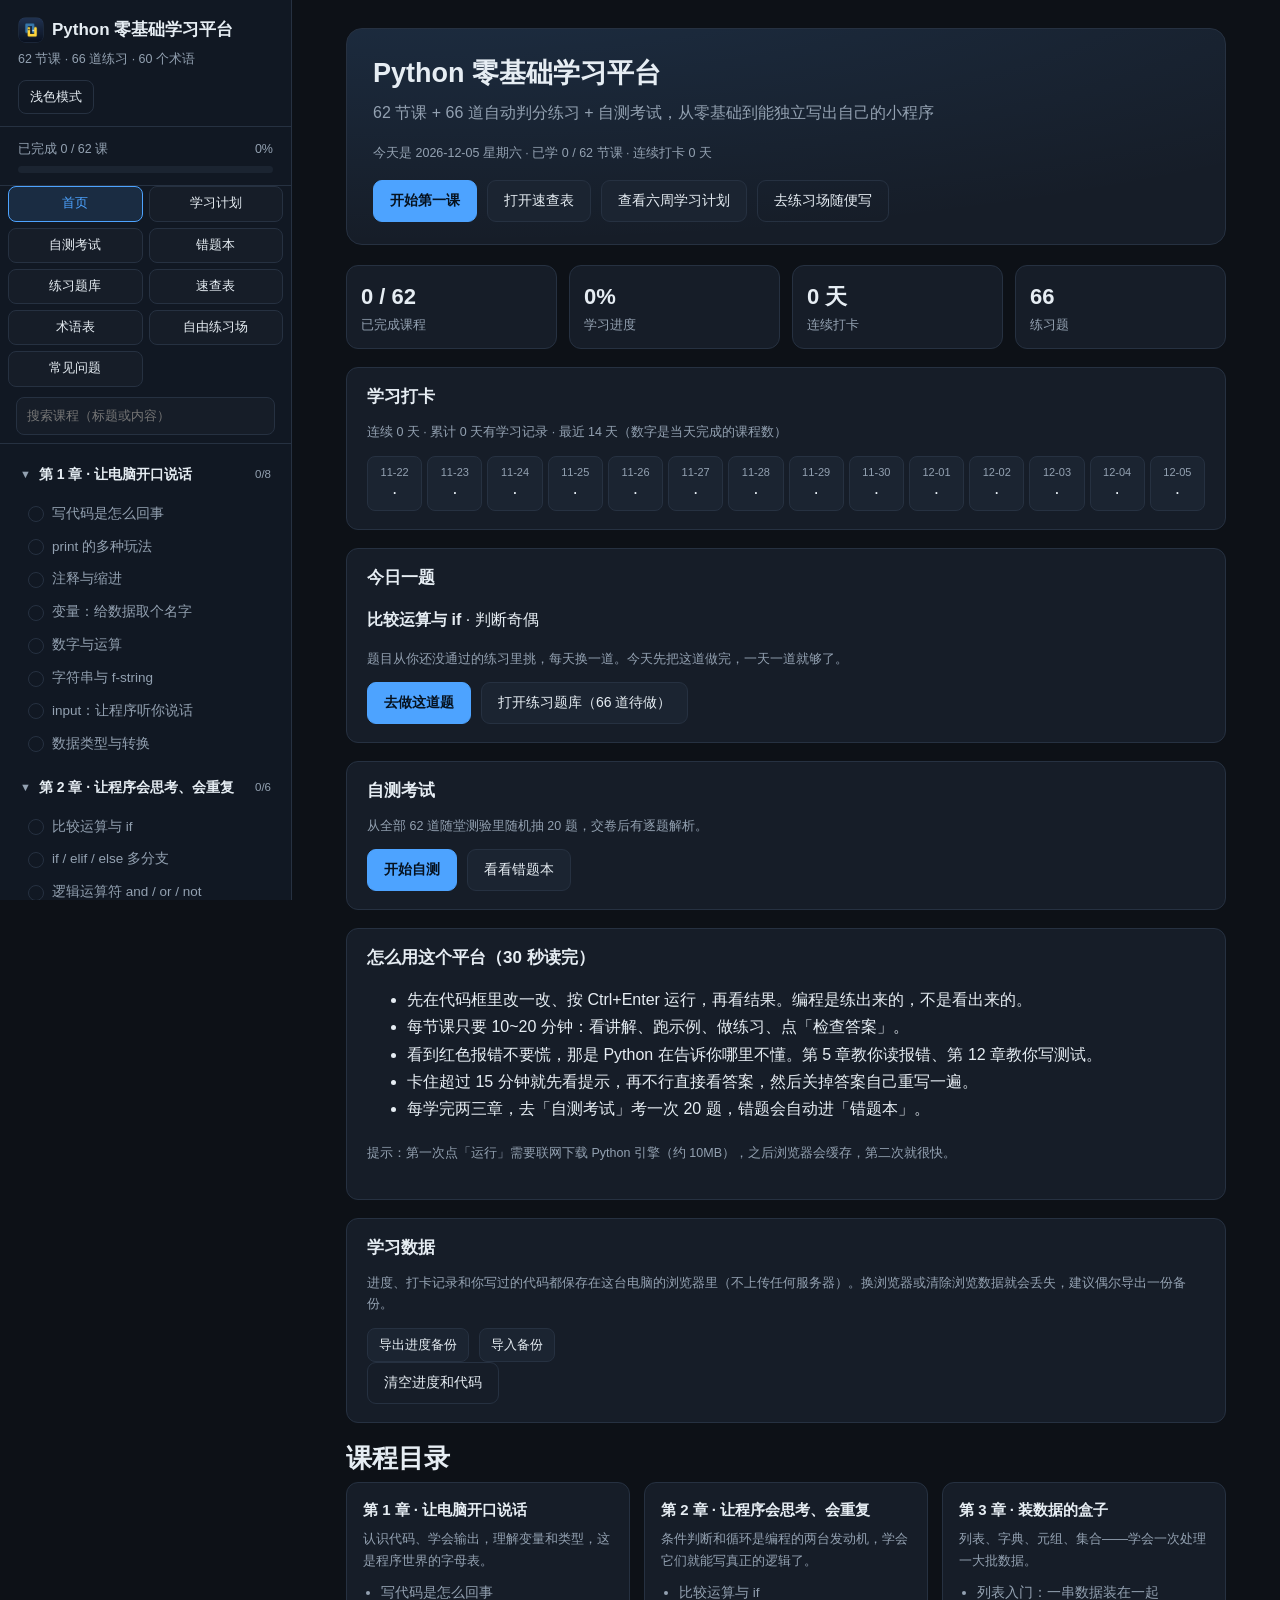
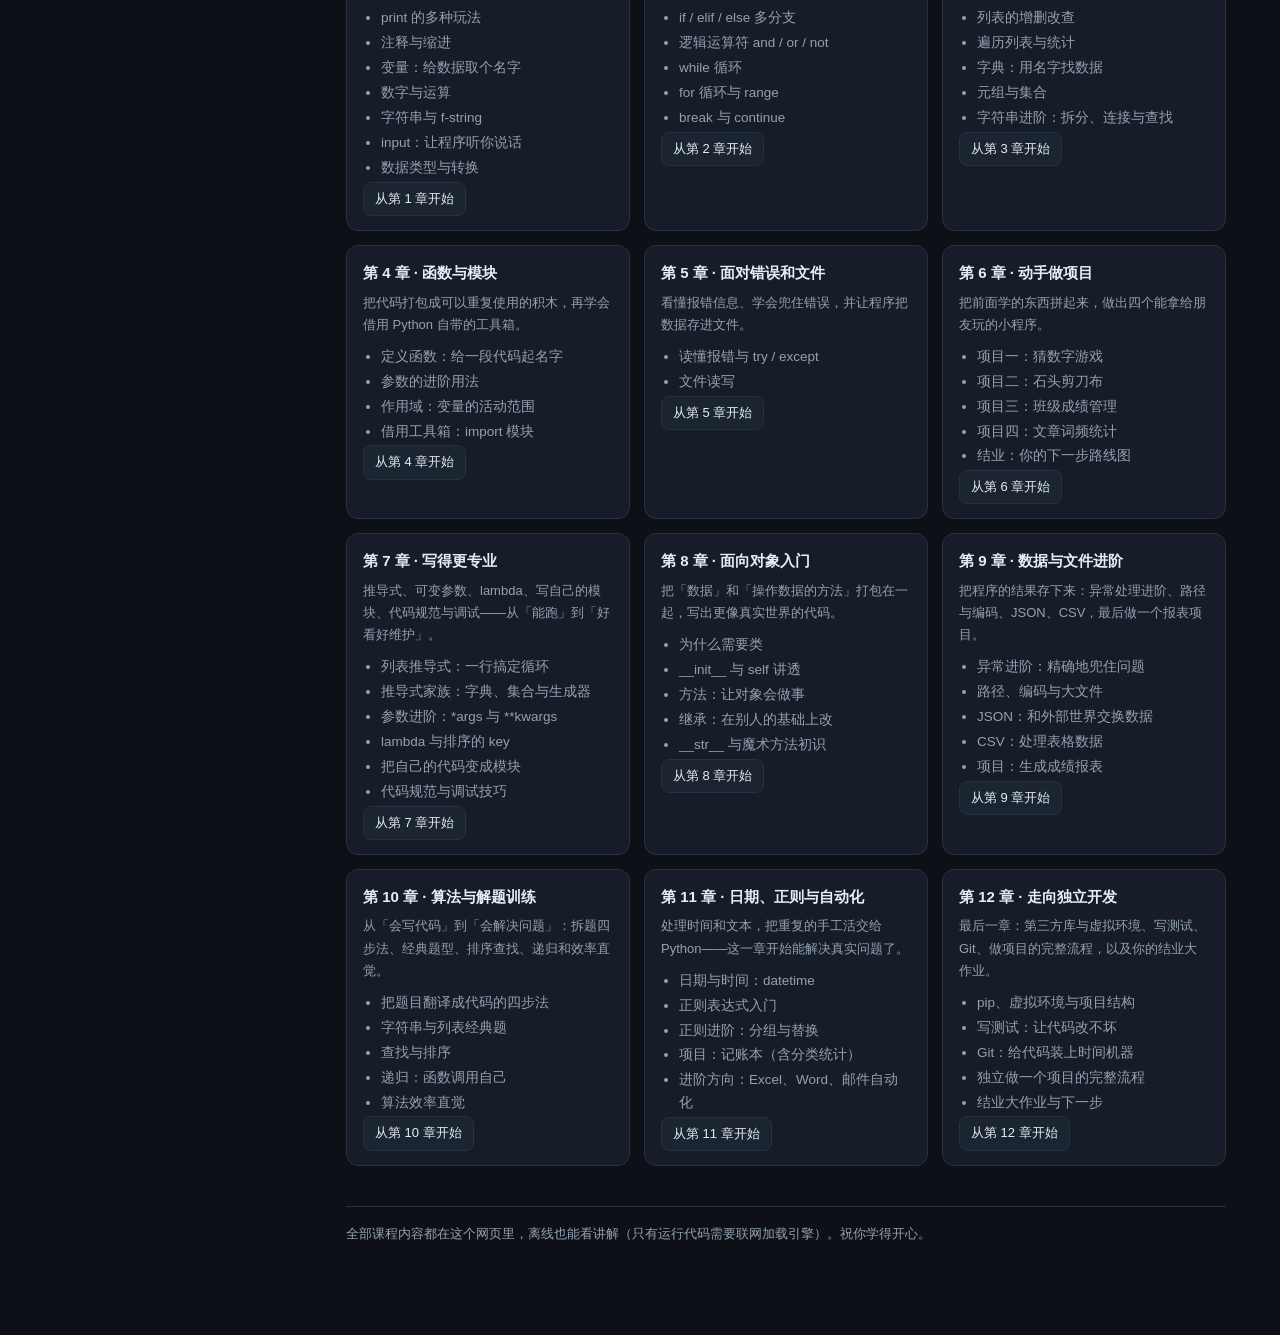
==== platform/python-learning-platform.html @ 4814b4cf "Initial Py启航 PyPath learning site" ====
<!DOCTYPE html>
<html lang="zh-CN" data-theme="dark">
<head>
<meta charset="utf-8">
<meta name="viewport" content="width=device-width, initial-scale=1">
<title>Python 零基础学习平台</title>
<meta name="description" content="从零开始学 Python：62 节课、66 道自动判分练习、自测考试与错题本，浏览器里就能边学边跑。">
<link rel="icon" type="image/png" href="[data-uri]">
<link rel="apple-touch-icon" href="[data-uri]">
<style>
:root {
    --bg: #0d1117;
    --bg-soft: #111823;
    --panel: #161d28;
    --panel-2: #1b2431;
    --text: #e6edf3;
    --muted: #93a1b1;
    --border: #263141;
    --accent: #4da3ff;
    --accent-soft: rgba(77, 163, 255, 0.14);
    --green: #3ddc97;
    --green-soft: rgba(61, 220, 151, 0.14);
    --red: #ff6b6b;
    --yellow: #f0c674;
    --code-bg: #0a0f16;
    --shadow: 0 8px 24px rgba(0, 0, 0, 0.35);
    --radius: 12px;
}

html[data-theme="light"] {
    --bg: #f4f6fa;
    --bg-soft: #ffffff;
    --panel: #ffffff;
    --panel-2: #f0f3f8;
    --text: #1b2330;
    --muted: #5b6878;
    --border: #dde3ec;
    --accent: #1f6feb;
    --accent-soft: rgba(31, 111, 235, 0.1);
    --green: #1a7f4b;
    --green-soft: rgba(26, 127, 75, 0.1);
    --red: #c92a2a;
    --yellow: #9a6700;
    --code-bg: #f6f8fa;
    --shadow: 0 6px 18px rgba(20, 30, 50, 0.08);
}

* {
    box-sizing: border-box;
}

html,
body {
    margin: 0;
    padding: 0;
}

body {
    background: var(--bg);
    color: var(--text);
    font-family: -apple-system, BlinkMacSystemFont, "Segoe UI", "Microsoft YaHei", "PingFang SC", sans-serif;
    font-size: 16px;
    line-height: 1.7;
    -webkit-font-smoothing: antialiased;
}

a {
    color: var(--accent);
    text-decoration: none;
}

a:hover {
    text-decoration: underline;
}

code {
    font-family: "Cascadia Code", Consolas, "Courier New", monospace;
    font-size: 0.92em;
    background: var(--panel-2);
    border: 1px solid var(--border);
    border-radius: 6px;
    padding: 1px 5px;
    white-space: nowrap;
}

pre.snippet {
    background: var(--code-bg);
    border: 1px solid var(--border);
    border-radius: var(--radius);
    padding: 14px 16px;
    overflow-x: auto;
    line-height: 1.65;
}

pre.snippet code {
    background: none;
    border: none;
    padding: 0;
    white-space: pre;
    font-size: 14px;
}

.app {
    display: flex;
    min-height: 100vh;
}

/* ---------- 侧边栏 ---------- */
.sidebar {
    width: 292px;
    flex: 0 0 292px;
    background: var(--bg-soft);
    border-right: 1px solid var(--border);
    height: 100vh;
    position: sticky;
    top: 0;
    display: flex;
    flex-direction: column;
}

.brand {
    padding: 16px 18px 12px;
    border-bottom: 1px solid var(--border);
}

.brand-title {
    font-size: 17px;
    font-weight: 700;
    display: flex;
    align-items: center;
    gap: 8px;
}

.brand-title .logo {
    width: 26px;
    height: 26px;
    border-radius: 8px;
    background: linear-gradient(135deg, var(--accent), var(--green));
    display: inline-flex;
    align-items: center;
    justify-content: center;
    font-size: 15px;
    color: #06121f;
    font-weight: 800;
}

.brand-title .logo-img {
    width: 26px;
    height: 26px;
    border-radius: 8px;
    display: block;
    flex: 0 0 26px;
}

.brand-sub {
    color: var(--muted);
    font-size: 12.5px;
    margin-top: 4px;
}

.side-progress {
    padding: 12px 18px;
    border-bottom: 1px solid var(--border);
}

.progress-line {
    display: flex;
    justify-content: space-between;
    font-size: 12.5px;
    color: var(--muted);
    margin-bottom: 6px;
}

.bar {
    height: 7px;
    border-radius: 99px;
    background: var(--panel-2);
    overflow: hidden;
}

.bar > i {
    display: block;
    height: 100%;
    background: linear-gradient(90deg, var(--accent), var(--green));
    width: 0;
    transition: width 0.3s ease;
}

.side-nav {
    padding: 10px 10px 24px;
    overflow-y: auto;
    flex: 1;
}

.side-tabs {
    display: grid;
    grid-template-columns: 1fr 1fr;
    gap: 6px;
    padding: 0 8px 10px;
}

.side-tab {
    text-align: center;
    font-size: 12.5px;
    padding: 6px 8px;
    border-radius: 8px;
    border: 1px solid var(--border);
    background: var(--panel);
    color: var(--text);
    cursor: pointer;
    white-space: nowrap;
}

.side-tab.active {
    background: var(--accent-soft);
    border-color: var(--accent);
    color: var(--accent);
}

.side-search-wrap {
    padding: 0 16px 8px;
    border-bottom: 1px solid var(--border);
}

.side-search {
    width: 100%;
    padding: 7px 10px;
    border-radius: 8px;
    border: 1px solid var(--border);
    background: var(--panel);
    color: var(--text);
    font: inherit;
    font-size: 13px;
}

.side-search:focus {
    outline: 2px solid var(--accent-soft);
    border-color: var(--accent);
}

.side-result-info {
    font-size: 12.5px;
    color: var(--muted);
    padding: 8px 10px;
}

/* ---------- 打卡日历 ---------- */
.calendar {
    display: grid;
    grid-template-columns: repeat(14, 1fr);
    gap: 5px;
    margin-top: 6px;
}

.cal-cell {
    display: flex;
    flex-direction: column;
    align-items: center;
    gap: 2px;
    padding: 6px 2px;
    border-radius: 8px;
    background: var(--panel-2);
    border: 1px solid var(--border);
    font-size: 11px;
    color: var(--muted);
}

.cal-cell b {
    font-size: 12px;
    color: var(--text);
}

.cal-cell.on {
    background: var(--accent-soft);
    border-color: var(--accent);
    color: var(--accent);
}

.cal-cell.hot {
    background: var(--green-soft);
    border-color: var(--green);
    color: var(--green);
}

.task-row {
    display: flex;
    align-items: center;
    gap: 10px;
    justify-content: space-between;
    padding: 8px 12px;
    border: 1px solid var(--border);
    border-radius: 9px;
    background: var(--panel);
    margin-bottom: 6px;
    font-size: 14px;
}

.quiz-option.selected {
    border-color: var(--accent);
    background: var(--accent-soft);
    color: var(--accent);
}

.card.current-week {
    border-color: var(--accent);
    box-shadow: 0 0 0 1px var(--accent-soft);
}

@media (max-width: 700px) {
    .calendar {
        grid-template-columns: repeat(7, 1fr);
    }
}

@media print {
    .sidebar,
    .topbar,
    .drawer-mask,
    .editor-head,
    .stdin-row,
    .console,
    .hero-actions,
    .lesson-nav,
    .toast,
    .result,
    .answer-box,
    .side-search-wrap {
        display: none !important;
    }

    .content {
        max-width: none;
        padding: 0;
    }

    .editor-block,
    .card {
        border-color: #ccc;
        box-shadow: none;
    }

    .code-area textarea {
        position: static;
        height: auto;
        color: #000;
        -webkit-text-fill-color: #000;
    }

    .editor-wrap {
        height: auto !important;
    }
}

.chapter {
    margin-bottom: 6px;
}

.chapter-head {
    display: flex;
    align-items: center;
    gap: 8px;
    padding: 9px 10px;
    border-radius: 8px;
    cursor: pointer;
    font-weight: 600;
    font-size: 14px;
    color: var(--text);
}

.chapter-head:hover {
    background: var(--panel);
}

.chapter-head .caret {
    color: var(--muted);
    font-size: 11px;
    transition: transform 0.2s ease;
}

.chapter.collapsed .caret {
    transform: rotate(-90deg);
}

.chapter.collapsed .lesson-list {
    display: none;
}

.chapter-head .count {
    margin-left: auto;
    font-size: 11.5px;
    color: var(--muted);
    font-weight: 400;
}

.lesson-list {
    list-style: none;
    margin: 2px 0 6px;
    padding: 0 0 0 8px;
}

.lesson-link {
    display: flex;
    align-items: center;
    gap: 8px;
    padding: 7px 10px;
    border-radius: 8px;
    font-size: 13.5px;
    color: var(--muted);
    cursor: pointer;
    line-height: 1.4;
}

.lesson-link:hover {
    background: var(--panel);
    color: var(--text);
}

.lesson-link.active {
    background: var(--accent-soft);
    color: var(--accent);
    font-weight: 600;
}

.lesson-link .tick {
    width: 16px;
    height: 16px;
    flex: 0 0 16px;
    border-radius: 50%;
    border: 1px solid var(--border);
    display: inline-flex;
    align-items: center;
    justify-content: center;
    font-size: 10px;
    color: transparent;
}

.lesson-link.done .tick {
    background: var(--green);
    border-color: var(--green);
    color: #06121f;
}

/* ---------- 主区域 ---------- */
.main {
    flex: 1;
    min-width: 0;
}

.topbar {
    display: none;
    align-items: center;
    gap: 10px;
    padding: 10px 14px;
    border-bottom: 1px solid var(--border);
    background: var(--bg-soft);
    position: sticky;
    top: 0;
    z-index: 30;
}

.content {
    max-width: 940px;
    margin: 0 auto;
    padding: 28px 30px 90px;
}

h1,
h2,
h3 {
    line-height: 1.35;
}

.page-title {
    font-size: 26px;
    margin: 0 0 6px;
}

.crumbs {
    font-size: 13px;
    color: var(--muted);
    margin-bottom: 12px;
}

.meta-row {
    display: flex;
    gap: 10px;
    flex-wrap: wrap;
    margin: 10px 0 4px;
}

.pill {
    font-size: 12px;
    padding: 2px 10px;
    border-radius: 99px;
    border: 1px solid var(--border);
    color: var(--muted);
}

.pill.accent {
    color: var(--accent);
    border-color: var(--accent);
    background: var(--accent-soft);
}

.card {
    background: var(--panel);
    border: 1px solid var(--border);
    border-radius: var(--radius);
    padding: 18px 20px;
    margin: 18px 0;
}

.card h3 {
    margin: 0 0 10px;
    font-size: 17px;
}

.card .goal {
    margin: 0;
    color: var(--text);
}

.card .goal b {
    color: var(--accent);
}

.hero {
    background: radial-gradient(1200px 300px at 10% -40%, var(--accent-soft), transparent),
        var(--panel);
    border: 1px solid var(--border);
    border-radius: 16px;
    padding: 26px 26px 22px;
    margin-bottom: 20px;
}

.hero h1 {
    margin: 0 0 8px;
    font-size: 27px;
}

.hero p {
    color: var(--muted);
    margin: 0 0 16px;
}

.hero-actions {
    display: flex;
    gap: 10px;
    flex-wrap: wrap;
}

.btn {
    font: inherit;
    font-size: 14px;
    padding: 8px 16px;
    border-radius: 9px;
    border: 1px solid var(--border);
    background: var(--panel-2);
    color: var(--text);
    cursor: pointer;
    transition: transform 0.06s ease, background 0.15s ease;
}

.btn:hover {
    background: var(--border);
}

.btn:active {
    transform: translateY(1px);
}

.btn:disabled {
    opacity: 0.55;
    cursor: not-allowed;
}

.btn.primary {
    background: var(--accent);
    border-color: var(--accent);
    color: #06121f;
    font-weight: 600;
}

.btn.primary:hover {
    filter: brightness(1.08);
}

.btn.green {
    background: var(--green);
    border-color: var(--green);
    color: #06121f;
    font-weight: 600;
}

.btn.ghost {
    background: transparent;
}

.btn.small {
    font-size: 13px;
    padding: 5px 11px;
    border-radius: 8px;
}

.stats {
    display: flex;
    gap: 12px;
    flex-wrap: wrap;
    margin: 16px 0;
}

.stat {
    flex: 1 1 150px;
    background: var(--panel);
    border: 1px solid var(--border);
    border-radius: var(--radius);
    padding: 12px 14px;
}

.stat .num {
    font-size: 22px;
    font-weight: 700;
    font-variant-numeric: tabular-nums;
}

.stat .label {
    font-size: 12.5px;
    color: var(--muted);
}

.grid-chapters {
    display: grid;
    grid-template-columns: repeat(auto-fill, minmax(260px, 1fr));
    gap: 14px;
}

.chapter-card {
    background: var(--panel);
    border: 1px solid var(--border);
    border-radius: var(--radius);
    padding: 14px 16px;
}

.chapter-card h4 {
    margin: 0 0 6px;
    font-size: 15px;
}

.chapter-card p {
    margin: 0 0 10px;
    font-size: 13px;
    color: var(--muted);
}

.chapter-card ul {
    margin: 0;
    padding-left: 18px;
    font-size: 13.5px;
    color: var(--muted);
}

.chapter-card li {
    margin: 2px 0;
    cursor: pointer;
}

.chapter-card li:hover {
    color: var(--accent);
}

.theory h2,
.theory h3 {
    font-size: 18px;
    margin: 26px 0 8px;
}

.theory p {
    margin: 10px 0;
}

.theory ul,
.theory ol {
    margin: 10px 0;
    padding-left: 22px;
}

.theory li {
    margin: 4px 0;
}

.theory table,
.ref-table {
    width: 100%;
    border-collapse: collapse;
    margin: 12px 0;
    font-size: 14px;
}

.theory th,
.theory td,
.ref-table th,
.ref-table td {
    border-bottom: 1px solid var(--border);
    padding: 7px 10px;
    text-align: left;
    vertical-align: top;
}

.theory th,
.ref-table th {
    color: var(--muted);
    font-weight: 600;
    font-size: 13px;
}

.theory tr:last-child td {
    border-bottom: none;
}

.callout {
    border-left: 3px solid var(--accent);
    background: var(--accent-soft);
    padding: 10px 14px;
    border-radius: 0 8px 8px 0;
    margin: 14px 0;
    font-size: 14.5px;
}

.callout.warn {
    border-color: var(--yellow);
    background: rgba(240, 198, 116, 0.12);
}

.callout p {
    margin: 0;
}

/* ---------- 代码编辑器 ---------- */
.editor-block {
    border: 1px solid var(--border);
    border-radius: var(--radius);
    background: var(--code-bg);
    margin: 14px 0;
    overflow: hidden;
}

.editor-head {
    display: flex;
    align-items: center;
    gap: 10px;
    padding: 8px 12px;
    background: var(--panel-2);
    border-bottom: 1px solid var(--border);
    flex-wrap: wrap;
}

.editor-head .title {
    font-size: 13px;
    color: var(--muted);
    margin-right: auto;
}

.editor-wrap {
    display: flex;
    font-family: "Cascadia Code", Consolas, "Courier New", monospace;
    font-size: 14px;
    line-height: 22.4px;
    position: relative;
}

.gutter {
    flex: 0 0 42px;
    padding: 12px 8px 12px 0;
    text-align: right;
    color: var(--muted);
    opacity: 0.55;
    user-select: none;
    background: var(--code-bg);
    border-right: 1px solid var(--border);
    font-size: 13px;
    white-space: pre;
    overflow: hidden;
}

.code-area {
    position: relative;
    flex: 1;
    min-width: 0;
    height: 100%;
}

.code-area pre.hl {
    margin: 0;
    padding: 12px 14px;
    height: 100%;
    overflow: auto;
    pointer-events: none;
    white-space: pre;
    tab-size: 4;
    color: var(--text);
}

.code-area textarea {
    position: absolute;
    inset: 0;
    width: 100%;
    height: 100%;
    margin: 0;
    padding: 12px 14px;
    border: 0;
    outline: none;
    resize: none;
    background: transparent;
    color: transparent;
    caret-color: var(--accent);
    font: inherit;
    white-space: pre;
    overflow: auto;
    tab-size: 4;
}

.code-area textarea::selection {
    background: rgba(77, 163, 255, 0.35);
}

.tok-key {
    color: #ff7b72;
}

.tok-str {
    color: #a5d6ff;
}

.tok-com {
    color: #8b949e;
    font-style: italic;
}

.tok-num {
    color: #79c0ff;
}

.tok-fn {
    color: #d2a8ff;
}

html[data-theme="light"] .tok-key {
    color: #cf222e;
}

html[data-theme="light"] .tok-str {
    color: #0a3069;
}

html[data-theme="light"] .tok-com {
    color: #6e7781;
}

html[data-theme="light"] .tok-num {
    color: #0550ae;
}

html[data-theme="light"] .tok-fn {
    color: #8250df;
}

.stdin-row {
    display: flex;
    gap: 10px;
    align-items: flex-start;
    padding: 10px 12px;
    border-top: 1px solid var(--border);
    background: var(--panel);
    flex-wrap: wrap;
}

.stdin-row label {
    font-size: 12.5px;
    color: var(--muted);
    padding-top: 5px;
    flex: 0 0 auto;
}

.stdin-label {
    display: flex;
    align-items: center;
    gap: 6px;
    flex-wrap: wrap;
}

.input-badge {
    font-size: 11.5px;
    line-height: 1.5;
    padding: 1px 8px;
    border-radius: 99px;
    border: 1px solid currentColor;
}

.input-badge.muted {
    color: var(--muted);
    opacity: 0.75;
}

.input-badge.ok {
    color: var(--green);
    background: var(--green-soft);
}

.input-badge.warn {
    color: var(--yellow);
}

.input-badge.bad {
    color: var(--red);
}

.stdin-row textarea {
    flex: 1 1 220px;
    min-height: 42px;
    background: var(--code-bg);
    color: var(--text);
    border: 1px solid var(--border);
    border-radius: 8px;
    padding: 6px 10px;
    font-family: inherit;
    font-size: 13.5px;
    resize: vertical;
}

.stdin-row textarea:focus {
    outline: 2px solid var(--accent-soft);
    border-color: var(--accent);
}

.input-hint {
    flex: 1 1 100%;
    font-size: 12.5px;
    line-height: 1.6;
    color: var(--muted);
}

.input-hint.warn {
    color: var(--yellow);
}

.input-hint.bad {
    color: var(--red);
}

.console {
    border-top: 1px solid var(--border);
    background: var(--code-bg);
}

.console-head {
    display: flex;
    align-items: center;
    gap: 8px;
    padding: 6px 12px;
    font-size: 12px;
    color: var(--muted);
    background: var(--panel-2);
    border-bottom: 1px solid var(--border);
}

.console-body {
    padding: 10px 14px;
    font-family: "Cascadia Code", Consolas, "Courier New", monospace;
    font-size: 13.5px;
    white-space: pre-wrap;
    word-break: break-word;
    max-height: 320px;
    overflow: auto;
    min-height: 48px;
    margin: 0;
}

.console-body.err {
    color: var(--red);
}

.console-body.ok {
    color: var(--green);
}

.console-body .hint {
    color: var(--muted);
    font-family: inherit;
}

.status {
    font-size: 12.5px;
    color: var(--muted);
}

.status.ok {
    color: var(--green);
}

.status.err {
    color: var(--red);
}

.status.busy {
    color: var(--accent);
}

.result {
    margin: 10px 0 0;
    padding: 10px 14px;
    border-radius: 10px;
    font-size: 14px;
    border: 1px solid var(--border);
    background: var(--panel);
}

.result.ok {
    border-color: var(--green);
    background: var(--green-soft);
}

.result.bad {
    border-color: var(--red);
    background: rgba(255, 107, 107, 0.12);
}

.result .detail {
    margin-top: 6px;
    font-size: 13px;
    color: var(--muted);
    white-space: pre-wrap;
    font-family: "Cascadia Code", Consolas, monospace;
}

.answer-box {
    margin-top: 10px;
    border: 1px dashed var(--border);
    border-radius: 10px;
    padding: 10px 12px;
    background: var(--panel);
}

.answer-box .label {
    font-size: 12.5px;
    color: var(--muted);
    margin-bottom: 6px;
}

ol.steps {
    margin: 0;
    padding-left: 22px;
    font-size: 14.5px;
}

ol.steps li {
    margin: 5px 0;
}

.quiz-options {
    display: flex;
    flex-direction: column;
    gap: 8px;
    margin-top: 10px;
}

.quiz-option {
    text-align: left;
    padding: 9px 13px;
    border-radius: 9px;
    border: 1px solid var(--border);
    background: var(--panel-2);
    color: var(--text);
    cursor: pointer;
    font: inherit;
    font-size: 14px;
}

.quiz-option:hover {
    border-color: var(--accent);
}

.quiz-option.right {
    border-color: var(--green);
    background: var(--green-soft);
}

.quiz-option.wrong {
    border-color: var(--red);
    background: rgba(255, 107, 107, 0.12);
}

.lesson-nav {
    display: flex;
    justify-content: space-between;
    gap: 10px;
    margin-top: 34px;
    padding-top: 18px;
    border-top: 1px solid var(--border);
    flex-wrap: wrap;
}

.search {
    width: 100%;
    padding: 10px 14px;
    border-radius: 10px;
    border: 1px solid var(--border);
    background: var(--panel);
    color: var(--text);
    font: inherit;
    font-size: 15px;
    margin: 14px 0 18px;
}

.search:focus {
    outline: 2px solid var(--accent-soft);
    border-color: var(--accent);
}

.ref-group {
    margin-bottom: 22px;
}

.ref-group h3 {
    font-size: 16px;
    margin: 0 0 8px;
    color: var(--accent);
}

.presets {
    display: flex;
    gap: 8px;
    flex-wrap: wrap;
    margin-bottom: 12px;
}

details.faq {
    border: 1px solid var(--border);
    border-radius: 10px;
    padding: 10px 14px;
    background: var(--panel);
    margin-bottom: 10px;
}

details.faq summary {
    cursor: pointer;
    font-weight: 600;
    font-size: 15px;
}

details.faq p {
    color: var(--muted);
    font-size: 14.5px;
    margin: 8px 0 2px;
}

.footer-note {
    margin-top: 40px;
    padding-top: 16px;
    border-top: 1px solid var(--border);
    color: var(--muted);
    font-size: 13px;
}

.toast {
    position: fixed;
    right: 20px;
    bottom: 22px;
    background: var(--panel-2);
    border: 1px solid var(--accent);
    color: var(--text);
    padding: 10px 16px;
    border-radius: 10px;
    box-shadow: var(--shadow);
    font-size: 14px;
    z-index: 60;
    opacity: 0;
    transform: translateY(10px);
    transition: all 0.25s ease;
    pointer-events: none;
}

.toast.show {
    opacity: 1;
    transform: translateY(0);
}

.drawer-mask {
    display: none;
    position: fixed;
    inset: 0;
    background: rgba(0, 0, 0, 0.55);
    z-index: 40;
}

@media (max-width: 900px) {
    .topbar {
        display: flex;
    }

    .sidebar {
        position: fixed;
        left: 0;
        top: 0;
        z-index: 50;
        transform: translateX(-100%);
        transition: transform 0.25s ease;
        box-shadow: var(--shadow);
    }

    .sidebar.open {
        transform: translateX(0);
    }

    .drawer-mask.show {
        display: block;
    }

    .content {
        padding: 20px 16px 80px;
    }

    .page-title {
        font-size: 22px;
    }
}

</style>
</head>
<body>
<div class="app">
  <aside class="sidebar" id="sidebar">
    <div class="brand">
      <div class="brand-title"><img class="logo-img" src="[data-uri]" alt=""><span>Python 零基础学习平台</span></div>
      <div class="brand-sub">62 节课 · 66 道练习 · 60 个术语</div>
      <div style="margin-top:10px"><button class="btn small ghost" id="theme-btn" type="button">浅色模式</button></div>
    </div>
    <div class="side-progress">
      <div class="progress-line"><span id="pg-text">已完成 0 / 0 课</span><span id="pg-percent">0%</span></div>
      <div class="bar"><i id="pg-bar"></i></div>
    </div>
    <div class="side-tabs" id="side-tabs"></div>
    <div class="side-search-wrap">
      <input class="side-search" id="side-search" type="search" placeholder="搜索课程（标题或内容）" aria-label="搜索课程">
    </div>
    <nav class="side-nav" id="side-nav"></nav>
  </aside>
  <div class="drawer-mask" id="drawer-mask"></div>
  <div class="main">
    <div class="topbar">
      <button class="btn small" id="menu-btn" type="button">目录</button>
      <span class="brand-title">Python 学习平台</span>
    </div>
    <main class="content" id="content"></main>
  </div>
</div>
<div class="toast" id="toast"></div>
<script type="application/json" id="curriculum-data">{"meta":{"title":"Python 零基础学习平台","subtitle":"62 节课 + 66 道自动判分练习 + 自测考试，从零基础到能独立写出自己的小程序","tips":["先在代码框里改一改、按 Ctrl+Enter 运行，再看结果。编程是练出来的，不是看出来的。","每节课只要 10~20 分钟：看讲解、跑示例、做练习、点「检查答案」。","看到红色报错不要慌，那是 Python 在告诉你哪里不懂。第 5 章教你读报错、第 12 章教你写测试。","卡住超过 15 分钟就先看提示，再不行直接看答案，然后关掉答案自己重写一遍。","每学完两三章，去「自测考试」考一次 20 题，错题会自动进「错题本」。"]},"chapters":[{"id":"c1","title":"第 1 章 · 让电脑开口说话","summary":"认识代码、学会输出，理解变量和类型，这是程序世界的字母表。","lessons":[{"id":"c1l1","title":"写代码是怎么回事","chapter_title":"第 1 章 · 让电脑开口说话","chapter_id":"c1","minutes":10,"level":"入门","goal":"搞懂代码是什么，并亲手让电脑打印一句话。","theory":"\u003ch3>程序就是给电脑的指令清单\u003c/h3>\n\u003cp>我们用中文说「去倒杯水」，电脑看不懂。要让电脑做事，就得用它认识的写法写出每一步：\u003c/p>\n\u003cpre class=\"snippet\">\u003ccode>print(\"你好\")\u003c/code>\u003c/pre>\n\u003cp>这一行叫一条\u003cstrong>语句\u003c/strong>。\u003ccode>print\u003c/code> 的意思是打印出来，括号里引号包住的内容就是你要它说的话。\u003c/p>\n\u003ch3>三条新手规则\u003c/h3>\n\u003cul>\u003cli>代码从上往下、一行一行执行。\u003c/li>\u003cli>括号和引号都要\u003cstrong>成对\u003c/strong>出现，而且必须是英文半角符号，中文的 \u003ccode>（ ）\u003c/code> 会报错。\u003c/li>\u003cli>行首的空格（缩进）在 Python 里不是排版，是语法。刚开始先记住：不要随便加空格。\u003c/li>\u003c/ul>\n\u003ch3>怎么在这个平台练习\u003c/h3>\n\u003cul>\u003cli>每个代码框都能直接编辑，按 \u003ccode>Ctrl + Enter\u003c/code> 或点「运行」看结果。\u003c/li>\u003cli>需要 \u003ccode>input()\u003c/code> 输入的程序，把要输入的内容填在代码框上方的「输入」框里，一行一个。\u003c/li>\u003cli>做完练习点「检查答案」，会立刻告诉你是对是错。\u003c/li>\u003c/ul>\n\u003cdiv class=\"callout warn\">\u003cp>注意：第一次打开页面需要联网下载 Python 引擎（约 10MB），稍等几秒，之后浏览器会缓存它。\u003c/p>\u003c/div>","example":{"title":"你的第一个程序","code":"print(\"Hello, Python!\")\nprint(\"我可以让电脑替我说话了\")\nprint(1 + 1)","stdin":[],"explain":"第三行没有引号，所以 Python 不把它当文字，而是真的去算 1 加 1。","runnable":true,"notes":["第一行 print(\"Hello, Python!\")：括号里的英文引号表示「这是一段文字」，屏幕会原样输出 Hello, Python!","第二行还是一条 print，只是把文字换成了中文——中文当然也可以写在引号里。","第三行 print(1 + 1) 没有引号：没有引号，Python 就把它当算式算出来，输出 2 而不是 1 + 1。","三行代码从上往下依次执行，所以输出也是三行。","记住这条：有引号 = 文字，没引号 = 算式（代码）。这是这一课最重要的一句话。"]},"exercises":[{"title":"练习：让电脑说出你的目标","task":"\u003cp>让程序输出一行字：\u003ccode>我要学会 Python\u003c/code>\u003c/p>\n\u003cp>把代码框里的文字改掉就可以。\u003c/p>","starter":"# 把引号里的内容改成：我要学会 Python\nprint(\"我要学习\")","stdin":[],"check":{"type":"output","expect":"我要学会 Python"},"hint":"只需要改引号里面的文字，print、括号、引号都保留。","walkthrough":["读题：屏幕上要出现一行字「我要学会 Python」。","决定用哪个函数：要显示文字，就用 print。","括号里的文字必须用英文引号包起来，所以这一行的形状是 print(\"...\")。","把原来那行里的「我要学习」替换成「我要学会 Python」，print、括号、引号都别动。","按 Ctrl+Enter 运行，输出面板出现那一行字就算对了；再点「检查答案」确认。"],"solution":"print(\"我要学会 Python\")"}],"quiz":{"q":"下面哪一行写法是正确的？","options":["print(\"你好\")","print（你好）","print\"你好\"","Print('你好')"],"answer":0,"explain":"要用英文括号和英文引号，函数名必须是小写的 print。"},"localOnly":false},{"id":"c1l2","title":"print 的多种玩法","chapter_title":"第 1 章 · 让电脑开口说话","chapter_id":"c1","minutes":12,"level":"入门","goal":"学会一次输出多个内容，控制分隔符号和换行。","theory":"\u003ch3>一次输出多个内容\u003c/h3>\n\u003cpre class=\"snippet\">\u003ccode>print(\"姓名\", \"小明\", \"年龄\", 18)\u003c/code>\u003c/pre>\n\u003cp>用逗号分隔，Python 会自动在它们之间补一个\u003cstrong>空格\u003c/strong>。\u003c/p>\n\u003ch3>sep 和 end：控制细节\u003c/h3>\n\u003cpre class=\"snippet\">\u003ccode>print(\"2026\", \"01\", \"01\", sep=\"-\")   # 2026-01-01\nprint(\"正在加载\", end=\"...\")\nprint(\"完成\")\u003c/code>\u003c/pre>\n\u003cul>\u003cli>\u003ccode>sep=\"-\"\u003c/code>：把逗号之间的空格换成短横线。\u003c/li>\u003cli>\u003ccode>end=\"...\"\u003c/code>：把结尾默认的换行换成别的字符，所以下一句会接在同一行。\u003c/li>\u003c/ul>\n\u003ctable>\u003cthead>\u003ctr>\u003cth>写法\u003c/th>\u003cth>输出\u003c/th>\u003c/tr>\u003c/thead>\u003ctbody>\u003ctr>\u003ctd>\u003ccode>print(\"a\", \"b\")\u003c/code>\u003c/td>\u003ctd>a b\u003c/td>\u003c/tr>\u003ctr>\u003ctd>\u003ccode>print(\"a\", \"b\", sep=\"\")\u003c/code>\u003c/td>\u003ctd>ab\u003c/td>\u003c/tr>\u003ctr>\u003ctd>\u003ccode>print(\"a\", end=\"!\")\u003c/code>\u003c/td>\u003ctd>a!\u003c/td>\u003c/tr>\u003c/tbody>\u003c/table>\n\u003ch3>引号可以嵌套，但不能打架\u003c/h3>\n\u003cpre class=\"snippet\">\u003ccode>print(\"他说：'你好'\")    # 外面双引号，里面单引号，没问题\u003c/code>\u003c/pre>\n\u003cdiv class=\"callout\">\u003cp>提示：想省心就统一用双引号写字符串，需要引号时里面用单引号。\u003c/p>\u003c/div>","example":{"title":"做一个简单的成绩单","code":"print(\"== 期末成绩单 ==\")\nprint(\"语文\", 92)\nprint(\"数学\", 88)\nprint(\"单号\", \"2026\", \"A\", \"001\", sep=\"-\")\nprint(\"总分\", 92 + 88, \"分\")","stdin":[],"explain":"最后一行同时用了 sep 和 end，两个参数都在引号里写。","runnable":true,"notes":["第一行 print(\"== 期末成绩单 ==\")：输出一行标题，等号只是普通文字，用来做装饰。","print(\"语文\", 92)：一个文字、一个数字，用逗号隔开，输出时中间自动补一个空格 → 语文 92。","print(\"单号\", \"2026\", \"A\", \"001\", sep=\"-\")：sep=\"-\" 把逗号之间的空格换成短横线 → 单号-2026-A-001。","最后一行里的 92 + 88 没有引号，所以会先算成 180 再输出 → 总分 180 分。","逗号适合快速拼一句话；想像写句子一样插入变量，用第 6 课的 f-string 更顺手。"]},"exercises":[{"title":"练习：三行自我介绍","task":"\u003cp>用三行 \u003ccode>print\u003c/code> 输出下面三行，内容要完全一致：\u003c/p>\n\u003cpre class=\"snippet\">\u003ccode>我叫 小明\n我在学 Python\n第一天\u003c/code>\u003c/pre>","starter":"# 第一行：用逗号让「我叫」和名字之间自动出现空格\n\n# 第二行\n\n# 第三行","stdin":[],"check":{"type":"output","expect":"我叫 小明\n我在学 Python\n第一天"},"hint":"第二行直接 print(\"我在学 Python\") 就行，第三行别多输出空格。","walkthrough":["题目要三行，所以要写三条 print，每条单独占一行。","第一行用逗号让空格自动出现：print(\"我叫\", \"小明\")。","第二行整句都在引号里：print(\"我在学 Python\")。","第三行 print(\"第一天\")，引号里不要多打空格。","运行看看输出是不是正好三行，然后点「检查答案」。"],"solution":"print(\"我叫\", \"小明\")\nprint(\"我在学 Python\")\nprint(\"第一天\")"}],"quiz":{"q":"print(\"A\", \"B\", sep=\"+\") 的输出是什么？","options":["A B","A+B","A\"+\"B","报错"],"answer":1,"explain":"sep 会把多个内容之间的分隔符换成加号。"},"localOnly":false},{"id":"c1l3","title":"注释与缩进","chapter_title":"第 1 章 · 让电脑开口说话","chapter_id":"c1","minutes":10,"level":"入门","goal":"学会给代码写备注，理解 Python 为什么对缩进这么严格。","theory":"\u003ch3>注释：写给人看的话\u003c/h3>\n\u003cp>\u003ccode>#\u003c/code> 后面的内容会被 Python 完全忽略，用来解释你的思路：\u003c/p>\n\u003cpre class=\"snippet\">\u003ccode># 计算圆的面积\nradius = 3            # 半径\narea = 3.14 * radius ** 2\nprint(area)           # 打印结果\u003c/code>\u003c/pre>\n\u003cp>注释的三个用处：说明\u003cstrong>为什么\u003c/strong>这么写、临时关掉某行代码来排查问题、记录你还没搞懂的地方。\u003c/p>\n\u003ch3>缩进：Python 的门牌号\u003c/h3>\n\u003cp>很多语言用花括号表示「这些代码属于一起」，Python 用缩进：\u003c/p>\n\u003cpre class=\"snippet\">\u003ccode>if 3 &gt; 2:\n    print(\"3 比 2 大\")\n    print(\"这两行都属于 if\")\nprint(\"这一行不属于 if，一定会执行\")\u003c/code>\u003c/pre>\n\u003cp>规则很简单：\u003cstrong>冒号后面要缩进\u003c/strong>，同一组的缩进必须一样多。业界标准是 4 个空格，不要用 Tab。\u003c/p>\n\u003cdiv class=\"callout warn\">\u003cp>注意：\u003ccode>IndentationError: expected an indented block\u003c/code> 意思是「这里该缩进却没缩进」；\u003ccode>unexpected indent\u003c/code> 意思是「这里不该缩进」。\u003c/p>\u003c/div>","example":{"title":"注释和缩进一起用","code":"# 这个小程序判断今天要不要带伞\nrain = True          # 假设今天下雨\n\nif rain:\n    print(\"出门记得带伞\")\n    print(\"顺便穿双防水的鞋\")\nprint(\"祝你今天愉快\")","stdin":[],"explain":"前两行 print 缩进了 4 个空格，属于 if；最后一行没有缩进，所以无论如何都会执行。","runnable":true,"notes":["以 # 开头的两处是注释：Python 完全忽略它们，那是写给人看的笔记。","rain = True 是赋值，把「真」这个值存进变量 rain；注意 True 的首字母要大写。","if rain: 末尾的冒号表示「下面缩进的代码属于这个条件」。","缩进 4 个空格的两行属于 if：只有 rain 是 True 的时候才会执行。","最后一行 print(\"祝你今天愉快\") 顶格写，不属于 if，所以不管条件真假都会执行。","动手试一下：把第一行的 True 改成 False 再运行，缩进的两行会消失，最后一行还在。"]},"exercises":[{"title":"练习：修好这段缩进","task":"\u003cp>下面这段代码运行会报错，请修好它，让它输出：\u003c/p>\n\u003cpre class=\"snippet\">\u003ccode>开始学习\n正在学缩进\n结束\u003c/code>\u003c/pre>","starter":"print(\"开始学习\")\nif True:\nprint(\"正在学缩进\")\nprint(\"结束\")","stdin":[],"check":{"type":"output","expect":"开始学习\n正在学缩进\n结束"},"hint":"if 冒号下面的那一行需要缩进 4 个空格。","walkthrough":["先运行一次，看到 IndentationError 就说明确实是缩进的问题。","找到 if True: 这一行：冒号下面的代码必须缩进，才算 if 的内容。","给 print(\"正在学缩进\") 这一行加 4 个空格（在编辑器里按 Tab 会自动补 4 个空格）。","另外两行保持顶格、不缩进。","再运行，输出三行就对了，然后点「检查答案」。"],"solution":"print(\"开始学习\")\nif True:\n    print(\"正在学缩进\")\nprint(\"结束\")"}],"quiz":{"q":"Python 里缩进的作用是什么？","options":["让代码好看","表示哪些代码属于同一组","没有作用，可有可无","加快运行速度"],"answer":1,"explain":"缩进是语法的一部分，它决定代码的层级关系。"},"localOnly":false},{"id":"c1l4","title":"变量：给数据取个名字","chapter_title":"第 1 章 · 让电脑开口说话","chapter_id":"c1","minutes":12,"level":"入门","goal":"会用变量保存数据、修改变量，掌握变量命名规则。","theory":"\u003ch3>变量就是一个贴了标签的盒子\u003c/h3>\n\u003cpre class=\"snippet\">\u003ccode>name = \"小明\"\nage = 18\u003c/code>\u003c/pre>\n\u003cp>这里的 \u003ccode>=\u003c/code> 不是数学里的相等，而是\u003cstrong>赋值\u003c/strong>：把右边的值放进左边的名字里。之后提到 \u003ccode>name\u003c/code>，Python 就会取出里面的内容。\u003c/p>\n\u003cpre class=\"snippet\">\u003ccode>print(name)\nname = \"小红\"      # 同一个名字可以装新值，旧值被覆盖\nprint(name)\u003c/code>\u003c/pre>\n\u003ch3>变量名怎么起\u003c/h3>\n\u003cul>\u003cli>只能用字母、数字、下划线组成，而且\u003cstrong>不能以数字开头\u003c/strong>。\u003c/li>\u003cli>区分大小写：\u003ccode>age\u003c/code> 和 \u003ccode>Age\u003c/code> 是两个不同的变量。\u003c/li>\u003cli>不能用 Python 的保留字，比如 \u003ccode>if\u003c/code>、\u003ccode>for\u003c/code>、\u003ccode>class\u003c/code>、\u003ccode>True\u003c/code>。\u003c/li>\u003cli>用有意义的名字：\u003ccode>total_price\u003c/code> 比 \u003ccode>a1\u003c/code> 好得多。\u003c/li>\u003c/ul>\n\u003ch3>常用写法\u003c/h3>\n\u003cpre class=\"snippet\">\u003ccode>x, y = 1, 2          # 一次给多个变量赋值\ncount = count + 1    # 在原来的基础上加 1\u003c/code>\u003c/pre>\n\u003cdiv class=\"callout\">\u003cp>提示：报 \u003ccode>NameError: name 'xxx' is not defined\u003c/code>，几乎总是变量名拼错，或者还没赋值就拿来用了。变量必须先赋值才能使用。\u003c/p>\u003c/div>","example":{"title":"用变量讲一个会变化的故事","code":"name = \"小明\"\nage = 8\nprint(name, \"今年\", age, \"岁\")\n\nage = age + 1      # 长大一岁\nprint(name, \"明年\", age, \"岁\")","stdin":[],"explain":"age + 1 先算出 9，再放回 age 这个盒子里，所以第二句打印的是 9。","runnable":true,"notes":["name = \"小明\"：把文字存进变量 name（右边有引号）。","age = 8：把数字存进变量 age（右边没有引号）。","print(name, \"今年\", age, \"岁\")：变量和文字混着用逗号拼起来 → 小明 今年 8 岁。","age = age + 1：先算右边 8 + 1 得 9，再把 9 存回 age 这个盒子。","第二句打印 age 时，用的是更新后的 9，所以看起来像「长大了一岁」。"]},"exercises":[{"title":"练习：把信息装进变量","task":"\u003cp>创建两个变量并输出一行：\u003c/p>\n\u003cul>\u003cli>\u003ccode>city\u003c/code> 里装 \u003ccode>杭州\u003c/code>\u003c/li>\u003cli>\u003ccode>weather\u003c/code> 里装 \u003ccode>晴\u003c/code>\u003c/li>\u003c/ul>\n\u003cp>输出：\u003ccode>杭州 今天 晴\u003c/code>\u003c/p>","starter":"# 在这里创建 city 和 weather 两个变量\n\n\n# 然后用 print 输出一行","stdin":[],"check":{"type":"output","expect":"杭州 今天 晴"},"hint":"city = \"杭州\"，注意引号是英文的。","walkthrough":["两个数据要存起来，所以先写两行赋值：city = \"杭州\"，weather = \"晴\"。","文字要加英文引号；变量名 city、weather 本身不加引号。","打印时用逗号分隔：print(city, \"今天\", weather)。","逗号会自动补一个空格，所以结果正好是「杭州 今天 晴」。","运行确认，再点「检查答案」。"],"solution":"city = \"杭州\"\nweather = \"晴\"\nprint(city, \"今天\", weather)"}],"quiz":{"q":"执行 x = 5 之后再执行 x = x + 3，x 的值是多少？","options":["5","3","8","报错"],"answer":2,"explain":"先算右边 5 + 3 = 8，再把 8 存回 x。"},"localOnly":false},{"id":"c1l5","title":"数字与运算","chapter_title":"第 1 章 · 让电脑开口说话","chapter_id":"c1","minutes":14,"level":"入门","goal":"掌握四则运算、整除、取余、幂运算，分清整数和小数。","theory":"\u003ch3>Python 是一台听话的计算器\u003c/h3>\n\u003cpre class=\"snippet\">\u003ccode>print(7 + 2)      # 9\nprint(7 - 2)      # 5\nprint(7 * 2)      # 14\nprint(7 / 2)      # 3.5   除法一定得到小数\nprint(7 // 2)     # 3     整除：只要整数部分\nprint(7 % 2)      # 1     取余：只要剩下的零头\nprint(7 ** 2)     # 49    幂：7 的 2 次方\u003c/code>\u003c/pre>\n\u003ch3>整数和小数\u003c/h3>\n\u003cul>\u003cli>\u003ccode>int\u003c/code> 整数：\u003ccode>3\u003c/code>、\u003ccode>-10\u003c/code>、\u003ccode>0\u003c/code>\u003c/li>\u003cli>\u003ccode>float\u003c/code> 小数：\u003ccode>3.14\u003c/code>、\u003ccode>0.5\u003c/code>\u003c/li>\u003cli>整数之间做 \u003ccode>+ - *\u003c/code> 还是整数；只要出现 \u003ccode>/\u003c/code> 或小数，结果就是小数。\u003c/li>\u003c/ul>\n\u003ch3>运算顺序\u003c/h3>\n\u003cp>先乘除后加减，有括号先算括号，\u003ccode>**\u003c/code> 优先级最高。\u003c/p>\n\u003cpre class=\"snippet\">\u003ccode>print((1 + 2) * 3)     # 9，不是 7\nprint(10 % 2)          # 0 → 偶数\nprint(125 % 60)        # 5 → 125 分钟是 2 小时 5 分钟\u003c/code>\u003c/pre>\n\u003cdiv class=\"callout\">\u003cp>提示：\u003ccode>1 / 0\u003c/code> 会报 \u003ccode>ZeroDivisionError\u003c/code>，除以 0 在数学上没有意义，Python 直接拒绝执行。\u003c/p>\u003c/div>","example":{"title":"把秒数换算成时分秒","code":"total = 3725\nhour = total // 3600\nminute = total % 3600 // 60\nsecond = total % 60\nprint(total, \"秒 =\", hour, \"小时\", minute, \"分\", second, \"秒\")","stdin":[],"explain":"先用整除算出有几个整小时，再用取余把剩下的部分继续往下分。","runnable":true,"notes":["total = 3725：要换算的总秒数。","hour = total // 3600：一小时 3600 秒，整除拿到整小时数 → 1。","minute = total % 3600 // 60：先用 % 拿到不足一小时的秒数，再整除 60 换成分钟 → 2。","second = total % 60：最后剩下的秒数 → 5。","最后把四个变量拼进一句话输出 → 3725 秒 = 1 小时 2 分 5 秒。"]},"exercises":[{"title":"练习：算水果账单","task":"\u003cp>苹果 5.5 元一个买 3 个，香蕉 2 元一个买 4 个。\u003c/p>\n\u003cp>算出总价，输出一行：\u003ccode>总价 24.5 元\u003c/code>\u003c/p>","starter":"apple_price = 5.5\napple_count = 3\n# 接着写香蕉的数量、单价，以及总价的计算","stdin":[],"check":{"type":"output","expect":"总价 24.5 元"},"hint":"总价 = 苹果单价 * 数量 + 香蕉单价 * 数量，然后 print(\"总价\", total, \"元\")。","walkthrough":["先补上香蕉的价格和数量：banana_price = 2、banana_count = 4。","苹果的钱 = apple_price * apple_count。","香蕉的钱 = banana_price * banana_count。","两部分相加存进 total，再按题目格式打印：print(\"总价\", total, \"元\")。","运行看到「总价 24.5 元」就对了，再点「检查答案」。"],"solution":"apple_price = 5.5\napple_count = 3\nbanana_price = 2\nbanana_count = 4\ntotal = apple_price * apple_count + banana_price * banana_count\nprint(\"总价\", total, \"元\")"}],"quiz":{"q":"17 // 5 和 17 % 5 分别是多少？","options":["3.4 和 2","3 和 2","3 和 3","2 和 3"],"answer":1,"explain":"17 = 5 × 3 + 2，所以整除得 3，取余得 2。"},"localOnly":false},{"id":"c1l6","title":"字符串与 f-string","chapter_title":"第 1 章 · 让电脑开口说话","chapter_id":"c1","minutes":14,"level":"入门","goal":"会拼接字符串、量长度，并用 f-string 优雅地把变量塞进句子里。","theory":"\u003ch3>字符串就是一段文字\u003c/h3>\n\u003cp>引号包起来的都是字符串（str），单双引号都行，只要成对。\u003c/p>\n\u003cpre class=\"snippet\">\u003ccode>name = \"小明\"\ngreeting = \"你好，\" + name + \"！\"    # 加号可以拼接两段文字\nprint(greeting)                      # 你好，小明！\nprint(len(greeting))                 # 7，len 数的是字符个数\u003c/code>\u003c/pre>\n\u003ch3>f-string：最推荐的写法\u003c/h3>\n\u003cp>在引号前加一个 \u003ccode>f\u003c/code>，就能把变量直接放进花括号里：\u003c/p>\n\u003cpre class=\"snippet\">\u003ccode>name = \"小明\"\nage = 8\nprint(f\"{name}今年{age}岁，明年{age + 1}岁\")\u003c/code>\u003c/pre>\n\u003ctable>\u003cthead>\u003ctr>\u003cth>写法\u003c/th>\u003cth>代码\u003c/th>\u003cth>说明\u003c/th>\u003c/tr>\u003c/thead>\u003ctbody>\u003ctr>\u003ctd>加号拼接\u003c/td>\u003ctd>\u003ccode>\"你好\" + name\u003c/code>\u003c/td>\u003ctd>只能拼字符串\u003c/td>\u003c/tr>\u003ctr>\u003ctd>逗号分隔\u003c/td>\u003ctd>\u003ccode>print(\"你好\", name)\u003c/code>\u003c/td>\u003ctd>自动加空格\u003c/td>\u003c/tr>\u003ctr>\u003ctd>f-string\u003c/td>\u003ctd>\u003ccode>f\"你好{name}\"\u003c/code>\u003c/td>\u003ctd>最灵活，推荐\u003c/td>\u003c/tr>\u003c/tbody>\u003c/table>\n\u003ch3>字符串常用小操作\u003c/h3>\n\u003cpre class=\"snippet\">\u003ccode>s = \"Python\"\nprint(s.upper())        # PYTHON\nprint(s[0])             # P      下标从 0 开始数\nprint(s[0:3])           # Pyt    取第 0、1、2 个字符\nprint(\"Py\" in s)        # True   判断是否包含\nprint(\"  hi  \".strip()) # hi     去掉两头的空格\u003c/code>\u003c/pre>\n\u003cdiv class=\"callout\">\u003cp>提示：数字和字符串不能直接相加，\u003ccode>\"我\" + 18\u003c/code> 会报 \u003ccode>TypeError\u003c/code>。请用 f-string 或 \u003ccode>str(18)\u003c/code>。\u003c/p>\u003c/div>","example":{"title":"用 f-string 生成一句话","code":"name = \"小红\"\nscore = 92.5\nprint(f\"{name}的期末成绩是{score}分\")\nprint(f\"比及格线高出 {score - 60} 分\")\nprint(f\"名字长度 {len(name)}，第一个字是 {name[0]}\")","stdin":[],"explain":"花括号里不只能放变量，还能直接写算式、调用 len()。","runnable":true,"notes":["name = \"小红\" 和 score = 92.5：先准备两个变量。","f\"...\" 前面那个 f 表示「这是格式化字符串」：花括号 {} 里会换成变量的值。","{score - 60}：花括号里可以直接写算式，Python 先算出 32.5 再放进去。","{len(name)}：会先算出名字长度 2 再放进去。","{name[0]}：取第一个字符 → 小。下标 0 就是第一个，第 3 章会讲。"]},"exercises":[{"title":"练习：制作一行名片","task":"\u003cp>已有变量 \u003ccode>name\u003c/code> 和 \u003ccode>job\u003c/code>。\u003c/p>\n\u003cp>用一行 f-string 输出：\u003ccode>我是小明，我的职业是程序员\u003c/code>\u003c/p>","starter":"name = \"小明\"\njob = \"程序员\"\n# 用 f-string 打印一句话","stdin":[],"check":{"type":"output","expect":"我是小明，我的职业是程序员"},"hint":"print(f\"我是{name}，我的职业是{job}\")，注意逗号是中文逗号。","walkthrough":["要输出的句子里嵌了变量的值，所以用 f-string 最省事。","f-string 的写法：引号前面加一个 f，变量放进花括号 {} 里。","照题目格式写：print(f\"我是{name}，我的职业是{job}\")。","注意逗号是中文的「，」，前后不要加空格。","运行看到「我是小明，我的职业是程序员」，再点「检查答案」。"],"solution":"name = \"小明\"\njob = \"程序员\"\nprint(f\"我是{name}，我的职业是{job}\")"}],"quiz":{"q":"name = \"Amy\"，那么 f\"你好{name}\" 的结果是？","options":["你好{name}","你好Amy","你好 name","报错"],"answer":1,"explain":"f-string 会把花括号里的变量替换成它的值。"},"localOnly":false},{"id":"c1l7","title":"input：让程序听你说话","chapter_title":"第 1 章 · 让电脑开口说话","chapter_id":"c1","minutes":14,"level":"入门","goal":"会用 input 接收输入，并记住它拿到的永远是字符串。","theory":"\u003ch3>input 会暂停程序，等用户打字\u003c/h3>\n\u003cpre class=\"snippet\">\u003ccode>name = input(\"你叫什么名字？\")\nprint(f\"你好，{name}！\")\u003c/code>\u003c/pre>\n\u003cp>括号里的内容会先显示给用户看，用户按下回车后，输入的内容就装进了左边的变量。\u003c/p>\n\u003ch3>在这个平台怎么测试 input 程序\u003c/h3>\n\u003cp>代码框上方有一个「输入」框，把要输入的内容\u003cstrong>一行一个\u003c/strong>写进去，例如：\u003c/p>\n\u003cpre class=\"snippet\">\u003ccode>小明\n18\u003c/code>\u003c/pre>\n\u003cp>程序第一次 \u003ccode>input()\u003c/code> 拿到 \u003ccode>小明\u003c/code>，第二次拿到 \u003ccode>18\u003c/code>。如果程序还要输入但你给的不够，就会报 \u003ccode>EOFError\u003c/code>。\u003c/p>\n\u003cdiv class=\"callout warn\">\u003cp>注意：\u003ccode>input()\u003c/code> 拿到的\u003cstrong>永远是字符串\u003c/strong>。所以输入 18 得到的是文字 \"18\"，不能直接做数学运算。下一课专门讲怎么转换。\u003c/p>\u003c/div>","example":{"title":"会打招呼的程序","code":"name = input(\"请输入你的名字：\")\nhobby = input(\"你的爱好是什么？\")\nprint(f\"{name}，原来你喜欢{hobby}，很棒！\")","stdin":["小明","打篮球"],"explain":"点「运行」，程序会依次从输入框读两行。试试把输入框的内容改成你自己的。","runnable":true,"notes":["name = input(\"请输入你的名字：\")：先显示提示语，再读一行输入，把结果存进 name。","在这个平台上，输入不是当场打字，而是从代码框上方的「输入」框里按顺序读——示例已经帮你填了两行。","hobby = input(\"你的爱好是什么？\")：第二次 input，读走第二行。","最后用 f-string 把两个变量拼进一句话输出 → 小明，原来你喜欢打篮球，很棒！","把输入框里的两行换成你自己的内容，再运行一次试试。"]},"exercises":[{"title":"练习：点餐机","task":"\u003cp>依次问「要点什么菜？」和「要几份？」，然后输出一行：\u003c/p>\n\u003cp>\u003ccode>已下单 3 份 饺子\u003c/code>\u003c/p>\n\u003cp>（输入框里给的是 \u003ccode>饺子\u003c/code> 和 \u003ccode>3\u003c/code> 两行）\u003c/p>","starter":"# 第一步：用两个 input 拿到菜名和份数\n\n\n# 第二步：打印 已下单 x 份 y","stdin":["饺子","3"],"check":{"type":"output","expect":"已下单 3 份 饺子"},"hint":"dish = input(\"要点什么菜？\")，然后 print(f\"已下单 {count} 份 {dish}\")。","walkthrough":["要读两次输入，所以写两个 input()：dish = input(\"要点什么菜？\")。","第二个是 count = input(\"要几份？\")。","这里只是把内容打印出来，不需要转换类型。","按题目的顺序打印：print(f\"已下单 {count} 份 {dish}\")。","输入框里已经填了「饺子」和「3」两行，分别对应两次 input；运行确认后点「检查答案」。"],"solution":"dish = input(\"要点什么菜？\")\ncount = input(\"要几份？\")\nprint(f\"已下单 {count} 份 {dish}\")"}],"quiz":{"q":"程序里有两次 input()，但输入框只填了一行，会发生什么？","options":["第二行自动用第一行的内容","得到空字符串","报 EOFError","程序卡住不动"],"answer":2,"explain":"输入内容用完了就没有东西可读，Python 会抛出 EOFError。"},"localOnly":false},{"id":"c1l8","title":"数据类型与转换","chapter_title":"第 1 章 · 让电脑开口说话","chapter_id":"c1","minutes":16,"level":"入门","goal":"认识 int、float、str、bool，学会处理输入进来的数字。","theory":"\u003ch3>四种最常见的数据类型\u003c/h3>\n\u003ctable>\u003cthead>\u003ctr>\u003cth>类型\u003c/th>\u003cth>名字\u003c/th>\u003cth>例子\u003c/th>\u003c/tr>\u003c/thead>\u003ctbody>\u003ctr>\u003ctd>\u003ccode>int\u003c/code>\u003c/td>\u003ctd>整数\u003c/td>\u003ctd>\u003ccode>3\u003c/code>、\u003ccode>-7\u003c/code>\u003c/td>\u003c/tr>\u003ctr>\u003ctd>\u003ccode>float\u003c/code>\u003c/td>\u003ctd>小数\u003c/td>\u003ctd>\u003ccode>3.14\u003c/code>、\u003ccode>0.5\u003c/code>\u003c/td>\u003c/tr>\u003ctr>\u003ctd>\u003ccode>str\u003c/code>\u003c/td>\u003ctd>字符串\u003c/td>\u003ctd>\u003ccode>\"你好\"\u003c/code>、\u003ccode>\"3\"\u003c/code>\u003c/td>\u003c/tr>\u003ctr>\u003ctd>\u003ccode>bool\u003c/code>\u003c/td>\u003ctd>真假值\u003c/td>\u003ctd>\u003ccode>True\u003c/code>、\u003ccode>False\u003c/code>\u003c/td>\u003c/tr>\u003c/tbody>\u003c/table>\n\u003cp>用 \u003ccode>type()\u003c/code> 可以查看类型：\u003c/p>\n\u003cpre class=\"snippet\">\u003ccode>print(type(3), type(\"3\"), type(3.0), type(True))\u003c/code>\u003c/pre>\n\u003ch3>转换函数\u003c/h3>\n\u003cpre class=\"snippet\">\u003ccode>age = int(\"18\")         # 字符串 → 整数\nprice = float(\"3.5\")    # 字符串 → 小数\ntext = str(99)          # 数字 → 字符串\u003c/code>\u003c/pre>\n\u003ch3>新手最容易踩的坑\u003c/h3>\n\u003cpre class=\"snippet\">\u003ccode>a = input(\"第一个数：\")   # a 是字符串 \"7\"\nprint(a + 1)              # 报错 TypeError\u003c/code>\u003c/pre>\n\u003cp>正确写法是把输入立刻转成数字：\u003c/p>\n\u003cpre class=\"snippet\">\u003ccode>a = int(input(\"第一个数：\"))\nprint(a + 1)\u003c/code>\u003c/pre>\n\u003cdiv class=\"callout\">\u003cp>提示：\u003ccode>True\u003c/code> 和 \u003ccode>False\u003c/code> 本质上就是 1 和 0，\u003ccode>print(True + 1)\u003c/code> 会输出 2。\u003c/p>\u003c/div>\n\u003cdiv class=\"callout warn\">\u003cp>注意：\u003ccode>int(\"abc\")\u003c/code> 会报 \u003ccode>ValueError\u003c/code>，因为 int 只能转换长得像整数的字符串。\u003c/p>\u003c/div>","example":{"title":"能算数的计算器","code":"a = int(input(\"第一个数：\"))\nb = int(input(\"第二个数：\"))\nprint(f\"{a} + {b} = {a + b}\")\nprint(f\"{a} / {b} = {a / b:.2f}\")   # :.2f 表示保留两位小数","stdin":["7","3"],"explain":"把输入框的两个数改一改再运行。试试输入小数会怎样？会报错，因为这里用的是 int。","runnable":true,"notes":["a = int(input(\"第一个数：\"))：input 读到的永远是文字，int() 把它变成整数，才能参与数学运算。","b 同理，这样 a 和 b 都是数字而不是文字。","print(f\"{a} + {b} = {a + b}\")：花括号里直接写算式，Python 算出 10 再显示。","{a / b:.2f}：:.2f 的意思是「保留两位小数」，所以 7 / 3 显示成 2.33。","把输入框改成 1.5 这种小数再运行，会报 ValueError——因为 int 只认整数，这时要改用 float。"]},"exercises":[{"title":"练习：BMI 计算器","task":"\u003cp>读取身高（米）和体重（公斤），计算 BMI，保留 1 位小数。\u003c/p>\n\u003cp>公式：\u003ccode>BMI = 体重 / 身高²\u003c/code>\u003c/p>\n\u003cp>输出：\u003ccode>BMI 21.6\u003c/code>\u003c/p>\n\u003cp>输入框给的是 \u003ccode>1.75\u003c/code> 和 \u003ccode>66\u003c/code>\u003c/p>","starter":"# 提示：可能要用到 float() 和 ** 运算符\n\n","stdin":["1.75","66"],"check":{"type":"output","expect":"BMI 21.6"},"hint":"height = float(input(\"身高(米)：\"))，输出时用 f\"BMI {bmi:.1f}\" 保留一位小数。","walkthrough":["身高、体重可能是小数，所以用 float() 转换：height = float(input(\"身高(米)：\"))。","体重同理：weight = float(input(\"体重(公斤)：\"))。","套公式算 BMI：bmi = weight / height ** 2（** 表示平方）。","要保留 1 位小数，用 f\"{bmi:.1f}\" 这种写法。","最后 print(f\"BMI {bmi:.1f}\")；输入框给的是 1.75 和 66，运行应该得到「BMI 21.6」。"],"solution":"height = float(input(\"身高(米)：\"))\nweight = float(input(\"体重(公斤)：\"))\nbmi = weight / height ** 2\nprint(f\"BMI {bmi:.1f}\")"},{"title":"挑战：两位数拆开","task":"\u003cp>读入一个两位数（比如 58），用整除和取余把十位、个位分开，输出：\u003c/p>\n\u003cp>\u003ccode>十位是 5，个位是 8\u003c/code>\u003c/p>","starter":"n = int(input(\"请输入一个两位数：\"))\n# 用 // 和 % 取出十位和个位","stdin":["58"],"check":{"type":"output","expect":"十位是 5，个位是 8"},"hint":"十位 = n // 10，个位 = n % 10。","walkthrough":["先读入一个整数：n = int(input(\"请输入一个两位数：\"))。","十位用整除拿到：ten = n // 10。","个位用取余拿到：one = n % 10。","按格式打印：print(f\"十位是 {ten}，个位是 {one}\")。","输入框里给的是 58，运行应该得到「十位是 5，个位是 8」，再点「检查答案」。"],"solution":"n = int(input(\"请输入一个两位数：\"))\nten = n // 10\none = n % 10\nprint(f\"十位是 {ten}，个位是 {one}\")"}],"quiz":{"q":"a = input()，输入 5 之后 type(a) 是什么？","options":["int","str","float","bool"],"answer":1,"explain":"input 永远返回字符串，要做数学运算必须先转换。"},"localOnly":false}]},{"id":"c2","title":"第 2 章 · 让程序会思考、会重复","summary":"条件判断和循环是编程的两台发动机，学会它们就能写真正的逻辑了。","lessons":[{"id":"c2l1","title":"比较运算与 if","chapter_title":"第 2 章 · 让程序会思考、会重复","chapter_id":"c2","minutes":12,"level":"基础","goal":"会用比较运算符得到 True/False，并用 if 让程序做选择。","theory":"\u003ch3>比较运算的结果是 True 或 False\u003c/h3>\n\u003cpre class=\"snippet\">\u003ccode>print(3 &gt; 2)     # True\nprint(3 &lt; 2)     # False\nprint(3 == 3)    # True    判断相等要用两个等号\nprint(3 != 2)    # True    不等于\nprint(3 &gt;= 3)    # True    大于等于\u003c/code>\u003c/pre>\n\u003cdiv class=\"callout warn\">\u003cp>注意：一个 \u003ccode>=\u003c/code> 是赋值，两个 \u003ccode>==\u003c/code> 才是比较。写成 \u003ccode>if a = 3:\u003c/code> 一定报 SyntaxError。\u003c/p>\u003c/div>\n\u003ch3>if 让程序做选择\u003c/h3>\n\u003cpre class=\"snippet\">\u003ccode>age = 20\nif age &gt;= 18:\n    print(\"你成年了\")\nprint(\"这句话一定执行\")\u003c/code>\u003c/pre>\n\u003cp>读法：如果 \u003ccode>age &gt;= 18\u003c/code> 成立（结果是 True），就执行缩进的那一行；不成立就跳过。\u003c/p>\n\u003ch3>字符串和文字也能比较\u003c/h3>\n\u003cpre class=\"snippet\">\u003ccode>password = \"123456\"\nif password == \"123456\":\n    print(\"密码正确\")\u003c/code>\u003c/pre>\n\u003cdiv class=\"callout\">\u003cp>提示：条件不成立时程序什么都不做，直接往下走，这是完全正常的。\u003c/p>\u003c/div>","example":{"title":"游乐园的身高检查","code":"height = int(input(\"你的身高(cm)？\"))\nif height >= 140:\n    print(\"可以玩过山车，祝你玩得开心！\")\nprint(\"排队请拿好号码牌\")","stdin":["152"],"explain":"把输入框改成 130 再运行一次，看看哪一行不再出现。","runnable":true,"notes":[]},"exercises":[{"title":"练习：判断奇偶","task":"\u003cp>读入一个整数，偶数就输出 \u003ccode>偶数\u003c/code>，否则输出 \u003ccode>奇数\u003c/code>。\u003c/p>\n\u003cp>输入框给的是 \u003ccode>8\u003c/code>。\u003c/p>","starter":"n = int(input(\"请输入一个整数：\"))\n# 用 n % 2 == 0 判断是不是偶数","stdin":["8"],"check":{"type":"output","expect":"偶数"},"hint":"需要 if 和 else 两部分，照着示例里的写法套进去就行。","walkthrough":[],"solution":"n = int(input(\"请输入一个整数：\"))\nif n % 2 == 0:\n    print(\"偶数\")\nelse:\n    print(\"奇数\")"}],"quiz":{"q":"下面哪个表达式的结果是 True？","options":["5 != 5","5 = 5","5 >= 5","5 \u003c 5"],"answer":2,"explain":"5 >= 5 表示大于或等于，成立；5 = 5 是语法错误。"},"localOnly":false},{"id":"c2l2","title":"if / elif / else 多分支","chapter_title":"第 2 章 · 让程序会思考、会重复","chapter_id":"c2","minutes":12,"level":"基础","goal":"处理三种以上的情况，理解分支只会执行其中一个。","theory":"\u003ch3>三条以上的路\u003c/h3>\n\u003cpre class=\"snippet\">\u003ccode>score = 85\nif score &gt;= 90:\n    print(\"优秀\")\nelif score &gt;= 60:\n    print(\"及格\")\nelse:\n    print(\"需要努力\")\u003c/code>\u003c/pre>\n\u003cp>\u003ccode>elif\u003c/code> 是 else if 的缩写。Python 会\u003cstrong>从上往下\u003c/strong>检查，遇到第一个成立的就把它的代码执行掉，剩下的\u003cstrong>全部跳过\u003c/strong>。\u003c/p>\n\u003ch3>顺序很重要\u003c/h3>\n\u003cpre class=\"snippet\">\u003ccode># 错误示范：95 分会先撞上 &gt;= 60，永远轮不到「优秀」\nif score &gt;= 60:\n    print(\"及格\")\nelif score &gt;= 90:\n    print(\"优秀\")\u003c/code>\u003c/pre>\n\u003cp>所以写多分支时，把条件最严格的放最前面。\u003c/p>\n\u003ch3>可以嵌套\u003c/h3>\n\u003cp>分支里面还能再写 if，每一层都要缩进：\u003c/p>\n\u003cpre class=\"snippet\">\u003ccode>if age &gt;= 18:\n    if has_ticket:\n        print(\"请入场\")\n    else:\n        print(\"请先买票\")\nelse:\n    print(\"未成年人在家长陪同下入场\")\u003c/code>\u003c/pre>\n\u003cdiv class=\"callout\">\u003cp>提示：嵌套超过两层就该换个写法了，后面学完函数和逻辑运算符会发现更漂亮的写法。\u003c/p>\u003c/div>","example":{"title":"成绩等级评定","code":"score = int(input(\"请输入成绩(0-100)：\"))\nif score >= 90:\n    level = \"优秀\"\nelif score >= 80:\n    level = \"良好\"\nelif score >= 60:\n    level = \"及格\"\nelse:\n    level = \"不及格\"\nprint(f\"你的等级：{level}\")","stdin":["85"],"explain":"先把结果存进 level，最后只打印一次，代码更整洁也更容易改。","runnable":true,"notes":[]},"exercises":[{"title":"练习：买票价格","task":"\u003cp>按年龄决定票价：\u003c/p>\n\u003cul>\u003cli>6 岁以下：输出 \u003ccode>免费\u003c/code>\u003c/li>\u003cli>6 到 17 岁：输出 \u003ccode>半价\u003c/code>\u003c/li>\u003cli>18 岁及以上：输出 \u003ccode>全价\u003c/code>\u003c/li>\u003c/ul>\n\u003cp>输入框给的是 \u003ccode>15\u003c/code>。\u003c/p>","starter":"age = int(input(\"请输入年龄：\"))\n# 用 if / elif / else 判断","stdin":["15"],"check":{"type":"output","expect":"半价"},"hint":"第一个条件写 age \u003c 6，第二个写 age \u003c 18，剩下的交给 else。","walkthrough":[],"solution":"age = int(input(\"请输入年龄：\"))\nif age \u003c 6:\n    print(\"免费\")\nelif age \u003c 18:\n    print(\"半价\")\nelse:\n    print(\"全价\")"}],"quiz":{"q":"score = 95，如果把 `if score >= 60` 写在前面，`elif score >= 90` 写在后面，会输出什么？","options":["优秀","及格","两个都输出","什么都不输出"],"answer":1,"explain":"95 满足第一个条件就执行并跳过后面了。分支顺序必须由严到宽。"},"localOnly":false},{"id":"c2l3","title":"逻辑运算符 and / or / not","chapter_title":"第 2 章 · 让程序会思考、会重复","chapter_id":"c2","minutes":12,"level":"基础","goal":"会组合多个条件，写出「同时满足」和「满足其一」的判断。","theory":"\u003ch3>三个小词，让条件变强大\u003c/h3>\n\u003cpre class=\"snippet\">\u003ccode>age = 20\nhas_id = True\n\nprint(age &gt;= 18 and has_id)   # 两个都真 → True\nprint(age &gt;= 18 or has_id)    # 有一个真 → True\nprint(not has_id)             # 取反 → False\u003c/code>\u003c/pre>\n\u003ctable>\u003cthead>\u003ctr>\u003cth>运算符\u003c/th>\u003cth>含义\u003c/th>\u003cth>什么时候成立\u003c/th>\u003c/tr>\u003c/thead>\u003ctbody>\u003ctr>\u003ctd>\u003ccode>and\u003c/code>\u003c/td>\u003ctd>并且\u003c/td>\u003ctd>两边都成立\u003c/td>\u003c/tr>\u003ctr>\u003ctd>\u003ccode>or\u003c/code>\u003c/td>\u003ctd>或者\u003c/td>\u003ctd>至少一边成立\u003c/td>\u003c/tr>\u003ctr>\u003ctd>\u003ccode>not\u003c/code>\u003c/td>\u003ctd>不是\u003c/td>\u003ctd>后面的不成立\u003c/td>\u003c/tr>\u003c/tbody>\u003c/table>\n\u003ch3>区间判断要写完整\u003c/h3>\n\u003cpre class=\"snippet\">\u003ccode># 正确：两个比较都要写出来\nif 18 &lt;= age and age &lt;= 60:\n    print(\"劳动年龄人口\")\n\n# 更短的等价写法\nif 18 &lt;= age &lt;= 60:\n    print(\"劳动年龄人口\")\u003c/code>\u003c/pre>\n\u003ch3>短路：聪明但不总是好事\u003c/h3>\n\u003cp>\u003ccode>and\u003c/code> 左边已经是 False，右边就不会再算；\u003ccode>or\u003c/code> 左边已经是 True，右边也不会再算。利用这一点可以做保护：\u003c/p>\n\u003cpre class=\"snippet\">\u003ccode>if count != 0 and total / count &gt; 10:\n    print(\"平均值偏大\")\u003c/code>\u003c/pre>\n\u003cdiv class=\"callout\">\u003cp>提示：\u003ccode>not in\u003c/code> 常用来判断「不在里面」：\u003ccode>if name not in banned:\u003c/code> 表示这个名字不在黑名单中。\u003c/p>\u003c/div>","example":{"title":"能不能进网吧","code":"age = int(input(\"年龄：\"))\nhas_id = input(\"带身份证了吗(y/n)：\") == \"y\"\n\nif age >= 18 and has_id:\n    print(\"可以进入\")\nelif age >= 18 and not has_id:\n    print(\"年龄够了，但需要身份证\")\nelse:\n    print(\"未成年人禁止进入\")","stdin":["20","y"],"explain":"第二行把输入和 y 做比较，得到 True 或 False，直接存进 has_id。","runnable":true,"notes":[]},"exercises":[{"title":"练习：闰年判断（简化版）","task":"\u003cp>读入年份，是闰年输出 \u003ccode>闰年\u003c/code>，否则输出 \u003ccode>平年\u003c/code>。\u003c/p>\n\u003cp>规则（简化版）：能被 4 整除\u003cstrong>并且\u003c/strong>不能被 100 整除。\u003c/p>\n\u003cp>输入框给的是 \u003ccode>2024\u003c/code>。\u003c/p>","starter":"year = int(input(\"请输入年份：\"))\n# 条件里同时用到 % 和 and","stdin":["2024"],"check":{"type":"output","expect":"闰年"},"hint":"if year % 4 == 0 and year % 100 != 0:","walkthrough":[],"solution":"year = int(input(\"请输入年份：\"))\nif year % 4 == 0 and year % 100 != 0:\n    print(\"闰年\")\nelse:\n    print(\"平年\")"}],"quiz":{"q":"a = 5，b = 10，(a > 3 and b \u003c 5) or a == 5 的结果是？","options":["True","False","报错","None"],"answer":0,"explain":"括号里是 False，但 or 右边的 a == 5 成立，所以整体是 True。"},"localOnly":false},{"id":"c2l4","title":"while 循环","chapter_title":"第 2 章 · 让程序会思考、会重复","chapter_id":"c2","minutes":15,"level":"基础","goal":"会用 while 让代码重复执行，并且不会写出死循环。","theory":"\u003ch3>要重复一百遍？交给循环\u003c/h3>\n\u003cpre class=\"snippet\">\u003ccode>count = 1\nwhile count &lt;= 5:\n    print(count)\n    count = count + 1\nprint(\"循环结束\")\u003c/code>\u003c/pre>\n\u003cp>执行顺序：判断条件 → 成立就执行循环体 → 回到条件再判断，直到条件不成立。\u003c/p>\n\u003ch3>循环的三个零件\u003c/h3>\n\u003col>\u003cli>\u003cstrong>起点\u003c/strong>：循环之前给 count 一个初值。\u003c/li>\u003cli>\u003cstrong>条件\u003c/strong>：\u003ccode>while count &lt;= 5\u003c/code>。\u003c/li>\u003cli>\u003cstrong>变化\u003c/strong>：循环体里必须有让条件最终不成立的操作。\u003c/li>\u003c/ol>\n\u003cp>少了第 3 步就是\u003cstrong>死循环\u003c/strong>，程序永远停不下来。\u003c/p>\n\u003cdiv class=\"callout\">\u003cp>提示：写死循环时一定要搭配 break 才能出来：\u003ccode>while True:\u003c/code> 一定要在某处跳出。\u003c/p>\u003c/div>\n\u003ch3>复合赋值：写得更短\u003c/h3>\n\u003ctable>\u003cthead>\u003ctr>\u003cth>短写法\u003c/th>\u003cth>等于\u003c/th>\u003c/tr>\u003c/thead>\u003ctbody>\u003ctr>\u003ctd>\u003ccode>count += 1\u003c/code>\u003c/td>\u003ctd>\u003ccode>count = count + 1\u003c/code>\u003c/td>\u003c/tr>\u003ctr>\u003ctd>\u003ccode>total -= 5\u003c/code>\u003c/td>\u003ctd>\u003ccode>total = total - 5\u003c/code>\u003c/td>\u003c/tr>\u003ctr>\u003ctd>\u003ccode>n *= 2\u003c/code>\u003c/td>\u003ctd>\u003ccode>n = n * 2\u003c/code>\u003c/td>\u003c/tr>\u003c/tbody>\u003c/table>\n\u003cdiv class=\"callout warn\">\u003cp>注意：这个平台的代码在浏览器里跑。万一写出死循环页面会卡住，你的代码会自动保存，刷新页面就能恢复。\u003c/p>\u003c/div>","example":{"title":"倒计时和求和","code":"n = 5\nwhile n > 0:\n    print(f\"倒计时 {n}\")\n    n -= 1\nprint(\"发射！\")\n\ntotal = 0\ni = 1\nwhile i \u003c= 10:\n    total += i\n    i += 1\nprint(f\"1 到 10 的和是 {total}\")","stdin":[],"explain":"两个 while 之间用空行分开，注意每个循环都有自己的变量。","runnable":true,"notes":[]},"exercises":[{"title":"练习：累加到 n","task":"\u003cp>读入一个正整数 n，用 while 算出 1 + 2 + ... + n，输出：\u003c/p>\n\u003cp>\u003ccode>和是 55\u003c/code>\u003c/p>\n\u003cp>输入框给的是 \u003ccode>10\u003c/code>。\u003c/p>","starter":"n = int(input(\"请输入 n：\"))\ntotal = 0\ni = 1\n# 用 while 累加","stdin":["10"],"check":{"type":"output","expect":"和是 55"},"hint":"循环条件写 i \u003c= n，循环体里 total += i 和 i += 1 两个都要写。","walkthrough":[],"solution":"n = int(input(\"请输入 n：\"))\ntotal = 0\ni = 1\nwhile i \u003c= n:\n    total += i\n    i += 1\nprint(f\"和是 {total}\")"}],"quiz":{"q":"下面哪段代码会变成死循环？","options":["i = 0; while i \u003c 3: i += 1","i = 0; while i \u003c 3: print(i)","i = 5; while i > 0: i -= 1","i = 0; while i \u003c 3: i += 1; print(i)"],"answer":1,"explain":"循环体里 i 一直没变，条件永远成立，于是永远循环。"},"localOnly":false},{"id":"c2l5","title":"for 循环与 range","chapter_title":"第 2 章 · 让程序会思考、会重复","chapter_id":"c2","minutes":14,"level":"基础","goal":"掌握最常用的循环：遍历一串数字或一组数据。","theory":"\u003ch3>for + range：重复固定次数\u003c/h3>\n\u003cpre class=\"snippet\">\u003ccode>for i in range(5):\n    print(i)          # 0 1 2 3 4，从 0 开始，不含 5\u003c/code>\u003c/pre>\n\u003ctable>\u003cthead>\u003ctr>\u003cth>写法\u003c/th>\u003cth>产生的数字\u003c/th>\u003c/tr>\u003c/thead>\u003ctbody>\u003ctr>\u003ctd>\u003ccode>range(5)\u003c/code>\u003c/td>\u003ctd>0, 1, 2, 3, 4\u003c/td>\u003c/tr>\u003ctr>\u003ctd>\u003ccode>range(1, 6)\u003c/code>\u003c/td>\u003ctd>1, 2, 3, 4, 5\u003c/td>\u003c/tr>\u003ctr>\u003ctd>\u003ccode>range(1, 10, 2)\u003c/code>\u003c/td>\u003ctd>1, 3, 5, 7, 9\u003c/td>\u003c/tr>\u003ctr>\u003ctd>\u003ccode>range(5, 0, -1)\u003c/code>\u003c/td>\u003ctd>5, 4, 3, 2, 1\u003c/td>\u003c/tr>\u003c/tbody>\u003c/table>\n\u003cp>口诀：\u003cstrong>含头不含尾\u003c/strong>。\u003ccode>range(1, 6)\u003c/code> 里面没有 6。\u003c/p>\n\u003ch3>for 和 while 怎么选\u003c/h3>\n\u003cul>\u003cli>知道要重复几次，或者要挨个处理一串东西，用 \u003ccode>for\u003c/code>。\u003c/li>\u003cli>不知道要循环多久，要等条件变化，用 \u003ccode>while\u003c/code>。\u003c/li>\u003c/ul>\n\u003ch3>循环里也能写 if\u003c/h3>\n\u003cpre class=\"snippet\">\u003ccode>for i in range(1, 11):\n    if i % 2 == 0:\n        print(f\"{i} 是偶数\")\u003c/code>\u003c/pre>\n\u003cdiv class=\"callout\">\u003cp>提示：第 3 章会学到 \u003ccode>for 名字 in 列表:\u003c/code>，那才是 for 最强大的用法。\u003c/p>\u003c/div>","example":{"title":"乘法口诀和求和","code":"for i in range(1, 10):\n    print(f\"7 x {i} = {7 * i}\")\n\ntotal = 0\nfor i in range(1, 101):\n    total += i\nprint(f\"1 到 100 的和是 {total}\")","stdin":[],"explain":"第二个循环是 for 最经典的用法：求和。","runnable":true,"notes":[]},"exercises":[{"title":"练习：数出偶数的个数","task":"\u003cp>用 for 循环统计 1 到 50 之间有多少个偶数，输出：\u003c/p>\n\u003cp>\u003ccode>1 到 50 之间有 25 个偶数\u003c/code>\u003c/p>","starter":"count = 0\nfor i in range(1, 51):\n    # 是偶数就让 count 加 1\n","stdin":[],"check":{"type":"output","expect":"1 到 50 之间有 25 个偶数"},"hint":"循环里写 if i % 2 == 0: count += 1，最后再打印。","walkthrough":[],"solution":"count = 0\nfor i in range(1, 51):\n    if i % 2 == 0:\n        count += 1\nprint(f\"1 到 50 之间有 {count} 个偶数\")"}],"quiz":{"q":"range(2, 8) 会产生哪些数字？","options":["2 到 8（含 8）","2 到 7","3 到 8","0 到 7"],"answer":1,"explain":"含头不含尾，从 2 开始，到 8 之前停止。"},"localOnly":false},{"id":"c2l6","title":"break 与 continue","chapter_title":"第 2 章 · 让程序会思考、会重复","chapter_id":"c2","minutes":12,"level":"基础","goal":"会用 break 提前结束循环，用 continue 跳过某一次。","theory":"\u003ch3>break：立刻跳出整个循环\u003c/h3>\n\u003cpre class=\"snippet\">\u003ccode>for i in range(1, 100):\n    if i * i &gt; 50:\n        print(i)      # 8\n        break         # 找到就停，后面的数字不再检查\u003c/code>\u003c/pre>\n\u003ch3>continue：跳过这一次，继续下一次\u003c/h3>\n\u003cpre class=\"snippet\">\u003ccode>for i in range(1, 6):\n    if i == 3:\n        continue      # 3 被跳过，不打印\n    print(i)\u003c/code>\u003c/pre>\n\u003ctable>\u003cthead>\u003ctr>\u003cth>语句\u003c/th>\u003cth>作用\u003c/th>\u003c/tr>\u003c/thead>\u003ctbody>\u003ctr>\u003ctd>\u003ccode>break\u003c/code>\u003c/td>\u003ctd>整个循环结束，直接执行循环后面的代码\u003c/td>\u003c/tr>\u003ctr>\u003ctd>\u003ccode>continue\u003c/code>\u003c/td>\u003ctd>只结束这一轮，马上开始下一轮\u003c/td>\u003c/tr>\u003c/tbody>\u003c/table>\n\u003ch3>经典组合\u003c/h3>\n\u003cpre class=\"snippet\">\u003ccode>while True:\n    answer = input(\"输入 quit 退出：\")\n    if answer == \"quit\":\n        break\n    print(f\"你输入了 {answer}\")\u003c/code>\u003c/pre>\n\u003cdiv class=\"callout\">\u003cp>提示：break 和 continue 只对\u003cstrong>它们所在的那一层\u003c/strong>循环有效，多层嵌套时要特别小心。\u003c/p>\u003c/div>","example":{"title":"找第一个能被 7 整除的数","code":"for i in range(20, 100):\n    if i % 7 != 0:\n        continue          # 不是 7 的倍数就跳过\n    print(f\"第一个能被 7 整除的数是 {i}\")\n    break","stdin":[],"explain":"continue 让不满足条件的数字快速跳过，break 让找到之后马上停下。","runnable":true,"notes":[]},"exercises":[{"title":"练习：累加到超过 100","task":"\u003cp>从 1 开始一直累加，总和\u003cstrong>超过\u003c/strong> 100 就停止，输出：\u003c/p>\n\u003cp>\u003ccode>加到 14 时总和是 105\u003c/code>\u003c/p>","starter":"total = 0\ni = 0\nwhile True:\n    # 每次加一个数，超过 100 就 break\n","stdin":[],"check":{"type":"output","expect":"加到 14 时总和是 105"},"hint":"先 i += 1，再 total += i，然后 if total > 100: break，最后打印。","walkthrough":[],"solution":"total = 0\ni = 0\nwhile True:\n    i += 1\n    total += i\n    if total > 100:\n        break\nprint(f\"加到 {i} 时总和是 {total}\")"}],"quiz":{"q":"循环里遇到 continue 会发生什么？","options":["退出整个循环","跳过本轮剩下的代码，进入下一轮","结束程序","重新开始程序"],"answer":1,"explain":"continue 只是跳过当前这一轮的剩余部分，循环本身还会继续。"},"localOnly":false}]},{"id":"c3","title":"第 3 章 · 装数据的盒子","summary":"列表、字典、元组、集合——学会一次处理一大批数据。","lessons":[{"id":"c3l1","title":"列表入门：一串数据装在一起","chapter_title":"第 3 章 · 装数据的盒子","chapter_id":"c3","minutes":14,"level":"基础","goal":"会创建列表、用下标取值、切片，并知道下标从 0 开始。","theory":"\u003ch3>列表就是一排编了号的格子\u003c/h3>\n\u003cpre class=\"snippet\">\u003ccode>fruits = [\"苹果\", \"香蕉\", \"橘子\"]\nprint(fruits)        # ['苹果', '香蕉', '橘子']\nprint(len(fruits))   # 3，一共几个\nprint(fruits[0])     # 苹果   第 0 个（第一个）\nprint(fruits[2])     # 橘子   第 2 个（第三个）\nprint(fruits[-1])    # 橘子   负数表示从后往前数\u003c/code>\u003c/pre>\n\u003ch3>切片：一次取一段\u003c/h3>\n\u003cpre class=\"snippet\">\u003ccode>nums = [10, 20, 30, 40, 50]\nprint(nums[1:3])     # [20, 30]   含头不含尾\nprint(nums[:2])      # [10, 20]   从头开始\nprint(nums[2:])      # [30, 40, 50]  一直取到最后\u003c/code>\u003c/pre>\n\u003ch3>列表里可以放任何东西\u003c/h3>\n\u003cpre class=\"snippet\">\u003ccode>mixed = [\"小明\", 18, True, 92.5]\nscores = [88, 92, 79]\nprint(scores[1] + 1)     # 93\u003c/code>\u003c/pre>\n\u003cdiv class=\"callout warn\">\u003cp>注意：\u003ccode>IndexError: list index out of range\u003c/code> 意思是下标超出范围了。三个元素的列表，最大下标是 2，写 \u003ccode>fruits[3]\u003c/code> 就会报这个错。\u003c/p>\u003c/div>","example":{"title":"我的播放列表","code":"songs = [\"稻香\", \"晴天\", \"夜曲\", \"告五人\"]\nprint(len(songs))\nprint(songs[0])\nprint(songs[-1])\nprint(songs[:2])\nprint(f\"最后一首是 {songs[-1]}\")","stdin":[],"explain":"试试把 songs 换成你自己的歌单，再运行看看。","runnable":true,"notes":[]},"exercises":[{"title":"练习：取出想要的内容","task":"\u003cp>已有列表 \u003ccode>nums = [10, 20, 30, 40, 50]\u003c/code>，输出三行：\u003c/p>\n\u003cpre class=\"snippet\">\u003ccode>第一个是 10\n最后一个是 50\n中间两个是 [20, 30]\u003c/code>\u003c/pre>","starter":"nums = [10, 20, 30, 40, 50]\n# 用下标和切片取出来打印","stdin":[],"check":{"type":"output","expect":"第一个是 10\n最后一个是 50\n中间两个是 [20, 30]"},"hint":"用 nums[0]、nums[-1]、nums[1:3]，放进 f-string 里打印。","walkthrough":[],"solution":"nums = [10, 20, 30, 40, 50]\nprint(f\"第一个是 {nums[0]}\")\nprint(f\"最后一个是 {nums[-1]}\")\nprint(f\"中间两个是 {nums[1:3]}\")"}],"quiz":{"q":"列表 a = [1, 2, 3]，a[-1] 是多少？","options":["1","2","3","报错"],"answer":2,"explain":"-1 表示倒数第一个元素，也就是 3。"},"localOnly":false},{"id":"c3l2","title":"列表的增删改查","chapter_title":"第 3 章 · 装数据的盒子","chapter_id":"c3","minutes":14,"level":"基础","goal":"会用 append、insert、remove、pop、sort，以及判断元素是否存在。","theory":"\u003ch3>常用操作一览\u003c/h3>\n\u003cpre class=\"snippet\">\u003ccode>todo = [\"买菜\", \"写作业\"]\n\ntodo.append(\"运动\")        # 末尾加一个\ntodo.insert(0, \"起床\")     # 插到第 0 位\ntodo.remove(\"买菜\")        # 删掉指定的内容\nlast = todo.pop()          # 取出并删掉最后一个\ntodo[0] = \"早睡\"           # 改第 0 个\n\nprint(todo)\nprint(last)\u003c/code>\u003c/pre>\n\u003ctable>\u003cthead>\u003ctr>\u003cth>操作\u003c/th>\u003cth>作用\u003c/th>\u003c/tr>\u003c/thead>\u003ctbody>\u003ctr>\u003ctd>\u003ccode>列表.append(x)\u003c/code>\u003c/td>\u003ctd>末尾添加 x\u003c/td>\u003c/tr>\u003ctr>\u003ctd>\u003ccode>列表.insert(i, x)\u003c/code>\u003c/td>\u003ctd>插入到下标 i\u003c/td>\u003c/tr>\u003ctr>\u003ctd>\u003ccode>列表.remove(x)\u003c/code>\u003c/td>\u003ctd>删除第一个等于 x 的元素\u003c/td>\u003c/tr>\u003ctr>\u003ctd>\u003ccode>列表.pop()\u003c/code>\u003c/td>\u003ctd>取出并删除最后一个（可指定下标）\u003c/td>\u003c/tr>\u003ctr>\u003ctd>\u003ccode>列表.sort()\u003c/code>\u003c/td>\u003ctd>从小到大排序\u003c/td>\u003c/tr>\u003ctr>\u003ctd>\u003ccode>x in 列表\u003c/code>\u003c/td>\u003ctd>判断 x 在不在列表里\u003c/td>\u003c/tr>\u003c/tbody>\u003c/table>\n\u003ch3>排序和反转\u003c/h3>\n\u003cpre class=\"snippet\">\u003ccode>scores = [88, 92, 79]\nscores.sort()                # 原地从小到大\nprint(scores)                # [79, 88, 92]\nprint(max(scores), min(scores), sum(scores))\nscores.sort(reverse=True)    # 从大到小\u003c/code>\u003c/pre>\n\u003cdiv class=\"callout\">\u003cp>提示：\u003ccode>remove\u003c/code> 删除的是\u003cstrong>内容\u003c/strong>，\u003ccode>pop\u003c/code> 删除的是\u003cstrong>位置\u003c/strong>。删不存在的元素会报错，所以删除前常先判断 \u003ccode>if x in 列表:\u003c/code>。\u003c/p>\u003c/div>","example":{"title":"管理一张待办清单","code":"todo = [\"买菜\", \"写作业\"]\ntodo.append(\"运动\")\ntodo.insert(0, \"起床\")\nprint(\"现在有：\", todo)\n\nif \"写作业\" in todo:\n    todo.remove(\"写作业\")\n    print(\"作业做完了，删掉它\")\n\ntodo.sort()\nprint(\"整理后：\", todo)\nprint(f\"还剩 {len(todo)} 件事\")","stdin":[],"explain":"注意 if 里面既能写 print 也能写 remove，缩进保持一致就可以。","runnable":true,"notes":[]},"exercises":[{"title":"练习：整理购物清单","task":"\u003cp>已有 \u003ccode>cart = [\"牛奶\", \"面包\"]\u003c/code>，请：\u003c/p>\n\u003col>\u003cli>在末尾加入 \u003ccode>\"鸡蛋\"\u003c/code>\u003c/li>\u003cli>把第一项改成 \u003ccode>\"酸奶\"\u003c/code>\u003c/li>\u003cli>排序后打印整个列表，再打印一行个数\u003c/li>\u003c/ol>\n\u003cp>输出：\u003c/p>\n\u003cpre class=\"snippet\">\u003ccode>['酸奶', '面包', '鸡蛋']\n一共 3 件\u003c/code>\u003c/pre>","starter":"cart = [\"牛奶\", \"面包\"]\n# 依次执行三个操作","stdin":[],"check":{"type":"output","expect":"['酸奶', '面包', '鸡蛋']\n一共 3 件"},"hint":"append、cart[0] = \"酸奶\"、sort()，打印用 print(cart) 和 f-string。","walkthrough":[],"solution":"cart = [\"牛奶\", \"面包\"]\ncart.append(\"鸡蛋\")\ncart[0] = \"酸奶\"\ncart.sort()\nprint(cart)\nprint(f\"一共 {len(cart)} 件\")"}],"quiz":{"q":"scores = [70, 80, 90]，执行 scores.pop() 之后 scores 是什么？","options":["[70, 80, 90]","[70, 80]","[80, 90]","[90]"],"answer":1,"explain":"pop() 会把最后一个元素取出来并删掉，所以剩下 [70, 80]。"},"localOnly":false},{"id":"c3l3","title":"遍历列表与统计","chapter_title":"第 3 章 · 装数据的盒子","chapter_id":"c3","minutes":14,"level":"基础","goal":"会用 for 遍历列表，算出总和、平均值、最大值，并学会筛选。","theory":"\u003ch3>for 直接遍历列表\u003c/h3>\n\u003cpre class=\"snippet\">\u003ccode>scores = [88, 92, 79]\nfor s in scores:\n    print(s)\u003c/code>\u003c/pre>\n\u003cp>读作：「对 scores 里的每一个元素，把它叫做 s，然后执行下面的代码。」\u003c/p>\n\u003ch3>累加和平均\u003c/h3>\n\u003cpre class=\"snippet\">\u003ccode>scores = [88, 92, 79]\ntotal = 0\nfor s in scores:\n    total += s\nprint(f\"总分 {total}，平均 {total / len(scores)}\")\u003c/code>\u003c/pre>\n\u003ch3>同时拿到下标和内容：enumerate\u003c/h3>\n\u003cpre class=\"snippet\">\u003ccode>for i, s in enumerate(scores):\n    print(f\"第 {i + 1} 位同学：{s} 分\")\u003c/code>\u003c/pre>\n\u003ch3>筛选\u003c/h3>\n\u003cpre class=\"snippet\">\u003ccode>passed = []\nfor s in scores:\n    if s &gt;= 80:\n        passed.append(s)\nprint(passed)\u003c/code>\u003c/pre>\n\u003cdiv class=\"callout\">\u003cp>提示：如果只想知道总和、最大、最小，Python 已经准备好了：\u003ccode>sum(scores)\u003c/code>、\u003ccode>max(scores)\u003c/code>、\u003ccode>min(scores)\u003c/code>。自己写循环是为了理解原理。\u003c/p>\u003c/div>","example":{"title":"班级成绩小统计","code":"scores = [88, 92, 79, 95, 60]\ntotal = 0\nfor s in scores:\n    total += s\naverage = total / len(scores)\nprint(f\"平均分 {average:.1f}\")\nprint(f\"最高 {max(scores)}，最低 {min(scores)}\")\n\nfor i, s in enumerate(scores):\n    mark = \"及格\" if s >= 60 else \"不及格\"\n    print(f\"第 {i + 1} 位：{s} 分 {mark}\")","stdin":[],"explain":"倒数第二行是一种简写：把 if 和 else 写在一行里给变量赋值。","runnable":true,"notes":[]},"exercises":[{"title":"练习：统计及格人数","task":"\u003cp>已有列表 \u003ccode>scores = [45, 88, 72, 90, 55, 99]\u003c/code>。\u003c/p>\n\u003cp>统计及格（大于等于 60）的人数，并输出：\u003c/p>\n\u003cpre class=\"snippet\">\u003ccode>及格 4 人\n平均分 74.8\u003c/code>\u003c/pre>","starter":"scores = [45, 88, 72, 90, 55, 99]\ncount = 0\n# 用 for 循环统计及格人数\n# 再算平均分（可以复用内置函数 sum）","stdin":[],"check":{"type":"output","expect":"及格 4 人\n平均分 74.8"},"hint":"循环里 if s >= 60: count += 1；平均分用 sum(scores) / len(scores) 并按 :.1f 输出。","walkthrough":[],"solution":"scores = [45, 88, 72, 90, 55, 99]\ncount = 0\nfor s in scores:\n    if s >= 60:\n        count += 1\nprint(f\"及格 {count} 人\")\nprint(f\"平均分 {sum(scores) / len(scores):.1f}\")"}],"quiz":{"q":"想同时拿到下标和元素，应该用哪个函数？","options":["range","enumerate","len","index"],"answer":1,"explain":"enumerate(列表) 每次给出 (下标, 元素)。"},"localOnly":false},{"id":"c3l4","title":"字典：用名字找数据","chapter_title":"第 3 章 · 装数据的盒子","chapter_id":"c3","minutes":15,"level":"基础","goal":"会用字典存成对的「键和值」，并做增删改查。","theory":"\u003ch3>字典是带标签的储物柜\u003c/h3>\n\u003cp>列表用 0、1、2 找东西，字典用\u003cstrong>名字（键）\u003c/strong>找东西：\u003c/p>\n\u003cpre class=\"snippet\">\u003ccode>student = {\"name\": \"小明\", \"age\": 18, \"score\": 92}\nprint(student[\"name\"])       # 小明\nprint(student.get(\"score\"))  # 92\nprint(\"age\" in student)      # True\u003c/code>\u003c/pre>\n\u003ch3>增、改、删\u003c/h3>\n\u003cpre class=\"snippet\">\u003ccode>student[\"city\"] = \"杭州\"     # 新增\nstudent[\"age\"] = 19          # 修改\ndel student[\"city\"]          # 删除\u003c/code>\u003c/pre>\n\u003ch3>遍历字典\u003c/h3>\n\u003cpre class=\"snippet\">\u003ccode>for k in student:                 # 默认遍历键\n    print(k, student[k])\n\nfor k, v in student.items():      # 同时拿到键和值\n    print(f\"{k} → {v}\")\u003c/code>\u003c/pre>\n\u003ctable>\u003cthead>\u003ctr>\u003cth>写法\u003c/th>\u003cth>说明\u003c/th>\u003c/tr>\u003c/thead>\u003ctbody>\u003ctr>\u003ctd>\u003ccode>d[\"key\"]\u003c/code>\u003c/td>\u003ctd>取值，键不存在会报 KeyError\u003c/td>\u003c/tr>\u003ctr>\u003ctd>\u003ccode>d.get(\"key\")\u003c/code>\u003c/td>\u003ctd>取值，键不存在返回 None（更安全）\u003c/td>\u003c/tr>\u003ctr>\u003ctd>\u003ccode>d.keys()\u003c/code> / \u003ccode>d.values()\u003c/code> / \u003ccode>d.items()\u003c/code>\u003c/td>\u003ctd>所有键 / 所有值 / 所有键值对\u003c/td>\u003c/tr>\u003c/tbody>\u003c/table>\n\u003cdiv class=\"callout\">\u003cp>提示：字典的键必须是不可变的，一般用字符串或数字。列表不能当键。\u003c/p>\u003c/div>","example":{"title":"一本小通讯录","code":"contacts = {\"小明\": \"13800000001\", \"小红\": \"13900000002\"}\nprint(contacts[\"小明\"])\n\ncontacts[\"小刚\"] = \"13700000003\"     # 新增\ncontacts[\"小明\"] = \"13800000009\"     # 修改\n\nname = \"小红\"\nif name in contacts:\n    print(f\"{name}的电话是 {contacts[name]}\")\nelse:\n    print(\"通讯录里没有这个人\")\n\nfor k, v in contacts.items():\n    print(f\"{k}: {v}\")","stdin":[],"explain":"字典最常用的场景就是这种「名字 → 信息」的查表操作。","runnable":true,"notes":[]},"exercises":[{"title":"练习：学生档案","task":"\u003cp>创建字典 \u003ccode>student\u003c/code>，包含：\u003c/p>\n\u003cul>\u003cli>\u003ccode>name\u003c/code> 是 \u003ccode>小明\u003c/code>\u003c/li>\u003cli>\u003ccode>age\u003c/code> 是 \u003ccode>18\u003c/code>\u003c/li>\u003c/ul>\n\u003cp>然后新增 \u003ccode>score\u003c/code> 为 \u003ccode>92\u003c/code>，并把 age 改成 \u003ccode>19\u003c/code>，最后按下面的格式打印：\u003c/p>\n\u003cpre class=\"snippet\">\u003ccode>小明 19 岁，成绩 92\u003c/code>\u003c/pre>","starter":"# 创建字典，然后新增和修改，最后打印","stdin":[],"check":{"type":"output","expect":"小明 19 岁，成绩 92"},"hint":"student = {\"name\": \"小明\", \"age\": 18}，再用 student[\"score\"] = 92 新增。","walkthrough":[],"solution":"student = {\"name\": \"小明\", \"age\": 18}\nstudent[\"score\"] = 92\nstudent[\"age\"] = 19\nname = student[\"name\"]\nprint(f\"{name} {student['age']} 岁，成绩 {student['score']}\")"}],"quiz":{"q":"访问字典里不存在的键，想避免程序报错，应该用？","options":["d[key]","d.get(key)","d.find(key)","d.index(key)"],"answer":1,"explain":"get 在键不存在时返回 None，不会抛出 KeyError。"},"localOnly":false},{"id":"c3l5","title":"元组与集合","chapter_title":"第 3 章 · 装数据的盒子","chapter_id":"c3","minutes":12,"level":"基础","goal":"知道什么时候用不可变的元组，以及怎么用集合去重。","theory":"\u003ch3>元组：不能改的列表\u003c/h3>\n\u003cpre class=\"snippet\">\u003ccode>point = (3, 5)\nprint(point[0])       # 3\npoint[0] = 9          # 报错！元组不能修改\u003c/code>\u003c/pre>\n\u003cp>元组用圆括号，适合表示\u003cstrong>天生一组、不该被改\u003c/strong>的数据，比如坐标、日期、一条数据库记录：\u003c/p>\n\u003cpre class=\"snippet\">\u003ccode>birthday = (2008, 5, 12)\nyear, month, day = birthday      # 拆包：一次分给三个变量\nprint(f\"生日是 {year} 年 {month} 月 {day} 日\")\u003c/code>\u003c/pre>\n\u003ch3>集合：自动去重、能快速查\u003c/h3>\n\u003cpre class=\"snippet\">\u003ccode>nums = {1, 2, 2, 3, 3, 3}\nprint(nums)              # {1, 2, 3}  自动去掉重复\nprint(2 in nums)         # True\n\na = {1, 2, 3}\nb = {3, 4}\nprint(a &amp; b)             # {3}      交集\nprint(a | b)             # {1,2,3,4} 并集\nprint(a - b)             # {1, 2}   差集\u003c/code>\u003c/pre>\n\u003ch3>列表去重的常用技巧\u003c/h3>\n\u003cpre class=\"snippet\">\u003ccode>names = [\"小明\", \"小红\", \"小明\"]\nunique = list(set(names))\u003c/code>\u003c/pre>\n\u003ctable>\u003cthead>\u003ctr>\u003cth>类型\u003c/th>\u003cth>括号\u003c/th>\u003cth>能改吗\u003c/th>\u003cth>有序吗\u003c/th>\u003cth>用途\u003c/th>\u003c/tr>\u003c/thead>\u003ctbody>\u003ctr>\u003ctd>列表 list\u003c/td>\u003ctd>\u003ccode>[ ]\u003c/code>\u003c/td>\u003ctd>能\u003c/td>\u003ctd>有顺序\u003c/td>\u003ctd>通用容器\u003c/td>\u003c/tr>\u003ctr>\u003ctd>元组 tuple\u003c/td>\u003ctd>\u003ccode>( )\u003c/code>\u003c/td>\u003ctd>不能\u003c/td>\u003ctd>有顺序\u003c/td>\u003ctd>固定的一组数据\u003c/td>\u003c/tr>\u003ctr>\u003ctd>集合 set\u003c/td>\u003ctd>\u003ccode>{ }\u003c/code>\u003c/td>\u003ctd>能\u003c/td>\u003ctd>无顺序\u003c/td>\u003ctd>去重、集合运算\u003c/td>\u003c/tr>\u003ctr>\u003ctd>字典 dict\u003c/td>\u003ctd>\u003ccode>{k: v}\u003c/code>\u003c/td>\u003ctd>能\u003c/td>\u003ctd>有顺序\u003c/td>\u003ctd>按键查值\u003c/td>\u003c/tr>\u003c/tbody>\u003c/table>\n\u003cdiv class=\"callout\">\u003cp>提示：\u003ccode>list(set(...))\u003c/code> 之后顺序是随机的；如果要求排序，再补一句 \u003ccode>sort()\u003c/code>。\u003c/p>\u003c/div>","example":{"title":"点名去重","code":"names = [\"小明\", \"小红\", \"小明\", \"小刚\", \"小红\"]\nunique = list(set(names))\nunique.sort()\nprint(f\"一共有 {len(unique)} 个人：{unique}\")\n\npoint = (3, 5)\nx, y = point\nprint(f\"x 坐标 {x}，y 坐标 {y}\")","stdin":[],"explain":"集合负责去重，list() 负责变回列表，sort() 负责排序，三步走。","runnable":true,"notes":[]},"exercises":[{"title":"练习：两个班的共同成员","task":"\u003cp>班级 A 和班级 B 的名单如下，找出\u003cstrong>同时参加\u003c/strong>两个班的人（交集），排序后输出：\u003c/p>\n\u003cpre class=\"snippet\">\u003ccode>共同成员 2 人：小明, 小红\u003c/code>\u003c/pre>","starter":"class_a = {\"小明\", \"小红\", \"小刚\"}\nclass_b = {\"小红\", \"小明\", \"小李\"}\n# 用交集找出共同成员","stdin":[],"check":{"type":"output","expect":"共同成员 2 人：小明, 小红"},"hint":"both = class_a & class_b，再 list() 转成列表、sort() 排序，用 \", \".join(both) 拼成字符串。","walkthrough":[],"solution":"class_a = {\"小明\", \"小红\", \"小刚\"}\nclass_b = {\"小红\", \"小明\", \"小李\"}\nboth = list(class_a & class_b)\nboth.sort()\nsep = \", \"\nprint(f\"共同成员 {len(both)} 人：{sep.join(both)}\")"}],"quiz":{"q":"想快速去掉一列数据里的重复项，最方便的是？","options":["list","tuple","set","int"],"answer":2,"explain":"集合自动去重，所以 list(set(数据)) 是最常见的写法。"},"localOnly":false},{"id":"c3l6","title":"字符串进阶：拆分、连接与查找","chapter_title":"第 3 章 · 装数据的盒子","chapter_id":"c3","minutes":14,"level":"基础","goal":"会用 split、join、replace 处理文本，为后面的项目打基础。","theory":"\u003ch3>split：把一句话拆成列表\u003c/h3>\n\u003cpre class=\"snippet\">\u003ccode>line = \"小明,18,92\"\nparts = line.split(\",\")\nprint(parts)         # ['小明', '18', '92']\nprint(parts[0])      # 小明\u003c/code>\u003c/pre>\n\u003cp>不写参数时会按空白（空格、换行）拆分：\u003c/p>\n\u003cpre class=\"snippet\">\u003ccode>print(\"我爱 学 Python\".split())    # ['我爱', '学', 'Python']\u003c/code>\u003c/pre>\n\u003ch3>join：把列表拼回字符串\u003c/h3>\n\u003cpre class=\"snippet\">\u003ccode>words = [\"我\", \"爱\", \"Python\"]\nprint(\"-\".join(words))    # 我-爱-Python\nprint(\" \".join(words))    # 我 爱 Python\u003c/code>\u003c/pre>\n\u003cdiv class=\"callout warn\">\u003cp>注意：join 的括号里必须是\u003cstrong>字符串列表\u003c/strong>。如果列表里是数字，要先用 str() 转换，否则报 TypeError。\u003c/p>\u003c/div>\n\u003ch3>查找与替换\u003c/h3>\n\u003cpre class=\"snippet\">\u003ccode>s = \"今天天气不错，心情也不错\"\nprint(s.replace(\"不错\", \"很好\"))   # 今天天气很好，心情也很好\nprint(s.count(\"不错\"))             # 2\nprint(s.find(\"心情\"))              # 8（下标）\nprint(\"天气\" in s)                 # True\nprint(s.startswith(\"今天\"))        # True\u003c/code>\u003c/pre>\n\u003ch3>去掉多余空白\u003c/h3>\n\u003cpre class=\"snippet\">\u003ccode>print(\"   hello   \".strip())    # hello      两头\nprint(\"   hello   \".lstrip())   # 只去左边\nprint(\"   hello   \".rstrip())   # 只去右边\u003c/code>\u003c/pre>\n\u003cdiv class=\"callout\">\u003cp>提示：处理用户输入时先 \u003ccode>.strip()\u003c/code> 是好习惯，能避开「多了个空格就判断失败」的问题。\u003c/p>\u003c/div>","example":{"title":"解析一行数据","code":"line = \"小明,18,92\"\nparts = line.split(\",\")\nprint(parts)\n\nname = parts[0]\nage = int(parts[1])\nscore = int(parts[2])\nprint(f\"{name} 今年 {age} 岁，成绩 {score} 分\")\n\nprint(\" / \".join(parts))","stdin":[],"explain":"split 出来的都是字符串，所以数字要用 int() 转换才能计算。","runnable":true,"notes":[]},"exercises":[{"title":"练习：统计单词","task":"\u003cp>给出句子 \u003ccode>text = \"python is fun and python is easy\"\u003c/code>。\u003c/p>\n\u003cp>用 split 把它变成单词列表，输出：\u003c/p>\n\u003cpre class=\"snippet\">\u003ccode>一共 7 个单词\n单词里有 python 吗？True\u003c/code>\u003c/pre>\n\u003cp>（第二行要用 \u003ccode>in\u003c/code> 判断）\u003c/p>","starter":"text = \"python is fun and python is easy\"\nwords = text.split()\n# 打印单词个数，以及 python 是否在列表里","stdin":[],"check":{"type":"output","expect":"一共 7 个单词\n单词里有 python 吗？True"},"hint":"用 f\"一共 {len(words)} 个单词\"，再用 \"python\" in words 判断。","walkthrough":[],"solution":"text = \"python is fun and python is easy\"\nwords = text.split()\nprint(f\"一共 {len(words)} 个单词\")\nfound = \"python\" in words\nprint(f\"单词里有 python 吗？{found}\")"}],"quiz":{"q":"\"a,b,c\".split(\",\") 的结果是？","options":["'a,b,c'","['a', 'b', 'c']","'abc'","报错"],"answer":1,"explain":"split 会按指定字符切开，返回一个列表。"},"localOnly":false}]},{"id":"c4","title":"第 4 章 · 函数与模块","summary":"把代码打包成可以重复使用的积木，再学会借用 Python 自带的工具箱。","lessons":[{"id":"c4l1","title":"定义函数：给一段代码起名字","chapter_title":"第 4 章 · 函数与模块","chapter_id":"c4","minutes":14,"level":"基础","goal":"会用 def 定义函数、用 return 返回结果，理解参数的作用。","theory":"\u003ch3>为什么要写函数\u003c/h3>\n\u003cp>同一段计算写三遍，日后改就要改三处。函数把一段逻辑打包起来，起个名字，之后随时调用：\u003c/p>\n\u003cpre class=\"snippet\">\u003ccode>def area(width, height):\n    return width * height\n\nprint(area(3, 4))     # 12\nprint(area(5, 2))     # 10\u003c/code>\u003c/pre>\n\u003ch3>读懂这几行\u003c/h3>\n\u003cul>\u003cli>\u003ccode>def\u003c/code> 表示「定义函数」。\u003c/li>\u003cli>\u003ccode>area\u003c/code> 是函数名，\u003ccode>width\u003c/code>、\u003ccode>height\u003c/code> 是\u003cstrong>参数\u003c/strong>（占位用的名字）。\u003c/li>\u003cli>\u003ccode>return\u003c/code> 把结果交回给调用它的地方。\u003c/li>\u003cli>调用时把真正的值传进去，这叫\u003cstrong>实参\u003c/strong>。\u003c/li>\u003c/ul>\n\u003ch3>print 和 return 的区别（新手最容易混）\u003c/h3>\n\u003cpre class=\"snippet\">\u003ccode>def add_print(a, b):\n    print(a + b)          # 只是显示出来，外面拿不到结果\n\ndef add_return(a, b):\n    return a + b          # 把结果交出去\n\nx = add_print(1, 2)       # 屏幕上显示 3，但 x 是 None\ny = add_return(1, 2)      # y 是 3\nprint(y + 10)             # 13\u003c/code>\u003c/pre>\n\u003cdiv class=\"callout\">\u003cp>提示：一个函数没有写 return 时，它的返回值是 \u003ccode>None\u003c/code>（表示「什么都没有」）。\u003c/p>\u003c/div>\n\u003cdiv class=\"callout warn\">\u003cp>注意：小数计算会出现长尾巴，比如 \u003ccode>100 * 1.1\u003c/code> 得到的是 \u003ccode>110.00000000000001\u003c/code>（这是所有编程语言的通病）。显示时用 \u003ccode>round(值, 2)\u003c/code> 或 f-string 的 \u003ccode>:.2f\u003c/code> 处理一下就好。\u003c/p>\u003c/div>\n\u003ch3>函数里也可以有 if 和循环\u003c/h3>\n\u003cpre class=\"snippet\">\u003ccode>def grade(score):\n    if score &gt;= 90:\n        return \"优秀\"\n    elif score &gt;= 60:\n        return \"及格\"\n    return \"不及格\"        # 前面的条件都不满足时才会走到这里\u003c/code>\u003c/pre>","example":{"title":"把计算打包成函数","code":"def area(width, height):\n    return width * height\n\ndef greeting(name):\n    return f\"你好，{name}！\"\n\nprint(area(3, 4))\nprint(area(5, 2))\nprint(greeting(\"小明\"))","stdin":[],"explain":"定义函数时缩进的两行属于函数体；不缩进的代码才是「主程序」。","runnable":true,"notes":[]},"exercises":[{"title":"练习：写一个加税函数","task":"\u003cp>定义函数 \u003ccode>with_tax(price)\u003c/code>，返回价格加上 10% 税之后的金额。\u003c/p>\n\u003cp>然后打印 \u003ccode>with_tax(100)\u003c/code>，输出：\u003ccode>含税价 110.0 元\u003c/code>\u003c/p>","starter":"def with_tax(price):\n    # 在这里 return 结果\n\n# 打印结果","stdin":[],"check":{"type":"output","expect":"含税价 110.0 元"},"hint":"return round(price * 1.1, 2)，打印时用 print(f\"含税价 {with_tax(100)} 元\")。round 是为了去掉小数尾巴。","walkthrough":[],"solution":"def with_tax(price):\n    return round(price * 1.1, 2)\n\nprint(f\"含税价 {with_tax(100)} 元\")"}],"quiz":{"q":"函数里只写了 print 没有写 return，调用它的结果是？","options":["报错","None","空字符串","上一次的结果"],"answer":1,"explain":"没有 return 的函数返回 None，表示没有结果。"},"localOnly":false},{"id":"c4l2","title":"参数的进阶用法","chapter_title":"第 4 章 · 函数与模块","chapter_id":"c4","minutes":14,"level":"基础","goal":"会用默认参数、关键字参数，返回多个值。","theory":"\u003ch3>默认参数：不传也能用\u003c/h3>\n\u003cpre class=\"snippet\">\u003ccode>def greet(name, greeting=\"你好\"):\n    return f\"{greeting}，{name}\"\n\nprint(greet(\"小明\"))                  # 你好，小明\nprint(greet(\"Tom\", \"Hello\"))          # Hello，Tom\u003c/code>\u003c/pre>\n\u003cdiv class=\"callout warn\">\u003cp>注意：有默认值的参数必须放在没有默认值的参数\u003cstrong>后面\u003c/strong>，否则报语法错误。\u003c/p>\u003c/div>\n\u003ch3>关键字参数：顺序随便，看得更清楚\u003c/h3>\n\u003cpre class=\"snippet\">\u003ccode>def order(item, count=1, size=\"中杯\"):\n    return f\"{size} {item} x {count}\"\n\nprint(order(\"奶茶\", count=3, size=\"大杯\"))\u003c/code>\u003c/pre>\n\u003ch3>返回多个值\u003c/h3>\n\u003cpre class=\"snippet\">\u003ccode>def min_max(nums):\n    return min(nums), max(nums)\n\nlow, high = min_max([3, 9, 1])\nprint(low, high)    # 1 9\u003c/code>\u003c/pre>\n\u003cp>其实返回的是元组 \u003ccode>(1, 9)\u003c/code>，拆包写法一次分给两个变量。\u003c/p>\n\u003ch3>参数也可以是列表和字典\u003c/h3>\n\u003cpre class=\"snippet\">\u003ccode>def total_price(prices):\n    return sum(prices)\n\nprint(total_price([10, 20, 30]))    # 60\u003c/code>\u003c/pre>\n\u003cdiv class=\"callout\">\u003cp>提示：参数名起得清楚，函数就好用。\u003ccode>def f(a, b)\u003c/code> 谁也看不懂，\u003ccode>def f(price, count)\u003c/code> 一眼就明白。\u003c/p>\u003c/div>","example":{"title":"带默认值的小工具","code":"def line(text, repeat=1, end=\"\\n\"):\n    return text * repeat + end\n\nprint(line(\"=\", 20))\nprint(line(\"好\", 3, end=\"！\\n\"))\n\ndef stats(nums):\n    return min(nums), max(nums), sum(nums) / len(nums)\n\nlow, high, avg = stats([88, 92, 79])\nprint(f\"最低 {low}，最高 {high}，平均 {avg:.1f}\")","stdin":[],"explain":"函数一次返回三个值，用三个变量接住，这就是拆包。","runnable":true,"notes":[]},"exercises":[{"title":"练习：写一个评分函数","task":"\u003cp>定义 \u003ccode>describe(score, full=100)\u003c/code>：返回一段文字 \u003ccode>92 / 100\u003c/code>。\u003c/p>\n\u003cp>然后输出两行：\u003c/p>\n\u003cpre class=\"snippet\">\u003ccode>92 / 100\n45 / 50\u003c/code>\u003c/pre>","starter":"def describe(score, full=100):\n    # 返回 f-string\n\n# 调用两次并打印","stdin":[],"check":{"type":"output","expect":"92 / 100\n45 / 50"},"hint":"return f\"{score} / {full}\"，第二次调用写 describe(45, 50)。","walkthrough":[],"solution":"def describe(score, full=100):\n    return f\"{score} / {full}\"\n\nprint(describe(92))\nprint(describe(45, 50))"}],"quiz":{"q":"def f(a, b=2) 这样定义，调用 f(1) 时 b 是多少？","options":["报错","None","2","1"],"answer":2,"explain":"没有传值时就使用默认值 2。"},"localOnly":false},{"id":"c4l3","title":"作用域：变量的活动范围","chapter_title":"第 4 章 · 函数与模块","chapter_id":"c4","minutes":12,"level":"基础","goal":"理解局部变量和全局变量，能解释 UnboundLocalError 的原因。","theory":"\u003ch3>函数里面的变量，外面看不到\u003c/h3>\n\u003cpre class=\"snippet\">\u003ccode>def f():\n    secret = 42        # 局部变量，出了函数就消失\n\nf()\nprint(secret)          # 报 NameError\u003c/code>\u003c/pre>\n\u003ch3>外面定义的变量，函数里可以读\u003c/h3>\n\u003cpre class=\"snippet\">\u003ccode>rate = 1.1\n\ndef with_tax(price):\n    return price * rate    # 能读到外面的 rate\u003c/code>\u003c/pre>\n\u003ch3>但函数里直接改外面的变量会出问题\u003c/h3>\n\u003cpre class=\"snippet\">\u003ccode>total = 0\n\ndef add(x):\n    total = total + x    # 报 UnboundLocalError\u003c/code>\u003c/pre>\n\u003cp>只要函数里出现了对 \u003ccode>total\u003c/code> 的\u003cstrong>赋值\u003c/strong>，Python 就认为它是局部变量，而局部变量在赋值前不能读，于是报错。\u003c/p>\n\u003cp>正确做法有两种：\u003c/p>\n\u003cpre class=\"snippet\">\u003ccode># 方法一（推荐）：用 return 把结果交出来\ndef add(total, x):\n    return total + x\n\ntotal = add(total, 5)\u003c/code>\u003c/pre>\n\u003cpre class=\"snippet\">\u003ccode># 方法二：声明成全局变量（少用，容易把代码搞乱）\ndef add(x):\n    global total\n    total = total + x\u003c/code>\u003c/pre>\n\u003cdiv class=\"callout\">\u003cp>提示：函数的理想状态是「给什么算出来什么，不偷偷改外面的东西」，这样的函数最好测试和维护。\u003c/p>\u003c/div>","example":{"title":"两种做法的对比","code":"hits = 0\n\ndef hit_bad():\n    global hits        # 直接改外面的变量\n    hits += 1\n\ndef hit_good(hits):\n    return hits + 1    # 把新值交出来\n\nhit_bad()\nhit_bad()\nprint(\"坏写法的结果：\", hits)\n\nhits = hit_good(hits)\nprint(\"好写法的结果：\", hits)","stdin":[],"explain":"两种写法结果一样，但第二种更容易看懂、也更好复用到别的地方。","runnable":true,"notes":[]},"exercises":[{"title":"练习：修好这个计分函数","task":"\u003cp>下面这段代码会报 \u003ccode>UnboundLocalError\u003c/code>，请用 \u003ccode>return\u003c/code> 的方式修好它，让它输出：\u003c/p>\n\u003cpre class=\"snippet\">\u003ccode>得分 15\u003c/code>\u003c/pre>","starter":"score = 0\n\ndef add_points(points):\n    score = score + points   # 这里会报错\n    return score\n\nscore = add_points(10)\nscore = add_points(5)\nprint(f\"得分 {score}\")","stdin":[],"check":{"type":"output","expect":"得分 15"},"hint":"把函数改成 def add_points(score, points): return score + points，调用时写成 add_points(score, 10)。","walkthrough":[],"solution":"score = 0\n\ndef add_points(score, points):\n    return score + points\n\nscore = add_points(score, 10)\nscore = add_points(score, 5)\nprint(f\"得分 {score}\")"}],"quiz":{"q":"函数内部的变量，函数执行完之后还能访问吗？","options":["能，一直存在","不能，作用域已经结束","只有数字能","要看变量名长短"],"answer":1,"explain":"局部变量的生命只到函数结束，外面访问会报 NameError。"},"localOnly":false},{"id":"c4l4","title":"借用工具箱：import 模块","chapter_title":"第 4 章 · 函数与模块","chapter_id":"c4","minutes":14,"level":"基础","goal":"会 import 模块，使用 math 和 random 里的功能。","theory":"\u003ch3>用别人写好的代码\u003c/h3>\n\u003cp>Python 自带大量模块，导入就能用：\u003c/p>\n\u003cpre class=\"snippet\">\u003ccode>import math\n\nprint(math.sqrt(16))     # 4.0  平方根\nprint(math.pi)           # 3.141592653589793\nprint(math.floor(3.7))   # 3    向下取整\nprint(math.ceil(3.2))    # 4    向上取整\u003c/code>\u003c/pre>\n\u003ch3>随机数：random\u003c/h3>\n\u003cpre class=\"snippet\">\u003ccode>import random\n\nprint(random.randint(1, 6))       # 1~6 之间的整数，含两端\nprint(random.choice([\"石头\", \"剪刀\", \"布\"]))   # 随机挑一个\nnums = [1, 2, 3, 4]\nrandom.shuffle(nums)              # 打乱顺序（原地修改）\nprint(nums)\u003c/code>\u003c/pre>\n\u003ch3>只导入需要的部分\u003c/h3>\n\u003cpre class=\"snippet\">\u003ccode>from math import sqrt, pi\nprint(sqrt(9), pi)\u003c/code>\u003c/pre>\n\u003ch3>给模块起个短名字\u003c/h3>\n\u003cpre class=\"snippet\">\u003ccode>import random as rd\nprint(rd.randint(1, 10))\u003c/code>\u003c/pre>\n\u003ctable>\u003cthead>\u003ctr>\u003cth>常用模块\u003c/th>\u003cth>能干什么\u003c/th>\u003c/tr>\u003c/thead>\u003ctbody>\u003ctr>\u003ctd>\u003ccode>math\u003c/code>\u003c/td>\u003ctd>平方根、三角函数、取整\u003c/td>\u003c/tr>\u003ctr>\u003ctd>\u003ccode>random\u003c/code>\u003c/td>\u003ctd>随机数、随机选择、洗牌\u003c/td>\u003c/tr>\u003ctr>\u003ctd>\u003ccode>datetime\u003c/code>\u003c/td>\u003ctd>日期和时间\u003c/td>\u003c/tr>\u003ctr>\u003ctd>\u003ccode>json\u003c/code>\u003c/td>\u003ctd>读写 JSON 数据\u003c/td>\u003c/tr>\u003ctr>\u003ctd>\u003ccode>collections\u003c/code>\u003c/td>\u003ctd>Counter 计数、defaultdict 等好用的容器\u003c/td>\u003c/tr>\u003c/tbody>\u003c/table>\n\u003cdiv class=\"callout\">\u003cp>提示：函数名前面要带上模块名，写 \u003ccode>math.sqrt(16)\u003c/code> 而不是 \u003ccode>sqrt(16)\u003c/code>（除非用了 from 导入）。\u003c/p>\u003c/div>\n\u003cdiv class=\"callout warn\">\u003cp>注意：\u003ccode>random\u003c/code> 每次结果都不一样，所以测试程序时别把随机结果写死在判断里。\u003c/p>\u003c/div>","example":{"title":"掷骰子小程序","code":"import math\nimport random\n\nprint(f\"16 的平方根是 {math.sqrt(16)}\")\n\ndice = random.randint(1, 6)\nprint(f\"你掷出了 {dice} 点\")\n\ncolors = [\"红\", \"黄\", \"蓝\"]\nprint(random.choice(colors))","stdin":[],"explain":"多运行几次，random 的结果每次都不一样；math 的结果永远是确定的。","runnable":true,"notes":[]},"exercises":[{"title":"练习：四舍五入小助手","task":"\u003cp>导入 \u003ccode>math\u003c/code>，用 \u003ccode>math.ceil\u003c/code> 和 \u003ccode>math.floor\u003c/code> 处理数字 \u003ccode>3.7\u003c/code>，输出两行：\u003c/p>\n\u003cpre class=\"snippet\">\u003ccode>向上取整 4\n向下取整 3\u003c/code>\u003c/pre>","starter":"# 第 1 步：导入 math\n\nn = 3.7\n# 用 math.ceil / math.floor 打印两行","stdin":[],"check":{"type":"output","expect":"向上取整 4\n向下取整 3"},"hint":"import math 之后调用 math.ceil(n) 和 math.floor(n)，结果放进 f-string 里打印。","walkthrough":[],"solution":"import math\n\nn = 3.7\nprint(f\"向上取整 {math.ceil(n)}\")\nprint(f\"向下取整 {math.floor(n)}\")"}],"quiz":{"q":"导入 math 后，求 9 的平方根应该写？","options":["sqrt(9)","math.sqrt(9)","math(sqrt, 9)","import.sqrt(9)"],"answer":1,"explain":"用 import math 时，要带上模块名 math. 才能调用。"},"localOnly":false}]},{"id":"c5","title":"第 5 章 · 面对错误和文件","summary":"看懂报错信息、学会兜住错误，并让程序把数据存进文件。","lessons":[{"id":"c5l1","title":"读懂报错与 try / except","chapter_title":"第 5 章 · 面对错误和文件","chapter_id":"c5","minutes":15,"level":"基础","goal":"会读 Python 的错误信息，并用 try/except 让程序不崩溃。","theory":"\u003ch3>报错信息要从下往上看\u003c/h3>\n\u003cpre class=\"snippet\">\u003ccode>Traceback (most recent call last):\n  File \"main.py\", line 3, in &lt;module&gt;\n    print(10 / 0)\nZeroDivisionError: division by zero\u003c/code>\u003c/pre>\n\u003cul>\u003cli>最后一行：\u003cstrong>错误类型 + 原因\u003c/strong>，这是最重要的信息。\u003c/li>\u003cli>上面几行：出错的位置（文件和行号）。\u003c/li>\u003c/ul>\n\u003ctable>\u003cthead>\u003ctr>\u003cth>报错\u003c/th>\u003cth>中文含义\u003c/th>\u003cth>常见原因\u003c/th>\u003c/tr>\u003c/thead>\u003ctbody>\u003ctr>\u003ctd>\u003ccode>SyntaxError\u003c/code>\u003c/td>\u003ctd>语法错误\u003c/td>\u003ctd>括号/引号没配对、漏了冒号\u003c/td>\u003c/tr>\u003ctr>\u003ctd>\u003ccode>IndentationError\u003c/code>\u003c/td>\u003ctd>缩进错误\u003c/td>\u003ctd>该缩进没缩，或缩进不一致\u003c/td>\u003c/tr>\u003ctr>\u003ctd>\u003ccode>NameError\u003c/code>\u003c/td>\u003ctd>名字不存在\u003c/td>\u003ctd>变量名拼错、还没赋值\u003c/td>\u003c/tr>\u003ctr>\u003ctd>\u003ccode>TypeError\u003c/code>\u003c/td>\u003ctd>类型不对\u003c/td>\u003ctd>字符串和数字相加、参数个数不对\u003c/td>\u003c/tr>\u003ctr>\u003ctd>\u003ccode>ValueError\u003c/code>\u003c/td>\u003ctd>值不对\u003c/td>\u003ctd>\u003ccode>int(\"abc\")\u003c/code>\u003c/td>\u003c/tr>\u003ctr>\u003ctd>\u003ccode>IndexError\u003c/code>\u003c/td>\u003ctd>下标越界\u003c/td>\u003ctd>列表只有 3 个元素却取第 5 个\u003c/td>\u003c/tr>\u003ctr>\u003ctd>\u003ccode>KeyError\u003c/code>\u003c/td>\u003ctd>键不存在\u003c/td>\u003ctd>字典里没有这个键\u003c/td>\u003c/tr>\u003ctr>\u003ctd>\u003ccode>ZeroDivisionError\u003c/code>\u003c/td>\u003ctd>除以零\u003c/td>\u003ctd>除数是 0\u003c/td>\u003c/tr>\u003c/tbody>\u003c/table>\n\u003ch3>try / except：把错误兜住\u003c/h3>\n\u003cpre class=\"snippet\">\u003ccode>try:\n    n = int(input(\"请输入一个数字：\"))\n    print(f\"两倍是 {n * 2}\")\nexcept ValueError:\n    print(\"这不是一个数字，请输入数字\")\u003c/code>\u003c/pre>\n\u003cp>程序先尝试执行 try 里的代码；一旦出错，就跳到 except 里，而不是直接崩溃。\u003c/p>\n\u003ch3>常用配套：else 和 finally\u003c/h3>\n\u003cpre class=\"snippet\">\u003ccode>try:\n    n = int(\"12\")\nexcept ValueError:\n    print(\"转换失败\")\nelse:\n    print(\"转换成功\", n)     # 没出错才执行\nfinally:\n    print(\"无论如何都会执行\")\u003c/code>\u003c/pre>\n\u003cdiv class=\"callout\">\u003cp>提示：不要用 try 包住一大片代码。只包住\u003cstrong>你预想到会出错的那一句\u003c/strong>，出问题才容易定位。\u003c/p>\u003c/div>","example":{"title":"安全地读数字","code":"text = input(\"请输入一个整数：\")\n\ntry:\n    n = int(text)\n    print(f\"你输入的是 {n}，两倍是 {n * 2}\")\nexcept ValueError:\n    print(f\"'{text}' 不是整数，请重新运行并输入数字\")","stdin":["42"],"explain":"把输入框改成 abc 再运行，看看程序怎样优雅地应对错误。","runnable":true,"notes":[]},"exercises":[{"title":"练习：不崩的除法","task":"\u003cp>读入两个数（可能是 0），用 try/except 处理除以 0 的情况。\u003c/p>\n\u003cp>输入框是 \u003ccode>10\u003c/code> 和 \u003ccode>0\u003c/code>，要求输出：\u003c/p>\n\u003cpre class=\"snippet\">\u003ccode>不能除以 0\u003c/code>\u003c/pre>","starter":"a = int(input(\"被除数：\"))\nb = int(input(\"除数：\"))\ntry:\n    # 尝试计算并打印\nexcept ZeroDivisionError:\n    # 兜住错误","stdin":["10","0"],"check":{"type":"output","expect":"不能除以 0"},"hint":"try 里写 print(a / b)，except 里写 print(\"不能除以 0\")。","walkthrough":[],"solution":"a = int(input(\"被除数：\"))\nb = int(input(\"除数：\"))\ntry:\n    print(a / b)\nexcept ZeroDivisionError:\n    print(\"不能除以 0\")"}],"quiz":{"q":"报错信息里最该先看的是哪一行？","options":["第一行","中间的行号","最后一行","文件路径"],"answer":2,"explain":"最后一行同时包含错误类型和原因，是解决问题的关键线索。"},"localOnly":false},{"id":"c5l2","title":"文件读写","chapter_title":"第 5 章 · 面对错误和文件","chapter_id":"c5","minutes":15,"level":"基础","goal":"会用 with open 读写文本文件，知道几种打开模式的区别。","theory":"\u003ch3>写文件\u003c/h3>\n\u003cpre class=\"snippet\">\u003ccode>with open(\"note.txt\", \"w\", encoding=\"utf-8\") as f:\n    f.write(\"第一行\\n\")\n    f.write(\"第二行\\n\")\u003c/code>\u003c/pre>\n\u003cul>\u003cli>\u003ccode>\"w\"\u003c/code> 表示写入，会\u003cstrong>清空\u003c/strong>原文件再写。\u003c/li>\u003cli>\u003ccode>\"a\"\u003c/code> 表示追加，在原内容后面接着写。\u003c/li>\u003cli>\u003ccode>encoding=\"utf-8\"\u003c/code> 让中文正常保存，强烈建议每次都写。\u003c/li>\u003cli>\u003ccode>with\u003c/code> 会在代码块结束时自动关闭文件，不用手动 close。\u003c/li>\u003c/ul>\n\u003ch3>读文件\u003c/h3>\n\u003cpre class=\"snippet\">\u003ccode>with open(\"note.txt\", \"r\", encoding=\"utf-8\") as f:\n    text = f.read()          # 一次性读全部\nprint(text)\n\nwith open(\"note.txt\", encoding=\"utf-8\") as f:\n    for line in f:           # 一行一行读（大文件推荐）\n        print(line.strip())\u003c/code>\u003c/pre>\n\u003ctable>\u003cthead>\u003ctr>\u003cth>模式\u003c/th>\u003cth>含义\u003c/th>\u003c/tr>\u003c/thead>\u003ctbody>\u003ctr>\u003ctd>\u003ccode>\"r\"\u003c/code>\u003c/td>\u003ctd>只读（默认），文件不存在会报错\u003c/td>\u003c/tr>\u003ctr>\u003ctd>\u003ccode>\"w\"\u003c/code>\u003c/td>\u003ctd>写入，清空原有内容\u003c/td>\u003c/tr>\u003ctr>\u003ctd>\u003ccode>\"a\"\u003c/code>\u003c/td>\u003ctd>追加到末尾\u003c/td>\u003c/tr>\u003ctr>\u003ctd>\u003ccode>\"r+\"\u003c/code>\u003c/td>\u003ctd>可读可写\u003c/td>\u003c/tr>\u003c/tbody>\u003c/table>\n\u003ch3>文件不存在怎么办\u003c/h3>\n\u003cpre class=\"snippet\">\u003ccode>try:\n    with open(\"missing.txt\", encoding=\"utf-8\") as f:\n        print(f.read())\nexcept FileNotFoundError:\n    print(\"文件还没创建\")\u003c/code>\u003c/pre>\n\u003cdiv class=\"callout\">\u003cp>提示：在这个网页平台里，文件保存在浏览器的虚拟文件系统里，刷新页面就会消失。要在自己电脑上长期保存，请用本地安装的 Python 运行。\u003c/p>\u003c/div>","example":{"title":"写进去再读出来","code":"with open(\"note.txt\", \"w\", encoding=\"utf-8\") as f:\n    f.write(\"今天学了文件读写\\n\")\n    f.write(\"这是我写进文件的第一句话\\n\")\n\nwith open(\"note.txt\", encoding=\"utf-8\") as f:\n    for line in f:\n        print(\"读到：\", line.strip())\n\nwith open(\"note.txt\", \"a\", encoding=\"utf-8\") as f:\n    f.write(\"这行是追加的\\n\")\n\nwith open(\"note.txt\", encoding=\"utf-8\") as f:\n    print(f.read())","stdin":[],"explain":"先写入、再按行读、再追加，最后一次性读出全部内容对比。","runnable":true,"notes":[]},"exercises":[{"title":"练习：写一个待办文件","task":"\u003cp>把两件事写进 \u003ccode>todo.txt\u003c/code>，再读出来打印：\u003c/p>\n\u003cpre class=\"snippet\">\u003ccode>1. 学 Python\n2. 写代码\u003c/code>\u003c/pre>","starter":"# 用 with open(..., \"w\", encoding=\"utf-8\") 写入两行\n\n# 再用 with open(..., encoding=\"utf-8\") 读出来打印","stdin":[],"check":{"type":"output","expect":"1. 学 Python\n2. 写代码"},"hint":"写入时每行末尾加 \\n；读取时用 f.read() 直接打印整个内容。","walkthrough":[],"solution":"with open(\"todo.txt\", \"w\", encoding=\"utf-8\") as f:\n    f.write(\"1. 学 Python\\n\")\n    f.write(\"2. 写代码\\n\")\n\nwith open(\"todo.txt\", encoding=\"utf-8\") as f:\n    print(f.read(), end=\"\")"}],"quiz":{"q":"用 \"w\" 模式打开一个已有内容的文件会怎样？","options":["原内容保留，新内容加在后面","原内容被清空","报错","变成只读"],"answer":1,"explain":"w 模式会先清空文件。想保留原内容请用 a 模式追加。"},"localOnly":false}]},{"id":"c6","title":"第 6 章 · 动手做项目","summary":"把前面学的东西拼起来，做出四个能拿给朋友玩的小程序。","lessons":[{"id":"c6l1","title":"项目一：猜数字游戏","chapter_title":"第 6 章 · 动手做项目","chapter_id":"c6","minutes":20,"level":"综合","goal":"用 input、while、if、random 写一个完整的互动小程序。","theory":"\u003ch3>第一步：先想清楚要做什么\u003c/h3>\n\u003col>\u003cli>电脑随机想一个 1~100 的数。\u003c/li>\u003cli>玩家猜一个数，电脑告诉他是大了还是小了。\u003c/li>\u003cli>猜对就结束，并告诉他一共猜了几次。\u003c/li>\u003c/ol>\n\u003ch3>第二步：把它写成中文步骤（伪代码）\u003c/h3>\n\u003cpre class=\"snippet\">\u003ccode>生成随机答案\n次数 = 0\n只要还没猜对:\n    读入一个猜测\n    次数加一\n    如果猜大了 → 提示小了\n    如果猜小了 → 提示大了\n    否则 → 恭喜，报出次数，结束\u003c/code>\u003c/pre>\n\u003ch3>第三步：翻成 Python\u003c/h3>\n\u003cpre class=\"snippet\">\u003ccode>import random\n\nsecret = random.randint(1, 100)\ncount = 0\n\nwhile True:\n    guess = int(input(\"猜一个 1~100 的数字：\"))\n    count += 1\n    if guess &gt; secret:\n        print(\"大了，再试试\")\n    elif guess &lt; secret:\n        print(\"小了，再试试\")\n    else:\n        print(f\"猜对啦！你一共猜了 {count} 次\")\n        break\u003c/code>\u003c/pre>\n\u003ch3>想法升级（做完练习后可以试试）\u003c/h3>\n\u003cul>\u003cli>限制最多猜 7 次，超过就公布答案。\u003c/li>\u003cli>猜的期间如果输入的不是数字，用 try/except 提示重来。\u003c/li>\u003cli>玩完问一句「再来一局吗？」，再套一层 while。\u003c/li>\u003c/ul>\n\u003cdiv class=\"callout\">\u003cp>提示：把大问题拆成小步骤，再一步步翻译成代码，这就是程序员解决问题的方式。这个思路比记住语法更重要。\u003c/p>\u003c/div>","example":{"title":"完整的猜数字游戏","code":"# 真正玩游戏时用这一行：secret = random.randint(1, 100)\nsecret = 42        # 为了让你能复现结果，这里先把答案固定住\ncount = 0\n\nwhile True:\n    guess = int(input(\"猜一个 1~100 的数字：\"))\n    count += 1\n    if guess > secret:\n        print(\"大了，再试试\")\n    elif guess \u003c secret:\n        print(\"小了，再试试\")\n    else:\n        print(f\"猜对啦！答案是 {secret}，你一共猜了 {count} 次\")\n        break","stdin":["50","30","40","45","42"],"explain":"答案每次都不一样，所以输入框里的数字只是用来试玩。多运行几次体会一下。","runnable":true,"notes":[]},"exercises":[{"title":"练习：把判断逻辑抽成函数","task":"\u003cp>定义 \u003ccode>check_guess(secret, guess)\u003c/code>，返回：\u003c/p>\n\u003cul>\u003cli>猜大了 → \u003ccode>\"太大了\"\u003c/code>\u003c/li>\u003cli>猜小了 → \u003ccode>\"太小了\"\u003c/code>\u003c/li>\u003cli>猜对了 → \u003ccode>\"猜对了\"\u003c/code>\u003c/li>\u003c/ul>\n\u003cp>这个函数会让游戏主体更清晰，也方便自动测试。\u003c/p>","starter":"def check_guess(secret, guess):\n    # 用 if / elif / else 返回三个字符串之一\n","stdin":[],"check":{"type":"test","code":"assert \"check_guess\" in globals(), \"没有找到 check_guess 函数，检查 def 的拼写\"\nassert check_guess(50, 80) == \"太大了\", \"猜 80 面对答案 50，应该返回 太大了\"\nassert check_guess(50, 30) == \"太小了\", \"猜 30 面对答案 50，应该返回 太小了\"\nassert check_guess(50, 50) == \"猜对了\", \"猜对时应该返回 猜对了\""},"hint":"if guess > secret 返回 太大了，elif guess \u003c secret 返回 太小了，else 返回 猜对了。","walkthrough":[],"solution":"def check_guess(secret, guess):\n    if guess > secret:\n        return \"太大了\"\n    elif guess \u003c secret:\n        return \"太小了\"\n    else:\n        return \"猜对了\""}],"quiz":{"q":"游戏循环写成 `while True:` 却忘了 break，会发生什么？","options":["正常结束","无限循环","报语法错误","自动跳出"],"answer":1,"explain":"while True 永远成立，必须有 break 或 return 才能结束循环。"},"localOnly":false},{"id":"c6l2","title":"项目二：石头剪刀布","chapter_title":"第 6 章 · 动手做项目","chapter_id":"c6","minutes":18,"level":"综合","goal":"用 random.choice、字典和函数写一个对战小游戏。","theory":"\u003ch3>游戏规则怎么变成代码\u003c/h3>\n\u003cp>三种手势之间的关系，用文字描述最容易错，所以先列成表：\u003c/p>\n\u003ctable>\u003cthead>\u003ctr>\u003cth>玩家\u003c/th>\u003cth>电脑\u003c/th>\u003cth>结果\u003c/th>\u003c/tr>\u003c/thead>\u003ctbody>\u003ctr>\u003ctd>石头\u003c/td>\u003ctd>剪刀\u003c/td>\u003ctd>玩家赢\u003c/td>\u003c/tr>\u003ctr>\u003ctd>剪刀\u003c/td>\u003ctd>布\u003c/td>\u003ctd>玩家赢\u003c/td>\u003c/tr>\u003ctr>\u003ctd>布\u003c/td>\u003ctd>石头\u003c/td>\u003ctd>玩家赢\u003c/td>\u003c/tr>\u003ctr>\u003ctd>两个一样\u003c/td>\u003ctd>两个一样\u003c/td>\u003ctd>平局\u003c/td>\u003c/tr>\u003ctr>\u003ctd>其他\u003c/td>\u003ctd>其他\u003c/td>\u003ctd>玩家输\u003c/td>\u003c/tr>\u003c/tbody>\u003c/table>\n\u003ch3>用字典描述「谁赢谁」更聪明\u003c/h3>\n\u003cpre class=\"snippet\">\u003ccode>beats = {\"石头\": \"剪刀\", \"剪刀\": \"布\", \"布\": \"石头\"}\n\ndef judge(player, computer):\n    if player == computer:\n        return \"平局\"\n    if beats[player] == computer:\n        return \"你赢了\"\n    return \"你输了\"\u003c/code>\u003c/pre>\n\u003cp>这样的好处是：新增一种手势只需要改字典，不用改一堆 if。\u003c/p>\n\u003ch3>主程序\u003c/h3>\n\u003cpre class=\"snippet\">\u003ccode>import random\n\nchoices = [\"石头\", \"剪刀\", \"布\"]\nplayer = input(\"请出拳（石头/剪刀/布）：\")\ncomputer = random.choice(choices)\nprint(f\"电脑出的是 {computer}\")\nprint(judge(player, computer))\u003c/code>\u003c/pre>\n\u003cdiv class=\"callout\">\u003cp>提示：判断输入是否合法也很重要：\u003ccode>if player not in choices:\u003c/code> 就提示用户重新输入。\u003c/p>\u003c/div>","example":{"title":"一局定胜负","code":"import random\n\nbeats = {\"石头\": \"剪刀\", \"剪刀\": \"布\", \"布\": \"石头\"}\n\ndef judge(player, computer):\n    if player == computer:\n        return \"平局\"\n    if beats[player] == computer:\n        return \"你赢了\"\n    return \"你输了\"\n\nchoices = [\"石头\", \"剪刀\", \"布\"]\nplayer = input(\"请出拳（石头/剪刀/布）：\")\ncomputer = random.choice(choices)\nprint(f\"你出 {player}，电脑出 {computer}\")\nprint(judge(player, computer))","stdin":["石头"],"explain":"把输入框改成「剪刀」再运行，看看结果怎么变化。","runnable":true,"notes":[]},"exercises":[{"title":"练习：写对战裁判函数","task":"\u003cp>实现 \u003ccode>judge(player, computer)\u003c/code>，返回 \u003ccode>\"你赢了\"\u003c/code>、\u003ccode>\"你输了\"\u003c/code> 或 \u003ccode>\"平局\"\u003c/code>。\u003c/p>\n\u003cp>可以自己写多个 if，也可以用字典描述胜负关系（推荐）。\u003c/p>","starter":"# 推荐：先把三种手势的胜负关系写进字典\nbeats = {}\n\ndef judge(player, computer):\n    # 返回比赛结果\n","stdin":[],"check":{"type":"test","code":"assert \"judge\" in globals(), \"没有找到 judge 函数\"\nassert judge(\"石头\", \"石头\") == \"平局\", \"手势相同应该是平局\"\nassert judge(\"石头\", \"剪刀\") == \"你赢了\", \"石头赢剪刀\"\nassert judge(\"剪刀\", \"布\") == \"你赢了\", \"剪刀赢布\"\nassert judge(\"布\", \"石头\") == \"你赢了\", \"布赢石头\"\nassert judge(\"石头\", \"布\") == \"你输了\", \"石头输给布\"\nassert judge(\"剪刀\", \"石头\") == \"你输了\", \"剪刀输给石头\""},"hint":"beats = {\"石头\": \"剪刀\", \"剪刀\": \"布\", \"布\": \"石头\"}，然后先判断平局，再判断 beats[player] == computer。","walkthrough":[],"solution":"beats = {\"石头\": \"剪刀\", \"剪刀\": \"布\", \"布\": \"石头\"}\n\ndef judge(player, computer):\n    if player == computer:\n        return \"平局\"\n    if beats[player] == computer:\n        return \"你赢了\"\n    return \"你输了\""}],"quiz":{"q":"beats = {\"石头\": \"剪刀\"}，那么 beats[\"石头\"] 是什么？","options":["石头","剪刀","布","报错"],"answer":1,"explain":"字典里键是石头，对应的值是剪刀，表示石头能赢剪刀。"},"localOnly":false},{"id":"c6l3","title":"项目三：班级成绩管理","chapter_title":"第 6 章 · 动手做项目","chapter_id":"c6","minutes":20,"level":"综合","goal":"用列表套字典的组合，练习函数化的数据处理。","theory":"\u003ch3>真实的数据长什么样\u003c/h3>\n\u003cp>一个班里很多学生，每个学生有名字和分数，最自然的表示方式是\u003cstrong>列表里装字典\u003c/strong>：\u003c/p>\n\u003cpre class=\"snippet\">\u003ccode>students = [\n    {\"name\": \"小明\", \"score\": 88},\n    {\"name\": \"小红\", \"score\": 95},\n    {\"name\": \"小刚\", \"score\": 72},\n]\u003c/code>\u003c/pre>\n\u003ch3>遍历这种结构\u003c/h3>\n\u003cpre class=\"snippet\">\u003ccode>for s in students:\n    print(f\"{s['name']}：{s['score']} 分\")\u003c/code>\u003c/pre>\n\u003cp>\u003ccode>s\u003c/code> 是其中一本字典，\u003ccode>s[\"name\"]\u003c/code> 取名字，\u003ccode>s[\"score\"]\u003c/code> 取分数。\u003c/p>\n\u003ch3>拆成小函数更好维护\u003c/h3>\n\u003cpre class=\"snippet\">\u003ccode>def average(students):\n    total = 0\n    for s in students:\n        total += s[\"score\"]\n    return total / len(students)\n\ndef top_student(students):\n    best = students[0]\n    for s in students:\n        if s[\"score\"] &gt; best[\"score\"]:\n            best = s\n    return best[\"name\"]\u003c/code>\u003c/pre>\n\u003ch3>打印一张成绩单\u003c/h3>\n\u003cpre class=\"snippet\">\u003ccode>print(f\"平均分 {average(students):.1f}\")\nprint(f\"第一名 {top_student(students)}\")\nfor s in students:\n    print(f\"{s['name']}: {s['score']}\")\u003c/code>\u003c/pre>\n\u003cdiv class=\"callout\">\u003cp>提示：\u003ccode>list.sort(key=...)\u003c/code> 可以实现按分数排序，等你想升级时再研究：\u003c/p>\u003c/div>\n\u003cpre class=\"snippet\">\u003ccode>students.sort(key=lambda s: s[\"score\"], reverse=True)\u003c/code>\u003c/pre>","example":{"title":"一份完整的成绩单","code":"students = [\n    {\"name\": \"小明\", \"score\": 88},\n    {\"name\": \"小红\", \"score\": 95},\n    {\"name\": \"小刚\", \"score\": 72},\n]\n\ndef average(students):\n    total = 0\n    for s in students:\n        total += s[\"score\"]\n    return total / len(students)\n\ndef top_student(students):\n    best = students[0]\n    for s in students:\n        if s[\"score\"] > best[\"score\"]:\n            best = s\n    return best[\"name\"]\n\nprint(f\"平均分 {average(students):.1f}\")\nprint(f\"第一名 {top_student(students)}\")\nfor s in students:\n    print(f\"{s['name']}: {s['score']}\")","stdin":[],"explain":"注意函数只负责计算，打印交给主程序，这样每个函数都很短、很好测试。","runnable":true,"notes":[]},"exercises":[{"title":"练习：写两个统计函数","task":"\u003cp>实现两个函数，对 \u003ccode>students\u003c/code> 这种数据（列表里装字典）工作：\u003c/p>\n\u003col>\u003cli>\u003ccode>average(students)\u003c/code> 返回平均分（一个数字）\u003c/li>\u003cli>\u003ccode>top_student(students)\u003c/code> 返回分数最高的学生名字\u003c/li>\u003c/ol>\n\u003cp>如果分数相同，返回先出现的那一个。\u003c/p>","starter":"students = [\n    {\"name\": \"小明\", \"score\": 88},\n    {\"name\": \"小红\", \"score\": 95},\n    {\"name\": \"小刚\", \"score\": 72},\n]\n\ndef average(students):\n    # 求和再除以人数\n\ndef top_student(students):\n    # 逐个比较，记录分数最高的那一位\n","stdin":[],"check":{"type":"test","code":"assert \"average\" in globals(), \"没有找到 average 函数\"\nassert \"top_student\" in globals(), \"没有找到 top_student 函数\"\ndata = [{\"name\": \"A\", \"score\": 80}, {\"name\": \"B\", \"score\": 90}]\nassert average(data) == 85, \"平均分应该是 85\"\nassert top_student(data) == \"B\", \"分数最高的是 B\"\ndata2 = [{\"name\": \"甲\", \"score\": 70}, {\"name\": \"乙\", \"score\": 70}]\nassert top_student(data2) == \"甲\", \"分数相同时应该返回先出现的那一个\""},"hint":"average 里用 s[\"score\"] 累加；top_student 里先假设 students[0] 是最高的，再逐个比较。","walkthrough":[],"solution":"students = [\n    {\"name\": \"小明\", \"score\": 88},\n    {\"name\": \"小红\", \"score\": 95},\n    {\"name\": \"小刚\", \"score\": 72},\n]\n\ndef average(students):\n    total = 0\n    for s in students:\n        total += s[\"score\"]\n    return total / len(students)\n\ndef top_student(students):\n    best = students[0]\n    for s in students:\n        if s[\"score\"] > best[\"score\"]:\n            best = s\n    return best[\"name\"]"}],"quiz":{"q":"students = [{\"name\": \"小明\", \"score\": 88}]，students[0][\"score\"] 是多少？","options":["88","小明","报错","[]"],"answer":0,"explain":"先取列表的第 0 个（一本字典），再从字典里取 score。"},"localOnly":false},{"id":"c6l4","title":"项目四：文章词频统计","chapter_title":"第 6 章 · 动手做项目","chapter_id":"c6","minutes":20,"level":"综合","goal":"用 split、字典和排序做一次真实的数据分析。","theory":"\u003ch3>要解决的问题\u003c/h3>\n\u003cp>给一段英文，数一数每个单词出现了几次，找出出现最多的词。这就是最基础的文本分析。\u003c/p>\n\u003ch3>核心思路：用字典当计数器\u003c/h3>\n\u003cpre class=\"snippet\">\u003ccode>text = \"python is fun python is easy\"\ncounts = {}\nfor word in text.split():\n    if word in counts:\n        counts[word] += 1        # 见过，加一\n    else:\n        counts[word] = 1         # 第一次见，记为 1\nprint(counts)                    # {'python': 2, 'is': 2, 'fun': 1, 'easy': 1}\u003c/code>\u003c/pre>\n\u003cp>这个模式叫「计数」，以后做统计、投票、日志分析都会用到。\u003c/p>\n\u003ch3>按次数排序\u003c/h3>\n\u003cpre class=\"snippet\">\u003ccode>items = sorted(counts.items(), key=lambda kv: kv[1], reverse=True)\nprint(items[0])      # ('python', 2) 出现最多的词\u003c/code>\u003c/pre>\n\u003ch3>让统计更干净\u003c/h3>\n\u003cpre class=\"snippet\">\u003ccode>import string\n\nword = word.strip(string.punctuation).lower()\u003c/code>\u003c/pre>\n\u003cp>这样 \u003ccode>Python,\u003c/code> 和 \u003ccode>python\u003c/code> 就会被算成同一个词。\u003c/p>\n\u003cdiv class=\"callout\">\u003cp>提示：标准库里的 \u003ccode>collections.Counter\u003c/code> 三行就能搞定计数，等你把这版手写代码写熟之后再用它：\u003c/p>\u003c/div>\n\u003cpre class=\"snippet\">\u003ccode>from collections import Counter\nprint(Counter(text.split()).most_common(3))\u003c/code>\u003c/pre>","example":{"title":"统计并排出前几名","code":"text = \"python is fun and python is powerful\"\n\ncounts = {}\nfor word in text.split():\n    if word in counts:\n        counts[word] += 1\n    else:\n        counts[word] = 1\n\nitems = sorted(counts.items(), key=lambda kv: kv[1], reverse=True)\nprint(f\"一共 {len(counts)} 个不同的单词\")\nfor word, n in items:\n    print(f\"{word}: {n}\")","stdin":[],"explain":"sorted 加上 key 和 reverse，就能按出现次数从多到少排列。","runnable":true,"notes":[]},"exercises":[{"title":"练习：词频统计函数","task":"\u003cp>实现两个函数：\u003c/p>\n\u003col>\u003cli>\u003ccode>word_count(text)\u003c/code>：返回一个字典，记录每个单词出现的次数\u003c/li>\u003cli>\u003ccode>most_common(counts)\u003c/code>：返回出现次数最多的单词\u003c/li>\u003c/ol>\n\u003cp>（把单词先 \u003ccode>lower()\u003c/code> 转成小写，这样 Python 和 python 算同一个）\u003c/p>","starter":"def word_count(text):\n    counts = {}\n    # 用 split 拆分，用 lower 转小写，再计数\n    return counts\n\ndef most_common(counts):\n    # 找出次数最多的键\n","stdin":[],"check":{"type":"test","code":"assert \"word_count\" in globals(), \"没有找到 word_count 函数\"\nassert \"most_common\" in globals(), \"没有找到 most_common 函数\"\nc1 = word_count(\"Python is fun python\")\nassert isinstance(c1, dict), \"word_count 应该返回字典\"\nassert c1.get(\"python\") == 2, \"python 出现了 2 次（大小写要合并）\"\nassert c1.get(\"is\") == 1, \"is 出现了 1 次\"\nc2 = word_count(\"a b b c c c\")\nassert most_common(c2) == \"c\", \"出现最多的应该是 c\""},"hint":"word_count 里 for word in text.lower().split(): 然后判断 word in counts；most_common 里用 max(counts, key=counts.get)。","walkthrough":[],"solution":"def word_count(text):\n    counts = {}\n    for word in text.lower().split():\n        if word in counts:\n            counts[word] += 1\n        else:\n            counts[word] = 1\n    return counts\n\ndef most_common(counts):\n    return max(counts, key=counts.get)"}],"quiz":{"q":"counts = {}，执行 counts[\"a\"] = counts.get(\"a\", 0) + 1 两次后 counts 是什么？","options":["{\"a\": 1}","{\"a\": 2}","{}","报错"],"answer":1,"explain":"get 在键不存在时返回默认值 0，所以第一次得到 1，第二次得到 2。"},"localOnly":false},{"id":"c6l5","title":"结业：你的下一步路线图","chapter_title":"第 6 章 · 动手做项目","chapter_id":"c6","minutes":18,"level":"综合","goal":"完成毕业小测，知道接下来该学什么、去哪儿练。","theory":"\u003ch3>你已经掌握的东西\u003c/h3>\n\u003cul>\u003cli>输出、输入、变量、四种数据类型和它们之间的转换\u003c/li>\u003cli>条件判断、逻辑运算、while 和 for 循环\u003c/li>\u003cli>列表、字典、元组、集合，以及遍历和统计\u003c/li>\u003cli>自己定义函数、参数、返回值、作用域\u003c/li>\u003cli>导入模块、看懂报错、处理异常、读写文件\u003c/li>\u003cli>用上面这些写完了四个完整小程序\u003c/li>\u003c/ul>\n\u003cp>这已经是一个能真正干活的 Python 入门水平了。\u003c/p>\n\u003ch3>接下来学什么的建议顺序\u003c/h3>\n\u003col>\u003cli>\u003cstrong>面向对象（class）\u003c/strong>：把「数据 + 操作」打包在一起，适合写大一点的项目。\u003c/li>\u003cli>\u003cstrong>标准库进阶\u003c/strong>：\u003ccode>collections\u003c/code>、\u003ccode>datetime\u003c/code>、\u003ccode>pathlib\u003c/code>、\u003ccode>re\u003c/code>（正则表达式）。\u003c/li>\u003cli>\u003cstrong>第三方库\u003c/strong>：用 \u003ccode>pip install\u003c/code> 安装别人的库，比如 \u003ccode>requests\u003c/code> 抓网页、\u003ccode>pandas\u003c/code> 处理表格。\u003c/li>\u003cli>\u003cstrong>做项目\u003c/strong>：命令行记账本、爬取天气、自动整理文件、简单的网页（Flask / FastAPI）。\u003c/li>\u003cli>\u003cstrong>算法练习\u003c/strong>：从简单题开始，每天 1 题，重点是把题目翻译成代码的过程。\u003c/li>\u003c/ol>\n\u003ch3>三条长期有效的建议\u003c/h3>\n\u003cul>\u003cli>\u003cstrong>每天写一点\u003c/strong>，20 分钟胜过周末突击 5 小时。\u003c/li>\u003cli>\u003cstrong>不要抄完就跑\u003c/strong>：看懂答案之后，关掉答案自己重写一遍。\u003c/li>\u003cli>\u003cstrong>报错先自己读三遍\u003c/strong>，再用搜索引擎搜「报错信息 + Python」，你会看到很多和你一样的人。\u003c/li>\u003c/ul>\n\u003ch3>常用调试三步法\u003c/h3>\n\u003col>\u003cli>把变量 \u003ccode>print\u003c/code> 出来，看它到底是多少。\u003c/li>\u003cli>缩小范围：把一半代码注释掉，看错误是否还在。\u003c/li>\u003cli>一次只改一个地方，改完马上运行。\u003c/li>\u003c/ol>\n\u003cdiv class=\"callout\">\u003cp>提示：学完不代表记住。回头把每节课的练习再做一遍，速度会快很多，收获也会更大。\u003c/p>\u003c/div>","example":{"title":"毕业作品：打印 20 以内的质数","code":"def is_prime(n):\n    if n \u003c 2:\n        return False\n    for i in range(2, n):\n        if n % i == 0:\n            return False\n    return True\n\nprimes = []\nfor n in range(1, 21):\n    if is_prime(n):\n        primes.append(n)\n\nprint(f\"20 以内的质数：{primes}\")","stdin":[],"explain":"这个程序把循环、条件、列表、函数全用上了，是很好的总结练习。","runnable":true,"notes":[]},"exercises":[{"title":"毕业小测：给质数判断加个上限参数","task":"\u003cp>实现 \u003ccode>primes_upto(limit)\u003c/code>，返回不超过 limit 的所有质数列表。\u003c/p>\n\u003cp>然后打印 \u003ccode>primes_upto(20)\u003c/code>，输出：\u003c/p>\n\u003cpre class=\"snippet\">\u003ccode>20 以内的质数：[2, 3, 5, 7, 11, 13, 17, 19]\u003c/code>\u003c/pre>","starter":"def is_prime(n):\n    if n \u003c 2:\n        return False\n    for i in range(2, n):\n        if n % i == 0:\n            return False\n    return True\n\ndef primes_upto(limit):\n    # 返回所有不超过 limit 的质数\n","stdin":[],"check":{"type":"test","code":"assert \"is_prime\" in globals(), \"没有找到 is_prime 函数（它在上面的起始代码里）\"\nassert \"primes_upto\" in globals(), \"没有找到 primes_upto 函数\"\nassert primes_upto(20) == [2, 3, 5, 7, 11, 13, 17, 19], \"20 以内的质数列表不对\"\nassert primes_upto(2) == [2], \"2 是质数\"\nassert primes_upto(1) == [], \"1 不是质数\""},"hint":"把 is_prime 的结果筛选出来：先 result = []，循环 range(2, limit + 1)，满足就 append。","walkthrough":[],"solution":"def is_prime(n):\n    if n \u003c 2:\n        return False\n    for i in range(2, n):\n        if n % i == 0:\n            return False\n    return True\n\ndef primes_upto(limit):\n    result = []\n    for n in range(2, limit + 1):\n        if is_prime(n):\n            result.append(n)\n    return result\n\nprint(f\"20 以内的质数：{primes_upto(20)}\")"}],"quiz":{"q":"想让 Python 更上一层楼，下面哪种做法最有效？","options":["每天写 20 分钟，并动手做小项目","把语法书从头背到尾","只看视频不动手","等全部学完再开始写代码"],"answer":0,"explain":"编程是手上功夫，持续练习加上做真实的小项目，进步最快。"},"localOnly":false}]},{"id":"c7","title":"第 7 章 · 写得更专业","summary":"推导式、可变参数、lambda、写自己的模块、代码规范与调试——从「能跑」到「好看好维护」。","lessons":[{"id":"c7l1","title":"列表推导式：一行搞定循环","chapter_title":"第 7 章 · 写得更专业","chapter_id":"c7","minutes":14,"level":"进阶","goal":"会用列表推导式生成、筛选列表，并知道什么时候该换回普通循环。","theory":"\u003ch3>从三行变成一行\u003c/h3>\n\u003cpre class=\"snippet\">\u003ccode>squares = []\nfor x in range(1, 6):\n    squares.append(x * x)\nprint(squares)          # [1, 4, 9, 16, 25]\u003c/code>\u003c/pre>\n\u003cp>同样的事情，一行就能写完：\u003c/p>\n\u003cpre class=\"snippet\">\u003ccode>squares = [x * x for x in range(1, 6)]\nprint(squares)\u003c/code>\u003c/pre>\n\u003cp>读法：先把「要放进去的东西」写在最前面，再把 \u003ccode>for\u003c/code> 写在后面。\u003c/p>\n\u003ch3>加条件筛选\u003c/h3>\n\u003cpre class=\"snippet\">\u003ccode>evens = [x for x in range(1, 11) if x % 2 == 0]      # [2, 4, 6, 8, 10]\nwords = [\"hi\", \"hello\", \"ok\"]\nlong_words = [w for w in words if len(w) &gt; 2]        # ['hello']\u003c/code>\u003c/pre>\n\u003ch3>什么时候不要用\u003c/h3>\n\u003cp>出现两层循环、或者条件特别绕的时候，请换回普通循环。代码是给人看的，一行写太满反而是负担。\u003c/p>\n\u003cdiv class=\"callout warn\">\u003cp>注意：方括号最前面写的是「表达式」，不是「动作」。\u003ccode>[print(x) for x in range(3)]\u003c/code> 会生成一串 \u003ccode>None\u003c/code>，想输出就老老实实写 for 循环。\u003c/p>\u003c/div>","example":{"title":"筛选、加工、拼接一次完成","code":"scores = [55, 88, 92, 60, 73]\n\npassed = [s for s in scores if s >= 60]\nprint(\"及格分数：\", passed)\n\ndoubled = [s * 2 for s in scores]\nprint(\"全部翻倍：\", doubled)\n\nnames = [\"小明\", \"小红\", \"小刚\"]\ngreetings = [f\"你好，{n}\" for n in names]\nprint(greetings)","stdin":[],"explain":"第三段把 f-string 放进推导式，一次生成整份问候语。","runnable":true,"notes":[]},"exercises":[{"title":"练习：生成平方数列表","task":"\u003cp>用\u003cstrong>一行\u003c/strong>列表推导式生成 1 到 10 的平方数，然后打印出来，输出：\u003c/p>\n\u003cpre class=\"snippet\">\u003ccode>[1, 4, 9, 16, 25, 36, 49, 64, 81, 100]\u003c/code>\u003c/pre>","starter":"# 用列表推导式生成 1~10 的平方\n\n# 打印结果","stdin":[],"check":{"type":"output","expect":"[1, 4, 9, 16, 25, 36, 49, 64, 81, 100]"},"hint":"squares = [x * x for x in range(1, 11)]，然后 print(squares)。","walkthrough":[],"solution":"squares = [x * x for x in range(1, 11)]\nprint(squares)"},{"title":"挑战：筛选并转大写","task":"\u003cp>已有 \u003ccode>words = [\"python\", \"is\", \"hello\", \"ok\"]\u003c/code>。\u003c/p>\n\u003cp>用一行列表推导式，挑出长度大于 3 的单词并转成大写，输出：\u003c/p>\n\u003cpre class=\"snippet\">\u003ccode>['PYTHON', 'HELLO']\u003c/code>\u003c/pre>","starter":"words = [\"python\", \"is\", \"hello\", \"ok\"]\n# 一行搞定：筛选 + 转大写","stdin":[],"check":{"type":"output","expect":"['PYTHON', 'HELLO']"},"hint":"[w.upper() for w in words if len(w) > 3]","walkthrough":[],"solution":"words = [\"python\", \"is\", \"hello\", \"ok\"]\nresult = [w.upper() for w in words if len(w) > 3]\nprint(result)"}],"quiz":{"q":"[x for x in range(4)] 的结果是？","options":["[1, 2, 3, 4]","[0, 1, 2, 3]","[0, 1, 2, 3, 4]","报错"],"answer":1,"explain":"range(4) 从 0 开始，含头不含尾，所以是 0 到 3。"},"localOnly":false},{"id":"c7l2","title":"推导式家族：字典、集合与生成器","chapter_title":"第 7 章 · 写得更专业","chapter_id":"c7","minutes":14,"level":"进阶","goal":"会用字典推导、集合推导和生成器表达式处理数据。","theory":"\u003ch3>字典推导式：一边遍历一边造字典\u003c/h3>\n\u003cpre class=\"snippet\">\u003ccode>prices = {\"苹果\": 5, \"香蕉\": 2}\nwith_tax = {name: round(p * 1.1, 2) for name, p in prices.items()}\nprint(with_tax)          # {'苹果': 5.5, '香蕉': 2.2}\u003c/code>\u003c/pre>\n\u003ch3>集合推导式：自动去重\u003c/h3>\n\u003cpre class=\"snippet\">\u003ccode>students = [{\"name\": \"小明\"}, {\"name\": \"小红\"}, {\"name\": \"小明\"}]\nnames = {s[\"name\"] for s in students}\nprint(names)             # {'小明', '小红'}\u003c/code>\u003c/pre>\n\u003cp>注意用的是花括号，而且没有冒号，这就是集合。\u003c/p>\n\u003ch3>生成器表达式：省内存的懒加载\u003c/h3>\n\u003cpre class=\"snippet\">\u003ccode>total = sum(x * x for x in range(1, 101))\nprint(total)             # 338350\u003c/code>\u003c/pre>\n\u003cp>把方括号换成圆括号就是生成器表达式：它不一次性把所有结果算出来，而是边用边算。数据量大时非常有用。\u003c/p>\n\u003ctable>\u003cthead>\u003ctr>\u003cth>写法\u003c/th>\u003cth>结果类型\u003c/th>\u003cth>说明\u003c/th>\u003c/tr>\u003c/thead>\u003ctbody>\u003ctr>\u003ctd>\u003ccode>[x for x in ...]\u003c/code>\u003c/td>\u003ctd>列表\u003c/td>\u003ctd>全部算出来存起来\u003c/td>\u003c/tr>\u003ctr>\u003ctd>\u003ccode>{x for x in ...}\u003c/code>\u003c/td>\u003ctd>集合\u003c/td>\u003ctd>自动去重\u003c/td>\u003c/tr>\u003ctr>\u003ctd>\u003ccode>{k: v for ...}\u003c/code>\u003c/td>\u003ctd>字典\u003c/td>\u003ctd>键值对\u003c/td>\u003c/tr>\u003ctr>\u003ctd>\u003ccode>(x for x in ...)\u003c/code>\u003c/td>\u003ctd>生成器\u003c/td>\u003ctd>惰性求值，只能遍历一次\u003c/td>\u003c/tr>\u003c/tbody>\u003c/table>\n\u003cdiv class=\"callout warn\">\u003cp>注意：生成器只能遍历一次。第二次再遍历就是空的，需要重新生成。\u003c/p>\u003c/div>","example":{"title":"三种推导式对比","code":"prices = {\"苹果\": 5, \"香蕉\": 2, \"橘子\": 4}\nwith_tax = {k: round(v * 1.1, 2) for k, v in prices.items()}\nprint(with_tax)\n\nnums = [1, 2, 2, 3, 3, 3]\nunique = {n for n in nums}\nprint(unique)\n\ntotal = sum(n * n for n in range(1, 11))\nprint(f\"1 到 10 的平方和是 {total}\")","stdin":[],"explain":"集合的打印顺序在 Python 里是插入顺序去重后的结果，不用纠结顺序。","runnable":true,"notes":[]},"exercises":[{"title":"练习：造一个平方字典","task":"\u003cp>用字典推导式把 \u003ccode>nums = [1, 2, 3, 4]\u003c/code> 变成「数字 → 它的平方」的字典，打印结果：\u003c/p>\n\u003cpre class=\"snippet\">\u003ccode>{1: 1, 2: 4, 3: 9, 4: 16}\u003c/code>\u003c/pre>","starter":"nums = [1, 2, 3, 4]\n# 字典推导式：{键: 值 for 变量 in 列表}","stdin":[],"check":{"type":"output","expect":"{1: 1, 2: 4, 3: 9, 4: 16}"},"hint":"squares = {n: n * n for n in nums}","walkthrough":[],"solution":"nums = [1, 2, 3, 4]\nsquares = {n: n * n for n in nums}\nprint(squares)"}],"quiz":{"q":"{x for x in [1, 1, 2]} 的结果是？","options":["[1, 1, 2]","{1, 2}","{1: 2}","报错"],"answer":1,"explain":"花括号且没有冒号就是集合，集合会自动去重。"},"localOnly":false},{"id":"c7l3","title":"参数进阶：*args 与 **kwargs","chapter_title":"第 7 章 · 写得更专业","chapter_id":"c7","minutes":15,"level":"进阶","goal":"会写能接收任意个参数的函数，并会解包列表和字典来调用函数。","theory":"\u003ch3>*args：接收任意多个位置参数\u003c/h3>\n\u003cpre class=\"snippet\">\u003ccode>def total(*nums):\n    return sum(nums)\n\nprint(total())            # 0\nprint(total(1, 2, 3))     # 6\u003c/code>\u003c/pre>\n\u003cp>函数里的 \u003ccode>nums\u003c/code> 是一个\u003cstrong>元组\u003c/strong>，装着你传进来的所有值。\u003c/p>\n\u003ch3>**kwargs：接收任意多个关键字参数\u003c/h3>\n\u003cpre class=\"snippet\">\u003ccode>def describe(**info):\n    for k, v in info.items():\n        print(f\"{k}: {v}\")\n\ndescribe(name=\"小明\", age=18)\u003c/code>\u003c/pre>\n\u003cp>\u003ccode>info\u003c/code> 是一个\u003cstrong>字典\u003c/strong>。名字 \u003ccode>args\u003c/code>、\u003ccode>kwargs\u003c/code> 只是习惯用法，重点在 \u003ccode>*\u003c/code> 和 \u003ccode>**\u003c/code>。\u003c/p>\n\u003ch3>参数的排列顺序\u003c/h3>\n\u003cpre class=\"snippet\">\u003ccode>def f(a, b=1, *args, key=None, **kwargs):\n    ...\u003c/code>\u003c/pre>\n\u003cp>顺序固定为：普通参数 → 默认参数 → \u003ccode>*args\u003c/code> → 关键字专用参数 → \u003ccode>**kwargs\u003c/code>。\u003c/p>\n\u003ch3>解包：把列表和字典摊开传进去\u003c/h3>\n\u003cpre class=\"snippet\">\u003ccode>nums = [3, 1, 2]\nprint(total(*nums))        # 6，等于 total(3, 1, 2)\n\nconfig = {\"name\": \"小红\", \"age\": 20}\ndescribe(**config)         # 等于 describe(name=\"小红\", age=20)\u003c/code>\u003c/pre>\n\u003cdiv class=\"callout\">\u003cp>提示：写工具函数时常用这个技巧，比如日志函数的 \u003ccode>log(msg, *tags)\u003c/code>。\u003c/p>\u003c/div>","example":{"title":"万能汇总函数","code":"def total(*nums):\n    return sum(nums)\n\ndef report(title, *items, sep=\" | \"):\n    return f\"{title}: \" + sep.join(items)\n\ndef config(**info):\n    for k, v in info.items():\n        print(f\"  {k} = {v}\")\n\nprint(total(1, 2, 3, 4))\nprint(report(\"本周任务\", \"学函数\", \"做练习\", \"写笔记\"))\nprint(report(\"本周任务\", \"学函数\", \"做练习\", sep=\" -> \"))\nconfig(语言=\"Python\", 等级=\"入门\")","stdin":[],"explain":"sep 是关键字专用参数（写在 *items 后面），调用时只能用 sep= 传值。","runnable":true,"notes":[]},"exercises":[{"title":"练习：写两个可变参数函数","task":"\u003cp>实现两个函数：\u003c/p>\n\u003col>\u003cli>\u003ccode>total(*nums)\u003c/code>：返回所有数字的和，一个都不传时返回 0\u003c/li>\u003cli>\u003ccode>join_words(*words, sep=\"-\")\u003c/code>：用 sep 把单词拼起来，默认用短横线\u003c/li>\u003c/ol>","starter":"def total(*nums):\n    # 返回和\n\ndef join_words(*words, sep=\"-\"):\n    # 用 sep 拼接\n","stdin":[],"check":{"type":"test","code":"assert \"total\" in globals(), \"没有找到 total 函数\"\nassert \"join_words\" in globals(), \"没有找到 join_words 函数\"\nassert total() == 0, \"没有参数时应该返回 0\"\nassert total(1, 2, 3) == 6, \"total(1, 2, 3) 应该是 6\"\nassert total(10) == 10, \"total(10) 应该是 10\"\nassert join_words(\"a\", \"b\") == \"a-b\", \"默认应该用短横线连接\"\nassert join_words(\"a\", \"b\", sep=\"+\") == \"a+b\", \"sep 参数应该生效\""},"hint":"用内置的 sum(nums) 最省事；拼接用 sep.join(words)。","walkthrough":[],"solution":"def total(*nums):\n    return sum(nums)\n\ndef join_words(*words, sep=\"-\"):\n    return sep.join(words)"}],"quiz":{"q":"函数里 def f(*args) 的 args 是什么类型？","options":["列表","元组","字典","集合"],"answer":1,"explain":"*args 收集成元组，**kwargs 收集成字典。"},"localOnly":false},{"id":"c7l4","title":"lambda 与排序的 key","chapter_title":"第 7 章 · 写得更专业","chapter_id":"c7","minutes":14,"level":"进阶","goal":"会用 key 函数按规则排序，会写简单的 lambda。","theory":"\u003ch3>sorted 的 key 参数\u003c/h3>\n\u003cpre class=\"snippet\">\u003ccode>nums = [3, 1, 2]\nprint(sorted(nums))                          # [1, 2, 3]\n\nwords = [\"pear\", \"fig\", \"apple\"]\nprint(sorted(words, key=len))                # ['fig', 'pear', 'apple']\u003c/code>\u003c/pre>\n\u003cp>\u003ccode>key\u003c/code> 接收一个函数，\u003ccode>sorted\u003c/code> 会先把每个元素交给它算出一个「排序依据」，再按依据排序。\u003c/p>\n\u003ch3>lambda：用完就扔的小函数\u003c/h3>\n\u003cpre class=\"snippet\">\u003ccode>double = lambda x: x * 2        # 等价于 def double(x): return x * 2\nprint(double(5))\u003c/code>\u003c/pre>\n\u003cp>lambda 只能写一个表达式，适合当场用一次的场景，最典型就是排序：\u003c/p>\n\u003cpre class=\"snippet\">\u003ccode>students = [{\"name\": \"小明\", \"score\": 88}, {\"name\": \"小红\", \"score\": 95}]\nstudents.sort(key=lambda s: s[\"score\"], reverse=True)\nprint(students[0][\"name\"])      # 小红\u003c/code>\u003c/pre>\n\u003ch3>多级排序：key 返回元组\u003c/h3>\n\u003cpre class=\"snippet\">\u003ccode># 先按分数从高到低，分数一样就按名字升序\nstudents.sort(key=lambda s: (-s[\"score\"], s[\"name\"]))\u003c/code>\u003c/pre>\n\u003cp>加负号就是把「升序」变成「降序」。\u003c/p>\n\u003ch3>其他常用组合\u003c/h3>\n\u003cpre class=\"snippet\">\u003ccode>data = {\"a\": 3, \"b\": 9, \"c\": 5}\nprint(sorted(data.items(), key=lambda kv: kv[1], reverse=True))\nprint(max(data, key=data.get))      # 值最大的键：b\u003c/code>\u003c/pre>\n\u003cdiv class=\"callout\">\u003cp>提示：\u003ccode>key=len\u003c/code>、\u003ccode>key=str.lower\u003c/code>、\u003ccode>key=abs\u003c/code> 这类现成函数直接用就好，不用非套 lambda。\u003c/p>\u003c/div>","example":{"title":"做一张排行榜","code":"students = [\n    {\"name\": \"小明\", \"score\": 88},\n    {\"name\": \"小红\", \"score\": 95},\n    {\"name\": \"小刚\", \"score\": 88},\n]\n\nstudents.sort(key=lambda s: (-s[\"score\"], s[\"name\"]))\n\nfor i, s in enumerate(students, start=1):\n    print(f\"{i}. {s['name']} {s['score']} 分\")","stdin":[],"explain":"enumerate(列表, start=1) 让编号从 1 开始，比手写 i + 1 更清楚。","runnable":true,"notes":[]},"exercises":[{"title":"练习：按长度和字母排序","task":"\u003cp>已有 \u003ccode>words = [\"pear\", \"fig\", \"apple\", \"kiwi\", \"date\"]\u003c/code>。\u003c/p>\n\u003cp>按\u003cstrong>长度从长到短\u003c/strong>排序，长度相同时按\u003cstrong>字母从小到大的顺序\u003c/strong>，输出：\u003c/p>\n\u003cpre class=\"snippet\">\u003ccode>['apple', 'date', 'kiwi', 'pear', 'fig']\u003c/code>\u003c/pre>","starter":"words = [\"pear\", \"fig\", \"apple\", \"kiwi\", \"date\"]\n# 提示：key 返回元组 (-长度, 单词)","stdin":[],"check":{"type":"output","expect":"['apple', 'date', 'kiwi', 'pear', 'fig']"},"hint":"sorted(words, key=lambda w: (-len(w), w))","walkthrough":[],"solution":"words = [\"pear\", \"fig\", \"apple\", \"kiwi\", \"date\"]\nresult = sorted(words, key=lambda w: (-len(w), w))\nprint(result)"}],"quiz":{"q":"sorted(words, key=len) 表示什么？","options":["按单词内容排序","按单词长度排序","反转顺序","报错"],"answer":1,"explain":"key 指定排序依据，len 表示用每个元素的长度作为依据。"},"localOnly":false},{"id":"c7l5","title":"把自己的代码变成模块","chapter_title":"第 7 章 · 写得更专业","chapter_id":"c7","minutes":15,"level":"进阶","goal":"理解模块和包，会用 if __name__ == \"__main__\" 让文件既能运行又能被导入。","theory":"\u003ch3>一个 .py 文件就是一个模块\u003c/h3>\n\u003cp>假设你写了 \u003ccode>mytool.py\u003c/code>：\u003c/p>\n\u003cpre class=\"snippet\">\u003ccode>def double(x):\n    return x * 2\n\ndef shout(text):\n    return text.upper() + \"!\"\u003c/code>\u003c/pre>\n\u003cp>在同一个文件夹的 \u003ccode>main.py\u003c/code> 里就能这样用：\u003c/p>\n\u003cpre class=\"snippet\">\u003ccode>import mytool\nprint(mytool.double(21))\n\nfrom mytool import shout\nprint(shout(\"hello\"))\u003c/code>\u003c/pre>\n\u003cp>三种导入方式：\u003c/p>\n\u003ctable>\u003cthead>\u003ctr>\u003cth>写法\u003c/th>\u003cth>用法\u003c/th>\u003cth>适合\u003c/th>\u003c/tr>\u003c/thead>\u003ctbody>\u003ctr>\u003ctd>\u003ccode>import mytool\u003c/code>\u003c/td>\u003ctd>\u003ccode>mytool.double(3)\u003c/code>\u003c/td>\u003ctd>想看清来源\u003c/td>\u003c/tr>\u003ctr>\u003ctd>\u003ccode>from mytool import double\u003c/code>\u003c/td>\u003ctd>\u003ccode>double(3)\u003c/code>\u003c/td>\u003ctd>用得最多的函数\u003c/td>\u003c/tr>\u003ctr>\u003ctd>\u003ccode>import mytool as t\u003c/code>\u003c/td>\u003ctd>\u003ccode>t.double(3)\u003c/code>\u003c/td>\u003ctd>名字太长时\u003c/td>\u003c/tr>\u003c/tbody>\u003c/table>\n\u003ch3>if __name__ == \"__main__\"：这段只在直接运行时执行\u003c/h3>\n\u003cpre class=\"snippet\">\u003ccode>def double(x):\n    return x * 2\n\nif __name__ == \"__main__\":\n    print(double(21))      # 直接运行本文件时才打印\u003c/code>\u003c/pre>\n\u003cp>当这个文件\u003cstrong>被别人导入\u003c/strong>时，\u003ccode>__name__\u003c/code> 不是 \u003ccode>\"__main__\"\u003c/code>，这段就不会执行——这样就不会在你导入模块时莫名其妙地打印一堆东西。\u003c/p>\n\u003ch3>包：文件夹装的模块\u003c/h3>\n\u003cpre class=\"snippet\">\u003ccode>myproject/\n    main.py\n    utils/\n        __init__.py\n        text.py\n        numbers.py\u003c/code>\u003c/pre>\n\u003cpre class=\"snippet\">\u003ccode>from utils import text          # 导入包里的模块\nprint(text.clean(\"  hi  \"))\u003c/code>\u003c/pre>\n\u003cdiv class=\"callout\">\u003cp>提示：标准库、第三方库、自己写的模块，导入方式完全一样。你现在已经会读别人的库文档了。\u003c/p>\u003c/div>","example":{"title":"既能当脚本又能当模块","code":"import statistics\n\ndef average(nums):\n    return sum(nums) / len(nums)\n\ndef middle(nums):\n    return statistics.median(nums)\n\nif __name__ == \"__main__\":\n    data = [88, 92, 79, 95, 70]\n    print(f\"平均分 {average(data):.1f}\")\n    print(f\"中位数 {middle(data)}\")","stdin":[],"explain":"在这个网页里，你的代码是被当作主程序执行的，所以 __name__ 正好等于 __main__，会打印出来。","runnable":true,"notes":[]},"exercises":[{"title":"练习：借用 statistics 模块","task":"\u003cp>导入 \u003ccode>statistics\u003c/code> 模块，用它的 \u003ccode>median\u003c/code> 函数求下面数据的中位数并打印：\u003c/p>\n\u003cpre class=\"snippet\">\u003ccode>中位数 88\u003c/code>\u003c/pre>","starter":"# 第 1 步：导入 statistics\n\ndata = [88, 92, 79, 95, 70]\n# 打印中位数","stdin":[],"check":{"type":"output","expect":"中位数 88"},"hint":"import statistics 之后调用 statistics.median(data)。","walkthrough":[],"solution":"import statistics\n\ndata = [88, 92, 79, 95, 70]\nprint(f\"中位数 {statistics.median(data)}\")"}],"quiz":{"q":"if __name__ == \"__main__\": 里的代码什么时候会执行？","options":["任何时候","只有直接运行这个文件时","只有被导入时","永远不执行"],"answer":1,"explain":"被导入时 __name__ 是模块名，只有直接运行时才是 __main__。"},"localOnly":false},{"id":"c7l6","title":"代码规范与调试技巧","chapter_title":"第 7 章 · 写得更专业","chapter_id":"c7","minutes":14,"level":"进阶","goal":"写出别人看得懂的代码，并掌握三种实用的调试方法。","theory":"\u003ch3>命名规范（PEP 8）\u003c/h3>\n\u003ctable>\u003cthead>\u003ctr>\u003cth>对象\u003c/th>\u003cth>写法\u003c/th>\u003cth>例子\u003c/th>\u003c/tr>\u003c/thead>\u003ctbody>\u003ctr>\u003ctd>变量、函数\u003c/td>\u003ctd>小写加下划线\u003c/td>\u003ctd>\u003ccode>total_price\u003c/code>、\u003ccode>find_user\u003c/code>\u003c/td>\u003c/tr>\u003ctr>\u003ctd>常量\u003c/td>\u003ctd>全大写\u003c/td>\u003ctd>\u003ccode>TAX_RATE = 0.1\u003c/code>\u003c/td>\u003c/tr>\u003ctr>\u003ctd>类\u003c/td>\u003ctd>首字母大写\u003c/td>\u003ctd>\u003ccode>class Student\u003c/code>\u003c/td>\u003c/tr>\u003ctr>\u003ctd>「内部使用」\u003c/td>\u003ctd>前面加下划线\u003c/td>\u003ctd>\u003ccode>_helper()\u003c/code>\u003c/td>\u003c/tr>\u003c/tbody>\u003c/table>\n\u003ch3>让代码清爽的几条\u003c/h3>\n\u003cul>\u003cli>缩进统一 4 个空格，不要混用 Tab。\u003c/li>\u003cli>每行别太长，一行超过 100 个字符就该换行。\u003c/li>\u003cli>函数之间空一行，逻辑分组之间空一行。\u003c/li>\u003cli>import 放文件最上面，顺序：标准库 → 第三方库 → 自己写的模块。\u003c/li>\u003cli>别写魔法数字：\u003ccode>0.1\u003c/code> 直接写在代码里，三个月后没人知道它是什么。提成常量 \u003ccode>TAX_RATE = 0.1\u003c/code>。\u003c/li>\u003c/ul>\n\u003ch3>三种调试方法\u003c/h3>\n\u003cp>\u003cstrong>方法一：把变量打印出来\u003c/strong>\u003c/p>\n\u003cpre class=\"snippet\">\u003ccode>print(f\"调试：total = {total}, count = {count}\")\u003c/code>\u003c/pre>\n\u003cp>\u003cstrong>方法二：缩小范围\u003c/strong>\u003c/p>\n\u003cp>把怀疑的一半代码注释掉（前面加 \u003ccode>#\u003c/code>），如果错误消失，问题就在被注释的那一半里。\u003c/p>\n\u003cp>\u003cstrong>方法三：用 assert 写死你的期待\u003c/strong>\u003c/p>\n\u003cpre class=\"snippet\">\u003ccode>def average(nums):\n    result = sum(nums) / len(nums)\n    assert 0 &lt;= result &lt;= 100, f\"平均分不合理：{result}\"\n    return result\u003c/code>\u003c/pre>\n\u003cp>断言失败会立刻报错并告诉你是哪个值不对，比后面出错再回头找要快得多。\u003c/p>\n\u003ch3>坏味道清单\u003c/h3>\n\u003cul>\u003cli>同名变量在不同地方代表不同的东西。\u003c/li>\u003cli>一个函数干三件事，长度超过 50 行。\u003c/li>\u003cli>复制粘贴三遍的代码——那就该抽成函数了。\u003c/li>\u003cli>变量名叫 \u003ccode>a\u003c/code>、\u003ccode>x1\u003c/code>、\u003ccode>temp2\u003c/code>。\u003c/li>\u003c/ul>\n\u003cdiv class=\"callout\">\u003cp>提示：命名想不出来，往往说明这段代码的职责还不清楚。先把名字想清楚再写。参数名也一样重要。\u003c/p>\u003c/div>","example":{"title":"从坏代码到好代码","code":"# 坏味道版本：魔法数字 + 名字不清楚\ndef f(x):\n    return x * 1.1\n\n# 清爽版本：常量 + 清楚的名字 + 处理小数尾巴\nTAX_RATE = 0.1\n\ndef with_tax(price):\n    return round(price * (1 + TAX_RATE), 2)\n\nprint(f(100))\nprint(with_tax(100))","stdin":[],"explain":"两个函数的数学结果一样，但第二个版本三个月后你自己也看得懂。","runnable":true,"notes":[]},"exercises":[{"title":"练习：消灭魔法数字","task":"\u003cp>下面这段代码里税率 0.1 是魔法数字，请把它提成常量 \u003ccode>TAX_RATE\u003c/code>，\u003c/p>\n\u003cp>让 \u003ccode>with_tax(80)\u003c/code> 返回 \u003ccode>88.0\u003c/code>。\u003c/p>\n\u003cp>（检查时会同时验证常量存在和函数结果）\u003c/p>","starter":"def with_tax(price):\n    return price * 1.1      # 0.1 是魔法数字\n\nprint(with_tax(80))","stdin":[],"check":{"type":"test","code":"assert \"TAX_RATE\" in globals(), \"请把税率提成一个常量 TAX_RATE\"\nassert TAX_RATE == 0.1, \"TAX_RATE 应该等于 0.1\"\nassert \"with_tax\" in globals(), \"没有找到 with_tax 函数\"\nassert with_tax(80) == 88.0, \"with_tax(80) 应该返回 88.0（注意小数尾巴，用 round）\""},"hint":"在函数外面写 TAX_RATE = 0.1，函数里用 round(price * (1 + TAX_RATE), 2)。","walkthrough":[],"solution":"TAX_RATE = 0.1\n\ndef with_tax(price):\n    return round(price * (1 + TAX_RATE), 2)\n\nprint(with_tax(80))"}],"quiz":{"q":"按 PEP 8，变量名应该怎么写？","options":["totalPrice","total_price","TotalPrice","TOTALPRICE"],"answer":1,"explain":"变量和函数用小写加下划线；类的名字才用大驼峰。"},"localOnly":false}]},{"id":"c8","title":"第 8 章 · 面向对象入门","summary":"把「数据」和「操作数据的方法」打包在一起，写出更像真实世界的代码。","lessons":[{"id":"c8l1","title":"为什么需要类","chapter_title":"第 8 章 · 面向对象入门","chapter_id":"c8","minutes":14,"level":"进阶","goal":"理解类与对象的关系，会写最简单的类和实例。","theory":"\u003ch3>用字典表示学生，问题在哪\u003c/h3>\n\u003cpre class=\"snippet\">\u003ccode>student = {\"name\": \"小明\", \"score\": 88}\nprint(student[\"name\"])\u003c/code>\u003c/pre>\n\u003cp>字典能存数据，但它\u003cstrong>没有行为\u003c/strong>：想算这学生的等级，还得写一个额外的函数把字典传进去。而且字段名打错（\u003ccode>student[\"nane\"]\u003c/code>）要到运行时才发现。\u003c/p>\n\u003ch3>类：自己定义一种「数据类型」\u003c/h3>\n\u003cpre class=\"snippet\">\u003ccode>class Student:\n    def __init__(self, name, score):\n        self.name = name\n        self.score = score\n\nming = Student(\"小明\", 88)\nprint(ming.name, ming.score)      # 小明 88\u003c/code>\u003c/pre>\n\u003cp>两个新词：\u003c/p>\n\u003cul>\u003cli>\u003cstrong>类（class）\u003c/strong>：模板，比如「学生」这个概念。\u003ccode>Student\u003c/code> 本身就是类。\u003c/li>\u003cli>\u003cstrong>对象（实例）\u003c/strong>：按模板做出来的具体东西。\u003ccode>ming\u003c/code> 是一个对象。\u003c/li>\u003c/ul>\n\u003cp>\u003ccode>self\u003c/code> 表示「这个对象自己」。\u003ccode>__init__\u003c/code> 是初始化方法，创建对象时自动调用。\u003c/p>\n\u003ch3>类能做的事，字典做不到\u003c/h3>\n\u003cpre class=\"snippet\">\u003ccode>class Student:\n    def __init__(self, name, score):\n        self.name = name\n        self.score = score\n\n    def level(self):\n        if self.score &gt;= 90:\n            return \"优秀\"\n        elif self.score &gt;= 60:\n            return \"及格\"\n        return \"不及格\"\n\nprint(ming.level())      # 数据和操作在一起了\u003c/code>\u003c/pre>\n\u003cdiv class=\"callout\">\u003cp>提示：不要为了用类而用类。数据简单、操作少的时候字典就够了；当「一堆数据总是搭配同样几个操作」时，类会更合适。\u003c/p>\u003c/div>","example":{"title":"第一个类","code":"class Student:\n    def __init__(self, name, score):\n        self.name = name\n        self.score = score\n\nming = Student(\"小明\", 88)\nhong = Student(\"小红\", 95)\n\nprint(ming.name, ming.score)\nprint(hong.name, hong.score)","stdin":[],"explain":"同一个类可以造出很多对象，各自的数据互不影响。","runnable":true,"notes":[]},"exercises":[{"title":"练习：定义 Dog 类","task":"\u003cp>定义 \u003ccode>Dog\u003c/code> 类，初始化时接收 \u003ccode>name\u003c/code> 和 \u003ccode>age\u003c/code> 两个参数，分别存到 \u003ccode>self.name\u003c/code>、\u003ccode>self.age\u003c/code>。\u003c/p>\n\u003cp>然后创建对象 \u003ccode>dog = Dog(\"旺财\", 3)\u003c/code> 并打印：\u003c/p>\n\u003cpre class=\"snippet\">\u003ccode>旺财 3\u003c/code>\u003c/pre>","starter":"class Dog:\n    def __init__(self, name, age):\n        # 把参数存到 self 上\n\n# 创建对象并打印","stdin":[],"check":{"type":"output","expect":"旺财 3"},"hint":"self.name = name，然后 print(dog.name, dog.age)。","walkthrough":[],"solution":"class Dog:\n    def __init__(self, name, age):\n        self.name = name\n        self.age = age\n\ndog = Dog(\"旺财\", 3)\nprint(dog.name, dog.age)"}],"quiz":{"q":"创建对象时自动调用的方法是？","options":["__main__","__init__","__call__","__new__wind"],"answer":1,"explain":"创建对象时 Python 会自动调用 __init__ 做初始化。"},"localOnly":false},{"id":"c8l2","title":"__init__ 与 self 讲透","chapter_title":"第 8 章 · 面向对象入门","chapter_id":"c8","minutes":14,"level":"进阶","goal":"彻底搞清 self 的含义，会给对象加属性和默认值。","theory":"\u003ch3>self 就是「这个对象自己」\u003c/h3>\n\u003cpre class=\"snippet\">\u003ccode>class Counter:\n    def __init__(self, start=0):\n        self.count = start          # 给这个对象挂一个属性\n\nc1 = Counter()\nc2 = Counter(10)\nprint(c1.count, c2.count)          # 0 10\u003c/code>\u003c/pre>\n\u003cp>调用 \u003ccode>c1.__init__()\u003c/code> 时，Python 偷偷把 \u003ccode>c1\u003c/code> 作为第一个参数传进去，所以在方法里 \u003ccode>self\u003c/code> 就是 \u003ccode>c1\u003c/code>。\u003c/p>\n\u003ch3>属性可以随时加、随时改\u003c/h3>\n\u003cpre class=\"snippet\">\u003ccode>class Student:\n    def __init__(self, name, score=0):\n        self.name = name\n        self.score = score\n\ns = Student(\"小明\")\ns.score = 88          # 改属性\ns.city = \"杭州\"        # 加新属性（可行，但不推荐，容易乱）\nprint(s.score, s.city)\u003c/code>\u003c/pre>\n\u003ch3>常见的三个错\u003c/h3>\n\u003cpre class=\"snippet\">\u003ccode>class A:\n    def __init__(self, x):\n        x = x                  # 错：只改了局部变量，对象身上什么都没有\n\n    def show(self):\n        print(self.x)          # 报 AttributeError\u003c/code>\u003c/pre>\n\u003cul>\u003cli>忘了写 \u003ccode>self.\u003c/code>：数据只活在函数里，对象拿不到。\u003c/li>\u003cli>忘了在方法定义里写 \u003ccode>self\u003c/code> 参数：调用时报「参数个数不对」。\u003c/li>\u003cli>在类里直接写 \u003ccode>name = \"小明\"\u003c/code>：那是\u003cstrong>所有对象共享\u003c/strong>的类属性，不是每个对象自己的。想独立就用 \u003ccode>self.name\u003c/code>。\u003c/li>\u003c/ul>\n\u003cdiv class=\"callout\">\u003cp>提示：\u003ccode>self\u003c/code> 这个名字是习惯，不是关键字，但请别改名，全世界都这么写。\u003c/p>\u003c/div>","example":{"title":"两个对象互不干扰","code":"class BankAccount:\n    def __init__(self, owner, balance=0):\n        self.owner = owner\n        self.balance = balance\n\na = BankAccount(\"小明\", 100)\nb = BankAccount(\"小红\")\n\na.balance += 50\nprint(a.owner, a.balance)\nprint(b.owner, b.balance)","stdin":[],"explain":"给 a 加钱完全不影响 b，因为余额挂在各自的对象上。","runnable":true,"notes":[]},"exercises":[{"title":"练习：Rectangle 类","task":"\u003cp>定义 \u003ccode>Rectangle\u003c/code> 类，接收 \u003ccode>width\u003c/code> 和 \u003ccode>height\u003c/code>，存成同名属性。\u003c/p>\n\u003cp>然后打印 \u003ccode>r.width * r.height\u003c/code>（面积），输出：\u003ccode>12\u003c/code>\u003c/p>","starter":"class Rectangle:\n    def __init__(self, width, height):\n        # 存两个属性\n\nr = Rectangle(3, 4)\n# 打印面积","stdin":[],"check":{"type":"test","code":"assert \"Rectangle\" in globals(), \"没有找到 Rectangle 类\"\nr = Rectangle(3, 4)\nassert r.width == 3, \"width 属性没存对\"\nassert r.height == 4, \"height 属性没存对\"\nr2 = Rectangle(5, 2)\nassert r2.width == 5 and r2.height == 2, \"换一组参数也应该正确\""},"hint":"self.width = width，self.height = height。","walkthrough":[],"solution":"class Rectangle:\n    def __init__(self, width, height):\n        self.width = width\n        self.height = height\n\nr = Rectangle(3, 4)\nprint(r.width * r.height)"}],"quiz":{"q":"方法定义里的 self 代表什么？","options":["类本身","调用这个方法的对象","一个固定的全局变量","参数名，随便写"],"answer":1,"explain":"self 指向调用该方法的那个对象，Python 会自动传入。"},"localOnly":false},{"id":"c8l3","title":"方法：让对象会做事","chapter_title":"第 8 章 · 面向对象入门","chapter_id":"c8","minutes":15,"level":"进阶","goal":"会写带参数和返回值的方法，能用方法修改对象自己的状态。","theory":"\u003ch3>方法就是「写在类里的函数」\u003c/h3>\n\u003cpre class=\"snippet\">\u003ccode>class Counter:\n    def __init__(self, start=0):\n        self.count = start\n\n    def add(self, n=1):\n        self.count += n\n        return self.count\n\nc = Counter()\nc.add()\nc.add(5)\nprint(c.count)      # 6\u003c/code>\u003c/pre>\n\u003cp>方法的第一个参数永远是 \u003ccode>self\u003c/code>，调用时\u003cstrong>不用自己传\u003c/strong>。\u003c/p>\n\u003ch3>修改对象状态的两种风格\u003c/h3>\n\u003cpre class=\"snippet\">\u003ccode># 风格一：直接改自己（原地修改）\ndef deposit(self, amount):\n    self.balance += amount\n\n# 风格二：不改自己，返回新值（更安全）\ndef with_interest(self, rate):\n    return self.balance * (1 + rate)\u003c/code>\u003c/pre>\n\u003cp>两种都能用，一个类里最好保持一致。\u003c/p>\n\u003ch3>方法里可以调用别的方法\u003c/h3>\n\u003cpre class=\"snippet\">\u003ccode>class BankAccount:\n    def __init__(self, owner, balance=0):\n        self.owner = owner\n        self.balance = balance\n\n    def can_afford(self, amount):\n        return amount &lt;= self.balance\n\n    def withdraw(self, amount):\n        if not self.can_afford(amount):\n            return \"余额不足\"\n        self.balance -= amount\n        return f\"取款成功，余额 {self.balance}\"\u003c/code>\u003c/pre>\n\u003cdiv class=\"callout\">\u003cp>提示：方法名用动词或「动词 + 名词」：\u003ccode>add\u003c/code>、\u003ccode>withdraw\u003c/code>、\u003ccode>can_afford\u003c/code>。读起来就像一句话。\u003c/p>\u003c/div>","example":{"title":"一个能取钱的账户","code":"class BankAccount:\n    def __init__(self, owner, balance=0):\n        self.owner = owner\n        self.balance = balance\n\n    def deposit(self, amount):\n        self.balance += amount\n        return self.balance\n\n    def withdraw(self, amount):\n        if amount > self.balance:\n            return \"余额不足\"\n        self.balance -= amount\n        return f\"取款成功，余额 {self.balance}\"\n\nacc = BankAccount(\"小明\", 100)\nprint(acc.deposit(50))\nprint(acc.withdraw(30))\nprint(acc.withdraw(1000))","stdin":[],"explain":"the withdraw 里用 self.balance 判断和修改，这就是「对象自己管好自己的数据」。","runnable":true,"notes":[]},"exercises":[{"title":"练习：Counter 计数器","task":"\u003cp>定义 \u003ccode>Counter\u003c/code> 类：\u003c/p>\n\u003cul>\u003cli>初始化时可传 \u003ccode>start\u003c/code>，默认 0，存到 \u003ccode>self.count\u003c/code>\u003c/li>\u003cli>方法 \u003ccode>add(n=1)\u003c/code>：把 count 加上 n\u003c/li>\u003cli>方法 \u003ccode>reset()\u003c/code>：把 count 归零\u003c/li>\u003c/ul>","starter":"class Counter:\n    def __init__(self, start=0):\n        # 保存初始值\n\n    def add(self, n=1):\n        # 加上 n\n\n    def reset(self):\n        # 归零\n","stdin":[],"check":{"type":"test","code":"assert \"Counter\" in globals(), \"没有找到 Counter 类\"\nc = Counter()\nassert c.count == 0, \"默认应该是 0\"\nc.add()\nassert c.count == 1, \"add() 默认加 1\"\nc.add(5)\nassert c.count == 6, \"add(5) 应该加 5\"\nc.reset()\nassert c.count == 0, \"reset() 应该归零\"\nc2 = Counter(10)\nassert c2.count == 10, \"初始化参数没生效\""},"hint":"self.count += n；reset 里写 self.count = 0。","walkthrough":[],"solution":"class Counter:\n    def __init__(self, start=0):\n        self.count = start\n\n    def add(self, n=1):\n        self.count += n\n\n    def reset(self):\n        self.count = 0"}],"quiz":{"q":"调用对象的方法时，需要手动传 self 吗？","options":["需要","不需要，Python 自动传入","只有类方法才需要","看参数数量"],"answer":1,"explain":"Python 会把这个对象自动作为第一个参数传进去。"},"localOnly":false},{"id":"c8l4","title":"继承：在别人的基础上改","chapter_title":"第 8 章 · 面向对象入门","chapter_id":"c8","minutes":15,"level":"进阶","goal":"会用继承复用代码，会重写父类方法，会用 super()。","theory":"\u003ch3>继承的基本写法\u003c/h3>\n\u003cpre class=\"snippet\">\u003ccode>class Animal:\n    def __init__(self, name):\n        self.name = name\n\n    def speak(self):\n        return \"...\"\n\nclass Dog(Animal):          # 括号里写父类\n    def speak(self):        # 重写父类的方法\n        return \"汪\"\n\nprint(Dog(\"旺财\").speak())    # 汪\u003c/code>\u003c/pre>\n\u003cp>\u003ccode>Dog\u003c/code> 自动拥有了 \u003ccode>Animal\u003c/code> 的一切，只需要写出\u003cstrong>不一样\u003c/strong>的地方。\u003c/p>\n\u003ch3>super()：调用父类的版本\u003c/h3>\n\u003cpre class=\"snippet\">\u003ccode>class Student(Animal):\n    def __init__(self, name, school):\n        super().__init__(name)     # 先把父类该做的事做了\n        self.school = school\u003c/code>\u003c/pre>\n\u003cp>忘了写 \u003ccode>super().__init__(...)\u003c/code>，父类里设置的属性就会丢失，后面一用就 \u003ccode>AttributeError\u003c/code>。\u003c/p>\n\u003ch3>判断类型\u003c/h3>\n\u003cpre class=\"snippet\">\u003ccode>d = Dog(\"旺财\")\nprint(isinstance(d, Dog))       # True\nprint(isinstance(d, Animal))    # True，子类也是父类的一种\u003c/code>\u003c/pre>\n\u003ch3>什么时候用继承\u003c/h3>\n\u003cul>\u003cli>用：几个类确实是「同一类东西，只有细节不同」——猫狗都是动物。\u003c/li>\u003cli>别用：只是碰巧有几个方法一样——那就把公共部分抽成一个函数或模块，而不是硬套继承。\u003c/li>\u003c/ul>\n\u003cdiv class=\"callout warn\">\u003cp>注意：继承层级不要超过两三层，超过之后读代码会非常累。组合（把对象放进属性里）往往比深层继承更好。\u003c/p>\u003c/div>","example":{"title":"动物叫声大会","code":"class Animal:\n    def __init__(self, name):\n        self.name = name\n\n    def speak(self):\n        return \"...\"\n\n    def intro(self):\n        return f\"我是 {self.name}，{self.speak()}\"\n\nclass Dog(Animal):\n    def speak(self):\n        return \"汪\"\n\nclass Cat(Animal):\n    def speak(self):\n        return \"喵\"\n\nfor a in [Dog(\"旺财\"), Cat(\"咪咪\"), Animal(\"神秘动物\")]:\n    print(a.intro())","stdin":[],"explain":"intro 只在父类写了一次，三个子类都能用，这就是继承省下的代码。","runnable":true,"notes":[]},"exercises":[{"title":"练习：写两个会叫的子类","task":"\u003cp>已有父类 \u003ccode>Animal\u003c/code>（有 \u003ccode>name\u003c/code> 属性和 \u003ccode>speak()\u003c/code> 方法）。\u003c/p>\n\u003cp>请写两个子类：\u003c/p>\n\u003cul>\u003cli>\u003ccode>Cat\u003c/code>：\u003ccode>speak()\u003c/code> 返回 \u003ccode>\"喵\"\u003c/code>\u003c/li>\u003cli>\u003ccode>Dog\u003c/code>：\u003ccode>speak()\u003c/code> 返回 \u003ccode>\"汪\"\u003c/code>，并且构造函数多接收一个 \u003ccode>breed\u003c/code> 存成属性\u003c/li>\u003c/ul>","starter":"class Animal:\n    def __init__(self, name):\n        self.name = name\n\n    def speak(self):\n        return \"...\"\n\n# 在这里写 Cat 和 Dog","stdin":[],"check":{"type":"test","code":"assert \"Cat\" in globals() and \"Dog\" in globals(), \"Cat 和 Dog 都要定义\"\nassert issubclass(Cat, Animal), \"Cat 应该继承 Animal\"\nassert issubclass(Dog, Animal), \"Dog 应该继承 Animal\"\nassert Cat(\"咪咪\").speak() == \"喵\", \"猫要喵\"\nassert Dog(\"旺财\", \"柴犬\").speak() == \"汪\", \"狗要汪\"\nassert Dog(\"旺财\", \"柴犬\").breed == \"柴犬\", \"Dog 要保存 breed\"\nassert Cat(\"咪咪\").name == \"咪咪\", \"别忘了调用父类的 __init__\"\nassert Animal(\"神秘\").speak() == \"...\", \"不要改动父类行为\""},"hint":"Cat 里写 def speak(self): return \"喵\"；Dog 的 __init__ 先 super().__init__(name)，再 self.breed = breed。","walkthrough":[],"solution":"class Animal:\n    def __init__(self, name):\n        self.name = name\n\n    def speak(self):\n        return \"...\"\n\nclass Cat(Animal):\n    def speak(self):\n        return \"喵\"\n\nclass Dog(Animal):\n    def __init__(self, name, breed):\n        super().__init__(name)\n        self.breed = breed\n\n    def speak(self):\n        return \"汪\""}],"quiz":{"q":"子类构造函数里忘记调用 super().__init__() 会怎样？","options":["没事，照样能跑","父类设置的属性不存在，用到就报错","父类会被删除","会自动调用"],"answer":1,"explain":"父类的初始化不会自动执行，父类属性就缺失了。"},"localOnly":false},{"id":"c8l5","title":"__str__ 与魔术方法初识","chapter_title":"第 8 章 · 面向对象入门","chapter_id":"c8","minutes":14,"level":"进阶","goal":"让对象打印出来是人话，了解魔术方法的作用。","theory":"\u003ch3>默认打印很难看\u003c/h3>\n\u003cpre class=\"snippet\">\u003ccode>class Student:\n    def __init__(self, name, score):\n        self.name = name\n        self.score = score\n\nprint(Student(\"小明\", 88))\n# &lt;__main__.Student object at 0x7f8b1c0d4a60&gt;   ← 看不懂\u003c/code>\u003c/pre>\n\u003ch3>__str__ 定义「打印出来长什么样」\u003c/h3>\n\u003cpre class=\"snippet\">\u003ccode>class Student:\n    def __init__(self, name, score):\n        self.name = name\n        self.score = score\n\n    def __str__(self):\n        return f\"{self.name}（{self.score} 分）\"\n\nprint(Student(\"小明\", 88))       # 小明（88 分）\nprint(f\"学生：{Student('小红', 95)}\")\u003c/code>\u003c/pre>\n\u003ch3>其他常用魔术方法\u003c/h3>\n\u003ctable>\u003cthead>\u003ctr>\u003cth>方法\u003c/th>\u003cth>触发时机\u003c/th>\u003cth>例子\u003c/th>\u003c/tr>\u003c/thead>\u003ctbody>\u003ctr>\u003ctd>\u003ccode>__str__\u003c/code>\u003c/td>\u003ctd>\u003ccode>print(对象)\u003c/code>、\u003ccode>str(对象)\u003c/code>\u003c/td>\u003ctd>给人看的描述\u003c/td>\u003c/tr>\u003ctr>\u003ctd>\u003ccode>__repr__\u003c/code>\u003c/td>\u003ctd>在列表里打印、调试\u003c/td>\u003ctd>给程序员看的描述\u003c/td>\u003c/tr>\u003ctr>\u003ctd>\u003ccode>__len__\u003c/code>\u003c/td>\u003ctd>\u003ccode>len(对象)\u003c/code>\u003c/td>\u003ctd>返回「长度」\u003c/td>\u003c/tr>\u003ctr>\u003ctd>\u003ccode>__eq__\u003c/code>\u003c/td>\u003ctd>\u003ccode>对象1 == 对象2\u003c/code>\u003c/td>\u003ctd>自己定义相等规则\u003c/td>\u003c/tr>\u003ctr>\u003ctd>\u003ccode>__lt__\u003c/code>\u003c/td>\u003ctd>\u003ccode>对象1 &lt; 对象2\u003c/code>\u003c/td>\u003ctd>支持排序\u003c/td>\u003c/tr>\u003c/tbody>\u003c/table>\n\u003cpre class=\"snippet\">\u003ccode>class Playlist:\n    def __init__(self, songs):\n        self.songs = songs\n\n    def __len__(self):\n        return len(self.songs)\n\n    def __str__(self):\n        return f\"歌单（{len(self.songs)} 首）\"\n\nprint(Playlist([\"稻香\", \"晴天\"]))\nprint(len(Playlist([\"稻香\", \"晴天\"])))\u003c/code>\u003c/pre>\n\u003cdiv class=\"callout\">\u003cp>提示：日常写代码最常用的就是 \u003ccode>__str__\u003c/code>。加它三行，调试时能省很多时间。\u003c/p>\u003c/div>","example":{"title":"让打印变好看","code":"class Student:\n    def __init__(self, name, score):\n        self.name = name\n        self.score = score\n\n    def __str__(self):\n        return f\"{self.name}（{self.score} 分）\"\n\nstudents = [Student(\"小明\", 88), Student(\"小红\", 95)]\nfor s in students:\n    print(s)\nprint(f\"第一名：{students[1]}\")","stdin":[],"explain":"有了 __str__，对象就能自然地放进 f-string 和 print 里。","runnable":true,"notes":[]},"exercises":[{"title":"练习：给 Money 加 __str__","task":"\u003cp>定义 \u003ccode>Money\u003c/code> 类，接收 \u003ccode>amount\u003c/code> 存成属性，并实现 \u003ccode>__str__\u003c/code> 返回 \u003ccode>\"50 元\"\u003c/code> 这种格式。\u003c/p>\n\u003cp>最后打印 \u003ccode>m\u003c/code>，输出 \u003ccode>50 元\u003c/code>。\u003c/p>","starter":"class Money:\n    def __init__(self, amount):\n        self.amount = amount\n\n    def __str__(self):\n        # 返回 f\"{self.amount} 元\"\n\nm = Money(50)\n# 打印 m","stdin":[],"check":{"type":"test","code":"assert \"Money\" in globals(), \"没有找到 Money 类\"\nm = Money(50)\nassert m.amount == 50, \"amount 属性没存对\"\nassert str(m) == \"50 元\", \"str(m) 应该返回 50 元\"\nassert str(Money(7)) == \"7 元\", \"换一个数字也应该正确\""},"hint":"def __str__(self): return f\"{self.amount} 元\"","walkthrough":[],"solution":"class Money:\n    def __init__(self, amount):\n        self.amount = amount\n\n    def __str__(self):\n        return f\"{self.amount} 元\"\n\nm = Money(50)\nprint(m)"}],"quiz":{"q":"print(对象) 时会调用哪个方法？","options":["__init__","__print__","__str__","__main__"],"answer":2,"explain":"print 会用 __str__ 把对象转成字符串，没有定义时就用默认的地址写法。"},"localOnly":false}]},{"id":"c9","title":"第 9 章 · 数据与文件进阶","summary":"把程序的结果存下来：异常处理进阶、路径与编码、JSON、CSV，最后做一个报表项目。","lessons":[{"id":"c9l1","title":"异常进阶：精确地兜住问题","chapter_title":"第 9 章 · 数据与文件进阶","chapter_id":"c9","minutes":15,"level":"进阶","goal":"会捕获多种异常、写 else/finally、用 raise 主动报错。","theory":"\u003ch3>一个 try 配多个 except\u003c/h3>\n\u003cpre class=\"snippet\">\u003ccode>try:\n    age = int(input(\"年龄：\"))\n    print(10 / age)\nexcept ValueError:\n    print(\"请输入数字\")\nexcept ZeroDivisionError:\n    print(\"年龄不可能是 0\")\u003c/code>\u003c/pre>\n\u003cp>Python 会从上往下匹配异常类型，只执行第一个匹配的。\u003c/p>\n\u003ch3>一次捕获几种\u003c/h3>\n\u003cpre class=\"snippet\">\u003ccode>try:\n    do_something()\nexcept (ValueError, TypeError) as e:\n    print(f\"出错了：{e}\")\u003c/code>\u003c/pre>\n\u003cp>\u003ccode>as e\u003c/code> 把异常对象接出来，\u003ccode>e\u003c/code> 里带着原始的错误信息。\u003c/p>\n\u003ch3>else 和 finally\u003c/h3>\n\u003cpre class=\"snippet\">\u003ccode>try:\n    n = int(\"12\")\nexcept ValueError:\n    print(\"转换失败\")\nelse:\n    print(\"转换成功\", n)      # 没出错才执行\nfinally:\n    print(\"无论如何都执行\")    # 收尾、关文件、解锁\u003c/code>\u003c/pre>\n\u003ch3>raise：主动抛错\u003c/h3>\n\u003cpre class=\"snippet\">\u003ccode>def set_age(age):\n    if age &lt; 0:\n        raise ValueError(f\"年龄不能是负数：{age}\")\n    return age\u003c/code>\u003c/pre>\n\u003cp>自己写函数时，遇到不该出现的输入就 \u003ccode>raise\u003c/code>，让错误\u003cstrong>尽早\u003c/strong>暴露，而不是让它在别的地方变成莫名其妙的 bug。\u003c/p>\n\u003ch3>自定义异常\u003c/h3>\n\u003cpre class=\"snippet\">\u003ccode>class NotEnoughMoneyError(Exception):\n    pass\n\ndef withdraw(balance, amount):\n    if amount &gt; balance:\n        raise NotEnoughMoneyError(f\"余额 {balance} 不足，要取 {amount}\")\n    return balance - amount\u003c/code>\u003c/pre>\n\u003cdiv class=\"callout warn\">\u003cp>注意：别写光秃秃的 \u003ccode>except:\u003c/code>。它会连键盘中断、程序退出信号一起吞掉，出问题极难排查。至少要写 \u003ccode>except Exception:\u003c/code>，最好写清楚具体类型。\u003c/p>\u003c/div>","example":{"title":"安全转换 + 收尾","code":"def safe_int(text, default=0):\n    try:\n        return int(text)\n    except ValueError:\n        return default\n    finally:\n        print(f\"（处理完 {text!r}）\")\n\nprint(safe_int(\"42\"))\nprint(safe_int(\"abc\", -1))","stdin":[],"explain":"finally 里的语句不管成功失败都会执行，所以打印了两行。","runnable":true,"notes":[]},"exercises":[{"title":"练习：安全转换与主动报错","task":"\u003cp>实现两个函数：\u003c/p>\n\u003col>\u003cli>\u003ccode>safe_int(text, default=0)\u003c/code>：能转就返回整数，转不了返回 default\u003c/li>\u003cli>\u003ccode>check_age(age)\u003c/code>：年龄小于 0 或大于 150 时 \u003ccode>raise ValueError\u003c/code>，正常时返回 age\u003c/li>\u003c/ol>","starter":"def safe_int(text, default=0):\n    # 用 try / except ValueError\n\ndef check_age(age):\n    # 不合理就 raise ValueError\n","stdin":[],"check":{"type":"test","code":"assert safe_int(\"42\") == 42, \"能转换时要返回整数\"\nassert safe_int(\"abc\") == 0, \"转不了时返回默认值 0\"\nassert safe_int(\"abc\", -1) == -1, \"默认值要能自定义\"\nassert check_age(18) == 18, \"正常年龄应该原样返回\"\ntry:\n    check_age(-1)\n    raise AssertionError(\"负数年龄应该抛出 ValueError\")\nexcept ValueError:\n    pass\ntry:\n    check_age(200)\n    raise AssertionError(\"200 岁应该抛出 ValueError\")\nexcept ValueError:\n    pass"},"hint":"safe_int 用 try: return int(text) / except ValueError: return default；check_age 里 if age \u003c 0 or age > 150: raise ValueError(...)。","walkthrough":[],"solution":"def safe_int(text, default=0):\n    try:\n        return int(text)\n    except ValueError:\n        return default\n\ndef check_age(age):\n    if age \u003c 0 or age > 150:\n        raise ValueError(f\"不合理的年龄：{age}\")\n    return age"}],"quiz":{"q":"下面哪种 except 写法最好？","options":["except:","except Exception:","except ValueError:","except ():"],"answer":2,"explain":"写清楚具体的异常类型，问题才容易被定位，也不会吞掉不该吞的错误。"},"localOnly":false},{"id":"c9l2","title":"路径、编码与大文件","chapter_title":"第 9 章 · 数据与文件进阶","chapter_id":"c9","minutes":15,"level":"进阶","goal":"会用 pathlib 处理路径，用正确编码读写文件，安全地逐行处理大文件。","theory":"\u003ch3>路径：用 pathlib 代替手工拼字符串\u003c/h3>\n\u003cpre class=\"snippet\">\u003ccode>from pathlib import Path\n\npath = Path(\"data\") / \"scores.txt\"      # 自动用对分隔符\nprint(path)                              # data/scores.txt（Windows 上是 data\\scores.txt）\nprint(path.exists())\nprint(path.suffix)                       # .txt\nprint(path.parent)\u003c/code>\u003c/pre>\n\u003cp>用 \u003ccode>Path(\"a\") / \"b.txt\"\u003c/code> 拼路径，比 \u003ccode>\"a\" + \"/\" + \"b.txt\"\u003c/code> 靠谱得多。\u003c/p>\n\u003ch3>相对路径 vs 绝对路径\u003c/h3>\n\u003cul>\u003cli>相对路径 \u003ccode>data/scores.txt\u003c/code>：相对于程序当前所在目录。\u003c/li>\u003cli>绝对路径 \u003ccode>C:/work/data/scores.txt\u003c/code>：从盘符开始，换目录也能找到。\u003c/li>\u003c/ul>\n\u003cp>程序里尽量用相对路径（把文件放在项目里），换电脑才不会失效。\u003c/p>\n\u003ch3>编码：中文必须写 utf-8\u003c/h3>\n\u003cpre class=\"snippet\">\u003ccode>with open(\"note.txt\", \"w\", encoding=\"utf-8\") as f:\n    f.write(\"中文内容\\n\")\u003c/code>\u003c/pre>\n\u003cp>不加 \u003ccode>encoding=\"utf-8\"\u003c/code>，在 Windows 上读写中文可能报 \u003ccode>UnicodeDecodeError\u003c/code>。养成习惯：\u003cstrong>每次打开文件都写 encoding\u003c/strong>。\u003c/p>\n\u003ch3>大文件要一行一行读\u003c/h3>\n\u003cpre class=\"snippet\">\u003ccode># 不太好：一次全读进内存\ntext = f.read()\n\n# 更好：逐行处理，内存占用恒定\nfor line in f:\n    if \"错误\" in line:\n        print(line.strip())\u003c/code>\u003c/pre>\n\u003ch3>常用操作速查\u003c/h3>\n\u003ctable>\u003cthead>\u003ctr>\u003cth>需求\u003c/th>\u003cth>写法\u003c/th>\u003c/tr>\u003c/thead>\u003ctbody>\u003ctr>\u003ctd>判断存在\u003c/td>\u003ctd>\u003ccode>Path(\"a.txt\").exists()\u003c/code>\u003c/td>\u003c/tr>\u003ctr>\u003ctd>新建目录\u003c/td>\u003ctd>\u003ccode>Path(\"logs\").mkdir(exist_ok=True)\u003c/code>\u003c/td>\u003c/tr>\u003ctr>\u003ctd>删除文件\u003c/td>\u003ctd>\u003ccode>Path(\"a.txt\").unlink()\u003c/code>\u003c/td>\u003c/tr>\u003ctr>\u003ctd>目录列表\u003c/td>\u003ctd>\u003ccode>for p in Path(\".\").iterdir(): print(p)\u003c/code>\u003c/td>\u003c/tr>\u003ctr>\u003ctd>追加内容\u003c/td>\u003ctd>\u003ccode>open(\"a.txt\", \"a\", encoding=\"utf-8\")\u003c/code>\u003c/td>\u003c/tr>\u003c/tbody>\u003c/table>\n\u003cdiv class=\"callout\">\u003cp>提示：这个网页平台里的文件保存在浏览器的虚拟文件系统里，刷新页面就没了。要在硬盘上长期保存，请用本机 Python 运行。\u003c/p>\u003c/div>","example":{"title":"写日志、查存在、逐行读","code":"from pathlib import Path\n\nlog = Path(\"app.log\")\n\nwith open(log, \"a\", encoding=\"utf-8\") as f:\n    f.write(\"INFO 程序启动\\n\")\n    f.write(\"ERROR 找不到配置文件\\n\")\n\nprint(f\"文件存在吗？{log.exists()}\")\nprint(f\"后缀：{log.suffix}\")\n\nwith open(log, encoding=\"utf-8\") as f:\n    for line in f:\n        if line.startswith(\"ERROR\"):\n            print(\"发现问题行：\", line.strip())","stdin":[],"explain":"用 a 模式追加，所以多次运行会不断往同一个文件里加内容；用 startswith 只挑出错误行。","runnable":true,"notes":[]},"exercises":[{"title":"练习：追加并读回","task":"\u003cp>向 \u003ccode>todo.txt\u003c/code> \u003cstrong>追加\u003c/strong>两行内容：\u003c/p>\n\u003cpre class=\"snippet\">\u003ccode>1. 学文件读写\n2. 写练习\u003c/code>\u003c/pre>\n\u003cp>然后用逐行读取的方式打印出来（不要多打印空行）。\u003c/p>","starter":"# 用 open(..., \"w\", encoding=\"utf-8\") 写入两行\n# 再用 for line in f 逐行打印","stdin":[],"check":{"type":"output","expect":"1. 学文件读写\n2. 写练习"},"hint":"写入时每行结尾加换行符；打印时用 print(line.strip())，否则每行会多一个空行。","walkthrough":[],"solution":"with open(\"todo.txt\", \"w\", encoding=\"utf-8\") as f:\n    f.write(\"1. 学文件读写\\n\")\n    f.write(\"2. 写练习\\n\")\n\nwith open(\"todo.txt\", encoding=\"utf-8\") as f:\n    for line in f:\n        print(line.strip())"}],"quiz":{"q":"打开文件时为什么要写 encoding=\"utf-8\"？","options":["速度快","避免中文乱码或报错","必须写，否则语法错误","让文件变小"],"answer":1,"explain":"不指定编码时会用系统默认编码，跨平台读写中文很容易出错。"},"localOnly":false},{"id":"c9l3","title":"JSON：和外部世界交换数据","chapter_title":"第 9 章 · 数据与文件进阶","chapter_id":"c9","minutes":15,"level":"进阶","goal":"会用 json 模块读写 JSON，理解序列化和反序列化。","theory":"\u003ch3>JSON 长什么样\u003c/h3>\n\u003cpre class=\"snippet\">\u003ccode>{\n  \"name\": \"小明\",\n  \"age\": 18,\n  \"hobbies\": [\"编程\", \"篮球\"],\n  \"address\": {\"city\": \"杭州\"}\n}\u003c/code>\u003c/pre>\n\u003cp>它和 Python 的字典、列表长得几乎一样，是互联网上最通用的数据格式（网页接口、配置文件都用它）。\u003c/p>\n\u003ch3>字符串 ↔ Python 对象\u003c/h3>\n\u003cpre class=\"snippet\">\u003ccode>import json\n\nstudent = {\"name\": \"小明\", \"age\": 18}\n\n# Python 对象 → JSON 字符串（序列化）\ntext = json.dumps(student, ensure_ascii=False, indent=2)\nprint(text)\n\n# JSON 字符串 → Python 对象（反序列化）\ndata = json.loads(text)\nprint(data[\"name\"])\u003c/code>\u003c/pre>\n\u003cul>\u003cli>\u003ccode>ensure_ascii=False\u003c/code>：让中文原样显示，而不是变成 \u003ccode>\\u5c0f\\u660e\u003c/code>。\u003c/li>\u003cli>\u003ccode>indent=2\u003c/code>：格式化成好看的缩进版本。\u003c/li>\u003c/ul>\n\u003ch3>读写 JSON 文件\u003c/h3>\n\u003cpre class=\"snippet\">\u003ccode># 写\nwith open(\"data.json\", \"w\", encoding=\"utf-8\") as f:\n    json.dump(student, f, ensure_ascii=False, indent=2)\n\n# 读\nwith open(\"data.json\", encoding=\"utf-8\") as f:\n    data = json.load(f)\nprint(data)\u003c/code>\u003c/pre>\n\u003cp>记忆窍门：带 \u003ccode>s\u003c/code> 的是处理\u003cstrong>字符串\u003c/strong>（dumps / loads），不带 \u003ccode>s\u003c/code> 的是处理\u003cstrong>文件\u003c/strong>（dump / load）。\u003c/p>\n\u003ctable>\u003cthead>\u003ctr>\u003cth>Python 类型\u003c/th>\u003cth>JSON 类型\u003c/th>\u003c/tr>\u003c/thead>\u003ctbody>\u003ctr>\u003ctd>dict\u003c/td>\u003ctd>object\u003c/td>\u003c/tr>\u003ctr>\u003ctd>list / tuple\u003c/td>\u003ctd>array\u003c/td>\u003c/tr>\u003ctr>\u003ctd>str\u003c/td>\u003ctd>string\u003c/td>\u003c/tr>\u003ctr>\u003ctd>int / float\u003c/td>\u003ctd>number\u003c/td>\u003c/tr>\u003ctr>\u003ctd>True / False\u003c/td>\u003ctd>true / false\u003c/td>\u003c/tr>\u003ctr>\u003ctd>None\u003c/td>\u003ctd>null\u003c/td>\u003c/tr>\u003c/tbody>\u003c/table>\n\u003cdiv class=\"callout warn\">\u003cp>注意：JSON 的键只能是字符串。字典里用数字当键，\u003ccode>json.dumps\u003c/code> 会自动转成字符串。\u003c/p>\u003c/div>","example":{"title":"把成绩存成 JSON 再读回来","code":"import json\n\nstudents = [\n    {\"name\": \"小明\", \"score\": 88},\n    {\"name\": \"小红\", \"score\": 95},\n]\n\nwith open(\"students.json\", \"w\", encoding=\"utf-8\") as f:\n    json.dump(students, f, ensure_ascii=False, indent=2)\n\nwith open(\"students.json\", encoding=\"utf-8\") as f:\n    loaded = json.load(f)\n\nprint(type(loaded))\nfor s in loaded:\n    print(f\"{s['name']}：{s['score']}\")","stdin":[],"explain":"读回来依然是列表里装字典，可以像普通数据一样遍历。","runnable":true,"notes":[]},"exercises":[{"title":"练习：序列化与反序列化","task":"\u003cp>已有字典 \u003ccode>student = {\"name\": \"小明\", \"age\": 18, \"hobbies\": [\"编程\", \"篮球\"]}\u003c/code>。\u003c/p>\n\u003cp>用 \u003ccode>json.dumps\u003c/code> 把它转成字符串存进变量 \u003ccode>text\u003c/code>（中文要原样显示，用 ensure_ascii=False），然后 \u003ccode>print(json.loads(text)[\"name\"])\u003c/code>。\u003c/p>","starter":"import json\n\nstudent = {\"name\": \"小明\", \"age\": 18, \"hobbies\": [\"编程\", \"篮球\"]}\n# 转成字符串存进 text\n\n# 再转回字典，打印 name","stdin":[],"check":{"type":"test","code":"assert \"text\" in globals(), \"请把 dumps 的结果存进变量 text\"\nassert isinstance(text, str), \"text 应该是字符串\"\nassert \"小明\" in text, \"中文要原样显示，记得 ensure_ascii=False\"\ndata = json.loads(text)\nassert data[\"age\"] == 18, \"转回来的字典里 age 应该是 18\"\nassert data[\"hobbies\"] == [\"编程\", \"篮球\"], \"列表也应该被正确还原\""},"hint":"text = json.dumps(student, ensure_ascii=False)，然后 print(json.loads(text)[\"name\"])。","walkthrough":[],"solution":"import json\n\nstudent = {\"name\": \"小明\", \"age\": 18, \"hobbies\": [\"编程\", \"篮球\"]}\ntext = json.dumps(student, ensure_ascii=False)\nprint(json.loads(text)[\"name\"])"}],"quiz":{"q":"json.dumps 和 json.dump 的区别是？","options":["没区别","dumps 返回字符串，dump 写进文件","dumps 只能处理列表","dump 只能处理字典"],"answer":1,"explain":"带 s 的（dumps/loads）处理字符串，不带 s 的（dump/load）处理文件对象。"},"localOnly":false},{"id":"c9l4","title":"CSV：处理表格数据","chapter_title":"第 9 章 · 数据与文件进阶","chapter_id":"c9","minutes":14,"level":"进阶","goal":"会用 csv 模块读写表格数据，并做简单统计。","theory":"\u003ch3>CSV 就是「逗号分隔的表格」\u003c/h3>\n\u003cpre class=\"snippet\">\u003ccode>name,score\n小明,88\n小红,92\u003c/code>\u003c/pre>\n\u003cp>Excel 能直接打开它，Python 也能直接处理它，是交换表格数据最省事的格式。\u003c/p>\n\u003ch3>读 CSV\u003c/h3>\n\u003cpre class=\"snippet\">\u003ccode>import csv\n\nwith open(\"scores.csv\", encoding=\"utf-8\") as f:\n    reader = csv.reader(f)\n    for row in reader:\n        print(row)          # ['name', 'score'] / ['小明', '88']\u003c/code>\u003c/pre>\n\u003cp>也可以从字符串列表读，方便测试：\u003c/p>\n\u003cpre class=\"snippet\">\u003ccode>lines = [\"name,score\", \"小明,88\"]\nfor row in csv.reader(lines):\n    print(row)\u003c/code>\u003c/pre>\n\u003ch3>用字典方式读：DictReader\u003c/h3>\n\u003cpre class=\"snippet\">\u003ccode>with open(\"scores.csv\", encoding=\"utf-8\") as f:\n    for row in csv.DictReader(f):\n        print(row[\"name\"], row[\"score\"])     # 用列名取值，比记下标舒服\u003c/code>\u003c/pre>\n\u003ch3>写 CSV\u003c/h3>\n\u003cpre class=\"snippet\">\u003ccode>import csv\n\nwith open(\"out.csv\", \"w\", encoding=\"utf-8\", newline=\"\") as f:\n    writer = csv.writer(f)\n    writer.writerow([\"name\", \"score\"])\n    writer.writerows([[\"小明\", 88], [\"小红\", 92]])\u003c/code>\u003c/pre>\n\u003cp>写文件时加 \u003ccode>newline=\"\"\u003c/code>，否则 Windows 上会出现多余的空行。\u003c/p>\n\u003cdiv class=\"callout warn\">\u003cp>注意：CSV 读出来\u003cstrong>全是字符串\u003c/strong>，要计算必须自己用 \u003ccode>int()\u003c/code> 转换。\u003c/p>\u003c/div>","example":{"title":"从 CSV 字符串算出平均分","code":"import csv\n\nlines = [\"name,score\", \"小明,88\", \"小红,92\", \"小刚,75\"]\n\ntotal = 0\ncount = 0\nfor row in csv.reader(lines):\n    if row[0] == \"name\":       # 跳过表头\n        continue\n    total += int(row[1])\n    count += 1\n\nprint(f\"平均分 {total / count:.1f}\")","stdin":[],"explain":"csv.reader 会帮我们处理引号、逗号等细节，比自己写 split(\",\") 更可靠。","runnable":true,"notes":[]},"exercises":[{"title":"练习：统计最高分","task":"\u003cp>用 \u003ccode>csv.reader\u003c/code> 处理下面的数据，找出最高分并打印：\u003c/p>\n\u003cpre class=\"snippet\">\u003ccode>最高分 92 小红\u003c/code>\u003c/pre>","starter":"import csv\n\nlines = [\"name,score\", \"小明,88\", \"小红,92\", \"小刚,75\"]\n# 遍历每一行，记录最高分","stdin":[],"check":{"type":"output","expect":"最高分 92 小红"},"hint":"先设 best_score = -1、best_name = \"\"，遇到更大的就更新这两个变量。","walkthrough":[],"solution":"import csv\n\nlines = [\"name,score\", \"小明,88\", \"小红,92\", \"小刚,75\"]\n\nbest_score = -1\nbest_name = \"\"\nfor row in csv.reader(lines):\n    if row[0] == \"name\":\n        continue\n    score = int(row[1])\n    if score > best_score:\n        best_score = score\n        best_name = row[0]\n\nprint(f\"最高分 {best_score} {best_name}\")"}],"quiz":{"q":"用 csv.reader 读出来的数字是什么类型？","options":["int","float","str","自动判断"],"answer":2,"explain":"CSV 里所有内容都是文本，读出来都是字符串，要参与计算必须自己转换。"},"localOnly":false},{"id":"c9l5","title":"项目：生成成绩报表","chapter_title":"第 9 章 · 数据与文件进阶","chapter_id":"c9","minutes":20,"level":"综合","goal":"把前面学的文件、JSON、CSV、函数组合起来，做一个真正有用的小工具。","theory":"\u003ch3>需求\u003c/h3>\n\u003cp>手里有一份成绩数据（程序里写死），要生成两个文件：\u003c/p>\n\u003cul>\u003cli>\u003ccode>report.csv\u003c/code>：每行一位学生，「姓名,分数,等级」\u003c/li>\u003cli>\u003ccode>summary.json\u003c/code>：平均分、最高分、及格人数\u003c/li>\u003c/ul>\n\u003ch3>拆解成函数\u003c/h3>\n\u003cpre class=\"snippet\">\u003ccode>def level_of(score):\n    if score &gt;= 90:\n        return \"优秀\"\n    if score &gt;= 60:\n        return \"及格\"\n    return \"不及格\"\n\ndef build_rows(students):\n    return [[s[\"name\"], s[\"score\"], level_of(s[\"score\"])] for s in students]\n\ndef build_summary(students):\n    scores = [s[\"score\"] for s in students]\n    return {\n        \"平均分\": round(sum(scores) / len(scores), 1),\n        \"最高分\": max(scores),\n        \"及格人数\": sum(1 for s in students if s[\"score\"] &gt;= 60),\n    }\u003c/code>\u003c/pre>\n\u003ch3>写文件\u003c/h3>\n\u003cpre class=\"snippet\">\u003ccode>import csv, json\n\nwith open(\"report.csv\", \"w\", encoding=\"utf-8\", newline=\"\") as f:\n    writer = csv.writer(f)\n    writer.writerow([\"姓名\", \"分数\", \"等级\"])\n    writer.writerows(build_rows(students))\n\nwith open(\"summary.json\", \"w\", encoding=\"utf-8\") as f:\n    json.dump(build_summary(students), f, ensure_ascii=False, indent=2)\u003c/code>\u003c/pre>\n\u003ch3>为什么要拆成小函数\u003c/h3>\n\u003cul>\u003cli>\u003ccode>level_of\u003c/code> 只做一件事，好测试、好复用。\u003c/li>\u003cli>\u003ccode>build_rows\u003c/code> 和 \u003ccode>build_summary\u003c/code> 只负责把数据变形状，不碰文件。\u003c/li>\u003cli>写文件的部分集中在最后几行，改格式时只需要动一处。\u003c/li>\u003c/ul>\n\u003cdiv class=\"callout\">\u003cp>提示：这就是真实项目里的写法——\u003cstrong>数据加工\u003c/strong>和\u003cstrong>输入输出\u003c/strong>分开，中间用普通的数据结构（列表、字典）连接。\u003c/p>\u003c/div>","example":{"title":"完整报表生成器","code":"import csv, json\n\nstudents = [\n    {\"name\": \"小明\", \"score\": 88},\n    {\"name\": \"小红\", \"score\": 95},\n    {\"name\": \"小刚\", \"score\": 55},\n]\n\ndef level_of(score):\n    if score >= 90:\n        return \"优秀\"\n    if score >= 60:\n        return \"及格\"\n    return \"不及格\"\n\nwith open(\"report.csv\", \"w\", encoding=\"utf-8\", newline=\"\") as f:\n    writer = csv.writer(f)\n    writer.writerow([\"姓名\", \"分数\", \"等级\"])\n    for s in students:\n        writer.writerow([s[\"name\"], s[\"score\"], level_of(s[\"score\"])])\n\nwith open(\"report.csv\", encoding=\"utf-8\") as f:\n    for row in csv.reader(f):\n        print(row)","stdin":[],"explain":"写完文件马上读回来打印一遍，是检查格式是否正确的好习惯。","runnable":true,"notes":[]},"exercises":[{"title":"练习：写出汇总文件","task":"\u003cp>把 \u003ccode>students\u003c/code> 的平均分和最高分写进 \u003ccode>summary.json\u003c/code>，然后把文件读回来打印：\u003c/p>\n\u003cpre class=\"snippet\">\u003ccode>平均分 79.3 最高分 95\u003c/code>\u003c/pre>\n\u003cp>（平均分保留 1 位小数）\u003c/p>","starter":"import json\n\nstudents = [\n    {\"name\": \"小明\", \"score\": 88},\n    {\"name\": \"小红\", \"score\": 95},\n    {\"name\": \"小刚\", \"score\": 55},\n]\n\n# 算出平均分和最高分，写进 summary.json，再读回来打印","stdin":[],"check":{"type":"output","expect":"平均分 79.3 最高分 95"},"hint":"scores = [s[\"score\"] for s in students]；平均分用 round(sum(scores) / len(scores), 1)，输出时按顺序打印两个数字即可。","walkthrough":[],"solution":"import json\n\nstudents = [\n    {\"name\": \"小明\", \"score\": 88},\n    {\"name\": \"小红\", \"score\": 95},\n    {\"name\": \"小刚\", \"score\": 55},\n]\n\nscores = [s[\"score\"] for s in students]\nsummary = {\n    \"平均分\": round(sum(scores) / len(scores), 1),\n    \"最高分\": max(scores),\n}\n\nwith open(\"summary.json\", \"w\", encoding=\"utf-8\") as f:\n    json.dump(summary, f, ensure_ascii=False)\n\nwith open(\"summary.json\", encoding=\"utf-8\") as f:\n    data = json.load(f)\n\nprint(f\"平均分 {data['平均分']} 最高分 {data['最高分']}\")"}],"quiz":{"q":"CSV 和 JSON 该怎么选？","options":["表格、行列数据用 CSV，层级复杂的数据用 JSON","永远用 JSON","永远用 CSV","随便，都一样"],"answer":0,"explain":"整齐的表格用 CSV（Excel 友好），嵌套结构用 JSON（表达力强）。"},"localOnly":false}]},{"id":"c10","title":"第 10 章 · 算法与解题训练","summary":"从「会写代码」到「会解决问题」：拆题四步法、经典题型、排序查找、递归和效率直觉。","lessons":[{"id":"c10l1","title":"把题目翻译成代码的四步法","chapter_title":"第 10 章 · 算法与解题训练","chapter_id":"c10","minutes":15,"level":"进阶","goal":"掌握拆解陌生问题的固定流程，遇到难题不再发慌。","theory":"\u003ch3>四步法\u003c/h3>\n\u003col>\u003cli>\u003cstrong>找输入输出\u003c/strong>：给什么？要什么？先把类型写出来。\u003c/li>\u003cli>\u003cstrong>手算一个例子\u003c/strong>：用纸笔写出中间步骤，这步最容易被跳过，也最关键。\u003c/li>\u003cli>\u003cstrong>写伪代码\u003c/strong>：用中文或半成品代码把步骤写清楚。\u003c/li>\u003cli>\u003cstrong>翻译成代码并测试\u003c/strong>：先跑最简单的例子，再试边界情况。\u003c/li>\u003c/ol>\n\u003ch3>例题：找出列表中第二大的数\u003c/h3>\n\u003cp>\u003cstrong>第一步\u003c/strong>：输入是数字列表，输出是一个数字。\u003c/p>\n\u003cp>\u003cstrong>第二步\u003c/strong>：手算 \u003ccode>[3, 1, 4, 4, 2]\u003c/code>。\u003c/p>\n\u003cul>\u003cli>去重后是 \u003ccode>[3, 1, 4, 2]\u003c/code>\u003c/li>\u003cli>排序后是 \u003ccode>[1, 2, 3, 4]\u003c/code>\u003c/li>\u003cli>倒数第二个是 \u003ccode>3\u003c/code>。\u003c/li>\u003c/ul>\n\u003cp>\u003cstrong>第三步伪代码\u003c/strong>：\u003c/p>\n\u003cpre class=\"snippet\">\u003ccode>去掉重复\n从小到大排序\n如果只剩一个元素 → 说明没有第二大\n返回倒数第二个\u003c/code>\u003c/pre>\n\u003cp>\u003cstrong>第四步代码\u003c/strong>：\u003c/p>\n\u003cpre class=\"snippet\">\u003ccode>def second_largest(nums):\n    unique = sorted(set(nums))\n    if len(unique) &lt; 2:\n        return None\n    return unique[-2]\u003c/code>\u003c/pre>\n\u003ch3>边界情况：高手和新手的差距在这\u003c/h3>\n\u003cul>\u003cli>空列表怎么办？\u003c/li>\u003cli>只有一个元素怎么办？\u003c/li>\u003cli>全都是同一个数字怎么办？\u003c/li>\u003cli>有重复的最大值怎么办？\u003c/li>\u003c/ul>\n\u003cp>写完代码前先问自己这四个问题，能挡掉大部分 bug。\u003c/p>\n\u003cdiv class=\"callout\">\u003cp>提示：先写「能跑通最简单例子」的版本，再补边界处理。不要一开始就想着写最优解。\u003c/p>\u003c/div>","example":{"title":"同一个问题，三种写法","code":"def second_largest_v1(nums):\n    unique = sorted(set(nums))\n    if len(unique) \u003c 2:\n        return None\n    return unique[-2]\n\ndef second_largest_v2(nums):\n    \"\"\"不排序，用一次遍历记录最大和次大\"\"\"\n    first = second = None\n    for n in nums:\n        if first is None or n > first:\n            first, second = n, first\n        elif n != first and (second is None or n > second):\n            second = n\n    return second\n\nfor data in ([3, 1, 4, 4, 2], [5], [], [7, 7]):\n    print(data, second_largest_v1(data), second_largest_v2(data))","stdin":[],"explain":"v1 好懂，v2 快一些但更容易写错。先写 v1，性能不够再优化——这是正确的顺序。","runnable":true,"notes":[]},"exercises":[{"title":"练习：第二大（去重后）","task":"\u003cp>实现 \u003ccode>second_largest(nums)\u003c/code>：\u003c/p>\n\u003cul>\u003cli>返回\u003cstrong>去重之后\u003c/strong>第二大的数\u003c/li>\u003cli>不足两个不同的数时返回 \u003ccode>None\u003c/code>\u003c/li>\u003c/ul>","starter":"def second_largest(nums):\n    # 去掉重复 → 排序 → 取倒数第二个\n","stdin":[],"check":{"type":"test","code":"assert \"second_largest\" in globals(), \"没有找到 second_largest 函数\"\nassert second_largest([3, 1, 4, 4, 2]) == 3, \"[3, 1, 4, 4, 2] 的答案是 3\"\nassert second_largest([1, 2]) == 1, \"[1, 2] 的答案是 1\"\nassert second_largest([1, 1, 1]) is None, \"只有一个不同的数时应该返回 None\"\nassert second_largest([]) is None, \"空列表应该返回 None\"\nassert second_largest([-1, -5, -3]) == -3, \"负数也要正确\""},"hint":"unique = sorted(set(nums))，然后判断 len(unique) \u003c 2 时 return None。","walkthrough":[],"solution":"def second_largest(nums):\n    unique = sorted(set(nums))\n    if len(unique) \u003c 2:\n        return None\n    return unique[-2]"}],"quiz":{"q":"四步法里最容易被跳过、却最关键的是哪一步？","options":["找输入输出","手算一个例子","写伪代码","翻译成代码"],"answer":1,"explain":"手算能暴露你对问题的理解漏洞，比盯着屏幕空想有效得多。"},"localOnly":false},{"id":"c10l2","title":"字符串与列表经典题","chapter_title":"第 10 章 · 算法与解题训练","chapter_id":"c10","minutes":16,"level":"进阶","goal":"掌握反转、回文、去重、计数这些高频小题的套路。","theory":"\u003ch3>反转\u003c/h3>\n\u003cpre class=\"snippet\">\u003ccode>s = \"python\"\nprint(s[::-1])              # nohtyp     切片翻转\nnums = [1, 2, 3]\nprint(nums[::-1])           # [3, 2, 1]\nnums.reverse()              # 原地翻转\u003c/code>\u003c/pre>\n\u003cp>\u003ccode>[::-1]\u003c/code> 的意思是「从头到尾、步长为 -1」，也就是倒着取。\u003c/p>\n\u003ch3>回文：正着读反着读一样\u003c/h3>\n\u003cpre class=\"snippet\">\u003ccode>def is_palindrome(text):\n    cleaned = text.lower().replace(\" \", \"\")\n    return cleaned == cleaned[::-1]\n\nprint(is_palindrome(\"上海自来水来自海上\"))    # True\u003c/code>\u003c/pre>\n\u003ch3>去重但保持原顺序\u003c/h3>\n\u003cpre class=\"snippet\">\u003ccode>def unique_in_order(items):\n    seen = set()\n    result = []\n    for x in items:\n        if x not in seen:\n            seen.add(x)\n            result.append(x)\n    return result\u003c/code>\u003c/pre>\n\u003cp>这里用集合 \u003ccode>seen\u003c/code> 记录见过的元素：集合查找是\"瞬间\"完成的，比用列表查找快得多。这个「用集合记住见过的」套路在算法题里非常常见。\u003c/p>\n\u003ch3>计数\u003c/h3>\n\u003cpre class=\"snippet\">\u003ccode>text = \"banana\"\ncounts = {}\nfor ch in text:\n    counts[ch] = counts.get(ch, 0) + 1\nprint(counts)              # {'b': 1, 'a': 3, 'n': 2}\u003c/code>\u003c/pre>\n\u003ctable>\u003cthead>\u003ctr>\u003cth>需求\u003c/th>\u003cth>套路\u003c/th>\u003c/tr>\u003c/thead>\u003ctbody>\u003ctr>\u003ctd>反转\u003c/td>\u003ctd>\u003ccode>s[::-1]\u003c/code>\u003c/td>\u003c/tr>\u003ctr>\u003ctd>回文\u003c/td>\u003ctd>洗干净后和反转比较\u003c/td>\u003c/tr>\u003ctr>\u003ctd>去重保序\u003c/td>\u003ctd>集合记录 + 列表收集\u003c/td>\u003c/tr>\u003ctr>\u003ctd>计数\u003c/td>\u003ctd>字典 + \u003ccode>get(x, 0) + 1\u003c/code>\u003c/td>\u003c/tr>\u003ctr>\u003ctd>找最大\u003c/td>\u003ctd>\u003ccode>max(数据, key=...)\u003c/code>\u003c/td>\u003c/tr>\u003c/tbody>\u003c/table>\n\u003cdiv class=\"callout\">\u003cp>提示：切片、字典、集合是这类题的三板斧。想不出来的时候，先问自己「能不能用字典记点什么」。\u003c/p>\u003c/div>","example":{"title":"三个套路一次看完","code":"def is_palindrome(text):\n    cleaned = text.lower().replace(\" \", \"\")\n    return cleaned == cleaned[::-1]\n\ndef unique_in_order(items):\n    seen = set()\n    result = []\n    for x in items:\n        if x not in seen:\n            seen.add(x)\n            result.append(x)\n    return result\n\nprint(is_palindrome(\"上海自来水来自海上\"))\nprint(is_palindrome(\"Python\"))\nprint(unique_in_order([3, 1, 3, 2, 1]))","stdin":[],"explain":"注意 unique_in_order 返回的顺序是 3, 1, 2——保留了第一次出现的顺序，而不是排序。","runnable":true,"notes":[]},"exercises":[{"title":"练习：写两个工具函数","task":"\u003cp>实现两个函数：\u003c/p>\n\u003col>\u003cli>\u003ccode>is_palindrome(text)\u003c/code>：忽略大小写和空格后判断回文\u003c/li>\u003cli>\u003ccode>count_chars(text)\u003c/code>：返回一个字典，统计每个字符出现的次数\u003c/li>\u003c/ol>","starter":"def is_palindrome(text):\n    # 忽略大小写和空格\n\ndef count_chars(text):\n    # 返回 {字符: 次数}\n","stdin":[],"check":{"type":"test","code":"assert is_palindrome(\"level\") is True, \"level 是回文\"\nassert is_palindrome(\"Hello\") is False, \"Hello 不是回文\"\nassert is_palindrome(\"A man a plan\") is False, \"空格要忽略，但内容本身不是回文\"\nassert is_palindrome(\"Was it a car or a cat I saw\") is True, \"句子回文应该返回 True\"\nassert count_chars(\"aba\") == {\"a\": 2, \"b\": 1}, \"统计结果不对\"\nassert count_chars(\"\") == {}, \"空字符串应该返回空字典\""},"hint":"is_palindrome 里先 text.lower().replace(\" \", \"\")，再和 [::-1] 比较；count_chars 用字典 + get(ch, 0) + 1。","walkthrough":[],"solution":"def is_palindrome(text):\n    cleaned = text.lower().replace(\" \", \"\")\n    return cleaned == cleaned[::-1]\n\ndef count_chars(text):\n    counts = {}\n    for ch in text:\n        counts[ch] = counts.get(ch, 0) + 1\n    return counts"}],"quiz":{"q":"s[::-1] 的作用是？","options":["复制字符串","反转字符串","排序","删除第一个字符"],"answer":1,"explain":"步长 -1 表示倒着取，所以得到反转后的序列。"},"localOnly":false},{"id":"c10l3","title":"查找与排序","chapter_title":"第 10 章 · 算法与解题训练","chapter_id":"c10","minutes":16,"level":"进阶","goal":"会写线性查找、二分查找和冒泡排序，知道它们各自的适用场景。","theory":"\u003ch3>线性查找：一个一个看\u003c/h3>\n\u003cpre class=\"snippet\">\u003ccode>def linear_search(nums, target):\n    for i, n in enumerate(nums):\n        if n == target:\n            return i\n    return -1\u003c/code>\u003c/pre>\n\u003cp>简单，但数据多的时候慢。\u003c/p>\n\u003ch3>二分查找：必须是有序的\u003c/h3>\n\u003cp>每次砍掉一半：\u003c/p>\n\u003cpre class=\"snippet\">\u003ccode>def binary_search(nums, target):\n    low, high = 0, len(nums) - 1\n    while low &lt;= high:\n        mid = (low + high) // 2\n        if nums[mid] == target:\n            return mid\n        if nums[mid] &lt; target:\n            low = mid + 1\n        else:\n            high = mid - 1\n    return -1\u003c/code>\u003c/pre>\n\u003cp>10 亿个数据，二分查找最多比较 30 次。前提是数据\u003cstrong>已经排好序\u003c/strong>。\u003c/p>\n\u003ch3>冒泡排序：理解排序是怎么发生的\u003c/h3>\n\u003cpre class=\"snippet\">\u003ccode>def bubble_sort(nums):\n    arr = nums[:]                      # 复制一份，不改动原列表\n    for i in range(len(arr)):\n        for j in range(len(arr) - 1 - i):\n            if arr[j] &gt; arr[j + 1]:\n                arr[j], arr[j + 1] = arr[j + 1], arr[j]\n    return arr\u003c/code>\u003c/pre>\n\u003cp>相邻两个比较，大的往后挪，一轮下来最大的就沉到末尾了。\u003c/p>\n\u003ch3>实际写代码时\u003c/h3>\n\u003cpre class=\"snippet\">\u003ccode>nums.sort()                 # 原地排序，最快\nsorted(nums)                # 返回新列表\u003c/code>\u003c/pre>\n\u003cp>Python 内置排序是高度优化的，日常写代码直接用它们；自己写排序是为了\u003cstrong>理解原理\u003c/strong>和应付面试。\u003c/p>\n\u003ctable>\u003cthead>\u003ctr>\u003cth>算法\u003c/th>\u003cth>前提\u003c/th>\u003cth>效率\u003c/th>\u003c/tr>\u003c/thead>\u003ctbody>\u003ctr>\u003ctd>线性查找\u003c/td>\u003ctd>无\u003c/td>\u003ctd>慢，O(n)\u003c/td>\u003c/tr>\u003ctr>\u003ctd>二分查找\u003c/td>\u003ctd>已排序\u003c/td>\u003ctd>快，O(log n)\u003c/td>\u003c/tr>\u003ctr>\u003ctd>冒泡排序\u003c/td>\u003ctd>无\u003c/td>\u003ctd>慢，O(n²)\u003c/td>\u003c/tr>\u003ctr>\u003ctd>内置 sort\u003c/td>\u003ctd>无\u003c/td>\u003ctd>快，O(n log n)\u003c/td>\u003c/tr>\u003c/tbody>\u003c/table>\n\u003cdiv class=\"callout\">\u003cp>提示：\u003ccode>a, b = b, a\u003c/code> 是 Python 交换两个变量的写法，不需要中间变量。\u003c/p>\u003c/div>","example":{"title":"三种算法同台","code":"def linear_search(nums, target):\n    for i, n in enumerate(nums):\n        if n == target:\n            return i\n    return -1\n\ndef binary_search(nums, target):\n    low, high = 0, len(nums) - 1\n    while low \u003c= high:\n        mid = (low + high) // 2\n        if nums[mid] == target:\n            return mid\n        if nums[mid] \u003c target:\n            low = mid + 1\n        else:\n            high = mid - 1\n    return -1\n\ndata = [11, 23, 35, 47, 59, 62]\nprint(linear_search(data, 47))\nprint(binary_search(data, 47))\nprint(binary_search(data, 100))","stdin":[],"explain":"两个函数返回的下标都是 3；找不到时返回 -1。","runnable":true,"notes":[]},"exercises":[{"title":"练习：实现二分查找","task":"\u003cp>实现 \u003ccode>binary_search(nums, target)\u003c/code>：\u003c/p>\n\u003cul>\u003cli>\u003ccode>nums\u003c/code> 已经从小到大排好序\u003c/li>\u003cli>找到就返回下标，找不到返回 \u003ccode>-1\u003c/code>\u003c/li>\u003c/ul>","starter":"def binary_search(nums, target):\n    low, high = 0, len(nums) - 1\n    # 每次砍掉一半\n","stdin":[],"check":{"type":"test","code":"assert \"binary_search\" in globals(), \"没有找到 binary_search 函数\"\ndata = [1, 3, 5, 7, 9, 11]\nassert binary_search(data, 1) == 0, \"找第一个元素\"\nassert binary_search(data, 11) == 5, \"找最后一个元素\"\nassert binary_search(data, 7) == 3, \"找中间的元素\"\nassert binary_search(data, 4) == -1, \"找不到要返回 -1\"\nassert binary_search([], 1) == -1, \"空列表要返回 -1\""},"hint":"循环里 mid = (low + high) // 2；相等就 return mid；目标更大就 low = mid + 1，否则 high = mid - 1；循环结束 return -1。","walkthrough":[],"solution":"def binary_search(nums, target):\n    low, high = 0, len(nums) - 1\n    while low \u003c= high:\n        mid = (low + high) // 2\n        if nums[mid] == target:\n            return mid\n        if nums[mid] \u003c target:\n            low = mid + 1\n        else:\n            high = mid - 1\n    return -1"}],"quiz":{"q":"二分查找的前提是？","options":["数据都是整数","数据已经排好序","数据不能重复","列表长度是偶数"],"answer":1,"explain":"二分靠「中间值比目标大还是小」来砍一半，没排序就无法判断方向。"},"localOnly":false},{"id":"c10l4","title":"递归：函数调用自己","chapter_title":"第 10 章 · 算法与解题训练","chapter_id":"c10","minutes":16,"level":"进阶","goal":"会写递归函数，理解终止条件的重要性。","theory":"\u003ch3>递归的两个必备部分\u003c/h3>\n\u003cpre class=\"snippet\">\u003ccode>def factorial(n):\n    if n &lt;= 1:              # 1. 终止条件\n        return 1\n    return n * factorial(n - 1)   # 2. 规模变小地调用自己\n\nprint(factorial(5))         # 120\u003c/code>\u003c/pre>\n\u003cp>展开看：\u003c/p>\n\u003cpre class=\"snippet\">\u003ccode>factorial(5)\n= 5 * factorial(4)\n= 5 * 4 * factorial(3)\n= 5 * 4 * 3 * 2 * 1\u003c/code>\u003c/pre>\n\u003cp>少了终止条件就会「无限递归」，Python 会报 \u003ccode>RecursionError: maximum recursion depth exceeded\u003c/code>。\u003c/p>\n\u003ch3>斐波那契：注意重复计算\u003c/h3>\n\u003cpre class=\"snippet\">\u003ccode>def fib(n):\n    if n &lt;= 1:\n        return n\n    return fib(n - 1) + fib(n - 2)\u003c/code>\u003c/pre>\n\u003cp>这个写法好懂，但 \u003ccode>fib(35)\u003c/code> 会非常慢——同一个值被反复计算。改进办法是用循环，或者把算过的结果记下来（这叫记忆化）。\u003c/p>\n\u003cpre class=\"snippet\">\u003ccode>def fib_fast(n):\n    a, b = 0, 1\n    for _ in range(n):\n        a, b = b, a + b\n    return a\u003c/code>\u003c/pre>\n\u003ch3>递归 vs 循环\u003c/h3>\n\u003ctable>\u003cthead>\u003ctr>\u003cth>\u003c/th>\u003cth>递归\u003c/th>\u003cth>循环\u003c/th>\u003c/tr>\u003c/thead>\u003ctbody>\u003ctr>\u003ctd>可读性\u003c/td>\u003ctd>处理树、分治问题时更自然\u003c/td>\u003ctd>一般更直观\u003c/td>\u003c/tr>\u003ctr>\u003ctd>效率\u003c/td>\u003ctd>有函数调用开销，可能重复计算\u003c/td>\u003ctd>通常更快\u003c/td>\u003c/tr>\u003ctr>\u003ctd>风险\u003c/td>\u003ctd>层级太深会报错\u003c/td>\u003ctd>容易写出死循环\u003c/td>\u003c/tr>\u003c/tbody>\u003c/table>\n\u003cdiv class=\"callout\">\u003cp>提示：能一眼看懂用循环实现的，就用循环。递归留给「问题本身就是嵌套的」场景，比如目录树、JSON 嵌套结构、汉诺塔。\u003c/p>\u003c/div>","example":{"title":"阶乘、斐波那契、汉诺塔","code":"def factorial(n):\n    if n \u003c= 1:\n        return 1\n    return n * factorial(n - 1)\n\ndef fib(n):\n    if n \u003c= 1:\n        return n\n    return fib(n - 1) + fib(n - 2)\n\ndef hanoi(n, start, middle, end, moves):\n    if n == 1:\n        moves.append(f\"{start} -> {end}\")\n        return\n    hanoi(n - 1, start, end, middle, moves)\n    moves.append(f\"{start} -> {end}\")\n    hanoi(n - 1, middle, start, end, moves)\n\nprint(factorial(5))\nprint([fib(i) for i in range(8)])\nmoves = []\nhanoi(3, \"A\", \"B\", \"C\", moves)\nprint(f\"3 层汉诺塔需要 {len(moves)} 步\")\nprint(moves[0], \"...\", moves[-1])","stdin":[],"explain":"汉诺塔是递归最经典的例子：n 层的解法里，正好包含两个 n-1 层的子问题。","runnable":true,"notes":[]},"exercises":[{"title":"练习：阶乘与斐波那契","task":"\u003cp>用递归实现两个函数：\u003c/p>\n\u003col>\u003cli>\u003ccode>factorial(n)\u003c/code>：n 的阶乘（\u003ccode>factorial(0)\u003c/code> 是 1）\u003c/li>\u003cli>\u003ccode>fib(n)\u003c/code>：斐波那契数列的第 n 项（\u003ccode>fib(0) = 0\u003c/code>、\u003ccode>fib(1) = 1\u003c/code>）\u003c/li>\u003c/ol>","starter":"def factorial(n):\n    # 终止条件 + 调用自己\n\ndef fib(n):\n    # 终止条件 + 调用自己\n","stdin":[],"check":{"type":"test","code":"assert factorial(0) == 1, \"0 的阶乘是 1\"\nassert factorial(1) == 1, \"1 的阶乘是 1\"\nassert factorial(5) == 120, \"5 的阶乘是 120\"\nassert fib(0) == 0, \"fib(0) 是 0\"\nassert fib(1) == 1, \"fib(1) 是 1\"\nassert fib(10) == 55, \"fib(10) 是 55\""},"hint":"factorial：if n \u003c= 1: return 1，否则 return n * factorial(n - 1)。fib：if n \u003c= 1: return n，否则 return fib(n - 1) + fib(n - 2)。","walkthrough":[],"solution":"def factorial(n):\n    if n \u003c= 1:\n        return 1\n    return n * factorial(n - 1)\n\ndef fib(n):\n    if n \u003c= 1:\n        return n\n    return fib(n - 1) + fib(n - 2)"}],"quiz":{"q":"递归函数缺少终止条件会怎样？","options":["返回 None","自动停止","报 RecursionError","变成循环"],"answer":2,"explain":"递归层数超过限制会抛 RecursionError，程序必须有一个不再调用自己的出口。"},"localOnly":false},{"id":"c10l5","title":"算法效率直觉","chapter_title":"第 10 章 · 算法与解题训练","chapter_id":"c10","minutes":15,"level":"进阶","goal":"会看代码估算快慢，知道嵌套循环为什么危险。","theory":"\u003ch3>三种最常见的复杂度\u003c/h3>\n\u003ctable>\u003cthead>\u003ctr>\u003cth>复杂度\u003c/th>\u003cth>名字\u003c/th>\u003cth>典型代码\u003c/th>\u003cth>数据量 1 万时\u003c/th>\u003c/tr>\u003c/thead>\u003ctbody>\u003ctr>\u003ctd>O(1)\u003c/td>\u003ctd>常数\u003c/td>\u003ctd>字典取值 \u003ccode>d[key]\u003c/code>、\u003ccode>list[-1]\u003c/code>\u003c/td>\u003ctd>1 步\u003c/td>\u003c/tr>\u003ctr>\u003ctd>O(n)\u003c/td>\u003ctd>线性\u003c/td>\u003ctd>一次 for 循环\u003c/td>\u003ctd>1 万步\u003c/td>\u003c/tr>\u003ctr>\u003ctd>O(n²)\u003c/td>\u003ctd>平方\u003c/td>\u003ctd>两层嵌套循环\u003c/td>\u003ctd>1 亿步\u003c/td>\u003c/tr>\u003c/tbody>\u003c/table>\n\u003ch3>怎么看代码属于哪一种\u003c/h3>\n\u003cpre class=\"snippet\">\u003ccode>total = sum(nums)                 # O(n)：内部走一遍\nfound_in_list = target in nums    # O(n)：从头找到尾\nfound_in_set = target in seen     # O(1)：集合查找是瞬间的\u003c/code>\u003c/pre>\n\u003cp>两层循环要小心：\u003c/p>\n\u003cpre class=\"snippet\">\u003ccode># O(n²)：1 万个元素要做 1 亿次比较，慢到卡住\nfor x in nums:\n    for y in nums:\n        ...\n\n# O(n)：用集合换速度\nseen = set(nums)\nfor x in nums:\n    if (target - x) in seen:\n        ...\u003c/code>\u003c/pre>\n\u003cp>\u003cstrong>经验法则\u003c/strong>：嵌套循环的层数相乘。一层 O(n)，两层 O(n²)，三层 O(n³)。数据量一大就立刻爆炸。\u003c/p>\n\u003ch3>常见优化手段\u003c/h3>\n\u003cul>\u003cli>把列表换成集合或字典来查找：O(n) → O(1)。\u003c/li>\u003cli>提前退出：找到就 \u003ccode>break\u003c/code>。\u003c/li>\u003cli>少重复计算：把结果存进变量。\u003c/li>\u003cli>需要多次查找的数据先排序，再用二分。\u003c/li>\u003c/ul>\n\u003ch3>用时间实测一下\u003c/h3>\n\u003cpre class=\"snippet\">\u003ccode>import time\n\nstart = time.perf_counter()\ntotal = sum(range(1_000_000))\nprint(f\"耗时 {time.perf_counter() - start:.4f} 秒\")\u003c/code>\u003c/pre>\n\u003cp>\u003ccode>perf_counter()\u003c/code> 是最精确的计时方式，写性能测试时用它。\u003c/p>\n\u003cdiv class=\"callout\">\u003cp>提示：不要过早优化。先保证正确，再测量、再优化最慢的那一段。\u003c/p>\u003c/div>","example":{"title":"两种写法的速度差距","code":"import time\n\nnums = list(range(0, 20000, 2))\n\nstart = time.perf_counter()\ncount = 0\nfor n in nums:\n    if n % 3 == 0:\n        count += 1\nprint(f\"一次遍历：{time.perf_counter() - start:.4f} 秒，找到 {count} 个\")\n\nstart = time.perf_counter()\npairs = 0\nfor a in nums[:200]:\n    for b in nums[:200]:\n        if a + b == 1000:\n            pairs += 1\nprint(f\"两层循环（只取 200 个元素）：{time.perf_counter() - start:.4f} 秒，共 {pairs} 对\")","stdin":[],"explain":"第二个循环只用了 200 个元素就已经慢了这么多，如果把 20000 个全放进去会慢上千倍。","runnable":true,"notes":[]},"exercises":[{"title":"练习：用集合把 O(n²) 变成 O(n)","task":"\u003cp>实现 \u003ccode>has_pair_sum(nums, target)\u003c/code>：判断列表里是否存在两个数相加等于 target。\u003c/p>\n\u003cp>要求用集合（seen）一次遍历完成，\u003cstrong>不要\u003c/strong>用两层嵌套循环。\u003c/p>","starter":"def has_pair_sum(nums, target):\n    seen = set()\n    # 一次遍历：对每个数，检查它的“搭档”是否出现过\n","stdin":[],"check":{"type":"test","code":"assert \"has_pair_sum\" in globals(), \"没有找到 has_pair_sum 函数\"\nassert has_pair_sum([2, 7, 11, 15], 9) is True, \"2 + 7 = 9\"\nassert has_pair_sum([2, 7, 11, 15], 100) is False, \"没有这样的两个数\"\nassert has_pair_sum([1, 1], 2) is True, \"两个 1 相加等于 2\"\nassert has_pair_sum([5], 10) is False, \"只有一个数不够\"\nassert has_pair_sum([0, 4, -4], 0) is True, \"4 和 -4 相加等于 0\""},"hint":"for n in nums: 如果 (target - n) in seen 就 return True，否则 seen.add(n)。循环结束 return False。","walkthrough":[],"solution":"def has_pair_sum(nums, target):\n    seen = set()\n    for n in nums:\n        if (target - n) in seen:\n            return True\n        seen.add(n)\n    return False"}],"quiz":{"q":"两层嵌套循环遍历 n 个元素，复杂度大约是多少？","options":["O(1)","O(n)","O(n log n)","O(n²)"],"answer":3,"explain":"外层 n 次、内层 n 次，相乘就是 n²。"},"localOnly":false}]},{"id":"c11","title":"第 11 章 · 日期、正则与自动化","summary":"处理时间和文本，把重复的手工活交给 Python——这一章开始能解决真实问题了。","lessons":[{"id":"c11l1","title":"日期与时间：datetime","chapter_title":"第 11 章 · 日期、正则与自动化","chapter_id":"c11","minutes":15,"level":"进阶","goal":"会取当前时间、格式化输出、计算日期间隔。","theory":"\u003ch3>取时间和日期\u003c/h3>\n\u003cpre class=\"snippet\">\u003ccode>from datetime import datetime, date\n\nnow = datetime.now()\nprint(now)                       # 运行时真实时间，例如 2026-01-01 21:30:15.123456\nprint(now.year, now.month, now.day)\nprint(now.hour, now.minute, now.second)\nprint(date.today())              # 运行时真实日期\u003c/code>\u003c/pre>\n\u003ch3>铁律：要「今天」就用 date.today()\u003c/h3>\n\u003cpre class=\"snippet\">\u003ccode>from datetime import date\n\ntoday = date.today()\nprint(today)                                    # 你运行的那一天\nprint(today.strftime(\"%Y年%m月%d日\"))            # 格式化成中文写法\nweekdays = [\"一\", \"二\", \"三\", \"四\", \"五\", \"六\", \"日\"]\nprint(f\"今天是星期{weekdays[today.weekday()]}\")   # weekday()：周一为 0\u003c/code>\u003c/pre>\n\u003cdiv class=\"callout warn\">\u003cp>注意：\u003cstrong>不要把日期写死在代码里\u003c/strong>。写了固定日期的程序，第二天就不对了；用 \u003ccode>date.today()\u003c/code> 取当天，程序永远是对的。本课后面出现的固定日期（比如 \u003ccode>2026-01-01\u003c/code>），只是为了让你能算出确定的结果。\u003c/p>\u003c/div>\n\u003ch3>格式化：把时间变成想要的文字\u003c/h3>\n\u003cpre class=\"snippet\">\u003ccode>now = datetime(2026, 1, 1, 21, 30)          # 一个固定的示例时间\nprint(now.strftime(\"%Y-%m-%d\"))             # 2026-01-01\nprint(now.strftime(\"%Y年%m月%d日 %H:%M\"))    # 2026年01月01日 21:30\nprint(now.strftime(\"%A\"))                  # 星期几（英文）\u003c/code>\u003c/pre>\n\u003ctable>\u003cthead>\u003ctr>\u003cth>符号\u003c/th>\u003cth>含义\u003c/th>\u003cth>例子\u003c/th>\u003c/tr>\u003c/thead>\u003ctbody>\u003ctr>\u003ctd>\u003ccode>%Y\u003c/code>\u003c/td>\u003ctd>四位年份\u003c/td>\u003ctd>2026\u003c/td>\u003c/tr>\u003ctr>\u003ctd>\u003ccode>%m\u003c/code>\u003c/td>\u003ctd>月份\u003c/td>\u003ctd>01\u003c/td>\u003c/tr>\u003ctr>\u003ctd>\u003ccode>%d\u003c/code>\u003c/td>\u003ctd>日期\u003c/td>\u003ctd>01\u003c/td>\u003c/tr>\u003ctr>\u003ctd>\u003ccode>%H:%M:%S\u003c/code>\u003c/td>\u003ctd>时分秒\u003c/td>\u003ctd>21:30:15\u003c/td>\u003c/tr>\u003ctr>\u003ctd>\u003ccode>%Y-%m-%d\u003c/code>\u003c/td>\u003ctd>最常用的日期格式\u003c/td>\u003ctd>\u003ccode>2026-01-01\u003c/code>\u003c/td>\u003c/tr>\u003c/tbody>\u003c/table>\n\u003ch3>解析字符串成日期\u003c/h3>\n\u003cpre class=\"snippet\">\u003ccode>text = \"2026-01-01\"\nd = datetime.strptime(text, \"%Y-%m-%d\")\nprint(d.year)         # 2026\u003c/code>\u003c/pre>\n\u003ch3>计算日期差\u003c/h3>\n\u003cpre class=\"snippet\">\u003ccode>from datetime import date\n\nd1 = date(2026, 1, 1)\nd2 = date(2026, 12, 31)\nprint((d2 - d1).days)              # 364\nprint(d1 + timedelta(days=30))     # 2026-01-31\u003c/code>\u003c/pre>\n\u003cp>把 \u003ccode>d2\u003c/code> 换成 \u003ccode>date.today()\u003c/code>，就是「今年已经过去多少天」：\u003c/p>\n\u003cpre class=\"snippet\">\u003ccode>days = (date.today() - date(date.today().year, 1, 1)).days + 1\nprint(f\"今天是今年的第 {days} 天\")\u003c/code>\u003c/pre>\n\u003cdiv class=\"callout warn\">\u003cp>注意：\u003ccode>strftime\u003c/code> 是「时间 → 字符串」，\u003ccode>strptime\u003c/code> 是「字符串 → 时间」，拼写只差一个 r，方向正好相反。\u003c/p>\u003c/div>","example":{"title":"用真实的今天算一算","code":"from datetime import date, datetime, timedelta\n\ntoday = date.today()          # 取真实的今天\nweekdays = [\"一\", \"二\", \"三\", \"四\", \"五\", \"六\", \"日\"]\n\nprint(f\"今天是 {today}，星期{weekdays[today.weekday()]}\")\n\nfirst_day = date(today.year, 1, 1)\nprint(f\"今年已经过了 {(today - first_day).days + 1} 天\")\n\nnext_year = date(today.year + 1, 1, 1)\nprint(f\"距离下一个元旦还有 {(next_year - today).days} 天\")\nprint(\"100 天后是\", today + timedelta(days=100))","stdin":[],"explain":"这段代码不管哪天运行，结果都是对的——因为它用的是 date.today()，而不是写死的日期。","runnable":true,"notes":[]},"exercises":[{"title":"练习：格式化与日期差（固定日期）","task":"\u003cp>给定两个固定日期 \u003ccode>d1 = date(2026, 1, 1)\u003c/code>、\u003ccode>d2 = date(2026, 12, 31)\u003c/code>，输出两行：\u003c/p>\n\u003cpre class=\"snippet\">\u003ccode>2026-12-31\n相差 364 天\u003c/code>\u003c/pre>","starter":"from datetime import date\n\nd1 = date(2026, 1, 1)\nd2 = date(2026, 12, 31)\n# 第一行：把 d2 格式化输出\n# 第二行：输出两个日期相差的天数","stdin":[],"check":{"type":"output","expect":"2026-12-31\n相差 364 天"},"hint":"d2.strftime(\"%Y-%m-%d\")；(d2 - d1).days。","walkthrough":[],"solution":"from datetime import date\n\nd1 = date(2026, 1, 1)\nd2 = date(2026, 12, 31)\nprint(d2.strftime(\"%Y-%m-%d\"))\nprint(f\"相差 {(d2 - d1).days} 天\")"},{"title":"挑战：用真实的今天（不会过期的写法）","task":"\u003cp>用 \u003ccode>date.today()\u003c/code> 取真实的今天，算出今天是今年的第几天，输出一句话：\u003c/p>\n\u003cpre class=\"snippet\">\u003ccode>今天是 XXXX-XX-XX，今年第 N 天\u003c/code>\u003c/pre>\n\u003cp>（检查时会按你运行那天的真实日期来核对，所以随便哪天做都对。）\u003c/p>","starter":"from datetime import date\n\ntoday = date.today()\n# 算出今天是今年的第几天，存进变量 day_of_year\n\n# 打印：今天是 XXXX-XX-XX，今年第 N 天","stdin":[],"check":{"type":"test","code":"import datetime as _dt\nassert 'today' in globals(), \"请用 date.today() 取今天\"\nassert today == _dt.date.today(), \"today 必须是真实的今天，不能写死日期\"\nassert 'day_of_year' in globals(), \"请把结果存进变量 day_of_year\"\nreal = (_dt.date.today() - _dt.date(_dt.date.today().year, 1, 1)).days + 1\nassert day_of_year == real, f\"今年第几天算错了，应该是 {real}\"\nassert isinstance(day_of_year, int), \"day_of_year 应该是整数\""},"hint":"day_of_year = (today - date(today.year, 1, 1)).days + 1，然后 print(f\"今天是 {today}，今年第 {day_of_year} 天\")。","walkthrough":[],"solution":"from datetime import date\n\ntoday = date.today()\nday_of_year = (today - date(today.year, 1, 1)).days + 1\nprint(f\"今天是 {today}，今年第 {day_of_year} 天\")"}],"quiz":{"q":"把用户输入的日期字符串（例如 input() 读到的内容）变成日期对象，用哪个方法？","options":["strftime","strptime","now","timedelta"],"answer":1,"explain":"parse time（解析）用 strptime；format time（格式化）用 strftime。"},"localOnly":false},{"id":"c11l2","title":"正则表达式入门","chapter_title":"第 11 章 · 日期、正则与自动化","chapter_id":"c11","minutes":16,"level":"进阶","goal":"会用 \\d、\\w、量词和 findall 从文本里提取信息。","theory":"\u003ch3>正则解决什么问题\u003c/h3>\n\u003cp>「找出这段话里所有的电话号码」——用字符串方法写会非常啰嗦，用正则一行就够。\u003c/p>\n\u003ch3>最常用的几个符号\u003c/h3>\n\u003ctable>\u003cthead>\u003ctr>\u003cth>符号\u003c/th>\u003cth>意思\u003c/th>\u003cth>例子\u003c/th>\u003c/tr>\u003c/thead>\u003ctbody>\u003ctr>\u003ctd>\u003ccode>\\d\u003c/code>\u003c/td>\u003ctd>一个数字\u003c/td>\u003ctd>\u003ccode>\\d\\d\\d\u003c/code> 匹配 123\u003c/td>\u003c/tr>\u003ctr>\u003ctd>\u003ccode>\\w\u003c/code>\u003c/td>\u003ctd>字母、数字、下划线、汉字\u003c/td>\u003ctd>\u003ccode>\\w+\u003c/code>\u003c/td>\u003c/tr>\u003ctr>\u003ctd>\u003ccode>\\s\u003c/code>\u003c/td>\u003ctd>空白字符\u003c/td>\u003ctd>空格、Tab\u003c/td>\u003c/tr>\u003ctr>\u003ctd>\u003ccode>.\u003c/code>\u003c/td>\u003ctd>任意字符\u003c/td>\u003ctd>\u003ccode>a.c\u003c/code> 匹配 abc\u003c/td>\u003c/tr>\u003ctr>\u003ctd>\u003ccode>+\u003c/code>\u003c/td>\u003ctd>前面的内容出现 1 次或更多\u003c/td>\u003ctd>\u003ccode>\\d+\u003c/code>\u003c/td>\u003c/tr>\u003ctr>\u003ctd>\u003ccode>*\u003c/code>\u003c/td>\u003ctd>0 次或更多\u003c/td>\u003ctd>\u003ccode>\\d*\u003c/code>\u003c/td>\u003c/tr>\u003ctr>\u003ctd>\u003ccode>?\u003c/code>\u003c/td>\u003ctd>0 次或 1 次\u003c/td>\u003ctd>\u003ccode>-?\\d+\u003c/code>\u003c/td>\u003c/tr>\u003ctr>\u003ctd>\u003ccode>{3}\u003c/code> / \u003ccode>{2,5}\u003c/code>\u003c/td>\u003ctd>正好 3 次 / 2 到 5 次\u003c/td>\u003ctd>\u003ccode>\\d{11}\u003c/code>\u003c/td>\u003c/tr>\u003ctr>\u003ctd>\u003ccode>^\u003c/code> \u003ccode>$\u003c/code>\u003c/td>\u003ctd>开头 / 结尾\u003c/td>\u003ctd>\u003ccode>^1\\d{10}$\u003c/code>\u003c/td>\u003c/tr>\u003c/tbody>\u003c/table>\n\u003ch3>三个常用函数\u003c/h3>\n\u003cpre class=\"snippet\">\u003ccode>import re\n\ntext = \"订单 A123，价格 45 元，买了 2 件\"\n\nprint(re.findall(r\"\\d+\", text))          # ['123', '45', '2']\nprint(re.search(r\"价格 (\\d+)\", text))     # 返回匹配对象\nprint(re.sub(r\"\\d+\", \"*\", text))          # 把数字都换成星号\u003c/code>\u003c/pre>\n\u003ch3>两个必须知道的习惯\u003c/h3>\n\u003cul>\u003cli>Python 里\u003cstrong>一定要写 \u003ccode>r\"...\"\u003c/code> 原始字符串\u003c/strong>，否则 \u003ccode>\\d\u003c/code> 会被当成转义字符。\u003c/li>\u003cli>正则里的 \u003ccode>()\u003c/code> 表示分组，\u003ccode>re.search(...).group(1)\u003c/code> 可以取出括号里匹配的内容。\u003c/li>\u003c/ul>\n\u003cpre class=\"snippet\">\u003ccode>import re\n\nm = re.search(r\"价格 (\\d+)\", text)\nif m:\n    print(m.group(0))     # 价格 45\n    print(m.group(1))     # 45\u003c/code>\u003c/pre>\n\u003cdiv class=\"callout\">\u003cp>提示：正则不用背。写的时候搜「正则 手机号 校验」这类关键词，找到现成的表达式，再用测试文本验证一遍。\u003c/p>\u003c/div>","example":{"title":"从一句话里提取信息","code":"import re\n\ntext = \"订单 A123，价格 45 元，买了 2 件，电话 13800000000\"\n\nprint(re.findall(r\"\\d+\", text))\n\nprice = re.search(r\"价格 (\\d+)\", text)\nif price:\n    print(f\"价格是 {price.group(1)} 元\")\n\nphone = re.search(r\"1\\d{10}\", text)\nif phone:\n    print(f\"手机号是 {phone.group(0)}\")\n\nprint(re.sub(r\"\\d+\", \"*\", text))","stdin":[],"explain":"findall 返回所有匹配的列表；search 只找第一个，用 group 取值。","runnable":true,"notes":[]},"exercises":[{"title":"练习：提取所有数字","task":"\u003cp>用 \u003ccode>re.findall\u003c/code> 找出下面这句话里的所有数字并打印：\u003c/p>\n\u003cpre class=\"snippet\">\u003ccode>['123', '45', '2']\u003c/code>\u003c/pre>","starter":"import re\n\ntext = \"订单 A123，价格 45 元，买了 2 件\"\n# 用 re.findall 提取所有数字","stdin":[],"check":{"type":"output","expect":"['123', '45', '2']"},"hint":"re.findall(r\"\\d+\", text)","walkthrough":[],"solution":"import re\n\ntext = \"订单 A123，价格 45 元，买了 2 件\"\nprint(re.findall(r\"\\d+\", text))"},{"title":"挑战：手机号校验","task":"\u003cp>实现 \u003ccode>is_phone(text)\u003c/code>：如果整串正好是「1 开头 + 11 位数字」返回 True，否则 False。\u003c/p>\n\u003cp>（提示：完整匹配用 \u003ccode>re.fullmatch\u003c/code>）\u003c/p>","starter":"import re\n\ndef is_phone(text):\n    # 用 re.fullmatch 判断是不是合法手机号\n","stdin":[],"check":{"type":"test","code":"assert is_phone(\"13800000000\") is True, \"11 位数字应该通过\"\nassert is_phone(\"1380000000\") is False, \"只有 10 位，应该 False\"\nassert is_phone(\"23800000000\") is False, \"必须以 1 开头\"\nassert is_phone(\"1380000000a\") is False, \"结尾是字母，应该 False\"\nassert is_phone(\"138 0000 0000\") is False, \"有空格不算\""},"hint":"bool(re.fullmatch(r\"1\\d{10}\", text))","walkthrough":[],"solution":"import re\n\ndef is_phone(text):\n    return bool(re.fullmatch(r\"1\\d{10}\", text))"}],"quiz":{"q":"re.findall(r\"\\d+\", \"a12b3\") 的结果是？","options":["['12', '3']","['1', '2', '3']","15","'12'"],"answer":0,"explain":"+ 表示连续的数字算一组，所以得到 12 和 3 两段。"},"localOnly":false},{"id":"c11l3","title":"正则进阶：分组与替换","chapter_title":"第 11 章 · 日期、正则与自动化","chapter_id":"c11","minutes":15,"level":"进阶","goal":"会用分组提取内容、用 sub 做替换和清洗。","theory":"\u003ch3>分组：把匹配拆成几块\u003c/h3>\n\u003cpre class=\"snippet\">\u003ccode>import re\n\ntext = \"出生日期：2026-01-01\"\nm = re.search(r\"(\\d{4})-(\\d{2})-(\\d{2})\", text)\nif m:\n    year, month, day = m.groups()\n    print(year, month, day)      # 2026 01 01\u003c/code>\u003c/pre>\n\u003cp>\u003ccode>m.group(1)\u003c/code>、\u003ccode>m.group(2)\u003c/code>…… 或者直接 \u003ccode>m.groups()\u003c/code> 拿到元组。\u003c/p>\n\u003ch3>命名分组：读起来更清楚\u003c/h3>\n\u003cpre class=\"snippet\">\u003ccode>m = re.search(r\"(?P&lt;year&gt;\\d{4})-(?P&lt;month&gt;\\d{2})\", \"2026-01\")\nprint(m.group(\"year\"))       # 2026\u003c/code>\u003c/pre>\n\u003ch3>sub：查找并替换\u003c/h3>\n\u003cpre class=\"snippet\">\u003ccode>import re\n\ntext = \"日期 2026/01/01，另一个 2026/12/31\"\nprint(re.sub(r\"/(\\d{2})/\", r\"-\\1-\", text))\n# 日期 2026-01-01，另一个 2026-12-31\u003c/code>\u003c/pre>\n\u003cp>\u003ccode>\\1\u003c/code> 表示「第 1 个分组匹配到的内容」，可以把原内容的一部分搬到替换结果里。\u003c/p>\n\u003ch3>清洗文本：把连续空白变成一个空格\u003c/h3>\n\u003cpre class=\"snippet\">\u003ccode>text = \"  今天   天气    不错  \"\nprint(re.sub(r\"\\s+\", \" \", text).strip())    # 今天 天气 不错\u003c/code>\u003c/pre>\n\u003ch3>常用参数\u003c/h3>\n\u003cpre class=\"snippet\">\u003ccode>re.findall(r\"python\", text, flags=re.I)     # 忽略大小写\nre.split(r\"[,，;；]\", \"a,b，c\")              # 按多种分隔符切分\u003c/code>\u003c/pre>\n\u003ctable>\u003cthead>\u003ctr>\u003cth>任务\u003c/th>\u003cth>写法\u003c/th>\u003c/tr>\u003c/thead>\u003ctbody>\u003ctr>\u003ctd>提取分组\u003c/td>\u003ctd>\u003ccode>m.groups()\u003c/code>\u003c/td>\u003c/tr>\u003ctr>\u003ctd>按组替换\u003c/td>\u003ctd>\u003ccode>re.sub(r\"(\\d+)-(\\d+)\", r\"\\2-\\1\", s)\u003c/code>\u003c/td>\u003c/tr>\u003ctr>\u003ctd>忽略大小写\u003c/td>\u003ctd>\u003ccode>flags=re.I\u003c/code>\u003c/td>\u003c/tr>\u003ctr>\u003ctd>多种分隔符切分\u003c/td>\u003ctd>\u003ccode>re.split(r\"[,，;；]\", s)\u003c/code>\u003c/td>\u003c/tr>\u003c/tbody>\u003c/table>\n\u003cdiv class=\"callout\">\u003cp>提示：如果一段正则你自己都看不懂了，就拆成几个简单的、加上注释，或者干脆用字符串方法处理。\u003c/p>\u003c/div>","example":{"title":"日期格式互转","code":"import re\n\ntext = \"日期 2026/01/01，截止 2026/12/31\"\n\nprint(re.sub(r\"/(\\d{2})/\", r\"-\\1-\", text))\n\nm = re.search(r\"(\\d{4})/(\\d{2})/(\\d{2})\", text)\nif m:\n    year, month, day = m.groups()\n    print(f\"年：{year}，月：{month}，日：{day}\")\n\nmessy = \"  今天   天气    不错  \"\nprint(re.sub(r\"\\s+\", \" \", messy).strip())","stdin":[],"explain":"sub 把斜杠日期换成短横线，groups 把年月日拆成了三个变量。","runnable":true,"notes":[]},"exercises":[{"title":"练习：格式转换与分组","task":"\u003cp>已有 \u003ccode>text = \"日期 2026/01/01\"\u003c/code>，输出两行：\u003c/p>\n\u003cpre class=\"snippet\">\u003ccode>日期 2026-01-01\n2026 01 01\u003c/code>\u003c/pre>","starter":"import re\n\ntext = \"日期 2026/01/01\"\n# 第一行：用 sub 把 / 换成 -\n\n# 第二行：用分组取出年月日，用空格连接打印","stdin":[],"check":{"type":"output","expect":"日期 2026-01-01\n2026 01 01"},"hint":"re.sub(r\"/(\\d{2})/\", r\"-\\1-\", text)；然后用 re.search 分组，print(\" \".join(m.groups()))。","walkthrough":[],"solution":"import re\n\ntext = \"日期 2026/01/01\"\n\nprint(re.sub(r\"/(\\d{2})/\", r\"-\\1-\", text))\n\nm = re.search(r\"(\\d{4})/(\\d{2})/(\\d{2})\", text)\nprint(\" \".join(m.groups()))"}],"quiz":{"q":"re.sub(r\"(\\d+)-(\\d+)\", r\"\\2-\\1\", \"12-34\") 的结果是？","options":["12-34","34-12","1234","报错"],"answer":1,"explain":"\\1 和 \\2 分别代表两个分组，替换时把它们调换了位置。"},"localOnly":false},{"id":"c11l4","title":"项目：记账本（含分类统计）","chapter_title":"第 11 章 · 日期、正则与自动化","chapter_id":"c11","minutes":20,"level":"综合","goal":"用列表套字典 + 函数 + CSV 做一个能记账、能统计的小工具。","theory":"\u003ch3>数据结构先想清楚\u003c/h3>\n\u003cp>一条记录需要什么？日期、项目、金额、类型（收入/支出）。\u003c/p>\n\u003cpre class=\"snippet\">\u003ccode>records = [\n    {\"date\": \"2026-01-05\", \"item\": \"工资\", \"amount\": 8000, \"type\": \"收入\"},\n    {\"date\": \"2026-01-06\", \"item\": \"房租\", \"amount\": 2500, \"type\": \"支出\"},\n]\u003c/code>\u003c/pre>\n\u003ch3>拆成三个函数\u003c/h3>\n\u003cpre class=\"snippet\">\u003ccode>def total_by_type(records, kind):\n    total = 0\n    for r in records:\n        if r[\"type\"] == kind:\n            total += r[\"amount\"]\n    return total\n\ndef summarize(records):\n    result = {}\n    for r in records:\n        result[r[\"item\"]] = result.get(r[\"item\"], 0) + r[\"amount\"]\n    return result\n\ndef balance(records):\n    return total_by_type(records, \"收入\") - total_by_type(records, \"支出\")\u003c/code>\u003c/pre>\n\u003ch3>存成 CSV\u003c/h3>\n\u003cpre class=\"snippet\">\u003ccode>import csv\n\nwith open(\"money.csv\", \"w\", encoding=\"utf-8\", newline=\"\") as f:\n    writer = csv.writer(f)\n    writer.writerow([\"date\", \"item\", \"amount\", \"type\"])\n    for r in records:\n        writer.writerow([r[\"date\"], r[\"item\"], r[\"amount\"], r[\"type\"]])\u003c/code>\u003c/pre>\n\u003ch3>加上输入（在本地玩更爽）\u003c/h3>\n\u003cpre class=\"snippet\">\u003ccode>from datetime import date\n\nwhile True:\n    item = input(\"支出项目（直接回车结束）：\")\n    if not item:\n        break\n    amount = int(input(\"金额：\"))\n    # 记账日期永远取当天，别写死\n    records.append({\"date\": str(date.today()), \"item\": item, \"amount\": amount, \"type\": \"支出\"})\nprint(f\"共支出 {total_by_type(records, '支出')} 元\")\u003c/code>\u003c/pre>\n\u003cdiv class=\"callout\">\u003cp>提示：\u003ccode>str(date.today())\u003c/code> 会得到 \u003ccode>2026-01-01\u003c/code> 这种格式的当天日期，这样记账本每天都记对。真实记账本还要处理「金额输错了」「分类有哪些」这些细节，先跑通最小版本，再一点点加功能。\u003c/p>\u003c/div>","example":{"title":"记账与统计","code":"records = [\n    {\"date\": \"2026-01-05\", \"item\": \"工资\", \"amount\": 8000, \"type\": \"收入\"},\n    {\"date\": \"2026-01-06\", \"item\": \"房租\", \"amount\": 2500, \"type\": \"支出\"},\n    {\"date\": \"2026-01-07\", \"item\": \"吃饭\", \"amount\": 600, \"type\": \"支出\"},\n]\n\ndef total_by_type(records, kind):\n    return sum(r[\"amount\"] for r in records if r[\"type\"] == kind)\n\ndef summarize(records):\n    result = {}\n    for r in records:\n        if r[\"type\"] == \"支出\":\n            result[r[\"item\"]] = result.get(r[\"item\"], 0) + r[\"amount\"]\n    return result\n\nincome = total_by_type(records, \"收入\")\nexpense = total_by_type(records, \"支出\")\nprint(f\"收入 {income} 元，支出 {expense} 元，结余 {income - expense} 元\")\n\nfor item, amount in summarize(records).items():\n    print(f\"  {item}: {amount} 元\")","stdin":[],"explain":"total_by_type 用的是生成器表达式加条件筛选，比手写循环更短。","runnable":true,"notes":[]},"exercises":[{"title":"练习：两个统计函数","task":"\u003cp>实现两个函数：\u003c/p>\n\u003col>\u003cli>\u003ccode>total_by_type(records, kind)\u003c/code>：返回指定类型（收入/支出）的金额合计\u003c/li>\u003cli>\u003ccode>summarize(records)\u003c/code>：返回「项目 → 金额」的字典（只统计支出）\u003c/li>\u003c/ol>","starter":"records = [\n    {\"date\": \"2026-01-05\", \"item\": \"工资\", \"amount\": 8000, \"type\": \"收入\"},\n    {\"date\": \"2026-01-06\", \"item\": \"房租\", \"amount\": 2500, \"type\": \"支出\"},\n    {\"date\": \"2026-01-07\", \"item\": \"吃饭\", \"amount\": 600, \"type\": \"支出\"},\n]\n\ndef total_by_type(records, kind):\n    # 累加指定类型的金额\n\ndef summarize(records):\n    # 只统计支出，返回 {项目: 金额}\n","stdin":[],"check":{"type":"test","code":"assert total_by_type(records, \"收入\") == 8000, \"收入合计应该是 8000\"\nassert total_by_type(records, \"支出\") == 3100, \"支出合计应该是 3100\"\nassert total_by_type(records, \"投资\") == 0, \"没有这个类型时应该返回 0\"\ns = summarize(records)\nassert s == {\"房租\": 2500, \"吃饭\": 600}, \"支出分类统计不对\"\nassert \"工资\" not in s, \"收入不应该出现在支出统计里\""},"hint":"total_by_type 里 total = 0 然后循环累加；summarize 里用 result.get(item, 0) + amount。","walkthrough":[],"solution":"records = [\n    {\"date\": \"2026-01-05\", \"item\": \"工资\", \"amount\": 8000, \"type\": \"收入\"},\n    {\"date\": \"2026-01-06\", \"item\": \"房租\", \"amount\": 2500, \"type\": \"支出\"},\n    {\"date\": \"2026-01-07\", \"item\": \"吃饭\", \"amount\": 600, \"type\": \"支出\"},\n]\n\ndef total_by_type(records, kind):\n    total = 0\n    for r in records:\n        if r[\"type\"] == kind:\n            total += r[\"amount\"]\n    return total\n\ndef summarize(records):\n    result = {}\n    for r in records:\n        if r[\"type\"] == \"支出\":\n            result[r[\"item\"]] = result.get(r[\"item\"], 0) + r[\"amount\"]\n    return result"}],"quiz":{"q":"想统计「每个项目的支出合计」，用哪种结构最合适？","options":["列表","字典","集合","字符串"],"answer":1,"explain":"「项目 → 合计」是典型的键值对，用字典最自然。"},"localOnly":false},{"id":"c11l5","title":"进阶方向：Excel、Word、邮件自动化","chapter_title":"第 11 章 · 日期、正则与自动化","chapter_id":"c11","minutes":15,"level":"进阶","goal":"知道 Python 能做哪些办公自动化，并明白为什么这些要在本机运行。","theory":"\u003ch3>这一课需要在你自己的电脑上运行\u003c/h3>\n\u003cp>下面这些库浏览器里没有，必须先在自己电脑上安装。安装方式在第 12 章会讲。\u003c/p>\n\u003ctable>\u003cthead>\u003ctr>\u003cth>库\u003c/th>\u003cth>用途\u003c/th>\u003cth>安装命令\u003c/th>\u003c/tr>\u003c/thead>\u003ctbody>\u003ctr>\u003ctd>\u003ccode>openpyxl\u003c/code>\u003c/td>\u003ctd>读写 Excel（.xlsx）\u003c/td>\u003ctd>\u003ccode>pip install openpyxl\u003c/code>\u003c/td>\u003c/tr>\u003ctr>\u003ctd>\u003ccode>pandas\u003c/code>\u003c/td>\u003ctd>表格数据分析\u003c/td>\u003ctd>\u003ccode>pip install pandas\u003c/code>\u003c/td>\u003c/tr>\u003ctr>\u003ctd>\u003ccode>python-docx\u003c/code>\u003c/td>\u003ctd>读写 Word\u003c/td>\u003ctd>\u003ccode>pip install python-docx\u003c/code>\u003c/td>\u003c/tr>\u003ctr>\u003ctd>\u003ccode>python-pptx\u003c/code>\u003c/td>\u003ctd>生成 PPT\u003c/td>\u003ctd>\u003ccode>pip install python-pptx\u003c/code>\u003c/td>\u003c/tr>\u003ctr>\u003ctd>\u003ccode>smtplib\u003c/code>（自带）\u003c/td>\u003ctd>发邮件\u003c/td>\u003ctd>不需要安装\u003c/td>\u003c/tr>\u003c/tbody>\u003c/table>\n\u003ch3>读 Excel 的样子\u003c/h3>\n\u003cpre class=\"snippet\">\u003ccode>from openpyxl import load_workbook\n\nwb = load_workbook(\"成绩表.xlsx\")\nsheet = wb.active\nfor row in sheet.iter_rows(min_row=2, values_only=True):\n    print(row)          # ('小明', 88)\u003c/code>\u003c/pre>\n\u003ch3>写 Excel 的样子\u003c/h3>\n\u003cpre class=\"snippet\">\u003ccode>from openpyxl import Workbook\n\nwb = Workbook()\nsheet = wb.active\nsheet.append([\"姓名\", \"分数\"])\nsheet.append([\"小明\", 88])\nwb.save(\"输出.xlsx\")\u003c/code>\u003c/pre>\n\u003ch3>发邮件的样子（只用标准库）\u003c/h3>\n\u003cpre class=\"snippet\">\u003ccode>import smtplib\nfrom email.message import EmailMessage\n\nmsg = EmailMessage()\nmsg[\"Subject\"] = \"每日报告\"\nmsg[\"From\"] = \"me@example.com\"\nmsg[\"To\"] = \"you@example.com\"\nmsg.set_content(\"今天一切正常\")\n\nwith smtplib.SMTP_SSL(\"smtp.example.com\", 465) as server:\n    server.login(\"me@example.com\", \"密码请用环境变量，不要写死\")\n    server.send_message(msg)\u003c/code>\u003c/pre>\n\u003cdiv class=\"callout warn\">\u003cp>注意：\u003cstrong>永远不要把密码直接写进代码\u003c/strong>。用环境变量：\u003ccode>import os\u003c/code> 之后 \u003ccode>os.environ[\"MAIL_PASSWORD\"]\u003c/code>。如果代码要上传到 GitHub，写死的密码等于公开泄露。\u003c/p>\u003c/div>\n\u003ch3>自动化能帮你做什么\u003c/h3>\n\u003cul>\u003cli>把十几个 Excel 合并成一张表。\u003c/li>\u003cli>按模板批量生成 Word 合同 / 通知。\u003c/li>\u003cli>每周定时把数据整理好发邮件给同事。\u003c/li>\u003cli>把文件夹里几百张图片按日期重命名归类。\u003c/li>\u003c/ul>\n\u003cp>这些任务的共同点：\u003cstrong>规则明确、重复、量大\u003c/strong>——正是 Python 最擅长的地方。\u003c/p>\n\u003cdiv class=\"callout\">\u003cp>提示：装库前先想清楚「我到底要做什么」。需求越具体，越容易搜到正确的库和示例代码。\u003c/p>\u003c/div>","example":{"title":"示例：读 Excel 的样子（需要在本机运行）","code":"# 需要先在本机执行：pip install openpyxl\nfrom openpyxl import load_workbook\n\nwb = load_workbook(\"成绩表.xlsx\")\nsheet = wb.active\n\ntotal = 0\ncount = 0\nfor row in sheet.iter_rows(min_row=2, values_only=True):\n    name, score = row[0], row[1]\n    print(name, score)\n    total += score\n    count += 1\n\nprint(f\"平均分 {total / count:.1f}\")","stdin":[],"explain":"浏览器里装不了 openpyxl，所以这段代码请复制到你自己的电脑上运行。第 12 章会教你怎么装。","runnable":false,"notes":[]},"exercises":[{"title":"练习：用 CSV 代替 Excel","task":"\u003cp>Excel 能打开的 CSV，在浏览器里也能处理。\u003c/p>\n\u003cp>请把两条数据写成 \u003ccode>grades.csv\u003c/code>（第一行表头），再读回来打印行数：\u003c/p>\n\u003cpre class=\"snippet\">\u003ccode>共 3 行（含表头）\u003c/code>\u003c/pre>","starter":"import csv\n\n# 用 csv.writer 写三行（含表头）\n\n# 用 csv.reader 读回来，统计行数并打印","stdin":[],"check":{"type":"output","expect":"共 3 行（含表头）"},"hint":"写文件用 open(\"grades.csv\", \"w\", encoding=\"utf-8\", newline=\"\")；读回来可以 rows = list(csv.reader(f)) 再 len(rows)。","walkthrough":[],"solution":"import csv\n\nwith open(\"grades.csv\", \"w\", encoding=\"utf-8\", newline=\"\") as f:\n    writer = csv.writer(f)\n    writer.writerow([\"姓名\", \"分数\"])\n    writer.writerow([\"小明\", 88])\n    writer.writerow([\"小红\", 95])\n\nwith open(\"grades.csv\", encoding=\"utf-8\") as f:\n    rows = list(csv.reader(f))\n\nprint(f\"共 {len(rows)} 行（含表头）\")"}],"quiz":{"q":"为什么这两课的部分代码要在本机运行？","options":["网页版 Python 环境里没有装这些第三方库","浏览器不支持 print","这些代码语法不对","本地运行才合法"],"answer":0,"explain":"浏览器的 Python 环境默认只带标准库，第三方库需要在本机用 pip 安装。"},"localOnly":false}]},{"id":"c12","title":"第 12 章 · 走向独立开发","summary":"最后一章：第三方库与虚拟环境、写测试、Git、做项目的完整流程，以及你的结业大作业。","lessons":[{"id":"c12l1","title":"pip、虚拟环境与项目结构","chapter_title":"第 12 章 · 走向独立开发","chapter_id":"c12","minutes":15,"level":"进阶","goal":"知道怎么在自己电脑上安装第三方库，并用虚拟环境隔离项目。","theory":"\u003ch3>认识 pip\u003c/h3>\n\u003cp>pip 是 Python 的包管理器。下面这些都是\u003cstrong>终端命令\u003c/strong>，不是在 Python 代码里写：\u003c/p>\n\u003cpre class=\"snippet\">\u003ccode>pip install requests            安装\npip install requests==2.31.0    装指定版本\npip list                        看装了哪些\npip uninstall requests          卸载\npip freeze &gt; requirements.txt   导出清单\npip install -r requirements.txt 按清单安装\u003c/code>\u003c/pre>\n\u003cp>下载慢可以换国内镜像：\u003c/p>\n\u003cpre class=\"snippet\">\u003ccode>pip install requests -i https://pypi.tuna.tsinghua.edu.cn/simple\u003c/code>\u003c/pre>\n\u003ch3>为什么需要虚拟环境\u003c/h3>\n\u003cp>项目 A 需要 \u003ccode>pandas 1.5\u003c/code>，项目 B 需要 \u003ccode>pandas 2.0\u003c/code>，都装全局就会打架。虚拟环境给每个项目一个独立的「小房间」：\u003c/p>\n\u003cpre class=\"snippet\">\u003ccode>cd 你的项目目录\npython -m venv .venv          创建\n\nWindows 激活：\n.venv\\Scripts\\activate\n\nmacOS / Linux 激活：\nsource .venv/bin/activate\n\n退出：\ndeactivate\u003c/code>\u003c/pre>\n\u003cp>激活后命令行前面会出现 \u003ccode>(.venv)\u003c/code>，这时 \u003ccode>pip install\u003c/code> 装的东西只属于这个项目。\u003c/p>\n\u003ch3>一个规范的项目长什么样\u003c/h3>\n\u003cpre class=\"snippet\">\u003ccode>myproject/\n    .venv/               虚拟环境（不要提交到 Git）\n    README.md            项目说明：这是什么、怎么运行\n    requirements.txt     依赖清单\n    .gitignore           要忽略的文件\n    main.py              入口\n    utils/               自己写的模块\n        __init__.py\u003c/code>\u003c/pre>\n\u003cdiv class=\"callout warn\">\u003cp>注意：命令行和 Python 代码是两回事。\u003ccode>pip install xxx\u003c/code> 要在终端里输入，不能写进 .py 文件。\u003c/p>\u003c/div>\n\u003ch3>顺便认识几个好用的库\u003c/h3>\n\u003ctable>\u003cthead>\u003ctr>\u003cth>库\u003c/th>\u003cth>用途\u003c/th>\u003c/tr>\u003c/thead>\u003ctbody>\u003ctr>\u003ctd>\u003ccode>requests\u003c/code>\u003c/td>\u003ctd>抓网页、调接口\u003c/td>\u003c/tr>\u003ctr>\u003ctd>\u003ccode>pandas\u003c/code>\u003c/td>\u003ctd>表格分析\u003c/td>\u003c/tr>\u003ctr>\u003ctd>\u003ccode>flask\u003c/code>\u003c/td>\u003ctd>写网页服务\u003c/td>\u003c/tr>\u003ctr>\u003ctd>\u003ccode>rich\u003c/code>\u003c/td>\u003ctd>终端里输出彩色表格\u003c/td>\u003c/tr>\u003ctr>\u003ctd>\u003ccode>pytest\u003c/code>\u003c/td>\u003ctd>更好用的测试工具\u003c/td>\u003c/tr>\u003c/tbody>\u003c/table>\n\u003cdiv class=\"callout\">\u003cp>提示：判断一个库靠不靠谱，看它在 PyPI 和 GitHub 上的更新频率、star 数和文档完整度。\u003c/p>\u003c/div>","example":{"title":"检查自己的 Python 环境","code":"import sys, os\n\nprint(f\"Python 主版本：{sys.version_info.major}\")\nprint(f\"完整版本：{sys.version.split()[0]}\")\nprint(f\"解释器位置：{sys.executable}\")\nprint(f\"当前目录：{os.getcwd()}\")\n\nfor name in [\"json\", \"csv\", \"datetime\", \"statistics\"]:\n    print(f\"标准库 {name}：可用\")","stdin":[],"explain":"这段代码在浏览器和本机都能跑。本机运行时路径会是真实的磁盘路径。","runnable":true,"notes":[]},"exercises":[{"title":"练习：读取版本信息","task":"\u003cp>导入 \u003ccode>sys\u003c/code>，打印主版本号：\u003c/p>\n\u003cpre class=\"snippet\">\u003ccode>Python 主版本 3\u003c/code>\u003c/pre>","starter":"# 导入 sys，然后打印主版本号","stdin":[],"check":{"type":"output","expect":"Python 主版本 3"},"hint":"import sys 之后用 f-string 取 sys.version_info.major。","walkthrough":[],"solution":"import sys\n\nprint(f\"Python 主版本 {sys.version_info.major}\")"}],"quiz":{"q":"虚拟环境的作用是？","options":["让 Python 跑得更快","让每个项目拥有独立的依赖，互不干扰","备份代码","自动写文档"],"answer":1,"explain":"虚拟环境把依赖隔离在项目内部，避免不同项目之间版本冲突。"},"localOnly":false},{"id":"c12l2","title":"写测试：让代码改不坏","chapter_title":"第 12 章 · 走向独立开发","chapter_id":"c12","minutes":16,"level":"进阶","goal":"会用 assert 和 unittest 给自己的代码写测试。","theory":"\u003ch3>为什么要写测试\u003c/h3>\n\u003cp>你写了一个函数，测试通过；三天后改了别处，这个函数坏了——有测试就能立刻发现，不用等用户来投诉。\u003c/p>\n\u003ch3>最轻量的测试：assert\u003c/h3>\n\u003cpre class=\"snippet\">\u003ccode>def average(nums):\n    return sum(nums) / len(nums)\n\nassert average([1, 2, 3]) == 2\nassert average([10]) == 10\nprint(\"全部测试通过\")\u003c/code>\u003c/pre>\n\u003cp>\u003ccode>assert 条件, \"出错信息\"\u003c/code>：条件不成立就抛 AssertionError 并显示你的说明。\u003c/p>\n\u003ch3>正式一点：unittest\u003c/h3>\n\u003cpre class=\"snippet\">\u003ccode>import unittest\n\ndef average(nums):\n    return sum(nums) / len(nums)\n\nclass TestAverage(unittest.TestCase):\n    def test_normal(self):\n        self.assertEqual(average([1, 2, 3]), 2)\n\n    def test_one_item(self):\n        self.assertEqual(average([10]), 10)\n\n    def test_empty(self):\n        with self.assertRaises(ZeroDivisionError):\n            average([])\n\nif __name__ == \"__main__\":\n    unittest.main()\u003c/code>\u003c/pre>\n\u003cp>运行方式：在终端执行 \u003ccode>python -m unittest 文件名.py\u003c/code>。\u003c/p>\n\u003ch3>写好测试的几个要点\u003c/h3>\n\u003cul>\u003cli>测试方法名用 \u003ccode>test_\u003c/code> 开头，unittest 才会自动找到。\u003c/li>\u003cli>一个测试只验证一件事。\u003c/li>\u003cli>除了正常情况，一定要测边界：空列表、只有一个元素、负数、重复值。\u003c/li>\u003cli>期望值写具体数字，别写永远成立的条件。\u003c/li>\u003c/ul>\n\u003ctable>\u003cthead>\u003ctr>\u003cth>断言方法\u003c/th>\u003cth>检查什么\u003c/th>\u003c/tr>\u003c/thead>\u003ctbody>\u003ctr>\u003ctd>\u003ccode>assertEqual(a, b)\u003c/code>\u003c/td>\u003ctd>相等\u003c/td>\u003c/tr>\u003ctr>\u003ctd>\u003ccode>assertTrue(x)\u003c/code>\u003c/td>\u003ctd>为真\u003c/td>\u003c/tr>\u003ctr>\u003ctd>\u003ccode>assertIn(a, b)\u003c/code>\u003c/td>\u003ctd>a 在 b 里\u003c/td>\u003c/tr>\u003ctr>\u003ctd>\u003ccode>assertRaises(Error)\u003c/code>\u003c/td>\u003ctd>抛出指定异常\u003c/td>\u003c/tr>\u003c/tbody>\u003c/table>\n\u003cdiv class=\"callout\">\u003cp>提示：最好的写测试时机是「刚写完函数」，因为这时你最清楚它应该做什么。\u003c/p>\u003c/div>","example":{"title":"给函数配一组测试","code":"def level_of(score):\n    if score >= 90:\n        return \"优秀\"\n    if score >= 60:\n        return \"及格\"\n    return \"不及格\"\n\nassert level_of(100) == \"优秀\"\nassert level_of(90) == \"优秀\"\nassert level_of(89) == \"及格\"\nassert level_of(60) == \"及格\"\nassert level_of(59) == \"不及格\"\nassert level_of(0) == \"不及格\"\n\nprint(\"6 条断言全部通过\")","stdin":[],"explain":"边界值（90、60）最容易写错，所以专门测了 90 和 89、60 和 59 这两对。","runnable":true,"notes":[]},"exercises":[{"title":"练习：写一个能通过测试的函数","task":"\u003cp>实现 \u003ccode>average(nums)\u003c/code>：\u003c/p>\n\u003cul>\u003cli>列表为空时返回 \u003ccode>None\u003c/code>\u003c/li>\u003cli>否则返回平均值\u003c/li>\u003c/ul>","starter":"def average(nums):\n    if not nums:\n        # 空列表返回 None\n    # 返回平均值\n","stdin":[],"check":{"type":"test","code":"assert average([]) is None, \"空列表应该返回 None\"\nassert average([10]) == 10, \"只有一个元素时平均值是它自己\"\nassert average([1, 2, 3]) == 2, \"平均值算错了\"\nassert abs(average([88, 92, 79]) - 86.33333333333333) \u003c 1e-9, \"三位数的平均值不对（直接返回 sum/len 即可）\""},"hint":"先写 if not nums: return None，然后 return sum(nums) / len(nums)。","walkthrough":[],"solution":"def average(nums):\n    if not nums:\n        return None\n    return sum(nums) / len(nums)"}],"quiz":{"q":"unittest 会自动运行哪些测试方法？","options":["名字以 test 开头的","所有方法","名字里有 check 的","被 @test 装饰的"],"answer":0,"explain":"unittest 默认查找名字以 test 开头的方法。"},"localOnly":false},{"id":"c12l3","title":"Git：给代码装上时间机器","chapter_title":"第 12 章 · 走向独立开发","chapter_id":"c12","minutes":15,"level":"进阶","goal":"理解版本管理，记住最常用的几个 Git 命令。","theory":"\u003ch3>为什么需要 Git\u003c/h3>\n\u003cul>\u003cli>改坏了能回到上一个能跑的版本。\u003c/li>\u003cli>记录每次改了什么、为什么改。\u003c/li>\u003cli>多人协作不互相覆盖。\u003c/li>\u003cli>传到 GitHub 就是你的作品集。\u003c/li>\u003c/ul>\n\u003ch3>一次性配置\u003c/h3>\n\u003cpre class=\"snippet\">\u003ccode>git config --global user.name \"你的名字\"\ngit config --global user.email \"你的邮箱\"\u003c/code>\u003c/pre>\n\u003ch3>最常用的六条命令\u003c/h3>\n\u003cpre class=\"snippet\">\u003ccode>git init                          把当前目录变成 Git 仓库\ngit status                        看有哪些改动\ngit add .                         把改动加入待提交\ngit commit -m \"说明这次改了什么\"    提交，形成一次记录\ngit log --oneline                 看提交历史\ngit diff                          看具体改了什么\u003c/code>\u003c/pre>\n\u003ch3>忽略不该提交的东西：.gitignore\u003c/h3>\n\u003cpre class=\"snippet\">\u003ccode>.venv/\n__pycache__/\n*.log\ndata.json\u003c/code>\u003c/pre>\n\u003cp>虚拟环境、缓存、日志、私人数据都不要提交。\u003c/p>\n\u003ch3>推到 GitHub\u003c/h3>\n\u003cpre class=\"snippet\">\u003ccode>git remote add origin https://github.com/用户名/仓库名.git\ngit branch -M main\ngit push -u origin main\u003c/code>\u003c/pre>\n\u003cp>以后改完再推：\u003c/p>\n\u003cpre class=\"snippet\">\u003ccode>git add .\ngit commit -m \"新增记账功能\"\ngit push\u003c/code>\u003c/pre>\n\u003ch3>提交信息怎么写\u003c/h3>\n\u003cp>好：\u003ccode>修复平均分为空时崩溃的问题\u003c/code>\u003c/p>\n\u003cp>不好：\u003ccode>update\u003c/code>、\u003ccode>修改\u003c/code>、\u003ccode>111\u003c/code>\u003c/p>\n\u003cdiv class=\"callout warn\">\u003cp>注意：不要在提交里放密码、密钥、身份证号。一旦推到公开仓库，即使后来删掉，也能从历史记录里翻出来。\u003c/p>\u003c/div>","example":{"title":"示例：从零开始的 Git 流程（在终端里执行）","code":"# 这些是终端命令，不是 Python 代码，请逐条在命令行里执行\ncd myproject\ngit init\ngit status\ngit add .\ngit commit -m \"完成成绩统计功能\"\ngit log --oneline\n\n# 想撤销还没提交的改动\ngit restore 文件名\n\n# 想看看某个文件的每一行是谁改的\ngit blame 文件名","stdin":[],"explain":"把 Git 想成游戏的存档功能：commit 就是一次存档，随时可以读档。","runnable":false,"notes":[]},"exercises":[{"title":"练习：用 Python 生成 .gitignore","task":"\u003cp>把三条常见规则写进 \u003ccode>gitignore.txt\u003c/code> 并读回来打印：\u003c/p>\n\u003cpre class=\"snippet\">\u003ccode>.venv/\n__pycache__/\n*.log\u003c/code>\u003c/pre>","starter":"# 用 Python 把这三条规则写进文件，再读回来打印","stdin":[],"check":{"type":"output","expect":".venv/\n__pycache__/\n*.log"},"hint":"写文件时每条规则后面加换行符；打印用 print(f.read(), end=\"\")。","walkthrough":[],"solution":"rules = [\".venv/\", \"__pycache__/\", \"*.log\"]\n\nwith open(\"gitignore.txt\", \"w\", encoding=\"utf-8\") as f:\n    for rule in rules:\n        f.write(rule + \"\\n\")\n\nwith open(\"gitignore.txt\", encoding=\"utf-8\") as f:\n    print(f.read(), end=\"\")"}],"quiz":{"q":"哪条命令会把改动记录成一次提交？","options":["git status","git add .","git commit -m \"说明\"","git push"],"answer":2,"explain":"add 是准备好改动，commit 才是真正记录一次提交，push 是把提交推到远程。"},"localOnly":false},{"id":"c12l4","title":"独立做一个项目的完整流程","chapter_title":"第 12 章 · 走向独立开发","chapter_id":"c12","minutes":18,"level":"综合","goal":"掌握从想法到成品的六步流程，知道卡住时该怎么办。","theory":"\u003ch3>六步流程\u003c/h3>\n\u003cp>\u003cstrong>第 1 步：把需求写成一句话\u003c/strong>\u003c/p>\n\u003cp>「做一个能记录每日支出、并按项目汇总的记事本程序。」\u003c/p>\n\u003cp>\u003cstrong>第 2 步：拆成最小的功能清单\u003c/strong>\u003c/p>\n\u003cul>\u003cli>能添加一条支出\u003c/li>\u003cli>能查看全部支出\u003c/li>\u003cli>能按项目汇总\u003c/li>\u003cli>能保存到文件\u003c/li>\u003c/ul>\n\u003cp>\u003cstrong>第 3 步：先设计数据结构\u003c/strong>\u003c/p>\n\u003cpre class=\"snippet\">\u003ccode>records = [{\"date\": \"2026-01-01\", \"item\": \"午饭\", \"amount\": 25}]\u003c/code>\u003c/pre>\n\u003cp>数据结构想清楚，函数写起来会顺很多。\u003c/p>\n\u003cp>\u003cstrong>第 4 步：实现最小可用版本\u003c/strong>\u003c/p>\n\u003cp>只做「添加 + 查看」，能跑通就行。不要一开始就写菜单、颜色、导出。\u003c/p>\n\u003cp>\u003cstrong>第 5 步：加测试，再加功能\u003c/strong>\u003c/p>\n\u003cp>每加一个功能，先想「怎么验证它对」。写两行 assert 也算测试。\u003c/p>\n\u003cp>\u003cstrong>第 6 步：复盘\u003c/strong>\u003c/p>\n\u003cul>\u003cli>哪一步卡了最久？下次怎么避免？\u003c/li>\u003cli>有没有重复代码可以抽成函数？\u003c/li>\u003cli>别人看得懂这些名字吗？\u003c/li>\u003c/ul>\n\u003ch3>卡住时的三个办法\u003c/h3>\n\u003col>\u003cli>\u003cstrong>缩小问题\u003c/strong>：把功能砍到一个最小例子，单独跑通它。\u003c/li>\u003cli>\u003cstrong>搜报错原文\u003c/strong>：把错误信息的最后一行复制去搜，加上「Python」。\u003c/li>\u003cli>\u003cstrong>查官方文档\u003c/strong>：搜「Python 官方文档 + 关键词」，比二手教程准确。\u003c/li>\u003c/ol>\n\u003ch3>选题建议\u003c/h3>\n\u003cp>选\u003cstrong>你自己真的会用\u003c/strong>的东西：记账本、待办清单、背单词工具、按日期重命名照片、生日提醒、账单统计。\u003c/p>\n\u003ch3>不要做的事\u003c/h3>\n\u003cul>\u003cli>一上来就做「大型管理系统」，三天后放弃。\u003c/li>\u003cli>边写边想新功能，永远做不完。\u003c/li>\u003cli>抄代码不看懂，改一个地方就崩。\u003c/li>\u003c/ul>\n\u003cdiv class=\"callout\">\u003cp>提示：能运行的最小版本，胜过写了一半的完美设计。先让它跑起来。\u003c/p>\u003c/div>","example":{"title":"最小可用版本：待办清单","code":"todos = []\n\ndef add(title):\n    todos.append({\"title\": title, \"done\": False})\n    return len(todos)\n\ndef finish(index):\n    if 0 \u003c= index \u003c len(todos):\n        todos[index][\"done\"] = True\n        return True\n    return False\n\ndef show():\n    for i, t in enumerate(todos, start=1):\n        mark = \"[x]\" if t[\"done\"] else \"[ ]\"\n        print(f\"{i}. {mark} {t['title']}\")\n\nadd(\"学函数\")\nadd(\"做练习\")\nfinish(0)\nshow()","stdin":[],"explain":"四十来行就是一个能用的程序。想加「删除」「截止日期」，在这个基础上加就行。","runnable":true,"notes":[]},"exercises":[{"title":"练习：给待办清单加统计","task":"\u003cp>在 \u003ccode>todos\u003c/code> 上实现两个函数：\u003c/p>\n\u003col>\u003cli>\u003ccode>add(title)\u003c/code>：添加一条待办（\u003ccode>done\u003c/code> 为 False），返回当前总数\u003c/li>\u003cli>\u003ccode>count_done()\u003c/code>：返回已完成的数量\u003c/li>\u003c/ol>","starter":"todos = []\n\ndef add(title):\n    # 添加一条，返回总数\n\ndef count_done():\n    # 数一数有多少条已完成\n","stdin":[],"check":{"type":"test","code":"assert add(\"学函数\") == 1, \"添加第一条后返回 1\"\nassert add(\"做练习\") == 2, \"添加第二条后返回 2\"\nassert count_done() == 0, \"都还没完成\"\ntodos[0][\"done\"] = True\nassert count_done() == 1, \"完成一条之后应该是 1\"\ntodos[1][\"done\"] = True\nassert count_done() == 2, \"完成两条之后应该是 2\"\nassert todos[0][\"title\"] == \"学函数\", \"title 要存对\""},"hint":"add 里 todos.append({\"title\": title, \"done\": False}) 然后 return len(todos)；count_done 里用 sum(1 for t in todos if t[\"done\"])。","walkthrough":[],"solution":"todos = []\n\ndef add(title):\n    todos.append({\"title\": title, \"done\": False})\n    return len(todos)\n\ndef count_done():\n    return sum(1 for t in todos if t[\"done\"])"}],"quiz":{"q":"做项目时，最推荐的起步方式是？","options":["先实现能跑通的最小版本","先把所有功能设计完整再动手","直接抄一个完整的项目","先学完所有语法"],"answer":0,"explain":"最小可用版本能最快给你反馈，后面每个功能都在能跑的代码上加。"},"localOnly":false},{"id":"c12l5","title":"结业大作业与下一步","chapter_title":"第 12 章 · 走向独立开发","chapter_id":"c12","minutes":20,"level":"综合","goal":"独立完成一个综合项目，并规划学完之后的路。","theory":"\u003ch3>三个可选的结业项目\u003c/h3>\n\u003cp>\u003cstrong>项目 A：命令行通讯录\u003c/strong>\u003c/p>\n\u003cul>\u003cli>添加联系人（姓名、电话、城市）\u003c/li>\u003cli>按姓名查找、按城市筛选、删除联系人\u003c/li>\u003cli>数据保存到 \u003ccode>contacts.json\u003c/code>，下次打开还在\u003c/li>\u003cli>验收：添加三个人 → 关掉程序 → 重新运行 → 数据还在\u003c/li>\u003c/ul>\n\u003cp>\u003cstrong>项目 B：成绩分析器\u003c/strong>\u003c/p>\n\u003cul>\u003cli>从 \u003ccode>scores.csv\u003c/code> 读成绩\u003c/li>\u003cli>输出平均分、最高分、最低分、及格率\u003c/li>\u003cli>按分数从高到低生成 \u003ccode>ranking.txt\u003c/code>\u003c/li>\u003cli>验收：换一份新的 CSV 也能正常运行\u003c/li>\u003c/ul>\n\u003cp>\u003cstrong>项目 C：文本处理小工具\u003c/strong>\u003c/p>\n\u003cul>\u003cli>读入一段文本或一个 txt 文件\u003c/li>\u003cli>统计字符数、单词数、出现最多的 5 个词\u003c/li>\u003cli>把结果写成 \u003ccode>report.json\u003c/code>\u003c/li>\u003cli>验收：中文和英文都能处理\u003c/li>\u003c/ul>\n\u003ch3>做完之后的自我检查清单\u003c/h3>\n\u003cul>\u003cli>函数名看得懂吗？有没有超过 50 行的函数？\u003c/li>\u003cli>边界情况试过吗（空数据、错误格式）？\u003c/li>\u003cli>出错了会不会直接崩溃？有没有用 try/except 兜住？\u003c/li>\u003cli>有没有写两行 assert 自测？\u003c/li>\u003cli>README 里写清楚「怎么运行」了吗？\u003c/li>\u003cli>提交到 Git 了吗？\u003c/li>\u003c/ul>\n\u003ch3>学完之后往哪走\u003c/h3>\n\u003ctable>\u003cthead>\u003ctr>\u003cth>方向\u003c/th>\u003cth>下一步学什么\u003c/th>\u003cth>适合想做什么的人\u003c/th>\u003c/tr>\u003c/thead>\u003ctbody>\u003ctr>\u003ctd>数据处理\u003c/td>\u003ctd>pandas、numpy、matplotlib\u003c/td>\u003ctd>分析表格、画图、做报表\u003c/td>\u003c/tr>\u003ctr>\u003ctd>网页开发\u003c/td>\u003ctd>Flask / FastAPI\u003c/td>\u003ctd>做网站、写接口服务\u003c/td>\u003c/tr>\u003ctr>\u003ctd>自动化办公\u003c/td>\u003ctd>openpyxl、python-docx\u003c/td>\u003ctd>替代重复的手工操作\u003c/td>\u003c/tr>\u003ctr>\u003ctd>爬虫与接口\u003c/td>\u003ctd>requests、BeautifulSoup\u003c/td>\u003ctd>采集公开数据\u003c/td>\u003c/tr>\u003ctr>\u003ctd>算法与面试\u003c/td>\u003ctd>数据结构、LeetCode 简单题\u003c/td>\u003ctd>想进大厂或做底层\u003c/td>\u003c/tr>\u003ctr>\u003ctd>人工智能\u003c/td>\u003ctd>numpy → scikit-learn → 深度学习\u003c/td>\u003ctd>对 AI 感兴趣\u003c/td>\u003c/tr>\u003c/tbody>\u003c/table>\n\u003ch3>长期有效的三条\u003c/h3>\n\u003col>\u003cli>\u003cstrong>每天写一点\u003c/strong>：20 分钟胜过周末突击 5 小时。\u003c/li>\u003cli>\u003cstrong>做给自己用的东西\u003c/strong>：有真实需求，你才会坚持把 bug 修完。\u003c/li>\u003cli>\u003cstrong>看懂再抄\u003c/strong>：抄完自己重写一遍，那才算学会。\u003c/li>\u003c/ol>\n\u003cdiv class=\"callout\">\u003cp>提示：你现在已经会输入输出、判断循环、数据结构、函数、类、异常、文件、JSON/CSV、正则、测试和 Git——这是一个能独立写小工具的完整基础，剩下的是拿去用。\u003c/p>\u003c/div>","example":{"title":"结业示范：最简版通讯录","code":"import json\n\ncontacts = {\n    \"小明\": {\"phone\": \"13800000001\", \"city\": \"杭州\"},\n    \"小红\": {\"phone\": \"13900000002\", \"city\": \"上海\"},\n}\n\ndef add(name, phone, city):\n    contacts[name] = {\"phone\": phone, \"city\": city}\n    return contacts[name]\n\ndef find(name):\n    return contacts.get(name)\n\ndef in_city(city):\n    return [name for name, info in contacts.items() if info[\"city\"] == city]\n\ndef save(path=\"contacts.json\"):\n    with open(path, \"w\", encoding=\"utf-8\") as f:\n        json.dump(contacts, f, ensure_ascii=False, indent=2)\n\nadd(\"小刚\", \"13700000003\", \"杭州\")\nprint(find(\"小明\"))\nprint(in_city(\"杭州\"))\nsave()\n\nwith open(\"contacts.json\", encoding=\"utf-8\") as f:\n    loaded = json.load(f)\nprint(f\"文件里一共 {len(loaded)} 位联系人\")","stdin":[],"explain":"字典 + 函数 + JSON 保存，这就是一个完整小项目的骨架。试着加上「删除」和「按城市排序」。","runnable":true,"notes":[]},"exercises":[{"title":"毕业小测：通讯录的三个函数","task":"\u003cp>实现三个函数：\u003c/p>\n\u003col>\u003cli>\u003ccode>add_contact(name, phone)\u003c/code>：把联系人存进字典并返回联系人信息\u003c/li>\u003cli>\u003ccode>find_contact(name)\u003c/code>：找到就返回电话，找不到返回 \u003ccode>None\u003c/code>\u003c/li>\u003cli>\u003ccode>delete_contact(name)\u003c/code>：删除成功返回 True，不存在返回 False\u003c/li>\u003c/ol>","starter":"contacts = {}\n\ndef add_contact(name, phone):\n    # 存进 contacts 并返回联系人信息\n\ndef find_contact(name):\n    # 返回电话或 None\n\ndef delete_contact(name):\n    # 删得掉返回 True\n","stdin":[],"check":{"type":"test","code":"add_contact(\"小明\", \"13800000001\")\nassert contacts[\"小明\"][\"phone\"] == \"13800000001\", \"联系人应该存进字典\"\nassert find_contact(\"小明\") == \"13800000001\", \"find_contact 应该返回电话\"\nassert find_contact(\"小王\") is None, \"找不到时返回 None\"\nassert delete_contact(\"小王\") is False, \"删除不存在的联系人返回 False\"\nassert delete_contact(\"小明\") is True, \"删除成功返回 True\"\nassert \"小明\" not in contacts, \"删除后字典里不应该还有他\"\nassert add_contact(\"小红\", \"13900000002\")[\"phone\"] == \"13900000002\", \"add_contact 要返回联系人信息\""},"hint":"add_contact 里 contacts[name] = {\"phone\": phone} 然后 return contacts[name]；find_contact 用 contacts.get(name) 取出信息再取 phone；delete_contact 先判断 name in contacts。","walkthrough":[],"solution":"contacts = {}\n\ndef add_contact(name, phone):\n    contacts[name] = {\"phone\": phone}\n    return contacts[name]\n\ndef find_contact(name):\n    info = contacts.get(name)\n    if info is None:\n        return None\n    return info[\"phone\"]\n\ndef delete_contact(name):\n    if name in contacts:\n        del contacts[name]\n        return True\n    return False"}],"quiz":{"q":"结业之后，最有效的继续进步方式是？","options":["做自己真正会用的小项目，遇到问题就查文档和搜索","把 12 章的语法再背三遍","等学完所有高级语法再动手","只看视频，不写代码"],"answer":0,"explain":"真实需求会带来真实问题，解决问题的能力才是编程的核心。"},"localOnly":false}]}],"reference":[{"group":"输出与输入","items":[{"syntax":"print(\"你好\")","desc":"输出内容","example":"print(\"你好\", \"世界\")"},{"syntax":"print(a, b, sep=\"-\")","desc":"用指定符号分隔多个内容","example":"print(\"2026\", \"01\", \"01\", sep=\"-\")"},{"syntax":"print(\"加载中\", end=\"...\")","desc":"结尾不换行","example":"print(\"A\", end=\"\"); print(\"B\")"},{"syntax":"input(\"提示语\")","desc":"读入一行文字，结果永远是字符串","example":"name = input(\"名字：\")"},{"syntax":"n = int(input(\"数字：\"))","desc":"读一个整数（要算数必须这样转换）","example":"age = int(input(\"年龄：\"))"},{"syntax":"x = float(input(\"小数：\"))","desc":"读一个小数","example":"price = float(input(\"价格：\"))"},{"syntax":"两次 input()","desc":"按顺序读：第 1 行给第 1 次，第 2 行给第 2 次","example":"name = input()\nage = input()"},{"syntax":"f\"{变量}\"","desc":"把变量写进字符串（推荐）","example":"print(f\"你好{name}\")"}]},{"group":"变量与类型","items":[{"syntax":"x = 10","desc":"赋值","example":"count = 0"},{"syntax":"a, b = 1, 2","desc":"一次赋多个值","example":"x, y = 3, 5"},{"syntax":"int(x) / float(x) / str(x)","desc":"类型转换","example":"age = int(\"18\")"},{"syntax":"type(x)","desc":"查看类型","example":"print(type(3))"},{"syntax":"x += 1","desc":"在自己基础上加一（复合赋值）","example":"count += 1"},{"syntax":"len(x)","desc":"长度（字符数、元素个数）","example":"len('abc')  # 3"},{"syntax":"True / False","desc":"真假值","example":"is_ok = True"}]},{"group":"运算","items":[{"syntax":"+ - * /","desc":"加减乘除，除法得到小数","example":"10 / 4  # 2.5"},{"syntax":"//","desc":"整除，只要整数部分","example":"10 // 4  # 2"},{"syntax":"%","desc":"取余数","example":"10 % 4  # 2"},{"syntax":"**","desc":"幂运算","example":"2 ** 10  # 1024"},{"syntax":"round(x, n)","desc":"四舍五入保留 n 位","example":"round(3.14159, 2)"},{"syntax":"f\"{x:.2f}\"","desc":"输出时保留两位小数","example":"f\"{3.14159:.2f}\"  # 3.14"},{"syntax":"max() / min() / sum()","desc":"最大、最小、求和","example":"sum([1, 2, 3])  # 6"}]},{"group":"判断","items":[{"syntax":"== != > \u003c >= \u003c=","desc":"比较，结果是 True 或 False","example":"3 >= 3  # True"},{"syntax":"if 条件:","desc":"条件成立才执行","example":"if age >= 18: print(\"成年\")"},{"syntax":"elif 条件:","desc":"继续判断下一个条件","example":"elif score >= 60: ..."},{"syntax":"else:","desc":"其他情况","example":"else: print('不及格')"},{"syntax":"and / or / not","desc":"并且、或者、取反","example":"if a > 0 and b > 0: ..."},{"syntax":"x in 容器","desc":"判断是否包含","example":"if '小明' in names: ..."},{"syntax":"值1 if 条件 else 值2","desc":"一行版判断表达式","example":"mark = \"及格\" if s >= 60 else \"不及格\""}]},{"group":"循环","items":[{"syntax":"while 条件:","desc":"条件成立就一直重复","example":"while n > 0: n -= 1"},{"syntax":"for i in range(n):","desc":"重复 n 次（0 到 n-1）","example":"for i in range(3): print(i)"},{"syntax":"range(起, 止, 步长)","desc":"产生一串数字，含头不含尾","example":"range(1, 10, 2)"},{"syntax":"for x in 列表:","desc":"遍历每个元素","example":"for s in scores: print(s)"},{"syntax":"enumerate(列表)","desc":"同时拿到下标和元素","example":"for i, s in enumerate(scores): ..."},{"syntax":"break / continue","desc":"跳出循环 / 跳过本轮","example":"if x == 0: break"},{"syntax":"while True:","desc":"配合 break 使用，别忘跳出","example":"while True: ... break"}]},{"group":"列表","items":[{"syntax":"[1, 2, 3]","desc":"创建列表","example":"fruits = [\"苹果\", \"香蕉\"]"},{"syntax":"列表[0] / 列表[-1]","desc":"取第一个 / 最后一个","example":"fruits[-1]"},{"syntax":"列表[1:3]","desc":"切片，含头不含尾","example":"[1, 2, 3, 4][1:3]  # [2, 3]"},{"syntax":".append(x)","desc":"末尾添加","example":"todo.append('运动')"},{"syntax":".insert(i, x) / .remove(x) / .pop()","desc":"插入 / 按内容删 / 弹出","example":"todo.remove('买菜')"},{"syntax":".sort(reverse=True)","desc":"原地排序，可反向","example":"scores.sort()"},{"syntax":"len / sum / max / min","desc":"统计常用函数","example":"sum(scores)"},{"syntax":"[x for x in 列表 if 条件]","desc":"列表推导式（进阶但省事）","example":"[s for s in scores if s >= 60]"}]},{"group":"字典","items":[{"syntax":"{\"键\": 值}","desc":"创建字典","example":"student = {\"name\": \"小明\", \"age\": 18}"},{"syntax":"d[\"键\"] / d.get(\"键\")","desc":"取值（get 更安全）","example":"d.get(\"score\", 0)"},{"syntax":"d[\"新键\"] = 值","desc":"新增或修改","example":"d[\"city\"] = \"杭州\""},{"syntax":"del d[\"键\"]","desc":"删除","example":"del d[\"city\"]"},{"syntax":"for k, v in d.items():","desc":"同时遍历键和值","example":"for k, v in d.items(): print(k, v)"},{"syntax":"counts.get(w, 0) + 1","desc":"计数惯用写法","example":"counts[w] = counts.get(w, 0) + 1"},{"syntax":"sorted(d.items(), key=...)","desc":"按键或值排序","example":"sorted(d.items(), key=lambda kv: kv[1], reverse=True)"}]},{"group":"字符串","items":[{"syntax":"s.split(\",\")","desc":"按分隔符拆成列表","example":"\"a,b,c\".split(\",\")"},{"syntax":"\", \".join(列表)","desc":"把字符串列表拼起来","example":"\", \".join([\"a\", \"b\"])"},{"syntax":"s.strip()","desc":"去掉两头空白","example":"\"  hi  \".strip()"},{"syntax":"s.replace(旧, 新)","desc":"替换","example":"\"a-b\".replace(\"-\", \"_\")"},{"syntax":"s.upper() / s.lower()","desc":"全大写 / 全小写","example":"\"Py\".lower()"},{"syntax":"s.count(子串) / s.find(子串)","desc":"出现次数 / 位置","example":"\"abcabc\".count(\"a\")"},{"syntax":"s[0] / s[:3]","desc":"取字符 / 取前三个","example":"\"Python\"[0]"}]},{"group":"函数","items":[{"syntax":"def 名字(参数):","desc":"定义函数","example":"def area(w, h):\n    return w * h"},{"syntax":"return 值","desc":"把结果交回调用处","example":"return total"},{"syntax":"def f(x, y=1):","desc":"默认参数","example":"def greet(name, hi=\"你好\"): ..."},{"syntax":"f(x, y=2)","desc":"关键字参数，顺序随意","example":"order(\"奶茶\", count=3)"},{"syntax":"a, b = 函数()","desc":"接收多个返回值","example":"low, high = min_max(nums)"},{"syntax":"lambda x: x * 2","desc":"匿名小函数，常配合排序","example":"sorted(scores, key=lambda s: s[1])"},{"syntax":"global x","desc":"在函数里修改全局变量（少用）","example":"global total"}]},{"group":"模块、错误与文件","items":[{"syntax":"import math","desc":"导入模块","example":"math.sqrt(16)"},{"syntax":"import random","desc":"随机数","example":"random.randint(1, 6)"},{"syntax":"from math import sqrt","desc":"只导入需要的东西","example":"sqrt(9)"},{"syntax":"try: ... except 错误:","desc":"兜住可能出错的操作","example":"try:\n    n = int(x)\nexcept ValueError:\n    print(\"不是数字\")"},{"syntax":"with open(\"f.txt\", \"w\", encoding=\"utf-8\") as f:","desc":"写文件（自动关闭）","example":"f.write(\"内容\\n\")"},{"syntax":"with open(\"f.txt\", encoding=\"utf-8\") as f:","desc":"读文件","example":"print(f.read())"},{"syntax":"for line in f:","desc":"按行读取（大文件推荐）","example":"print(line.strip())"}]}],"faq":[{"q":"代码里的 input() 要用哪个框给它输入？","a":"用代码框上方那个标着「输入」的小框。程序每执行一次 input()，就按顺序从这个框里读一行（用回车分隔）。比如代码里有两个 input()，就在框里写两行：第一行是第一个问题的答案，第二行是第二个问题的答案，填完再点「运行」。如果框里是空的，程序会报 EOFError，意思是「还需要输入，但没有内容了」。练习题的输入框里已经帮你填好了，可以直接改；想从头学可以看第 1 章第 7 课《input：让程序听你说话》。"},{"q":"点了运行没反应，一直显示「正在下载 Python 引擎」怎么办？","a":"第一次运行需要联网下载约 10MB 的 Python 引擎，等几秒即可，之后浏览器会缓存。如果一直失败，请检查网络；或者双击同一文件夹里的 start-learning-platform.bat，它会先启动一个本地服务器再打开网页，成功率更高。"},{"q":"我的学习进度和代码会保存吗？","a":"会。进度和你在每个代码框里写的内容都保存在浏览器的本地存储里，关掉网页再打开还在。但清除浏览器数据、换浏览器或换电脑就没了，重要的代码记得自己复制出去。"},{"q":"不小心写出死循环，页面卡住了怎么办？","a":"按 F5 或 Ctrl+R 刷新页面。你刚才写的代码会自动恢复，进度也不会丢。以后写 while 时，先确认循环体里有让条件变化的那一行。"},{"q":"这些语法需要背下来吗？","a":"不需要。用「速查表」随时查，写多了自然就记住了。真正需要练的是「把问题拆成步骤」的能力。"},{"q":"要学多久才能算入门？","a":"按每天 40~60 分钟算，六周左右能完整过一遍（平台里的「学习计划」页有详细安排）。建议第一遍别追求全懂，先把每节课的练习做出来，第二遍回头再补细节，你会发现轻松很多。"},{"q":"怎么在自己的电脑上写 Python？","a":"你的电脑已经装好了 Python 3.12。可以打开「开始菜单」搜索 Python 找 IDLE，或者装一个 VS Code 写代码。在本地跑的好处是文件能真正保存到硬盘，而且不需要联网。"},{"q":"练习实在做不出来怎么办？","a":"先点「提示」，再照着提示写一遍；还是不行就点「看答案」，把答案抄下来逐行读懂，然后关掉答案，凭记忆重新写一遍。卡住超过 15 分钟就不要硬熬。"}],"glossary":[{"term":"解释器","en":"interpreter","desc":"负责读你的代码并逐行执行的程序。Python 自带的就是解释器。","lesson":"c1l1"},{"term":"语法","en":"syntax","desc":"一门语言的书写规则。写错规则会报 SyntaxError。","lesson":"c1l3"},{"term":"缩进","en":"indentation","desc":"行首的空格。Python 用它表示代码的层级关系，标准是 4 个空格。","lesson":"c1l3"},{"term":"变量","en":"variable","desc":"存数据的名字，像一个贴了标签的盒子。","lesson":"c1l4"},{"term":"赋值","en":"assignment","desc":"把右边的值放进左边的变量，用 = 表示。","lesson":"c1l4"},{"term":"整数","en":"int","desc":"不带小数点的数字，比如 3、-10。","lesson":"c1l5"},{"term":"浮点数","en":"float","desc":"带小数点的数字，比如 3.14。计算时可能出现 110.00000000000001 这种尾巴。","lesson":"c1l5"},{"term":"字符串","en":"str","desc":"一段文字，用引号包起来。","lesson":"c1l6"},{"term":"f-string","en":"formatted string","desc":"在引号前加 f，用花括号把变量嵌进文字里。","lesson":"c1l6"},{"term":"布尔值","en":"bool","desc":"只有 True 和 False 两个值，用来表示成立与不成立。","lesson":"c8l1"},{"term":"类型转换","en":"type conversion","desc":"在 int、float、str 之间互转，比如 int(\"18\")。","lesson":"c1l8"},{"term":"条件判断","en":"conditional","desc":"用 if / elif / else 让程序根据不同情况做不同的事。","lesson":"c2l2"},{"term":"循环","en":"loop","desc":"让一段代码重复执行，Python 里是 while 和 for。","lesson":"c2l4"},{"term":"死循环","en":"infinite loop","desc":"条件永远成立、停不下来的循环。要检查循环变量有没有变化。","lesson":"c2l4"},{"term":"遍历","en":"iterate","desc":"挨个访问容器里的每个元素。","lesson":"c3l3"},{"term":"列表","en":"list","desc":"一排有序的格子，用方括号，可以增删改。","lesson":"c3l1"},{"term":"下标","en":"index","desc":"元素的位置编号，从 0 开始。负数表示从后往前数。","lesson":"c3l1"},{"term":"切片","en":"slice","desc":"一次取出一段内容，写法是 [开始:结束]，含头不含尾。","lesson":"c3l1"},{"term":"字典","en":"dict","desc":"用键值对存数据，用名字查内容。","lesson":"c3l4"},{"term":"键值对","en":"key-value pair","desc":"字典里的「名字 → 内容」结构。","lesson":"c3l4"},{"term":"元组","en":"tuple","desc":"用圆括号，创建后不能修改，适合表示固定的一组数据。","lesson":"c3l5"},{"term":"集合","en":"set","desc":"用花括号，自动去重，查找极快，还能做交集并集。","lesson":"c3l5"},{"term":"函数","en":"function","desc":"给一段代码起个名字，方便重复使用。","lesson":"c4l1"},{"term":"参数","en":"parameter","desc":"函数定义里的占位名字；调用时传进去的值叫实参。","lesson":"c4l1"},{"term":"返回值","en":"return value","desc":"函数用 return 交回给调用者的结果。没写 return 时返回 None。","lesson":"c4l1"},{"term":"作用域","en":"scope","desc":"变量的有效范围。函数内部定义的变量出了函数就没了。","lesson":"c4l3"},{"term":"模块","en":"module","desc":"一个 .py 文件就是一个模块，可以被别的文件导入使用。","lesson":"c7l5"},{"term":"包","en":"package","desc":"装模块的文件夹，通常带一个 __init__.py。","lesson":"c7l5"},{"term":"库","en":"library","desc":"别人写好的一堆代码，导入就能用。标准库自带，第三方库要 pip 安装。","lesson":"c4l4"},{"term":"pip","en":"pip","desc":"Python 的包管理器，用命令行安装第三方库。","lesson":"c12l1"},{"term":"虚拟环境","en":"virtual environment","desc":"给项目单独准备的依赖空间，避免项目之间打架。","lesson":"c12l1"},{"term":"异常","en":"exception","desc":"程序运行时出的错，比如 ValueError、TypeError。","lesson":"c5l1"},{"term":"抛出","en":"raise","desc":"主动抛出错误，让问题尽早暴露。","lesson":"c9l1"},{"term":"捕获","en":"catch / except","desc":"用 try/except 接住异常，让程序不崩溃。","lesson":"c5l1"},{"term":"回溯信息","en":"traceback","desc":"报错时打印的一整段信息，最后一行是错误类型和原因。","lesson":"c5l1"},{"term":"路径","en":"path","desc":"文件在电脑里的位置。相对路径从当前目录算起，绝对路径从盘符算起。","lesson":"c9l2"},{"term":"编码","en":"encoding","desc":"文字存成文件的规则。处理中文时固定写 utf-8 最省心。","lesson":"c9l2"},{"term":"JSON","en":"JavaScript Object Notation","desc":"通用的数据格式，长得像字典和列表，网页接口和配置文件都用它。","lesson":"c9l3"},{"term":"CSV","en":"comma-separated values","desc":"用逗号分隔的表格文本，Excel 可以直接打开。","lesson":"c9l4"},{"term":"序列化","en":"serialize","desc":"把程序里的数据变成可以保存或传输的格式（如 JSON 字符串）。","lesson":"c9l3"},{"term":"类","en":"class","desc":"自己定义的一种数据类型，把数据和操作打包在一起。","lesson":"c8l1"},{"term":"对象","en":"object / instance","desc":"按类做出来的具体东西。一个类可以造出很多对象。","lesson":"c8l1"},{"term":"方法","en":"method","desc":"写在类里面的函数，第一个参数是 self。","lesson":"c8l3"},{"term":"继承","en":"inheritance","desc":"子类自动拥有父类的能力，并可以改写其中一部分。","lesson":"c8l4"},{"term":"推导式","en":"comprehension","desc":"一行生成列表、字典或集合的写法，比如 [x * x for x in nums]。","lesson":"c7l1"},{"term":"lambda","en":"anonymous function","desc":"用完就扔的小函数，常配合排序的 key 使用。","lesson":"c7l4"},{"term":"排序键","en":"key","desc":"告诉排序函数「按什么排」，例如 key=len、key=lambda x: x[1]。","lesson":"c7l4"},{"term":"递归","en":"recursion","desc":"函数调用自己。必须有终止条件，否则会报 RecursionError。","lesson":"c10l4"},{"term":"算法","en":"algorithm","desc":"解决问题的固定步骤。同一道题可以有很多种算法。","lesson":"c10l1"},{"term":"复杂度","en":"complexity","desc":"粗略描述代码随数据量增长的快慢，如 O(1)、O(n)、O(n²)。","lesson":"c10l5"},{"term":"二分查找","en":"binary search","desc":"在有序数据里每次砍掉一半来找目标，速度极快。","lesson":"c10l3"},{"term":"正则表达式","en":"regular expression","desc":"描述文本匹配规则的式子，用来查找、提取、替换文本。","lesson":"c11l2"},{"term":"重构","en":"refactor","desc":"不改变功能，只把代码改得更清楚、更好维护。","lesson":"c7l6"},{"term":"调试","en":"debug","desc":"找出并修掉 bug 的过程。常用手段：打印变量、缩小范围、写断言。","lesson":"c7l6"},{"term":"测试","en":"test","desc":"用代码验证代码是否正确，改完能立刻发现有没有改坏。","lesson":"c12l2"},{"term":"版本管理","en":"version control","desc":"记录代码每一次改动，随时能回到过去，Git 是最常用的工具。","lesson":"c12l3"},{"term":"仓库","en":"repository","desc":"被 Git 管理的项目文件夹，简称 repo。","lesson":"c12l3"},{"term":"提交","en":"commit","desc":"把一批改动记录成一次存档，附上一句说明。","lesson":"c12l3"},{"term":"重构数据结构","en":"data structure","desc":"数据在程序里怎么摆：列表、字典、集合、类各有适用场景。","lesson":"c12l4"},{"term":"接口","en":"API","desc":"程序之间约定的沟通方式。很多网站提供 API 让你取数据。","lesson":"c12l5"}],"plan":[{"week":"第 1 周","theme":"打地基：让程序听你指挥","hours":"每天 40 分钟","chapters":["c1"],"points":["输出与输入","变量与四种数据类型","字符串与 f-string","基本的类型转换"]},{"week":"第 2 周","theme":"让程序会思考、会重复、会装数据","hours":"每天 45 分钟","chapters":["c2","c3"],"points":["条件判断与逻辑运算","while 与 for 循环","列表、字典、元组、集合","遍历与统计"]},{"week":"第 3 周","theme":"写函数、处理错误、做出第一个项目","hours":"每天 50 分钟","chapters":["c4","c5","c6"],"points":["函数与参数","作用域与模块","异常处理与文件读写","四个完整小项目"]},{"week":"第 4 周","theme":"写得更专业 + 面向对象","hours":"每天 50 分钟","chapters":["c7","c8"],"points":["推导式与可变参数","lambda 与排序","自己写模块","类、对象、方法、继承"]},{"week":"第 5 周","theme":"数据格式与算法思维","hours":"每天 50 分钟","chapters":["c9","c10"],"points":["异常进阶与路径编码","JSON 与 CSV","报表项目","拆题四步法、排序查找、递归、复杂度"]},{"week":"第 6 周","theme":"自动化能力与独立开发","hours":"每天 50 分钟","chapters":["c11","c12"],"points":["日期时间与正则","记账本项目","pip 与虚拟环境","测试、Git、结业大作业"]}]}</script>
<script>
(function () {
    "use strict";

    var DATA = JSON.parse(document.getElementById("curriculum-data").textContent);
    var CHAPTERS = DATA.chapters;
    var REFERENCE = DATA.reference;
    var FAQ = DATA.faq;

    var STORE_KEY = "py-zero-progress-v1";

    var state = loadState();
    var lastViewKey = null;
    var LESSONS = [];
    CHAPTERS.forEach(function (ch) {
        ch.lessons.forEach(function (l) {
            l.chapter = ch;
            l.idx = LESSONS.length;
            LESSONS.push(l);
        });
    });

    /* ------------------------------------------------------------------ 工具 */

    function el(tag, cls, html) {
        var node = document.createElement(tag);
        if (cls) node.className = cls;
        if (html !== undefined) node.innerHTML = html;
        return node;
    }

    function esc(s) {
        return String(s).replace(/&/g, "&amp;").replace(/</g, "&lt;").replace(/>/g, "&gt;");
    }

    function loadState() {
        var base = {
            completed: {},
            code: {},
            ex: {},
            quiz: {},
            days: {},
            active: {},
            wrong: {},
            exams: [],
            last: null,
            theme: "dark",
            collapsed: {},
        };
        try {
            var raw = localStorage.getItem(STORE_KEY);
            if (!raw) return base;
            var s = JSON.parse(raw) || {};
            Object.keys(base).forEach(function (k) {
                if (s[k] !== undefined) base[k] = s[k];
            });
            return base;
        } catch (e) {
            return base;
        }
    }

    var saveTimer = null;
    function saveState(now) {
        if (now) {
            try {
                localStorage.setItem(STORE_KEY, JSON.stringify(state));
            } catch (e) {}
            return;
        }
        if (saveTimer) clearTimeout(saveTimer);
        saveTimer = setTimeout(function () {
            saveTimer = null;
            saveState(true);
        }, 400);
    }

    var toastTimer = null;
    function toast(msg) {
        var node = document.getElementById("toast");
        node.textContent = msg;
        node.classList.add("show");
        if (toastTimer) clearTimeout(toastTimer);
        toastTimer = setTimeout(function () {
            node.classList.remove("show");
        }, 1800);
    }

    function friendlyError(etype, raw) {
        var tips = {
            NameError: "变量名或函数名拼错了，也可能是在赋值之前就使用了它。",
            UnboundLocalError: "函数里对某个名字赋值了，所以在函数内部它变成了局部变量，赋值前不能读它。试试用参数传入、用 return 返回。",
            SyntaxError: "语法错误：检查括号和引号是否成对、冒号是否漏了、有没有用中文字符。",
            IndentationError: "缩进错误：Python 靠缩进分组，同一组的缩进必须一样多（一般是 4 个空格）。",
            TabError: "缩进里混用了 Tab 和空格，请统一改成空格。",
            TypeError: "类型不对：常见原因是把字符串和数字直接相加，或者函数参数个数不对。用 int() / str() 转换，或改用 f-string。",
            ValueError: "值不对：比如 int(\"abc\") 无法转换。请确认输入的是数字。",
            ZeroDivisionError: "不能除以 0。",
            IndexError: "下标超出范围了：列表只有几个元素，就只能取到那几个下标（别忘了从 0 开始数）。",
            KeyError: "字典里没有这个键。可以先用 in 判断，或改用 d.get(key, 默认值)。",
            AttributeError: "这个对象没有你调用的方法或属性，检查拼写，或者想想这个类型到底能不能这么用。",
            EOFError: "程序还需要输入，但「输入」框里的内容已经用完了。请在上面的输入框里多补几行。",
            FileNotFoundError: "找不到这个文件：检查文件名、扩展名，以及文件是不是在同一个目录里。",
            RecursionError: "函数调用自己太多次了，检查递归有没有正确的结束条件。",
            ModuleNotFoundError: "找不到这个模块，检查 import 的名字是否拼错。",
            ImportError: "导入失败，检查模块名和导入的内容是否正确。",
        };
        return tips[etype] || "程序出错了，看下面最后一行错误信息，它就是问题所在。";
    }

    function pickTraceback(raw, etype) {
        if (!raw) return "";
        var lines = String(raw).split("\n");
        var keep = [];
        for (var i = 0; i < lines.length; i++) {
            var ln = lines[i];
            if (ln.indexOf("你的代码.py") >= 0 || ln.indexOf("检查.py") >= 0) {
                keep.push(ln);
                if (lines[i + 1] !== undefined) keep.push(lines[i + 1]);
            }
            if (/^\w*(Error|Exception|Exit|Interrupt)\b/.test(ln.trim())) keep.push(ln);
        }
        return keep.length ? keep.join("\n") : raw;
    }

    function progress() {
        var done = 0;
        LESSONS.forEach(function (l) {
            if (state.completed[l.id]) done++;
        });
        return { done: done, total: LESSONS.length, percent: Math.round((done / LESSONS.length) * 100) };
    }

    function todayStr(offset) {
        var d = new Date();
        if (offset) d.setDate(d.getDate() + offset);
        var m = d.getMonth() + 1;
        var day = d.getDate();
        return d.getFullYear() + "-" + (m < 10 ? "0" + m : m) + "-" + (day < 10 ? "0" + day : day);
    }

    function touchDay() {
        state.active[todayStr()] = true;
        saveState();
    }

    function bumpDay(delta) {
        var key = todayStr();
        var n = (state.days[key] || 0) + delta;
        if (n <= 0) delete state.days[key];
        else state.days[key] = n;
    }

    function streakDays() {
        var n = 0;
        var offset = state.active[todayStr()] || state.days[todayStr()] ? 0 : -1;
        for (var i = offset; i > -400; i--) {
            var key = todayStr(i);
            if (state.active[key] || state.days[key]) n++;
            else break;
        }
        return n;
    }

    function todayLine() {
        var names = ["日", "一", "二", "三", "四", "五", "六"];
        var d = new Date();
        var p = progress();
        return (
            "今天是 " +
            todayStr() +
            " 星期" +
            names[d.getDay()] +
            " · 已学 " +
            p.done +
            " / " +
            p.total +
            " 节课 · 连续打卡 " +
            streakDays() +
            " 天"
        );
    }

    function totalActiveDays() {
        var set = {};
        Object.keys(state.active).forEach(function (k) {
            set[k] = true;
        });
        Object.keys(state.days).forEach(function (k) {
            set[k] = true;
        });
        return Object.keys(set).length;
    }

    function plainText(lesson) {
        if (lesson._text) return lesson._text;
        var t = (lesson.title + " " + lesson.goal + " " + lesson.theory + " " + lesson.chapter.title)
            .replace(/<[^>]*>/g, " ")
            .replace(/\s+/g, " ")
            .toLowerCase();
        lesson._text = t;
        return t;
    }

    function lessonById(id) {
        for (var i = 0; i < LESSONS.length; i++) if (LESSONS[i].id === id) return LESSONS[i];
        return null;
    }

    function totalExercises() {
        var n = 0;
        LESSONS.forEach(function (l) {
            n += l.exercises.length;
        });
        return n;
    }

    function isLessonComplete(lesson) {
        if (state.completed[lesson.id]) return true;
        if (!lesson.exercises.length) return !!state.quiz[lesson.id];
        for (var i = 0; i < lesson.exercises.length; i++) {
            if (!state.ex[lesson.id + ":" + i]) return false;
        }
        return true;
    }

    function markLesson(lesson, done) {
        var was = !!state.completed[lesson.id];
        state.completed[lesson.id] = !!done;
        if (done && !was) {
            bumpDay(1);
            state.active[todayStr()] = true;
        }
        if (!done && was) bumpDay(-1);
        saveState(true);
        renderSidebar();
    }

    /* --------------------------------------------------------- 代码高亮与编辑 */

    var TOKEN_RE =
        /(#[^\n]*)|("""[\s\S]*?"""|'''[\s\S]*?'''|"(?:[^"\\\n]|\\.)*"|'(?:[^'\\\n]|\\.)*')|\b(def|return|if|elif|else|for|while|in|not|and|or|import|from|as|try|except|finally|with|lambda|class|break|continue|pass|global|None|True|False|is)\b|\b(print|input|len|range|int|float|str|bool|list|dict|set|tuple|sum|max|min|abs|round|sorted|enumerate|zip|type|isinstance|open|chr|ord|append|sort|join|strip|split|lower|upper|replace|get|items|keys|values|pop|remove|insert|count|find|write|read)\b|\b(\d+\.?\d*)\b/g;

    function highlight(code) {
        return esc(code).replace(TOKEN_RE, function (m, com, str, kw, fn, num) {
            if (com) return '<span class="tok-com">' + m + "</span>";
            if (str) return '<span class="tok-str">' + m + "</span>";
            if (kw) return '<span class="tok-key">' + m + "</span>";
            if (fn) return '<span class="tok-fn">' + m + "</span>";
            if (num) return '<span class="tok-num">' + m + "</span>";
            return m;
        });
    }

    var editors = [];

    function createEditor(opts) {
        var root = el("div", "editor-block");
        var head = el("div", "editor-head");
        var title = el("span", "title", esc(opts.title || "代码"));
        var status = el("span", "status", "");
        var runBtn = el("button", "btn small primary", "运行");
        runBtn.type = "button";
        var copyBtn = el("button", "btn small ghost", "复制");
        copyBtn.type = "button";
        var resetBtn = el("button", "btn small ghost", "恢复原样");
        resetBtn.type = "button";
        head.appendChild(title);
        head.appendChild(status);
        head.appendChild(runBtn);
        head.appendChild(copyBtn);
        head.appendChild(resetBtn);

        var wrap = el("div", "editor-wrap");
        var gutter = el("div", "gutter");
        var area = el("div", "code-area");
        var pre = el("pre", "hl");
        var codeNode = el("code");
        pre.appendChild(codeNode);
        var ta = document.createElement("textarea");
        ta.spellcheck = false;
        ta.setAttribute("aria-label", opts.title || "代码编辑区");
        area.appendChild(pre);
        area.appendChild(ta);
        wrap.appendChild(gutter);
        wrap.appendChild(area);

        var stdinRow = el("div", "stdin-row");
        var stdinLabel = el("label", "stdin-label");
        stdinLabel.appendChild(el("span", "", "输入（程序要读的内容，一行一个）"));
        var inputBadge = el("span", "input-badge muted", "不需要");
        stdinLabel.appendChild(inputBadge);
        var stdinBox = document.createElement("textarea");
        stdinBox.spellcheck = false;
        stdinBox.setAttribute("aria-label", "程序输入");
        stdinRow.appendChild(stdinLabel);
        stdinRow.appendChild(stdinBox);
        var inputHint = el("div", "input-hint", "");
        inputHint.style.display = "none";
        stdinRow.appendChild(inputHint);

        var consoleBox = el("div", "console");
        var consoleHead = el("div", "console-head");
        var consoleTitle = el("span", "", "输出");
        var consoleTime = el("span", "", "");
        consoleHead.appendChild(consoleTitle);
        consoleHead.appendChild(consoleTime);
        var consoleBody = el("pre", "console-body", "");
        consoleBody.setAttribute("aria-live", "polite");
        consoleBox.appendChild(consoleHead);
        consoleBox.appendChild(consoleBody);

        var canRun = opts.runnable !== false;
        root.appendChild(head);
        root.appendChild(wrap);
        if (canRun && opts.showStdin !== false) root.appendChild(stdinRow);
        if (canRun) root.appendChild(consoleBox);

        var saved = state.code[opts.key];
        var original = opts.code || "";
        var current = typeof saved === "string" ? saved : original;
        ta.value = current;
        stdinBox.value = (opts.stdin || []).join("\n");

        function sizeEditor() {
            var lines = ta.value.split("\n").length;
            var shown = Math.min(Math.max(lines, 4), 26);
            var lh = 22.4;
            var h = shown * lh + 26;
            wrap.style.height = h + "px";
            var nums = [];
            for (var i = 1; i <= Math.max(lines, 4); i++) nums.push(i);
            gutter.textContent = nums.join("\n");
        }

        function paint() {
            codeNode.innerHTML = highlight(ta.value) + "\n";
            sizeEditor();
            updateInputHint();
        }

        function updateInputHint() {
            if (!canRun) return;
            var count = (ta.value.match(/\binput\s*\(/g) || []).length;
            if (!count) {
                inputBadge.className = "input-badge muted";
                inputBadge.textContent = "不需要";
                inputHint.className = "input-hint";
                inputHint.style.display = "block";
                inputHint.textContent =
                    "这个框是给 input() 用的：程序每执行一次 input()，就按顺序从框里读走一行。" +
                    "你现在的代码还没有用到 input()，可以先不管它。";
                return;
            }
            var lines = stdinBox.value.split("\n").filter(function (s) {
                return s.trim() !== "";
            }).length;
            inputHint.style.display = "block";
            if (lines === 0) {
                inputBadge.className = "input-badge bad";
                inputBadge.textContent = "需要 " + count + " 行";
                inputHint.className = "input-hint bad";
                inputHint.textContent =
                    "代码里用了 " + count + " 次 input()，但「输入」框是空的。请在框里填上要输入的内容，一行一个，再点运行。";
            } else if (lines < count) {
                inputBadge.className = "input-badge warn";
                inputBadge.textContent = "还差 " + (count - lines) + " 行";
                inputHint.className = "input-hint warn";
                inputHint.textContent =
                    "代码会调用 " + count + " 次 input()，但输入框里只有 " +
                    lines + " 行。不够的话程序会报 EOFError，可以再补几行。";
            } else {
                inputBadge.className = "input-badge ok";
                inputBadge.textContent = "已填 " + lines + " 行 ✓";
                inputHint.className = "input-hint";
                inputHint.textContent =
                    "程序会按顺序读取：第 1 行给第 1 次 input()，第 2 行给第 2 次，以此类推，共读 " +
                    count + " 行。多填几行不会报错。";
            }
        }

        function persist() {
            state.code[opts.key] = ta.value;
            saveState();
        }

        ta.addEventListener("input", function () {
            paint();
            persist();
        });

        stdinBox.addEventListener("input", function () {
            updateInputHint();
        });

        ta.addEventListener("scroll", function () {
            pre.scrollTop = ta.scrollTop;
            pre.scrollLeft = ta.scrollLeft;
            gutter.scrollTop = ta.scrollTop;
        });

        ta.addEventListener("keydown", function (e) {
            if (e.key === "Tab") {
                e.preventDefault();
                var start = ta.selectionStart;
                var end = ta.selectionEnd;
                if (e.shiftKey) {
                    var lineStart = ta.value.lastIndexOf("\n", start - 1) + 1;
                    var chunk = ta.value.slice(lineStart, end);
                    var dedented = chunk.replace(/^ {1,4}/gm, "");
                    ta.value = ta.value.slice(0, lineStart) + dedented + ta.value.slice(end);
                    ta.selectionStart = ta.selectionEnd = lineStart + dedented.length;
                } else {
                    ta.value = ta.value.slice(0, start) + "    " + ta.value.slice(end);
                    ta.selectionStart = ta.selectionEnd = start + 4;
                }
                paint();
                persist();
                return;
            }
            if (e.key === "Enter" && (e.ctrlKey || e.metaKey)) {
                e.preventDefault();
                run();
                return;
            }
            if (e.key === "Enter" && !e.shiftKey && !e.ctrlKey && !e.metaKey) {
                var pos = ta.selectionStart;
                if (pos === ta.selectionEnd) {
                    var lineStart = ta.value.lastIndexOf("\n", pos - 1) + 1;
                    var line = ta.value.slice(lineStart, pos);
                    var indent = (line.match(/^[ \t]*/) || [""])[0];
                    var extra = /:\s*$/.test(line) ? "    " : "";
                    if (indent || extra) {
                        e.preventDefault();
                        var ins = "\n" + indent + extra;
                        ta.value = ta.value.slice(0, pos) + ins + ta.value.slice(pos);
                        ta.selectionStart = ta.selectionEnd = pos + ins.length;
                        paint();
                        persist();
                    }
                }
            }
        });

        copyBtn.addEventListener("click", function () {
            var text = ta.value;
            if (navigator.clipboard && navigator.clipboard.writeText) {
                navigator.clipboard.writeText(text).then(
                    function () {
                        toast("代码已复制");
                    },
                    function () {
                        toast("复制失败，请手动选择复制");
                    }
                );
            } else {
                ta.select();
                try {
                    document.execCommand("copy");
                    toast("代码已复制");
                } catch (err) {
                    toast("复制失败，请手动选择复制");
                }
            }
        });

        resetBtn.addEventListener("click", function () {
            ta.value = original;
            stdinBox.value = (opts.stdin || []).join("\n");
            state.code[opts.key] = original;
            saveState();
            paint();
            setStatus("已恢复原始代码", "");
            clearConsole();
        });

        function setStatus(text, kind) {
            status.textContent = text;
            status.className = "status" + (kind ? " " + kind : "");
        }

        function clearConsole() {
            consoleBody.textContent = "";
            consoleBody.className = "console-body";
            consoleTime.textContent = "";
        }

        function showText(text, kind) {
            consoleBody.textContent = text;
            consoleBody.className = "console-body" + (kind ? " " + kind : "");
        }

        function showError(result) {
            var head = friendlyError(result.etype, result.error) + "\n\n";
            var tb = pickTraceback(result.error, result.etype);
            showText(head + (result.stdout ? "--- 你的输出 ---\n" + result.stdout + "\n" : "") + "--- 错误详情 ---\n" + tb, "err");
        }

        async function run() {
            if (!canRun) {
                toast("这段代码需要在你自己的电脑上运行");
                return;
            }
            var code = ta.value;
            if (/while\s+(True|1)\s*:/.test(code) && !/\bbreak\b/.test(code)) {
                var go = window.confirm("代码里有 while True 但没看到 break，可能会一直循环下去，页面会卡住。确定要运行吗？");
                if (!go) return;
            }
            runBtn.disabled = true;
            setStatus("正在准备 Python 引擎...", "busy");
            clearConsole();
            var t0 = Date.now();
            try {
                var result = await runPython(code, stdinBox.value, function (msg) {
                    setStatus(msg, "busy");
                });
                var cost = ((Date.now() - t0) / 1000).toFixed(2);
                consoleTime.textContent = "用时 " + cost + " 秒";
                if (result.ok) {
                    setStatus("运行成功", "ok");
                    showText(result.stdout && result.stdout.length ? result.stdout : "（没有输出）", "ok");
                } else {
                    setStatus("出错了：" + result.etype, "err");
                    showError(result);
                }
            } catch (err) {
                setStatus("无法运行", "err");
                showText(
                    "Python 引擎加载失败。\n\n" +
                        "可能原因：网络不通，或者浏览器阻止了本地文件联网。\n" +
                        "可以试试：1) 检查网络后刷新页面重试；2) 双击同文件夹里的「启动学习平台.bat」，用本地服务器方式打开。\n\n" +
                        "技术细节：" +
                        (err && err.message ? err.message : String(err)),
                    "err"
                );
            } finally {
                runBtn.disabled = false;
            }
        }

        runBtn.addEventListener("click", run);
        paint();
        if (canRun) {
            setStatus("按 Ctrl+Enter 直接运行", "");
        } else {
            runBtn.disabled = true;
            runBtn.textContent = "需本机运行";
            setStatus("这段代码要复制到你自己的电脑上运行", "");
        }

        var api = {
            root: root,
            getCode: function () {
                return ta.value;
            },
            setCode: function (v) {
                ta.value = v;
                paint();
                persist();
            },
            getStdin: function () {
                return stdinBox.value;
            },
            run: run,
            setStatus: setStatus,
            showText: showText,
            showErrorText: showError,
            clearConsole: clearConsole,
            setBusy: function (b) {
                runBtn.disabled = !!b;
            },
            runButton: runBtn,
            key: opts.key,
        };
        editors.push(api);
        return api;
    }

    /* ------------------------------------------------------------- Pyodide */

    var CDN_LIST = [
        "https://cdn.jsdelivr.net/pyodide/v0.27.7/full/",
        "https://cdn.jsdelivr.net/pyodide/v0.26.4/full/",
        "https://cdn.jsdelivr.net/pyodide/v0.25.1/full/",
    ];

    var PY = { ready: false, promise: null, py: null };

    var PY_HARNESS = [
        "import io, json, sys, builtins, traceback",
        "",
        "def _py_exec(src, stdin_lines, filename):",
        "    old_input = builtins.input",
        "    buf = io.StringIO()",
        "    prompts = []",
        "    lines_iter = iter(list(stdin_lines))",
        '    def fake_input(prompt=""):',
        "        try:",
        "            value = next(lines_iter)",
        "        except StopIteration:",
        '            raise EOFError("程序还需要输入，但输入框里的内容已经用完了")',
        "        # 像真实终端那样，把提示语和你填的输入一起回显出来",
        '        shown = str(prompt) + str(value) + chr(10)',
        "        prompts.append((len(buf.getvalue()), shown))",
        "        return value",
        "    builtins.input = fake_input",
        "    old_out = sys.stdout",
        "    sys.stdout = buf",
        '    ns = {"__name__": "__main__"}',
        "    ok = True",
        '    etype = ""',
        '    err = ""',
        "    try:",
        '        exec(compile(src, filename, "exec"), ns)',
        "    except BaseException as e:",
        "        ok = False",
        "        etype = type(e).__name__",
        "        err = traceback.format_exc()",
        "    finally:",
        "        sys.stdout = old_out",
        "        builtins.input = old_input",
        '    user_text = buf.getvalue()',
        '    display = user_text',
        "    for pos, text in reversed(prompts):",
        "        display = display[:pos] + text + display[pos:]",
        "    return ns, ok, user_text, display, err, etype",
        "",
        "def _norm(text):",
        '    lines = [ln.rstrip() for ln in str(text).replace(chr(13) + chr(10), chr(10)).split(chr(10))]',
        '    while lines and lines[-1] == "":',
        "        lines.pop()",
        "    return chr(10).join(lines)",
        "",
        "def _py_run(src, stdin_lines):",
        '    ns, ok, user, display, err, etype = _py_exec(src, stdin_lines, "你的代码.py")',
        '    return json.dumps({"ok": ok, "stdout": display, "error": err, "etype": etype})',
        "",
        "def _py_check(src, test_src, kind, expect, stdin_lines):",
        '    ns, ok, user, display, err, etype = _py_exec(src, stdin_lines, "你的代码.py")',
        "    if not ok:",
        '        return json.dumps({"ok": False, "phase": "code", "stdout": display, "error": err, "etype": etype})',
        '    if kind == "output":',
        "        good = _norm(user) == _norm(expect)",
        '        return json.dumps({"ok": good, "phase": "output", "stdout": display, "expect": expect, "etype": ""})',
        "    buf = io.StringIO()",
        "    old_out = sys.stdout",
        "    sys.stdout = buf",
        '    msg = ""',
        "    good = True",
        '    etype2 = ""',
        "    try:",
        '        exec(compile(test_src, "检查.py", "exec"), ns)',
        "    except AssertionError as e:",
        "        good = False",
        '        msg = str(e) or "结果不符合要求"',
        "    except BaseException as e:",
        "        good = False",
        "        etype2 = type(e).__name__",
        '        msg = "检查时出错：" + type(e).__name__ + ": " + str(e)',
        "    finally:",
        "        sys.stdout = old_out",
        '    return json.dumps({"ok": good, "phase": "test", "stdout": display, "error": msg, "etype": etype2})',
        "",
    ].join("\n");

    function loadScript(url) {
        return new Promise(function (resolve, reject) {
            var s = document.createElement("script");
            s.src = url;
            s.async = true;
            s.onload = function () {
                resolve();
            };
            s.onerror = function () {
                reject(new Error("无法加载 " + url));
            };
            document.head.appendChild(s);
        });
    }

    function ensurePyodide(onProgress) {
        if (PY.ready) return Promise.resolve(PY.py);
        if (PY.promise) return PY.promise;
        PY.promise = (async function () {
            var lastErr = null;
            for (var i = 0; i < CDN_LIST.length; i++) {
                var base = CDN_LIST[i];
                try {
                    if (onProgress) onProgress("正在下载 Python 引擎（第 " + (i + 1) + " 个镜像）...");
                    await loadScript(base + "pyodide.js");
                    if (onProgress) onProgress("正在启动 Python...");
                    var py = await window.loadPyodide({ indexURL: base });
                    py.runPython(PY_HARNESS);
                    PY.py = py;
                    PY.ready = true;
                    return py;
                } catch (e) {
                    lastErr = e;
                }
            }
            PY.promise = null;
            throw lastErr || new Error("所有镜像都加载失败");
        })();
        return PY.promise;
    }

    function stdinLines(text) {
        var arr = String(text || "").split(/\r?\n/);
        while (arr.length && arr[arr.length - 1].trim() === "") arr.pop();
        return arr;
    }

    async function runPython(code, stdinText, onProgress) {
        var py = await ensurePyodide(onProgress);
        py.globals.set("__src", code);
        py.globals.set("__stdin", py.toPy(stdinLines(stdinText)));
        return JSON.parse(py.runPython("_py_run(__src, __stdin)"));
    }

    async function checkPython(code, stdinText, check, onProgress) {
        var py = await ensurePyodide(onProgress);
        py.globals.set("__src", code);
        py.globals.set("__stdin", py.toPy(stdinLines(stdinText)));
        if (check.type === "output") {
            py.globals.set("__kind", "output");
            py.globals.set("__expect", check.expect);
            py.globals.set("__test", "");
        } else {
            py.globals.set("__kind", "test");
            py.globals.set("__expect", "");
            py.globals.set("__test", check.code);
        }
        return JSON.parse(py.runPython("_py_check(__src, __test, __kind, __expect, __stdin)"));
    }

    /* ------------------------------------------------------------ 侧边栏 */

    function renderSidebar() {
        var nav = document.getElementById("side-nav");
        nav.innerHTML = "";
        var p = progress();
        document.getElementById("pg-text").textContent = "已完成 " + p.done + " / " + p.total + " 课";
        document.getElementById("pg-percent").textContent = p.percent + "%";
        document.getElementById("pg-bar").style.width = p.percent + "%";

        var tabs = document.getElementById("side-tabs");
        tabs.innerHTML = "";
        [
            { href: "#/home", label: "首页" },
            { href: "#/plan", label: "学习计划" },
            { href: "#/exam", label: "自测考试" },
            { href: "#/review", label: "错题本" },
            { href: "#/drills", label: "练习题库" },
            { href: "#/ref", label: "速查表" },
            { href: "#/glossary", label: "术语表" },
            { href: "#/play", label: "自由练习场" },
            { href: "#/faq", label: "常见问题" },
        ].forEach(function (t) {
            var isActive = t.href === "#/" + currentRoute();
            var cls = "side-tab" + (isActive ? " active" : "");
            var node = el("div", cls, t.label);
            node.addEventListener("click", function () {
                location.hash = t.href;
                closeDrawer();
            });
            tabs.appendChild(node);
        });

        var current = currentLessonId();
        var searchBox = document.getElementById("side-search");
        var keyword = searchBox ? searchBox.value.trim().toLowerCase() : "";
        if (keyword) {
            var hits = LESSONS.filter(function (l) {
                return plainText(l).indexOf(keyword) >= 0;
            });
            var info = el(
                "div",
                "side-result-info",
                hits.length ? "找到 " + hits.length + " 节课" : "没有匹配的课程"
            );
            nav.appendChild(info);
            hits.slice(0, 40).forEach(function (l) {
                var link = el(
                    "div",
                    "lesson-link" + (state.completed[l.id] ? " done" : "") + (l.id === current ? " active" : ""),
                    '<span class="tick">✓</span><span>' + esc(l.chapter.title.split("·").pop().trim()) + " / " + esc(l.title) + "</span>"
                );
                link.addEventListener("click", function () {
                    location.hash = "#/lesson/" + l.id;
                    closeDrawer();
                });
                nav.appendChild(link);
            });
            return;
        }
        CHAPTERS.forEach(function (ch) {
            var box = el("div", "chapter" + (state.collapsed[ch.id] ? " collapsed" : ""));
            var doneCount = ch.lessons.filter(function (l) {
                return state.completed[l.id];
            }).length;
            var head = el(
                "div",
                "chapter-head",
                '<span class="caret">▼</span><span>' +
                    esc(ch.title) +
                    '</span><span class="count">' +
                    doneCount +
                    "/" +
                    ch.lessons.length +
                    "</span>"
            );
            head.addEventListener("click", function () {
                state.collapsed[ch.id] = !state.collapsed[ch.id];
                saveState();
                box.classList.toggle("collapsed");
            });
            var list = el("ul", "lesson-list");
            ch.lessons.forEach(function (l) {
                var item = el("li", "");
                var link = el(
                    "div",
                    "lesson-link" +
                        (state.completed[l.id] ? " done" : "") +
                        (l.id === current ? " active" : ""),
                    '<span class="tick">✓</span><span>' + esc(l.title) + "</span>"
                );
                link.addEventListener("click", function () {
                    location.hash = "#/lesson/" + l.id;
                    closeDrawer();
                });
                item.appendChild(link);
                list.appendChild(item);
            });
            box.appendChild(head);
            box.appendChild(list);
            nav.appendChild(box);
        });
    }

    /* ------------------------------------------------------------ 视图：首页 */

    function renderHome() {
        var p = progress();
        var nextLesson = null;
        for (var i = 0; i < LESSONS.length; i++) {
            if (!state.completed[LESSONS[i].id]) {
                nextLesson = LESSONS[i];
                break;
            }
        }
        if (!nextLesson) nextLesson = LESSONS[LESSONS.length - 1];

        var wrap = el("div");
        var hero = el("div", "hero");
        hero.appendChild(el("h1", "", esc(DATA.meta.title)));
        hero.appendChild(el("p", "", esc(DATA.meta.subtitle)));
        hero.appendChild(el("p", "status", esc(todayLine())));
        var actions = el("div", "hero-actions");
        var startBtn = el("button", "btn primary", state.last ? "继续学习" : "开始第一课");
        startBtn.type = "button";
        startBtn.addEventListener("click", function () {
            location.hash = "#/lesson/" + (state.last && !state.completed[state.last] ? state.last : nextLesson.id);
        });
        var refBtn = el("button", "btn", "打开速查表");
        refBtn.type = "button";
        refBtn.addEventListener("click", function () {
            location.hash = "#/ref";
        });
        var planBtn = el("button", "btn", "查看六周学习计划");
        planBtn.type = "button";
        planBtn.addEventListener("click", function () {
            location.hash = "#/plan";
        });
        var playBtn = el("button", "btn ghost", "去练习场随便写");
        playBtn.type = "button";
        playBtn.addEventListener("click", function () {
            location.hash = "#/play";
        });
        actions.appendChild(startBtn);
        actions.appendChild(refBtn);
        actions.appendChild(planBtn);
        actions.appendChild(playBtn);
        hero.appendChild(actions);
        wrap.appendChild(hero);

        var stats = el("div", "stats");
        [
            { num: p.done + " / " + p.total, label: "已完成课程" },
            { num: p.percent + "%", label: "学习进度" },
            { num: streakDays() + " 天", label: "连续打卡" },
            { num: String(totalExercises()), label: "练习题" },
        ].forEach(function (s) {
            var card = el("div", "stat");
            card.appendChild(el("div", "num", esc(s.num)));
            card.appendChild(el("div", "label", esc(s.label)));
            stats.appendChild(card);
        });
        wrap.appendChild(stats);

        var streakCard = el("div", "card");
        streakCard.appendChild(el("h3", "", "学习打卡"));
        streakCard.appendChild(
            el(
                "p",
                "status",
                "连续 " +
                    streakDays() +
                    " 天 · 累计 " +
                    totalActiveDays() +
                    " 天有学习记录 · 最近 14 天（数字是当天完成的课程数）"
            )
        );
        var strip = el("div", "calendar");
        for (var d = 13; d >= 0; d--) {
            var key = todayStr(-d);
            var n = state.days[key] || 0;
            var on = state.active[key] || n;
            var cell = el("div", "cal-cell" + (on ? " on" : "") + (n >= 4 ? " hot" : ""), "");
            cell.appendChild(el("span", "", key.slice(5)));
            cell.appendChild(el("b", "", n ? String(n) : "·"));
            cell.title = key + "：完成 " + n + " 节课";
            strip.appendChild(cell);
        }
        streakCard.appendChild(strip);
        wrap.appendChild(streakCard);

        var dailyCard = el("div", "card");
        dailyCard.appendChild(el("h3", "", "今日一题"));
        var pendingAll = pendingExercises();
        if (!pendingAll.length) {
            dailyCard.appendChild(
                el("p", "status", "所有练习都通过了！去「自测考试」再检验一遍，或者去练习场写点自己想写的东西。")
            );
            var toExam = el("button", "btn primary", "去自测考试");
            toExam.type = "button";
            toExam.addEventListener("click", function () {
                location.hash = "#/exam";
            });
            dailyCard.appendChild(toExam);
        } else {
            var seed = 0;
            var dayKey = todayStr();
            for (var si = 0; si < dayKey.length; si++) {
                seed = (seed * 31 + dayKey.charCodeAt(si)) % 1000003;
            }
            var pick = pendingAll[seed % pendingAll.length];
            dailyCard.appendChild(el("p", "", "<b>" + esc(pick.lesson.title) + "</b> · " + esc(pick.title.replace(/^练习[：:]\s*/, ""))));
            dailyCard.appendChild(
                el("p", "status", "题目从你还没通过的练习里挑，每天换一道。今天先把这道做完，一天一道就够了。")
            );
            var dailyActions = el("div", "hero-actions");
            var goDaily = el("button", "btn primary", "去做这道题");
            goDaily.type = "button";
            goDaily.addEventListener("click", function () {
                location.hash = "#/lesson/" + pick.lesson.id;
            });
            var toDrills = el("button", "btn", "打开练习题库（" + pendingAll.length + " 道待做）");
            toDrills.type = "button";
            toDrills.addEventListener("click", function () {
                location.hash = "#/drills";
            });
            dailyActions.appendChild(goDaily);
            dailyActions.appendChild(toDrills);
            dailyCard.appendChild(dailyActions);
        }
        wrap.appendChild(dailyCard);

        var examCard = el("div", "card");
        examCard.appendChild(el("h3", "", "自测考试"));
        var lastExam = state.exams.length ? state.exams[state.exams.length - 1] : null;
        examCard.appendChild(
            el(
                "p",
                "status",
                lastExam
                    ? "上次成绩：" +
                      lastExam.score +
                      " / " +
                      lastExam.total +
                      "（" +
                      lastExam.date +
                      "）· 错题本里现在有 " +
                      Object.keys(state.wrong).length +
                      " 题"
                    : "从全部 " + quizLessons().length + " 道随堂测验里随机抽 20 题，交卷后有逐题解析。"
            )
        );
        var examActions = el("div", "hero-actions");
        var examBtn = el("button", "btn primary", lastExam ? "再考一次" : "开始自测");
        examBtn.type = "button";
        examBtn.addEventListener("click", function () {
            location.hash = "#/exam";
        });
        var reviewBtn = el("button", "btn", "看看错题本");
        reviewBtn.type = "button";
        reviewBtn.addEventListener("click", function () {
            location.hash = "#/review";
        });
        examActions.appendChild(examBtn);
        examActions.appendChild(reviewBtn);
        examCard.appendChild(examActions);
        wrap.appendChild(examCard);

        var tipsCard = el("div", "card");
        tipsCard.appendChild(el("h3", "", "怎么用这个平台（30 秒读完）"));
        var ul = el("ul", "");
        DATA.meta.tips.forEach(function (t) {
            ul.appendChild(el("li", "", esc(t)));
        });
        tipsCard.appendChild(ul);
        tipsCard.appendChild(
            el(
                "p",
                "",
                '<span class="status">提示：第一次点「运行」需要联网下载 Python 引擎（约 10MB），之后浏览器会缓存，第二次就很快。</span>'
            )
        );
        wrap.appendChild(tipsCard);

        {
            var resetWrap = el("div", "card");
            resetWrap.appendChild(el("h3", "", "学习数据"));
            resetWrap.appendChild(
                el(
                    "p",
                    "status",
                    "进度、打卡记录和你写过的代码都保存在这台电脑的浏览器里（不上传任何服务器）。换浏览器或清除浏览数据就会丢失，建议偶尔导出一份备份。"
                )
            );
            var dataActions = el("div", "hero-actions");
            var exportBtn = el("button", "btn small", "导出进度备份");
            exportBtn.type = "button";
            exportBtn.addEventListener("click", function () {
                try {
                    var text = JSON.stringify({ v: 1, state: state }, null, 2);
                    var blob = new Blob([text], { type: "application/json" });
                    var a = document.createElement("a");
                    a.href = URL.createObjectURL(blob);
                    a.download = "python-course-progress-" + todayStr() + ".json";
                    document.body.appendChild(a);
                    a.click();
                    document.body.removeChild(a);
                    setTimeout(function () {
                        URL.revokeObjectURL(a.href);
                    }, 3000);
                    toast("已生成备份文件，看浏览器下载目录");
                } catch (e) {
                    toast("导出失败，可以手动复制代码保存");
                }
            });
            var importInput = document.createElement("input");
            importInput.type = "file";
            importInput.accept = ".json,application/json";
            importInput.style.display = "none";
            importInput.addEventListener("change", function () {
                var file = importInput.files && importInput.files[0];
                if (!file) return;
                var reader = new FileReader();
                reader.onload = function () {
                    try {
                        var raw = JSON.parse(String(reader.result));
                        var incoming = raw && raw.state ? raw.state : raw;
                        if (!incoming || typeof incoming !== "object") throw new Error("bad");
                        var fresh = loadState();
                        Object.keys(fresh).forEach(function (k) {
                            if (incoming[k] !== undefined) fresh[k] = incoming[k];
                        });
                        state = fresh;
                        saveState(true);
                        applyTheme();
                        render();
                        toast("备份已导入");
                    } catch (e) {
                        toast("导入失败：这不是有效的备份文件");
                    }
                };
                reader.readAsText(file);
            });
            var importBtn = el("button", "btn small", "导入备份");
            importBtn.type = "button";
            importBtn.addEventListener("click", function () {
                importInput.click();
            });
            dataActions.appendChild(exportBtn);
            dataActions.appendChild(importBtn);
            resetWrap.appendChild(dataActions);
            resetWrap.appendChild(importInput);
            var resetBtn = el("button", "btn ghost", "清空进度和代码");
            resetBtn.type = "button";
            resetBtn.addEventListener("click", function () {
                if (window.confirm("确定要清空所有学习进度和你写过的代码吗？这个操作不能撤销。")) {
                    try {
                        localStorage.removeItem(STORE_KEY);
                    } catch (e) {}
                    state = loadState();
                    applyTheme();
                    renderSidebar();
                    render();
                    toast("已清空，重新开始吧");
                }
            });
            resetWrap.appendChild(resetBtn);
            wrap.appendChild(resetWrap);
        }

        wrap.appendChild(el("h2", "page-title", "课程目录"));
        var grid = el("div", "grid-chapters");
        CHAPTERS.forEach(function (ch, ci) {
            var card = el("div", "chapter-card");
            card.appendChild(el("h4", "", esc(ch.title)));
            card.appendChild(el("p", "", esc(ch.summary)));
            var list = el("ul", "");
            ch.lessons.forEach(function (l) {
                var li = el("li", "", (state.completed[l.id] ? "✓ " : "") + esc(l.title));
                li.addEventListener("click", function () {
                    location.hash = "#/lesson/" + l.id;
                });
                list.appendChild(li);
            });
            card.appendChild(list);
            var go = el("button", "btn small", "从第 " + (ci + 1) + " 章开始");
            go.type = "button";
            go.addEventListener("click", function () {
                location.hash = "#/lesson/" + ch.lessons[0].id;
            });
            card.appendChild(go);
            grid.appendChild(card);
        });
        wrap.appendChild(grid);

        wrap.appendChild(
            el(
                "div",
                "footer-note",
                "全部课程内容都在这个网页里，离线也能看讲解（只有运行代码需要联网加载引擎）。祝你学得开心。"
            )
        );
        return wrap;
    }

    /* ------------------------------------------------------------ 视图：课程 */

    function renderLesson(lesson) {
        state.last = lesson.id;
        saveState();
        var wrap = el("div");
        var prev = LESSONS[lesson.idx - 1];
        var next = LESSONS[lesson.idx + 1];

        wrap.appendChild(el("div", "crumbs", esc(lesson.chapter.title)));
        wrap.appendChild(el("h1", "page-title", esc(lesson.title)));
        var meta = el("div", "meta-row");
        meta.appendChild(el("span", "pill accent", "第 " + (lesson.idx + 1) + " 课 / 共 " + LESSONS.length + " 课"));
        meta.appendChild(el("span", "pill", "预计 " + lesson.minutes + " 分钟"));
        meta.appendChild(el("span", "pill", lesson.level));
        if (lesson.localOnly) meta.appendChild(el("span", "pill", "含本机运行内容"));
        if (state.completed[lesson.id]) meta.appendChild(el("span", "pill accent", "✓ 已完成"));
        var printBtn = el("button", "btn small ghost", "打印 / 保存为 PDF");
        printBtn.type = "button";
        printBtn.addEventListener("click", function () {
            window.print();
        });
        meta.appendChild(printBtn);
        wrap.appendChild(meta);

        var goal = el("div", "card");
        goal.appendChild(el("p", "goal", "<b>这节课的目标：</b>" + esc(lesson.goal)));
        wrap.appendChild(goal);

        var theory = el("div", "theory");
        theory.innerHTML = lesson.theory;
        wrap.appendChild(theory);

        wrap.appendChild(el("h2", "page-title", "示例：跑一遍再说"));
        var exampleBody = el("div", "");
        exampleBody.appendChild(el("p", "status", esc(lesson.example.title)));
        if (lesson.example.runnable === false) {
            exampleBody.appendChild(
                el(
                    "div",
                    "callout warn",
                    "<p>这段代码需要在你自己的电脑上运行（浏览器里的 Python 没有这个库）。可以先看懂思路，学到第 12 章会教你安装环境。</p>"
                )
            );
        }
        var exampleEditor = createEditor({
            title: "示例代码（改一改再运行，印象更深）",
            code: lesson.example.code,
            stdin: lesson.example.stdin,
            key: lesson.id + ":example",
            runnable: lesson.example.runnable !== false,
        });
        exampleBody.appendChild(exampleEditor.root);
        if (lesson.example.notes && lesson.example.notes.length) {
            var noteCard = el("div", "card");
            noteCard.appendChild(el("h3", "", "逐行说明"));
            var noteList = el("ol", "steps");
            lesson.example.notes.forEach(function (note) {
                noteList.appendChild(el("li", "", esc(note)));
            });
            noteCard.appendChild(noteList);
            exampleBody.appendChild(noteCard);
        }
        exampleBody.appendChild(el("p", "status", esc(lesson.example.explain)));
        wrap.appendChild(exampleBody);

        if (!lesson.exercises.length) {
            wrap.appendChild(el("h2", "page-title", "练习"));
            wrap.appendChild(
                el(
                    "div",
                    "card",
                    "这一课偏概念和工具介绍，没有编程练习：把讲解看懂、把示例跑一遍（或在本地跑），再做下面的小测验就算完成。"
                )
            );
        }
        lesson.exercises.forEach(function (ex, i) {
            wrap.appendChild(el("h2", "page-title", "练习 " + (i + 1) + "：" + esc(ex.title.replace(/^练习[：:]\s*/, ""))));
            var task = el("div", "card");
            task.innerHTML = ex.task;
            wrap.appendChild(task);

            var exKey = lesson.id + ":ex" + i;
            var editor = createEditor({
                title: "在这里写你的代码",
                code: ex.starter,
                stdin: ex.stdin,
                key: exKey,
            });
            wrap.appendChild(editor.root);

            var actions = el("div", "hero-actions");
            var checkBtn = el("button", "btn green", "检查答案");
            checkBtn.type = "button";
            var hintBtn = el("button", "btn", "看提示");
            hintBtn.type = "button";
            var demoBtn = el("button", "btn", "分步示范");
            demoBtn.type = "button";
            var hasDemo = !!(ex.walkthrough && ex.walkthrough.length);
            demoBtn.disabled = !hasDemo;
            if (!hasDemo) demoBtn.title = "这一题暂时没有分步示范";
            var answerBtn = el("button", "btn ghost", "看答案");
            answerBtn.type = "button";
            actions.appendChild(checkBtn);
            actions.appendChild(hintBtn);
            actions.appendChild(demoBtn);
            actions.appendChild(answerBtn);
            wrap.appendChild(actions);

            var resultBox = el("div", "result");
            resultBox.style.display = "none";
            resultBox.setAttribute("aria-live", "polite");
            wrap.appendChild(resultBox);

            var hintBox = el("div", "answer-box");
            hintBox.style.display = "none";
            hintBox.appendChild(el("div", "label", "提示"));
            hintBox.appendChild(el("div", "", esc(ex.hint)));
            wrap.appendChild(hintBox);

            var demoBox = el("div", "answer-box");
            if (hasDemo) {
                demoBox.appendChild(el("div", "label", "分步示范：一步一步照着做，比直接看答案有用"));
                var steps = el("ol", "steps");
                ex.walkthrough.forEach(function (step) {
                    steps.appendChild(el("li", "", esc(step)));
                });
                demoBox.appendChild(steps);
            }
            // 第一课的第一道题默认把示范展开，让新手直接看到怎么做
            var openByDefault = lesson.idx === 0 && i === 0 && hasDemo;
            demoBox.style.display = openByDefault ? "block" : "none";
            wrap.appendChild(demoBox);

            var answerBox = el("div", "answer-box");
            answerBox.style.display = "none";
            answerBox.appendChild(el("div", "label", "参考答案（看懂之后请关掉答案自己重写一遍）"));
            var answerPre = el("pre", "snippet");
            answerPre.appendChild(el("code", "", highlight(ex.solution)));
            answerBox.appendChild(answerPre);
            var useAnswer = el("button", "btn small", "把答案放到代码框里");
            useAnswer.type = "button";
            useAnswer.addEventListener("click", function () {
                editor.setCode(ex.solution);
                toast("已填入，建议逐行读懂后再自己重写一次");
            });
            answerBox.appendChild(useAnswer);
            wrap.appendChild(answerBox);

            hintBtn.addEventListener("click", function () {
                hintBox.style.display = hintBox.style.display === "none" ? "block" : "none";
            });
            demoBtn.addEventListener("click", function () {
                demoBox.style.display = demoBox.style.display === "none" ? "block" : "none";
            });
            answerBtn.addEventListener("click", function () {
                answerBox.style.display = answerBox.style.display === "none" ? "block" : "none";
            });

            function showResult(kind, title, detail) {
                resultBox.style.display = "block";
                resultBox.className = "result " + kind;
                resultBox.innerHTML = "";
                resultBox.appendChild(el("div", "", esc(title)));
                if (detail) resultBox.appendChild(el("div", "detail", esc(detail)));
            }

            checkBtn.addEventListener("click", async function () {
                checkBtn.disabled = true;
                editor.setStatus("正在检查...", "busy");
                try {
                    var res = await checkPython(editor.getCode(), editor.getStdin(), ex.check, function (msg) {
                        editor.setStatus(msg, "busy");
                    });
                    if (res.phase === "code") {
                        editor.setStatus("代码本身出错了", "err");
                        editor.showErrorText(res);
                        showResult("bad", "先让代码跑通：现在它会报错，看下面的输出面板。");
                    } else if (res.ok) {
                        editor.setStatus("检查通过", "ok");
                        editor.showText(res.stdout || "（没有输出）", "ok");
                        showResult("ok", "✅ 通过！写得不错，下一题吧。");
                        state.ex[lesson.id + ":" + i] = true;
                        state.active[todayStr()] = true;
                        saveState(true);
                        if (isLessonComplete(lesson)) {
                            markLesson(lesson, true);
                            toast("这一课完成啦");
                        }
                    } else {
                        editor.setStatus("还没通过", "err");
                        if (res.phase === "output") {
                            editor.showText(
                                (res.stdout || "（没有输出）") + "\n--- 期望输出 ---\n" + res.expect,
                                "err"
                            );
                            showResult(
                                "bad",
                                "输出和期望不一致，再对一下格式（空格、标点、换行都要一致）。",
                                "你的输出：\n" + (res.stdout || "（空）") + "\n\n期望输出：\n" + res.expect
                            );
                        } else {
                            editor.showText(res.error || "没有通过检查", "err");
                            showResult("bad", "还没通过：" + (res.error || "结果不符合要求"), "");
                        }
                    }
                } catch (err) {
                    editor.setStatus("无法运行", "err");
                    showResult("bad", "Python 引擎加载失败，请检查网络后刷新页面重试。", String(err && err.message ? err.message : err));
                } finally {
                    checkBtn.disabled = false;
                }
            });
        });

        if (lesson.quiz) {
            wrap.appendChild(el("h2", "page-title", "小测验"));
            var quiz = el("div", "card");
            quiz.appendChild(el("div", "", esc(lesson.quiz.q)));
            var options = el("div", "quiz-options");
            var explained = false;
            lesson.quiz.options.forEach(function (opt, oi) {
                var btn = el("button", "quiz-option", esc(opt));
                btn.type = "button";
                btn.addEventListener("click", function () {
                    if (explained) return;
                    explained = true;
                    state.quiz[lesson.id] = true;
                    state.active[todayStr()] = true;
                    if (oi === lesson.quiz.answer) delete state.wrong[lesson.id];
                    else state.wrong[lesson.id] = true;
                    saveState();
                    Array.prototype.forEach.call(options.children, function (child, ci) {
                        if (ci === lesson.quiz.answer) child.classList.add("right");
                        else if (ci === oi) child.classList.add("wrong");
                    });
                    var fb = el("div", "callout" + (oi === lesson.quiz.answer ? "" : " warn"));
                    fb.appendChild(
                        el(
                            "p",
                            "",
                            (oi === lesson.quiz.answer ? "答对了！" : "正确答案是第 " + (lesson.quiz.answer + 1) + " 个。") +
                                " " +
                                esc(lesson.quiz.explain)
                        )
                    );
                    quiz.appendChild(fb);
                });
                options.appendChild(btn);
            });
            quiz.appendChild(options);
            wrap.appendChild(quiz);
        }

        var completeRow = el("div", "hero-actions");
        var doneBtn = el("button", "btn " + (state.completed[lesson.id] ? "" : "primary"), state.completed[lesson.id] ? "取消完成标记" : "标记这一课已完成");
        doneBtn.type = "button";
        doneBtn.addEventListener("click", function () {
            markLesson(lesson, !state.completed[lesson.id]);
            render();
        });
        completeRow.appendChild(doneBtn);
        wrap.appendChild(completeRow);

        var nav = el("div", "lesson-nav");
        var prevBtn = el("button", "btn", "← " + (prev ? esc(prev.title) : "已经是第一课"));
        prevBtn.type = "button";
        prevBtn.disabled = !prev;
        prevBtn.addEventListener("click", function () {
            if (prev) location.hash = "#/lesson/" + prev.id;
        });
        var nextBtn = el("button", "btn primary", (next ? esc(next.title) : "全部学完啦") + " →");
        nextBtn.type = "button";
        nextBtn.disabled = !next;
        nextBtn.addEventListener("click", function () {
            if (next) location.hash = "#/lesson/" + next.id;
        });
        nav.appendChild(prevBtn);
        nav.appendChild(nextBtn);
        wrap.appendChild(nav);
        return wrap;
    }

    /* -------------------------------------------------------- 速查表 / 练习场 */

    function renderReference() {
        var wrap = el("div");
        wrap.appendChild(el("h1", "page-title", "Python 速查表"));
        wrap.appendChild(
            el("p", "status", "写代码时忘了怎么写？按 Ctrl+F 在当前页面搜索关键字，或者用下面的搜索框。")
        );
        var search = document.createElement("input");
        search.className = "search";
        search.type = "search";
        search.placeholder = "搜索：例如 列表、split、if、文件……";
        wrap.appendChild(search);
        var host = el("div", "");
        wrap.appendChild(host);

        function draw(keyword) {
            host.innerHTML = "";
            var kw = (keyword || "").trim().toLowerCase();
            var shown = 0;
            REFERENCE.forEach(function (group) {
                var items = group.items.filter(function (it) {
                    if (!kw) return true;
                    return (it.syntax + " " + it.desc + " " + it.example + " " + group.group).toLowerCase().indexOf(kw) >= 0;
                });
                if (!items.length) return;
                shown += items.length;
                var box = el("div", "ref-group");
                box.appendChild(el("h3", "", esc(group.group)));
                var table = el("table", "ref-table");
                var thead = el("thead");
                var hr = el("tr");
                ["写法", "作用", "例子"].forEach(function (t) {
                    hr.appendChild(el("th", "", t));
                });
                thead.appendChild(hr);
                table.appendChild(thead);
                var tbody = el("tbody");
                items.forEach(function (it) {
                    var tr = el("tr");
                    var td1 = el("td", "");
                    td1.appendChild(el("code", "", esc(it.syntax)));
                    tr.appendChild(td1);
                    tr.appendChild(el("td", "", esc(it.desc)));
                    var td3 = el("td", "");
                    td3.appendChild(el("code", "", esc(it.example)));
                    tr.appendChild(td3);
                    tbody.appendChild(tr);
                });
                table.appendChild(tbody);
                box.appendChild(table);
                host.appendChild(box);
            });
            if (!shown) host.appendChild(el("p", "status", "没有找到相关内容，换个关键字试试。"));
        }

        search.addEventListener("input", function () {
            draw(search.value);
        });
        draw("");
        return wrap;
    }

    var PLAY_PRESETS = [
        {
            name: "打印和变量",
            code: 'name = "小明"\nage = 18\nprint(f"{name} 今年 {age} 岁")',
            stdin: "",
        },
        {
            name: "循环求和",
            code: "total = 0\nfor i in range(1, 101):\n    total += i\nprint(total)",
            stdin: "",
        },
        {
            name: "读输入",
            code: 'n = int(input("请输入一个整数："))\nif n % 2 == 0:\n    print("偶数")\nelse:\n    print("奇数")',
            stdin: "7",
        },
        {
            name: "列表与字典",
            code: 'students = [{"name": "小明", "score": 88}, {"name": "小红", "score": 95}]\nfor s in students:\n    print(f"{s[\'name\']} 考了 {s[\'score\']} 分")',
            stdin: "",
        },
        {
            name: "随机数",
            code: "import random\nprint(random.randint(1, 6))",
            stdin: "",
        },
        {
            name: "空白的开始",
            code: "# 在这里随便写点什么\n",
            stdin: "",
        },
    ];

    function renderPlayground() {
        var wrap = el("div");
        wrap.appendChild(el("h1", "page-title", "练习场"));
        wrap.appendChild(
            el(
                "p",
                "status",
                "想试什么就试什么，写错了也不会影响课程进度。按 Ctrl+Enter 运行。"
            )
        );
        var presets = el("div", "presets");
        var editor = createEditor({
            title: "自由练习区",
            code: "# 在这里随便写点什么\nprint(\"你好，Python\")",
            stdin: "",
            key: "playground",
        });
        PLAY_PRESETS.forEach(function (p, i) {
            var btn = el("button", "btn small" + (i === 0 ? " primary" : ""), esc(p.name));
            btn.type = "button";
            btn.addEventListener("click", function () {
                editor.setCode(p.code);
                toast('已载入示例：' + p.name);
            });
            presets.appendChild(btn);
        });
        wrap.appendChild(presets);
        wrap.appendChild(editor.root);
        var tip = el("div", "card");
        tip.appendChild(el("h3", "", "练习建议"));
        var ul = el("ul", "");
        [
            "把每节课的示例代码粘过来改一改，看看报错信息会有什么变化。",
            "给自己出题：算零花钱、算 BMI、判断闰年、打印乘法表。",
            "想长期保存代码，可以在自己电脑上装 Python，用 IDLE 或 VS Code 写。",
        ].forEach(function (t) {
            ul.appendChild(el("li", "", esc(t)));
        });
        tip.appendChild(ul);
        wrap.appendChild(tip);
        return wrap;
    }

    /* --------------------------------------------------------- 自测考试 */

    var exam = null;

    function quizLessons() {
        return LESSONS.filter(function (l) {
            return !!l.quiz;
        });
    }

    function shuffle(list) {
        var arr = list.slice();
        for (var i = arr.length - 1; i > 0; i--) {
            var j = Math.floor(Math.random() * (i + 1));
            var tmp = arr[i];
            arr[i] = arr[j];
            arr[j] = tmp;
        }
        return arr;
    }

    function startExam(mode) {
        var pool = quizLessons();
        if (mode === "wrong") pool = pool.filter(function (l) { return state.wrong[l.id]; });
        var picked = shuffle(pool).slice(0, 20);
        exam = {
            mode: mode,
            items: picked.map(function (l) {
                return { lesson: l, choice: null, right: false };
            }),
            done: false,
        };
        if (location.hash === "#/exam") render();
        else location.hash = "#/exam";
    }

    function renderExam() {
        var wrap = el("div");
        wrap.appendChild(el("h1", "page-title", "自测考试"));

        if (!exam) {
            wrap.appendChild(
                el(
                    "p",
                    "status",
                    "从全部 " + quizLessons().length + " 道随堂测验里随机抽 20 题。交卷后给出分数、逐题解析，并且自动把答错的题收进错题本。"
                )
            );
            var wrongCount = Object.keys(state.wrong).length;
            var actions = el("div", "hero-actions");
            var startBtn = el("button", "btn primary", "开始 20 题自测");
            startBtn.type = "button";
            startBtn.addEventListener("click", function () {
                startExam("all");
            });
            var wrongBtn = el("button", "btn", "只练错题（" + wrongCount + " 题）");
            wrongBtn.type = "button";
            wrongBtn.disabled = wrongCount === 0;
            wrongBtn.addEventListener("click", function () {
                startExam("wrong");
            });
            actions.appendChild(startBtn);
            actions.appendChild(wrongBtn);
            wrap.appendChild(actions);

            if (state.exams.length) {
                var hist = el("div", "card");
                hist.appendChild(el("h3", "", "历史成绩"));
                var table = el("table", "ref-table");
                var head = el("tr");
                ["时间", "得分", "正确率", "模式"].forEach(function (t) {
                    head.appendChild(el("th", "", t));
                });
                table.appendChild(el("thead"));
                table.firstChild.appendChild(head);
                var body = el("tbody");
                state.exams
                    .slice(-8)
                    .reverse()
                    .forEach(function (r) {
                        var tr = el("tr");
                        tr.appendChild(el("td", "", esc(r.date)));
                        tr.appendChild(el("td", "", r.score + " / " + r.total));
                        tr.appendChild(el("td", "", Math.round((r.score / r.total) * 100) + "%"));
                        tr.appendChild(el("td", "", r.mode === "wrong" ? "错题练习" : "随机自测"));
                        body.appendChild(tr);
                    });
                table.appendChild(body);
                hist.appendChild(table);
                wrap.appendChild(hist);
            } else {
                wrap.appendChild(el("p", "status", "还没有考试记录。建议先学完第 1 章再考一次，看看掌握得怎么样。"));
            }
            return wrap;
        }

        var answered = exam.items.filter(function (it) {
            return it.choice !== null;
        }).length;
        var info = el("div", "card");
        info.appendChild(
            el(
                "p",
                "goal",
                "共 " + exam.items.length + " 题 · 已作答 <b>" + answered + "</b> 题 · " +
                    (exam.done ? "本次成绩：" + exam.score + " / " + exam.items.length : "选完所有题目再交卷")
            )
        );
        if (!exam.done) {
            var tip = el("p", "status", "提示：不确定的题先凭印象选，交卷后再看解析效果最好。");
            info.appendChild(tip);
        }
        wrap.appendChild(info);

        exam.items.forEach(function (item, qi) {
            var box = el("div", "card");
            box.appendChild(el("div", "", "<b>第 " + (qi + 1) + " 题：</b>" + esc(item.lesson.quiz.q)));
            var opts = el("div", "quiz-options");
            item.lesson.quiz.options.forEach(function (opt, oi) {
                var btn = el("button", "quiz-option", esc(opt));
                btn.type = "button";
                if (item.choice === oi) btn.classList.add("selected");
                if (exam.done) {
                    if (oi === item.lesson.quiz.answer) btn.classList.add("right");
                    else if (item.choice === oi) btn.classList.add("wrong");
                }
                btn.addEventListener("click", function () {
                    if (exam.done) return;
                    item.choice = oi;
                    render();
                });
                opts.appendChild(btn);
            });
            box.appendChild(opts);
            if (exam.done) {
                var ok = item.choice === item.lesson.quiz.answer;
                var fb = el("div", "callout" + (ok ? "" : " warn"));
                fb.appendChild(
                    el(
                        "p",
                        "",
                        (ok ? "✅ 答对了。" : "❌ 正确答案是第 " + (item.lesson.quiz.answer + 1) + " 个。") +
                            " " +
                            esc(item.lesson.quiz.explain) +
                            "（来自：" +
                            esc(item.lesson.title) +
                            "）"
                    )
                );
                box.appendChild(fb);
                var go = el("button", "btn small", "去复习这一课");
                go.type = "button";
                go.addEventListener("click", function () {
                    location.hash = "#/lesson/" + item.lesson.id;
                });
                box.appendChild(go);
            }
            wrap.appendChild(box);
        });

        var bottom = el("div", "hero-actions");
        if (!exam.done) {
            var submit = el("button", "btn primary", "交卷");
            submit.type = "button";
            submit.addEventListener("click", function () {
                var score = 0;
                exam.items.forEach(function (item) {
                    if (item.choice === item.lesson.quiz.answer) {
                        score++;
                        delete state.wrong[item.lesson.id];
                    } else {
                        state.wrong[item.lesson.id] = true;
                    }
                });
                exam.score = score;
                exam.done = true;
                state.exams.push({
                    date: todayStr(),
                    score: score,
                    total: exam.items.length,
                    mode: exam.mode,
                });
                if (state.exams.length > 50) state.exams = state.exams.slice(-50);
                state.active[todayStr()] = true;
                saveState(true);
                render();
                window.scrollTo(0, 0);
                toast("得分 " + score + " / " + exam.items.length);
            });
            bottom.appendChild(submit);
            var quit = el("button", "btn ghost", "放弃这次考试");
            quit.type = "button";
            quit.addEventListener("click", function () {
                exam = null;
                render();
            });
            bottom.appendChild(quit);
        } else {
            var again = el("button", "btn primary", "再来一次");
            again.type = "button";
            again.addEventListener("click", function () {
                startExam("all");
            });
            var onlyWrong = el("button", "btn", "只练这次的错题");
            onlyWrong.type = "button";
            onlyWrong.disabled = Object.keys(state.wrong).length === 0;
            onlyWrong.addEventListener("click", function () {
                startExam("wrong");
            });
            var toReview = el("button", "btn ghost", "查看错题本");
            toReview.type = "button";
            toReview.addEventListener("click", function () {
                location.hash = "#/review";
            });
            bottom.appendChild(again);
            bottom.appendChild(onlyWrong);
            bottom.appendChild(toReview);
        }
        wrap.appendChild(bottom);
        return wrap;
    }

    /* --------------------------------------------------------- 错题与复习 */

    function pendingExercises() {
        var list = [];
        LESSONS.forEach(function (l) {
            l.exercises.forEach(function (ex, i) {
                if (!state.ex[l.id + ":" + i]) list.push({ lesson: l, index: i, title: ex.title });
            });
        });
        return list;
    }

    function renderReview() {
        var wrap = el("div");
        wrap.appendChild(el("h1", "page-title", "错题本与待办练习"));

        var wrongLessons = LESSONS.filter(function (l) {
            return state.wrong[l.id];
        });
        wrap.appendChild(
            el("h2", "page-title", "小测验做错的题目（" + wrongLessons.length + "）")
        );
        if (!wrongLessons.length) {
            wrap.appendChild(el("p", "status", "还没有错题。做完随堂测验或自测考试后，答错的题会自动收在这里。"));
        } else {
            var actions = el("div", "hero-actions");
            var examWrong = el("button", "btn primary", "开始错题自测");
            examWrong.type = "button";
            examWrong.addEventListener("click", function () {
                startExam("wrong");
            });
            actions.appendChild(examWrong);
            wrap.appendChild(actions);
            wrongLessons.forEach(function (l) {
                var box = el("div", "card");
                box.appendChild(el("div", "", "<b>" + esc(l.title) + "</b>"));
                box.appendChild(el("p", "status", esc(l.quiz.q)));
                var ans = el("p", "", "正确答案：" + esc(l.quiz.options[l.quiz.answer]));
                box.appendChild(ans);
                var btn = el("button", "btn small", "去复习这一课");
                btn.type = "button";
                btn.addEventListener("click", function () {
                    location.hash = "#/lesson/" + l.id;
                });
                box.appendChild(btn);
                wrap.appendChild(box);
            });
        }

        var pending = pendingExercises();
        wrap.appendChild(el("h2", "page-title", "还没通过的练习（" + pending.length + "）"));
        if (!pending.length) {
            wrap.appendChild(el("p", "status", "太强了，所有练习都通过了！"));
        } else {
            wrap.appendChild(
                el(
                    "p",
                    "status",
                    "下面是还没有检查通过的练习，点「去练习」直接跳到那一题。这里只显示前 30 条。"
                )
            );
            var list = el("div", "");
            pending.slice(0, 30).forEach(function (p) {
                var row = el("div", "task-row");
                row.appendChild(el("span", "", esc(p.lesson.title) + " · " + esc(p.title.replace(/^练习[：:]\s*/, ""))));
                var btn = el("button", "btn small", "去练习");
                btn.type = "button";
                btn.addEventListener("click", function () {
                    location.hash = "#/lesson/" + p.lesson.id;
                });
                row.appendChild(btn);
                list.appendChild(row);
            });
            wrap.appendChild(list);
        }

        if (wrongLessons.length) {
            var clear = el("button", "btn ghost", "清空错题本");
            clear.type = "button";
            clear.addEventListener("click", function () {
                if (window.confirm("确定要清空错题本吗？（学习进度和代码不受影响）")) {
                    state.wrong = {};
                    saveState(true);
                    render();
                    toast("错题本已清空");
                }
            });
            wrap.appendChild(clear);
        }
        return wrap;
    }

    /* --------------------------------------------------------- 术语表 */

    function renderGlossary() {
        var wrap = el("div");
        wrap.appendChild(el("h1", "page-title", "Python 术语表"));
        wrap.appendChild(
            el(
                "p",
                "status",
                "共 " + DATA.glossary.length + " 个术语。看课程遇到听不懂的词，来这里查一下，每个词都标了出自哪一课。"
            )
        );
        var search = document.createElement("input");
        search.className = "search";
        search.type = "search";
        search.placeholder = "搜索术语，例如：作用域、JSON、递归……";
        wrap.appendChild(search);
        var host = el("div", "");
        wrap.appendChild(host);

        function draw(keyword) {
            host.innerHTML = "";
            var kw = (keyword || "").trim().toLowerCase();
            var table = el("table", "ref-table");
            var thead = el("thead");
            var hr = el("tr");
            ["术语", "英文", "解释", "出自"].forEach(function (t) {
                hr.appendChild(el("th", "", t));
            });
            thead.appendChild(hr);
            table.appendChild(thead);
            var body = el("tbody");
            var count = 0;
            DATA.glossary.forEach(function (item) {
                var hay = (item.term + " " + item.en + " " + item.desc).toLowerCase();
                if (kw && hay.indexOf(kw) < 0) return;
                count++;
                var lesson = lessonById(item.lesson);
                var tr = el("tr");
                tr.appendChild(el("td", "", "<b>" + esc(item.term) + "</b>"));
                tr.appendChild(el("td", "", "<code>" + esc(item.en) + "</code>"));
                tr.appendChild(el("td", "", esc(item.desc)));
                var td = el("td", "");
                if (lesson) {
                    var btn = el("button", "btn small ghost", "第 " + (lesson.idx + 1) + " 课");
                    btn.type = "button";
                    btn.addEventListener("click", function () {
                        location.hash = "#/lesson/" + lesson.id;
                    });
                    td.appendChild(btn);
                }
                tr.appendChild(td);
                body.appendChild(tr);
            });
            table.appendChild(body);
            if (!count) host.appendChild(el("p", "status", "没有找到相关术语，换个关键词试试。"));
            else host.appendChild(table);
        }

        search.addEventListener("input", function () {
            draw(search.value);
        });
        draw("");
        return wrap;
    }

    /* --------------------------------------------------------- 学习计划 */

    function chapterById(id) {
        for (var i = 0; i < CHAPTERS.length; i++) if (CHAPTERS[i].id === id) return CHAPTERS[i];
        return null;
    }

    function renderPlan() {
        var wrap = el("div");
        wrap.appendChild(el("h1", "page-title", "六周学习计划"));
        var p = progress();
        var done = p.done;

        var weekSizes = DATA.plan.map(function (w) {
            return w.chapters.reduce(function (n, cid) {
                var ch = chapterById(cid);
                return n + (ch ? ch.lessons.length : 0);
            }, 0);
        });
        var cumulative = 0;
        var current = 0;
        for (var i = 0; i < weekSizes.length; i++) {
            cumulative += weekSizes[i];
            if (done < cumulative) {
                current = i;
                break;
            }
            current = i;
        }

        wrap.appendChild(
            el(
                "p",
                "status",
                "按每天 40~60 分钟设计，六周可以完整过一遍。你已经完成 " +
                    done +
                    " 节课，按进度现在应该在「" +
                    esc(DATA.plan[current].week) +
                    "」。当然，按自己的节奏来最重要。"
            )
        );

        DATA.plan.forEach(function (w, wi) {
            var chapters = w.chapters.map(chapterById).filter(Boolean);
            var total = 0;
            var finished = 0;
            chapters.forEach(function (ch) {
                ch.lessons.forEach(function (l) {
                    total++;
                    if (state.completed[l.id]) finished++;
                });
            });
            var pct = total ? Math.round((finished / total) * 100) : 0;
            var card = el("div", "card" + (wi === current ? " current-week" : ""));
            card.appendChild(
                el("h3", "", esc(w.week) + " · " + esc(w.theme) + (wi === current ? " ← 你在这里" : ""))
            );
            card.appendChild(el("p", "status", esc(w.hours) + " · 本章节 " + finished + " / " + total + " 课"));
            var bar = el("div", "bar");
            var fill = el("i", "");
            fill.style.width = pct + "%";
            bar.appendChild(fill);
            card.appendChild(bar);
            var ul = el("ul", "");
            w.points.forEach(function (t) {
                ul.appendChild(el("li", "", esc(t)));
            });
            card.appendChild(ul);
            var names = el("p", "status", "涉及章节：" + esc(chapters.map(function (c) { return c.title; }).join("、")));
            card.appendChild(names);
            var first = chapters.length ? chapters[0].lessons[0] : null;
            if (first) {
                var btn = el("button", "btn small primary", wi === current ? "继续学习" : "从这一周开始");
                btn.type = "button";
                btn.addEventListener("click", function () {
                    location.hash = "#/lesson/" + first.id;
                });
                card.appendChild(btn);
            }
            wrap.appendChild(card);
        });

        var tip = el("div", "card");
        tip.appendChild(el("h3", "", "怎么用这份计划"));
        var ol = el("ol", "");
        [
            "每天固定一段时间，比如晚饭后 40 分钟，比周末突击效果好得多。",
            "一节课的流程：读讲解 → 跑示例 → 做练习 → 看小测验解析。",
            "当天没完成不要紧，第二天接着做，别把计划表当成压力。",
            "每学完一章，回到「错题本」把错题再做一遍。",
            "第 3 周和第 6 周末尾各安排一次「自测考试」，检验掌握程度。",
        ].forEach(function (t) {
            ol.appendChild(el("li", "", esc(t)));
        });
        tip.appendChild(ol);
        wrap.appendChild(tip);
        return wrap;
    }

    /* --------------------------------------------------------- 练习题库 */

    function renderDrills() {
        var wrap = el("div");
        wrap.appendChild(el("h1", "page-title", "练习题库"));
        var total = totalExercises();
        var passed = 0;
        LESSONS.forEach(function (l) {
            l.exercises.forEach(function (ex, i) {
                if (state.ex[l.id + ":" + i]) passed++;
            });
        });
        wrap.appendChild(
            el(
                "p",
                "status",
                "全部 " + total + " 道练习，已通过 " + passed + " 道。点「去做题」会跳到对应课程里的那一题。"
            )
        );
        var bar = el("div", "bar");
        var fill = el("i", "");
        fill.style.width = Math.round((passed / total) * 100) + "%";
        bar.appendChild(fill);
        wrap.appendChild(bar);

        var filterBox = el("div", "presets");
        [
            { label: "全部", value: "all" },
            { label: "还没做", value: "todo" },
            { label: "已通过", value: "done" },
        ].forEach(function (f, fi) {
            var btn = el("button", "btn small" + (fi === 0 ? " primary" : ""), f.label);
            btn.type = "button";
            btn.addEventListener("click", function () {
                draw(f.value);
                Array.prototype.forEach.call(filterBox.children, function (c, ci) {
                    c.className = "btn small" + (ci === fi ? " primary" : "");
                });
            });
            filterBox.appendChild(btn);
        });
        wrap.appendChild(filterBox);
        var host = el("div", "");
        wrap.appendChild(host);

        function draw(mode) {
            host.innerHTML = "";
            CHAPTERS.forEach(function (ch) {
                var list = [];
                ch.lessons.forEach(function (l) {
                    l.exercises.forEach(function (ex, i) {
                        var ok = !!state.ex[l.id + ":" + i];
                        if (mode === "todo" && ok) return;
                        if (mode === "done" && !ok) return;
                        list.push({ lesson: l, index: i, title: ex.title.replace(/^练习[：:]\s*/, ""), ok: ok });
                    });
                });
                if (!list.length) return;
                var card = el("div", "card");
                card.appendChild(el("h3", "", esc(ch.title)));
                list.forEach(function (it) {
                    var row = el("div", "task-row");
                    row.appendChild(
                        el(
                            "span",
                            "",
                            (it.ok ? "✅ " : "⬜ ") + esc(it.lesson.title) + " · " + esc(it.title)
                        )
                    );
                    var btn = el("button", "btn small", "去做题");
                    btn.type = "button";
                    btn.addEventListener("click", function () {
                        location.hash = "#/lesson/" + it.lesson.id;
                    });
                    row.appendChild(btn);
                    card.appendChild(row);
                });
                host.appendChild(card);
            });
        }

        draw("all");
        return wrap;
    }

    function renderFaq() {
        var wrap = el("div");
        wrap.appendChild(el("h1", "page-title", "常见问题"));
        FAQ.forEach(function (item) {
            var d = document.createElement("details");
            d.className = "faq";
            var s = document.createElement("summary");
            s.textContent = item.q;
            d.appendChild(s);
            var p = document.createElement("p");
            p.textContent = item.a;
            d.appendChild(p);
            wrap.appendChild(d);
        });
        var card = el("div", "card");
        card.appendChild(el("h3", "", "想在自己电脑上运行代码？"));
        var ol = el("ol", "");
        [
            "你的电脑已经装好了 Python 3.12。",
            "在「开始菜单」搜索 IDLE，打开它就是 Python 自带的编辑器。",
            "新建文件，写下 print(\"你好\")，按 F5 运行。",
            "想更专业一点，可以安装 VS Code，并选择 Python 扩展。",
        ].forEach(function (t) {
            ol.appendChild(el("li", "", esc(t)));
        });
        card.appendChild(ol);
        wrap.appendChild(card);
        wrap.appendChild(
            el(
                "div",
                "footer-note",
                "还有别的问题？把你不懂的地方写在聊天里问我，我会解释给你听。"
            )
        );
        return wrap;
    }

    /* ------------------------------------------------------------- 路由 */

    function currentLessonId() {
        var m = location.hash.match(/^#\/lesson\/([\w-]+)/);
        return m ? m[1] : null;
    }

    function currentRoute() {
        var parts = location.hash.replace(/^#\/?/, "").split("/");
        return parts[0] || "home";
    }

    function render() {
        var host = document.getElementById("content");
        host.innerHTML = "";
        editors = [];
        var route = currentRoute();
        var id = currentLessonId();
        var viewKey = route + ":" + (id || "");
        var shouldScroll = viewKey !== lastViewKey;
        lastViewKey = viewKey;
        var view;
        if (id) {
            var lesson = lessonById(id);
            view = lesson ? renderLesson(lesson) : el("div", "card", "没有找到这一课，请从左侧目录重新进入。");
        } else if (route === "ref") {
            view = renderReference();
        } else if (route === "play") {
            view = renderPlayground();
        } else if (route === "exam") {
            view = renderExam();
        } else if (route === "review") {
            view = renderReview();
        } else if (route === "glossary") {
            view = renderGlossary();
        } else if (route === "drills") {
            view = renderDrills();
        } else if (route === "plan") {
            view = renderPlan();
        } else if (route === "faq") {
            view = renderFaq();
        } else {
            view = renderHome();
        }
        host.appendChild(view);
        renderSidebar();
        if (shouldScroll) window.scrollTo(0, 0);
    }

    function applyTheme() {
        document.documentElement.setAttribute("data-theme", state.theme === "light" ? "light" : "dark");
        var btn = document.getElementById("theme-btn");
        if (btn) btn.textContent = state.theme === "light" ? "深色模式" : "浅色模式";
    }

    function closeDrawer() {
        document.getElementById("sidebar").classList.remove("open");
        document.getElementById("drawer-mask").classList.remove("show");
    }

    function boot() {
        try {
            applyTheme();
            var themeBtn = document.getElementById("theme-btn");
            themeBtn.addEventListener("click", function () {
                state.theme = state.theme === "light" ? "dark" : "light";
                saveState(true);
                applyTheme();
            });
            var menuBtn = document.getElementById("menu-btn");
            menuBtn.addEventListener("click", function () {
                document.getElementById("sidebar").classList.toggle("open");
                document.getElementById("drawer-mask").classList.toggle("show");
            });
            document.getElementById("drawer-mask").addEventListener("click", closeDrawer);
            var sideSearch = document.getElementById("side-search");
            if (sideSearch) {
                sideSearch.addEventListener("input", function () {
                    renderSidebar();
                });
            }
            window.addEventListener("hashchange", render);
            if (!location.hash) location.hash = "#/home";
            render();
        } catch (err) {
            showFatal(err && err.message ? err.message : String(err));
        }
    }

    function showFatal(msg) {
        try {
            var host = document.getElementById("content");
            if (host && !host.textContent.trim()) {
                host.appendChild(
                    el(
                        "div",
                        "card",
                        "<h3>页面启动出错了</h3><p>请按 F5 刷新重试。如果一直出错，把下面这段信息发给我，我来修：</p>" +
                            '<pre class="snippet"><code>' +
                            esc(msg) +
                            "</code></pre>"
                    )
                );
            }
        } catch (e) {}
    }

    window.addEventListener("error", function (e) {
        showFatal(e && e.message ? e.message : "未知错误");
    });

    if (document.readyState === "loading") document.addEventListener("DOMContentLoaded", boot);
    else boot();
})();

</script>
</body>
</html>
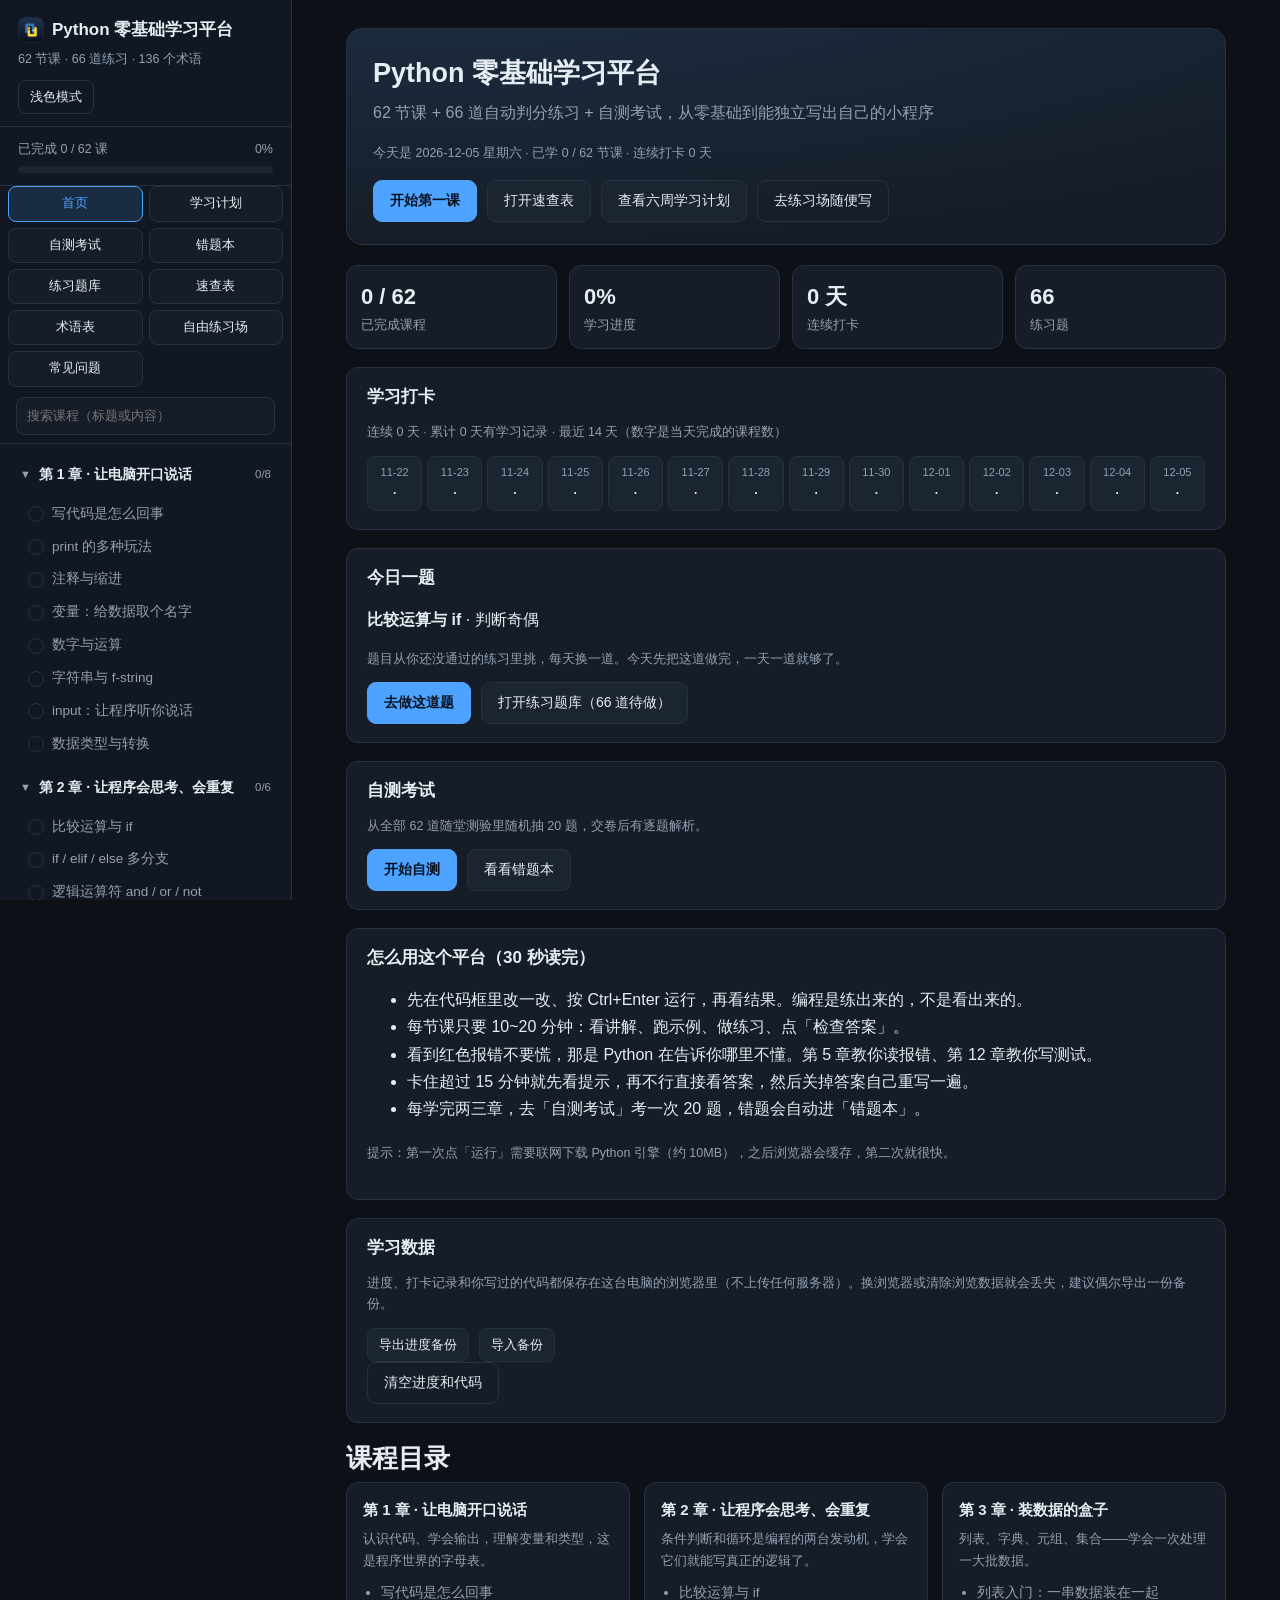
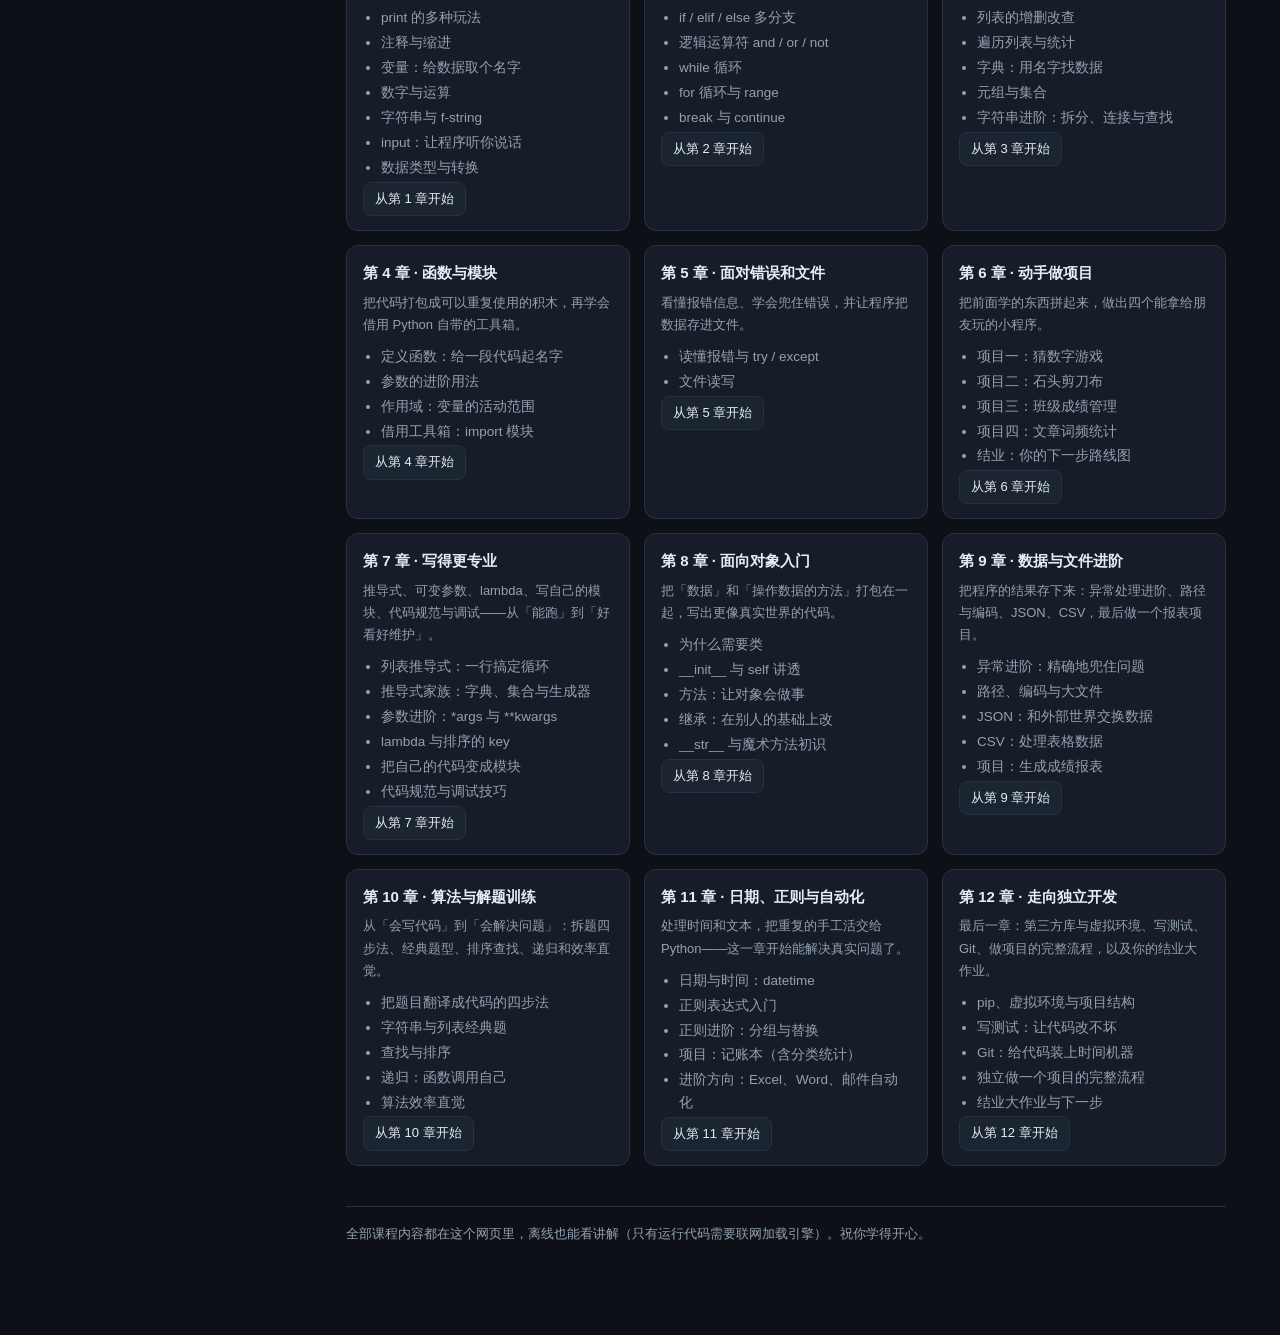
==== commit 3ae6f073: "Add inline term explanations and streamline lesson notes" ====
--- a/platform/python-learning-platform.html
+++ b/platform/python-learning-platform.html
@@ -524,6 +524,74 @@
     color: var(--accent);
 }
 
+.card.goal-card {
+    border-color: rgba(77, 163, 255, 0.28);
+}
+
+.term-card {
+    border-color: rgba(77, 163, 255, 0.32);
+    background: linear-gradient(180deg, var(--accent-soft), var(--panel));
+}
+
+.term-card-head {
+    display: flex;
+    align-items: center;
+    justify-content: space-between;
+    gap: 12px;
+}
+
+.term-card-head h3 {
+    margin: 0;
+}
+
+.term-link {
+    color: var(--accent);
+    font-size: 13px;
+    white-space: nowrap;
+}
+
+.term-list {
+    display: grid;
+    gap: 10px;
+    margin: 14px 0 0;
+}
+
+.term-row {
+    padding: 10px 12px;
+    border-radius: 10px;
+    background: rgba(255, 255, 255, 0.045);
+}
+
+.term-row dt {
+    color: var(--text);
+    font-weight: 700;
+}
+
+.term-row dd {
+    margin: 4px 0 0;
+    color: var(--muted);
+    font-size: 14px;
+}
+
+.term-inline {
+    border-bottom: 1px dotted var(--accent);
+    cursor: help;
+}
+
+.note-details summary {
+    cursor: pointer;
+    color: var(--accent);
+    font-weight: 700;
+}
+
+.note-details[open] summary {
+    margin-bottom: 10px;
+}
+
+html[data-theme="light"] .term-row {
+    background: #f4f7fb;
+}
+
 .hero {
     background: radial-gradient(1200px 300px at 10% -40%, var(--accent-soft), transparent),
         var(--panel);
@@ -1231,7 +1299,7 @@
   <aside class="sidebar" id="sidebar">
     <div class="brand">
       <div class="brand-title"><img class="logo-img" src="[data-uri]" alt=""><span>Python 零基础学习平台</span></div>
-      <div class="brand-sub">62 节课 · 66 道练习 · 60 个术语</div>
+      <div class="brand-sub">62 节课 · 66 道练习 · 136 个术语</div>
       <div style="margin-top:10px"><button class="btn small ghost" id="theme-btn" type="button">浅色模式</button></div>
     </div>
     <div class="side-progress">
@@ -1254,7 +1322,7 @@
   </div>
 </div>
 <div class="toast" id="toast"></div>
-<script type="application/json" id="curriculum-data">{"meta":{"title":"Python 零基础学习平台","subtitle":"62 节课 + 66 道自动判分练习 + 自测考试，从零基础到能独立写出自己的小程序","tips":["先在代码框里改一改、按 Ctrl+Enter 运行，再看结果。编程是练出来的，不是看出来的。","每节课只要 10~20 分钟：看讲解、跑示例、做练习、点「检查答案」。","看到红色报错不要慌，那是 Python 在告诉你哪里不懂。第 5 章教你读报错、第 12 章教你写测试。","卡住超过 15 分钟就先看提示，再不行直接看答案，然后关掉答案自己重写一遍。","每学完两三章，去「自测考试」考一次 20 题，错题会自动进「错题本」。"]},"chapters":[{"id":"c1","title":"第 1 章 · 让电脑开口说话","summary":"认识代码、学会输出，理解变量和类型，这是程序世界的字母表。","lessons":[{"id":"c1l1","title":"写代码是怎么回事","chapter_title":"第 1 章 · 让电脑开口说话","chapter_id":"c1","minutes":10,"level":"入门","goal":"搞懂代码是什么，并亲手让电脑打印一句话。","theory":"\u003ch3>程序就是给电脑的指令清单\u003c/h3>\n\u003cp>我们用中文说「去倒杯水」，电脑看不懂。要让电脑做事，就得用它认识的写法写出每一步：\u003c/p>\n\u003cpre class=\"snippet\">\u003ccode>print(\"你好\")\u003c/code>\u003c/pre>\n\u003cp>这一行叫一条\u003cstrong>语句\u003c/strong>。\u003ccode>print\u003c/code> 的意思是打印出来，括号里引号包住的内容就是你要它说的话。\u003c/p>\n\u003ch3>三条新手规则\u003c/h3>\n\u003cul>\u003cli>代码从上往下、一行一行执行。\u003c/li>\u003cli>括号和引号都要\u003cstrong>成对\u003c/strong>出现，而且必须是英文半角符号，中文的 \u003ccode>（ ）\u003c/code> 会报错。\u003c/li>\u003cli>行首的空格（缩进）在 Python 里不是排版，是语法。刚开始先记住：不要随便加空格。\u003c/li>\u003c/ul>\n\u003ch3>怎么在这个平台练习\u003c/h3>\n\u003cul>\u003cli>每个代码框都能直接编辑，按 \u003ccode>Ctrl + Enter\u003c/code> 或点「运行」看结果。\u003c/li>\u003cli>需要 \u003ccode>input()\u003c/code> 输入的程序，把要输入的内容填在代码框上方的「输入」框里，一行一个。\u003c/li>\u003cli>做完练习点「检查答案」，会立刻告诉你是对是错。\u003c/li>\u003c/ul>\n\u003cdiv class=\"callout warn\">\u003cp>注意：第一次打开页面需要联网下载 Python 引擎（约 10MB），稍等几秒，之后浏览器会缓存它。\u003c/p>\u003c/div>","example":{"title":"你的第一个程序","code":"print(\"Hello, Python!\")\nprint(\"我可以让电脑替我说话了\")\nprint(1 + 1)","stdin":[],"explain":"第三行没有引号，所以 Python 不把它当文字，而是真的去算 1 加 1。","runnable":true,"notes":["第一行 print(\"Hello, Python!\")：括号里的英文引号表示「这是一段文字」，屏幕会原样输出 Hello, Python!","第二行还是一条 print，只是把文字换成了中文——中文当然也可以写在引号里。","第三行 print(1 + 1) 没有引号：没有引号，Python 就把它当算式算出来，输出 2 而不是 1 + 1。","三行代码从上往下依次执行，所以输出也是三行。","记住这条：有引号 = 文字，没引号 = 算式（代码）。这是这一课最重要的一句话。"]},"exercises":[{"title":"练习：让电脑说出你的目标","task":"\u003cp>让程序输出一行字：\u003ccode>我要学会 Python\u003c/code>\u003c/p>\n\u003cp>把代码框里的文字改掉就可以。\u003c/p>","starter":"# 把引号里的内容改成：我要学会 Python\nprint(\"我要学习\")","stdin":[],"check":{"type":"output","expect":"我要学会 Python"},"hint":"只需要改引号里面的文字，print、括号、引号都保留。","walkthrough":["读题：屏幕上要出现一行字「我要学会 Python」。","决定用哪个函数：要显示文字，就用 print。","括号里的文字必须用英文引号包起来，所以这一行的形状是 print(\"...\")。","把原来那行里的「我要学习」替换成「我要学会 Python」，print、括号、引号都别动。","按 Ctrl+Enter 运行，输出面板出现那一行字就算对了；再点「检查答案」确认。"],"solution":"print(\"我要学会 Python\")"}],"quiz":{"q":"下面哪一行写法是正确的？","options":["print(\"你好\")","print（你好）","print\"你好\"","Print('你好')"],"answer":0,"explain":"要用英文括号和英文引号，函数名必须是小写的 print。"},"localOnly":false},{"id":"c1l2","title":"print 的多种玩法","chapter_title":"第 1 章 · 让电脑开口说话","chapter_id":"c1","minutes":12,"level":"入门","goal":"学会一次输出多个内容，控制分隔符号和换行。","theory":"\u003ch3>一次输出多个内容\u003c/h3>\n\u003cpre class=\"snippet\">\u003ccode>print(\"姓名\", \"小明\", \"年龄\", 18)\u003c/code>\u003c/pre>\n\u003cp>用逗号分隔，Python 会自动在它们之间补一个\u003cstrong>空格\u003c/strong>。\u003c/p>\n\u003ch3>sep 和 end：控制细节\u003c/h3>\n\u003cpre class=\"snippet\">\u003ccode>print(\"2026\", \"01\", \"01\", sep=\"-\")   # 2026-01-01\nprint(\"正在加载\", end=\"...\")\nprint(\"完成\")\u003c/code>\u003c/pre>\n\u003cul>\u003cli>\u003ccode>sep=\"-\"\u003c/code>：把逗号之间的空格换成短横线。\u003c/li>\u003cli>\u003ccode>end=\"...\"\u003c/code>：把结尾默认的换行换成别的字符，所以下一句会接在同一行。\u003c/li>\u003c/ul>\n\u003ctable>\u003cthead>\u003ctr>\u003cth>写法\u003c/th>\u003cth>输出\u003c/th>\u003c/tr>\u003c/thead>\u003ctbody>\u003ctr>\u003ctd>\u003ccode>print(\"a\", \"b\")\u003c/code>\u003c/td>\u003ctd>a b\u003c/td>\u003c/tr>\u003ctr>\u003ctd>\u003ccode>print(\"a\", \"b\", sep=\"\")\u003c/code>\u003c/td>\u003ctd>ab\u003c/td>\u003c/tr>\u003ctr>\u003ctd>\u003ccode>print(\"a\", end=\"!\")\u003c/code>\u003c/td>\u003ctd>a!\u003c/td>\u003c/tr>\u003c/tbody>\u003c/table>\n\u003ch3>引号可以嵌套，但不能打架\u003c/h3>\n\u003cpre class=\"snippet\">\u003ccode>print(\"他说：'你好'\")    # 外面双引号，里面单引号，没问题\u003c/code>\u003c/pre>\n\u003cdiv class=\"callout\">\u003cp>提示：想省心就统一用双引号写字符串，需要引号时里面用单引号。\u003c/p>\u003c/div>","example":{"title":"做一个简单的成绩单","code":"print(\"== 期末成绩单 ==\")\nprint(\"语文\", 92)\nprint(\"数学\", 88)\nprint(\"单号\", \"2026\", \"A\", \"001\", sep=\"-\")\nprint(\"总分\", 92 + 88, \"分\")","stdin":[],"explain":"最后一行同时用了 sep 和 end，两个参数都在引号里写。","runnable":true,"notes":["第一行 print(\"== 期末成绩单 ==\")：输出一行标题，等号只是普通文字，用来做装饰。","print(\"语文\", 92)：一个文字、一个数字，用逗号隔开，输出时中间自动补一个空格 → 语文 92。","print(\"单号\", \"2026\", \"A\", \"001\", sep=\"-\")：sep=\"-\" 把逗号之间的空格换成短横线 → 单号-2026-A-001。","最后一行里的 92 + 88 没有引号，所以会先算成 180 再输出 → 总分 180 分。","逗号适合快速拼一句话；想像写句子一样插入变量，用第 6 课的 f-string 更顺手。"]},"exercises":[{"title":"练习：三行自我介绍","task":"\u003cp>用三行 \u003ccode>print\u003c/code> 输出下面三行，内容要完全一致：\u003c/p>\n\u003cpre class=\"snippet\">\u003ccode>我叫 小明\n我在学 Python\n第一天\u003c/code>\u003c/pre>","starter":"# 第一行：用逗号让「我叫」和名字之间自动出现空格\n\n# 第二行\n\n# 第三行","stdin":[],"check":{"type":"output","expect":"我叫 小明\n我在学 Python\n第一天"},"hint":"第二行直接 print(\"我在学 Python\") 就行，第三行别多输出空格。","walkthrough":["题目要三行，所以要写三条 print，每条单独占一行。","第一行用逗号让空格自动出现：print(\"我叫\", \"小明\")。","第二行整句都在引号里：print(\"我在学 Python\")。","第三行 print(\"第一天\")，引号里不要多打空格。","运行看看输出是不是正好三行，然后点「检查答案」。"],"solution":"print(\"我叫\", \"小明\")\nprint(\"我在学 Python\")\nprint(\"第一天\")"}],"quiz":{"q":"print(\"A\", \"B\", sep=\"+\") 的输出是什么？","options":["A B","A+B","A\"+\"B","报错"],"answer":1,"explain":"sep 会把多个内容之间的分隔符换成加号。"},"localOnly":false},{"id":"c1l3","title":"注释与缩进","chapter_title":"第 1 章 · 让电脑开口说话","chapter_id":"c1","minutes":10,"level":"入门","goal":"学会给代码写备注，理解 Python 为什么对缩进这么严格。","theory":"\u003ch3>注释：写给人看的话\u003c/h3>\n\u003cp>\u003ccode>#\u003c/code> 后面的内容会被 Python 完全忽略，用来解释你的思路：\u003c/p>\n\u003cpre class=\"snippet\">\u003ccode># 计算圆的面积\nradius = 3            # 半径\narea = 3.14 * radius ** 2\nprint(area)           # 打印结果\u003c/code>\u003c/pre>\n\u003cp>注释的三个用处：说明\u003cstrong>为什么\u003c/strong>这么写、临时关掉某行代码来排查问题、记录你还没搞懂的地方。\u003c/p>\n\u003ch3>缩进：Python 的门牌号\u003c/h3>\n\u003cp>很多语言用花括号表示「这些代码属于一起」，Python 用缩进：\u003c/p>\n\u003cpre class=\"snippet\">\u003ccode>if 3 &gt; 2:\n    print(\"3 比 2 大\")\n    print(\"这两行都属于 if\")\nprint(\"这一行不属于 if，一定会执行\")\u003c/code>\u003c/pre>\n\u003cp>规则很简单：\u003cstrong>冒号后面要缩进\u003c/strong>，同一组的缩进必须一样多。业界标准是 4 个空格，不要用 Tab。\u003c/p>\n\u003cdiv class=\"callout warn\">\u003cp>注意：\u003ccode>IndentationError: expected an indented block\u003c/code> 意思是「这里该缩进却没缩进」；\u003ccode>unexpected indent\u003c/code> 意思是「这里不该缩进」。\u003c/p>\u003c/div>","example":{"title":"注释和缩进一起用","code":"# 这个小程序判断今天要不要带伞\nrain = True          # 假设今天下雨\n\nif rain:\n    print(\"出门记得带伞\")\n    print(\"顺便穿双防水的鞋\")\nprint(\"祝你今天愉快\")","stdin":[],"explain":"前两行 print 缩进了 4 个空格，属于 if；最后一行没有缩进，所以无论如何都会执行。","runnable":true,"notes":["以 # 开头的两处是注释：Python 完全忽略它们，那是写给人看的笔记。","rain = True 是赋值，把「真」这个值存进变量 rain；注意 True 的首字母要大写。","if rain: 末尾的冒号表示「下面缩进的代码属于这个条件」。","缩进 4 个空格的两行属于 if：只有 rain 是 True 的时候才会执行。","最后一行 print(\"祝你今天愉快\") 顶格写，不属于 if，所以不管条件真假都会执行。","动手试一下：把第一行的 True 改成 False 再运行，缩进的两行会消失，最后一行还在。"]},"exercises":[{"title":"练习：修好这段缩进","task":"\u003cp>下面这段代码运行会报错，请修好它，让它输出：\u003c/p>\n\u003cpre class=\"snippet\">\u003ccode>开始学习\n正在学缩进\n结束\u003c/code>\u003c/pre>","starter":"print(\"开始学习\")\nif True:\nprint(\"正在学缩进\")\nprint(\"结束\")","stdin":[],"check":{"type":"output","expect":"开始学习\n正在学缩进\n结束"},"hint":"if 冒号下面的那一行需要缩进 4 个空格。","walkthrough":["先运行一次，看到 IndentationError 就说明确实是缩进的问题。","找到 if True: 这一行：冒号下面的代码必须缩进，才算 if 的内容。","给 print(\"正在学缩进\") 这一行加 4 个空格（在编辑器里按 Tab 会自动补 4 个空格）。","另外两行保持顶格、不缩进。","再运行，输出三行就对了，然后点「检查答案」。"],"solution":"print(\"开始学习\")\nif True:\n    print(\"正在学缩进\")\nprint(\"结束\")"}],"quiz":{"q":"Python 里缩进的作用是什么？","options":["让代码好看","表示哪些代码属于同一组","没有作用，可有可无","加快运行速度"],"answer":1,"explain":"缩进是语法的一部分，它决定代码的层级关系。"},"localOnly":false},{"id":"c1l4","title":"变量：给数据取个名字","chapter_title":"第 1 章 · 让电脑开口说话","chapter_id":"c1","minutes":12,"level":"入门","goal":"会用变量保存数据、修改变量，掌握变量命名规则。","theory":"\u003ch3>变量就是一个贴了标签的盒子\u003c/h3>\n\u003cpre class=\"snippet\">\u003ccode>name = \"小明\"\nage = 18\u003c/code>\u003c/pre>\n\u003cp>这里的 \u003ccode>=\u003c/code> 不是数学里的相等，而是\u003cstrong>赋值\u003c/strong>：把右边的值放进左边的名字里。之后提到 \u003ccode>name\u003c/code>，Python 就会取出里面的内容。\u003c/p>\n\u003cpre class=\"snippet\">\u003ccode>print(name)\nname = \"小红\"      # 同一个名字可以装新值，旧值被覆盖\nprint(name)\u003c/code>\u003c/pre>\n\u003ch3>变量名怎么起\u003c/h3>\n\u003cul>\u003cli>只能用字母、数字、下划线组成，而且\u003cstrong>不能以数字开头\u003c/strong>。\u003c/li>\u003cli>区分大小写：\u003ccode>age\u003c/code> 和 \u003ccode>Age\u003c/code> 是两个不同的变量。\u003c/li>\u003cli>不能用 Python 的保留字，比如 \u003ccode>if\u003c/code>、\u003ccode>for\u003c/code>、\u003ccode>class\u003c/code>、\u003ccode>True\u003c/code>。\u003c/li>\u003cli>用有意义的名字：\u003ccode>total_price\u003c/code> 比 \u003ccode>a1\u003c/code> 好得多。\u003c/li>\u003c/ul>\n\u003ch3>常用写法\u003c/h3>\n\u003cpre class=\"snippet\">\u003ccode>x, y = 1, 2          # 一次给多个变量赋值\ncount = count + 1    # 在原来的基础上加 1\u003c/code>\u003c/pre>\n\u003cdiv class=\"callout\">\u003cp>提示：报 \u003ccode>NameError: name 'xxx' is not defined\u003c/code>，几乎总是变量名拼错，或者还没赋值就拿来用了。变量必须先赋值才能使用。\u003c/p>\u003c/div>","example":{"title":"用变量讲一个会变化的故事","code":"name = \"小明\"\nage = 8\nprint(name, \"今年\", age, \"岁\")\n\nage = age + 1      # 长大一岁\nprint(name, \"明年\", age, \"岁\")","stdin":[],"explain":"age + 1 先算出 9，再放回 age 这个盒子里，所以第二句打印的是 9。","runnable":true,"notes":["name = \"小明\"：把文字存进变量 name（右边有引号）。","age = 8：把数字存进变量 age（右边没有引号）。","print(name, \"今年\", age, \"岁\")：变量和文字混着用逗号拼起来 → 小明 今年 8 岁。","age = age + 1：先算右边 8 + 1 得 9，再把 9 存回 age 这个盒子。","第二句打印 age 时，用的是更新后的 9，所以看起来像「长大了一岁」。"]},"exercises":[{"title":"练习：把信息装进变量","task":"\u003cp>创建两个变量并输出一行：\u003c/p>\n\u003cul>\u003cli>\u003ccode>city\u003c/code> 里装 \u003ccode>杭州\u003c/code>\u003c/li>\u003cli>\u003ccode>weather\u003c/code> 里装 \u003ccode>晴\u003c/code>\u003c/li>\u003c/ul>\n\u003cp>输出：\u003ccode>杭州 今天 晴\u003c/code>\u003c/p>","starter":"# 在这里创建 city 和 weather 两个变量\n\n\n# 然后用 print 输出一行","stdin":[],"check":{"type":"output","expect":"杭州 今天 晴"},"hint":"city = \"杭州\"，注意引号是英文的。","walkthrough":["两个数据要存起来，所以先写两行赋值：city = \"杭州\"，weather = \"晴\"。","文字要加英文引号；变量名 city、weather 本身不加引号。","打印时用逗号分隔：print(city, \"今天\", weather)。","逗号会自动补一个空格，所以结果正好是「杭州 今天 晴」。","运行确认，再点「检查答案」。"],"solution":"city = \"杭州\"\nweather = \"晴\"\nprint(city, \"今天\", weather)"}],"quiz":{"q":"执行 x = 5 之后再执行 x = x + 3，x 的值是多少？","options":["5","3","8","报错"],"answer":2,"explain":"先算右边 5 + 3 = 8，再把 8 存回 x。"},"localOnly":false},{"id":"c1l5","title":"数字与运算","chapter_title":"第 1 章 · 让电脑开口说话","chapter_id":"c1","minutes":14,"level":"入门","goal":"掌握四则运算、整除、取余、幂运算，分清整数和小数。","theory":"\u003ch3>Python 是一台听话的计算器\u003c/h3>\n\u003cpre class=\"snippet\">\u003ccode>print(7 + 2)      # 9\nprint(7 - 2)      # 5\nprint(7 * 2)      # 14\nprint(7 / 2)      # 3.5   除法一定得到小数\nprint(7 // 2)     # 3     整除：只要整数部分\nprint(7 % 2)      # 1     取余：只要剩下的零头\nprint(7 ** 2)     # 49    幂：7 的 2 次方\u003c/code>\u003c/pre>\n\u003ch3>整数和小数\u003c/h3>\n\u003cul>\u003cli>\u003ccode>int\u003c/code> 整数：\u003ccode>3\u003c/code>、\u003ccode>-10\u003c/code>、\u003ccode>0\u003c/code>\u003c/li>\u003cli>\u003ccode>float\u003c/code> 小数：\u003ccode>3.14\u003c/code>、\u003ccode>0.5\u003c/code>\u003c/li>\u003cli>整数之间做 \u003ccode>+ - *\u003c/code> 还是整数；只要出现 \u003ccode>/\u003c/code> 或小数，结果就是小数。\u003c/li>\u003c/ul>\n\u003ch3>运算顺序\u003c/h3>\n\u003cp>先乘除后加减，有括号先算括号，\u003ccode>**\u003c/code> 优先级最高。\u003c/p>\n\u003cpre class=\"snippet\">\u003ccode>print((1 + 2) * 3)     # 9，不是 7\nprint(10 % 2)          # 0 → 偶数\nprint(125 % 60)        # 5 → 125 分钟是 2 小时 5 分钟\u003c/code>\u003c/pre>\n\u003cdiv class=\"callout\">\u003cp>提示：\u003ccode>1 / 0\u003c/code> 会报 \u003ccode>ZeroDivisionError\u003c/code>，除以 0 在数学上没有意义，Python 直接拒绝执行。\u003c/p>\u003c/div>","example":{"title":"把秒数换算成时分秒","code":"total = 3725\nhour = total // 3600\nminute = total % 3600 // 60\nsecond = total % 60\nprint(total, \"秒 =\", hour, \"小时\", minute, \"分\", second, \"秒\")","stdin":[],"explain":"先用整除算出有几个整小时，再用取余把剩下的部分继续往下分。","runnable":true,"notes":["total = 3725：要换算的总秒数。","hour = total // 3600：一小时 3600 秒，整除拿到整小时数 → 1。","minute = total % 3600 // 60：先用 % 拿到不足一小时的秒数，再整除 60 换成分钟 → 2。","second = total % 60：最后剩下的秒数 → 5。","最后把四个变量拼进一句话输出 → 3725 秒 = 1 小时 2 分 5 秒。"]},"exercises":[{"title":"练习：算水果账单","task":"\u003cp>苹果 5.5 元一个买 3 个，香蕉 2 元一个买 4 个。\u003c/p>\n\u003cp>算出总价，输出一行：\u003ccode>总价 24.5 元\u003c/code>\u003c/p>","starter":"apple_price = 5.5\napple_count = 3\n# 接着写香蕉的数量、单价，以及总价的计算","stdin":[],"check":{"type":"output","expect":"总价 24.5 元"},"hint":"总价 = 苹果单价 * 数量 + 香蕉单价 * 数量，然后 print(\"总价\", total, \"元\")。","walkthrough":["先补上香蕉的价格和数量：banana_price = 2、banana_count = 4。","苹果的钱 = apple_price * apple_count。","香蕉的钱 = banana_price * banana_count。","两部分相加存进 total，再按题目格式打印：print(\"总价\", total, \"元\")。","运行看到「总价 24.5 元」就对了，再点「检查答案」。"],"solution":"apple_price = 5.5\napple_count = 3\nbanana_price = 2\nbanana_count = 4\ntotal = apple_price * apple_count + banana_price * banana_count\nprint(\"总价\", total, \"元\")"}],"quiz":{"q":"17 // 5 和 17 % 5 分别是多少？","options":["3.4 和 2","3 和 2","3 和 3","2 和 3"],"answer":1,"explain":"17 = 5 × 3 + 2，所以整除得 3，取余得 2。"},"localOnly":false},{"id":"c1l6","title":"字符串与 f-string","chapter_title":"第 1 章 · 让电脑开口说话","chapter_id":"c1","minutes":14,"level":"入门","goal":"会拼接字符串、量长度，并用 f-string 优雅地把变量塞进句子里。","theory":"\u003ch3>字符串就是一段文字\u003c/h3>\n\u003cp>引号包起来的都是字符串（str），单双引号都行，只要成对。\u003c/p>\n\u003cpre class=\"snippet\">\u003ccode>name = \"小明\"\ngreeting = \"你好，\" + name + \"！\"    # 加号可以拼接两段文字\nprint(greeting)                      # 你好，小明！\nprint(len(greeting))                 # 7，len 数的是字符个数\u003c/code>\u003c/pre>\n\u003ch3>f-string：最推荐的写法\u003c/h3>\n\u003cp>在引号前加一个 \u003ccode>f\u003c/code>，就能把变量直接放进花括号里：\u003c/p>\n\u003cpre class=\"snippet\">\u003ccode>name = \"小明\"\nage = 8\nprint(f\"{name}今年{age}岁，明年{age + 1}岁\")\u003c/code>\u003c/pre>\n\u003ctable>\u003cthead>\u003ctr>\u003cth>写法\u003c/th>\u003cth>代码\u003c/th>\u003cth>说明\u003c/th>\u003c/tr>\u003c/thead>\u003ctbody>\u003ctr>\u003ctd>加号拼接\u003c/td>\u003ctd>\u003ccode>\"你好\" + name\u003c/code>\u003c/td>\u003ctd>只能拼字符串\u003c/td>\u003c/tr>\u003ctr>\u003ctd>逗号分隔\u003c/td>\u003ctd>\u003ccode>print(\"你好\", name)\u003c/code>\u003c/td>\u003ctd>自动加空格\u003c/td>\u003c/tr>\u003ctr>\u003ctd>f-string\u003c/td>\u003ctd>\u003ccode>f\"你好{name}\"\u003c/code>\u003c/td>\u003ctd>最灵活，推荐\u003c/td>\u003c/tr>\u003c/tbody>\u003c/table>\n\u003ch3>字符串常用小操作\u003c/h3>\n\u003cpre class=\"snippet\">\u003ccode>s = \"Python\"\nprint(s.upper())        # PYTHON\nprint(s[0])             # P      下标从 0 开始数\nprint(s[0:3])           # Pyt    取第 0、1、2 个字符\nprint(\"Py\" in s)        # True   判断是否包含\nprint(\"  hi  \".strip()) # hi     去掉两头的空格\u003c/code>\u003c/pre>\n\u003cdiv class=\"callout\">\u003cp>提示：数字和字符串不能直接相加，\u003ccode>\"我\" + 18\u003c/code> 会报 \u003ccode>TypeError\u003c/code>。请用 f-string 或 \u003ccode>str(18)\u003c/code>。\u003c/p>\u003c/div>","example":{"title":"用 f-string 生成一句话","code":"name = \"小红\"\nscore = 92.5\nprint(f\"{name}的期末成绩是{score}分\")\nprint(f\"比及格线高出 {score - 60} 分\")\nprint(f\"名字长度 {len(name)}，第一个字是 {name[0]}\")","stdin":[],"explain":"花括号里不只能放变量，还能直接写算式、调用 len()。","runnable":true,"notes":["name = \"小红\" 和 score = 92.5：先准备两个变量。","f\"...\" 前面那个 f 表示「这是格式化字符串」：花括号 {} 里会换成变量的值。","{score - 60}：花括号里可以直接写算式，Python 先算出 32.5 再放进去。","{len(name)}：会先算出名字长度 2 再放进去。","{name[0]}：取第一个字符 → 小。下标 0 就是第一个，第 3 章会讲。"]},"exercises":[{"title":"练习：制作一行名片","task":"\u003cp>已有变量 \u003ccode>name\u003c/code> 和 \u003ccode>job\u003c/code>。\u003c/p>\n\u003cp>用一行 f-string 输出：\u003ccode>我是小明，我的职业是程序员\u003c/code>\u003c/p>","starter":"name = \"小明\"\njob = \"程序员\"\n# 用 f-string 打印一句话","stdin":[],"check":{"type":"output","expect":"我是小明，我的职业是程序员"},"hint":"print(f\"我是{name}，我的职业是{job}\")，注意逗号是中文逗号。","walkthrough":["要输出的句子里嵌了变量的值，所以用 f-string 最省事。","f-string 的写法：引号前面加一个 f，变量放进花括号 {} 里。","照题目格式写：print(f\"我是{name}，我的职业是{job}\")。","注意逗号是中文的「，」，前后不要加空格。","运行看到「我是小明，我的职业是程序员」，再点「检查答案」。"],"solution":"name = \"小明\"\njob = \"程序员\"\nprint(f\"我是{name}，我的职业是{job}\")"}],"quiz":{"q":"name = \"Amy\"，那么 f\"你好{name}\" 的结果是？","options":["你好{name}","你好Amy","你好 name","报错"],"answer":1,"explain":"f-string 会把花括号里的变量替换成它的值。"},"localOnly":false},{"id":"c1l7","title":"input：让程序听你说话","chapter_title":"第 1 章 · 让电脑开口说话","chapter_id":"c1","minutes":14,"level":"入门","goal":"会用 input 接收输入，并记住它拿到的永远是字符串。","theory":"\u003ch3>input 会暂停程序，等用户打字\u003c/h3>\n\u003cpre class=\"snippet\">\u003ccode>name = input(\"你叫什么名字？\")\nprint(f\"你好，{name}！\")\u003c/code>\u003c/pre>\n\u003cp>括号里的内容会先显示给用户看，用户按下回车后，输入的内容就装进了左边的变量。\u003c/p>\n\u003ch3>在这个平台怎么测试 input 程序\u003c/h3>\n\u003cp>代码框上方有一个「输入」框，把要输入的内容\u003cstrong>一行一个\u003c/strong>写进去，例如：\u003c/p>\n\u003cpre class=\"snippet\">\u003ccode>小明\n18\u003c/code>\u003c/pre>\n\u003cp>程序第一次 \u003ccode>input()\u003c/code> 拿到 \u003ccode>小明\u003c/code>，第二次拿到 \u003ccode>18\u003c/code>。如果程序还要输入但你给的不够，就会报 \u003ccode>EOFError\u003c/code>。\u003c/p>\n\u003cdiv class=\"callout warn\">\u003cp>注意：\u003ccode>input()\u003c/code> 拿到的\u003cstrong>永远是字符串\u003c/strong>。所以输入 18 得到的是文字 \"18\"，不能直接做数学运算。下一课专门讲怎么转换。\u003c/p>\u003c/div>","example":{"title":"会打招呼的程序","code":"name = input(\"请输入你的名字：\")\nhobby = input(\"你的爱好是什么？\")\nprint(f\"{name}，原来你喜欢{hobby}，很棒！\")","stdin":["小明","打篮球"],"explain":"点「运行」，程序会依次从输入框读两行。试试把输入框的内容改成你自己的。","runnable":true,"notes":["name = input(\"请输入你的名字：\")：先显示提示语，再读一行输入，把结果存进 name。","在这个平台上，输入不是当场打字，而是从代码框上方的「输入」框里按顺序读——示例已经帮你填了两行。","hobby = input(\"你的爱好是什么？\")：第二次 input，读走第二行。","最后用 f-string 把两个变量拼进一句话输出 → 小明，原来你喜欢打篮球，很棒！","把输入框里的两行换成你自己的内容，再运行一次试试。"]},"exercises":[{"title":"练习：点餐机","task":"\u003cp>依次问「要点什么菜？」和「要几份？」，然后输出一行：\u003c/p>\n\u003cp>\u003ccode>已下单 3 份 饺子\u003c/code>\u003c/p>\n\u003cp>（输入框里给的是 \u003ccode>饺子\u003c/code> 和 \u003ccode>3\u003c/code> 两行）\u003c/p>","starter":"# 第一步：用两个 input 拿到菜名和份数\n\n\n# 第二步：打印 已下单 x 份 y","stdin":["饺子","3"],"check":{"type":"output","expect":"已下单 3 份 饺子"},"hint":"dish = input(\"要点什么菜？\")，然后 print(f\"已下单 {count} 份 {dish}\")。","walkthrough":["要读两次输入，所以写两个 input()：dish = input(\"要点什么菜？\")。","第二个是 count = input(\"要几份？\")。","这里只是把内容打印出来，不需要转换类型。","按题目的顺序打印：print(f\"已下单 {count} 份 {dish}\")。","输入框里已经填了「饺子」和「3」两行，分别对应两次 input；运行确认后点「检查答案」。"],"solution":"dish = input(\"要点什么菜？\")\ncount = input(\"要几份？\")\nprint(f\"已下单 {count} 份 {dish}\")"}],"quiz":{"q":"程序里有两次 input()，但输入框只填了一行，会发生什么？","options":["第二行自动用第一行的内容","得到空字符串","报 EOFError","程序卡住不动"],"answer":2,"explain":"输入内容用完了就没有东西可读，Python 会抛出 EOFError。"},"localOnly":false},{"id":"c1l8","title":"数据类型与转换","chapter_title":"第 1 章 · 让电脑开口说话","chapter_id":"c1","minutes":16,"level":"入门","goal":"认识 int、float、str、bool，学会处理输入进来的数字。","theory":"\u003ch3>四种最常见的数据类型\u003c/h3>\n\u003ctable>\u003cthead>\u003ctr>\u003cth>类型\u003c/th>\u003cth>名字\u003c/th>\u003cth>例子\u003c/th>\u003c/tr>\u003c/thead>\u003ctbody>\u003ctr>\u003ctd>\u003ccode>int\u003c/code>\u003c/td>\u003ctd>整数\u003c/td>\u003ctd>\u003ccode>3\u003c/code>、\u003ccode>-7\u003c/code>\u003c/td>\u003c/tr>\u003ctr>\u003ctd>\u003ccode>float\u003c/code>\u003c/td>\u003ctd>小数\u003c/td>\u003ctd>\u003ccode>3.14\u003c/code>、\u003ccode>0.5\u003c/code>\u003c/td>\u003c/tr>\u003ctr>\u003ctd>\u003ccode>str\u003c/code>\u003c/td>\u003ctd>字符串\u003c/td>\u003ctd>\u003ccode>\"你好\"\u003c/code>、\u003ccode>\"3\"\u003c/code>\u003c/td>\u003c/tr>\u003ctr>\u003ctd>\u003ccode>bool\u003c/code>\u003c/td>\u003ctd>真假值\u003c/td>\u003ctd>\u003ccode>True\u003c/code>、\u003ccode>False\u003c/code>\u003c/td>\u003c/tr>\u003c/tbody>\u003c/table>\n\u003cp>用 \u003ccode>type()\u003c/code> 可以查看类型：\u003c/p>\n\u003cpre class=\"snippet\">\u003ccode>print(type(3), type(\"3\"), type(3.0), type(True))\u003c/code>\u003c/pre>\n\u003ch3>转换函数\u003c/h3>\n\u003cpre class=\"snippet\">\u003ccode>age = int(\"18\")         # 字符串 → 整数\nprice = float(\"3.5\")    # 字符串 → 小数\ntext = str(99)          # 数字 → 字符串\u003c/code>\u003c/pre>\n\u003ch3>新手最容易踩的坑\u003c/h3>\n\u003cpre class=\"snippet\">\u003ccode>a = input(\"第一个数：\")   # a 是字符串 \"7\"\nprint(a + 1)              # 报错 TypeError\u003c/code>\u003c/pre>\n\u003cp>正确写法是把输入立刻转成数字：\u003c/p>\n\u003cpre class=\"snippet\">\u003ccode>a = int(input(\"第一个数：\"))\nprint(a + 1)\u003c/code>\u003c/pre>\n\u003cdiv class=\"callout\">\u003cp>提示：\u003ccode>True\u003c/code> 和 \u003ccode>False\u003c/code> 本质上就是 1 和 0，\u003ccode>print(True + 1)\u003c/code> 会输出 2。\u003c/p>\u003c/div>\n\u003cdiv class=\"callout warn\">\u003cp>注意：\u003ccode>int(\"abc\")\u003c/code> 会报 \u003ccode>ValueError\u003c/code>，因为 int 只能转换长得像整数的字符串。\u003c/p>\u003c/div>","example":{"title":"能算数的计算器","code":"a = int(input(\"第一个数：\"))\nb = int(input(\"第二个数：\"))\nprint(f\"{a} + {b} = {a + b}\")\nprint(f\"{a} / {b} = {a / b:.2f}\")   # :.2f 表示保留两位小数","stdin":["7","3"],"explain":"把输入框的两个数改一改再运行。试试输入小数会怎样？会报错，因为这里用的是 int。","runnable":true,"notes":["a = int(input(\"第一个数：\"))：input 读到的永远是文字，int() 把它变成整数，才能参与数学运算。","b 同理，这样 a 和 b 都是数字而不是文字。","print(f\"{a} + {b} = {a + b}\")：花括号里直接写算式，Python 算出 10 再显示。","{a / b:.2f}：:.2f 的意思是「保留两位小数」，所以 7 / 3 显示成 2.33。","把输入框改成 1.5 这种小数再运行，会报 ValueError——因为 int 只认整数，这时要改用 float。"]},"exercises":[{"title":"练习：BMI 计算器","task":"\u003cp>读取身高（米）和体重（公斤），计算 BMI，保留 1 位小数。\u003c/p>\n\u003cp>公式：\u003ccode>BMI = 体重 / 身高²\u003c/code>\u003c/p>\n\u003cp>输出：\u003ccode>BMI 21.6\u003c/code>\u003c/p>\n\u003cp>输入框给的是 \u003ccode>1.75\u003c/code> 和 \u003ccode>66\u003c/code>\u003c/p>","starter":"# 提示：可能要用到 float() 和 ** 运算符\n\n","stdin":["1.75","66"],"check":{"type":"output","expect":"BMI 21.6"},"hint":"height = float(input(\"身高(米)：\"))，输出时用 f\"BMI {bmi:.1f}\" 保留一位小数。","walkthrough":["身高、体重可能是小数，所以用 float() 转换：height = float(input(\"身高(米)：\"))。","体重同理：weight = float(input(\"体重(公斤)：\"))。","套公式算 BMI：bmi = weight / height ** 2（** 表示平方）。","要保留 1 位小数，用 f\"{bmi:.1f}\" 这种写法。","最后 print(f\"BMI {bmi:.1f}\")；输入框给的是 1.75 和 66，运行应该得到「BMI 21.6」。"],"solution":"height = float(input(\"身高(米)：\"))\nweight = float(input(\"体重(公斤)：\"))\nbmi = weight / height ** 2\nprint(f\"BMI {bmi:.1f}\")"},{"title":"挑战：两位数拆开","task":"\u003cp>读入一个两位数（比如 58），用整除和取余把十位、个位分开，输出：\u003c/p>\n\u003cp>\u003ccode>十位是 5，个位是 8\u003c/code>\u003c/p>","starter":"n = int(input(\"请输入一个两位数：\"))\n# 用 // 和 % 取出十位和个位","stdin":["58"],"check":{"type":"output","expect":"十位是 5，个位是 8"},"hint":"十位 = n // 10，个位 = n % 10。","walkthrough":["先读入一个整数：n = int(input(\"请输入一个两位数：\"))。","十位用整除拿到：ten = n // 10。","个位用取余拿到：one = n % 10。","按格式打印：print(f\"十位是 {ten}，个位是 {one}\")。","输入框里给的是 58，运行应该得到「十位是 5，个位是 8」，再点「检查答案」。"],"solution":"n = int(input(\"请输入一个两位数：\"))\nten = n // 10\none = n % 10\nprint(f\"十位是 {ten}，个位是 {one}\")"}],"quiz":{"q":"a = input()，输入 5 之后 type(a) 是什么？","options":["int","str","float","bool"],"answer":1,"explain":"input 永远返回字符串，要做数学运算必须先转换。"},"localOnly":false}]},{"id":"c2","title":"第 2 章 · 让程序会思考、会重复","summary":"条件判断和循环是编程的两台发动机，学会它们就能写真正的逻辑了。","lessons":[{"id":"c2l1","title":"比较运算与 if","chapter_title":"第 2 章 · 让程序会思考、会重复","chapter_id":"c2","minutes":12,"level":"基础","goal":"会用比较运算符得到 True/False，并用 if 让程序做选择。","theory":"\u003ch3>比较运算的结果是 True 或 False\u003c/h3>\n\u003cpre class=\"snippet\">\u003ccode>print(3 &gt; 2)     # True\nprint(3 &lt; 2)     # False\nprint(3 == 3)    # True    判断相等要用两个等号\nprint(3 != 2)    # True    不等于\nprint(3 &gt;= 3)    # True    大于等于\u003c/code>\u003c/pre>\n\u003cdiv class=\"callout warn\">\u003cp>注意：一个 \u003ccode>=\u003c/code> 是赋值，两个 \u003ccode>==\u003c/code> 才是比较。写成 \u003ccode>if a = 3:\u003c/code> 一定报 SyntaxError。\u003c/p>\u003c/div>\n\u003ch3>if 让程序做选择\u003c/h3>\n\u003cpre class=\"snippet\">\u003ccode>age = 20\nif age &gt;= 18:\n    print(\"你成年了\")\nprint(\"这句话一定执行\")\u003c/code>\u003c/pre>\n\u003cp>读法：如果 \u003ccode>age &gt;= 18\u003c/code> 成立（结果是 True），就执行缩进的那一行；不成立就跳过。\u003c/p>\n\u003ch3>字符串和文字也能比较\u003c/h3>\n\u003cpre class=\"snippet\">\u003ccode>password = \"123456\"\nif password == \"123456\":\n    print(\"密码正确\")\u003c/code>\u003c/pre>\n\u003cdiv class=\"callout\">\u003cp>提示：条件不成立时程序什么都不做，直接往下走，这是完全正常的。\u003c/p>\u003c/div>","example":{"title":"游乐园的身高检查","code":"height = int(input(\"你的身高(cm)？\"))\nif height >= 140:\n    print(\"可以玩过山车，祝你玩得开心！\")\nprint(\"排队请拿好号码牌\")","stdin":["152"],"explain":"把输入框改成 130 再运行一次，看看哪一行不再出现。","runnable":true,"notes":[]},"exercises":[{"title":"练习：判断奇偶","task":"\u003cp>读入一个整数，偶数就输出 \u003ccode>偶数\u003c/code>，否则输出 \u003ccode>奇数\u003c/code>。\u003c/p>\n\u003cp>输入框给的是 \u003ccode>8\u003c/code>。\u003c/p>","starter":"n = int(input(\"请输入一个整数：\"))\n# 用 n % 2 == 0 判断是不是偶数","stdin":["8"],"check":{"type":"output","expect":"偶数"},"hint":"需要 if 和 else 两部分，照着示例里的写法套进去就行。","walkthrough":[],"solution":"n = int(input(\"请输入一个整数：\"))\nif n % 2 == 0:\n    print(\"偶数\")\nelse:\n    print(\"奇数\")"}],"quiz":{"q":"下面哪个表达式的结果是 True？","options":["5 != 5","5 = 5","5 >= 5","5 \u003c 5"],"answer":2,"explain":"5 >= 5 表示大于或等于，成立；5 = 5 是语法错误。"},"localOnly":false},{"id":"c2l2","title":"if / elif / else 多分支","chapter_title":"第 2 章 · 让程序会思考、会重复","chapter_id":"c2","minutes":12,"level":"基础","goal":"处理三种以上的情况，理解分支只会执行其中一个。","theory":"\u003ch3>三条以上的路\u003c/h3>\n\u003cpre class=\"snippet\">\u003ccode>score = 85\nif score &gt;= 90:\n    print(\"优秀\")\nelif score &gt;= 60:\n    print(\"及格\")\nelse:\n    print(\"需要努力\")\u003c/code>\u003c/pre>\n\u003cp>\u003ccode>elif\u003c/code> 是 else if 的缩写。Python 会\u003cstrong>从上往下\u003c/strong>检查，遇到第一个成立的就把它的代码执行掉，剩下的\u003cstrong>全部跳过\u003c/strong>。\u003c/p>\n\u003ch3>顺序很重要\u003c/h3>\n\u003cpre class=\"snippet\">\u003ccode># 错误示范：95 分会先撞上 &gt;= 60，永远轮不到「优秀」\nif score &gt;= 60:\n    print(\"及格\")\nelif score &gt;= 90:\n    print(\"优秀\")\u003c/code>\u003c/pre>\n\u003cp>所以写多分支时，把条件最严格的放最前面。\u003c/p>\n\u003ch3>可以嵌套\u003c/h3>\n\u003cp>分支里面还能再写 if，每一层都要缩进：\u003c/p>\n\u003cpre class=\"snippet\">\u003ccode>if age &gt;= 18:\n    if has_ticket:\n        print(\"请入场\")\n    else:\n        print(\"请先买票\")\nelse:\n    print(\"未成年人在家长陪同下入场\")\u003c/code>\u003c/pre>\n\u003cdiv class=\"callout\">\u003cp>提示：嵌套超过两层就该换个写法了，后面学完函数和逻辑运算符会发现更漂亮的写法。\u003c/p>\u003c/div>","example":{"title":"成绩等级评定","code":"score = int(input(\"请输入成绩(0-100)：\"))\nif score >= 90:\n    level = \"优秀\"\nelif score >= 80:\n    level = \"良好\"\nelif score >= 60:\n    level = \"及格\"\nelse:\n    level = \"不及格\"\nprint(f\"你的等级：{level}\")","stdin":["85"],"explain":"先把结果存进 level，最后只打印一次，代码更整洁也更容易改。","runnable":true,"notes":[]},"exercises":[{"title":"练习：买票价格","task":"\u003cp>按年龄决定票价：\u003c/p>\n\u003cul>\u003cli>6 岁以下：输出 \u003ccode>免费\u003c/code>\u003c/li>\u003cli>6 到 17 岁：输出 \u003ccode>半价\u003c/code>\u003c/li>\u003cli>18 岁及以上：输出 \u003ccode>全价\u003c/code>\u003c/li>\u003c/ul>\n\u003cp>输入框给的是 \u003ccode>15\u003c/code>。\u003c/p>","starter":"age = int(input(\"请输入年龄：\"))\n# 用 if / elif / else 判断","stdin":["15"],"check":{"type":"output","expect":"半价"},"hint":"第一个条件写 age \u003c 6，第二个写 age \u003c 18，剩下的交给 else。","walkthrough":[],"solution":"age = int(input(\"请输入年龄：\"))\nif age \u003c 6:\n    print(\"免费\")\nelif age \u003c 18:\n    print(\"半价\")\nelse:\n    print(\"全价\")"}],"quiz":{"q":"score = 95，如果把 `if score >= 60` 写在前面，`elif score >= 90` 写在后面，会输出什么？","options":["优秀","及格","两个都输出","什么都不输出"],"answer":1,"explain":"95 满足第一个条件就执行并跳过后面了。分支顺序必须由严到宽。"},"localOnly":false},{"id":"c2l3","title":"逻辑运算符 and / or / not","chapter_title":"第 2 章 · 让程序会思考、会重复","chapter_id":"c2","minutes":12,"level":"基础","goal":"会组合多个条件，写出「同时满足」和「满足其一」的判断。","theory":"\u003ch3>三个小词，让条件变强大\u003c/h3>\n\u003cpre class=\"snippet\">\u003ccode>age = 20\nhas_id = True\n\nprint(age &gt;= 18 and has_id)   # 两个都真 → True\nprint(age &gt;= 18 or has_id)    # 有一个真 → True\nprint(not has_id)             # 取反 → False\u003c/code>\u003c/pre>\n\u003ctable>\u003cthead>\u003ctr>\u003cth>运算符\u003c/th>\u003cth>含义\u003c/th>\u003cth>什么时候成立\u003c/th>\u003c/tr>\u003c/thead>\u003ctbody>\u003ctr>\u003ctd>\u003ccode>and\u003c/code>\u003c/td>\u003ctd>并且\u003c/td>\u003ctd>两边都成立\u003c/td>\u003c/tr>\u003ctr>\u003ctd>\u003ccode>or\u003c/code>\u003c/td>\u003ctd>或者\u003c/td>\u003ctd>至少一边成立\u003c/td>\u003c/tr>\u003ctr>\u003ctd>\u003ccode>not\u003c/code>\u003c/td>\u003ctd>不是\u003c/td>\u003ctd>后面的不成立\u003c/td>\u003c/tr>\u003c/tbody>\u003c/table>\n\u003ch3>区间判断要写完整\u003c/h3>\n\u003cpre class=\"snippet\">\u003ccode># 正确：两个比较都要写出来\nif 18 &lt;= age and age &lt;= 60:\n    print(\"劳动年龄人口\")\n\n# 更短的等价写法\nif 18 &lt;= age &lt;= 60:\n    print(\"劳动年龄人口\")\u003c/code>\u003c/pre>\n\u003ch3>短路：聪明但不总是好事\u003c/h3>\n\u003cp>\u003ccode>and\u003c/code> 左边已经是 False，右边就不会再算；\u003ccode>or\u003c/code> 左边已经是 True，右边也不会再算。利用这一点可以做保护：\u003c/p>\n\u003cpre class=\"snippet\">\u003ccode>if count != 0 and total / count &gt; 10:\n    print(\"平均值偏大\")\u003c/code>\u003c/pre>\n\u003cdiv class=\"callout\">\u003cp>提示：\u003ccode>not in\u003c/code> 常用来判断「不在里面」：\u003ccode>if name not in banned:\u003c/code> 表示这个名字不在黑名单中。\u003c/p>\u003c/div>","example":{"title":"能不能进网吧","code":"age = int(input(\"年龄：\"))\nhas_id = input(\"带身份证了吗(y/n)：\") == \"y\"\n\nif age >= 18 and has_id:\n    print(\"可以进入\")\nelif age >= 18 and not has_id:\n    print(\"年龄够了，但需要身份证\")\nelse:\n    print(\"未成年人禁止进入\")","stdin":["20","y"],"explain":"第二行把输入和 y 做比较，得到 True 或 False，直接存进 has_id。","runnable":true,"notes":[]},"exercises":[{"title":"练习：闰年判断（简化版）","task":"\u003cp>读入年份，是闰年输出 \u003ccode>闰年\u003c/code>，否则输出 \u003ccode>平年\u003c/code>。\u003c/p>\n\u003cp>规则（简化版）：能被 4 整除\u003cstrong>并且\u003c/strong>不能被 100 整除。\u003c/p>\n\u003cp>输入框给的是 \u003ccode>2024\u003c/code>。\u003c/p>","starter":"year = int(input(\"请输入年份：\"))\n# 条件里同时用到 % 和 and","stdin":["2024"],"check":{"type":"output","expect":"闰年"},"hint":"if year % 4 == 0 and year % 100 != 0:","walkthrough":[],"solution":"year = int(input(\"请输入年份：\"))\nif year % 4 == 0 and year % 100 != 0:\n    print(\"闰年\")\nelse:\n    print(\"平年\")"}],"quiz":{"q":"a = 5，b = 10，(a > 3 and b \u003c 5) or a == 5 的结果是？","options":["True","False","报错","None"],"answer":0,"explain":"括号里是 False，但 or 右边的 a == 5 成立，所以整体是 True。"},"localOnly":false},{"id":"c2l4","title":"while 循环","chapter_title":"第 2 章 · 让程序会思考、会重复","chapter_id":"c2","minutes":15,"level":"基础","goal":"会用 while 让代码重复执行，并且不会写出死循环。","theory":"\u003ch3>要重复一百遍？交给循环\u003c/h3>\n\u003cpre class=\"snippet\">\u003ccode>count = 1\nwhile count &lt;= 5:\n    print(count)\n    count = count + 1\nprint(\"循环结束\")\u003c/code>\u003c/pre>\n\u003cp>执行顺序：判断条件 → 成立就执行循环体 → 回到条件再判断，直到条件不成立。\u003c/p>\n\u003ch3>循环的三个零件\u003c/h3>\n\u003col>\u003cli>\u003cstrong>起点\u003c/strong>：循环之前给 count 一个初值。\u003c/li>\u003cli>\u003cstrong>条件\u003c/strong>：\u003ccode>while count &lt;= 5\u003c/code>。\u003c/li>\u003cli>\u003cstrong>变化\u003c/strong>：循环体里必须有让条件最终不成立的操作。\u003c/li>\u003c/ol>\n\u003cp>少了第 3 步就是\u003cstrong>死循环\u003c/strong>，程序永远停不下来。\u003c/p>\n\u003cdiv class=\"callout\">\u003cp>提示：写死循环时一定要搭配 break 才能出来：\u003ccode>while True:\u003c/code> 一定要在某处跳出。\u003c/p>\u003c/div>\n\u003ch3>复合赋值：写得更短\u003c/h3>\n\u003ctable>\u003cthead>\u003ctr>\u003cth>短写法\u003c/th>\u003cth>等于\u003c/th>\u003c/tr>\u003c/thead>\u003ctbody>\u003ctr>\u003ctd>\u003ccode>count += 1\u003c/code>\u003c/td>\u003ctd>\u003ccode>count = count + 1\u003c/code>\u003c/td>\u003c/tr>\u003ctr>\u003ctd>\u003ccode>total -= 5\u003c/code>\u003c/td>\u003ctd>\u003ccode>total = total - 5\u003c/code>\u003c/td>\u003c/tr>\u003ctr>\u003ctd>\u003ccode>n *= 2\u003c/code>\u003c/td>\u003ctd>\u003ccode>n = n * 2\u003c/code>\u003c/td>\u003c/tr>\u003c/tbody>\u003c/table>\n\u003cdiv class=\"callout warn\">\u003cp>注意：这个平台的代码在浏览器里跑。万一写出死循环页面会卡住，你的代码会自动保存，刷新页面就能恢复。\u003c/p>\u003c/div>","example":{"title":"倒计时和求和","code":"n = 5\nwhile n > 0:\n    print(f\"倒计时 {n}\")\n    n -= 1\nprint(\"发射！\")\n\ntotal = 0\ni = 1\nwhile i \u003c= 10:\n    total += i\n    i += 1\nprint(f\"1 到 10 的和是 {total}\")","stdin":[],"explain":"两个 while 之间用空行分开，注意每个循环都有自己的变量。","runnable":true,"notes":[]},"exercises":[{"title":"练习：累加到 n","task":"\u003cp>读入一个正整数 n，用 while 算出 1 + 2 + ... + n，输出：\u003c/p>\n\u003cp>\u003ccode>和是 55\u003c/code>\u003c/p>\n\u003cp>输入框给的是 \u003ccode>10\u003c/code>。\u003c/p>","starter":"n = int(input(\"请输入 n：\"))\ntotal = 0\ni = 1\n# 用 while 累加","stdin":["10"],"check":{"type":"output","expect":"和是 55"},"hint":"循环条件写 i \u003c= n，循环体里 total += i 和 i += 1 两个都要写。","walkthrough":[],"solution":"n = int(input(\"请输入 n：\"))\ntotal = 0\ni = 1\nwhile i \u003c= n:\n    total += i\n    i += 1\nprint(f\"和是 {total}\")"}],"quiz":{"q":"下面哪段代码会变成死循环？","options":["i = 0; while i \u003c 3: i += 1","i = 0; while i \u003c 3: print(i)","i = 5; while i > 0: i -= 1","i = 0; while i \u003c 3: i += 1; print(i)"],"answer":1,"explain":"循环体里 i 一直没变，条件永远成立，于是永远循环。"},"localOnly":false},{"id":"c2l5","title":"for 循环与 range","chapter_title":"第 2 章 · 让程序会思考、会重复","chapter_id":"c2","minutes":14,"level":"基础","goal":"掌握最常用的循环：遍历一串数字或一组数据。","theory":"\u003ch3>for + range：重复固定次数\u003c/h3>\n\u003cpre class=\"snippet\">\u003ccode>for i in range(5):\n    print(i)          # 0 1 2 3 4，从 0 开始，不含 5\u003c/code>\u003c/pre>\n\u003ctable>\u003cthead>\u003ctr>\u003cth>写法\u003c/th>\u003cth>产生的数字\u003c/th>\u003c/tr>\u003c/thead>\u003ctbody>\u003ctr>\u003ctd>\u003ccode>range(5)\u003c/code>\u003c/td>\u003ctd>0, 1, 2, 3, 4\u003c/td>\u003c/tr>\u003ctr>\u003ctd>\u003ccode>range(1, 6)\u003c/code>\u003c/td>\u003ctd>1, 2, 3, 4, 5\u003c/td>\u003c/tr>\u003ctr>\u003ctd>\u003ccode>range(1, 10, 2)\u003c/code>\u003c/td>\u003ctd>1, 3, 5, 7, 9\u003c/td>\u003c/tr>\u003ctr>\u003ctd>\u003ccode>range(5, 0, -1)\u003c/code>\u003c/td>\u003ctd>5, 4, 3, 2, 1\u003c/td>\u003c/tr>\u003c/tbody>\u003c/table>\n\u003cp>口诀：\u003cstrong>含头不含尾\u003c/strong>。\u003ccode>range(1, 6)\u003c/code> 里面没有 6。\u003c/p>\n\u003ch3>for 和 while 怎么选\u003c/h3>\n\u003cul>\u003cli>知道要重复几次，或者要挨个处理一串东西，用 \u003ccode>for\u003c/code>。\u003c/li>\u003cli>不知道要循环多久，要等条件变化，用 \u003ccode>while\u003c/code>。\u003c/li>\u003c/ul>\n\u003ch3>循环里也能写 if\u003c/h3>\n\u003cpre class=\"snippet\">\u003ccode>for i in range(1, 11):\n    if i % 2 == 0:\n        print(f\"{i} 是偶数\")\u003c/code>\u003c/pre>\n\u003cdiv class=\"callout\">\u003cp>提示：第 3 章会学到 \u003ccode>for 名字 in 列表:\u003c/code>，那才是 for 最强大的用法。\u003c/p>\u003c/div>","example":{"title":"乘法口诀和求和","code":"for i in range(1, 10):\n    print(f\"7 x {i} = {7 * i}\")\n\ntotal = 0\nfor i in range(1, 101):\n    total += i\nprint(f\"1 到 100 的和是 {total}\")","stdin":[],"explain":"第二个循环是 for 最经典的用法：求和。","runnable":true,"notes":[]},"exercises":[{"title":"练习：数出偶数的个数","task":"\u003cp>用 for 循环统计 1 到 50 之间有多少个偶数，输出：\u003c/p>\n\u003cp>\u003ccode>1 到 50 之间有 25 个偶数\u003c/code>\u003c/p>","starter":"count = 0\nfor i in range(1, 51):\n    # 是偶数就让 count 加 1\n","stdin":[],"check":{"type":"output","expect":"1 到 50 之间有 25 个偶数"},"hint":"循环里写 if i % 2 == 0: count += 1，最后再打印。","walkthrough":[],"solution":"count = 0\nfor i in range(1, 51):\n    if i % 2 == 0:\n        count += 1\nprint(f\"1 到 50 之间有 {count} 个偶数\")"}],"quiz":{"q":"range(2, 8) 会产生哪些数字？","options":["2 到 8（含 8）","2 到 7","3 到 8","0 到 7"],"answer":1,"explain":"含头不含尾，从 2 开始，到 8 之前停止。"},"localOnly":false},{"id":"c2l6","title":"break 与 continue","chapter_title":"第 2 章 · 让程序会思考、会重复","chapter_id":"c2","minutes":12,"level":"基础","goal":"会用 break 提前结束循环，用 continue 跳过某一次。","theory":"\u003ch3>break：立刻跳出整个循环\u003c/h3>\n\u003cpre class=\"snippet\">\u003ccode>for i in range(1, 100):\n    if i * i &gt; 50:\n        print(i)      # 8\n        break         # 找到就停，后面的数字不再检查\u003c/code>\u003c/pre>\n\u003ch3>continue：跳过这一次，继续下一次\u003c/h3>\n\u003cpre class=\"snippet\">\u003ccode>for i in range(1, 6):\n    if i == 3:\n        continue      # 3 被跳过，不打印\n    print(i)\u003c/code>\u003c/pre>\n\u003ctable>\u003cthead>\u003ctr>\u003cth>语句\u003c/th>\u003cth>作用\u003c/th>\u003c/tr>\u003c/thead>\u003ctbody>\u003ctr>\u003ctd>\u003ccode>break\u003c/code>\u003c/td>\u003ctd>整个循环结束，直接执行循环后面的代码\u003c/td>\u003c/tr>\u003ctr>\u003ctd>\u003ccode>continue\u003c/code>\u003c/td>\u003ctd>只结束这一轮，马上开始下一轮\u003c/td>\u003c/tr>\u003c/tbody>\u003c/table>\n\u003ch3>经典组合\u003c/h3>\n\u003cpre class=\"snippet\">\u003ccode>while True:\n    answer = input(\"输入 quit 退出：\")\n    if answer == \"quit\":\n        break\n    print(f\"你输入了 {answer}\")\u003c/code>\u003c/pre>\n\u003cdiv class=\"callout\">\u003cp>提示：break 和 continue 只对\u003cstrong>它们所在的那一层\u003c/strong>循环有效，多层嵌套时要特别小心。\u003c/p>\u003c/div>","example":{"title":"找第一个能被 7 整除的数","code":"for i in range(20, 100):\n    if i % 7 != 0:\n        continue          # 不是 7 的倍数就跳过\n    print(f\"第一个能被 7 整除的数是 {i}\")\n    break","stdin":[],"explain":"continue 让不满足条件的数字快速跳过，break 让找到之后马上停下。","runnable":true,"notes":[]},"exercises":[{"title":"练习：累加到超过 100","task":"\u003cp>从 1 开始一直累加，总和\u003cstrong>超过\u003c/strong> 100 就停止，输出：\u003c/p>\n\u003cp>\u003ccode>加到 14 时总和是 105\u003c/code>\u003c/p>","starter":"total = 0\ni = 0\nwhile True:\n    # 每次加一个数，超过 100 就 break\n","stdin":[],"check":{"type":"output","expect":"加到 14 时总和是 105"},"hint":"先 i += 1，再 total += i，然后 if total > 100: break，最后打印。","walkthrough":[],"solution":"total = 0\ni = 0\nwhile True:\n    i += 1\n    total += i\n    if total > 100:\n        break\nprint(f\"加到 {i} 时总和是 {total}\")"}],"quiz":{"q":"循环里遇到 continue 会发生什么？","options":["退出整个循环","跳过本轮剩下的代码，进入下一轮","结束程序","重新开始程序"],"answer":1,"explain":"continue 只是跳过当前这一轮的剩余部分，循环本身还会继续。"},"localOnly":false}]},{"id":"c3","title":"第 3 章 · 装数据的盒子","summary":"列表、字典、元组、集合——学会一次处理一大批数据。","lessons":[{"id":"c3l1","title":"列表入门：一串数据装在一起","chapter_title":"第 3 章 · 装数据的盒子","chapter_id":"c3","minutes":14,"level":"基础","goal":"会创建列表、用下标取值、切片，并知道下标从 0 开始。","theory":"\u003ch3>列表就是一排编了号的格子\u003c/h3>\n\u003cpre class=\"snippet\">\u003ccode>fruits = [\"苹果\", \"香蕉\", \"橘子\"]\nprint(fruits)        # ['苹果', '香蕉', '橘子']\nprint(len(fruits))   # 3，一共几个\nprint(fruits[0])     # 苹果   第 0 个（第一个）\nprint(fruits[2])     # 橘子   第 2 个（第三个）\nprint(fruits[-1])    # 橘子   负数表示从后往前数\u003c/code>\u003c/pre>\n\u003ch3>切片：一次取一段\u003c/h3>\n\u003cpre class=\"snippet\">\u003ccode>nums = [10, 20, 30, 40, 50]\nprint(nums[1:3])     # [20, 30]   含头不含尾\nprint(nums[:2])      # [10, 20]   从头开始\nprint(nums[2:])      # [30, 40, 50]  一直取到最后\u003c/code>\u003c/pre>\n\u003ch3>列表里可以放任何东西\u003c/h3>\n\u003cpre class=\"snippet\">\u003ccode>mixed = [\"小明\", 18, True, 92.5]\nscores = [88, 92, 79]\nprint(scores[1] + 1)     # 93\u003c/code>\u003c/pre>\n\u003cdiv class=\"callout warn\">\u003cp>注意：\u003ccode>IndexError: list index out of range\u003c/code> 意思是下标超出范围了。三个元素的列表，最大下标是 2，写 \u003ccode>fruits[3]\u003c/code> 就会报这个错。\u003c/p>\u003c/div>","example":{"title":"我的播放列表","code":"songs = [\"稻香\", \"晴天\", \"夜曲\", \"告五人\"]\nprint(len(songs))\nprint(songs[0])\nprint(songs[-1])\nprint(songs[:2])\nprint(f\"最后一首是 {songs[-1]}\")","stdin":[],"explain":"试试把 songs 换成你自己的歌单，再运行看看。","runnable":true,"notes":[]},"exercises":[{"title":"练习：取出想要的内容","task":"\u003cp>已有列表 \u003ccode>nums = [10, 20, 30, 40, 50]\u003c/code>，输出三行：\u003c/p>\n\u003cpre class=\"snippet\">\u003ccode>第一个是 10\n最后一个是 50\n中间两个是 [20, 30]\u003c/code>\u003c/pre>","starter":"nums = [10, 20, 30, 40, 50]\n# 用下标和切片取出来打印","stdin":[],"check":{"type":"output","expect":"第一个是 10\n最后一个是 50\n中间两个是 [20, 30]"},"hint":"用 nums[0]、nums[-1]、nums[1:3]，放进 f-string 里打印。","walkthrough":[],"solution":"nums = [10, 20, 30, 40, 50]\nprint(f\"第一个是 {nums[0]}\")\nprint(f\"最后一个是 {nums[-1]}\")\nprint(f\"中间两个是 {nums[1:3]}\")"}],"quiz":{"q":"列表 a = [1, 2, 3]，a[-1] 是多少？","options":["1","2","3","报错"],"answer":2,"explain":"-1 表示倒数第一个元素，也就是 3。"},"localOnly":false},{"id":"c3l2","title":"列表的增删改查","chapter_title":"第 3 章 · 装数据的盒子","chapter_id":"c3","minutes":14,"level":"基础","goal":"会用 append、insert、remove、pop、sort，以及判断元素是否存在。","theory":"\u003ch3>常用操作一览\u003c/h3>\n\u003cpre class=\"snippet\">\u003ccode>todo = [\"买菜\", \"写作业\"]\n\ntodo.append(\"运动\")        # 末尾加一个\ntodo.insert(0, \"起床\")     # 插到第 0 位\ntodo.remove(\"买菜\")        # 删掉指定的内容\nlast = todo.pop()          # 取出并删掉最后一个\ntodo[0] = \"早睡\"           # 改第 0 个\n\nprint(todo)\nprint(last)\u003c/code>\u003c/pre>\n\u003ctable>\u003cthead>\u003ctr>\u003cth>操作\u003c/th>\u003cth>作用\u003c/th>\u003c/tr>\u003c/thead>\u003ctbody>\u003ctr>\u003ctd>\u003ccode>列表.append(x)\u003c/code>\u003c/td>\u003ctd>末尾添加 x\u003c/td>\u003c/tr>\u003ctr>\u003ctd>\u003ccode>列表.insert(i, x)\u003c/code>\u003c/td>\u003ctd>插入到下标 i\u003c/td>\u003c/tr>\u003ctr>\u003ctd>\u003ccode>列表.remove(x)\u003c/code>\u003c/td>\u003ctd>删除第一个等于 x 的元素\u003c/td>\u003c/tr>\u003ctr>\u003ctd>\u003ccode>列表.pop()\u003c/code>\u003c/td>\u003ctd>取出并删除最后一个（可指定下标）\u003c/td>\u003c/tr>\u003ctr>\u003ctd>\u003ccode>列表.sort()\u003c/code>\u003c/td>\u003ctd>从小到大排序\u003c/td>\u003c/tr>\u003ctr>\u003ctd>\u003ccode>x in 列表\u003c/code>\u003c/td>\u003ctd>判断 x 在不在列表里\u003c/td>\u003c/tr>\u003c/tbody>\u003c/table>\n\u003ch3>排序和反转\u003c/h3>\n\u003cpre class=\"snippet\">\u003ccode>scores = [88, 92, 79]\nscores.sort()                # 原地从小到大\nprint(scores)                # [79, 88, 92]\nprint(max(scores), min(scores), sum(scores))\nscores.sort(reverse=True)    # 从大到小\u003c/code>\u003c/pre>\n\u003cdiv class=\"callout\">\u003cp>提示：\u003ccode>remove\u003c/code> 删除的是\u003cstrong>内容\u003c/strong>，\u003ccode>pop\u003c/code> 删除的是\u003cstrong>位置\u003c/strong>。删不存在的元素会报错，所以删除前常先判断 \u003ccode>if x in 列表:\u003c/code>。\u003c/p>\u003c/div>","example":{"title":"管理一张待办清单","code":"todo = [\"买菜\", \"写作业\"]\ntodo.append(\"运动\")\ntodo.insert(0, \"起床\")\nprint(\"现在有：\", todo)\n\nif \"写作业\" in todo:\n    todo.remove(\"写作业\")\n    print(\"作业做完了，删掉它\")\n\ntodo.sort()\nprint(\"整理后：\", todo)\nprint(f\"还剩 {len(todo)} 件事\")","stdin":[],"explain":"注意 if 里面既能写 print 也能写 remove，缩进保持一致就可以。","runnable":true,"notes":[]},"exercises":[{"title":"练习：整理购物清单","task":"\u003cp>已有 \u003ccode>cart = [\"牛奶\", \"面包\"]\u003c/code>，请：\u003c/p>\n\u003col>\u003cli>在末尾加入 \u003ccode>\"鸡蛋\"\u003c/code>\u003c/li>\u003cli>把第一项改成 \u003ccode>\"酸奶\"\u003c/code>\u003c/li>\u003cli>排序后打印整个列表，再打印一行个数\u003c/li>\u003c/ol>\n\u003cp>输出：\u003c/p>\n\u003cpre class=\"snippet\">\u003ccode>['酸奶', '面包', '鸡蛋']\n一共 3 件\u003c/code>\u003c/pre>","starter":"cart = [\"牛奶\", \"面包\"]\n# 依次执行三个操作","stdin":[],"check":{"type":"output","expect":"['酸奶', '面包', '鸡蛋']\n一共 3 件"},"hint":"append、cart[0] = \"酸奶\"、sort()，打印用 print(cart) 和 f-string。","walkthrough":[],"solution":"cart = [\"牛奶\", \"面包\"]\ncart.append(\"鸡蛋\")\ncart[0] = \"酸奶\"\ncart.sort()\nprint(cart)\nprint(f\"一共 {len(cart)} 件\")"}],"quiz":{"q":"scores = [70, 80, 90]，执行 scores.pop() 之后 scores 是什么？","options":["[70, 80, 90]","[70, 80]","[80, 90]","[90]"],"answer":1,"explain":"pop() 会把最后一个元素取出来并删掉，所以剩下 [70, 80]。"},"localOnly":false},{"id":"c3l3","title":"遍历列表与统计","chapter_title":"第 3 章 · 装数据的盒子","chapter_id":"c3","minutes":14,"level":"基础","goal":"会用 for 遍历列表，算出总和、平均值、最大值，并学会筛选。","theory":"\u003ch3>for 直接遍历列表\u003c/h3>\n\u003cpre class=\"snippet\">\u003ccode>scores = [88, 92, 79]\nfor s in scores:\n    print(s)\u003c/code>\u003c/pre>\n\u003cp>读作：「对 scores 里的每一个元素，把它叫做 s，然后执行下面的代码。」\u003c/p>\n\u003ch3>累加和平均\u003c/h3>\n\u003cpre class=\"snippet\">\u003ccode>scores = [88, 92, 79]\ntotal = 0\nfor s in scores:\n    total += s\nprint(f\"总分 {total}，平均 {total / len(scores)}\")\u003c/code>\u003c/pre>\n\u003ch3>同时拿到下标和内容：enumerate\u003c/h3>\n\u003cpre class=\"snippet\">\u003ccode>for i, s in enumerate(scores):\n    print(f\"第 {i + 1} 位同学：{s} 分\")\u003c/code>\u003c/pre>\n\u003ch3>筛选\u003c/h3>\n\u003cpre class=\"snippet\">\u003ccode>passed = []\nfor s in scores:\n    if s &gt;= 80:\n        passed.append(s)\nprint(passed)\u003c/code>\u003c/pre>\n\u003cdiv class=\"callout\">\u003cp>提示：如果只想知道总和、最大、最小，Python 已经准备好了：\u003ccode>sum(scores)\u003c/code>、\u003ccode>max(scores)\u003c/code>、\u003ccode>min(scores)\u003c/code>。自己写循环是为了理解原理。\u003c/p>\u003c/div>","example":{"title":"班级成绩小统计","code":"scores = [88, 92, 79, 95, 60]\ntotal = 0\nfor s in scores:\n    total += s\naverage = total / len(scores)\nprint(f\"平均分 {average:.1f}\")\nprint(f\"最高 {max(scores)}，最低 {min(scores)}\")\n\nfor i, s in enumerate(scores):\n    mark = \"及格\" if s >= 60 else \"不及格\"\n    print(f\"第 {i + 1} 位：{s} 分 {mark}\")","stdin":[],"explain":"倒数第二行是一种简写：把 if 和 else 写在一行里给变量赋值。","runnable":true,"notes":[]},"exercises":[{"title":"练习：统计及格人数","task":"\u003cp>已有列表 \u003ccode>scores = [45, 88, 72, 90, 55, 99]\u003c/code>。\u003c/p>\n\u003cp>统计及格（大于等于 60）的人数，并输出：\u003c/p>\n\u003cpre class=\"snippet\">\u003ccode>及格 4 人\n平均分 74.8\u003c/code>\u003c/pre>","starter":"scores = [45, 88, 72, 90, 55, 99]\ncount = 0\n# 用 for 循环统计及格人数\n# 再算平均分（可以复用内置函数 sum）","stdin":[],"check":{"type":"output","expect":"及格 4 人\n平均分 74.8"},"hint":"循环里 if s >= 60: count += 1；平均分用 sum(scores) / len(scores) 并按 :.1f 输出。","walkthrough":[],"solution":"scores = [45, 88, 72, 90, 55, 99]\ncount = 0\nfor s in scores:\n    if s >= 60:\n        count += 1\nprint(f\"及格 {count} 人\")\nprint(f\"平均分 {sum(scores) / len(scores):.1f}\")"}],"quiz":{"q":"想同时拿到下标和元素，应该用哪个函数？","options":["range","enumerate","len","index"],"answer":1,"explain":"enumerate(列表) 每次给出 (下标, 元素)。"},"localOnly":false},{"id":"c3l4","title":"字典：用名字找数据","chapter_title":"第 3 章 · 装数据的盒子","chapter_id":"c3","minutes":15,"level":"基础","goal":"会用字典存成对的「键和值」，并做增删改查。","theory":"\u003ch3>字典是带标签的储物柜\u003c/h3>\n\u003cp>列表用 0、1、2 找东西，字典用\u003cstrong>名字（键）\u003c/strong>找东西：\u003c/p>\n\u003cpre class=\"snippet\">\u003ccode>student = {\"name\": \"小明\", \"age\": 18, \"score\": 92}\nprint(student[\"name\"])       # 小明\nprint(student.get(\"score\"))  # 92\nprint(\"age\" in student)      # True\u003c/code>\u003c/pre>\n\u003ch3>增、改、删\u003c/h3>\n\u003cpre class=\"snippet\">\u003ccode>student[\"city\"] = \"杭州\"     # 新增\nstudent[\"age\"] = 19          # 修改\ndel student[\"city\"]          # 删除\u003c/code>\u003c/pre>\n\u003ch3>遍历字典\u003c/h3>\n\u003cpre class=\"snippet\">\u003ccode>for k in student:                 # 默认遍历键\n    print(k, student[k])\n\nfor k, v in student.items():      # 同时拿到键和值\n    print(f\"{k} → {v}\")\u003c/code>\u003c/pre>\n\u003ctable>\u003cthead>\u003ctr>\u003cth>写法\u003c/th>\u003cth>说明\u003c/th>\u003c/tr>\u003c/thead>\u003ctbody>\u003ctr>\u003ctd>\u003ccode>d[\"key\"]\u003c/code>\u003c/td>\u003ctd>取值，键不存在会报 KeyError\u003c/td>\u003c/tr>\u003ctr>\u003ctd>\u003ccode>d.get(\"key\")\u003c/code>\u003c/td>\u003ctd>取值，键不存在返回 None（更安全）\u003c/td>\u003c/tr>\u003ctr>\u003ctd>\u003ccode>d.keys()\u003c/code> / \u003ccode>d.values()\u003c/code> / \u003ccode>d.items()\u003c/code>\u003c/td>\u003ctd>所有键 / 所有值 / 所有键值对\u003c/td>\u003c/tr>\u003c/tbody>\u003c/table>\n\u003cdiv class=\"callout\">\u003cp>提示：字典的键必须是不可变的，一般用字符串或数字。列表不能当键。\u003c/p>\u003c/div>","example":{"title":"一本小通讯录","code":"contacts = {\"小明\": \"13800000001\", \"小红\": \"13900000002\"}\nprint(contacts[\"小明\"])\n\ncontacts[\"小刚\"] = \"13700000003\"     # 新增\ncontacts[\"小明\"] = \"13800000009\"     # 修改\n\nname = \"小红\"\nif name in contacts:\n    print(f\"{name}的电话是 {contacts[name]}\")\nelse:\n    print(\"通讯录里没有这个人\")\n\nfor k, v in contacts.items():\n    print(f\"{k}: {v}\")","stdin":[],"explain":"字典最常用的场景就是这种「名字 → 信息」的查表操作。","runnable":true,"notes":[]},"exercises":[{"title":"练习：学生档案","task":"\u003cp>创建字典 \u003ccode>student\u003c/code>，包含：\u003c/p>\n\u003cul>\u003cli>\u003ccode>name\u003c/code> 是 \u003ccode>小明\u003c/code>\u003c/li>\u003cli>\u003ccode>age\u003c/code> 是 \u003ccode>18\u003c/code>\u003c/li>\u003c/ul>\n\u003cp>然后新增 \u003ccode>score\u003c/code> 为 \u003ccode>92\u003c/code>，并把 age 改成 \u003ccode>19\u003c/code>，最后按下面的格式打印：\u003c/p>\n\u003cpre class=\"snippet\">\u003ccode>小明 19 岁，成绩 92\u003c/code>\u003c/pre>","starter":"# 创建字典，然后新增和修改，最后打印","stdin":[],"check":{"type":"output","expect":"小明 19 岁，成绩 92"},"hint":"student = {\"name\": \"小明\", \"age\": 18}，再用 student[\"score\"] = 92 新增。","walkthrough":[],"solution":"student = {\"name\": \"小明\", \"age\": 18}\nstudent[\"score\"] = 92\nstudent[\"age\"] = 19\nname = student[\"name\"]\nprint(f\"{name} {student['age']} 岁，成绩 {student['score']}\")"}],"quiz":{"q":"访问字典里不存在的键，想避免程序报错，应该用？","options":["d[key]","d.get(key)","d.find(key)","d.index(key)"],"answer":1,"explain":"get 在键不存在时返回 None，不会抛出 KeyError。"},"localOnly":false},{"id":"c3l5","title":"元组与集合","chapter_title":"第 3 章 · 装数据的盒子","chapter_id":"c3","minutes":12,"level":"基础","goal":"知道什么时候用不可变的元组，以及怎么用集合去重。","theory":"\u003ch3>元组：不能改的列表\u003c/h3>\n\u003cpre class=\"snippet\">\u003ccode>point = (3, 5)\nprint(point[0])       # 3\npoint[0] = 9          # 报错！元组不能修改\u003c/code>\u003c/pre>\n\u003cp>元组用圆括号，适合表示\u003cstrong>天生一组、不该被改\u003c/strong>的数据，比如坐标、日期、一条数据库记录：\u003c/p>\n\u003cpre class=\"snippet\">\u003ccode>birthday = (2008, 5, 12)\nyear, month, day = birthday      # 拆包：一次分给三个变量\nprint(f\"生日是 {year} 年 {month} 月 {day} 日\")\u003c/code>\u003c/pre>\n\u003ch3>集合：自动去重、能快速查\u003c/h3>\n\u003cpre class=\"snippet\">\u003ccode>nums = {1, 2, 2, 3, 3, 3}\nprint(nums)              # {1, 2, 3}  自动去掉重复\nprint(2 in nums)         # True\n\na = {1, 2, 3}\nb = {3, 4}\nprint(a &amp; b)             # {3}      交集\nprint(a | b)             # {1,2,3,4} 并集\nprint(a - b)             # {1, 2}   差集\u003c/code>\u003c/pre>\n\u003ch3>列表去重的常用技巧\u003c/h3>\n\u003cpre class=\"snippet\">\u003ccode>names = [\"小明\", \"小红\", \"小明\"]\nunique = list(set(names))\u003c/code>\u003c/pre>\n\u003ctable>\u003cthead>\u003ctr>\u003cth>类型\u003c/th>\u003cth>括号\u003c/th>\u003cth>能改吗\u003c/th>\u003cth>有序吗\u003c/th>\u003cth>用途\u003c/th>\u003c/tr>\u003c/thead>\u003ctbody>\u003ctr>\u003ctd>列表 list\u003c/td>\u003ctd>\u003ccode>[ ]\u003c/code>\u003c/td>\u003ctd>能\u003c/td>\u003ctd>有顺序\u003c/td>\u003ctd>通用容器\u003c/td>\u003c/tr>\u003ctr>\u003ctd>元组 tuple\u003c/td>\u003ctd>\u003ccode>( )\u003c/code>\u003c/td>\u003ctd>不能\u003c/td>\u003ctd>有顺序\u003c/td>\u003ctd>固定的一组数据\u003c/td>\u003c/tr>\u003ctr>\u003ctd>集合 set\u003c/td>\u003ctd>\u003ccode>{ }\u003c/code>\u003c/td>\u003ctd>能\u003c/td>\u003ctd>无顺序\u003c/td>\u003ctd>去重、集合运算\u003c/td>\u003c/tr>\u003ctr>\u003ctd>字典 dict\u003c/td>\u003ctd>\u003ccode>{k: v}\u003c/code>\u003c/td>\u003ctd>能\u003c/td>\u003ctd>有顺序\u003c/td>\u003ctd>按键查值\u003c/td>\u003c/tr>\u003c/tbody>\u003c/table>\n\u003cdiv class=\"callout\">\u003cp>提示：\u003ccode>list(set(...))\u003c/code> 之后顺序是随机的；如果要求排序，再补一句 \u003ccode>sort()\u003c/code>。\u003c/p>\u003c/div>","example":{"title":"点名去重","code":"names = [\"小明\", \"小红\", \"小明\", \"小刚\", \"小红\"]\nunique = list(set(names))\nunique.sort()\nprint(f\"一共有 {len(unique)} 个人：{unique}\")\n\npoint = (3, 5)\nx, y = point\nprint(f\"x 坐标 {x}，y 坐标 {y}\")","stdin":[],"explain":"集合负责去重，list() 负责变回列表，sort() 负责排序，三步走。","runnable":true,"notes":[]},"exercises":[{"title":"练习：两个班的共同成员","task":"\u003cp>班级 A 和班级 B 的名单如下，找出\u003cstrong>同时参加\u003c/strong>两个班的人（交集），排序后输出：\u003c/p>\n\u003cpre class=\"snippet\">\u003ccode>共同成员 2 人：小明, 小红\u003c/code>\u003c/pre>","starter":"class_a = {\"小明\", \"小红\", \"小刚\"}\nclass_b = {\"小红\", \"小明\", \"小李\"}\n# 用交集找出共同成员","stdin":[],"check":{"type":"output","expect":"共同成员 2 人：小明, 小红"},"hint":"both = class_a & class_b，再 list() 转成列表、sort() 排序，用 \", \".join(both) 拼成字符串。","walkthrough":[],"solution":"class_a = {\"小明\", \"小红\", \"小刚\"}\nclass_b = {\"小红\", \"小明\", \"小李\"}\nboth = list(class_a & class_b)\nboth.sort()\nsep = \", \"\nprint(f\"共同成员 {len(both)} 人：{sep.join(both)}\")"}],"quiz":{"q":"想快速去掉一列数据里的重复项，最方便的是？","options":["list","tuple","set","int"],"answer":2,"explain":"集合自动去重，所以 list(set(数据)) 是最常见的写法。"},"localOnly":false},{"id":"c3l6","title":"字符串进阶：拆分、连接与查找","chapter_title":"第 3 章 · 装数据的盒子","chapter_id":"c3","minutes":14,"level":"基础","goal":"会用 split、join、replace 处理文本，为后面的项目打基础。","theory":"\u003ch3>split：把一句话拆成列表\u003c/h3>\n\u003cpre class=\"snippet\">\u003ccode>line = \"小明,18,92\"\nparts = line.split(\",\")\nprint(parts)         # ['小明', '18', '92']\nprint(parts[0])      # 小明\u003c/code>\u003c/pre>\n\u003cp>不写参数时会按空白（空格、换行）拆分：\u003c/p>\n\u003cpre class=\"snippet\">\u003ccode>print(\"我爱 学 Python\".split())    # ['我爱', '学', 'Python']\u003c/code>\u003c/pre>\n\u003ch3>join：把列表拼回字符串\u003c/h3>\n\u003cpre class=\"snippet\">\u003ccode>words = [\"我\", \"爱\", \"Python\"]\nprint(\"-\".join(words))    # 我-爱-Python\nprint(\" \".join(words))    # 我 爱 Python\u003c/code>\u003c/pre>\n\u003cdiv class=\"callout warn\">\u003cp>注意：join 的括号里必须是\u003cstrong>字符串列表\u003c/strong>。如果列表里是数字，要先用 str() 转换，否则报 TypeError。\u003c/p>\u003c/div>\n\u003ch3>查找与替换\u003c/h3>\n\u003cpre class=\"snippet\">\u003ccode>s = \"今天天气不错，心情也不错\"\nprint(s.replace(\"不错\", \"很好\"))   # 今天天气很好，心情也很好\nprint(s.count(\"不错\"))             # 2\nprint(s.find(\"心情\"))              # 8（下标）\nprint(\"天气\" in s)                 # True\nprint(s.startswith(\"今天\"))        # True\u003c/code>\u003c/pre>\n\u003ch3>去掉多余空白\u003c/h3>\n\u003cpre class=\"snippet\">\u003ccode>print(\"   hello   \".strip())    # hello      两头\nprint(\"   hello   \".lstrip())   # 只去左边\nprint(\"   hello   \".rstrip())   # 只去右边\u003c/code>\u003c/pre>\n\u003cdiv class=\"callout\">\u003cp>提示：处理用户输入时先 \u003ccode>.strip()\u003c/code> 是好习惯，能避开「多了个空格就判断失败」的问题。\u003c/p>\u003c/div>","example":{"title":"解析一行数据","code":"line = \"小明,18,92\"\nparts = line.split(\",\")\nprint(parts)\n\nname = parts[0]\nage = int(parts[1])\nscore = int(parts[2])\nprint(f\"{name} 今年 {age} 岁，成绩 {score} 分\")\n\nprint(\" / \".join(parts))","stdin":[],"explain":"split 出来的都是字符串，所以数字要用 int() 转换才能计算。","runnable":true,"notes":[]},"exercises":[{"title":"练习：统计单词","task":"\u003cp>给出句子 \u003ccode>text = \"python is fun and python is easy\"\u003c/code>。\u003c/p>\n\u003cp>用 split 把它变成单词列表，输出：\u003c/p>\n\u003cpre class=\"snippet\">\u003ccode>一共 7 个单词\n单词里有 python 吗？True\u003c/code>\u003c/pre>\n\u003cp>（第二行要用 \u003ccode>in\u003c/code> 判断）\u003c/p>","starter":"text = \"python is fun and python is easy\"\nwords = text.split()\n# 打印单词个数，以及 python 是否在列表里","stdin":[],"check":{"type":"output","expect":"一共 7 个单词\n单词里有 python 吗？True"},"hint":"用 f\"一共 {len(words)} 个单词\"，再用 \"python\" in words 判断。","walkthrough":[],"solution":"text = \"python is fun and python is easy\"\nwords = text.split()\nprint(f\"一共 {len(words)} 个单词\")\nfound = \"python\" in words\nprint(f\"单词里有 python 吗？{found}\")"}],"quiz":{"q":"\"a,b,c\".split(\",\") 的结果是？","options":["'a,b,c'","['a', 'b', 'c']","'abc'","报错"],"answer":1,"explain":"split 会按指定字符切开，返回一个列表。"},"localOnly":false}]},{"id":"c4","title":"第 4 章 · 函数与模块","summary":"把代码打包成可以重复使用的积木，再学会借用 Python 自带的工具箱。","lessons":[{"id":"c4l1","title":"定义函数：给一段代码起名字","chapter_title":"第 4 章 · 函数与模块","chapter_id":"c4","minutes":14,"level":"基础","goal":"会用 def 定义函数、用 return 返回结果，理解参数的作用。","theory":"\u003ch3>为什么要写函数\u003c/h3>\n\u003cp>同一段计算写三遍，日后改就要改三处。函数把一段逻辑打包起来，起个名字，之后随时调用：\u003c/p>\n\u003cpre class=\"snippet\">\u003ccode>def area(width, height):\n    return width * height\n\nprint(area(3, 4))     # 12\nprint(area(5, 2))     # 10\u003c/code>\u003c/pre>\n\u003ch3>读懂这几行\u003c/h3>\n\u003cul>\u003cli>\u003ccode>def\u003c/code> 表示「定义函数」。\u003c/li>\u003cli>\u003ccode>area\u003c/code> 是函数名，\u003ccode>width\u003c/code>、\u003ccode>height\u003c/code> 是\u003cstrong>参数\u003c/strong>（占位用的名字）。\u003c/li>\u003cli>\u003ccode>return\u003c/code> 把结果交回给调用它的地方。\u003c/li>\u003cli>调用时把真正的值传进去，这叫\u003cstrong>实参\u003c/strong>。\u003c/li>\u003c/ul>\n\u003ch3>print 和 return 的区别（新手最容易混）\u003c/h3>\n\u003cpre class=\"snippet\">\u003ccode>def add_print(a, b):\n    print(a + b)          # 只是显示出来，外面拿不到结果\n\ndef add_return(a, b):\n    return a + b          # 把结果交出去\n\nx = add_print(1, 2)       # 屏幕上显示 3，但 x 是 None\ny = add_return(1, 2)      # y 是 3\nprint(y + 10)             # 13\u003c/code>\u003c/pre>\n\u003cdiv class=\"callout\">\u003cp>提示：一个函数没有写 return 时，它的返回值是 \u003ccode>None\u003c/code>（表示「什么都没有」）。\u003c/p>\u003c/div>\n\u003cdiv class=\"callout warn\">\u003cp>注意：小数计算会出现长尾巴，比如 \u003ccode>100 * 1.1\u003c/code> 得到的是 \u003ccode>110.00000000000001\u003c/code>（这是所有编程语言的通病）。显示时用 \u003ccode>round(值, 2)\u003c/code> 或 f-string 的 \u003ccode>:.2f\u003c/code> 处理一下就好。\u003c/p>\u003c/div>\n\u003ch3>函数里也可以有 if 和循环\u003c/h3>\n\u003cpre class=\"snippet\">\u003ccode>def grade(score):\n    if score &gt;= 90:\n        return \"优秀\"\n    elif score &gt;= 60:\n        return \"及格\"\n    return \"不及格\"        # 前面的条件都不满足时才会走到这里\u003c/code>\u003c/pre>","example":{"title":"把计算打包成函数","code":"def area(width, height):\n    return width * height\n\ndef greeting(name):\n    return f\"你好，{name}！\"\n\nprint(area(3, 4))\nprint(area(5, 2))\nprint(greeting(\"小明\"))","stdin":[],"explain":"定义函数时缩进的两行属于函数体；不缩进的代码才是「主程序」。","runnable":true,"notes":[]},"exercises":[{"title":"练习：写一个加税函数","task":"\u003cp>定义函数 \u003ccode>with_tax(price)\u003c/code>，返回价格加上 10% 税之后的金额。\u003c/p>\n\u003cp>然后打印 \u003ccode>with_tax(100)\u003c/code>，输出：\u003ccode>含税价 110.0 元\u003c/code>\u003c/p>","starter":"def with_tax(price):\n    # 在这里 return 结果\n\n# 打印结果","stdin":[],"check":{"type":"output","expect":"含税价 110.0 元"},"hint":"return round(price * 1.1, 2)，打印时用 print(f\"含税价 {with_tax(100)} 元\")。round 是为了去掉小数尾巴。","walkthrough":[],"solution":"def with_tax(price):\n    return round(price * 1.1, 2)\n\nprint(f\"含税价 {with_tax(100)} 元\")"}],"quiz":{"q":"函数里只写了 print 没有写 return，调用它的结果是？","options":["报错","None","空字符串","上一次的结果"],"answer":1,"explain":"没有 return 的函数返回 None，表示没有结果。"},"localOnly":false},{"id":"c4l2","title":"参数的进阶用法","chapter_title":"第 4 章 · 函数与模块","chapter_id":"c4","minutes":14,"level":"基础","goal":"会用默认参数、关键字参数，返回多个值。","theory":"\u003ch3>默认参数：不传也能用\u003c/h3>\n\u003cpre class=\"snippet\">\u003ccode>def greet(name, greeting=\"你好\"):\n    return f\"{greeting}，{name}\"\n\nprint(greet(\"小明\"))                  # 你好，小明\nprint(greet(\"Tom\", \"Hello\"))          # Hello，Tom\u003c/code>\u003c/pre>\n\u003cdiv class=\"callout warn\">\u003cp>注意：有默认值的参数必须放在没有默认值的参数\u003cstrong>后面\u003c/strong>，否则报语法错误。\u003c/p>\u003c/div>\n\u003ch3>关键字参数：顺序随便，看得更清楚\u003c/h3>\n\u003cpre class=\"snippet\">\u003ccode>def order(item, count=1, size=\"中杯\"):\n    return f\"{size} {item} x {count}\"\n\nprint(order(\"奶茶\", count=3, size=\"大杯\"))\u003c/code>\u003c/pre>\n\u003ch3>返回多个值\u003c/h3>\n\u003cpre class=\"snippet\">\u003ccode>def min_max(nums):\n    return min(nums), max(nums)\n\nlow, high = min_max([3, 9, 1])\nprint(low, high)    # 1 9\u003c/code>\u003c/pre>\n\u003cp>其实返回的是元组 \u003ccode>(1, 9)\u003c/code>，拆包写法一次分给两个变量。\u003c/p>\n\u003ch3>参数也可以是列表和字典\u003c/h3>\n\u003cpre class=\"snippet\">\u003ccode>def total_price(prices):\n    return sum(prices)\n\nprint(total_price([10, 20, 30]))    # 60\u003c/code>\u003c/pre>\n\u003cdiv class=\"callout\">\u003cp>提示：参数名起得清楚，函数就好用。\u003ccode>def f(a, b)\u003c/code> 谁也看不懂，\u003ccode>def f(price, count)\u003c/code> 一眼就明白。\u003c/p>\u003c/div>","example":{"title":"带默认值的小工具","code":"def line(text, repeat=1, end=\"\\n\"):\n    return text * repeat + end\n\nprint(line(\"=\", 20))\nprint(line(\"好\", 3, end=\"！\\n\"))\n\ndef stats(nums):\n    return min(nums), max(nums), sum(nums) / len(nums)\n\nlow, high, avg = stats([88, 92, 79])\nprint(f\"最低 {low}，最高 {high}，平均 {avg:.1f}\")","stdin":[],"explain":"函数一次返回三个值，用三个变量接住，这就是拆包。","runnable":true,"notes":[]},"exercises":[{"title":"练习：写一个评分函数","task":"\u003cp>定义 \u003ccode>describe(score, full=100)\u003c/code>：返回一段文字 \u003ccode>92 / 100\u003c/code>。\u003c/p>\n\u003cp>然后输出两行：\u003c/p>\n\u003cpre class=\"snippet\">\u003ccode>92 / 100\n45 / 50\u003c/code>\u003c/pre>","starter":"def describe(score, full=100):\n    # 返回 f-string\n\n# 调用两次并打印","stdin":[],"check":{"type":"output","expect":"92 / 100\n45 / 50"},"hint":"return f\"{score} / {full}\"，第二次调用写 describe(45, 50)。","walkthrough":[],"solution":"def describe(score, full=100):\n    return f\"{score} / {full}\"\n\nprint(describe(92))\nprint(describe(45, 50))"}],"quiz":{"q":"def f(a, b=2) 这样定义，调用 f(1) 时 b 是多少？","options":["报错","None","2","1"],"answer":2,"explain":"没有传值时就使用默认值 2。"},"localOnly":false},{"id":"c4l3","title":"作用域：变量的活动范围","chapter_title":"第 4 章 · 函数与模块","chapter_id":"c4","minutes":12,"level":"基础","goal":"理解局部变量和全局变量，能解释 UnboundLocalError 的原因。","theory":"\u003ch3>函数里面的变量，外面看不到\u003c/h3>\n\u003cpre class=\"snippet\">\u003ccode>def f():\n    secret = 42        # 局部变量，出了函数就消失\n\nf()\nprint(secret)          # 报 NameError\u003c/code>\u003c/pre>\n\u003ch3>外面定义的变量，函数里可以读\u003c/h3>\n\u003cpre class=\"snippet\">\u003ccode>rate = 1.1\n\ndef with_tax(price):\n    return price * rate    # 能读到外面的 rate\u003c/code>\u003c/pre>\n\u003ch3>但函数里直接改外面的变量会出问题\u003c/h3>\n\u003cpre class=\"snippet\">\u003ccode>total = 0\n\ndef add(x):\n    total = total + x    # 报 UnboundLocalError\u003c/code>\u003c/pre>\n\u003cp>只要函数里出现了对 \u003ccode>total\u003c/code> 的\u003cstrong>赋值\u003c/strong>，Python 就认为它是局部变量，而局部变量在赋值前不能读，于是报错。\u003c/p>\n\u003cp>正确做法有两种：\u003c/p>\n\u003cpre class=\"snippet\">\u003ccode># 方法一（推荐）：用 return 把结果交出来\ndef add(total, x):\n    return total + x\n\ntotal = add(total, 5)\u003c/code>\u003c/pre>\n\u003cpre class=\"snippet\">\u003ccode># 方法二：声明成全局变量（少用，容易把代码搞乱）\ndef add(x):\n    global total\n    total = total + x\u003c/code>\u003c/pre>\n\u003cdiv class=\"callout\">\u003cp>提示：函数的理想状态是「给什么算出来什么，不偷偷改外面的东西」，这样的函数最好测试和维护。\u003c/p>\u003c/div>","example":{"title":"两种做法的对比","code":"hits = 0\n\ndef hit_bad():\n    global hits        # 直接改外面的变量\n    hits += 1\n\ndef hit_good(hits):\n    return hits + 1    # 把新值交出来\n\nhit_bad()\nhit_bad()\nprint(\"坏写法的结果：\", hits)\n\nhits = hit_good(hits)\nprint(\"好写法的结果：\", hits)","stdin":[],"explain":"两种写法结果一样，但第二种更容易看懂、也更好复用到别的地方。","runnable":true,"notes":[]},"exercises":[{"title":"练习：修好这个计分函数","task":"\u003cp>下面这段代码会报 \u003ccode>UnboundLocalError\u003c/code>，请用 \u003ccode>return\u003c/code> 的方式修好它，让它输出：\u003c/p>\n\u003cpre class=\"snippet\">\u003ccode>得分 15\u003c/code>\u003c/pre>","starter":"score = 0\n\ndef add_points(points):\n    score = score + points   # 这里会报错\n    return score\n\nscore = add_points(10)\nscore = add_points(5)\nprint(f\"得分 {score}\")","stdin":[],"check":{"type":"output","expect":"得分 15"},"hint":"把函数改成 def add_points(score, points): return score + points，调用时写成 add_points(score, 10)。","walkthrough":[],"solution":"score = 0\n\ndef add_points(score, points):\n    return score + points\n\nscore = add_points(score, 10)\nscore = add_points(score, 5)\nprint(f\"得分 {score}\")"}],"quiz":{"q":"函数内部的变量，函数执行完之后还能访问吗？","options":["能，一直存在","不能，作用域已经结束","只有数字能","要看变量名长短"],"answer":1,"explain":"局部变量的生命只到函数结束，外面访问会报 NameError。"},"localOnly":false},{"id":"c4l4","title":"借用工具箱：import 模块","chapter_title":"第 4 章 · 函数与模块","chapter_id":"c4","minutes":14,"level":"基础","goal":"会 import 模块，使用 math 和 random 里的功能。","theory":"\u003ch3>用别人写好的代码\u003c/h3>\n\u003cp>Python 自带大量模块，导入就能用：\u003c/p>\n\u003cpre class=\"snippet\">\u003ccode>import math\n\nprint(math.sqrt(16))     # 4.0  平方根\nprint(math.pi)           # 3.141592653589793\nprint(math.floor(3.7))   # 3    向下取整\nprint(math.ceil(3.2))    # 4    向上取整\u003c/code>\u003c/pre>\n\u003ch3>随机数：random\u003c/h3>\n\u003cpre class=\"snippet\">\u003ccode>import random\n\nprint(random.randint(1, 6))       # 1~6 之间的整数，含两端\nprint(random.choice([\"石头\", \"剪刀\", \"布\"]))   # 随机挑一个\nnums = [1, 2, 3, 4]\nrandom.shuffle(nums)              # 打乱顺序（原地修改）\nprint(nums)\u003c/code>\u003c/pre>\n\u003ch3>只导入需要的部分\u003c/h3>\n\u003cpre class=\"snippet\">\u003ccode>from math import sqrt, pi\nprint(sqrt(9), pi)\u003c/code>\u003c/pre>\n\u003ch3>给模块起个短名字\u003c/h3>\n\u003cpre class=\"snippet\">\u003ccode>import random as rd\nprint(rd.randint(1, 10))\u003c/code>\u003c/pre>\n\u003ctable>\u003cthead>\u003ctr>\u003cth>常用模块\u003c/th>\u003cth>能干什么\u003c/th>\u003c/tr>\u003c/thead>\u003ctbody>\u003ctr>\u003ctd>\u003ccode>math\u003c/code>\u003c/td>\u003ctd>平方根、三角函数、取整\u003c/td>\u003c/tr>\u003ctr>\u003ctd>\u003ccode>random\u003c/code>\u003c/td>\u003ctd>随机数、随机选择、洗牌\u003c/td>\u003c/tr>\u003ctr>\u003ctd>\u003ccode>datetime\u003c/code>\u003c/td>\u003ctd>日期和时间\u003c/td>\u003c/tr>\u003ctr>\u003ctd>\u003ccode>json\u003c/code>\u003c/td>\u003ctd>读写 JSON 数据\u003c/td>\u003c/tr>\u003ctr>\u003ctd>\u003ccode>collections\u003c/code>\u003c/td>\u003ctd>Counter 计数、defaultdict 等好用的容器\u003c/td>\u003c/tr>\u003c/tbody>\u003c/table>\n\u003cdiv class=\"callout\">\u003cp>提示：函数名前面要带上模块名，写 \u003ccode>math.sqrt(16)\u003c/code> 而不是 \u003ccode>sqrt(16)\u003c/code>（除非用了 from 导入）。\u003c/p>\u003c/div>\n\u003cdiv class=\"callout warn\">\u003cp>注意：\u003ccode>random\u003c/code> 每次结果都不一样，所以测试程序时别把随机结果写死在判断里。\u003c/p>\u003c/div>","example":{"title":"掷骰子小程序","code":"import math\nimport random\n\nprint(f\"16 的平方根是 {math.sqrt(16)}\")\n\ndice = random.randint(1, 6)\nprint(f\"你掷出了 {dice} 点\")\n\ncolors = [\"红\", \"黄\", \"蓝\"]\nprint(random.choice(colors))","stdin":[],"explain":"多运行几次，random 的结果每次都不一样；math 的结果永远是确定的。","runnable":true,"notes":[]},"exercises":[{"title":"练习：四舍五入小助手","task":"\u003cp>导入 \u003ccode>math\u003c/code>，用 \u003ccode>math.ceil\u003c/code> 和 \u003ccode>math.floor\u003c/code> 处理数字 \u003ccode>3.7\u003c/code>，输出两行：\u003c/p>\n\u003cpre class=\"snippet\">\u003ccode>向上取整 4\n向下取整 3\u003c/code>\u003c/pre>","starter":"# 第 1 步：导入 math\n\nn = 3.7\n# 用 math.ceil / math.floor 打印两行","stdin":[],"check":{"type":"output","expect":"向上取整 4\n向下取整 3"},"hint":"import math 之后调用 math.ceil(n) 和 math.floor(n)，结果放进 f-string 里打印。","walkthrough":[],"solution":"import math\n\nn = 3.7\nprint(f\"向上取整 {math.ceil(n)}\")\nprint(f\"向下取整 {math.floor(n)}\")"}],"quiz":{"q":"导入 math 后，求 9 的平方根应该写？","options":["sqrt(9)","math.sqrt(9)","math(sqrt, 9)","import.sqrt(9)"],"answer":1,"explain":"用 import math 时，要带上模块名 math. 才能调用。"},"localOnly":false}]},{"id":"c5","title":"第 5 章 · 面对错误和文件","summary":"看懂报错信息、学会兜住错误，并让程序把数据存进文件。","lessons":[{"id":"c5l1","title":"读懂报错与 try / except","chapter_title":"第 5 章 · 面对错误和文件","chapter_id":"c5","minutes":15,"level":"基础","goal":"会读 Python 的错误信息，并用 try/except 让程序不崩溃。","theory":"\u003ch3>报错信息要从下往上看\u003c/h3>\n\u003cpre class=\"snippet\">\u003ccode>Traceback (most recent call last):\n  File \"main.py\", line 3, in &lt;module&gt;\n    print(10 / 0)\nZeroDivisionError: division by zero\u003c/code>\u003c/pre>\n\u003cul>\u003cli>最后一行：\u003cstrong>错误类型 + 原因\u003c/strong>，这是最重要的信息。\u003c/li>\u003cli>上面几行：出错的位置（文件和行号）。\u003c/li>\u003c/ul>\n\u003ctable>\u003cthead>\u003ctr>\u003cth>报错\u003c/th>\u003cth>中文含义\u003c/th>\u003cth>常见原因\u003c/th>\u003c/tr>\u003c/thead>\u003ctbody>\u003ctr>\u003ctd>\u003ccode>SyntaxError\u003c/code>\u003c/td>\u003ctd>语法错误\u003c/td>\u003ctd>括号/引号没配对、漏了冒号\u003c/td>\u003c/tr>\u003ctr>\u003ctd>\u003ccode>IndentationError\u003c/code>\u003c/td>\u003ctd>缩进错误\u003c/td>\u003ctd>该缩进没缩，或缩进不一致\u003c/td>\u003c/tr>\u003ctr>\u003ctd>\u003ccode>NameError\u003c/code>\u003c/td>\u003ctd>名字不存在\u003c/td>\u003ctd>变量名拼错、还没赋值\u003c/td>\u003c/tr>\u003ctr>\u003ctd>\u003ccode>TypeError\u003c/code>\u003c/td>\u003ctd>类型不对\u003c/td>\u003ctd>字符串和数字相加、参数个数不对\u003c/td>\u003c/tr>\u003ctr>\u003ctd>\u003ccode>ValueError\u003c/code>\u003c/td>\u003ctd>值不对\u003c/td>\u003ctd>\u003ccode>int(\"abc\")\u003c/code>\u003c/td>\u003c/tr>\u003ctr>\u003ctd>\u003ccode>IndexError\u003c/code>\u003c/td>\u003ctd>下标越界\u003c/td>\u003ctd>列表只有 3 个元素却取第 5 个\u003c/td>\u003c/tr>\u003ctr>\u003ctd>\u003ccode>KeyError\u003c/code>\u003c/td>\u003ctd>键不存在\u003c/td>\u003ctd>字典里没有这个键\u003c/td>\u003c/tr>\u003ctr>\u003ctd>\u003ccode>ZeroDivisionError\u003c/code>\u003c/td>\u003ctd>除以零\u003c/td>\u003ctd>除数是 0\u003c/td>\u003c/tr>\u003c/tbody>\u003c/table>\n\u003ch3>try / except：把错误兜住\u003c/h3>\n\u003cpre class=\"snippet\">\u003ccode>try:\n    n = int(input(\"请输入一个数字：\"))\n    print(f\"两倍是 {n * 2}\")\nexcept ValueError:\n    print(\"这不是一个数字，请输入数字\")\u003c/code>\u003c/pre>\n\u003cp>程序先尝试执行 try 里的代码；一旦出错，就跳到 except 里，而不是直接崩溃。\u003c/p>\n\u003ch3>常用配套：else 和 finally\u003c/h3>\n\u003cpre class=\"snippet\">\u003ccode>try:\n    n = int(\"12\")\nexcept ValueError:\n    print(\"转换失败\")\nelse:\n    print(\"转换成功\", n)     # 没出错才执行\nfinally:\n    print(\"无论如何都会执行\")\u003c/code>\u003c/pre>\n\u003cdiv class=\"callout\">\u003cp>提示：不要用 try 包住一大片代码。只包住\u003cstrong>你预想到会出错的那一句\u003c/strong>，出问题才容易定位。\u003c/p>\u003c/div>","example":{"title":"安全地读数字","code":"text = input(\"请输入一个整数：\")\n\ntry:\n    n = int(text)\n    print(f\"你输入的是 {n}，两倍是 {n * 2}\")\nexcept ValueError:\n    print(f\"'{text}' 不是整数，请重新运行并输入数字\")","stdin":["42"],"explain":"把输入框改成 abc 再运行，看看程序怎样优雅地应对错误。","runnable":true,"notes":[]},"exercises":[{"title":"练习：不崩的除法","task":"\u003cp>读入两个数（可能是 0），用 try/except 处理除以 0 的情况。\u003c/p>\n\u003cp>输入框是 \u003ccode>10\u003c/code> 和 \u003ccode>0\u003c/code>，要求输出：\u003c/p>\n\u003cpre class=\"snippet\">\u003ccode>不能除以 0\u003c/code>\u003c/pre>","starter":"a = int(input(\"被除数：\"))\nb = int(input(\"除数：\"))\ntry:\n    # 尝试计算并打印\nexcept ZeroDivisionError:\n    # 兜住错误","stdin":["10","0"],"check":{"type":"output","expect":"不能除以 0"},"hint":"try 里写 print(a / b)，except 里写 print(\"不能除以 0\")。","walkthrough":[],"solution":"a = int(input(\"被除数：\"))\nb = int(input(\"除数：\"))\ntry:\n    print(a / b)\nexcept ZeroDivisionError:\n    print(\"不能除以 0\")"}],"quiz":{"q":"报错信息里最该先看的是哪一行？","options":["第一行","中间的行号","最后一行","文件路径"],"answer":2,"explain":"最后一行同时包含错误类型和原因，是解决问题的关键线索。"},"localOnly":false},{"id":"c5l2","title":"文件读写","chapter_title":"第 5 章 · 面对错误和文件","chapter_id":"c5","minutes":15,"level":"基础","goal":"会用 with open 读写文本文件，知道几种打开模式的区别。","theory":"\u003ch3>写文件\u003c/h3>\n\u003cpre class=\"snippet\">\u003ccode>with open(\"note.txt\", \"w\", encoding=\"utf-8\") as f:\n    f.write(\"第一行\\n\")\n    f.write(\"第二行\\n\")\u003c/code>\u003c/pre>\n\u003cul>\u003cli>\u003ccode>\"w\"\u003c/code> 表示写入，会\u003cstrong>清空\u003c/strong>原文件再写。\u003c/li>\u003cli>\u003ccode>\"a\"\u003c/code> 表示追加，在原内容后面接着写。\u003c/li>\u003cli>\u003ccode>encoding=\"utf-8\"\u003c/code> 让中文正常保存，强烈建议每次都写。\u003c/li>\u003cli>\u003ccode>with\u003c/code> 会在代码块结束时自动关闭文件，不用手动 close。\u003c/li>\u003c/ul>\n\u003ch3>读文件\u003c/h3>\n\u003cpre class=\"snippet\">\u003ccode>with open(\"note.txt\", \"r\", encoding=\"utf-8\") as f:\n    text = f.read()          # 一次性读全部\nprint(text)\n\nwith open(\"note.txt\", encoding=\"utf-8\") as f:\n    for line in f:           # 一行一行读（大文件推荐）\n        print(line.strip())\u003c/code>\u003c/pre>\n\u003ctable>\u003cthead>\u003ctr>\u003cth>模式\u003c/th>\u003cth>含义\u003c/th>\u003c/tr>\u003c/thead>\u003ctbody>\u003ctr>\u003ctd>\u003ccode>\"r\"\u003c/code>\u003c/td>\u003ctd>只读（默认），文件不存在会报错\u003c/td>\u003c/tr>\u003ctr>\u003ctd>\u003ccode>\"w\"\u003c/code>\u003c/td>\u003ctd>写入，清空原有内容\u003c/td>\u003c/tr>\u003ctr>\u003ctd>\u003ccode>\"a\"\u003c/code>\u003c/td>\u003ctd>追加到末尾\u003c/td>\u003c/tr>\u003ctr>\u003ctd>\u003ccode>\"r+\"\u003c/code>\u003c/td>\u003ctd>可读可写\u003c/td>\u003c/tr>\u003c/tbody>\u003c/table>\n\u003ch3>文件不存在怎么办\u003c/h3>\n\u003cpre class=\"snippet\">\u003ccode>try:\n    with open(\"missing.txt\", encoding=\"utf-8\") as f:\n        print(f.read())\nexcept FileNotFoundError:\n    print(\"文件还没创建\")\u003c/code>\u003c/pre>\n\u003cdiv class=\"callout\">\u003cp>提示：在这个网页平台里，文件保存在浏览器的虚拟文件系统里，刷新页面就会消失。要在自己电脑上长期保存，请用本地安装的 Python 运行。\u003c/p>\u003c/div>","example":{"title":"写进去再读出来","code":"with open(\"note.txt\", \"w\", encoding=\"utf-8\") as f:\n    f.write(\"今天学了文件读写\\n\")\n    f.write(\"这是我写进文件的第一句话\\n\")\n\nwith open(\"note.txt\", encoding=\"utf-8\") as f:\n    for line in f:\n        print(\"读到：\", line.strip())\n\nwith open(\"note.txt\", \"a\", encoding=\"utf-8\") as f:\n    f.write(\"这行是追加的\\n\")\n\nwith open(\"note.txt\", encoding=\"utf-8\") as f:\n    print(f.read())","stdin":[],"explain":"先写入、再按行读、再追加，最后一次性读出全部内容对比。","runnable":true,"notes":[]},"exercises":[{"title":"练习：写一个待办文件","task":"\u003cp>把两件事写进 \u003ccode>todo.txt\u003c/code>，再读出来打印：\u003c/p>\n\u003cpre class=\"snippet\">\u003ccode>1. 学 Python\n2. 写代码\u003c/code>\u003c/pre>","starter":"# 用 with open(..., \"w\", encoding=\"utf-8\") 写入两行\n\n# 再用 with open(..., encoding=\"utf-8\") 读出来打印","stdin":[],"check":{"type":"output","expect":"1. 学 Python\n2. 写代码"},"hint":"写入时每行末尾加 \\n；读取时用 f.read() 直接打印整个内容。","walkthrough":[],"solution":"with open(\"todo.txt\", \"w\", encoding=\"utf-8\") as f:\n    f.write(\"1. 学 Python\\n\")\n    f.write(\"2. 写代码\\n\")\n\nwith open(\"todo.txt\", encoding=\"utf-8\") as f:\n    print(f.read(), end=\"\")"}],"quiz":{"q":"用 \"w\" 模式打开一个已有内容的文件会怎样？","options":["原内容保留，新内容加在后面","原内容被清空","报错","变成只读"],"answer":1,"explain":"w 模式会先清空文件。想保留原内容请用 a 模式追加。"},"localOnly":false}]},{"id":"c6","title":"第 6 章 · 动手做项目","summary":"把前面学的东西拼起来，做出四个能拿给朋友玩的小程序。","lessons":[{"id":"c6l1","title":"项目一：猜数字游戏","chapter_title":"第 6 章 · 动手做项目","chapter_id":"c6","minutes":20,"level":"综合","goal":"用 input、while、if、random 写一个完整的互动小程序。","theory":"\u003ch3>第一步：先想清楚要做什么\u003c/h3>\n\u003col>\u003cli>电脑随机想一个 1~100 的数。\u003c/li>\u003cli>玩家猜一个数，电脑告诉他是大了还是小了。\u003c/li>\u003cli>猜对就结束，并告诉他一共猜了几次。\u003c/li>\u003c/ol>\n\u003ch3>第二步：把它写成中文步骤（伪代码）\u003c/h3>\n\u003cpre class=\"snippet\">\u003ccode>生成随机答案\n次数 = 0\n只要还没猜对:\n    读入一个猜测\n    次数加一\n    如果猜大了 → 提示小了\n    如果猜小了 → 提示大了\n    否则 → 恭喜，报出次数，结束\u003c/code>\u003c/pre>\n\u003ch3>第三步：翻成 Python\u003c/h3>\n\u003cpre class=\"snippet\">\u003ccode>import random\n\nsecret = random.randint(1, 100)\ncount = 0\n\nwhile True:\n    guess = int(input(\"猜一个 1~100 的数字：\"))\n    count += 1\n    if guess &gt; secret:\n        print(\"大了，再试试\")\n    elif guess &lt; secret:\n        print(\"小了，再试试\")\n    else:\n        print(f\"猜对啦！你一共猜了 {count} 次\")\n        break\u003c/code>\u003c/pre>\n\u003ch3>想法升级（做完练习后可以试试）\u003c/h3>\n\u003cul>\u003cli>限制最多猜 7 次，超过就公布答案。\u003c/li>\u003cli>猜的期间如果输入的不是数字，用 try/except 提示重来。\u003c/li>\u003cli>玩完问一句「再来一局吗？」，再套一层 while。\u003c/li>\u003c/ul>\n\u003cdiv class=\"callout\">\u003cp>提示：把大问题拆成小步骤，再一步步翻译成代码，这就是程序员解决问题的方式。这个思路比记住语法更重要。\u003c/p>\u003c/div>","example":{"title":"完整的猜数字游戏","code":"# 真正玩游戏时用这一行：secret = random.randint(1, 100)\nsecret = 42        # 为了让你能复现结果，这里先把答案固定住\ncount = 0\n\nwhile True:\n    guess = int(input(\"猜一个 1~100 的数字：\"))\n    count += 1\n    if guess > secret:\n        print(\"大了，再试试\")\n    elif guess \u003c secret:\n        print(\"小了，再试试\")\n    else:\n        print(f\"猜对啦！答案是 {secret}，你一共猜了 {count} 次\")\n        break","stdin":["50","30","40","45","42"],"explain":"答案每次都不一样，所以输入框里的数字只是用来试玩。多运行几次体会一下。","runnable":true,"notes":[]},"exercises":[{"title":"练习：把判断逻辑抽成函数","task":"\u003cp>定义 \u003ccode>check_guess(secret, guess)\u003c/code>，返回：\u003c/p>\n\u003cul>\u003cli>猜大了 → \u003ccode>\"太大了\"\u003c/code>\u003c/li>\u003cli>猜小了 → \u003ccode>\"太小了\"\u003c/code>\u003c/li>\u003cli>猜对了 → \u003ccode>\"猜对了\"\u003c/code>\u003c/li>\u003c/ul>\n\u003cp>这个函数会让游戏主体更清晰，也方便自动测试。\u003c/p>","starter":"def check_guess(secret, guess):\n    # 用 if / elif / else 返回三个字符串之一\n","stdin":[],"check":{"type":"test","code":"assert \"check_guess\" in globals(), \"没有找到 check_guess 函数，检查 def 的拼写\"\nassert check_guess(50, 80) == \"太大了\", \"猜 80 面对答案 50，应该返回 太大了\"\nassert check_guess(50, 30) == \"太小了\", \"猜 30 面对答案 50，应该返回 太小了\"\nassert check_guess(50, 50) == \"猜对了\", \"猜对时应该返回 猜对了\""},"hint":"if guess > secret 返回 太大了，elif guess \u003c secret 返回 太小了，else 返回 猜对了。","walkthrough":[],"solution":"def check_guess(secret, guess):\n    if guess > secret:\n        return \"太大了\"\n    elif guess \u003c secret:\n        return \"太小了\"\n    else:\n        return \"猜对了\""}],"quiz":{"q":"游戏循环写成 `while True:` 却忘了 break，会发生什么？","options":["正常结束","无限循环","报语法错误","自动跳出"],"answer":1,"explain":"while True 永远成立，必须有 break 或 return 才能结束循环。"},"localOnly":false},{"id":"c6l2","title":"项目二：石头剪刀布","chapter_title":"第 6 章 · 动手做项目","chapter_id":"c6","minutes":18,"level":"综合","goal":"用 random.choice、字典和函数写一个对战小游戏。","theory":"\u003ch3>游戏规则怎么变成代码\u003c/h3>\n\u003cp>三种手势之间的关系，用文字描述最容易错，所以先列成表：\u003c/p>\n\u003ctable>\u003cthead>\u003ctr>\u003cth>玩家\u003c/th>\u003cth>电脑\u003c/th>\u003cth>结果\u003c/th>\u003c/tr>\u003c/thead>\u003ctbody>\u003ctr>\u003ctd>石头\u003c/td>\u003ctd>剪刀\u003c/td>\u003ctd>玩家赢\u003c/td>\u003c/tr>\u003ctr>\u003ctd>剪刀\u003c/td>\u003ctd>布\u003c/td>\u003ctd>玩家赢\u003c/td>\u003c/tr>\u003ctr>\u003ctd>布\u003c/td>\u003ctd>石头\u003c/td>\u003ctd>玩家赢\u003c/td>\u003c/tr>\u003ctr>\u003ctd>两个一样\u003c/td>\u003ctd>两个一样\u003c/td>\u003ctd>平局\u003c/td>\u003c/tr>\u003ctr>\u003ctd>其他\u003c/td>\u003ctd>其他\u003c/td>\u003ctd>玩家输\u003c/td>\u003c/tr>\u003c/tbody>\u003c/table>\n\u003ch3>用字典描述「谁赢谁」更聪明\u003c/h3>\n\u003cpre class=\"snippet\">\u003ccode>beats = {\"石头\": \"剪刀\", \"剪刀\": \"布\", \"布\": \"石头\"}\n\ndef judge(player, computer):\n    if player == computer:\n        return \"平局\"\n    if beats[player] == computer:\n        return \"你赢了\"\n    return \"你输了\"\u003c/code>\u003c/pre>\n\u003cp>这样的好处是：新增一种手势只需要改字典，不用改一堆 if。\u003c/p>\n\u003ch3>主程序\u003c/h3>\n\u003cpre class=\"snippet\">\u003ccode>import random\n\nchoices = [\"石头\", \"剪刀\", \"布\"]\nplayer = input(\"请出拳（石头/剪刀/布）：\")\ncomputer = random.choice(choices)\nprint(f\"电脑出的是 {computer}\")\nprint(judge(player, computer))\u003c/code>\u003c/pre>\n\u003cdiv class=\"callout\">\u003cp>提示：判断输入是否合法也很重要：\u003ccode>if player not in choices:\u003c/code> 就提示用户重新输入。\u003c/p>\u003c/div>","example":{"title":"一局定胜负","code":"import random\n\nbeats = {\"石头\": \"剪刀\", \"剪刀\": \"布\", \"布\": \"石头\"}\n\ndef judge(player, computer):\n    if player == computer:\n        return \"平局\"\n    if beats[player] == computer:\n        return \"你赢了\"\n    return \"你输了\"\n\nchoices = [\"石头\", \"剪刀\", \"布\"]\nplayer = input(\"请出拳（石头/剪刀/布）：\")\ncomputer = random.choice(choices)\nprint(f\"你出 {player}，电脑出 {computer}\")\nprint(judge(player, computer))","stdin":["石头"],"explain":"把输入框改成「剪刀」再运行，看看结果怎么变化。","runnable":true,"notes":[]},"exercises":[{"title":"练习：写对战裁判函数","task":"\u003cp>实现 \u003ccode>judge(player, computer)\u003c/code>，返回 \u003ccode>\"你赢了\"\u003c/code>、\u003ccode>\"你输了\"\u003c/code> 或 \u003ccode>\"平局\"\u003c/code>。\u003c/p>\n\u003cp>可以自己写多个 if，也可以用字典描述胜负关系（推荐）。\u003c/p>","starter":"# 推荐：先把三种手势的胜负关系写进字典\nbeats = {}\n\ndef judge(player, computer):\n    # 返回比赛结果\n","stdin":[],"check":{"type":"test","code":"assert \"judge\" in globals(), \"没有找到 judge 函数\"\nassert judge(\"石头\", \"石头\") == \"平局\", \"手势相同应该是平局\"\nassert judge(\"石头\", \"剪刀\") == \"你赢了\", \"石头赢剪刀\"\nassert judge(\"剪刀\", \"布\") == \"你赢了\", \"剪刀赢布\"\nassert judge(\"布\", \"石头\") == \"你赢了\", \"布赢石头\"\nassert judge(\"石头\", \"布\") == \"你输了\", \"石头输给布\"\nassert judge(\"剪刀\", \"石头\") == \"你输了\", \"剪刀输给石头\""},"hint":"beats = {\"石头\": \"剪刀\", \"剪刀\": \"布\", \"布\": \"石头\"}，然后先判断平局，再判断 beats[player] == computer。","walkthrough":[],"solution":"beats = {\"石头\": \"剪刀\", \"剪刀\": \"布\", \"布\": \"石头\"}\n\ndef judge(player, computer):\n    if player == computer:\n        return \"平局\"\n    if beats[player] == computer:\n        return \"你赢了\"\n    return \"你输了\""}],"quiz":{"q":"beats = {\"石头\": \"剪刀\"}，那么 beats[\"石头\"] 是什么？","options":["石头","剪刀","布","报错"],"answer":1,"explain":"字典里键是石头，对应的值是剪刀，表示石头能赢剪刀。"},"localOnly":false},{"id":"c6l3","title":"项目三：班级成绩管理","chapter_title":"第 6 章 · 动手做项目","chapter_id":"c6","minutes":20,"level":"综合","goal":"用列表套字典的组合，练习函数化的数据处理。","theory":"\u003ch3>真实的数据长什么样\u003c/h3>\n\u003cp>一个班里很多学生，每个学生有名字和分数，最自然的表示方式是\u003cstrong>列表里装字典\u003c/strong>：\u003c/p>\n\u003cpre class=\"snippet\">\u003ccode>students = [\n    {\"name\": \"小明\", \"score\": 88},\n    {\"name\": \"小红\", \"score\": 95},\n    {\"name\": \"小刚\", \"score\": 72},\n]\u003c/code>\u003c/pre>\n\u003ch3>遍历这种结构\u003c/h3>\n\u003cpre class=\"snippet\">\u003ccode>for s in students:\n    print(f\"{s['name']}：{s['score']} 分\")\u003c/code>\u003c/pre>\n\u003cp>\u003ccode>s\u003c/code> 是其中一本字典，\u003ccode>s[\"name\"]\u003c/code> 取名字，\u003ccode>s[\"score\"]\u003c/code> 取分数。\u003c/p>\n\u003ch3>拆成小函数更好维护\u003c/h3>\n\u003cpre class=\"snippet\">\u003ccode>def average(students):\n    total = 0\n    for s in students:\n        total += s[\"score\"]\n    return total / len(students)\n\ndef top_student(students):\n    best = students[0]\n    for s in students:\n        if s[\"score\"] &gt; best[\"score\"]:\n            best = s\n    return best[\"name\"]\u003c/code>\u003c/pre>\n\u003ch3>打印一张成绩单\u003c/h3>\n\u003cpre class=\"snippet\">\u003ccode>print(f\"平均分 {average(students):.1f}\")\nprint(f\"第一名 {top_student(students)}\")\nfor s in students:\n    print(f\"{s['name']}: {s['score']}\")\u003c/code>\u003c/pre>\n\u003cdiv class=\"callout\">\u003cp>提示：\u003ccode>list.sort(key=...)\u003c/code> 可以实现按分数排序，等你想升级时再研究：\u003c/p>\u003c/div>\n\u003cpre class=\"snippet\">\u003ccode>students.sort(key=lambda s: s[\"score\"], reverse=True)\u003c/code>\u003c/pre>","example":{"title":"一份完整的成绩单","code":"students = [\n    {\"name\": \"小明\", \"score\": 88},\n    {\"name\": \"小红\", \"score\": 95},\n    {\"name\": \"小刚\", \"score\": 72},\n]\n\ndef average(students):\n    total = 0\n    for s in students:\n        total += s[\"score\"]\n    return total / len(students)\n\ndef top_student(students):\n    best = students[0]\n    for s in students:\n        if s[\"score\"] > best[\"score\"]:\n            best = s\n    return best[\"name\"]\n\nprint(f\"平均分 {average(students):.1f}\")\nprint(f\"第一名 {top_student(students)}\")\nfor s in students:\n    print(f\"{s['name']}: {s['score']}\")","stdin":[],"explain":"注意函数只负责计算，打印交给主程序，这样每个函数都很短、很好测试。","runnable":true,"notes":[]},"exercises":[{"title":"练习：写两个统计函数","task":"\u003cp>实现两个函数，对 \u003ccode>students\u003c/code> 这种数据（列表里装字典）工作：\u003c/p>\n\u003col>\u003cli>\u003ccode>average(students)\u003c/code> 返回平均分（一个数字）\u003c/li>\u003cli>\u003ccode>top_student(students)\u003c/code> 返回分数最高的学生名字\u003c/li>\u003c/ol>\n\u003cp>如果分数相同，返回先出现的那一个。\u003c/p>","starter":"students = [\n    {\"name\": \"小明\", \"score\": 88},\n    {\"name\": \"小红\", \"score\": 95},\n    {\"name\": \"小刚\", \"score\": 72},\n]\n\ndef average(students):\n    # 求和再除以人数\n\ndef top_student(students):\n    # 逐个比较，记录分数最高的那一位\n","stdin":[],"check":{"type":"test","code":"assert \"average\" in globals(), \"没有找到 average 函数\"\nassert \"top_student\" in globals(), \"没有找到 top_student 函数\"\ndata = [{\"name\": \"A\", \"score\": 80}, {\"name\": \"B\", \"score\": 90}]\nassert average(data) == 85, \"平均分应该是 85\"\nassert top_student(data) == \"B\", \"分数最高的是 B\"\ndata2 = [{\"name\": \"甲\", \"score\": 70}, {\"name\": \"乙\", \"score\": 70}]\nassert top_student(data2) == \"甲\", \"分数相同时应该返回先出现的那一个\""},"hint":"average 里用 s[\"score\"] 累加；top_student 里先假设 students[0] 是最高的，再逐个比较。","walkthrough":[],"solution":"students = [\n    {\"name\": \"小明\", \"score\": 88},\n    {\"name\": \"小红\", \"score\": 95},\n    {\"name\": \"小刚\", \"score\": 72},\n]\n\ndef average(students):\n    total = 0\n    for s in students:\n        total += s[\"score\"]\n    return total / len(students)\n\ndef top_student(students):\n    best = students[0]\n    for s in students:\n        if s[\"score\"] > best[\"score\"]:\n            best = s\n    return best[\"name\"]"}],"quiz":{"q":"students = [{\"name\": \"小明\", \"score\": 88}]，students[0][\"score\"] 是多少？","options":["88","小明","报错","[]"],"answer":0,"explain":"先取列表的第 0 个（一本字典），再从字典里取 score。"},"localOnly":false},{"id":"c6l4","title":"项目四：文章词频统计","chapter_title":"第 6 章 · 动手做项目","chapter_id":"c6","minutes":20,"level":"综合","goal":"用 split、字典和排序做一次真实的数据分析。","theory":"\u003ch3>要解决的问题\u003c/h3>\n\u003cp>给一段英文，数一数每个单词出现了几次，找出出现最多的词。这就是最基础的文本分析。\u003c/p>\n\u003ch3>核心思路：用字典当计数器\u003c/h3>\n\u003cpre class=\"snippet\">\u003ccode>text = \"python is fun python is easy\"\ncounts = {}\nfor word in text.split():\n    if word in counts:\n        counts[word] += 1        # 见过，加一\n    else:\n        counts[word] = 1         # 第一次见，记为 1\nprint(counts)                    # {'python': 2, 'is': 2, 'fun': 1, 'easy': 1}\u003c/code>\u003c/pre>\n\u003cp>这个模式叫「计数」，以后做统计、投票、日志分析都会用到。\u003c/p>\n\u003ch3>按次数排序\u003c/h3>\n\u003cpre class=\"snippet\">\u003ccode>items = sorted(counts.items(), key=lambda kv: kv[1], reverse=True)\nprint(items[0])      # ('python', 2) 出现最多的词\u003c/code>\u003c/pre>\n\u003ch3>让统计更干净\u003c/h3>\n\u003cpre class=\"snippet\">\u003ccode>import string\n\nword = word.strip(string.punctuation).lower()\u003c/code>\u003c/pre>\n\u003cp>这样 \u003ccode>Python,\u003c/code> 和 \u003ccode>python\u003c/code> 就会被算成同一个词。\u003c/p>\n\u003cdiv class=\"callout\">\u003cp>提示：标准库里的 \u003ccode>collections.Counter\u003c/code> 三行就能搞定计数，等你把这版手写代码写熟之后再用它：\u003c/p>\u003c/div>\n\u003cpre class=\"snippet\">\u003ccode>from collections import Counter\nprint(Counter(text.split()).most_common(3))\u003c/code>\u003c/pre>","example":{"title":"统计并排出前几名","code":"text = \"python is fun and python is powerful\"\n\ncounts = {}\nfor word in text.split():\n    if word in counts:\n        counts[word] += 1\n    else:\n        counts[word] = 1\n\nitems = sorted(counts.items(), key=lambda kv: kv[1], reverse=True)\nprint(f\"一共 {len(counts)} 个不同的单词\")\nfor word, n in items:\n    print(f\"{word}: {n}\")","stdin":[],"explain":"sorted 加上 key 和 reverse，就能按出现次数从多到少排列。","runnable":true,"notes":[]},"exercises":[{"title":"练习：词频统计函数","task":"\u003cp>实现两个函数：\u003c/p>\n\u003col>\u003cli>\u003ccode>word_count(text)\u003c/code>：返回一个字典，记录每个单词出现的次数\u003c/li>\u003cli>\u003ccode>most_common(counts)\u003c/code>：返回出现次数最多的单词\u003c/li>\u003c/ol>\n\u003cp>（把单词先 \u003ccode>lower()\u003c/code> 转成小写，这样 Python 和 python 算同一个）\u003c/p>","starter":"def word_count(text):\n    counts = {}\n    # 用 split 拆分，用 lower 转小写，再计数\n    return counts\n\ndef most_common(counts):\n    # 找出次数最多的键\n","stdin":[],"check":{"type":"test","code":"assert \"word_count\" in globals(), \"没有找到 word_count 函数\"\nassert \"most_common\" in globals(), \"没有找到 most_common 函数\"\nc1 = word_count(\"Python is fun python\")\nassert isinstance(c1, dict), \"word_count 应该返回字典\"\nassert c1.get(\"python\") == 2, \"python 出现了 2 次（大小写要合并）\"\nassert c1.get(\"is\") == 1, \"is 出现了 1 次\"\nc2 = word_count(\"a b b c c c\")\nassert most_common(c2) == \"c\", \"出现最多的应该是 c\""},"hint":"word_count 里 for word in text.lower().split(): 然后判断 word in counts；most_common 里用 max(counts, key=counts.get)。","walkthrough":[],"solution":"def word_count(text):\n    counts = {}\n    for word in text.lower().split():\n        if word in counts:\n            counts[word] += 1\n        else:\n            counts[word] = 1\n    return counts\n\ndef most_common(counts):\n    return max(counts, key=counts.get)"}],"quiz":{"q":"counts = {}，执行 counts[\"a\"] = counts.get(\"a\", 0) + 1 两次后 counts 是什么？","options":["{\"a\": 1}","{\"a\": 2}","{}","报错"],"answer":1,"explain":"get 在键不存在时返回默认值 0，所以第一次得到 1，第二次得到 2。"},"localOnly":false},{"id":"c6l5","title":"结业：你的下一步路线图","chapter_title":"第 6 章 · 动手做项目","chapter_id":"c6","minutes":18,"level":"综合","goal":"完成毕业小测，知道接下来该学什么、去哪儿练。","theory":"\u003ch3>你已经掌握的东西\u003c/h3>\n\u003cul>\u003cli>输出、输入、变量、四种数据类型和它们之间的转换\u003c/li>\u003cli>条件判断、逻辑运算、while 和 for 循环\u003c/li>\u003cli>列表、字典、元组、集合，以及遍历和统计\u003c/li>\u003cli>自己定义函数、参数、返回值、作用域\u003c/li>\u003cli>导入模块、看懂报错、处理异常、读写文件\u003c/li>\u003cli>用上面这些写完了四个完整小程序\u003c/li>\u003c/ul>\n\u003cp>这已经是一个能真正干活的 Python 入门水平了。\u003c/p>\n\u003ch3>接下来学什么的建议顺序\u003c/h3>\n\u003col>\u003cli>\u003cstrong>面向对象（class）\u003c/strong>：把「数据 + 操作」打包在一起，适合写大一点的项目。\u003c/li>\u003cli>\u003cstrong>标准库进阶\u003c/strong>：\u003ccode>collections\u003c/code>、\u003ccode>datetime\u003c/code>、\u003ccode>pathlib\u003c/code>、\u003ccode>re\u003c/code>（正则表达式）。\u003c/li>\u003cli>\u003cstrong>第三方库\u003c/strong>：用 \u003ccode>pip install\u003c/code> 安装别人的库，比如 \u003ccode>requests\u003c/code> 抓网页、\u003ccode>pandas\u003c/code> 处理表格。\u003c/li>\u003cli>\u003cstrong>做项目\u003c/strong>：命令行记账本、爬取天气、自动整理文件、简单的网页（Flask / FastAPI）。\u003c/li>\u003cli>\u003cstrong>算法练习\u003c/strong>：从简单题开始，每天 1 题，重点是把题目翻译成代码的过程。\u003c/li>\u003c/ol>\n\u003ch3>三条长期有效的建议\u003c/h3>\n\u003cul>\u003cli>\u003cstrong>每天写一点\u003c/strong>，20 分钟胜过周末突击 5 小时。\u003c/li>\u003cli>\u003cstrong>不要抄完就跑\u003c/strong>：看懂答案之后，关掉答案自己重写一遍。\u003c/li>\u003cli>\u003cstrong>报错先自己读三遍\u003c/strong>，再用搜索引擎搜「报错信息 + Python」，你会看到很多和你一样的人。\u003c/li>\u003c/ul>\n\u003ch3>常用调试三步法\u003c/h3>\n\u003col>\u003cli>把变量 \u003ccode>print\u003c/code> 出来，看它到底是多少。\u003c/li>\u003cli>缩小范围：把一半代码注释掉，看错误是否还在。\u003c/li>\u003cli>一次只改一个地方，改完马上运行。\u003c/li>\u003c/ol>\n\u003cdiv class=\"callout\">\u003cp>提示：学完不代表记住。回头把每节课的练习再做一遍，速度会快很多，收获也会更大。\u003c/p>\u003c/div>","example":{"title":"毕业作品：打印 20 以内的质数","code":"def is_prime(n):\n    if n \u003c 2:\n        return False\n    for i in range(2, n):\n        if n % i == 0:\n            return False\n    return True\n\nprimes = []\nfor n in range(1, 21):\n    if is_prime(n):\n        primes.append(n)\n\nprint(f\"20 以内的质数：{primes}\")","stdin":[],"explain":"这个程序把循环、条件、列表、函数全用上了，是很好的总结练习。","runnable":true,"notes":[]},"exercises":[{"title":"毕业小测：给质数判断加个上限参数","task":"\u003cp>实现 \u003ccode>primes_upto(limit)\u003c/code>，返回不超过 limit 的所有质数列表。\u003c/p>\n\u003cp>然后打印 \u003ccode>primes_upto(20)\u003c/code>，输出：\u003c/p>\n\u003cpre class=\"snippet\">\u003ccode>20 以内的质数：[2, 3, 5, 7, 11, 13, 17, 19]\u003c/code>\u003c/pre>","starter":"def is_prime(n):\n    if n \u003c 2:\n        return False\n    for i in range(2, n):\n        if n % i == 0:\n            return False\n    return True\n\ndef primes_upto(limit):\n    # 返回所有不超过 limit 的质数\n","stdin":[],"check":{"type":"test","code":"assert \"is_prime\" in globals(), \"没有找到 is_prime 函数（它在上面的起始代码里）\"\nassert \"primes_upto\" in globals(), \"没有找到 primes_upto 函数\"\nassert primes_upto(20) == [2, 3, 5, 7, 11, 13, 17, 19], \"20 以内的质数列表不对\"\nassert primes_upto(2) == [2], \"2 是质数\"\nassert primes_upto(1) == [], \"1 不是质数\""},"hint":"把 is_prime 的结果筛选出来：先 result = []，循环 range(2, limit + 1)，满足就 append。","walkthrough":[],"solution":"def is_prime(n):\n    if n \u003c 2:\n        return False\n    for i in range(2, n):\n        if n % i == 0:\n            return False\n    return True\n\ndef primes_upto(limit):\n    result = []\n    for n in range(2, limit + 1):\n        if is_prime(n):\n            result.append(n)\n    return result\n\nprint(f\"20 以内的质数：{primes_upto(20)}\")"}],"quiz":{"q":"想让 Python 更上一层楼，下面哪种做法最有效？","options":["每天写 20 分钟，并动手做小项目","把语法书从头背到尾","只看视频不动手","等全部学完再开始写代码"],"answer":0,"explain":"编程是手上功夫，持续练习加上做真实的小项目，进步最快。"},"localOnly":false}]},{"id":"c7","title":"第 7 章 · 写得更专业","summary":"推导式、可变参数、lambda、写自己的模块、代码规范与调试——从「能跑」到「好看好维护」。","lessons":[{"id":"c7l1","title":"列表推导式：一行搞定循环","chapter_title":"第 7 章 · 写得更专业","chapter_id":"c7","minutes":14,"level":"进阶","goal":"会用列表推导式生成、筛选列表，并知道什么时候该换回普通循环。","theory":"\u003ch3>从三行变成一行\u003c/h3>\n\u003cpre class=\"snippet\">\u003ccode>squares = []\nfor x in range(1, 6):\n    squares.append(x * x)\nprint(squares)          # [1, 4, 9, 16, 25]\u003c/code>\u003c/pre>\n\u003cp>同样的事情，一行就能写完：\u003c/p>\n\u003cpre class=\"snippet\">\u003ccode>squares = [x * x for x in range(1, 6)]\nprint(squares)\u003c/code>\u003c/pre>\n\u003cp>读法：先把「要放进去的东西」写在最前面，再把 \u003ccode>for\u003c/code> 写在后面。\u003c/p>\n\u003ch3>加条件筛选\u003c/h3>\n\u003cpre class=\"snippet\">\u003ccode>evens = [x for x in range(1, 11) if x % 2 == 0]      # [2, 4, 6, 8, 10]\nwords = [\"hi\", \"hello\", \"ok\"]\nlong_words = [w for w in words if len(w) &gt; 2]        # ['hello']\u003c/code>\u003c/pre>\n\u003ch3>什么时候不要用\u003c/h3>\n\u003cp>出现两层循环、或者条件特别绕的时候，请换回普通循环。代码是给人看的，一行写太满反而是负担。\u003c/p>\n\u003cdiv class=\"callout warn\">\u003cp>注意：方括号最前面写的是「表达式」，不是「动作」。\u003ccode>[print(x) for x in range(3)]\u003c/code> 会生成一串 \u003ccode>None\u003c/code>，想输出就老老实实写 for 循环。\u003c/p>\u003c/div>","example":{"title":"筛选、加工、拼接一次完成","code":"scores = [55, 88, 92, 60, 73]\n\npassed = [s for s in scores if s >= 60]\nprint(\"及格分数：\", passed)\n\ndoubled = [s * 2 for s in scores]\nprint(\"全部翻倍：\", doubled)\n\nnames = [\"小明\", \"小红\", \"小刚\"]\ngreetings = [f\"你好，{n}\" for n in names]\nprint(greetings)","stdin":[],"explain":"第三段把 f-string 放进推导式，一次生成整份问候语。","runnable":true,"notes":[]},"exercises":[{"title":"练习：生成平方数列表","task":"\u003cp>用\u003cstrong>一行\u003c/strong>列表推导式生成 1 到 10 的平方数，然后打印出来，输出：\u003c/p>\n\u003cpre class=\"snippet\">\u003ccode>[1, 4, 9, 16, 25, 36, 49, 64, 81, 100]\u003c/code>\u003c/pre>","starter":"# 用列表推导式生成 1~10 的平方\n\n# 打印结果","stdin":[],"check":{"type":"output","expect":"[1, 4, 9, 16, 25, 36, 49, 64, 81, 100]"},"hint":"squares = [x * x for x in range(1, 11)]，然后 print(squares)。","walkthrough":[],"solution":"squares = [x * x for x in range(1, 11)]\nprint(squares)"},{"title":"挑战：筛选并转大写","task":"\u003cp>已有 \u003ccode>words = [\"python\", \"is\", \"hello\", \"ok\"]\u003c/code>。\u003c/p>\n\u003cp>用一行列表推导式，挑出长度大于 3 的单词并转成大写，输出：\u003c/p>\n\u003cpre class=\"snippet\">\u003ccode>['PYTHON', 'HELLO']\u003c/code>\u003c/pre>","starter":"words = [\"python\", \"is\", \"hello\", \"ok\"]\n# 一行搞定：筛选 + 转大写","stdin":[],"check":{"type":"output","expect":"['PYTHON', 'HELLO']"},"hint":"[w.upper() for w in words if len(w) > 3]","walkthrough":[],"solution":"words = [\"python\", \"is\", \"hello\", \"ok\"]\nresult = [w.upper() for w in words if len(w) > 3]\nprint(result)"}],"quiz":{"q":"[x for x in range(4)] 的结果是？","options":["[1, 2, 3, 4]","[0, 1, 2, 3]","[0, 1, 2, 3, 4]","报错"],"answer":1,"explain":"range(4) 从 0 开始，含头不含尾，所以是 0 到 3。"},"localOnly":false},{"id":"c7l2","title":"推导式家族：字典、集合与生成器","chapter_title":"第 7 章 · 写得更专业","chapter_id":"c7","minutes":14,"level":"进阶","goal":"会用字典推导、集合推导和生成器表达式处理数据。","theory":"\u003ch3>字典推导式：一边遍历一边造字典\u003c/h3>\n\u003cpre class=\"snippet\">\u003ccode>prices = {\"苹果\": 5, \"香蕉\": 2}\nwith_tax = {name: round(p * 1.1, 2) for name, p in prices.items()}\nprint(with_tax)          # {'苹果': 5.5, '香蕉': 2.2}\u003c/code>\u003c/pre>\n\u003ch3>集合推导式：自动去重\u003c/h3>\n\u003cpre class=\"snippet\">\u003ccode>students = [{\"name\": \"小明\"}, {\"name\": \"小红\"}, {\"name\": \"小明\"}]\nnames = {s[\"name\"] for s in students}\nprint(names)             # {'小明', '小红'}\u003c/code>\u003c/pre>\n\u003cp>注意用的是花括号，而且没有冒号，这就是集合。\u003c/p>\n\u003ch3>生成器表达式：省内存的懒加载\u003c/h3>\n\u003cpre class=\"snippet\">\u003ccode>total = sum(x * x for x in range(1, 101))\nprint(total)             # 338350\u003c/code>\u003c/pre>\n\u003cp>把方括号换成圆括号就是生成器表达式：它不一次性把所有结果算出来，而是边用边算。数据量大时非常有用。\u003c/p>\n\u003ctable>\u003cthead>\u003ctr>\u003cth>写法\u003c/th>\u003cth>结果类型\u003c/th>\u003cth>说明\u003c/th>\u003c/tr>\u003c/thead>\u003ctbody>\u003ctr>\u003ctd>\u003ccode>[x for x in ...]\u003c/code>\u003c/td>\u003ctd>列表\u003c/td>\u003ctd>全部算出来存起来\u003c/td>\u003c/tr>\u003ctr>\u003ctd>\u003ccode>{x for x in ...}\u003c/code>\u003c/td>\u003ctd>集合\u003c/td>\u003ctd>自动去重\u003c/td>\u003c/tr>\u003ctr>\u003ctd>\u003ccode>{k: v for ...}\u003c/code>\u003c/td>\u003ctd>字典\u003c/td>\u003ctd>键值对\u003c/td>\u003c/tr>\u003ctr>\u003ctd>\u003ccode>(x for x in ...)\u003c/code>\u003c/td>\u003ctd>生成器\u003c/td>\u003ctd>惰性求值，只能遍历一次\u003c/td>\u003c/tr>\u003c/tbody>\u003c/table>\n\u003cdiv class=\"callout warn\">\u003cp>注意：生成器只能遍历一次。第二次再遍历就是空的，需要重新生成。\u003c/p>\u003c/div>","example":{"title":"三种推导式对比","code":"prices = {\"苹果\": 5, \"香蕉\": 2, \"橘子\": 4}\nwith_tax = {k: round(v * 1.1, 2) for k, v in prices.items()}\nprint(with_tax)\n\nnums = [1, 2, 2, 3, 3, 3]\nunique = {n for n in nums}\nprint(unique)\n\ntotal = sum(n * n for n in range(1, 11))\nprint(f\"1 到 10 的平方和是 {total}\")","stdin":[],"explain":"集合的打印顺序在 Python 里是插入顺序去重后的结果，不用纠结顺序。","runnable":true,"notes":[]},"exercises":[{"title":"练习：造一个平方字典","task":"\u003cp>用字典推导式把 \u003ccode>nums = [1, 2, 3, 4]\u003c/code> 变成「数字 → 它的平方」的字典，打印结果：\u003c/p>\n\u003cpre class=\"snippet\">\u003ccode>{1: 1, 2: 4, 3: 9, 4: 16}\u003c/code>\u003c/pre>","starter":"nums = [1, 2, 3, 4]\n# 字典推导式：{键: 值 for 变量 in 列表}","stdin":[],"check":{"type":"output","expect":"{1: 1, 2: 4, 3: 9, 4: 16}"},"hint":"squares = {n: n * n for n in nums}","walkthrough":[],"solution":"nums = [1, 2, 3, 4]\nsquares = {n: n * n for n in nums}\nprint(squares)"}],"quiz":{"q":"{x for x in [1, 1, 2]} 的结果是？","options":["[1, 1, 2]","{1, 2}","{1: 2}","报错"],"answer":1,"explain":"花括号且没有冒号就是集合，集合会自动去重。"},"localOnly":false},{"id":"c7l3","title":"参数进阶：*args 与 **kwargs","chapter_title":"第 7 章 · 写得更专业","chapter_id":"c7","minutes":15,"level":"进阶","goal":"会写能接收任意个参数的函数，并会解包列表和字典来调用函数。","theory":"\u003ch3>*args：接收任意多个位置参数\u003c/h3>\n\u003cpre class=\"snippet\">\u003ccode>def total(*nums):\n    return sum(nums)\n\nprint(total())            # 0\nprint(total(1, 2, 3))     # 6\u003c/code>\u003c/pre>\n\u003cp>函数里的 \u003ccode>nums\u003c/code> 是一个\u003cstrong>元组\u003c/strong>，装着你传进来的所有值。\u003c/p>\n\u003ch3>**kwargs：接收任意多个关键字参数\u003c/h3>\n\u003cpre class=\"snippet\">\u003ccode>def describe(**info):\n    for k, v in info.items():\n        print(f\"{k}: {v}\")\n\ndescribe(name=\"小明\", age=18)\u003c/code>\u003c/pre>\n\u003cp>\u003ccode>info\u003c/code> 是一个\u003cstrong>字典\u003c/strong>。名字 \u003ccode>args\u003c/code>、\u003ccode>kwargs\u003c/code> 只是习惯用法，重点在 \u003ccode>*\u003c/code> 和 \u003ccode>**\u003c/code>。\u003c/p>\n\u003ch3>参数的排列顺序\u003c/h3>\n\u003cpre class=\"snippet\">\u003ccode>def f(a, b=1, *args, key=None, **kwargs):\n    ...\u003c/code>\u003c/pre>\n\u003cp>顺序固定为：普通参数 → 默认参数 → \u003ccode>*args\u003c/code> → 关键字专用参数 → \u003ccode>**kwargs\u003c/code>。\u003c/p>\n\u003ch3>解包：把列表和字典摊开传进去\u003c/h3>\n\u003cpre class=\"snippet\">\u003ccode>nums = [3, 1, 2]\nprint(total(*nums))        # 6，等于 total(3, 1, 2)\n\nconfig = {\"name\": \"小红\", \"age\": 20}\ndescribe(**config)         # 等于 describe(name=\"小红\", age=20)\u003c/code>\u003c/pre>\n\u003cdiv class=\"callout\">\u003cp>提示：写工具函数时常用这个技巧，比如日志函数的 \u003ccode>log(msg, *tags)\u003c/code>。\u003c/p>\u003c/div>","example":{"title":"万能汇总函数","code":"def total(*nums):\n    return sum(nums)\n\ndef report(title, *items, sep=\" | \"):\n    return f\"{title}: \" + sep.join(items)\n\ndef config(**info):\n    for k, v in info.items():\n        print(f\"  {k} = {v}\")\n\nprint(total(1, 2, 3, 4))\nprint(report(\"本周任务\", \"学函数\", \"做练习\", \"写笔记\"))\nprint(report(\"本周任务\", \"学函数\", \"做练习\", sep=\" -> \"))\nconfig(语言=\"Python\", 等级=\"入门\")","stdin":[],"explain":"sep 是关键字专用参数（写在 *items 后面），调用时只能用 sep= 传值。","runnable":true,"notes":[]},"exercises":[{"title":"练习：写两个可变参数函数","task":"\u003cp>实现两个函数：\u003c/p>\n\u003col>\u003cli>\u003ccode>total(*nums)\u003c/code>：返回所有数字的和，一个都不传时返回 0\u003c/li>\u003cli>\u003ccode>join_words(*words, sep=\"-\")\u003c/code>：用 sep 把单词拼起来，默认用短横线\u003c/li>\u003c/ol>","starter":"def total(*nums):\n    # 返回和\n\ndef join_words(*words, sep=\"-\"):\n    # 用 sep 拼接\n","stdin":[],"check":{"type":"test","code":"assert \"total\" in globals(), \"没有找到 total 函数\"\nassert \"join_words\" in globals(), \"没有找到 join_words 函数\"\nassert total() == 0, \"没有参数时应该返回 0\"\nassert total(1, 2, 3) == 6, \"total(1, 2, 3) 应该是 6\"\nassert total(10) == 10, \"total(10) 应该是 10\"\nassert join_words(\"a\", \"b\") == \"a-b\", \"默认应该用短横线连接\"\nassert join_words(\"a\", \"b\", sep=\"+\") == \"a+b\", \"sep 参数应该生效\""},"hint":"用内置的 sum(nums) 最省事；拼接用 sep.join(words)。","walkthrough":[],"solution":"def total(*nums):\n    return sum(nums)\n\ndef join_words(*words, sep=\"-\"):\n    return sep.join(words)"}],"quiz":{"q":"函数里 def f(*args) 的 args 是什么类型？","options":["列表","元组","字典","集合"],"answer":1,"explain":"*args 收集成元组，**kwargs 收集成字典。"},"localOnly":false},{"id":"c7l4","title":"lambda 与排序的 key","chapter_title":"第 7 章 · 写得更专业","chapter_id":"c7","minutes":14,"level":"进阶","goal":"会用 key 函数按规则排序，会写简单的 lambda。","theory":"\u003ch3>sorted 的 key 参数\u003c/h3>\n\u003cpre class=\"snippet\">\u003ccode>nums = [3, 1, 2]\nprint(sorted(nums))                          # [1, 2, 3]\n\nwords = [\"pear\", \"fig\", \"apple\"]\nprint(sorted(words, key=len))                # ['fig', 'pear', 'apple']\u003c/code>\u003c/pre>\n\u003cp>\u003ccode>key\u003c/code> 接收一个函数，\u003ccode>sorted\u003c/code> 会先把每个元素交给它算出一个「排序依据」，再按依据排序。\u003c/p>\n\u003ch3>lambda：用完就扔的小函数\u003c/h3>\n\u003cpre class=\"snippet\">\u003ccode>double = lambda x: x * 2        # 等价于 def double(x): return x * 2\nprint(double(5))\u003c/code>\u003c/pre>\n\u003cp>lambda 只能写一个表达式，适合当场用一次的场景，最典型就是排序：\u003c/p>\n\u003cpre class=\"snippet\">\u003ccode>students = [{\"name\": \"小明\", \"score\": 88}, {\"name\": \"小红\", \"score\": 95}]\nstudents.sort(key=lambda s: s[\"score\"], reverse=True)\nprint(students[0][\"name\"])      # 小红\u003c/code>\u003c/pre>\n\u003ch3>多级排序：key 返回元组\u003c/h3>\n\u003cpre class=\"snippet\">\u003ccode># 先按分数从高到低，分数一样就按名字升序\nstudents.sort(key=lambda s: (-s[\"score\"], s[\"name\"]))\u003c/code>\u003c/pre>\n\u003cp>加负号就是把「升序」变成「降序」。\u003c/p>\n\u003ch3>其他常用组合\u003c/h3>\n\u003cpre class=\"snippet\">\u003ccode>data = {\"a\": 3, \"b\": 9, \"c\": 5}\nprint(sorted(data.items(), key=lambda kv: kv[1], reverse=True))\nprint(max(data, key=data.get))      # 值最大的键：b\u003c/code>\u003c/pre>\n\u003cdiv class=\"callout\">\u003cp>提示：\u003ccode>key=len\u003c/code>、\u003ccode>key=str.lower\u003c/code>、\u003ccode>key=abs\u003c/code> 这类现成函数直接用就好，不用非套 lambda。\u003c/p>\u003c/div>","example":{"title":"做一张排行榜","code":"students = [\n    {\"name\": \"小明\", \"score\": 88},\n    {\"name\": \"小红\", \"score\": 95},\n    {\"name\": \"小刚\", \"score\": 88},\n]\n\nstudents.sort(key=lambda s: (-s[\"score\"], s[\"name\"]))\n\nfor i, s in enumerate(students, start=1):\n    print(f\"{i}. {s['name']} {s['score']} 分\")","stdin":[],"explain":"enumerate(列表, start=1) 让编号从 1 开始，比手写 i + 1 更清楚。","runnable":true,"notes":[]},"exercises":[{"title":"练习：按长度和字母排序","task":"\u003cp>已有 \u003ccode>words = [\"pear\", \"fig\", \"apple\", \"kiwi\", \"date\"]\u003c/code>。\u003c/p>\n\u003cp>按\u003cstrong>长度从长到短\u003c/strong>排序，长度相同时按\u003cstrong>字母从小到大的顺序\u003c/strong>，输出：\u003c/p>\n\u003cpre class=\"snippet\">\u003ccode>['apple', 'date', 'kiwi', 'pear', 'fig']\u003c/code>\u003c/pre>","starter":"words = [\"pear\", \"fig\", \"apple\", \"kiwi\", \"date\"]\n# 提示：key 返回元组 (-长度, 单词)","stdin":[],"check":{"type":"output","expect":"['apple', 'date', 'kiwi', 'pear', 'fig']"},"hint":"sorted(words, key=lambda w: (-len(w), w))","walkthrough":[],"solution":"words = [\"pear\", \"fig\", \"apple\", \"kiwi\", \"date\"]\nresult = sorted(words, key=lambda w: (-len(w), w))\nprint(result)"}],"quiz":{"q":"sorted(words, key=len) 表示什么？","options":["按单词内容排序","按单词长度排序","反转顺序","报错"],"answer":1,"explain":"key 指定排序依据，len 表示用每个元素的长度作为依据。"},"localOnly":false},{"id":"c7l5","title":"把自己的代码变成模块","chapter_title":"第 7 章 · 写得更专业","chapter_id":"c7","minutes":15,"level":"进阶","goal":"理解模块和包，会用 if __name__ == \"__main__\" 让文件既能运行又能被导入。","theory":"\u003ch3>一个 .py 文件就是一个模块\u003c/h3>\n\u003cp>假设你写了 \u003ccode>mytool.py\u003c/code>：\u003c/p>\n\u003cpre class=\"snippet\">\u003ccode>def double(x):\n    return x * 2\n\ndef shout(text):\n    return text.upper() + \"!\"\u003c/code>\u003c/pre>\n\u003cp>在同一个文件夹的 \u003ccode>main.py\u003c/code> 里就能这样用：\u003c/p>\n\u003cpre class=\"snippet\">\u003ccode>import mytool\nprint(mytool.double(21))\n\nfrom mytool import shout\nprint(shout(\"hello\"))\u003c/code>\u003c/pre>\n\u003cp>三种导入方式：\u003c/p>\n\u003ctable>\u003cthead>\u003ctr>\u003cth>写法\u003c/th>\u003cth>用法\u003c/th>\u003cth>适合\u003c/th>\u003c/tr>\u003c/thead>\u003ctbody>\u003ctr>\u003ctd>\u003ccode>import mytool\u003c/code>\u003c/td>\u003ctd>\u003ccode>mytool.double(3)\u003c/code>\u003c/td>\u003ctd>想看清来源\u003c/td>\u003c/tr>\u003ctr>\u003ctd>\u003ccode>from mytool import double\u003c/code>\u003c/td>\u003ctd>\u003ccode>double(3)\u003c/code>\u003c/td>\u003ctd>用得最多的函数\u003c/td>\u003c/tr>\u003ctr>\u003ctd>\u003ccode>import mytool as t\u003c/code>\u003c/td>\u003ctd>\u003ccode>t.double(3)\u003c/code>\u003c/td>\u003ctd>名字太长时\u003c/td>\u003c/tr>\u003c/tbody>\u003c/table>\n\u003ch3>if __name__ == \"__main__\"：这段只在直接运行时执行\u003c/h3>\n\u003cpre class=\"snippet\">\u003ccode>def double(x):\n    return x * 2\n\nif __name__ == \"__main__\":\n    print(double(21))      # 直接运行本文件时才打印\u003c/code>\u003c/pre>\n\u003cp>当这个文件\u003cstrong>被别人导入\u003c/strong>时，\u003ccode>__name__\u003c/code> 不是 \u003ccode>\"__main__\"\u003c/code>，这段就不会执行——这样就不会在你导入模块时莫名其妙地打印一堆东西。\u003c/p>\n\u003ch3>包：文件夹装的模块\u003c/h3>\n\u003cpre class=\"snippet\">\u003ccode>myproject/\n    main.py\n    utils/\n        __init__.py\n        text.py\n        numbers.py\u003c/code>\u003c/pre>\n\u003cpre class=\"snippet\">\u003ccode>from utils import text          # 导入包里的模块\nprint(text.clean(\"  hi  \"))\u003c/code>\u003c/pre>\n\u003cdiv class=\"callout\">\u003cp>提示：标准库、第三方库、自己写的模块，导入方式完全一样。你现在已经会读别人的库文档了。\u003c/p>\u003c/div>","example":{"title":"既能当脚本又能当模块","code":"import statistics\n\ndef average(nums):\n    return sum(nums) / len(nums)\n\ndef middle(nums):\n    return statistics.median(nums)\n\nif __name__ == \"__main__\":\n    data = [88, 92, 79, 95, 70]\n    print(f\"平均分 {average(data):.1f}\")\n    print(f\"中位数 {middle(data)}\")","stdin":[],"explain":"在这个网页里，你的代码是被当作主程序执行的，所以 __name__ 正好等于 __main__，会打印出来。","runnable":true,"notes":[]},"exercises":[{"title":"练习：借用 statistics 模块","task":"\u003cp>导入 \u003ccode>statistics\u003c/code> 模块，用它的 \u003ccode>median\u003c/code> 函数求下面数据的中位数并打印：\u003c/p>\n\u003cpre class=\"snippet\">\u003ccode>中位数 88\u003c/code>\u003c/pre>","starter":"# 第 1 步：导入 statistics\n\ndata = [88, 92, 79, 95, 70]\n# 打印中位数","stdin":[],"check":{"type":"output","expect":"中位数 88"},"hint":"import statistics 之后调用 statistics.median(data)。","walkthrough":[],"solution":"import statistics\n\ndata = [88, 92, 79, 95, 70]\nprint(f\"中位数 {statistics.median(data)}\")"}],"quiz":{"q":"if __name__ == \"__main__\": 里的代码什么时候会执行？","options":["任何时候","只有直接运行这个文件时","只有被导入时","永远不执行"],"answer":1,"explain":"被导入时 __name__ 是模块名，只有直接运行时才是 __main__。"},"localOnly":false},{"id":"c7l6","title":"代码规范与调试技巧","chapter_title":"第 7 章 · 写得更专业","chapter_id":"c7","minutes":14,"level":"进阶","goal":"写出别人看得懂的代码，并掌握三种实用的调试方法。","theory":"\u003ch3>命名规范（PEP 8）\u003c/h3>\n\u003ctable>\u003cthead>\u003ctr>\u003cth>对象\u003c/th>\u003cth>写法\u003c/th>\u003cth>例子\u003c/th>\u003c/tr>\u003c/thead>\u003ctbody>\u003ctr>\u003ctd>变量、函数\u003c/td>\u003ctd>小写加下划线\u003c/td>\u003ctd>\u003ccode>total_price\u003c/code>、\u003ccode>find_user\u003c/code>\u003c/td>\u003c/tr>\u003ctr>\u003ctd>常量\u003c/td>\u003ctd>全大写\u003c/td>\u003ctd>\u003ccode>TAX_RATE = 0.1\u003c/code>\u003c/td>\u003c/tr>\u003ctr>\u003ctd>类\u003c/td>\u003ctd>首字母大写\u003c/td>\u003ctd>\u003ccode>class Student\u003c/code>\u003c/td>\u003c/tr>\u003ctr>\u003ctd>「内部使用」\u003c/td>\u003ctd>前面加下划线\u003c/td>\u003ctd>\u003ccode>_helper()\u003c/code>\u003c/td>\u003c/tr>\u003c/tbody>\u003c/table>\n\u003ch3>让代码清爽的几条\u003c/h3>\n\u003cul>\u003cli>缩进统一 4 个空格，不要混用 Tab。\u003c/li>\u003cli>每行别太长，一行超过 100 个字符就该换行。\u003c/li>\u003cli>函数之间空一行，逻辑分组之间空一行。\u003c/li>\u003cli>import 放文件最上面，顺序：标准库 → 第三方库 → 自己写的模块。\u003c/li>\u003cli>别写魔法数字：\u003ccode>0.1\u003c/code> 直接写在代码里，三个月后没人知道它是什么。提成常量 \u003ccode>TAX_RATE = 0.1\u003c/code>。\u003c/li>\u003c/ul>\n\u003ch3>三种调试方法\u003c/h3>\n\u003cp>\u003cstrong>方法一：把变量打印出来\u003c/strong>\u003c/p>\n\u003cpre class=\"snippet\">\u003ccode>print(f\"调试：total = {total}, count = {count}\")\u003c/code>\u003c/pre>\n\u003cp>\u003cstrong>方法二：缩小范围\u003c/strong>\u003c/p>\n\u003cp>把怀疑的一半代码注释掉（前面加 \u003ccode>#\u003c/code>），如果错误消失，问题就在被注释的那一半里。\u003c/p>\n\u003cp>\u003cstrong>方法三：用 assert 写死你的期待\u003c/strong>\u003c/p>\n\u003cpre class=\"snippet\">\u003ccode>def average(nums):\n    result = sum(nums) / len(nums)\n    assert 0 &lt;= result &lt;= 100, f\"平均分不合理：{result}\"\n    return result\u003c/code>\u003c/pre>\n\u003cp>断言失败会立刻报错并告诉你是哪个值不对，比后面出错再回头找要快得多。\u003c/p>\n\u003ch3>坏味道清单\u003c/h3>\n\u003cul>\u003cli>同名变量在不同地方代表不同的东西。\u003c/li>\u003cli>一个函数干三件事，长度超过 50 行。\u003c/li>\u003cli>复制粘贴三遍的代码——那就该抽成函数了。\u003c/li>\u003cli>变量名叫 \u003ccode>a\u003c/code>、\u003ccode>x1\u003c/code>、\u003ccode>temp2\u003c/code>。\u003c/li>\u003c/ul>\n\u003cdiv class=\"callout\">\u003cp>提示：命名想不出来，往往说明这段代码的职责还不清楚。先把名字想清楚再写。参数名也一样重要。\u003c/p>\u003c/div>","example":{"title":"从坏代码到好代码","code":"# 坏味道版本：魔法数字 + 名字不清楚\ndef f(x):\n    return x * 1.1\n\n# 清爽版本：常量 + 清楚的名字 + 处理小数尾巴\nTAX_RATE = 0.1\n\ndef with_tax(price):\n    return round(price * (1 + TAX_RATE), 2)\n\nprint(f(100))\nprint(with_tax(100))","stdin":[],"explain":"两个函数的数学结果一样，但第二个版本三个月后你自己也看得懂。","runnable":true,"notes":[]},"exercises":[{"title":"练习：消灭魔法数字","task":"\u003cp>下面这段代码里税率 0.1 是魔法数字，请把它提成常量 \u003ccode>TAX_RATE\u003c/code>，\u003c/p>\n\u003cp>让 \u003ccode>with_tax(80)\u003c/code> 返回 \u003ccode>88.0\u003c/code>。\u003c/p>\n\u003cp>（检查时会同时验证常量存在和函数结果）\u003c/p>","starter":"def with_tax(price):\n    return price * 1.1      # 0.1 是魔法数字\n\nprint(with_tax(80))","stdin":[],"check":{"type":"test","code":"assert \"TAX_RATE\" in globals(), \"请把税率提成一个常量 TAX_RATE\"\nassert TAX_RATE == 0.1, \"TAX_RATE 应该等于 0.1\"\nassert \"with_tax\" in globals(), \"没有找到 with_tax 函数\"\nassert with_tax(80) == 88.0, \"with_tax(80) 应该返回 88.0（注意小数尾巴，用 round）\""},"hint":"在函数外面写 TAX_RATE = 0.1，函数里用 round(price * (1 + TAX_RATE), 2)。","walkthrough":[],"solution":"TAX_RATE = 0.1\n\ndef with_tax(price):\n    return round(price * (1 + TAX_RATE), 2)\n\nprint(with_tax(80))"}],"quiz":{"q":"按 PEP 8，变量名应该怎么写？","options":["totalPrice","total_price","TotalPrice","TOTALPRICE"],"answer":1,"explain":"变量和函数用小写加下划线；类的名字才用大驼峰。"},"localOnly":false}]},{"id":"c8","title":"第 8 章 · 面向对象入门","summary":"把「数据」和「操作数据的方法」打包在一起，写出更像真实世界的代码。","lessons":[{"id":"c8l1","title":"为什么需要类","chapter_title":"第 8 章 · 面向对象入门","chapter_id":"c8","minutes":14,"level":"进阶","goal":"理解类与对象的关系，会写最简单的类和实例。","theory":"\u003ch3>用字典表示学生，问题在哪\u003c/h3>\n\u003cpre class=\"snippet\">\u003ccode>student = {\"name\": \"小明\", \"score\": 88}\nprint(student[\"name\"])\u003c/code>\u003c/pre>\n\u003cp>字典能存数据，但它\u003cstrong>没有行为\u003c/strong>：想算这学生的等级，还得写一个额外的函数把字典传进去。而且字段名打错（\u003ccode>student[\"nane\"]\u003c/code>）要到运行时才发现。\u003c/p>\n\u003ch3>类：自己定义一种「数据类型」\u003c/h3>\n\u003cpre class=\"snippet\">\u003ccode>class Student:\n    def __init__(self, name, score):\n        self.name = name\n        self.score = score\n\nming = Student(\"小明\", 88)\nprint(ming.name, ming.score)      # 小明 88\u003c/code>\u003c/pre>\n\u003cp>两个新词：\u003c/p>\n\u003cul>\u003cli>\u003cstrong>类（class）\u003c/strong>：模板，比如「学生」这个概念。\u003ccode>Student\u003c/code> 本身就是类。\u003c/li>\u003cli>\u003cstrong>对象（实例）\u003c/strong>：按模板做出来的具体东西。\u003ccode>ming\u003c/code> 是一个对象。\u003c/li>\u003c/ul>\n\u003cp>\u003ccode>self\u003c/code> 表示「这个对象自己」。\u003ccode>__init__\u003c/code> 是初始化方法，创建对象时自动调用。\u003c/p>\n\u003ch3>类能做的事，字典做不到\u003c/h3>\n\u003cpre class=\"snippet\">\u003ccode>class Student:\n    def __init__(self, name, score):\n        self.name = name\n        self.score = score\n\n    def level(self):\n        if self.score &gt;= 90:\n            return \"优秀\"\n        elif self.score &gt;= 60:\n            return \"及格\"\n        return \"不及格\"\n\nprint(ming.level())      # 数据和操作在一起了\u003c/code>\u003c/pre>\n\u003cdiv class=\"callout\">\u003cp>提示：不要为了用类而用类。数据简单、操作少的时候字典就够了；当「一堆数据总是搭配同样几个操作」时，类会更合适。\u003c/p>\u003c/div>","example":{"title":"第一个类","code":"class Student:\n    def __init__(self, name, score):\n        self.name = name\n        self.score = score\n\nming = Student(\"小明\", 88)\nhong = Student(\"小红\", 95)\n\nprint(ming.name, ming.score)\nprint(hong.name, hong.score)","stdin":[],"explain":"同一个类可以造出很多对象，各自的数据互不影响。","runnable":true,"notes":[]},"exercises":[{"title":"练习：定义 Dog 类","task":"\u003cp>定义 \u003ccode>Dog\u003c/code> 类，初始化时接收 \u003ccode>name\u003c/code> 和 \u003ccode>age\u003c/code> 两个参数，分别存到 \u003ccode>self.name\u003c/code>、\u003ccode>self.age\u003c/code>。\u003c/p>\n\u003cp>然后创建对象 \u003ccode>dog = Dog(\"旺财\", 3)\u003c/code> 并打印：\u003c/p>\n\u003cpre class=\"snippet\">\u003ccode>旺财 3\u003c/code>\u003c/pre>","starter":"class Dog:\n    def __init__(self, name, age):\n        # 把参数存到 self 上\n\n# 创建对象并打印","stdin":[],"check":{"type":"output","expect":"旺财 3"},"hint":"self.name = name，然后 print(dog.name, dog.age)。","walkthrough":[],"solution":"class Dog:\n    def __init__(self, name, age):\n        self.name = name\n        self.age = age\n\ndog = Dog(\"旺财\", 3)\nprint(dog.name, dog.age)"}],"quiz":{"q":"创建对象时自动调用的方法是？","options":["__main__","__init__","__call__","__new__wind"],"answer":1,"explain":"创建对象时 Python 会自动调用 __init__ 做初始化。"},"localOnly":false},{"id":"c8l2","title":"__init__ 与 self 讲透","chapter_title":"第 8 章 · 面向对象入门","chapter_id":"c8","minutes":14,"level":"进阶","goal":"彻底搞清 self 的含义，会给对象加属性和默认值。","theory":"\u003ch3>self 就是「这个对象自己」\u003c/h3>\n\u003cpre class=\"snippet\">\u003ccode>class Counter:\n    def __init__(self, start=0):\n        self.count = start          # 给这个对象挂一个属性\n\nc1 = Counter()\nc2 = Counter(10)\nprint(c1.count, c2.count)          # 0 10\u003c/code>\u003c/pre>\n\u003cp>调用 \u003ccode>c1.__init__()\u003c/code> 时，Python 偷偷把 \u003ccode>c1\u003c/code> 作为第一个参数传进去，所以在方法里 \u003ccode>self\u003c/code> 就是 \u003ccode>c1\u003c/code>。\u003c/p>\n\u003ch3>属性可以随时加、随时改\u003c/h3>\n\u003cpre class=\"snippet\">\u003ccode>class Student:\n    def __init__(self, name, score=0):\n        self.name = name\n        self.score = score\n\ns = Student(\"小明\")\ns.score = 88          # 改属性\ns.city = \"杭州\"        # 加新属性（可行，但不推荐，容易乱）\nprint(s.score, s.city)\u003c/code>\u003c/pre>\n\u003ch3>常见的三个错\u003c/h3>\n\u003cpre class=\"snippet\">\u003ccode>class A:\n    def __init__(self, x):\n        x = x                  # 错：只改了局部变量，对象身上什么都没有\n\n    def show(self):\n        print(self.x)          # 报 AttributeError\u003c/code>\u003c/pre>\n\u003cul>\u003cli>忘了写 \u003ccode>self.\u003c/code>：数据只活在函数里，对象拿不到。\u003c/li>\u003cli>忘了在方法定义里写 \u003ccode>self\u003c/code> 参数：调用时报「参数个数不对」。\u003c/li>\u003cli>在类里直接写 \u003ccode>name = \"小明\"\u003c/code>：那是\u003cstrong>所有对象共享\u003c/strong>的类属性，不是每个对象自己的。想独立就用 \u003ccode>self.name\u003c/code>。\u003c/li>\u003c/ul>\n\u003cdiv class=\"callout\">\u003cp>提示：\u003ccode>self\u003c/code> 这个名字是习惯，不是关键字，但请别改名，全世界都这么写。\u003c/p>\u003c/div>","example":{"title":"两个对象互不干扰","code":"class BankAccount:\n    def __init__(self, owner, balance=0):\n        self.owner = owner\n        self.balance = balance\n\na = BankAccount(\"小明\", 100)\nb = BankAccount(\"小红\")\n\na.balance += 50\nprint(a.owner, a.balance)\nprint(b.owner, b.balance)","stdin":[],"explain":"给 a 加钱完全不影响 b，因为余额挂在各自的对象上。","runnable":true,"notes":[]},"exercises":[{"title":"练习：Rectangle 类","task":"\u003cp>定义 \u003ccode>Rectangle\u003c/code> 类，接收 \u003ccode>width\u003c/code> 和 \u003ccode>height\u003c/code>，存成同名属性。\u003c/p>\n\u003cp>然后打印 \u003ccode>r.width * r.height\u003c/code>（面积），输出：\u003ccode>12\u003c/code>\u003c/p>","starter":"class Rectangle:\n    def __init__(self, width, height):\n        # 存两个属性\n\nr = Rectangle(3, 4)\n# 打印面积","stdin":[],"check":{"type":"test","code":"assert \"Rectangle\" in globals(), \"没有找到 Rectangle 类\"\nr = Rectangle(3, 4)\nassert r.width == 3, \"width 属性没存对\"\nassert r.height == 4, \"height 属性没存对\"\nr2 = Rectangle(5, 2)\nassert r2.width == 5 and r2.height == 2, \"换一组参数也应该正确\""},"hint":"self.width = width，self.height = height。","walkthrough":[],"solution":"class Rectangle:\n    def __init__(self, width, height):\n        self.width = width\n        self.height = height\n\nr = Rectangle(3, 4)\nprint(r.width * r.height)"}],"quiz":{"q":"方法定义里的 self 代表什么？","options":["类本身","调用这个方法的对象","一个固定的全局变量","参数名，随便写"],"answer":1,"explain":"self 指向调用该方法的那个对象，Python 会自动传入。"},"localOnly":false},{"id":"c8l3","title":"方法：让对象会做事","chapter_title":"第 8 章 · 面向对象入门","chapter_id":"c8","minutes":15,"level":"进阶","goal":"会写带参数和返回值的方法，能用方法修改对象自己的状态。","theory":"\u003ch3>方法就是「写在类里的函数」\u003c/h3>\n\u003cpre class=\"snippet\">\u003ccode>class Counter:\n    def __init__(self, start=0):\n        self.count = start\n\n    def add(self, n=1):\n        self.count += n\n        return self.count\n\nc = Counter()\nc.add()\nc.add(5)\nprint(c.count)      # 6\u003c/code>\u003c/pre>\n\u003cp>方法的第一个参数永远是 \u003ccode>self\u003c/code>，调用时\u003cstrong>不用自己传\u003c/strong>。\u003c/p>\n\u003ch3>修改对象状态的两种风格\u003c/h3>\n\u003cpre class=\"snippet\">\u003ccode># 风格一：直接改自己（原地修改）\ndef deposit(self, amount):\n    self.balance += amount\n\n# 风格二：不改自己，返回新值（更安全）\ndef with_interest(self, rate):\n    return self.balance * (1 + rate)\u003c/code>\u003c/pre>\n\u003cp>两种都能用，一个类里最好保持一致。\u003c/p>\n\u003ch3>方法里可以调用别的方法\u003c/h3>\n\u003cpre class=\"snippet\">\u003ccode>class BankAccount:\n    def __init__(self, owner, balance=0):\n        self.owner = owner\n        self.balance = balance\n\n    def can_afford(self, amount):\n        return amount &lt;= self.balance\n\n    def withdraw(self, amount):\n        if not self.can_afford(amount):\n            return \"余额不足\"\n        self.balance -= amount\n        return f\"取款成功，余额 {self.balance}\"\u003c/code>\u003c/pre>\n\u003cdiv class=\"callout\">\u003cp>提示：方法名用动词或「动词 + 名词」：\u003ccode>add\u003c/code>、\u003ccode>withdraw\u003c/code>、\u003ccode>can_afford\u003c/code>。读起来就像一句话。\u003c/p>\u003c/div>","example":{"title":"一个能取钱的账户","code":"class BankAccount:\n    def __init__(self, owner, balance=0):\n        self.owner = owner\n        self.balance = balance\n\n    def deposit(self, amount):\n        self.balance += amount\n        return self.balance\n\n    def withdraw(self, amount):\n        if amount > self.balance:\n            return \"余额不足\"\n        self.balance -= amount\n        return f\"取款成功，余额 {self.balance}\"\n\nacc = BankAccount(\"小明\", 100)\nprint(acc.deposit(50))\nprint(acc.withdraw(30))\nprint(acc.withdraw(1000))","stdin":[],"explain":"the withdraw 里用 self.balance 判断和修改，这就是「对象自己管好自己的数据」。","runnable":true,"notes":[]},"exercises":[{"title":"练习：Counter 计数器","task":"\u003cp>定义 \u003ccode>Counter\u003c/code> 类：\u003c/p>\n\u003cul>\u003cli>初始化时可传 \u003ccode>start\u003c/code>，默认 0，存到 \u003ccode>self.count\u003c/code>\u003c/li>\u003cli>方法 \u003ccode>add(n=1)\u003c/code>：把 count 加上 n\u003c/li>\u003cli>方法 \u003ccode>reset()\u003c/code>：把 count 归零\u003c/li>\u003c/ul>","starter":"class Counter:\n    def __init__(self, start=0):\n        # 保存初始值\n\n    def add(self, n=1):\n        # 加上 n\n\n    def reset(self):\n        # 归零\n","stdin":[],"check":{"type":"test","code":"assert \"Counter\" in globals(), \"没有找到 Counter 类\"\nc = Counter()\nassert c.count == 0, \"默认应该是 0\"\nc.add()\nassert c.count == 1, \"add() 默认加 1\"\nc.add(5)\nassert c.count == 6, \"add(5) 应该加 5\"\nc.reset()\nassert c.count == 0, \"reset() 应该归零\"\nc2 = Counter(10)\nassert c2.count == 10, \"初始化参数没生效\""},"hint":"self.count += n；reset 里写 self.count = 0。","walkthrough":[],"solution":"class Counter:\n    def __init__(self, start=0):\n        self.count = start\n\n    def add(self, n=1):\n        self.count += n\n\n    def reset(self):\n        self.count = 0"}],"quiz":{"q":"调用对象的方法时，需要手动传 self 吗？","options":["需要","不需要，Python 自动传入","只有类方法才需要","看参数数量"],"answer":1,"explain":"Python 会把这个对象自动作为第一个参数传进去。"},"localOnly":false},{"id":"c8l4","title":"继承：在别人的基础上改","chapter_title":"第 8 章 · 面向对象入门","chapter_id":"c8","minutes":15,"level":"进阶","goal":"会用继承复用代码，会重写父类方法，会用 super()。","theory":"\u003ch3>继承的基本写法\u003c/h3>\n\u003cpre class=\"snippet\">\u003ccode>class Animal:\n    def __init__(self, name):\n        self.name = name\n\n    def speak(self):\n        return \"...\"\n\nclass Dog(Animal):          # 括号里写父类\n    def speak(self):        # 重写父类的方法\n        return \"汪\"\n\nprint(Dog(\"旺财\").speak())    # 汪\u003c/code>\u003c/pre>\n\u003cp>\u003ccode>Dog\u003c/code> 自动拥有了 \u003ccode>Animal\u003c/code> 的一切，只需要写出\u003cstrong>不一样\u003c/strong>的地方。\u003c/p>\n\u003ch3>super()：调用父类的版本\u003c/h3>\n\u003cpre class=\"snippet\">\u003ccode>class Student(Animal):\n    def __init__(self, name, school):\n        super().__init__(name)     # 先把父类该做的事做了\n        self.school = school\u003c/code>\u003c/pre>\n\u003cp>忘了写 \u003ccode>super().__init__(...)\u003c/code>，父类里设置的属性就会丢失，后面一用就 \u003ccode>AttributeError\u003c/code>。\u003c/p>\n\u003ch3>判断类型\u003c/h3>\n\u003cpre class=\"snippet\">\u003ccode>d = Dog(\"旺财\")\nprint(isinstance(d, Dog))       # True\nprint(isinstance(d, Animal))    # True，子类也是父类的一种\u003c/code>\u003c/pre>\n\u003ch3>什么时候用继承\u003c/h3>\n\u003cul>\u003cli>用：几个类确实是「同一类东西，只有细节不同」——猫狗都是动物。\u003c/li>\u003cli>别用：只是碰巧有几个方法一样——那就把公共部分抽成一个函数或模块，而不是硬套继承。\u003c/li>\u003c/ul>\n\u003cdiv class=\"callout warn\">\u003cp>注意：继承层级不要超过两三层，超过之后读代码会非常累。组合（把对象放进属性里）往往比深层继承更好。\u003c/p>\u003c/div>","example":{"title":"动物叫声大会","code":"class Animal:\n    def __init__(self, name):\n        self.name = name\n\n    def speak(self):\n        return \"...\"\n\n    def intro(self):\n        return f\"我是 {self.name}，{self.speak()}\"\n\nclass Dog(Animal):\n    def speak(self):\n        return \"汪\"\n\nclass Cat(Animal):\n    def speak(self):\n        return \"喵\"\n\nfor a in [Dog(\"旺财\"), Cat(\"咪咪\"), Animal(\"神秘动物\")]:\n    print(a.intro())","stdin":[],"explain":"intro 只在父类写了一次，三个子类都能用，这就是继承省下的代码。","runnable":true,"notes":[]},"exercises":[{"title":"练习：写两个会叫的子类","task":"\u003cp>已有父类 \u003ccode>Animal\u003c/code>（有 \u003ccode>name\u003c/code> 属性和 \u003ccode>speak()\u003c/code> 方法）。\u003c/p>\n\u003cp>请写两个子类：\u003c/p>\n\u003cul>\u003cli>\u003ccode>Cat\u003c/code>：\u003ccode>speak()\u003c/code> 返回 \u003ccode>\"喵\"\u003c/code>\u003c/li>\u003cli>\u003ccode>Dog\u003c/code>：\u003ccode>speak()\u003c/code> 返回 \u003ccode>\"汪\"\u003c/code>，并且构造函数多接收一个 \u003ccode>breed\u003c/code> 存成属性\u003c/li>\u003c/ul>","starter":"class Animal:\n    def __init__(self, name):\n        self.name = name\n\n    def speak(self):\n        return \"...\"\n\n# 在这里写 Cat 和 Dog","stdin":[],"check":{"type":"test","code":"assert \"Cat\" in globals() and \"Dog\" in globals(), \"Cat 和 Dog 都要定义\"\nassert issubclass(Cat, Animal), \"Cat 应该继承 Animal\"\nassert issubclass(Dog, Animal), \"Dog 应该继承 Animal\"\nassert Cat(\"咪咪\").speak() == \"喵\", \"猫要喵\"\nassert Dog(\"旺财\", \"柴犬\").speak() == \"汪\", \"狗要汪\"\nassert Dog(\"旺财\", \"柴犬\").breed == \"柴犬\", \"Dog 要保存 breed\"\nassert Cat(\"咪咪\").name == \"咪咪\", \"别忘了调用父类的 __init__\"\nassert Animal(\"神秘\").speak() == \"...\", \"不要改动父类行为\""},"hint":"Cat 里写 def speak(self): return \"喵\"；Dog 的 __init__ 先 super().__init__(name)，再 self.breed = breed。","walkthrough":[],"solution":"class Animal:\n    def __init__(self, name):\n        self.name = name\n\n    def speak(self):\n        return \"...\"\n\nclass Cat(Animal):\n    def speak(self):\n        return \"喵\"\n\nclass Dog(Animal):\n    def __init__(self, name, breed):\n        super().__init__(name)\n        self.breed = breed\n\n    def speak(self):\n        return \"汪\""}],"quiz":{"q":"子类构造函数里忘记调用 super().__init__() 会怎样？","options":["没事，照样能跑","父类设置的属性不存在，用到就报错","父类会被删除","会自动调用"],"answer":1,"explain":"父类的初始化不会自动执行，父类属性就缺失了。"},"localOnly":false},{"id":"c8l5","title":"__str__ 与魔术方法初识","chapter_title":"第 8 章 · 面向对象入门","chapter_id":"c8","minutes":14,"level":"进阶","goal":"让对象打印出来是人话，了解魔术方法的作用。","theory":"\u003ch3>默认打印很难看\u003c/h3>\n\u003cpre class=\"snippet\">\u003ccode>class Student:\n    def __init__(self, name, score):\n        self.name = name\n        self.score = score\n\nprint(Student(\"小明\", 88))\n# &lt;__main__.Student object at 0x7f8b1c0d4a60&gt;   ← 看不懂\u003c/code>\u003c/pre>\n\u003ch3>__str__ 定义「打印出来长什么样」\u003c/h3>\n\u003cpre class=\"snippet\">\u003ccode>class Student:\n    def __init__(self, name, score):\n        self.name = name\n        self.score = score\n\n    def __str__(self):\n        return f\"{self.name}（{self.score} 分）\"\n\nprint(Student(\"小明\", 88))       # 小明（88 分）\nprint(f\"学生：{Student('小红', 95)}\")\u003c/code>\u003c/pre>\n\u003ch3>其他常用魔术方法\u003c/h3>\n\u003ctable>\u003cthead>\u003ctr>\u003cth>方法\u003c/th>\u003cth>触发时机\u003c/th>\u003cth>例子\u003c/th>\u003c/tr>\u003c/thead>\u003ctbody>\u003ctr>\u003ctd>\u003ccode>__str__\u003c/code>\u003c/td>\u003ctd>\u003ccode>print(对象)\u003c/code>、\u003ccode>str(对象)\u003c/code>\u003c/td>\u003ctd>给人看的描述\u003c/td>\u003c/tr>\u003ctr>\u003ctd>\u003ccode>__repr__\u003c/code>\u003c/td>\u003ctd>在列表里打印、调试\u003c/td>\u003ctd>给程序员看的描述\u003c/td>\u003c/tr>\u003ctr>\u003ctd>\u003ccode>__len__\u003c/code>\u003c/td>\u003ctd>\u003ccode>len(对象)\u003c/code>\u003c/td>\u003ctd>返回「长度」\u003c/td>\u003c/tr>\u003ctr>\u003ctd>\u003ccode>__eq__\u003c/code>\u003c/td>\u003ctd>\u003ccode>对象1 == 对象2\u003c/code>\u003c/td>\u003ctd>自己定义相等规则\u003c/td>\u003c/tr>\u003ctr>\u003ctd>\u003ccode>__lt__\u003c/code>\u003c/td>\u003ctd>\u003ccode>对象1 &lt; 对象2\u003c/code>\u003c/td>\u003ctd>支持排序\u003c/td>\u003c/tr>\u003c/tbody>\u003c/table>\n\u003cpre class=\"snippet\">\u003ccode>class Playlist:\n    def __init__(self, songs):\n        self.songs = songs\n\n    def __len__(self):\n        return len(self.songs)\n\n    def __str__(self):\n        return f\"歌单（{len(self.songs)} 首）\"\n\nprint(Playlist([\"稻香\", \"晴天\"]))\nprint(len(Playlist([\"稻香\", \"晴天\"])))\u003c/code>\u003c/pre>\n\u003cdiv class=\"callout\">\u003cp>提示：日常写代码最常用的就是 \u003ccode>__str__\u003c/code>。加它三行，调试时能省很多时间。\u003c/p>\u003c/div>","example":{"title":"让打印变好看","code":"class Student:\n    def __init__(self, name, score):\n        self.name = name\n        self.score = score\n\n    def __str__(self):\n        return f\"{self.name}（{self.score} 分）\"\n\nstudents = [Student(\"小明\", 88), Student(\"小红\", 95)]\nfor s in students:\n    print(s)\nprint(f\"第一名：{students[1]}\")","stdin":[],"explain":"有了 __str__，对象就能自然地放进 f-string 和 print 里。","runnable":true,"notes":[]},"exercises":[{"title":"练习：给 Money 加 __str__","task":"\u003cp>定义 \u003ccode>Money\u003c/code> 类，接收 \u003ccode>amount\u003c/code> 存成属性，并实现 \u003ccode>__str__\u003c/code> 返回 \u003ccode>\"50 元\"\u003c/code> 这种格式。\u003c/p>\n\u003cp>最后打印 \u003ccode>m\u003c/code>，输出 \u003ccode>50 元\u003c/code>。\u003c/p>","starter":"class Money:\n    def __init__(self, amount):\n        self.amount = amount\n\n    def __str__(self):\n        # 返回 f\"{self.amount} 元\"\n\nm = Money(50)\n# 打印 m","stdin":[],"check":{"type":"test","code":"assert \"Money\" in globals(), \"没有找到 Money 类\"\nm = Money(50)\nassert m.amount == 50, \"amount 属性没存对\"\nassert str(m) == \"50 元\", \"str(m) 应该返回 50 元\"\nassert str(Money(7)) == \"7 元\", \"换一个数字也应该正确\""},"hint":"def __str__(self): return f\"{self.amount} 元\"","walkthrough":[],"solution":"class Money:\n    def __init__(self, amount):\n        self.amount = amount\n\n    def __str__(self):\n        return f\"{self.amount} 元\"\n\nm = Money(50)\nprint(m)"}],"quiz":{"q":"print(对象) 时会调用哪个方法？","options":["__init__","__print__","__str__","__main__"],"answer":2,"explain":"print 会用 __str__ 把对象转成字符串，没有定义时就用默认的地址写法。"},"localOnly":false}]},{"id":"c9","title":"第 9 章 · 数据与文件进阶","summary":"把程序的结果存下来：异常处理进阶、路径与编码、JSON、CSV，最后做一个报表项目。","lessons":[{"id":"c9l1","title":"异常进阶：精确地兜住问题","chapter_title":"第 9 章 · 数据与文件进阶","chapter_id":"c9","minutes":15,"level":"进阶","goal":"会捕获多种异常、写 else/finally、用 raise 主动报错。","theory":"\u003ch3>一个 try 配多个 except\u003c/h3>\n\u003cpre class=\"snippet\">\u003ccode>try:\n    age = int(input(\"年龄：\"))\n    print(10 / age)\nexcept ValueError:\n    print(\"请输入数字\")\nexcept ZeroDivisionError:\n    print(\"年龄不可能是 0\")\u003c/code>\u003c/pre>\n\u003cp>Python 会从上往下匹配异常类型，只执行第一个匹配的。\u003c/p>\n\u003ch3>一次捕获几种\u003c/h3>\n\u003cpre class=\"snippet\">\u003ccode>try:\n    do_something()\nexcept (ValueError, TypeError) as e:\n    print(f\"出错了：{e}\")\u003c/code>\u003c/pre>\n\u003cp>\u003ccode>as e\u003c/code> 把异常对象接出来，\u003ccode>e\u003c/code> 里带着原始的错误信息。\u003c/p>\n\u003ch3>else 和 finally\u003c/h3>\n\u003cpre class=\"snippet\">\u003ccode>try:\n    n = int(\"12\")\nexcept ValueError:\n    print(\"转换失败\")\nelse:\n    print(\"转换成功\", n)      # 没出错才执行\nfinally:\n    print(\"无论如何都执行\")    # 收尾、关文件、解锁\u003c/code>\u003c/pre>\n\u003ch3>raise：主动抛错\u003c/h3>\n\u003cpre class=\"snippet\">\u003ccode>def set_age(age):\n    if age &lt; 0:\n        raise ValueError(f\"年龄不能是负数：{age}\")\n    return age\u003c/code>\u003c/pre>\n\u003cp>自己写函数时，遇到不该出现的输入就 \u003ccode>raise\u003c/code>，让错误\u003cstrong>尽早\u003c/strong>暴露，而不是让它在别的地方变成莫名其妙的 bug。\u003c/p>\n\u003ch3>自定义异常\u003c/h3>\n\u003cpre class=\"snippet\">\u003ccode>class NotEnoughMoneyError(Exception):\n    pass\n\ndef withdraw(balance, amount):\n    if amount &gt; balance:\n        raise NotEnoughMoneyError(f\"余额 {balance} 不足，要取 {amount}\")\n    return balance - amount\u003c/code>\u003c/pre>\n\u003cdiv class=\"callout warn\">\u003cp>注意：别写光秃秃的 \u003ccode>except:\u003c/code>。它会连键盘中断、程序退出信号一起吞掉，出问题极难排查。至少要写 \u003ccode>except Exception:\u003c/code>，最好写清楚具体类型。\u003c/p>\u003c/div>","example":{"title":"安全转换 + 收尾","code":"def safe_int(text, default=0):\n    try:\n        return int(text)\n    except ValueError:\n        return default\n    finally:\n        print(f\"（处理完 {text!r}）\")\n\nprint(safe_int(\"42\"))\nprint(safe_int(\"abc\", -1))","stdin":[],"explain":"finally 里的语句不管成功失败都会执行，所以打印了两行。","runnable":true,"notes":[]},"exercises":[{"title":"练习：安全转换与主动报错","task":"\u003cp>实现两个函数：\u003c/p>\n\u003col>\u003cli>\u003ccode>safe_int(text, default=0)\u003c/code>：能转就返回整数，转不了返回 default\u003c/li>\u003cli>\u003ccode>check_age(age)\u003c/code>：年龄小于 0 或大于 150 时 \u003ccode>raise ValueError\u003c/code>，正常时返回 age\u003c/li>\u003c/ol>","starter":"def safe_int(text, default=0):\n    # 用 try / except ValueError\n\ndef check_age(age):\n    # 不合理就 raise ValueError\n","stdin":[],"check":{"type":"test","code":"assert safe_int(\"42\") == 42, \"能转换时要返回整数\"\nassert safe_int(\"abc\") == 0, \"转不了时返回默认值 0\"\nassert safe_int(\"abc\", -1) == -1, \"默认值要能自定义\"\nassert check_age(18) == 18, \"正常年龄应该原样返回\"\ntry:\n    check_age(-1)\n    raise AssertionError(\"负数年龄应该抛出 ValueError\")\nexcept ValueError:\n    pass\ntry:\n    check_age(200)\n    raise AssertionError(\"200 岁应该抛出 ValueError\")\nexcept ValueError:\n    pass"},"hint":"safe_int 用 try: return int(text) / except ValueError: return default；check_age 里 if age \u003c 0 or age > 150: raise ValueError(...)。","walkthrough":[],"solution":"def safe_int(text, default=0):\n    try:\n        return int(text)\n    except ValueError:\n        return default\n\ndef check_age(age):\n    if age \u003c 0 or age > 150:\n        raise ValueError(f\"不合理的年龄：{age}\")\n    return age"}],"quiz":{"q":"下面哪种 except 写法最好？","options":["except:","except Exception:","except ValueError:","except ():"],"answer":2,"explain":"写清楚具体的异常类型，问题才容易被定位，也不会吞掉不该吞的错误。"},"localOnly":false},{"id":"c9l2","title":"路径、编码与大文件","chapter_title":"第 9 章 · 数据与文件进阶","chapter_id":"c9","minutes":15,"level":"进阶","goal":"会用 pathlib 处理路径，用正确编码读写文件，安全地逐行处理大文件。","theory":"\u003ch3>路径：用 pathlib 代替手工拼字符串\u003c/h3>\n\u003cpre class=\"snippet\">\u003ccode>from pathlib import Path\n\npath = Path(\"data\") / \"scores.txt\"      # 自动用对分隔符\nprint(path)                              # data/scores.txt（Windows 上是 data\\scores.txt）\nprint(path.exists())\nprint(path.suffix)                       # .txt\nprint(path.parent)\u003c/code>\u003c/pre>\n\u003cp>用 \u003ccode>Path(\"a\") / \"b.txt\"\u003c/code> 拼路径，比 \u003ccode>\"a\" + \"/\" + \"b.txt\"\u003c/code> 靠谱得多。\u003c/p>\n\u003ch3>相对路径 vs 绝对路径\u003c/h3>\n\u003cul>\u003cli>相对路径 \u003ccode>data/scores.txt\u003c/code>：相对于程序当前所在目录。\u003c/li>\u003cli>绝对路径 \u003ccode>C:/work/data/scores.txt\u003c/code>：从盘符开始，换目录也能找到。\u003c/li>\u003c/ul>\n\u003cp>程序里尽量用相对路径（把文件放在项目里），换电脑才不会失效。\u003c/p>\n\u003ch3>编码：中文必须写 utf-8\u003c/h3>\n\u003cpre class=\"snippet\">\u003ccode>with open(\"note.txt\", \"w\", encoding=\"utf-8\") as f:\n    f.write(\"中文内容\\n\")\u003c/code>\u003c/pre>\n\u003cp>不加 \u003ccode>encoding=\"utf-8\"\u003c/code>，在 Windows 上读写中文可能报 \u003ccode>UnicodeDecodeError\u003c/code>。养成习惯：\u003cstrong>每次打开文件都写 encoding\u003c/strong>。\u003c/p>\n\u003ch3>大文件要一行一行读\u003c/h3>\n\u003cpre class=\"snippet\">\u003ccode># 不太好：一次全读进内存\ntext = f.read()\n\n# 更好：逐行处理，内存占用恒定\nfor line in f:\n    if \"错误\" in line:\n        print(line.strip())\u003c/code>\u003c/pre>\n\u003ch3>常用操作速查\u003c/h3>\n\u003ctable>\u003cthead>\u003ctr>\u003cth>需求\u003c/th>\u003cth>写法\u003c/th>\u003c/tr>\u003c/thead>\u003ctbody>\u003ctr>\u003ctd>判断存在\u003c/td>\u003ctd>\u003ccode>Path(\"a.txt\").exists()\u003c/code>\u003c/td>\u003c/tr>\u003ctr>\u003ctd>新建目录\u003c/td>\u003ctd>\u003ccode>Path(\"logs\").mkdir(exist_ok=True)\u003c/code>\u003c/td>\u003c/tr>\u003ctr>\u003ctd>删除文件\u003c/td>\u003ctd>\u003ccode>Path(\"a.txt\").unlink()\u003c/code>\u003c/td>\u003c/tr>\u003ctr>\u003ctd>目录列表\u003c/td>\u003ctd>\u003ccode>for p in Path(\".\").iterdir(): print(p)\u003c/code>\u003c/td>\u003c/tr>\u003ctr>\u003ctd>追加内容\u003c/td>\u003ctd>\u003ccode>open(\"a.txt\", \"a\", encoding=\"utf-8\")\u003c/code>\u003c/td>\u003c/tr>\u003c/tbody>\u003c/table>\n\u003cdiv class=\"callout\">\u003cp>提示：这个网页平台里的文件保存在浏览器的虚拟文件系统里，刷新页面就没了。要在硬盘上长期保存，请用本机 Python 运行。\u003c/p>\u003c/div>","example":{"title":"写日志、查存在、逐行读","code":"from pathlib import Path\n\nlog = Path(\"app.log\")\n\nwith open(log, \"a\", encoding=\"utf-8\") as f:\n    f.write(\"INFO 程序启动\\n\")\n    f.write(\"ERROR 找不到配置文件\\n\")\n\nprint(f\"文件存在吗？{log.exists()}\")\nprint(f\"后缀：{log.suffix}\")\n\nwith open(log, encoding=\"utf-8\") as f:\n    for line in f:\n        if line.startswith(\"ERROR\"):\n            print(\"发现问题行：\", line.strip())","stdin":[],"explain":"用 a 模式追加，所以多次运行会不断往同一个文件里加内容；用 startswith 只挑出错误行。","runnable":true,"notes":[]},"exercises":[{"title":"练习：追加并读回","task":"\u003cp>向 \u003ccode>todo.txt\u003c/code> \u003cstrong>追加\u003c/strong>两行内容：\u003c/p>\n\u003cpre class=\"snippet\">\u003ccode>1. 学文件读写\n2. 写练习\u003c/code>\u003c/pre>\n\u003cp>然后用逐行读取的方式打印出来（不要多打印空行）。\u003c/p>","starter":"# 用 open(..., \"w\", encoding=\"utf-8\") 写入两行\n# 再用 for line in f 逐行打印","stdin":[],"check":{"type":"output","expect":"1. 学文件读写\n2. 写练习"},"hint":"写入时每行结尾加换行符；打印时用 print(line.strip())，否则每行会多一个空行。","walkthrough":[],"solution":"with open(\"todo.txt\", \"w\", encoding=\"utf-8\") as f:\n    f.write(\"1. 学文件读写\\n\")\n    f.write(\"2. 写练习\\n\")\n\nwith open(\"todo.txt\", encoding=\"utf-8\") as f:\n    for line in f:\n        print(line.strip())"}],"quiz":{"q":"打开文件时为什么要写 encoding=\"utf-8\"？","options":["速度快","避免中文乱码或报错","必须写，否则语法错误","让文件变小"],"answer":1,"explain":"不指定编码时会用系统默认编码，跨平台读写中文很容易出错。"},"localOnly":false},{"id":"c9l3","title":"JSON：和外部世界交换数据","chapter_title":"第 9 章 · 数据与文件进阶","chapter_id":"c9","minutes":15,"level":"进阶","goal":"会用 json 模块读写 JSON，理解序列化和反序列化。","theory":"\u003ch3>JSON 长什么样\u003c/h3>\n\u003cpre class=\"snippet\">\u003ccode>{\n  \"name\": \"小明\",\n  \"age\": 18,\n  \"hobbies\": [\"编程\", \"篮球\"],\n  \"address\": {\"city\": \"杭州\"}\n}\u003c/code>\u003c/pre>\n\u003cp>它和 Python 的字典、列表长得几乎一样，是互联网上最通用的数据格式（网页接口、配置文件都用它）。\u003c/p>\n\u003ch3>字符串 ↔ Python 对象\u003c/h3>\n\u003cpre class=\"snippet\">\u003ccode>import json\n\nstudent = {\"name\": \"小明\", \"age\": 18}\n\n# Python 对象 → JSON 字符串（序列化）\ntext = json.dumps(student, ensure_ascii=False, indent=2)\nprint(text)\n\n# JSON 字符串 → Python 对象（反序列化）\ndata = json.loads(text)\nprint(data[\"name\"])\u003c/code>\u003c/pre>\n\u003cul>\u003cli>\u003ccode>ensure_ascii=False\u003c/code>：让中文原样显示，而不是变成 \u003ccode>\\u5c0f\\u660e\u003c/code>。\u003c/li>\u003cli>\u003ccode>indent=2\u003c/code>：格式化成好看的缩进版本。\u003c/li>\u003c/ul>\n\u003ch3>读写 JSON 文件\u003c/h3>\n\u003cpre class=\"snippet\">\u003ccode># 写\nwith open(\"data.json\", \"w\", encoding=\"utf-8\") as f:\n    json.dump(student, f, ensure_ascii=False, indent=2)\n\n# 读\nwith open(\"data.json\", encoding=\"utf-8\") as f:\n    data = json.load(f)\nprint(data)\u003c/code>\u003c/pre>\n\u003cp>记忆窍门：带 \u003ccode>s\u003c/code> 的是处理\u003cstrong>字符串\u003c/strong>（dumps / loads），不带 \u003ccode>s\u003c/code> 的是处理\u003cstrong>文件\u003c/strong>（dump / load）。\u003c/p>\n\u003ctable>\u003cthead>\u003ctr>\u003cth>Python 类型\u003c/th>\u003cth>JSON 类型\u003c/th>\u003c/tr>\u003c/thead>\u003ctbody>\u003ctr>\u003ctd>dict\u003c/td>\u003ctd>object\u003c/td>\u003c/tr>\u003ctr>\u003ctd>list / tuple\u003c/td>\u003ctd>array\u003c/td>\u003c/tr>\u003ctr>\u003ctd>str\u003c/td>\u003ctd>string\u003c/td>\u003c/tr>\u003ctr>\u003ctd>int / float\u003c/td>\u003ctd>number\u003c/td>\u003c/tr>\u003ctr>\u003ctd>True / False\u003c/td>\u003ctd>true / false\u003c/td>\u003c/tr>\u003ctr>\u003ctd>None\u003c/td>\u003ctd>null\u003c/td>\u003c/tr>\u003c/tbody>\u003c/table>\n\u003cdiv class=\"callout warn\">\u003cp>注意：JSON 的键只能是字符串。字典里用数字当键，\u003ccode>json.dumps\u003c/code> 会自动转成字符串。\u003c/p>\u003c/div>","example":{"title":"把成绩存成 JSON 再读回来","code":"import json\n\nstudents = [\n    {\"name\": \"小明\", \"score\": 88},\n    {\"name\": \"小红\", \"score\": 95},\n]\n\nwith open(\"students.json\", \"w\", encoding=\"utf-8\") as f:\n    json.dump(students, f, ensure_ascii=False, indent=2)\n\nwith open(\"students.json\", encoding=\"utf-8\") as f:\n    loaded = json.load(f)\n\nprint(type(loaded))\nfor s in loaded:\n    print(f\"{s['name']}：{s['score']}\")","stdin":[],"explain":"读回来依然是列表里装字典，可以像普通数据一样遍历。","runnable":true,"notes":[]},"exercises":[{"title":"练习：序列化与反序列化","task":"\u003cp>已有字典 \u003ccode>student = {\"name\": \"小明\", \"age\": 18, \"hobbies\": [\"编程\", \"篮球\"]}\u003c/code>。\u003c/p>\n\u003cp>用 \u003ccode>json.dumps\u003c/code> 把它转成字符串存进变量 \u003ccode>text\u003c/code>（中文要原样显示，用 ensure_ascii=False），然后 \u003ccode>print(json.loads(text)[\"name\"])\u003c/code>。\u003c/p>","starter":"import json\n\nstudent = {\"name\": \"小明\", \"age\": 18, \"hobbies\": [\"编程\", \"篮球\"]}\n# 转成字符串存进 text\n\n# 再转回字典，打印 name","stdin":[],"check":{"type":"test","code":"assert \"text\" in globals(), \"请把 dumps 的结果存进变量 text\"\nassert isinstance(text, str), \"text 应该是字符串\"\nassert \"小明\" in text, \"中文要原样显示，记得 ensure_ascii=False\"\ndata = json.loads(text)\nassert data[\"age\"] == 18, \"转回来的字典里 age 应该是 18\"\nassert data[\"hobbies\"] == [\"编程\", \"篮球\"], \"列表也应该被正确还原\""},"hint":"text = json.dumps(student, ensure_ascii=False)，然后 print(json.loads(text)[\"name\"])。","walkthrough":[],"solution":"import json\n\nstudent = {\"name\": \"小明\", \"age\": 18, \"hobbies\": [\"编程\", \"篮球\"]}\ntext = json.dumps(student, ensure_ascii=False)\nprint(json.loads(text)[\"name\"])"}],"quiz":{"q":"json.dumps 和 json.dump 的区别是？","options":["没区别","dumps 返回字符串，dump 写进文件","dumps 只能处理列表","dump 只能处理字典"],"answer":1,"explain":"带 s 的（dumps/loads）处理字符串，不带 s 的（dump/load）处理文件对象。"},"localOnly":false},{"id":"c9l4","title":"CSV：处理表格数据","chapter_title":"第 9 章 · 数据与文件进阶","chapter_id":"c9","minutes":14,"level":"进阶","goal":"会用 csv 模块读写表格数据，并做简单统计。","theory":"\u003ch3>CSV 就是「逗号分隔的表格」\u003c/h3>\n\u003cpre class=\"snippet\">\u003ccode>name,score\n小明,88\n小红,92\u003c/code>\u003c/pre>\n\u003cp>Excel 能直接打开它，Python 也能直接处理它，是交换表格数据最省事的格式。\u003c/p>\n\u003ch3>读 CSV\u003c/h3>\n\u003cpre class=\"snippet\">\u003ccode>import csv\n\nwith open(\"scores.csv\", encoding=\"utf-8\") as f:\n    reader = csv.reader(f)\n    for row in reader:\n        print(row)          # ['name', 'score'] / ['小明', '88']\u003c/code>\u003c/pre>\n\u003cp>也可以从字符串列表读，方便测试：\u003c/p>\n\u003cpre class=\"snippet\">\u003ccode>lines = [\"name,score\", \"小明,88\"]\nfor row in csv.reader(lines):\n    print(row)\u003c/code>\u003c/pre>\n\u003ch3>用字典方式读：DictReader\u003c/h3>\n\u003cpre class=\"snippet\">\u003ccode>with open(\"scores.csv\", encoding=\"utf-8\") as f:\n    for row in csv.DictReader(f):\n        print(row[\"name\"], row[\"score\"])     # 用列名取值，比记下标舒服\u003c/code>\u003c/pre>\n\u003ch3>写 CSV\u003c/h3>\n\u003cpre class=\"snippet\">\u003ccode>import csv\n\nwith open(\"out.csv\", \"w\", encoding=\"utf-8\", newline=\"\") as f:\n    writer = csv.writer(f)\n    writer.writerow([\"name\", \"score\"])\n    writer.writerows([[\"小明\", 88], [\"小红\", 92]])\u003c/code>\u003c/pre>\n\u003cp>写文件时加 \u003ccode>newline=\"\"\u003c/code>，否则 Windows 上会出现多余的空行。\u003c/p>\n\u003cdiv class=\"callout warn\">\u003cp>注意：CSV 读出来\u003cstrong>全是字符串\u003c/strong>，要计算必须自己用 \u003ccode>int()\u003c/code> 转换。\u003c/p>\u003c/div>","example":{"title":"从 CSV 字符串算出平均分","code":"import csv\n\nlines = [\"name,score\", \"小明,88\", \"小红,92\", \"小刚,75\"]\n\ntotal = 0\ncount = 0\nfor row in csv.reader(lines):\n    if row[0] == \"name\":       # 跳过表头\n        continue\n    total += int(row[1])\n    count += 1\n\nprint(f\"平均分 {total / count:.1f}\")","stdin":[],"explain":"csv.reader 会帮我们处理引号、逗号等细节，比自己写 split(\",\") 更可靠。","runnable":true,"notes":[]},"exercises":[{"title":"练习：统计最高分","task":"\u003cp>用 \u003ccode>csv.reader\u003c/code> 处理下面的数据，找出最高分并打印：\u003c/p>\n\u003cpre class=\"snippet\">\u003ccode>最高分 92 小红\u003c/code>\u003c/pre>","starter":"import csv\n\nlines = [\"name,score\", \"小明,88\", \"小红,92\", \"小刚,75\"]\n# 遍历每一行，记录最高分","stdin":[],"check":{"type":"output","expect":"最高分 92 小红"},"hint":"先设 best_score = -1、best_name = \"\"，遇到更大的就更新这两个变量。","walkthrough":[],"solution":"import csv\n\nlines = [\"name,score\", \"小明,88\", \"小红,92\", \"小刚,75\"]\n\nbest_score = -1\nbest_name = \"\"\nfor row in csv.reader(lines):\n    if row[0] == \"name\":\n        continue\n    score = int(row[1])\n    if score > best_score:\n        best_score = score\n        best_name = row[0]\n\nprint(f\"最高分 {best_score} {best_name}\")"}],"quiz":{"q":"用 csv.reader 读出来的数字是什么类型？","options":["int","float","str","自动判断"],"answer":2,"explain":"CSV 里所有内容都是文本，读出来都是字符串，要参与计算必须自己转换。"},"localOnly":false},{"id":"c9l5","title":"项目：生成成绩报表","chapter_title":"第 9 章 · 数据与文件进阶","chapter_id":"c9","minutes":20,"level":"综合","goal":"把前面学的文件、JSON、CSV、函数组合起来，做一个真正有用的小工具。","theory":"\u003ch3>需求\u003c/h3>\n\u003cp>手里有一份成绩数据（程序里写死），要生成两个文件：\u003c/p>\n\u003cul>\u003cli>\u003ccode>report.csv\u003c/code>：每行一位学生，「姓名,分数,等级」\u003c/li>\u003cli>\u003ccode>summary.json\u003c/code>：平均分、最高分、及格人数\u003c/li>\u003c/ul>\n\u003ch3>拆解成函数\u003c/h3>\n\u003cpre class=\"snippet\">\u003ccode>def level_of(score):\n    if score &gt;= 90:\n        return \"优秀\"\n    if score &gt;= 60:\n        return \"及格\"\n    return \"不及格\"\n\ndef build_rows(students):\n    return [[s[\"name\"], s[\"score\"], level_of(s[\"score\"])] for s in students]\n\ndef build_summary(students):\n    scores = [s[\"score\"] for s in students]\n    return {\n        \"平均分\": round(sum(scores) / len(scores), 1),\n        \"最高分\": max(scores),\n        \"及格人数\": sum(1 for s in students if s[\"score\"] &gt;= 60),\n    }\u003c/code>\u003c/pre>\n\u003ch3>写文件\u003c/h3>\n\u003cpre class=\"snippet\">\u003ccode>import csv, json\n\nwith open(\"report.csv\", \"w\", encoding=\"utf-8\", newline=\"\") as f:\n    writer = csv.writer(f)\n    writer.writerow([\"姓名\", \"分数\", \"等级\"])\n    writer.writerows(build_rows(students))\n\nwith open(\"summary.json\", \"w\", encoding=\"utf-8\") as f:\n    json.dump(build_summary(students), f, ensure_ascii=False, indent=2)\u003c/code>\u003c/pre>\n\u003ch3>为什么要拆成小函数\u003c/h3>\n\u003cul>\u003cli>\u003ccode>level_of\u003c/code> 只做一件事，好测试、好复用。\u003c/li>\u003cli>\u003ccode>build_rows\u003c/code> 和 \u003ccode>build_summary\u003c/code> 只负责把数据变形状，不碰文件。\u003c/li>\u003cli>写文件的部分集中在最后几行，改格式时只需要动一处。\u003c/li>\u003c/ul>\n\u003cdiv class=\"callout\">\u003cp>提示：这就是真实项目里的写法——\u003cstrong>数据加工\u003c/strong>和\u003cstrong>输入输出\u003c/strong>分开，中间用普通的数据结构（列表、字典）连接。\u003c/p>\u003c/div>","example":{"title":"完整报表生成器","code":"import csv, json\n\nstudents = [\n    {\"name\": \"小明\", \"score\": 88},\n    {\"name\": \"小红\", \"score\": 95},\n    {\"name\": \"小刚\", \"score\": 55},\n]\n\ndef level_of(score):\n    if score >= 90:\n        return \"优秀\"\n    if score >= 60:\n        return \"及格\"\n    return \"不及格\"\n\nwith open(\"report.csv\", \"w\", encoding=\"utf-8\", newline=\"\") as f:\n    writer = csv.writer(f)\n    writer.writerow([\"姓名\", \"分数\", \"等级\"])\n    for s in students:\n        writer.writerow([s[\"name\"], s[\"score\"], level_of(s[\"score\"])])\n\nwith open(\"report.csv\", encoding=\"utf-8\") as f:\n    for row in csv.reader(f):\n        print(row)","stdin":[],"explain":"写完文件马上读回来打印一遍，是检查格式是否正确的好习惯。","runnable":true,"notes":[]},"exercises":[{"title":"练习：写出汇总文件","task":"\u003cp>把 \u003ccode>students\u003c/code> 的平均分和最高分写进 \u003ccode>summary.json\u003c/code>，然后把文件读回来打印：\u003c/p>\n\u003cpre class=\"snippet\">\u003ccode>平均分 79.3 最高分 95\u003c/code>\u003c/pre>\n\u003cp>（平均分保留 1 位小数）\u003c/p>","starter":"import json\n\nstudents = [\n    {\"name\": \"小明\", \"score\": 88},\n    {\"name\": \"小红\", \"score\": 95},\n    {\"name\": \"小刚\", \"score\": 55},\n]\n\n# 算出平均分和最高分，写进 summary.json，再读回来打印","stdin":[],"check":{"type":"output","expect":"平均分 79.3 最高分 95"},"hint":"scores = [s[\"score\"] for s in students]；平均分用 round(sum(scores) / len(scores), 1)，输出时按顺序打印两个数字即可。","walkthrough":[],"solution":"import json\n\nstudents = [\n    {\"name\": \"小明\", \"score\": 88},\n    {\"name\": \"小红\", \"score\": 95},\n    {\"name\": \"小刚\", \"score\": 55},\n]\n\nscores = [s[\"score\"] for s in students]\nsummary = {\n    \"平均分\": round(sum(scores) / len(scores), 1),\n    \"最高分\": max(scores),\n}\n\nwith open(\"summary.json\", \"w\", encoding=\"utf-8\") as f:\n    json.dump(summary, f, ensure_ascii=False)\n\nwith open(\"summary.json\", encoding=\"utf-8\") as f:\n    data = json.load(f)\n\nprint(f\"平均分 {data['平均分']} 最高分 {data['最高分']}\")"}],"quiz":{"q":"CSV 和 JSON 该怎么选？","options":["表格、行列数据用 CSV，层级复杂的数据用 JSON","永远用 JSON","永远用 CSV","随便，都一样"],"answer":0,"explain":"整齐的表格用 CSV（Excel 友好），嵌套结构用 JSON（表达力强）。"},"localOnly":false}]},{"id":"c10","title":"第 10 章 · 算法与解题训练","summary":"从「会写代码」到「会解决问题」：拆题四步法、经典题型、排序查找、递归和效率直觉。","lessons":[{"id":"c10l1","title":"把题目翻译成代码的四步法","chapter_title":"第 10 章 · 算法与解题训练","chapter_id":"c10","minutes":15,"level":"进阶","goal":"掌握拆解陌生问题的固定流程，遇到难题不再发慌。","theory":"\u003ch3>四步法\u003c/h3>\n\u003col>\u003cli>\u003cstrong>找输入输出\u003c/strong>：给什么？要什么？先把类型写出来。\u003c/li>\u003cli>\u003cstrong>手算一个例子\u003c/strong>：用纸笔写出中间步骤，这步最容易被跳过，也最关键。\u003c/li>\u003cli>\u003cstrong>写伪代码\u003c/strong>：用中文或半成品代码把步骤写清楚。\u003c/li>\u003cli>\u003cstrong>翻译成代码并测试\u003c/strong>：先跑最简单的例子，再试边界情况。\u003c/li>\u003c/ol>\n\u003ch3>例题：找出列表中第二大的数\u003c/h3>\n\u003cp>\u003cstrong>第一步\u003c/strong>：输入是数字列表，输出是一个数字。\u003c/p>\n\u003cp>\u003cstrong>第二步\u003c/strong>：手算 \u003ccode>[3, 1, 4, 4, 2]\u003c/code>。\u003c/p>\n\u003cul>\u003cli>去重后是 \u003ccode>[3, 1, 4, 2]\u003c/code>\u003c/li>\u003cli>排序后是 \u003ccode>[1, 2, 3, 4]\u003c/code>\u003c/li>\u003cli>倒数第二个是 \u003ccode>3\u003c/code>。\u003c/li>\u003c/ul>\n\u003cp>\u003cstrong>第三步伪代码\u003c/strong>：\u003c/p>\n\u003cpre class=\"snippet\">\u003ccode>去掉重复\n从小到大排序\n如果只剩一个元素 → 说明没有第二大\n返回倒数第二个\u003c/code>\u003c/pre>\n\u003cp>\u003cstrong>第四步代码\u003c/strong>：\u003c/p>\n\u003cpre class=\"snippet\">\u003ccode>def second_largest(nums):\n    unique = sorted(set(nums))\n    if len(unique) &lt; 2:\n        return None\n    return unique[-2]\u003c/code>\u003c/pre>\n\u003ch3>边界情况：高手和新手的差距在这\u003c/h3>\n\u003cul>\u003cli>空列表怎么办？\u003c/li>\u003cli>只有一个元素怎么办？\u003c/li>\u003cli>全都是同一个数字怎么办？\u003c/li>\u003cli>有重复的最大值怎么办？\u003c/li>\u003c/ul>\n\u003cp>写完代码前先问自己这四个问题，能挡掉大部分 bug。\u003c/p>\n\u003cdiv class=\"callout\">\u003cp>提示：先写「能跑通最简单例子」的版本，再补边界处理。不要一开始就想着写最优解。\u003c/p>\u003c/div>","example":{"title":"同一个问题，三种写法","code":"def second_largest_v1(nums):\n    unique = sorted(set(nums))\n    if len(unique) \u003c 2:\n        return None\n    return unique[-2]\n\ndef second_largest_v2(nums):\n    \"\"\"不排序，用一次遍历记录最大和次大\"\"\"\n    first = second = None\n    for n in nums:\n        if first is None or n > first:\n            first, second = n, first\n        elif n != first and (second is None or n > second):\n            second = n\n    return second\n\nfor data in ([3, 1, 4, 4, 2], [5], [], [7, 7]):\n    print(data, second_largest_v1(data), second_largest_v2(data))","stdin":[],"explain":"v1 好懂，v2 快一些但更容易写错。先写 v1，性能不够再优化——这是正确的顺序。","runnable":true,"notes":[]},"exercises":[{"title":"练习：第二大（去重后）","task":"\u003cp>实现 \u003ccode>second_largest(nums)\u003c/code>：\u003c/p>\n\u003cul>\u003cli>返回\u003cstrong>去重之后\u003c/strong>第二大的数\u003c/li>\u003cli>不足两个不同的数时返回 \u003ccode>None\u003c/code>\u003c/li>\u003c/ul>","starter":"def second_largest(nums):\n    # 去掉重复 → 排序 → 取倒数第二个\n","stdin":[],"check":{"type":"test","code":"assert \"second_largest\" in globals(), \"没有找到 second_largest 函数\"\nassert second_largest([3, 1, 4, 4, 2]) == 3, \"[3, 1, 4, 4, 2] 的答案是 3\"\nassert second_largest([1, 2]) == 1, \"[1, 2] 的答案是 1\"\nassert second_largest([1, 1, 1]) is None, \"只有一个不同的数时应该返回 None\"\nassert second_largest([]) is None, \"空列表应该返回 None\"\nassert second_largest([-1, -5, -3]) == -3, \"负数也要正确\""},"hint":"unique = sorted(set(nums))，然后判断 len(unique) \u003c 2 时 return None。","walkthrough":[],"solution":"def second_largest(nums):\n    unique = sorted(set(nums))\n    if len(unique) \u003c 2:\n        return None\n    return unique[-2]"}],"quiz":{"q":"四步法里最容易被跳过、却最关键的是哪一步？","options":["找输入输出","手算一个例子","写伪代码","翻译成代码"],"answer":1,"explain":"手算能暴露你对问题的理解漏洞，比盯着屏幕空想有效得多。"},"localOnly":false},{"id":"c10l2","title":"字符串与列表经典题","chapter_title":"第 10 章 · 算法与解题训练","chapter_id":"c10","minutes":16,"level":"进阶","goal":"掌握反转、回文、去重、计数这些高频小题的套路。","theory":"\u003ch3>反转\u003c/h3>\n\u003cpre class=\"snippet\">\u003ccode>s = \"python\"\nprint(s[::-1])              # nohtyp     切片翻转\nnums = [1, 2, 3]\nprint(nums[::-1])           # [3, 2, 1]\nnums.reverse()              # 原地翻转\u003c/code>\u003c/pre>\n\u003cp>\u003ccode>[::-1]\u003c/code> 的意思是「从头到尾、步长为 -1」，也就是倒着取。\u003c/p>\n\u003ch3>回文：正着读反着读一样\u003c/h3>\n\u003cpre class=\"snippet\">\u003ccode>def is_palindrome(text):\n    cleaned = text.lower().replace(\" \", \"\")\n    return cleaned == cleaned[::-1]\n\nprint(is_palindrome(\"上海自来水来自海上\"))    # True\u003c/code>\u003c/pre>\n\u003ch3>去重但保持原顺序\u003c/h3>\n\u003cpre class=\"snippet\">\u003ccode>def unique_in_order(items):\n    seen = set()\n    result = []\n    for x in items:\n        if x not in seen:\n            seen.add(x)\n            result.append(x)\n    return result\u003c/code>\u003c/pre>\n\u003cp>这里用集合 \u003ccode>seen\u003c/code> 记录见过的元素：集合查找是\"瞬间\"完成的，比用列表查找快得多。这个「用集合记住见过的」套路在算法题里非常常见。\u003c/p>\n\u003ch3>计数\u003c/h3>\n\u003cpre class=\"snippet\">\u003ccode>text = \"banana\"\ncounts = {}\nfor ch in text:\n    counts[ch] = counts.get(ch, 0) + 1\nprint(counts)              # {'b': 1, 'a': 3, 'n': 2}\u003c/code>\u003c/pre>\n\u003ctable>\u003cthead>\u003ctr>\u003cth>需求\u003c/th>\u003cth>套路\u003c/th>\u003c/tr>\u003c/thead>\u003ctbody>\u003ctr>\u003ctd>反转\u003c/td>\u003ctd>\u003ccode>s[::-1]\u003c/code>\u003c/td>\u003c/tr>\u003ctr>\u003ctd>回文\u003c/td>\u003ctd>洗干净后和反转比较\u003c/td>\u003c/tr>\u003ctr>\u003ctd>去重保序\u003c/td>\u003ctd>集合记录 + 列表收集\u003c/td>\u003c/tr>\u003ctr>\u003ctd>计数\u003c/td>\u003ctd>字典 + \u003ccode>get(x, 0) + 1\u003c/code>\u003c/td>\u003c/tr>\u003ctr>\u003ctd>找最大\u003c/td>\u003ctd>\u003ccode>max(数据, key=...)\u003c/code>\u003c/td>\u003c/tr>\u003c/tbody>\u003c/table>\n\u003cdiv class=\"callout\">\u003cp>提示：切片、字典、集合是这类题的三板斧。想不出来的时候，先问自己「能不能用字典记点什么」。\u003c/p>\u003c/div>","example":{"title":"三个套路一次看完","code":"def is_palindrome(text):\n    cleaned = text.lower().replace(\" \", \"\")\n    return cleaned == cleaned[::-1]\n\ndef unique_in_order(items):\n    seen = set()\n    result = []\n    for x in items:\n        if x not in seen:\n            seen.add(x)\n            result.append(x)\n    return result\n\nprint(is_palindrome(\"上海自来水来自海上\"))\nprint(is_palindrome(\"Python\"))\nprint(unique_in_order([3, 1, 3, 2, 1]))","stdin":[],"explain":"注意 unique_in_order 返回的顺序是 3, 1, 2——保留了第一次出现的顺序，而不是排序。","runnable":true,"notes":[]},"exercises":[{"title":"练习：写两个工具函数","task":"\u003cp>实现两个函数：\u003c/p>\n\u003col>\u003cli>\u003ccode>is_palindrome(text)\u003c/code>：忽略大小写和空格后判断回文\u003c/li>\u003cli>\u003ccode>count_chars(text)\u003c/code>：返回一个字典，统计每个字符出现的次数\u003c/li>\u003c/ol>","starter":"def is_palindrome(text):\n    # 忽略大小写和空格\n\ndef count_chars(text):\n    # 返回 {字符: 次数}\n","stdin":[],"check":{"type":"test","code":"assert is_palindrome(\"level\") is True, \"level 是回文\"\nassert is_palindrome(\"Hello\") is False, \"Hello 不是回文\"\nassert is_palindrome(\"A man a plan\") is False, \"空格要忽略，但内容本身不是回文\"\nassert is_palindrome(\"Was it a car or a cat I saw\") is True, \"句子回文应该返回 True\"\nassert count_chars(\"aba\") == {\"a\": 2, \"b\": 1}, \"统计结果不对\"\nassert count_chars(\"\") == {}, \"空字符串应该返回空字典\""},"hint":"is_palindrome 里先 text.lower().replace(\" \", \"\")，再和 [::-1] 比较；count_chars 用字典 + get(ch, 0) + 1。","walkthrough":[],"solution":"def is_palindrome(text):\n    cleaned = text.lower().replace(\" \", \"\")\n    return cleaned == cleaned[::-1]\n\ndef count_chars(text):\n    counts = {}\n    for ch in text:\n        counts[ch] = counts.get(ch, 0) + 1\n    return counts"}],"quiz":{"q":"s[::-1] 的作用是？","options":["复制字符串","反转字符串","排序","删除第一个字符"],"answer":1,"explain":"步长 -1 表示倒着取，所以得到反转后的序列。"},"localOnly":false},{"id":"c10l3","title":"查找与排序","chapter_title":"第 10 章 · 算法与解题训练","chapter_id":"c10","minutes":16,"level":"进阶","goal":"会写线性查找、二分查找和冒泡排序，知道它们各自的适用场景。","theory":"\u003ch3>线性查找：一个一个看\u003c/h3>\n\u003cpre class=\"snippet\">\u003ccode>def linear_search(nums, target):\n    for i, n in enumerate(nums):\n        if n == target:\n            return i\n    return -1\u003c/code>\u003c/pre>\n\u003cp>简单，但数据多的时候慢。\u003c/p>\n\u003ch3>二分查找：必须是有序的\u003c/h3>\n\u003cp>每次砍掉一半：\u003c/p>\n\u003cpre class=\"snippet\">\u003ccode>def binary_search(nums, target):\n    low, high = 0, len(nums) - 1\n    while low &lt;= high:\n        mid = (low + high) // 2\n        if nums[mid] == target:\n            return mid\n        if nums[mid] &lt; target:\n            low = mid + 1\n        else:\n            high = mid - 1\n    return -1\u003c/code>\u003c/pre>\n\u003cp>10 亿个数据，二分查找最多比较 30 次。前提是数据\u003cstrong>已经排好序\u003c/strong>。\u003c/p>\n\u003ch3>冒泡排序：理解排序是怎么发生的\u003c/h3>\n\u003cpre class=\"snippet\">\u003ccode>def bubble_sort(nums):\n    arr = nums[:]                      # 复制一份，不改动原列表\n    for i in range(len(arr)):\n        for j in range(len(arr) - 1 - i):\n            if arr[j] &gt; arr[j + 1]:\n                arr[j], arr[j + 1] = arr[j + 1], arr[j]\n    return arr\u003c/code>\u003c/pre>\n\u003cp>相邻两个比较，大的往后挪，一轮下来最大的就沉到末尾了。\u003c/p>\n\u003ch3>实际写代码时\u003c/h3>\n\u003cpre class=\"snippet\">\u003ccode>nums.sort()                 # 原地排序，最快\nsorted(nums)                # 返回新列表\u003c/code>\u003c/pre>\n\u003cp>Python 内置排序是高度优化的，日常写代码直接用它们；自己写排序是为了\u003cstrong>理解原理\u003c/strong>和应付面试。\u003c/p>\n\u003ctable>\u003cthead>\u003ctr>\u003cth>算法\u003c/th>\u003cth>前提\u003c/th>\u003cth>效率\u003c/th>\u003c/tr>\u003c/thead>\u003ctbody>\u003ctr>\u003ctd>线性查找\u003c/td>\u003ctd>无\u003c/td>\u003ctd>慢，O(n)\u003c/td>\u003c/tr>\u003ctr>\u003ctd>二分查找\u003c/td>\u003ctd>已排序\u003c/td>\u003ctd>快，O(log n)\u003c/td>\u003c/tr>\u003ctr>\u003ctd>冒泡排序\u003c/td>\u003ctd>无\u003c/td>\u003ctd>慢，O(n²)\u003c/td>\u003c/tr>\u003ctr>\u003ctd>内置 sort\u003c/td>\u003ctd>无\u003c/td>\u003ctd>快，O(n log n)\u003c/td>\u003c/tr>\u003c/tbody>\u003c/table>\n\u003cdiv class=\"callout\">\u003cp>提示：\u003ccode>a, b = b, a\u003c/code> 是 Python 交换两个变量的写法，不需要中间变量。\u003c/p>\u003c/div>","example":{"title":"三种算法同台","code":"def linear_search(nums, target):\n    for i, n in enumerate(nums):\n        if n == target:\n            return i\n    return -1\n\ndef binary_search(nums, target):\n    low, high = 0, len(nums) - 1\n    while low \u003c= high:\n        mid = (low + high) // 2\n        if nums[mid] == target:\n            return mid\n        if nums[mid] \u003c target:\n            low = mid + 1\n        else:\n            high = mid - 1\n    return -1\n\ndata = [11, 23, 35, 47, 59, 62]\nprint(linear_search(data, 47))\nprint(binary_search(data, 47))\nprint(binary_search(data, 100))","stdin":[],"explain":"两个函数返回的下标都是 3；找不到时返回 -1。","runnable":true,"notes":[]},"exercises":[{"title":"练习：实现二分查找","task":"\u003cp>实现 \u003ccode>binary_search(nums, target)\u003c/code>：\u003c/p>\n\u003cul>\u003cli>\u003ccode>nums\u003c/code> 已经从小到大排好序\u003c/li>\u003cli>找到就返回下标，找不到返回 \u003ccode>-1\u003c/code>\u003c/li>\u003c/ul>","starter":"def binary_search(nums, target):\n    low, high = 0, len(nums) - 1\n    # 每次砍掉一半\n","stdin":[],"check":{"type":"test","code":"assert \"binary_search\" in globals(), \"没有找到 binary_search 函数\"\ndata = [1, 3, 5, 7, 9, 11]\nassert binary_search(data, 1) == 0, \"找第一个元素\"\nassert binary_search(data, 11) == 5, \"找最后一个元素\"\nassert binary_search(data, 7) == 3, \"找中间的元素\"\nassert binary_search(data, 4) == -1, \"找不到要返回 -1\"\nassert binary_search([], 1) == -1, \"空列表要返回 -1\""},"hint":"循环里 mid = (low + high) // 2；相等就 return mid；目标更大就 low = mid + 1，否则 high = mid - 1；循环结束 return -1。","walkthrough":[],"solution":"def binary_search(nums, target):\n    low, high = 0, len(nums) - 1\n    while low \u003c= high:\n        mid = (low + high) // 2\n        if nums[mid] == target:\n            return mid\n        if nums[mid] \u003c target:\n            low = mid + 1\n        else:\n            high = mid - 1\n    return -1"}],"quiz":{"q":"二分查找的前提是？","options":["数据都是整数","数据已经排好序","数据不能重复","列表长度是偶数"],"answer":1,"explain":"二分靠「中间值比目标大还是小」来砍一半，没排序就无法判断方向。"},"localOnly":false},{"id":"c10l4","title":"递归：函数调用自己","chapter_title":"第 10 章 · 算法与解题训练","chapter_id":"c10","minutes":16,"level":"进阶","goal":"会写递归函数，理解终止条件的重要性。","theory":"\u003ch3>递归的两个必备部分\u003c/h3>\n\u003cpre class=\"snippet\">\u003ccode>def factorial(n):\n    if n &lt;= 1:              # 1. 终止条件\n        return 1\n    return n * factorial(n - 1)   # 2. 规模变小地调用自己\n\nprint(factorial(5))         # 120\u003c/code>\u003c/pre>\n\u003cp>展开看：\u003c/p>\n\u003cpre class=\"snippet\">\u003ccode>factorial(5)\n= 5 * factorial(4)\n= 5 * 4 * factorial(3)\n= 5 * 4 * 3 * 2 * 1\u003c/code>\u003c/pre>\n\u003cp>少了终止条件就会「无限递归」，Python 会报 \u003ccode>RecursionError: maximum recursion depth exceeded\u003c/code>。\u003c/p>\n\u003ch3>斐波那契：注意重复计算\u003c/h3>\n\u003cpre class=\"snippet\">\u003ccode>def fib(n):\n    if n &lt;= 1:\n        return n\n    return fib(n - 1) + fib(n - 2)\u003c/code>\u003c/pre>\n\u003cp>这个写法好懂，但 \u003ccode>fib(35)\u003c/code> 会非常慢——同一个值被反复计算。改进办法是用循环，或者把算过的结果记下来（这叫记忆化）。\u003c/p>\n\u003cpre class=\"snippet\">\u003ccode>def fib_fast(n):\n    a, b = 0, 1\n    for _ in range(n):\n        a, b = b, a + b\n    return a\u003c/code>\u003c/pre>\n\u003ch3>递归 vs 循环\u003c/h3>\n\u003ctable>\u003cthead>\u003ctr>\u003cth>\u003c/th>\u003cth>递归\u003c/th>\u003cth>循环\u003c/th>\u003c/tr>\u003c/thead>\u003ctbody>\u003ctr>\u003ctd>可读性\u003c/td>\u003ctd>处理树、分治问题时更自然\u003c/td>\u003ctd>一般更直观\u003c/td>\u003c/tr>\u003ctr>\u003ctd>效率\u003c/td>\u003ctd>有函数调用开销，可能重复计算\u003c/td>\u003ctd>通常更快\u003c/td>\u003c/tr>\u003ctr>\u003ctd>风险\u003c/td>\u003ctd>层级太深会报错\u003c/td>\u003ctd>容易写出死循环\u003c/td>\u003c/tr>\u003c/tbody>\u003c/table>\n\u003cdiv class=\"callout\">\u003cp>提示：能一眼看懂用循环实现的，就用循环。递归留给「问题本身就是嵌套的」场景，比如目录树、JSON 嵌套结构、汉诺塔。\u003c/p>\u003c/div>","example":{"title":"阶乘、斐波那契、汉诺塔","code":"def factorial(n):\n    if n \u003c= 1:\n        return 1\n    return n * factorial(n - 1)\n\ndef fib(n):\n    if n \u003c= 1:\n        return n\n    return fib(n - 1) + fib(n - 2)\n\ndef hanoi(n, start, middle, end, moves):\n    if n == 1:\n        moves.append(f\"{start} -> {end}\")\n        return\n    hanoi(n - 1, start, end, middle, moves)\n    moves.append(f\"{start} -> {end}\")\n    hanoi(n - 1, middle, start, end, moves)\n\nprint(factorial(5))\nprint([fib(i) for i in range(8)])\nmoves = []\nhanoi(3, \"A\", \"B\", \"C\", moves)\nprint(f\"3 层汉诺塔需要 {len(moves)} 步\")\nprint(moves[0], \"...\", moves[-1])","stdin":[],"explain":"汉诺塔是递归最经典的例子：n 层的解法里，正好包含两个 n-1 层的子问题。","runnable":true,"notes":[]},"exercises":[{"title":"练习：阶乘与斐波那契","task":"\u003cp>用递归实现两个函数：\u003c/p>\n\u003col>\u003cli>\u003ccode>factorial(n)\u003c/code>：n 的阶乘（\u003ccode>factorial(0)\u003c/code> 是 1）\u003c/li>\u003cli>\u003ccode>fib(n)\u003c/code>：斐波那契数列的第 n 项（\u003ccode>fib(0) = 0\u003c/code>、\u003ccode>fib(1) = 1\u003c/code>）\u003c/li>\u003c/ol>","starter":"def factorial(n):\n    # 终止条件 + 调用自己\n\ndef fib(n):\n    # 终止条件 + 调用自己\n","stdin":[],"check":{"type":"test","code":"assert factorial(0) == 1, \"0 的阶乘是 1\"\nassert factorial(1) == 1, \"1 的阶乘是 1\"\nassert factorial(5) == 120, \"5 的阶乘是 120\"\nassert fib(0) == 0, \"fib(0) 是 0\"\nassert fib(1) == 1, \"fib(1) 是 1\"\nassert fib(10) == 55, \"fib(10) 是 55\""},"hint":"factorial：if n \u003c= 1: return 1，否则 return n * factorial(n - 1)。fib：if n \u003c= 1: return n，否则 return fib(n - 1) + fib(n - 2)。","walkthrough":[],"solution":"def factorial(n):\n    if n \u003c= 1:\n        return 1\n    return n * factorial(n - 1)\n\ndef fib(n):\n    if n \u003c= 1:\n        return n\n    return fib(n - 1) + fib(n - 2)"}],"quiz":{"q":"递归函数缺少终止条件会怎样？","options":["返回 None","自动停止","报 RecursionError","变成循环"],"answer":2,"explain":"递归层数超过限制会抛 RecursionError，程序必须有一个不再调用自己的出口。"},"localOnly":false},{"id":"c10l5","title":"算法效率直觉","chapter_title":"第 10 章 · 算法与解题训练","chapter_id":"c10","minutes":15,"level":"进阶","goal":"会看代码估算快慢，知道嵌套循环为什么危险。","theory":"\u003ch3>三种最常见的复杂度\u003c/h3>\n\u003ctable>\u003cthead>\u003ctr>\u003cth>复杂度\u003c/th>\u003cth>名字\u003c/th>\u003cth>典型代码\u003c/th>\u003cth>数据量 1 万时\u003c/th>\u003c/tr>\u003c/thead>\u003ctbody>\u003ctr>\u003ctd>O(1)\u003c/td>\u003ctd>常数\u003c/td>\u003ctd>字典取值 \u003ccode>d[key]\u003c/code>、\u003ccode>list[-1]\u003c/code>\u003c/td>\u003ctd>1 步\u003c/td>\u003c/tr>\u003ctr>\u003ctd>O(n)\u003c/td>\u003ctd>线性\u003c/td>\u003ctd>一次 for 循环\u003c/td>\u003ctd>1 万步\u003c/td>\u003c/tr>\u003ctr>\u003ctd>O(n²)\u003c/td>\u003ctd>平方\u003c/td>\u003ctd>两层嵌套循环\u003c/td>\u003ctd>1 亿步\u003c/td>\u003c/tr>\u003c/tbody>\u003c/table>\n\u003ch3>怎么看代码属于哪一种\u003c/h3>\n\u003cpre class=\"snippet\">\u003ccode>total = sum(nums)                 # O(n)：内部走一遍\nfound_in_list = target in nums    # O(n)：从头找到尾\nfound_in_set = target in seen     # O(1)：集合查找是瞬间的\u003c/code>\u003c/pre>\n\u003cp>两层循环要小心：\u003c/p>\n\u003cpre class=\"snippet\">\u003ccode># O(n²)：1 万个元素要做 1 亿次比较，慢到卡住\nfor x in nums:\n    for y in nums:\n        ...\n\n# O(n)：用集合换速度\nseen = set(nums)\nfor x in nums:\n    if (target - x) in seen:\n        ...\u003c/code>\u003c/pre>\n\u003cp>\u003cstrong>经验法则\u003c/strong>：嵌套循环的层数相乘。一层 O(n)，两层 O(n²)，三层 O(n³)。数据量一大就立刻爆炸。\u003c/p>\n\u003ch3>常见优化手段\u003c/h3>\n\u003cul>\u003cli>把列表换成集合或字典来查找：O(n) → O(1)。\u003c/li>\u003cli>提前退出：找到就 \u003ccode>break\u003c/code>。\u003c/li>\u003cli>少重复计算：把结果存进变量。\u003c/li>\u003cli>需要多次查找的数据先排序，再用二分。\u003c/li>\u003c/ul>\n\u003ch3>用时间实测一下\u003c/h3>\n\u003cpre class=\"snippet\">\u003ccode>import time\n\nstart = time.perf_counter()\ntotal = sum(range(1_000_000))\nprint(f\"耗时 {time.perf_counter() - start:.4f} 秒\")\u003c/code>\u003c/pre>\n\u003cp>\u003ccode>perf_counter()\u003c/code> 是最精确的计时方式，写性能测试时用它。\u003c/p>\n\u003cdiv class=\"callout\">\u003cp>提示：不要过早优化。先保证正确，再测量、再优化最慢的那一段。\u003c/p>\u003c/div>","example":{"title":"两种写法的速度差距","code":"import time\n\nnums = list(range(0, 20000, 2))\n\nstart = time.perf_counter()\ncount = 0\nfor n in nums:\n    if n % 3 == 0:\n        count += 1\nprint(f\"一次遍历：{time.perf_counter() - start:.4f} 秒，找到 {count} 个\")\n\nstart = time.perf_counter()\npairs = 0\nfor a in nums[:200]:\n    for b in nums[:200]:\n        if a + b == 1000:\n            pairs += 1\nprint(f\"两层循环（只取 200 个元素）：{time.perf_counter() - start:.4f} 秒，共 {pairs} 对\")","stdin":[],"explain":"第二个循环只用了 200 个元素就已经慢了这么多，如果把 20000 个全放进去会慢上千倍。","runnable":true,"notes":[]},"exercises":[{"title":"练习：用集合把 O(n²) 变成 O(n)","task":"\u003cp>实现 \u003ccode>has_pair_sum(nums, target)\u003c/code>：判断列表里是否存在两个数相加等于 target。\u003c/p>\n\u003cp>要求用集合（seen）一次遍历完成，\u003cstrong>不要\u003c/strong>用两层嵌套循环。\u003c/p>","starter":"def has_pair_sum(nums, target):\n    seen = set()\n    # 一次遍历：对每个数，检查它的“搭档”是否出现过\n","stdin":[],"check":{"type":"test","code":"assert \"has_pair_sum\" in globals(), \"没有找到 has_pair_sum 函数\"\nassert has_pair_sum([2, 7, 11, 15], 9) is True, \"2 + 7 = 9\"\nassert has_pair_sum([2, 7, 11, 15], 100) is False, \"没有这样的两个数\"\nassert has_pair_sum([1, 1], 2) is True, \"两个 1 相加等于 2\"\nassert has_pair_sum([5], 10) is False, \"只有一个数不够\"\nassert has_pair_sum([0, 4, -4], 0) is True, \"4 和 -4 相加等于 0\""},"hint":"for n in nums: 如果 (target - n) in seen 就 return True，否则 seen.add(n)。循环结束 return False。","walkthrough":[],"solution":"def has_pair_sum(nums, target):\n    seen = set()\n    for n in nums:\n        if (target - n) in seen:\n            return True\n        seen.add(n)\n    return False"}],"quiz":{"q":"两层嵌套循环遍历 n 个元素，复杂度大约是多少？","options":["O(1)","O(n)","O(n log n)","O(n²)"],"answer":3,"explain":"外层 n 次、内层 n 次，相乘就是 n²。"},"localOnly":false}]},{"id":"c11","title":"第 11 章 · 日期、正则与自动化","summary":"处理时间和文本，把重复的手工活交给 Python——这一章开始能解决真实问题了。","lessons":[{"id":"c11l1","title":"日期与时间：datetime","chapter_title":"第 11 章 · 日期、正则与自动化","chapter_id":"c11","minutes":15,"level":"进阶","goal":"会取当前时间、格式化输出、计算日期间隔。","theory":"\u003ch3>取时间和日期\u003c/h3>\n\u003cpre class=\"snippet\">\u003ccode>from datetime import datetime, date\n\nnow = datetime.now()\nprint(now)                       # 运行时真实时间，例如 2026-01-01 21:30:15.123456\nprint(now.year, now.month, now.day)\nprint(now.hour, now.minute, now.second)\nprint(date.today())              # 运行时真实日期\u003c/code>\u003c/pre>\n\u003ch3>铁律：要「今天」就用 date.today()\u003c/h3>\n\u003cpre class=\"snippet\">\u003ccode>from datetime import date\n\ntoday = date.today()\nprint(today)                                    # 你运行的那一天\nprint(today.strftime(\"%Y年%m月%d日\"))            # 格式化成中文写法\nweekdays = [\"一\", \"二\", \"三\", \"四\", \"五\", \"六\", \"日\"]\nprint(f\"今天是星期{weekdays[today.weekday()]}\")   # weekday()：周一为 0\u003c/code>\u003c/pre>\n\u003cdiv class=\"callout warn\">\u003cp>注意：\u003cstrong>不要把日期写死在代码里\u003c/strong>。写了固定日期的程序，第二天就不对了；用 \u003ccode>date.today()\u003c/code> 取当天，程序永远是对的。本课后面出现的固定日期（比如 \u003ccode>2026-01-01\u003c/code>），只是为了让你能算出确定的结果。\u003c/p>\u003c/div>\n\u003ch3>格式化：把时间变成想要的文字\u003c/h3>\n\u003cpre class=\"snippet\">\u003ccode>now = datetime(2026, 1, 1, 21, 30)          # 一个固定的示例时间\nprint(now.strftime(\"%Y-%m-%d\"))             # 2026-01-01\nprint(now.strftime(\"%Y年%m月%d日 %H:%M\"))    # 2026年01月01日 21:30\nprint(now.strftime(\"%A\"))                  # 星期几（英文）\u003c/code>\u003c/pre>\n\u003ctable>\u003cthead>\u003ctr>\u003cth>符号\u003c/th>\u003cth>含义\u003c/th>\u003cth>例子\u003c/th>\u003c/tr>\u003c/thead>\u003ctbody>\u003ctr>\u003ctd>\u003ccode>%Y\u003c/code>\u003c/td>\u003ctd>四位年份\u003c/td>\u003ctd>2026\u003c/td>\u003c/tr>\u003ctr>\u003ctd>\u003ccode>%m\u003c/code>\u003c/td>\u003ctd>月份\u003c/td>\u003ctd>01\u003c/td>\u003c/tr>\u003ctr>\u003ctd>\u003ccode>%d\u003c/code>\u003c/td>\u003ctd>日期\u003c/td>\u003ctd>01\u003c/td>\u003c/tr>\u003ctr>\u003ctd>\u003ccode>%H:%M:%S\u003c/code>\u003c/td>\u003ctd>时分秒\u003c/td>\u003ctd>21:30:15\u003c/td>\u003c/tr>\u003ctr>\u003ctd>\u003ccode>%Y-%m-%d\u003c/code>\u003c/td>\u003ctd>最常用的日期格式\u003c/td>\u003ctd>\u003ccode>2026-01-01\u003c/code>\u003c/td>\u003c/tr>\u003c/tbody>\u003c/table>\n\u003ch3>解析字符串成日期\u003c/h3>\n\u003cpre class=\"snippet\">\u003ccode>text = \"2026-01-01\"\nd = datetime.strptime(text, \"%Y-%m-%d\")\nprint(d.year)         # 2026\u003c/code>\u003c/pre>\n\u003ch3>计算日期差\u003c/h3>\n\u003cpre class=\"snippet\">\u003ccode>from datetime import date\n\nd1 = date(2026, 1, 1)\nd2 = date(2026, 12, 31)\nprint((d2 - d1).days)              # 364\nprint(d1 + timedelta(days=30))     # 2026-01-31\u003c/code>\u003c/pre>\n\u003cp>把 \u003ccode>d2\u003c/code> 换成 \u003ccode>date.today()\u003c/code>，就是「今年已经过去多少天」：\u003c/p>\n\u003cpre class=\"snippet\">\u003ccode>days = (date.today() - date(date.today().year, 1, 1)).days + 1\nprint(f\"今天是今年的第 {days} 天\")\u003c/code>\u003c/pre>\n\u003cdiv class=\"callout warn\">\u003cp>注意：\u003ccode>strftime\u003c/code> 是「时间 → 字符串」，\u003ccode>strptime\u003c/code> 是「字符串 → 时间」，拼写只差一个 r，方向正好相反。\u003c/p>\u003c/div>","example":{"title":"用真实的今天算一算","code":"from datetime import date, datetime, timedelta\n\ntoday = date.today()          # 取真实的今天\nweekdays = [\"一\", \"二\", \"三\", \"四\", \"五\", \"六\", \"日\"]\n\nprint(f\"今天是 {today}，星期{weekdays[today.weekday()]}\")\n\nfirst_day = date(today.year, 1, 1)\nprint(f\"今年已经过了 {(today - first_day).days + 1} 天\")\n\nnext_year = date(today.year + 1, 1, 1)\nprint(f\"距离下一个元旦还有 {(next_year - today).days} 天\")\nprint(\"100 天后是\", today + timedelta(days=100))","stdin":[],"explain":"这段代码不管哪天运行，结果都是对的——因为它用的是 date.today()，而不是写死的日期。","runnable":true,"notes":[]},"exercises":[{"title":"练习：格式化与日期差（固定日期）","task":"\u003cp>给定两个固定日期 \u003ccode>d1 = date(2026, 1, 1)\u003c/code>、\u003ccode>d2 = date(2026, 12, 31)\u003c/code>，输出两行：\u003c/p>\n\u003cpre class=\"snippet\">\u003ccode>2026-12-31\n相差 364 天\u003c/code>\u003c/pre>","starter":"from datetime import date\n\nd1 = date(2026, 1, 1)\nd2 = date(2026, 12, 31)\n# 第一行：把 d2 格式化输出\n# 第二行：输出两个日期相差的天数","stdin":[],"check":{"type":"output","expect":"2026-12-31\n相差 364 天"},"hint":"d2.strftime(\"%Y-%m-%d\")；(d2 - d1).days。","walkthrough":[],"solution":"from datetime import date\n\nd1 = date(2026, 1, 1)\nd2 = date(2026, 12, 31)\nprint(d2.strftime(\"%Y-%m-%d\"))\nprint(f\"相差 {(d2 - d1).days} 天\")"},{"title":"挑战：用真实的今天（不会过期的写法）","task":"\u003cp>用 \u003ccode>date.today()\u003c/code> 取真实的今天，算出今天是今年的第几天，输出一句话：\u003c/p>\n\u003cpre class=\"snippet\">\u003ccode>今天是 XXXX-XX-XX，今年第 N 天\u003c/code>\u003c/pre>\n\u003cp>（检查时会按你运行那天的真实日期来核对，所以随便哪天做都对。）\u003c/p>","starter":"from datetime import date\n\ntoday = date.today()\n# 算出今天是今年的第几天，存进变量 day_of_year\n\n# 打印：今天是 XXXX-XX-XX，今年第 N 天","stdin":[],"check":{"type":"test","code":"import datetime as _dt\nassert 'today' in globals(), \"请用 date.today() 取今天\"\nassert today == _dt.date.today(), \"today 必须是真实的今天，不能写死日期\"\nassert 'day_of_year' in globals(), \"请把结果存进变量 day_of_year\"\nreal = (_dt.date.today() - _dt.date(_dt.date.today().year, 1, 1)).days + 1\nassert day_of_year == real, f\"今年第几天算错了，应该是 {real}\"\nassert isinstance(day_of_year, int), \"day_of_year 应该是整数\""},"hint":"day_of_year = (today - date(today.year, 1, 1)).days + 1，然后 print(f\"今天是 {today}，今年第 {day_of_year} 天\")。","walkthrough":[],"solution":"from datetime import date\n\ntoday = date.today()\nday_of_year = (today - date(today.year, 1, 1)).days + 1\nprint(f\"今天是 {today}，今年第 {day_of_year} 天\")"}],"quiz":{"q":"把用户输入的日期字符串（例如 input() 读到的内容）变成日期对象，用哪个方法？","options":["strftime","strptime","now","timedelta"],"answer":1,"explain":"parse time（解析）用 strptime；format time（格式化）用 strftime。"},"localOnly":false},{"id":"c11l2","title":"正则表达式入门","chapter_title":"第 11 章 · 日期、正则与自动化","chapter_id":"c11","minutes":16,"level":"进阶","goal":"会用 \\d、\\w、量词和 findall 从文本里提取信息。","theory":"\u003ch3>正则解决什么问题\u003c/h3>\n\u003cp>「找出这段话里所有的电话号码」——用字符串方法写会非常啰嗦，用正则一行就够。\u003c/p>\n\u003ch3>最常用的几个符号\u003c/h3>\n\u003ctable>\u003cthead>\u003ctr>\u003cth>符号\u003c/th>\u003cth>意思\u003c/th>\u003cth>例子\u003c/th>\u003c/tr>\u003c/thead>\u003ctbody>\u003ctr>\u003ctd>\u003ccode>\\d\u003c/code>\u003c/td>\u003ctd>一个数字\u003c/td>\u003ctd>\u003ccode>\\d\\d\\d\u003c/code> 匹配 123\u003c/td>\u003c/tr>\u003ctr>\u003ctd>\u003ccode>\\w\u003c/code>\u003c/td>\u003ctd>字母、数字、下划线、汉字\u003c/td>\u003ctd>\u003ccode>\\w+\u003c/code>\u003c/td>\u003c/tr>\u003ctr>\u003ctd>\u003ccode>\\s\u003c/code>\u003c/td>\u003ctd>空白字符\u003c/td>\u003ctd>空格、Tab\u003c/td>\u003c/tr>\u003ctr>\u003ctd>\u003ccode>.\u003c/code>\u003c/td>\u003ctd>任意字符\u003c/td>\u003ctd>\u003ccode>a.c\u003c/code> 匹配 abc\u003c/td>\u003c/tr>\u003ctr>\u003ctd>\u003ccode>+\u003c/code>\u003c/td>\u003ctd>前面的内容出现 1 次或更多\u003c/td>\u003ctd>\u003ccode>\\d+\u003c/code>\u003c/td>\u003c/tr>\u003ctr>\u003ctd>\u003ccode>*\u003c/code>\u003c/td>\u003ctd>0 次或更多\u003c/td>\u003ctd>\u003ccode>\\d*\u003c/code>\u003c/td>\u003c/tr>\u003ctr>\u003ctd>\u003ccode>?\u003c/code>\u003c/td>\u003ctd>0 次或 1 次\u003c/td>\u003ctd>\u003ccode>-?\\d+\u003c/code>\u003c/td>\u003c/tr>\u003ctr>\u003ctd>\u003ccode>{3}\u003c/code> / \u003ccode>{2,5}\u003c/code>\u003c/td>\u003ctd>正好 3 次 / 2 到 5 次\u003c/td>\u003ctd>\u003ccode>\\d{11}\u003c/code>\u003c/td>\u003c/tr>\u003ctr>\u003ctd>\u003ccode>^\u003c/code> \u003ccode>$\u003c/code>\u003c/td>\u003ctd>开头 / 结尾\u003c/td>\u003ctd>\u003ccode>^1\\d{10}$\u003c/code>\u003c/td>\u003c/tr>\u003c/tbody>\u003c/table>\n\u003ch3>三个常用函数\u003c/h3>\n\u003cpre class=\"snippet\">\u003ccode>import re\n\ntext = \"订单 A123，价格 45 元，买了 2 件\"\n\nprint(re.findall(r\"\\d+\", text))          # ['123', '45', '2']\nprint(re.search(r\"价格 (\\d+)\", text))     # 返回匹配对象\nprint(re.sub(r\"\\d+\", \"*\", text))          # 把数字都换成星号\u003c/code>\u003c/pre>\n\u003ch3>两个必须知道的习惯\u003c/h3>\n\u003cul>\u003cli>Python 里\u003cstrong>一定要写 \u003ccode>r\"...\"\u003c/code> 原始字符串\u003c/strong>，否则 \u003ccode>\\d\u003c/code> 会被当成转义字符。\u003c/li>\u003cli>正则里的 \u003ccode>()\u003c/code> 表示分组，\u003ccode>re.search(...).group(1)\u003c/code> 可以取出括号里匹配的内容。\u003c/li>\u003c/ul>\n\u003cpre class=\"snippet\">\u003ccode>import re\n\nm = re.search(r\"价格 (\\d+)\", text)\nif m:\n    print(m.group(0))     # 价格 45\n    print(m.group(1))     # 45\u003c/code>\u003c/pre>\n\u003cdiv class=\"callout\">\u003cp>提示：正则不用背。写的时候搜「正则 手机号 校验」这类关键词，找到现成的表达式，再用测试文本验证一遍。\u003c/p>\u003c/div>","example":{"title":"从一句话里提取信息","code":"import re\n\ntext = \"订单 A123，价格 45 元，买了 2 件，电话 13800000000\"\n\nprint(re.findall(r\"\\d+\", text))\n\nprice = re.search(r\"价格 (\\d+)\", text)\nif price:\n    print(f\"价格是 {price.group(1)} 元\")\n\nphone = re.search(r\"1\\d{10}\", text)\nif phone:\n    print(f\"手机号是 {phone.group(0)}\")\n\nprint(re.sub(r\"\\d+\", \"*\", text))","stdin":[],"explain":"findall 返回所有匹配的列表；search 只找第一个，用 group 取值。","runnable":true,"notes":[]},"exercises":[{"title":"练习：提取所有数字","task":"\u003cp>用 \u003ccode>re.findall\u003c/code> 找出下面这句话里的所有数字并打印：\u003c/p>\n\u003cpre class=\"snippet\">\u003ccode>['123', '45', '2']\u003c/code>\u003c/pre>","starter":"import re\n\ntext = \"订单 A123，价格 45 元，买了 2 件\"\n# 用 re.findall 提取所有数字","stdin":[],"check":{"type":"output","expect":"['123', '45', '2']"},"hint":"re.findall(r\"\\d+\", text)","walkthrough":[],"solution":"import re\n\ntext = \"订单 A123，价格 45 元，买了 2 件\"\nprint(re.findall(r\"\\d+\", text))"},{"title":"挑战：手机号校验","task":"\u003cp>实现 \u003ccode>is_phone(text)\u003c/code>：如果整串正好是「1 开头 + 11 位数字」返回 True，否则 False。\u003c/p>\n\u003cp>（提示：完整匹配用 \u003ccode>re.fullmatch\u003c/code>）\u003c/p>","starter":"import re\n\ndef is_phone(text):\n    # 用 re.fullmatch 判断是不是合法手机号\n","stdin":[],"check":{"type":"test","code":"assert is_phone(\"13800000000\") is True, \"11 位数字应该通过\"\nassert is_phone(\"1380000000\") is False, \"只有 10 位，应该 False\"\nassert is_phone(\"23800000000\") is False, \"必须以 1 开头\"\nassert is_phone(\"1380000000a\") is False, \"结尾是字母，应该 False\"\nassert is_phone(\"138 0000 0000\") is False, \"有空格不算\""},"hint":"bool(re.fullmatch(r\"1\\d{10}\", text))","walkthrough":[],"solution":"import re\n\ndef is_phone(text):\n    return bool(re.fullmatch(r\"1\\d{10}\", text))"}],"quiz":{"q":"re.findall(r\"\\d+\", \"a12b3\") 的结果是？","options":["['12', '3']","['1', '2', '3']","15","'12'"],"answer":0,"explain":"+ 表示连续的数字算一组，所以得到 12 和 3 两段。"},"localOnly":false},{"id":"c11l3","title":"正则进阶：分组与替换","chapter_title":"第 11 章 · 日期、正则与自动化","chapter_id":"c11","minutes":15,"level":"进阶","goal":"会用分组提取内容、用 sub 做替换和清洗。","theory":"\u003ch3>分组：把匹配拆成几块\u003c/h3>\n\u003cpre class=\"snippet\">\u003ccode>import re\n\ntext = \"出生日期：2026-01-01\"\nm = re.search(r\"(\\d{4})-(\\d{2})-(\\d{2})\", text)\nif m:\n    year, month, day = m.groups()\n    print(year, month, day)      # 2026 01 01\u003c/code>\u003c/pre>\n\u003cp>\u003ccode>m.group(1)\u003c/code>、\u003ccode>m.group(2)\u003c/code>…… 或者直接 \u003ccode>m.groups()\u003c/code> 拿到元组。\u003c/p>\n\u003ch3>命名分组：读起来更清楚\u003c/h3>\n\u003cpre class=\"snippet\">\u003ccode>m = re.search(r\"(?P&lt;year&gt;\\d{4})-(?P&lt;month&gt;\\d{2})\", \"2026-01\")\nprint(m.group(\"year\"))       # 2026\u003c/code>\u003c/pre>\n\u003ch3>sub：查找并替换\u003c/h3>\n\u003cpre class=\"snippet\">\u003ccode>import re\n\ntext = \"日期 2026/01/01，另一个 2026/12/31\"\nprint(re.sub(r\"/(\\d{2})/\", r\"-\\1-\", text))\n# 日期 2026-01-01，另一个 2026-12-31\u003c/code>\u003c/pre>\n\u003cp>\u003ccode>\\1\u003c/code> 表示「第 1 个分组匹配到的内容」，可以把原内容的一部分搬到替换结果里。\u003c/p>\n\u003ch3>清洗文本：把连续空白变成一个空格\u003c/h3>\n\u003cpre class=\"snippet\">\u003ccode>text = \"  今天   天气    不错  \"\nprint(re.sub(r\"\\s+\", \" \", text).strip())    # 今天 天气 不错\u003c/code>\u003c/pre>\n\u003ch3>常用参数\u003c/h3>\n\u003cpre class=\"snippet\">\u003ccode>re.findall(r\"python\", text, flags=re.I)     # 忽略大小写\nre.split(r\"[,，;；]\", \"a,b，c\")              # 按多种分隔符切分\u003c/code>\u003c/pre>\n\u003ctable>\u003cthead>\u003ctr>\u003cth>任务\u003c/th>\u003cth>写法\u003c/th>\u003c/tr>\u003c/thead>\u003ctbody>\u003ctr>\u003ctd>提取分组\u003c/td>\u003ctd>\u003ccode>m.groups()\u003c/code>\u003c/td>\u003c/tr>\u003ctr>\u003ctd>按组替换\u003c/td>\u003ctd>\u003ccode>re.sub(r\"(\\d+)-(\\d+)\", r\"\\2-\\1\", s)\u003c/code>\u003c/td>\u003c/tr>\u003ctr>\u003ctd>忽略大小写\u003c/td>\u003ctd>\u003ccode>flags=re.I\u003c/code>\u003c/td>\u003c/tr>\u003ctr>\u003ctd>多种分隔符切分\u003c/td>\u003ctd>\u003ccode>re.split(r\"[,，;；]\", s)\u003c/code>\u003c/td>\u003c/tr>\u003c/tbody>\u003c/table>\n\u003cdiv class=\"callout\">\u003cp>提示：如果一段正则你自己都看不懂了，就拆成几个简单的、加上注释，或者干脆用字符串方法处理。\u003c/p>\u003c/div>","example":{"title":"日期格式互转","code":"import re\n\ntext = \"日期 2026/01/01，截止 2026/12/31\"\n\nprint(re.sub(r\"/(\\d{2})/\", r\"-\\1-\", text))\n\nm = re.search(r\"(\\d{4})/(\\d{2})/(\\d{2})\", text)\nif m:\n    year, month, day = m.groups()\n    print(f\"年：{year}，月：{month}，日：{day}\")\n\nmessy = \"  今天   天气    不错  \"\nprint(re.sub(r\"\\s+\", \" \", messy).strip())","stdin":[],"explain":"sub 把斜杠日期换成短横线，groups 把年月日拆成了三个变量。","runnable":true,"notes":[]},"exercises":[{"title":"练习：格式转换与分组","task":"\u003cp>已有 \u003ccode>text = \"日期 2026/01/01\"\u003c/code>，输出两行：\u003c/p>\n\u003cpre class=\"snippet\">\u003ccode>日期 2026-01-01\n2026 01 01\u003c/code>\u003c/pre>","starter":"import re\n\ntext = \"日期 2026/01/01\"\n# 第一行：用 sub 把 / 换成 -\n\n# 第二行：用分组取出年月日，用空格连接打印","stdin":[],"check":{"type":"output","expect":"日期 2026-01-01\n2026 01 01"},"hint":"re.sub(r\"/(\\d{2})/\", r\"-\\1-\", text)；然后用 re.search 分组，print(\" \".join(m.groups()))。","walkthrough":[],"solution":"import re\n\ntext = \"日期 2026/01/01\"\n\nprint(re.sub(r\"/(\\d{2})/\", r\"-\\1-\", text))\n\nm = re.search(r\"(\\d{4})/(\\d{2})/(\\d{2})\", text)\nprint(\" \".join(m.groups()))"}],"quiz":{"q":"re.sub(r\"(\\d+)-(\\d+)\", r\"\\2-\\1\", \"12-34\") 的结果是？","options":["12-34","34-12","1234","报错"],"answer":1,"explain":"\\1 和 \\2 分别代表两个分组，替换时把它们调换了位置。"},"localOnly":false},{"id":"c11l4","title":"项目：记账本（含分类统计）","chapter_title":"第 11 章 · 日期、正则与自动化","chapter_id":"c11","minutes":20,"level":"综合","goal":"用列表套字典 + 函数 + CSV 做一个能记账、能统计的小工具。","theory":"\u003ch3>数据结构先想清楚\u003c/h3>\n\u003cp>一条记录需要什么？日期、项目、金额、类型（收入/支出）。\u003c/p>\n\u003cpre class=\"snippet\">\u003ccode>records = [\n    {\"date\": \"2026-01-05\", \"item\": \"工资\", \"amount\": 8000, \"type\": \"收入\"},\n    {\"date\": \"2026-01-06\", \"item\": \"房租\", \"amount\": 2500, \"type\": \"支出\"},\n]\u003c/code>\u003c/pre>\n\u003ch3>拆成三个函数\u003c/h3>\n\u003cpre class=\"snippet\">\u003ccode>def total_by_type(records, kind):\n    total = 0\n    for r in records:\n        if r[\"type\"] == kind:\n            total += r[\"amount\"]\n    return total\n\ndef summarize(records):\n    result = {}\n    for r in records:\n        result[r[\"item\"]] = result.get(r[\"item\"], 0) + r[\"amount\"]\n    return result\n\ndef balance(records):\n    return total_by_type(records, \"收入\") - total_by_type(records, \"支出\")\u003c/code>\u003c/pre>\n\u003ch3>存成 CSV\u003c/h3>\n\u003cpre class=\"snippet\">\u003ccode>import csv\n\nwith open(\"money.csv\", \"w\", encoding=\"utf-8\", newline=\"\") as f:\n    writer = csv.writer(f)\n    writer.writerow([\"date\", \"item\", \"amount\", \"type\"])\n    for r in records:\n        writer.writerow([r[\"date\"], r[\"item\"], r[\"amount\"], r[\"type\"]])\u003c/code>\u003c/pre>\n\u003ch3>加上输入（在本地玩更爽）\u003c/h3>\n\u003cpre class=\"snippet\">\u003ccode>from datetime import date\n\nwhile True:\n    item = input(\"支出项目（直接回车结束）：\")\n    if not item:\n        break\n    amount = int(input(\"金额：\"))\n    # 记账日期永远取当天，别写死\n    records.append({\"date\": str(date.today()), \"item\": item, \"amount\": amount, \"type\": \"支出\"})\nprint(f\"共支出 {total_by_type(records, '支出')} 元\")\u003c/code>\u003c/pre>\n\u003cdiv class=\"callout\">\u003cp>提示：\u003ccode>str(date.today())\u003c/code> 会得到 \u003ccode>2026-01-01\u003c/code> 这种格式的当天日期，这样记账本每天都记对。真实记账本还要处理「金额输错了」「分类有哪些」这些细节，先跑通最小版本，再一点点加功能。\u003c/p>\u003c/div>","example":{"title":"记账与统计","code":"records = [\n    {\"date\": \"2026-01-05\", \"item\": \"工资\", \"amount\": 8000, \"type\": \"收入\"},\n    {\"date\": \"2026-01-06\", \"item\": \"房租\", \"amount\": 2500, \"type\": \"支出\"},\n    {\"date\": \"2026-01-07\", \"item\": \"吃饭\", \"amount\": 600, \"type\": \"支出\"},\n]\n\ndef total_by_type(records, kind):\n    return sum(r[\"amount\"] for r in records if r[\"type\"] == kind)\n\ndef summarize(records):\n    result = {}\n    for r in records:\n        if r[\"type\"] == \"支出\":\n            result[r[\"item\"]] = result.get(r[\"item\"], 0) + r[\"amount\"]\n    return result\n\nincome = total_by_type(records, \"收入\")\nexpense = total_by_type(records, \"支出\")\nprint(f\"收入 {income} 元，支出 {expense} 元，结余 {income - expense} 元\")\n\nfor item, amount in summarize(records).items():\n    print(f\"  {item}: {amount} 元\")","stdin":[],"explain":"total_by_type 用的是生成器表达式加条件筛选，比手写循环更短。","runnable":true,"notes":[]},"exercises":[{"title":"练习：两个统计函数","task":"\u003cp>实现两个函数：\u003c/p>\n\u003col>\u003cli>\u003ccode>total_by_type(records, kind)\u003c/code>：返回指定类型（收入/支出）的金额合计\u003c/li>\u003cli>\u003ccode>summarize(records)\u003c/code>：返回「项目 → 金额」的字典（只统计支出）\u003c/li>\u003c/ol>","starter":"records = [\n    {\"date\": \"2026-01-05\", \"item\": \"工资\", \"amount\": 8000, \"type\": \"收入\"},\n    {\"date\": \"2026-01-06\", \"item\": \"房租\", \"amount\": 2500, \"type\": \"支出\"},\n    {\"date\": \"2026-01-07\", \"item\": \"吃饭\", \"amount\": 600, \"type\": \"支出\"},\n]\n\ndef total_by_type(records, kind):\n    # 累加指定类型的金额\n\ndef summarize(records):\n    # 只统计支出，返回 {项目: 金额}\n","stdin":[],"check":{"type":"test","code":"assert total_by_type(records, \"收入\") == 8000, \"收入合计应该是 8000\"\nassert total_by_type(records, \"支出\") == 3100, \"支出合计应该是 3100\"\nassert total_by_type(records, \"投资\") == 0, \"没有这个类型时应该返回 0\"\ns = summarize(records)\nassert s == {\"房租\": 2500, \"吃饭\": 600}, \"支出分类统计不对\"\nassert \"工资\" not in s, \"收入不应该出现在支出统计里\""},"hint":"total_by_type 里 total = 0 然后循环累加；summarize 里用 result.get(item, 0) + amount。","walkthrough":[],"solution":"records = [\n    {\"date\": \"2026-01-05\", \"item\": \"工资\", \"amount\": 8000, \"type\": \"收入\"},\n    {\"date\": \"2026-01-06\", \"item\": \"房租\", \"amount\": 2500, \"type\": \"支出\"},\n    {\"date\": \"2026-01-07\", \"item\": \"吃饭\", \"amount\": 600, \"type\": \"支出\"},\n]\n\ndef total_by_type(records, kind):\n    total = 0\n    for r in records:\n        if r[\"type\"] == kind:\n            total += r[\"amount\"]\n    return total\n\ndef summarize(records):\n    result = {}\n    for r in records:\n        if r[\"type\"] == \"支出\":\n            result[r[\"item\"]] = result.get(r[\"item\"], 0) + r[\"amount\"]\n    return result"}],"quiz":{"q":"想统计「每个项目的支出合计」，用哪种结构最合适？","options":["列表","字典","集合","字符串"],"answer":1,"explain":"「项目 → 合计」是典型的键值对，用字典最自然。"},"localOnly":false},{"id":"c11l5","title":"进阶方向：Excel、Word、邮件自动化","chapter_title":"第 11 章 · 日期、正则与自动化","chapter_id":"c11","minutes":15,"level":"进阶","goal":"知道 Python 能做哪些办公自动化，并明白为什么这些要在本机运行。","theory":"\u003ch3>这一课需要在你自己的电脑上运行\u003c/h3>\n\u003cp>下面这些库浏览器里没有，必须先在自己电脑上安装。安装方式在第 12 章会讲。\u003c/p>\n\u003ctable>\u003cthead>\u003ctr>\u003cth>库\u003c/th>\u003cth>用途\u003c/th>\u003cth>安装命令\u003c/th>\u003c/tr>\u003c/thead>\u003ctbody>\u003ctr>\u003ctd>\u003ccode>openpyxl\u003c/code>\u003c/td>\u003ctd>读写 Excel（.xlsx）\u003c/td>\u003ctd>\u003ccode>pip install openpyxl\u003c/code>\u003c/td>\u003c/tr>\u003ctr>\u003ctd>\u003ccode>pandas\u003c/code>\u003c/td>\u003ctd>表格数据分析\u003c/td>\u003ctd>\u003ccode>pip install pandas\u003c/code>\u003c/td>\u003c/tr>\u003ctr>\u003ctd>\u003ccode>python-docx\u003c/code>\u003c/td>\u003ctd>读写 Word\u003c/td>\u003ctd>\u003ccode>pip install python-docx\u003c/code>\u003c/td>\u003c/tr>\u003ctr>\u003ctd>\u003ccode>python-pptx\u003c/code>\u003c/td>\u003ctd>生成 PPT\u003c/td>\u003ctd>\u003ccode>pip install python-pptx\u003c/code>\u003c/td>\u003c/tr>\u003ctr>\u003ctd>\u003ccode>smtplib\u003c/code>（自带）\u003c/td>\u003ctd>发邮件\u003c/td>\u003ctd>不需要安装\u003c/td>\u003c/tr>\u003c/tbody>\u003c/table>\n\u003ch3>读 Excel 的样子\u003c/h3>\n\u003cpre class=\"snippet\">\u003ccode>from openpyxl import load_workbook\n\nwb = load_workbook(\"成绩表.xlsx\")\nsheet = wb.active\nfor row in sheet.iter_rows(min_row=2, values_only=True):\n    print(row)          # ('小明', 88)\u003c/code>\u003c/pre>\n\u003ch3>写 Excel 的样子\u003c/h3>\n\u003cpre class=\"snippet\">\u003ccode>from openpyxl import Workbook\n\nwb = Workbook()\nsheet = wb.active\nsheet.append([\"姓名\", \"分数\"])\nsheet.append([\"小明\", 88])\nwb.save(\"输出.xlsx\")\u003c/code>\u003c/pre>\n\u003ch3>发邮件的样子（只用标准库）\u003c/h3>\n\u003cpre class=\"snippet\">\u003ccode>import smtplib\nfrom email.message import EmailMessage\n\nmsg = EmailMessage()\nmsg[\"Subject\"] = \"每日报告\"\nmsg[\"From\"] = \"me@example.com\"\nmsg[\"To\"] = \"you@example.com\"\nmsg.set_content(\"今天一切正常\")\n\nwith smtplib.SMTP_SSL(\"smtp.example.com\", 465) as server:\n    server.login(\"me@example.com\", \"密码请用环境变量，不要写死\")\n    server.send_message(msg)\u003c/code>\u003c/pre>\n\u003cdiv class=\"callout warn\">\u003cp>注意：\u003cstrong>永远不要把密码直接写进代码\u003c/strong>。用环境变量：\u003ccode>import os\u003c/code> 之后 \u003ccode>os.environ[\"MAIL_PASSWORD\"]\u003c/code>。如果代码要上传到 GitHub，写死的密码等于公开泄露。\u003c/p>\u003c/div>\n\u003ch3>自动化能帮你做什么\u003c/h3>\n\u003cul>\u003cli>把十几个 Excel 合并成一张表。\u003c/li>\u003cli>按模板批量生成 Word 合同 / 通知。\u003c/li>\u003cli>每周定时把数据整理好发邮件给同事。\u003c/li>\u003cli>把文件夹里几百张图片按日期重命名归类。\u003c/li>\u003c/ul>\n\u003cp>这些任务的共同点：\u003cstrong>规则明确、重复、量大\u003c/strong>——正是 Python 最擅长的地方。\u003c/p>\n\u003cdiv class=\"callout\">\u003cp>提示：装库前先想清楚「我到底要做什么」。需求越具体，越容易搜到正确的库和示例代码。\u003c/p>\u003c/div>","example":{"title":"示例：读 Excel 的样子（需要在本机运行）","code":"# 需要先在本机执行：pip install openpyxl\nfrom openpyxl import load_workbook\n\nwb = load_workbook(\"成绩表.xlsx\")\nsheet = wb.active\n\ntotal = 0\ncount = 0\nfor row in sheet.iter_rows(min_row=2, values_only=True):\n    name, score = row[0], row[1]\n    print(name, score)\n    total += score\n    count += 1\n\nprint(f\"平均分 {total / count:.1f}\")","stdin":[],"explain":"浏览器里装不了 openpyxl，所以这段代码请复制到你自己的电脑上运行。第 12 章会教你怎么装。","runnable":false,"notes":[]},"exercises":[{"title":"练习：用 CSV 代替 Excel","task":"\u003cp>Excel 能打开的 CSV，在浏览器里也能处理。\u003c/p>\n\u003cp>请把两条数据写成 \u003ccode>grades.csv\u003c/code>（第一行表头），再读回来打印行数：\u003c/p>\n\u003cpre class=\"snippet\">\u003ccode>共 3 行（含表头）\u003c/code>\u003c/pre>","starter":"import csv\n\n# 用 csv.writer 写三行（含表头）\n\n# 用 csv.reader 读回来，统计行数并打印","stdin":[],"check":{"type":"output","expect":"共 3 行（含表头）"},"hint":"写文件用 open(\"grades.csv\", \"w\", encoding=\"utf-8\", newline=\"\")；读回来可以 rows = list(csv.reader(f)) 再 len(rows)。","walkthrough":[],"solution":"import csv\n\nwith open(\"grades.csv\", \"w\", encoding=\"utf-8\", newline=\"\") as f:\n    writer = csv.writer(f)\n    writer.writerow([\"姓名\", \"分数\"])\n    writer.writerow([\"小明\", 88])\n    writer.writerow([\"小红\", 95])\n\nwith open(\"grades.csv\", encoding=\"utf-8\") as f:\n    rows = list(csv.reader(f))\n\nprint(f\"共 {len(rows)} 行（含表头）\")"}],"quiz":{"q":"为什么这两课的部分代码要在本机运行？","options":["网页版 Python 环境里没有装这些第三方库","浏览器不支持 print","这些代码语法不对","本地运行才合法"],"answer":0,"explain":"浏览器的 Python 环境默认只带标准库，第三方库需要在本机用 pip 安装。"},"localOnly":false}]},{"id":"c12","title":"第 12 章 · 走向独立开发","summary":"最后一章：第三方库与虚拟环境、写测试、Git、做项目的完整流程，以及你的结业大作业。","lessons":[{"id":"c12l1","title":"pip、虚拟环境与项目结构","chapter_title":"第 12 章 · 走向独立开发","chapter_id":"c12","minutes":15,"level":"进阶","goal":"知道怎么在自己电脑上安装第三方库，并用虚拟环境隔离项目。","theory":"\u003ch3>认识 pip\u003c/h3>\n\u003cp>pip 是 Python 的包管理器。下面这些都是\u003cstrong>终端命令\u003c/strong>，不是在 Python 代码里写：\u003c/p>\n\u003cpre class=\"snippet\">\u003ccode>pip install requests            安装\npip install requests==2.31.0    装指定版本\npip list                        看装了哪些\npip uninstall requests          卸载\npip freeze &gt; requirements.txt   导出清单\npip install -r requirements.txt 按清单安装\u003c/code>\u003c/pre>\n\u003cp>下载慢可以换国内镜像：\u003c/p>\n\u003cpre class=\"snippet\">\u003ccode>pip install requests -i https://pypi.tuna.tsinghua.edu.cn/simple\u003c/code>\u003c/pre>\n\u003ch3>为什么需要虚拟环境\u003c/h3>\n\u003cp>项目 A 需要 \u003ccode>pandas 1.5\u003c/code>，项目 B 需要 \u003ccode>pandas 2.0\u003c/code>，都装全局就会打架。虚拟环境给每个项目一个独立的「小房间」：\u003c/p>\n\u003cpre class=\"snippet\">\u003ccode>cd 你的项目目录\npython -m venv .venv          创建\n\nWindows 激活：\n.venv\\Scripts\\activate\n\nmacOS / Linux 激活：\nsource .venv/bin/activate\n\n退出：\ndeactivate\u003c/code>\u003c/pre>\n\u003cp>激活后命令行前面会出现 \u003ccode>(.venv)\u003c/code>，这时 \u003ccode>pip install\u003c/code> 装的东西只属于这个项目。\u003c/p>\n\u003ch3>一个规范的项目长什么样\u003c/h3>\n\u003cpre class=\"snippet\">\u003ccode>myproject/\n    .venv/               虚拟环境（不要提交到 Git）\n    README.md            项目说明：这是什么、怎么运行\n    requirements.txt     依赖清单\n    .gitignore           要忽略的文件\n    main.py              入口\n    utils/               自己写的模块\n        __init__.py\u003c/code>\u003c/pre>\n\u003cdiv class=\"callout warn\">\u003cp>注意：命令行和 Python 代码是两回事。\u003ccode>pip install xxx\u003c/code> 要在终端里输入，不能写进 .py 文件。\u003c/p>\u003c/div>\n\u003ch3>顺便认识几个好用的库\u003c/h3>\n\u003ctable>\u003cthead>\u003ctr>\u003cth>库\u003c/th>\u003cth>用途\u003c/th>\u003c/tr>\u003c/thead>\u003ctbody>\u003ctr>\u003ctd>\u003ccode>requests\u003c/code>\u003c/td>\u003ctd>抓网页、调接口\u003c/td>\u003c/tr>\u003ctr>\u003ctd>\u003ccode>pandas\u003c/code>\u003c/td>\u003ctd>表格分析\u003c/td>\u003c/tr>\u003ctr>\u003ctd>\u003ccode>flask\u003c/code>\u003c/td>\u003ctd>写网页服务\u003c/td>\u003c/tr>\u003ctr>\u003ctd>\u003ccode>rich\u003c/code>\u003c/td>\u003ctd>终端里输出彩色表格\u003c/td>\u003c/tr>\u003ctr>\u003ctd>\u003ccode>pytest\u003c/code>\u003c/td>\u003ctd>更好用的测试工具\u003c/td>\u003c/tr>\u003c/tbody>\u003c/table>\n\u003cdiv class=\"callout\">\u003cp>提示：判断一个库靠不靠谱，看它在 PyPI 和 GitHub 上的更新频率、star 数和文档完整度。\u003c/p>\u003c/div>","example":{"title":"检查自己的 Python 环境","code":"import sys, os\n\nprint(f\"Python 主版本：{sys.version_info.major}\")\nprint(f\"完整版本：{sys.version.split()[0]}\")\nprint(f\"解释器位置：{sys.executable}\")\nprint(f\"当前目录：{os.getcwd()}\")\n\nfor name in [\"json\", \"csv\", \"datetime\", \"statistics\"]:\n    print(f\"标准库 {name}：可用\")","stdin":[],"explain":"这段代码在浏览器和本机都能跑。本机运行时路径会是真实的磁盘路径。","runnable":true,"notes":[]},"exercises":[{"title":"练习：读取版本信息","task":"\u003cp>导入 \u003ccode>sys\u003c/code>，打印主版本号：\u003c/p>\n\u003cpre class=\"snippet\">\u003ccode>Python 主版本 3\u003c/code>\u003c/pre>","starter":"# 导入 sys，然后打印主版本号","stdin":[],"check":{"type":"output","expect":"Python 主版本 3"},"hint":"import sys 之后用 f-string 取 sys.version_info.major。","walkthrough":[],"solution":"import sys\n\nprint(f\"Python 主版本 {sys.version_info.major}\")"}],"quiz":{"q":"虚拟环境的作用是？","options":["让 Python 跑得更快","让每个项目拥有独立的依赖，互不干扰","备份代码","自动写文档"],"answer":1,"explain":"虚拟环境把依赖隔离在项目内部，避免不同项目之间版本冲突。"},"localOnly":false},{"id":"c12l2","title":"写测试：让代码改不坏","chapter_title":"第 12 章 · 走向独立开发","chapter_id":"c12","minutes":16,"level":"进阶","goal":"会用 assert 和 unittest 给自己的代码写测试。","theory":"\u003ch3>为什么要写测试\u003c/h3>\n\u003cp>你写了一个函数，测试通过；三天后改了别处，这个函数坏了——有测试就能立刻发现，不用等用户来投诉。\u003c/p>\n\u003ch3>最轻量的测试：assert\u003c/h3>\n\u003cpre class=\"snippet\">\u003ccode>def average(nums):\n    return sum(nums) / len(nums)\n\nassert average([1, 2, 3]) == 2\nassert average([10]) == 10\nprint(\"全部测试通过\")\u003c/code>\u003c/pre>\n\u003cp>\u003ccode>assert 条件, \"出错信息\"\u003c/code>：条件不成立就抛 AssertionError 并显示你的说明。\u003c/p>\n\u003ch3>正式一点：unittest\u003c/h3>\n\u003cpre class=\"snippet\">\u003ccode>import unittest\n\ndef average(nums):\n    return sum(nums) / len(nums)\n\nclass TestAverage(unittest.TestCase):\n    def test_normal(self):\n        self.assertEqual(average([1, 2, 3]), 2)\n\n    def test_one_item(self):\n        self.assertEqual(average([10]), 10)\n\n    def test_empty(self):\n        with self.assertRaises(ZeroDivisionError):\n            average([])\n\nif __name__ == \"__main__\":\n    unittest.main()\u003c/code>\u003c/pre>\n\u003cp>运行方式：在终端执行 \u003ccode>python -m unittest 文件名.py\u003c/code>。\u003c/p>\n\u003ch3>写好测试的几个要点\u003c/h3>\n\u003cul>\u003cli>测试方法名用 \u003ccode>test_\u003c/code> 开头，unittest 才会自动找到。\u003c/li>\u003cli>一个测试只验证一件事。\u003c/li>\u003cli>除了正常情况，一定要测边界：空列表、只有一个元素、负数、重复值。\u003c/li>\u003cli>期望值写具体数字，别写永远成立的条件。\u003c/li>\u003c/ul>\n\u003ctable>\u003cthead>\u003ctr>\u003cth>断言方法\u003c/th>\u003cth>检查什么\u003c/th>\u003c/tr>\u003c/thead>\u003ctbody>\u003ctr>\u003ctd>\u003ccode>assertEqual(a, b)\u003c/code>\u003c/td>\u003ctd>相等\u003c/td>\u003c/tr>\u003ctr>\u003ctd>\u003ccode>assertTrue(x)\u003c/code>\u003c/td>\u003ctd>为真\u003c/td>\u003c/tr>\u003ctr>\u003ctd>\u003ccode>assertIn(a, b)\u003c/code>\u003c/td>\u003ctd>a 在 b 里\u003c/td>\u003c/tr>\u003ctr>\u003ctd>\u003ccode>assertRaises(Error)\u003c/code>\u003c/td>\u003ctd>抛出指定异常\u003c/td>\u003c/tr>\u003c/tbody>\u003c/table>\n\u003cdiv class=\"callout\">\u003cp>提示：最好的写测试时机是「刚写完函数」，因为这时你最清楚它应该做什么。\u003c/p>\u003c/div>","example":{"title":"给函数配一组测试","code":"def level_of(score):\n    if score >= 90:\n        return \"优秀\"\n    if score >= 60:\n        return \"及格\"\n    return \"不及格\"\n\nassert level_of(100) == \"优秀\"\nassert level_of(90) == \"优秀\"\nassert level_of(89) == \"及格\"\nassert level_of(60) == \"及格\"\nassert level_of(59) == \"不及格\"\nassert level_of(0) == \"不及格\"\n\nprint(\"6 条断言全部通过\")","stdin":[],"explain":"边界值（90、60）最容易写错，所以专门测了 90 和 89、60 和 59 这两对。","runnable":true,"notes":[]},"exercises":[{"title":"练习：写一个能通过测试的函数","task":"\u003cp>实现 \u003ccode>average(nums)\u003c/code>：\u003c/p>\n\u003cul>\u003cli>列表为空时返回 \u003ccode>None\u003c/code>\u003c/li>\u003cli>否则返回平均值\u003c/li>\u003c/ul>","starter":"def average(nums):\n    if not nums:\n        # 空列表返回 None\n    # 返回平均值\n","stdin":[],"check":{"type":"test","code":"assert average([]) is None, \"空列表应该返回 None\"\nassert average([10]) == 10, \"只有一个元素时平均值是它自己\"\nassert average([1, 2, 3]) == 2, \"平均值算错了\"\nassert abs(average([88, 92, 79]) - 86.33333333333333) \u003c 1e-9, \"三位数的平均值不对（直接返回 sum/len 即可）\""},"hint":"先写 if not nums: return None，然后 return sum(nums) / len(nums)。","walkthrough":[],"solution":"def average(nums):\n    if not nums:\n        return None\n    return sum(nums) / len(nums)"}],"quiz":{"q":"unittest 会自动运行哪些测试方法？","options":["名字以 test 开头的","所有方法","名字里有 check 的","被 @test 装饰的"],"answer":0,"explain":"unittest 默认查找名字以 test 开头的方法。"},"localOnly":false},{"id":"c12l3","title":"Git：给代码装上时间机器","chapter_title":"第 12 章 · 走向独立开发","chapter_id":"c12","minutes":15,"level":"进阶","goal":"理解版本管理，记住最常用的几个 Git 命令。","theory":"\u003ch3>为什么需要 Git\u003c/h3>\n\u003cul>\u003cli>改坏了能回到上一个能跑的版本。\u003c/li>\u003cli>记录每次改了什么、为什么改。\u003c/li>\u003cli>多人协作不互相覆盖。\u003c/li>\u003cli>传到 GitHub 就是你的作品集。\u003c/li>\u003c/ul>\n\u003ch3>一次性配置\u003c/h3>\n\u003cpre class=\"snippet\">\u003ccode>git config --global user.name \"你的名字\"\ngit config --global user.email \"你的邮箱\"\u003c/code>\u003c/pre>\n\u003ch3>最常用的六条命令\u003c/h3>\n\u003cpre class=\"snippet\">\u003ccode>git init                          把当前目录变成 Git 仓库\ngit status                        看有哪些改动\ngit add .                         把改动加入待提交\ngit commit -m \"说明这次改了什么\"    提交，形成一次记录\ngit log --oneline                 看提交历史\ngit diff                          看具体改了什么\u003c/code>\u003c/pre>\n\u003ch3>忽略不该提交的东西：.gitignore\u003c/h3>\n\u003cpre class=\"snippet\">\u003ccode>.venv/\n__pycache__/\n*.log\ndata.json\u003c/code>\u003c/pre>\n\u003cp>虚拟环境、缓存、日志、私人数据都不要提交。\u003c/p>\n\u003ch3>推到 GitHub\u003c/h3>\n\u003cpre class=\"snippet\">\u003ccode>git remote add origin https://github.com/用户名/仓库名.git\ngit branch -M main\ngit push -u origin main\u003c/code>\u003c/pre>\n\u003cp>以后改完再推：\u003c/p>\n\u003cpre class=\"snippet\">\u003ccode>git add .\ngit commit -m \"新增记账功能\"\ngit push\u003c/code>\u003c/pre>\n\u003ch3>提交信息怎么写\u003c/h3>\n\u003cp>好：\u003ccode>修复平均分为空时崩溃的问题\u003c/code>\u003c/p>\n\u003cp>不好：\u003ccode>update\u003c/code>、\u003ccode>修改\u003c/code>、\u003ccode>111\u003c/code>\u003c/p>\n\u003cdiv class=\"callout warn\">\u003cp>注意：不要在提交里放密码、密钥、身份证号。一旦推到公开仓库，即使后来删掉，也能从历史记录里翻出来。\u003c/p>\u003c/div>","example":{"title":"示例：从零开始的 Git 流程（在终端里执行）","code":"# 这些是终端命令，不是 Python 代码，请逐条在命令行里执行\ncd myproject\ngit init\ngit status\ngit add .\ngit commit -m \"完成成绩统计功能\"\ngit log --oneline\n\n# 想撤销还没提交的改动\ngit restore 文件名\n\n# 想看看某个文件的每一行是谁改的\ngit blame 文件名","stdin":[],"explain":"把 Git 想成游戏的存档功能：commit 就是一次存档，随时可以读档。","runnable":false,"notes":[]},"exercises":[{"title":"练习：用 Python 生成 .gitignore","task":"\u003cp>把三条常见规则写进 \u003ccode>gitignore.txt\u003c/code> 并读回来打印：\u003c/p>\n\u003cpre class=\"snippet\">\u003ccode>.venv/\n__pycache__/\n*.log\u003c/code>\u003c/pre>","starter":"# 用 Python 把这三条规则写进文件，再读回来打印","stdin":[],"check":{"type":"output","expect":".venv/\n__pycache__/\n*.log"},"hint":"写文件时每条规则后面加换行符；打印用 print(f.read(), end=\"\")。","walkthrough":[],"solution":"rules = [\".venv/\", \"__pycache__/\", \"*.log\"]\n\nwith open(\"gitignore.txt\", \"w\", encoding=\"utf-8\") as f:\n    for rule in rules:\n        f.write(rule + \"\\n\")\n\nwith open(\"gitignore.txt\", encoding=\"utf-8\") as f:\n    print(f.read(), end=\"\")"}],"quiz":{"q":"哪条命令会把改动记录成一次提交？","options":["git status","git add .","git commit -m \"说明\"","git push"],"answer":2,"explain":"add 是准备好改动，commit 才是真正记录一次提交，push 是把提交推到远程。"},"localOnly":false},{"id":"c12l4","title":"独立做一个项目的完整流程","chapter_title":"第 12 章 · 走向独立开发","chapter_id":"c12","minutes":18,"level":"综合","goal":"掌握从想法到成品的六步流程，知道卡住时该怎么办。","theory":"\u003ch3>六步流程\u003c/h3>\n\u003cp>\u003cstrong>第 1 步：把需求写成一句话\u003c/strong>\u003c/p>\n\u003cp>「做一个能记录每日支出、并按项目汇总的记事本程序。」\u003c/p>\n\u003cp>\u003cstrong>第 2 步：拆成最小的功能清单\u003c/strong>\u003c/p>\n\u003cul>\u003cli>能添加一条支出\u003c/li>\u003cli>能查看全部支出\u003c/li>\u003cli>能按项目汇总\u003c/li>\u003cli>能保存到文件\u003c/li>\u003c/ul>\n\u003cp>\u003cstrong>第 3 步：先设计数据结构\u003c/strong>\u003c/p>\n\u003cpre class=\"snippet\">\u003ccode>records = [{\"date\": \"2026-01-01\", \"item\": \"午饭\", \"amount\": 25}]\u003c/code>\u003c/pre>\n\u003cp>数据结构想清楚，函数写起来会顺很多。\u003c/p>\n\u003cp>\u003cstrong>第 4 步：实现最小可用版本\u003c/strong>\u003c/p>\n\u003cp>只做「添加 + 查看」，能跑通就行。不要一开始就写菜单、颜色、导出。\u003c/p>\n\u003cp>\u003cstrong>第 5 步：加测试，再加功能\u003c/strong>\u003c/p>\n\u003cp>每加一个功能，先想「怎么验证它对」。写两行 assert 也算测试。\u003c/p>\n\u003cp>\u003cstrong>第 6 步：复盘\u003c/strong>\u003c/p>\n\u003cul>\u003cli>哪一步卡了最久？下次怎么避免？\u003c/li>\u003cli>有没有重复代码可以抽成函数？\u003c/li>\u003cli>别人看得懂这些名字吗？\u003c/li>\u003c/ul>\n\u003ch3>卡住时的三个办法\u003c/h3>\n\u003col>\u003cli>\u003cstrong>缩小问题\u003c/strong>：把功能砍到一个最小例子，单独跑通它。\u003c/li>\u003cli>\u003cstrong>搜报错原文\u003c/strong>：把错误信息的最后一行复制去搜，加上「Python」。\u003c/li>\u003cli>\u003cstrong>查官方文档\u003c/strong>：搜「Python 官方文档 + 关键词」，比二手教程准确。\u003c/li>\u003c/ol>\n\u003ch3>选题建议\u003c/h3>\n\u003cp>选\u003cstrong>你自己真的会用\u003c/strong>的东西：记账本、待办清单、背单词工具、按日期重命名照片、生日提醒、账单统计。\u003c/p>\n\u003ch3>不要做的事\u003c/h3>\n\u003cul>\u003cli>一上来就做「大型管理系统」，三天后放弃。\u003c/li>\u003cli>边写边想新功能，永远做不完。\u003c/li>\u003cli>抄代码不看懂，改一个地方就崩。\u003c/li>\u003c/ul>\n\u003cdiv class=\"callout\">\u003cp>提示：能运行的最小版本，胜过写了一半的完美设计。先让它跑起来。\u003c/p>\u003c/div>","example":{"title":"最小可用版本：待办清单","code":"todos = []\n\ndef add(title):\n    todos.append({\"title\": title, \"done\": False})\n    return len(todos)\n\ndef finish(index):\n    if 0 \u003c= index \u003c len(todos):\n        todos[index][\"done\"] = True\n        return True\n    return False\n\ndef show():\n    for i, t in enumerate(todos, start=1):\n        mark = \"[x]\" if t[\"done\"] else \"[ ]\"\n        print(f\"{i}. {mark} {t['title']}\")\n\nadd(\"学函数\")\nadd(\"做练习\")\nfinish(0)\nshow()","stdin":[],"explain":"四十来行就是一个能用的程序。想加「删除」「截止日期」，在这个基础上加就行。","runnable":true,"notes":[]},"exercises":[{"title":"练习：给待办清单加统计","task":"\u003cp>在 \u003ccode>todos\u003c/code> 上实现两个函数：\u003c/p>\n\u003col>\u003cli>\u003ccode>add(title)\u003c/code>：添加一条待办（\u003ccode>done\u003c/code> 为 False），返回当前总数\u003c/li>\u003cli>\u003ccode>count_done()\u003c/code>：返回已完成的数量\u003c/li>\u003c/ol>","starter":"todos = []\n\ndef add(title):\n    # 添加一条，返回总数\n\ndef count_done():\n    # 数一数有多少条已完成\n","stdin":[],"check":{"type":"test","code":"assert add(\"学函数\") == 1, \"添加第一条后返回 1\"\nassert add(\"做练习\") == 2, \"添加第二条后返回 2\"\nassert count_done() == 0, \"都还没完成\"\ntodos[0][\"done\"] = True\nassert count_done() == 1, \"完成一条之后应该是 1\"\ntodos[1][\"done\"] = True\nassert count_done() == 2, \"完成两条之后应该是 2\"\nassert todos[0][\"title\"] == \"学函数\", \"title 要存对\""},"hint":"add 里 todos.append({\"title\": title, \"done\": False}) 然后 return len(todos)；count_done 里用 sum(1 for t in todos if t[\"done\"])。","walkthrough":[],"solution":"todos = []\n\ndef add(title):\n    todos.append({\"title\": title, \"done\": False})\n    return len(todos)\n\ndef count_done():\n    return sum(1 for t in todos if t[\"done\"])"}],"quiz":{"q":"做项目时，最推荐的起步方式是？","options":["先实现能跑通的最小版本","先把所有功能设计完整再动手","直接抄一个完整的项目","先学完所有语法"],"answer":0,"explain":"最小可用版本能最快给你反馈，后面每个功能都在能跑的代码上加。"},"localOnly":false},{"id":"c12l5","title":"结业大作业与下一步","chapter_title":"第 12 章 · 走向独立开发","chapter_id":"c12","minutes":20,"level":"综合","goal":"独立完成一个综合项目，并规划学完之后的路。","theory":"\u003ch3>三个可选的结业项目\u003c/h3>\n\u003cp>\u003cstrong>项目 A：命令行通讯录\u003c/strong>\u003c/p>\n\u003cul>\u003cli>添加联系人（姓名、电话、城市）\u003c/li>\u003cli>按姓名查找、按城市筛选、删除联系人\u003c/li>\u003cli>数据保存到 \u003ccode>contacts.json\u003c/code>，下次打开还在\u003c/li>\u003cli>验收：添加三个人 → 关掉程序 → 重新运行 → 数据还在\u003c/li>\u003c/ul>\n\u003cp>\u003cstrong>项目 B：成绩分析器\u003c/strong>\u003c/p>\n\u003cul>\u003cli>从 \u003ccode>scores.csv\u003c/code> 读成绩\u003c/li>\u003cli>输出平均分、最高分、最低分、及格率\u003c/li>\u003cli>按分数从高到低生成 \u003ccode>ranking.txt\u003c/code>\u003c/li>\u003cli>验收：换一份新的 CSV 也能正常运行\u003c/li>\u003c/ul>\n\u003cp>\u003cstrong>项目 C：文本处理小工具\u003c/strong>\u003c/p>\n\u003cul>\u003cli>读入一段文本或一个 txt 文件\u003c/li>\u003cli>统计字符数、单词数、出现最多的 5 个词\u003c/li>\u003cli>把结果写成 \u003ccode>report.json\u003c/code>\u003c/li>\u003cli>验收：中文和英文都能处理\u003c/li>\u003c/ul>\n\u003ch3>做完之后的自我检查清单\u003c/h3>\n\u003cul>\u003cli>函数名看得懂吗？有没有超过 50 行的函数？\u003c/li>\u003cli>边界情况试过吗（空数据、错误格式）？\u003c/li>\u003cli>出错了会不会直接崩溃？有没有用 try/except 兜住？\u003c/li>\u003cli>有没有写两行 assert 自测？\u003c/li>\u003cli>README 里写清楚「怎么运行」了吗？\u003c/li>\u003cli>提交到 Git 了吗？\u003c/li>\u003c/ul>\n\u003ch3>学完之后往哪走\u003c/h3>\n\u003ctable>\u003cthead>\u003ctr>\u003cth>方向\u003c/th>\u003cth>下一步学什么\u003c/th>\u003cth>适合想做什么的人\u003c/th>\u003c/tr>\u003c/thead>\u003ctbody>\u003ctr>\u003ctd>数据处理\u003c/td>\u003ctd>pandas、numpy、matplotlib\u003c/td>\u003ctd>分析表格、画图、做报表\u003c/td>\u003c/tr>\u003ctr>\u003ctd>网页开发\u003c/td>\u003ctd>Flask / FastAPI\u003c/td>\u003ctd>做网站、写接口服务\u003c/td>\u003c/tr>\u003ctr>\u003ctd>自动化办公\u003c/td>\u003ctd>openpyxl、python-docx\u003c/td>\u003ctd>替代重复的手工操作\u003c/td>\u003c/tr>\u003ctr>\u003ctd>爬虫与接口\u003c/td>\u003ctd>requests、BeautifulSoup\u003c/td>\u003ctd>采集公开数据\u003c/td>\u003c/tr>\u003ctr>\u003ctd>算法与面试\u003c/td>\u003ctd>数据结构、LeetCode 简单题\u003c/td>\u003ctd>想进大厂或做底层\u003c/td>\u003c/tr>\u003ctr>\u003ctd>人工智能\u003c/td>\u003ctd>numpy → scikit-learn → 深度学习\u003c/td>\u003ctd>对 AI 感兴趣\u003c/td>\u003c/tr>\u003c/tbody>\u003c/table>\n\u003ch3>长期有效的三条\u003c/h3>\n\u003col>\u003cli>\u003cstrong>每天写一点\u003c/strong>：20 分钟胜过周末突击 5 小时。\u003c/li>\u003cli>\u003cstrong>做给自己用的东西\u003c/strong>：有真实需求，你才会坚持把 bug 修完。\u003c/li>\u003cli>\u003cstrong>看懂再抄\u003c/strong>：抄完自己重写一遍，那才算学会。\u003c/li>\u003c/ol>\n\u003cdiv class=\"callout\">\u003cp>提示：你现在已经会输入输出、判断循环、数据结构、函数、类、异常、文件、JSON/CSV、正则、测试和 Git——这是一个能独立写小工具的完整基础，剩下的是拿去用。\u003c/p>\u003c/div>","example":{"title":"结业示范：最简版通讯录","code":"import json\n\ncontacts = {\n    \"小明\": {\"phone\": \"13800000001\", \"city\": \"杭州\"},\n    \"小红\": {\"phone\": \"13900000002\", \"city\": \"上海\"},\n}\n\ndef add(name, phone, city):\n    contacts[name] = {\"phone\": phone, \"city\": city}\n    return contacts[name]\n\ndef find(name):\n    return contacts.get(name)\n\ndef in_city(city):\n    return [name for name, info in contacts.items() if info[\"city\"] == city]\n\ndef save(path=\"contacts.json\"):\n    with open(path, \"w\", encoding=\"utf-8\") as f:\n        json.dump(contacts, f, ensure_ascii=False, indent=2)\n\nadd(\"小刚\", \"13700000003\", \"杭州\")\nprint(find(\"小明\"))\nprint(in_city(\"杭州\"))\nsave()\n\nwith open(\"contacts.json\", encoding=\"utf-8\") as f:\n    loaded = json.load(f)\nprint(f\"文件里一共 {len(loaded)} 位联系人\")","stdin":[],"explain":"字典 + 函数 + JSON 保存，这就是一个完整小项目的骨架。试着加上「删除」和「按城市排序」。","runnable":true,"notes":[]},"exercises":[{"title":"毕业小测：通讯录的三个函数","task":"\u003cp>实现三个函数：\u003c/p>\n\u003col>\u003cli>\u003ccode>add_contact(name, phone)\u003c/code>：把联系人存进字典并返回联系人信息\u003c/li>\u003cli>\u003ccode>find_contact(name)\u003c/code>：找到就返回电话，找不到返回 \u003ccode>None\u003c/code>\u003c/li>\u003cli>\u003ccode>delete_contact(name)\u003c/code>：删除成功返回 True，不存在返回 False\u003c/li>\u003c/ol>","starter":"contacts = {}\n\ndef add_contact(name, phone):\n    # 存进 contacts 并返回联系人信息\n\ndef find_contact(name):\n    # 返回电话或 None\n\ndef delete_contact(name):\n    # 删得掉返回 True\n","stdin":[],"check":{"type":"test","code":"add_contact(\"小明\", \"13800000001\")\nassert contacts[\"小明\"][\"phone\"] == \"13800000001\", \"联系人应该存进字典\"\nassert find_contact(\"小明\") == \"13800000001\", \"find_contact 应该返回电话\"\nassert find_contact(\"小王\") is None, \"找不到时返回 None\"\nassert delete_contact(\"小王\") is False, \"删除不存在的联系人返回 False\"\nassert delete_contact(\"小明\") is True, \"删除成功返回 True\"\nassert \"小明\" not in contacts, \"删除后字典里不应该还有他\"\nassert add_contact(\"小红\", \"13900000002\")[\"phone\"] == \"13900000002\", \"add_contact 要返回联系人信息\""},"hint":"add_contact 里 contacts[name] = {\"phone\": phone} 然后 return contacts[name]；find_contact 用 contacts.get(name) 取出信息再取 phone；delete_contact 先判断 name in contacts。","walkthrough":[],"solution":"contacts = {}\n\ndef add_contact(name, phone):\n    contacts[name] = {\"phone\": phone}\n    return contacts[name]\n\ndef find_contact(name):\n    info = contacts.get(name)\n    if info is None:\n        return None\n    return info[\"phone\"]\n\ndef delete_contact(name):\n    if name in contacts:\n        del contacts[name]\n        return True\n    return False"}],"quiz":{"q":"结业之后，最有效的继续进步方式是？","options":["做自己真正会用的小项目，遇到问题就查文档和搜索","把 12 章的语法再背三遍","等学完所有高级语法再动手","只看视频，不写代码"],"answer":0,"explain":"真实需求会带来真实问题，解决问题的能力才是编程的核心。"},"localOnly":false}]}],"reference":[{"group":"输出与输入","items":[{"syntax":"print(\"你好\")","desc":"输出内容","example":"print(\"你好\", \"世界\")"},{"syntax":"print(a, b, sep=\"-\")","desc":"用指定符号分隔多个内容","example":"print(\"2026\", \"01\", \"01\", sep=\"-\")"},{"syntax":"print(\"加载中\", end=\"...\")","desc":"结尾不换行","example":"print(\"A\", end=\"\"); print(\"B\")"},{"syntax":"input(\"提示语\")","desc":"读入一行文字，结果永远是字符串","example":"name = input(\"名字：\")"},{"syntax":"n = int(input(\"数字：\"))","desc":"读一个整数（要算数必须这样转换）","example":"age = int(input(\"年龄：\"))"},{"syntax":"x = float(input(\"小数：\"))","desc":"读一个小数","example":"price = float(input(\"价格：\"))"},{"syntax":"两次 input()","desc":"按顺序读：第 1 行给第 1 次，第 2 行给第 2 次","example":"name = input()\nage = input()"},{"syntax":"f\"{变量}\"","desc":"把变量写进字符串（推荐）","example":"print(f\"你好{name}\")"}]},{"group":"变量与类型","items":[{"syntax":"x = 10","desc":"赋值","example":"count = 0"},{"syntax":"a, b = 1, 2","desc":"一次赋多个值","example":"x, y = 3, 5"},{"syntax":"int(x) / float(x) / str(x)","desc":"类型转换","example":"age = int(\"18\")"},{"syntax":"type(x)","desc":"查看类型","example":"print(type(3))"},{"syntax":"x += 1","desc":"在自己基础上加一（复合赋值）","example":"count += 1"},{"syntax":"len(x)","desc":"长度（字符数、元素个数）","example":"len('abc')  # 3"},{"syntax":"True / False","desc":"真假值","example":"is_ok = True"}]},{"group":"运算","items":[{"syntax":"+ - * /","desc":"加减乘除，除法得到小数","example":"10 / 4  # 2.5"},{"syntax":"//","desc":"整除，只要整数部分","example":"10 // 4  # 2"},{"syntax":"%","desc":"取余数","example":"10 % 4  # 2"},{"syntax":"**","desc":"幂运算","example":"2 ** 10  # 1024"},{"syntax":"round(x, n)","desc":"四舍五入保留 n 位","example":"round(3.14159, 2)"},{"syntax":"f\"{x:.2f}\"","desc":"输出时保留两位小数","example":"f\"{3.14159:.2f}\"  # 3.14"},{"syntax":"max() / min() / sum()","desc":"最大、最小、求和","example":"sum([1, 2, 3])  # 6"}]},{"group":"判断","items":[{"syntax":"== != > \u003c >= \u003c=","desc":"比较，结果是 True 或 False","example":"3 >= 3  # True"},{"syntax":"if 条件:","desc":"条件成立才执行","example":"if age >= 18: print(\"成年\")"},{"syntax":"elif 条件:","desc":"继续判断下一个条件","example":"elif score >= 60: ..."},{"syntax":"else:","desc":"其他情况","example":"else: print('不及格')"},{"syntax":"and / or / not","desc":"并且、或者、取反","example":"if a > 0 and b > 0: ..."},{"syntax":"x in 容器","desc":"判断是否包含","example":"if '小明' in names: ..."},{"syntax":"值1 if 条件 else 值2","desc":"一行版判断表达式","example":"mark = \"及格\" if s >= 60 else \"不及格\""}]},{"group":"循环","items":[{"syntax":"while 条件:","desc":"条件成立就一直重复","example":"while n > 0: n -= 1"},{"syntax":"for i in range(n):","desc":"重复 n 次（0 到 n-1）","example":"for i in range(3): print(i)"},{"syntax":"range(起, 止, 步长)","desc":"产生一串数字，含头不含尾","example":"range(1, 10, 2)"},{"syntax":"for x in 列表:","desc":"遍历每个元素","example":"for s in scores: print(s)"},{"syntax":"enumerate(列表)","desc":"同时拿到下标和元素","example":"for i, s in enumerate(scores): ..."},{"syntax":"break / continue","desc":"跳出循环 / 跳过本轮","example":"if x == 0: break"},{"syntax":"while True:","desc":"配合 break 使用，别忘跳出","example":"while True: ... break"}]},{"group":"列表","items":[{"syntax":"[1, 2, 3]","desc":"创建列表","example":"fruits = [\"苹果\", \"香蕉\"]"},{"syntax":"列表[0] / 列表[-1]","desc":"取第一个 / 最后一个","example":"fruits[-1]"},{"syntax":"列表[1:3]","desc":"切片，含头不含尾","example":"[1, 2, 3, 4][1:3]  # [2, 3]"},{"syntax":".append(x)","desc":"末尾添加","example":"todo.append('运动')"},{"syntax":".insert(i, x) / .remove(x) / .pop()","desc":"插入 / 按内容删 / 弹出","example":"todo.remove('买菜')"},{"syntax":".sort(reverse=True)","desc":"原地排序，可反向","example":"scores.sort()"},{"syntax":"len / sum / max / min","desc":"统计常用函数","example":"sum(scores)"},{"syntax":"[x for x in 列表 if 条件]","desc":"列表推导式（进阶但省事）","example":"[s for s in scores if s >= 60]"}]},{"group":"字典","items":[{"syntax":"{\"键\": 值}","desc":"创建字典","example":"student = {\"name\": \"小明\", \"age\": 18}"},{"syntax":"d[\"键\"] / d.get(\"键\")","desc":"取值（get 更安全）","example":"d.get(\"score\", 0)"},{"syntax":"d[\"新键\"] = 值","desc":"新增或修改","example":"d[\"city\"] = \"杭州\""},{"syntax":"del d[\"键\"]","desc":"删除","example":"del d[\"city\"]"},{"syntax":"for k, v in d.items():","desc":"同时遍历键和值","example":"for k, v in d.items(): print(k, v)"},{"syntax":"counts.get(w, 0) + 1","desc":"计数惯用写法","example":"counts[w] = counts.get(w, 0) + 1"},{"syntax":"sorted(d.items(), key=...)","desc":"按键或值排序","example":"sorted(d.items(), key=lambda kv: kv[1], reverse=True)"}]},{"group":"字符串","items":[{"syntax":"s.split(\",\")","desc":"按分隔符拆成列表","example":"\"a,b,c\".split(\",\")"},{"syntax":"\", \".join(列表)","desc":"把字符串列表拼起来","example":"\", \".join([\"a\", \"b\"])"},{"syntax":"s.strip()","desc":"去掉两头空白","example":"\"  hi  \".strip()"},{"syntax":"s.replace(旧, 新)","desc":"替换","example":"\"a-b\".replace(\"-\", \"_\")"},{"syntax":"s.upper() / s.lower()","desc":"全大写 / 全小写","example":"\"Py\".lower()"},{"syntax":"s.count(子串) / s.find(子串)","desc":"出现次数 / 位置","example":"\"abcabc\".count(\"a\")"},{"syntax":"s[0] / s[:3]","desc":"取字符 / 取前三个","example":"\"Python\"[0]"}]},{"group":"函数","items":[{"syntax":"def 名字(参数):","desc":"定义函数","example":"def area(w, h):\n    return w * h"},{"syntax":"return 值","desc":"把结果交回调用处","example":"return total"},{"syntax":"def f(x, y=1):","desc":"默认参数","example":"def greet(name, hi=\"你好\"): ..."},{"syntax":"f(x, y=2)","desc":"关键字参数，顺序随意","example":"order(\"奶茶\", count=3)"},{"syntax":"a, b = 函数()","desc":"接收多个返回值","example":"low, high = min_max(nums)"},{"syntax":"lambda x: x * 2","desc":"匿名小函数，常配合排序","example":"sorted(scores, key=lambda s: s[1])"},{"syntax":"global x","desc":"在函数里修改全局变量（少用）","example":"global total"}]},{"group":"模块、错误与文件","items":[{"syntax":"import math","desc":"导入模块","example":"math.sqrt(16)"},{"syntax":"import random","desc":"随机数","example":"random.randint(1, 6)"},{"syntax":"from math import sqrt","desc":"只导入需要的东西","example":"sqrt(9)"},{"syntax":"try: ... except 错误:","desc":"兜住可能出错的操作","example":"try:\n    n = int(x)\nexcept ValueError:\n    print(\"不是数字\")"},{"syntax":"with open(\"f.txt\", \"w\", encoding=\"utf-8\") as f:","desc":"写文件（自动关闭）","example":"f.write(\"内容\\n\")"},{"syntax":"with open(\"f.txt\", encoding=\"utf-8\") as f:","desc":"读文件","example":"print(f.read())"},{"syntax":"for line in f:","desc":"按行读取（大文件推荐）","example":"print(line.strip())"}]}],"faq":[{"q":"代码里的 input() 要用哪个框给它输入？","a":"用代码框上方那个标着「输入」的小框。程序每执行一次 input()，就按顺序从这个框里读一行（用回车分隔）。比如代码里有两个 input()，就在框里写两行：第一行是第一个问题的答案，第二行是第二个问题的答案，填完再点「运行」。如果框里是空的，程序会报 EOFError，意思是「还需要输入，但没有内容了」。练习题的输入框里已经帮你填好了，可以直接改；想从头学可以看第 1 章第 7 课《input：让程序听你说话》。"},{"q":"点了运行没反应，一直显示「正在下载 Python 引擎」怎么办？","a":"第一次运行需要联网下载约 10MB 的 Python 引擎，等几秒即可，之后浏览器会缓存。如果一直失败，请检查网络；或者双击同一文件夹里的 start-learning-platform.bat，它会先启动一个本地服务器再打开网页，成功率更高。"},{"q":"我的学习进度和代码会保存吗？","a":"会。进度和你在每个代码框里写的内容都保存在浏览器的本地存储里，关掉网页再打开还在。但清除浏览器数据、换浏览器或换电脑就没了，重要的代码记得自己复制出去。"},{"q":"不小心写出死循环，页面卡住了怎么办？","a":"按 F5 或 Ctrl+R 刷新页面。你刚才写的代码会自动恢复，进度也不会丢。以后写 while 时，先确认循环体里有让条件变化的那一行。"},{"q":"这些语法需要背下来吗？","a":"不需要。用「速查表」随时查，写多了自然就记住了。真正需要练的是「把问题拆成步骤」的能力。"},{"q":"要学多久才能算入门？","a":"按每天 40~60 分钟算，六周左右能完整过一遍（平台里的「学习计划」页有详细安排）。建议第一遍别追求全懂，先把每节课的练习做出来，第二遍回头再补细节，你会发现轻松很多。"},{"q":"怎么在自己的电脑上写 Python？","a":"你的电脑已经装好了 Python 3.12。可以打开「开始菜单」搜索 Python 找 IDLE，或者装一个 VS Code 写代码。在本地跑的好处是文件能真正保存到硬盘，而且不需要联网。"},{"q":"练习实在做不出来怎么办？","a":"先点「提示」，再照着提示写一遍；还是不行就点「看答案」，把答案抄下来逐行读懂，然后关掉答案，凭记忆重新写一遍。卡住超过 15 分钟就不要硬熬。"}],"glossary":[{"term":"解释器","en":"interpreter","desc":"负责读你的代码并逐行执行的程序。Python 自带的就是解释器。","lesson":"c1l1"},{"term":"语法","en":"syntax","desc":"一门语言的书写规则。写错规则会报 SyntaxError。","lesson":"c1l3"},{"term":"缩进","en":"indentation","desc":"行首的空格。Python 用它表示代码的层级关系，标准是 4 个空格。","lesson":"c1l3"},{"term":"变量","en":"variable","desc":"存数据的名字，像一个贴了标签的盒子。","lesson":"c1l4"},{"term":"赋值","en":"assignment","desc":"把右边的值放进左边的变量，用 = 表示。","lesson":"c1l4"},{"term":"整数","en":"int","desc":"不带小数点的数字，比如 3、-10。","lesson":"c1l5"},{"term":"浮点数","en":"float","desc":"带小数点的数字，比如 3.14。计算时可能出现 110.00000000000001 这种尾巴。","lesson":"c1l5"},{"term":"字符串","en":"str","desc":"一段文字，用引号包起来。","lesson":"c1l6"},{"term":"f-string","en":"formatted string","desc":"在引号前加 f，用花括号把变量嵌进文字里。","lesson":"c1l6"},{"term":"布尔值","en":"bool","desc":"只有 True 和 False 两个值，用来表示成立与不成立。","lesson":"c8l1"},{"term":"类型转换","en":"type conversion","desc":"在 int、float、str 之间互转，比如 int(\"18\")。","lesson":"c1l8"},{"term":"条件判断","en":"conditional","desc":"用 if / elif / else 让程序根据不同情况做不同的事。","lesson":"c2l2"},{"term":"循环","en":"loop","desc":"让一段代码重复执行，Python 里是 while 和 for。","lesson":"c2l4"},{"term":"死循环","en":"infinite loop","desc":"条件永远成立、停不下来的循环。要检查循环变量有没有变化。","lesson":"c2l4"},{"term":"遍历","en":"iterate","desc":"挨个访问容器里的每个元素。","lesson":"c3l3"},{"term":"列表","en":"list","desc":"一排有序的格子，用方括号，可以增删改。","lesson":"c3l1"},{"term":"下标","en":"index","desc":"元素的位置编号，从 0 开始。负数表示从后往前数。","lesson":"c3l1"},{"term":"切片","en":"slice","desc":"一次取出一段内容，写法是 [开始:结束]，含头不含尾。","lesson":"c3l1"},{"term":"字典","en":"dict","desc":"用键值对存数据，用名字查内容。","lesson":"c3l4"},{"term":"键值对","en":"key-value pair","desc":"字典里的「名字 → 内容」结构。","lesson":"c3l4"},{"term":"元组","en":"tuple","desc":"用圆括号，创建后不能修改，适合表示固定的一组数据。","lesson":"c3l5"},{"term":"集合","en":"set","desc":"用花括号，自动去重，查找极快，还能做交集并集。","lesson":"c3l5"},{"term":"函数","en":"function","desc":"给一段代码起个名字，方便重复使用。","lesson":"c4l1"},{"term":"参数","en":"parameter","desc":"函数定义里的占位名字；调用时传进去的值叫实参。","lesson":"c4l1"},{"term":"返回值","en":"return value","desc":"函数用 return 交回给调用者的结果。没写 return 时返回 None。","lesson":"c4l1"},{"term":"作用域","en":"scope","desc":"变量的有效范围。函数内部定义的变量出了函数就没了。","lesson":"c4l3"},{"term":"模块","en":"module","desc":"一个 .py 文件就是一个模块，可以被别的文件导入使用。","lesson":"c7l5"},{"term":"包","en":"package","desc":"装模块的文件夹，通常带一个 __init__.py。","lesson":"c7l5"},{"term":"库","en":"library","desc":"别人写好的一堆代码，导入就能用。标准库自带，第三方库要 pip 安装。","lesson":"c4l4"},{"term":"pip","en":"pip","desc":"Python 的包管理器，用命令行安装第三方库。","lesson":"c12l1"},{"term":"虚拟环境","en":"virtual environment","desc":"给项目单独准备的依赖空间，避免项目之间打架。","lesson":"c12l1"},{"term":"异常","en":"exception","desc":"程序运行时出的错，比如 ValueError、TypeError。","lesson":"c5l1"},{"term":"抛出","en":"raise","desc":"主动抛出错误，让问题尽早暴露。","lesson":"c9l1"},{"term":"捕获","en":"catch / except","desc":"用 try/except 接住异常，让程序不崩溃。","lesson":"c5l1"},{"term":"回溯信息","en":"traceback","desc":"报错时打印的一整段信息，最后一行是错误类型和原因。","lesson":"c5l1"},{"term":"路径","en":"path","desc":"文件在电脑里的位置。相对路径从当前目录算起，绝对路径从盘符算起。","lesson":"c9l2"},{"term":"编码","en":"encoding","desc":"文字存成文件的规则。处理中文时固定写 utf-8 最省心。","lesson":"c9l2"},{"term":"JSON","en":"JavaScript Object Notation","desc":"通用的数据格式，长得像字典和列表，网页接口和配置文件都用它。","lesson":"c9l3"},{"term":"CSV","en":"comma-separated values","desc":"用逗号分隔的表格文本，Excel 可以直接打开。","lesson":"c9l4"},{"term":"序列化","en":"serialize","desc":"把程序里的数据变成可以保存或传输的格式（如 JSON 字符串）。","lesson":"c9l3"},{"term":"类","en":"class","desc":"自己定义的一种数据类型，把数据和操作打包在一起。","lesson":"c8l1"},{"term":"对象","en":"object / instance","desc":"按类做出来的具体东西。一个类可以造出很多对象。","lesson":"c8l1"},{"term":"方法","en":"method","desc":"写在类里面的函数，第一个参数是 self。","lesson":"c8l3"},{"term":"继承","en":"inheritance","desc":"子类自动拥有父类的能力，并可以改写其中一部分。","lesson":"c8l4"},{"term":"推导式","en":"comprehension","desc":"一行生成列表、字典或集合的写法，比如 [x * x for x in nums]。","lesson":"c7l1"},{"term":"lambda","en":"anonymous function","desc":"用完就扔的小函数，常配合排序的 key 使用。","lesson":"c7l4"},{"term":"排序键","en":"key","desc":"告诉排序函数「按什么排」，例如 key=len、key=lambda x: x[1]。","lesson":"c7l4"},{"term":"递归","en":"recursion","desc":"函数调用自己。必须有终止条件，否则会报 RecursionError。","lesson":"c10l4"},{"term":"算法","en":"algorithm","desc":"解决问题的固定步骤。同一道题可以有很多种算法。","lesson":"c10l1"},{"term":"复杂度","en":"complexity","desc":"粗略描述代码随数据量增长的快慢，如 O(1)、O(n)、O(n²)。","lesson":"c10l5"},{"term":"二分查找","en":"binary search","desc":"在有序数据里每次砍掉一半来找目标，速度极快。","lesson":"c10l3"},{"term":"正则表达式","en":"regular expression","desc":"描述文本匹配规则的式子，用来查找、提取、替换文本。","lesson":"c11l2"},{"term":"重构","en":"refactor","desc":"不改变功能，只把代码改得更清楚、更好维护。","lesson":"c7l6"},{"term":"调试","en":"debug","desc":"找出并修掉 bug 的过程。常用手段：打印变量、缩小范围、写断言。","lesson":"c7l6"},{"term":"测试","en":"test","desc":"用代码验证代码是否正确，改完能立刻发现有没有改坏。","lesson":"c12l2"},{"term":"版本管理","en":"version control","desc":"记录代码每一次改动，随时能回到过去，Git 是最常用的工具。","lesson":"c12l3"},{"term":"仓库","en":"repository","desc":"被 Git 管理的项目文件夹，简称 repo。","lesson":"c12l3"},{"term":"提交","en":"commit","desc":"把一批改动记录成一次存档，附上一句说明。","lesson":"c12l3"},{"term":"重构数据结构","en":"data structure","desc":"数据在程序里怎么摆：列表、字典、集合、类各有适用场景。","lesson":"c12l4"},{"term":"接口","en":"API","desc":"程序之间约定的沟通方式。很多网站提供 API 让你取数据。","lesson":"c12l5"}],"plan":[{"week":"第 1 周","theme":"打地基：让程序听你指挥","hours":"每天 40 分钟","chapters":["c1"],"points":["输出与输入","变量与四种数据类型","字符串与 f-string","基本的类型转换"]},{"week":"第 2 周","theme":"让程序会思考、会重复、会装数据","hours":"每天 45 分钟","chapters":["c2","c3"],"points":["条件判断与逻辑运算","while 与 for 循环","列表、字典、元组、集合","遍历与统计"]},{"week":"第 3 周","theme":"写函数、处理错误、做出第一个项目","hours":"每天 50 分钟","chapters":["c4","c5","c6"],"points":["函数与参数","作用域与模块","异常处理与文件读写","四个完整小项目"]},{"week":"第 4 周","theme":"写得更专业 + 面向对象","hours":"每天 50 分钟","chapters":["c7","c8"],"points":["推导式与可变参数","lambda 与排序","自己写模块","类、对象、方法、继承"]},{"week":"第 5 周","theme":"数据格式与算法思维","hours":"每天 50 分钟","chapters":["c9","c10"],"points":["异常进阶与路径编码","JSON 与 CSV","报表项目","拆题四步法、排序查找、递归、复杂度"]},{"week":"第 6 周","theme":"自动化能力与独立开发","hours":"每天 50 分钟","chapters":["c11","c12"],"points":["日期时间与正则","记账本项目","pip 与虚拟环境","测试、Git、结业大作业"]}]}</script>
+<script type="application/json" id="curriculum-data">{"meta":{"title":"Python 零基础学习平台","subtitle":"62 节课 + 66 道自动判分练习 + 自测考试，从零基础到能独立写出自己的小程序","tips":["先在代码框里改一改、按 Ctrl+Enter 运行，再看结果。编程是练出来的，不是看出来的。","每节课只要 10~20 分钟：看讲解、跑示例、做练习、点「检查答案」。","看到红色报错不要慌，那是 Python 在告诉你哪里不懂。第 5 章教你读报错、第 12 章教你写测试。","卡住超过 15 分钟就先看提示，再不行直接看答案，然后关掉答案自己重写一遍。","每学完两三章，去「自测考试」考一次 20 题，错题会自动进「错题本」。"]},"chapters":[{"id":"c1","title":"第 1 章 · 让电脑开口说话","summary":"认识代码、学会输出，理解变量和类型，这是程序世界的字母表。","lessons":[{"id":"c1l1","title":"写代码是怎么回事","chapter_title":"第 1 章 · 让电脑开口说话","chapter_id":"c1","minutes":10,"level":"入门","goal":"搞懂代码是什么，并亲手让电脑打印一句话。","theory":"<h3>程序就是给电脑的指令清单</h3>\n<p>我们用中文说「去倒杯水」，电脑看不懂。要让电脑做事，就得用它认识的写法写出每一步：</p>\n<pre class=\"snippet\"><code>print(\"你好\")</code></pre>\n<p>这一行叫一条<strong>语句</strong>。<code>print</code> 的意思是打印出来，括号里引号包住的内容就是你要它说的话。</p>\n<h3>三条新手规则</h3>\n<ul><li>代码从上往下、一行一行执行。</li><li>括号和引号都要<strong>成对</strong>出现，而且必须是英文半角符号，中文的 <code>（ ）</code> 会报错。</li><li>行首的空格（缩进）在 Python 里不是排版，是语法。刚开始先记住：不要随便加空格。</li></ul>\n<h3>怎么在这个平台练习</h3>\n<ul><li>每个代码框都能直接编辑，按 <code>Ctrl + Enter</code> 或点「运行」看结果。</li><li>需要 <code>input()</code> 输入的程序，把要输入的内容填在代码框上方的「输入」框里，一行一个。</li><li>做完练习点「检查答案」，会立刻告诉你是对是错。</li></ul>\n<div class=\"callout warn\"><p>注意：第一次打开页面需要联网下载 Python 引擎（约 10MB），稍等几秒，之后浏览器会缓存它。</p></div>","example":{"title":"你的第一个程序","code":"print(\"Hello, Python!\")\nprint(\"我可以让电脑替我说话了\")\nprint(1 + 1)","stdin":[],"explain":"第三行没有引号，所以 Python 不把它当文字，而是真的去算 1 加 1。","runnable":true,"notes":["第一行 print(\"Hello, Python!\")：括号里的英文引号表示「这是一段文字」，屏幕会原样输出 Hello, Python!","第二行还是一条 print，只是把文字换成了中文——中文当然也可以写在引号里。","第三行 print(1 + 1) 没有引号：没有引号，Python 就把它当算式算出来，输出 2 而不是 1 + 1。","三行代码从上往下依次执行，所以输出也是三行。","记住这条：有引号 = 文字，没引号 = 算式（代码）。这是这一课最重要的一句话。"]},"exercises":[{"title":"练习：让电脑说出你的目标","task":"<p>让程序输出一行字：<code>我要学会 Python</code></p>\n<p>把代码框里的文字改掉就可以。</p>","starter":"# 把引号里的内容改成：我要学会 Python\nprint(\"我要学习\")","stdin":[],"check":{"type":"output","expect":"我要学会 Python"},"hint":"只需要改引号里面的文字，print、括号、引号都保留。","walkthrough":["读题：屏幕上要出现一行字「我要学会 Python」。","决定用哪个函数：要显示文字，就用 print。","括号里的文字必须用英文引号包起来，所以这一行的形状是 print(\"...\")。","把原来那行里的「我要学习」替换成「我要学会 Python」，print、括号、引号都别动。","按 Ctrl+Enter 运行，输出面板出现那一行字就算对了；再点「检查答案」确认。"],"solution":"print(\"我要学会 Python\")"}],"quiz":{"q":"下面哪一行写法是正确的？","options":["print(\"你好\")","print（你好）","print\"你好\"","Print('你好')"],"answer":0,"explain":"要用英文括号和英文引号，函数名必须是小写的 print。"},"localOnly":false},{"id":"c1l2","title":"print 的多种玩法","chapter_title":"第 1 章 · 让电脑开口说话","chapter_id":"c1","minutes":12,"level":"入门","goal":"学会一次输出多个内容，控制分隔符号和换行。","theory":"<h3>一次输出多个内容</h3>\n<pre class=\"snippet\"><code>print(\"姓名\", \"小明\", \"年龄\", 18)</code></pre>\n<p>用逗号分隔，Python 会自动在它们之间补一个<strong>空格</strong>。</p>\n<h3>sep 和 end：控制细节</h3>\n<pre class=\"snippet\"><code>print(\"2026\", \"01\", \"01\", sep=\"-\")   # 2026-01-01\nprint(\"正在加载\", end=\"...\")\nprint(\"完成\")</code></pre>\n<ul><li><code>sep=\"-\"</code>：把逗号之间的空格换成短横线。</li><li><code>end=\"...\"</code>：把结尾默认的换行换成别的字符，所以下一句会接在同一行。</li></ul>\n<table><thead><tr><th>写法</th><th>输出</th></tr></thead><tbody><tr><td><code>print(\"a\", \"b\")</code></td><td>a b</td></tr><tr><td><code>print(\"a\", \"b\", sep=\"\")</code></td><td>ab</td></tr><tr><td><code>print(\"a\", end=\"!\")</code></td><td>a!</td></tr></tbody></table>\n<h3>引号可以嵌套，但不能打架</h3>\n<pre class=\"snippet\"><code>print(\"他说：'你好'\")    # 外面双引号，里面单引号，没问题</code></pre>\n<div class=\"callout\"><p>提示：想省心就统一用双引号写字符串，需要引号时里面用单引号。</p></div>","example":{"title":"做一个简单的成绩单","code":"print(\"== 期末成绩单 ==\")\nprint(\"语文\", 92)\nprint(\"数学\", 88)\nprint(\"单号\", \"2026\", \"A\", \"001\", sep=\"-\")\nprint(\"总分\", 92 + 88, \"分\")","stdin":[],"explain":"最后一行同时用了 sep 和 end，两个参数都在引号里写。","runnable":true,"notes":["第一行 print(\"== 期末成绩单 ==\")：输出一行标题，等号只是普通文字，用来做装饰。","print(\"语文\", 92)：一个文字、一个数字，用逗号隔开，输出时中间自动补一个空格 → 语文 92。","print(\"单号\", \"2026\", \"A\", \"001\", sep=\"-\")：sep=\"-\" 把逗号之间的空格换成短横线 → 单号-2026-A-001。","最后一行里的 92 + 88 没有引号，所以会先算成 180 再输出 → 总分 180 分。","逗号适合快速拼一句话；想像写句子一样插入变量，用第 6 课的 f-string 更顺手。"]},"exercises":[{"title":"练习：三行自我介绍","task":"<p>用三行 <code>print</code> 输出下面三行，内容要完全一致：</p>\n<pre class=\"snippet\"><code>我叫 小明\n我在学 Python\n第一天</code></pre>","starter":"# 第一行：用逗号让「我叫」和名字之间自动出现空格\n\n# 第二行\n\n# 第三行","stdin":[],"check":{"type":"output","expect":"我叫 小明\n我在学 Python\n第一天"},"hint":"第二行直接 print(\"我在学 Python\") 就行，第三行别多输出空格。","walkthrough":["题目要三行，所以要写三条 print，每条单独占一行。","第一行用逗号让空格自动出现：print(\"我叫\", \"小明\")。","第二行整句都在引号里：print(\"我在学 Python\")。","第三行 print(\"第一天\")，引号里不要多打空格。","运行看看输出是不是正好三行，然后点「检查答案」。"],"solution":"print(\"我叫\", \"小明\")\nprint(\"我在学 Python\")\nprint(\"第一天\")"}],"quiz":{"q":"print(\"A\", \"B\", sep=\"+\") 的输出是什么？","options":["A B","A+B","A\"+\"B","报错"],"answer":1,"explain":"sep 会把多个内容之间的分隔符换成加号。"},"localOnly":false},{"id":"c1l3","title":"注释与缩进","chapter_title":"第 1 章 · 让电脑开口说话","chapter_id":"c1","minutes":10,"level":"入门","goal":"学会给代码写备注，理解 Python 为什么对缩进这么严格。","theory":"<h3>注释：写给人看的话</h3>\n<p><code>#</code> 后面的内容会被 Python 完全忽略，用来解释你的思路：</p>\n<pre class=\"snippet\"><code># 计算圆的面积\nradius = 3            # 半径\narea = 3.14 * radius ** 2\nprint(area)           # 打印结果</code></pre>\n<p>注释的三个用处：说明<strong>为什么</strong>这么写、临时关掉某行代码来排查问题、记录你还没搞懂的地方。</p>\n<h3>缩进：Python 的门牌号</h3>\n<p>很多语言用花括号表示「这些代码属于一起」，Python 用缩进：</p>\n<pre class=\"snippet\"><code>if 3 &gt; 2:\n    print(\"3 比 2 大\")\n    print(\"这两行都属于 if\")\nprint(\"这一行不属于 if，一定会执行\")</code></pre>\n<p>规则很简单：<strong>冒号后面要缩进</strong>，同一组的缩进必须一样多。业界标准是 4 个空格，不要用 Tab。</p>\n<div class=\"callout warn\"><p>注意：<code>IndentationError: expected an indented block</code> 意思是「这里该缩进却没缩进」；<code>unexpected indent</code> 意思是「这里不该缩进」。</p></div>","example":{"title":"注释和缩进一起用","code":"# 这个小程序判断今天要不要带伞\nrain = True          # 假设今天下雨\n\nif rain:\n    print(\"出门记得带伞\")\n    print(\"顺便穿双防水的鞋\")\nprint(\"祝你今天愉快\")","stdin":[],"explain":"前两行 print 缩进了 4 个空格，属于 if；最后一行没有缩进，所以无论如何都会执行。","runnable":true,"notes":["以 # 开头的两处是注释：Python 完全忽略它们，那是写给人看的笔记。","rain = True 是赋值，把「真」这个值存进变量 rain；注意 True 的首字母要大写。","if rain: 末尾的冒号表示「下面缩进的代码属于这个条件」。","缩进 4 个空格的两行属于 if：只有 rain 是 True 的时候才会执行。","最后一行 print(\"祝你今天愉快\") 顶格写，不属于 if，所以不管条件真假都会执行。","动手试一下：把第一行的 True 改成 False 再运行，缩进的两行会消失，最后一行还在。"]},"exercises":[{"title":"练习：修好这段缩进","task":"<p>下面这段代码运行会报错，请修好它，让它输出：</p>\n<pre class=\"snippet\"><code>开始学习\n正在学缩进\n结束</code></pre>","starter":"print(\"开始学习\")\nif True:\nprint(\"正在学缩进\")\nprint(\"结束\")","stdin":[],"check":{"type":"output","expect":"开始学习\n正在学缩进\n结束"},"hint":"if 冒号下面的那一行需要缩进 4 个空格。","walkthrough":["先运行一次，看到 IndentationError 就说明确实是缩进的问题。","找到 if True: 这一行：冒号下面的代码必须缩进，才算 if 的内容。","给 print(\"正在学缩进\") 这一行加 4 个空格（在编辑器里按 Tab 会自动补 4 个空格）。","另外两行保持顶格、不缩进。","再运行，输出三行就对了，然后点「检查答案」。"],"solution":"print(\"开始学习\")\nif True:\n    print(\"正在学缩进\")\nprint(\"结束\")"}],"quiz":{"q":"Python 里缩进的作用是什么？","options":["让代码好看","表示哪些代码属于同一组","没有作用，可有可无","加快运行速度"],"answer":1,"explain":"缩进是语法的一部分，它决定代码的层级关系。"},"localOnly":false},{"id":"c1l4","title":"变量：给数据取个名字","chapter_title":"第 1 章 · 让电脑开口说话","chapter_id":"c1","minutes":12,"level":"入门","goal":"会用变量保存数据、修改变量，掌握变量命名规则。","theory":"<h3>变量就是一个贴了标签的盒子</h3>\n<pre class=\"snippet\"><code>name = \"小明\"\nage = 18</code></pre>\n<p>这里的 <code>=</code> 不是数学里的相等，而是<strong>赋值</strong>：把右边的值放进左边的名字里。之后提到 <code>name</code>，Python 就会取出里面的内容。</p>\n<pre class=\"snippet\"><code>print(name)\nname = \"小红\"      # 同一个名字可以装新值，旧值被覆盖\nprint(name)</code></pre>\n<h3>变量名怎么起</h3>\n<ul><li>只能用字母、数字、下划线组成，而且<strong>不能以数字开头</strong>。</li><li>区分大小写：<code>age</code> 和 <code>Age</code> 是两个不同的变量。</li><li>不能用 Python 的保留字，比如 <code>if</code>、<code>for</code>、<code>class</code>、<code>True</code>。</li><li>用有意义的名字：<code>total_price</code> 比 <code>a1</code> 好得多。</li></ul>\n<h3>常用写法</h3>\n<pre class=\"snippet\"><code>x, y = 1, 2          # 一次给多个变量赋值\ncount = count + 1    # 在原来的基础上加 1</code></pre>\n<div class=\"callout\"><p>提示：报 <code>NameError: name 'xxx' is not defined</code>，几乎总是变量名拼错，或者还没赋值就拿来用了。变量必须先赋值才能使用。</p></div>","example":{"title":"用变量讲一个会变化的故事","code":"name = \"小明\"\nage = 8\nprint(name, \"今年\", age, \"岁\")\n\nage = age + 1      # 长大一岁\nprint(name, \"明年\", age, \"岁\")","stdin":[],"explain":"age + 1 先算出 9，再放回 age 这个盒子里，所以第二句打印的是 9。","runnable":true,"notes":["name = \"小明\"：把文字存进变量 name（右边有引号）。","age = 8：把数字存进变量 age（右边没有引号）。","print(name, \"今年\", age, \"岁\")：变量和文字混着用逗号拼起来 → 小明 今年 8 岁。","age = age + 1：先算右边 8 + 1 得 9，再把 9 存回 age 这个盒子。","第二句打印 age 时，用的是更新后的 9，所以看起来像「长大了一岁」。"]},"exercises":[{"title":"练习：把信息装进变量","task":"<p>创建两个变量并输出一行：</p>\n<ul><li><code>city</code> 里装 <code>杭州</code></li><li><code>weather</code> 里装 <code>晴</code></li></ul>\n<p>输出：<code>杭州 今天 晴</code></p>","starter":"# 在这里创建 city 和 weather 两个变量\n\n\n# 然后用 print 输出一行","stdin":[],"check":{"type":"output","expect":"杭州 今天 晴"},"hint":"city = \"杭州\"，注意引号是英文的。","walkthrough":["两个数据要存起来，所以先写两行赋值：city = \"杭州\"，weather = \"晴\"。","文字要加英文引号；变量名 city、weather 本身不加引号。","打印时用逗号分隔：print(city, \"今天\", weather)。","逗号会自动补一个空格，所以结果正好是「杭州 今天 晴」。","运行确认，再点「检查答案」。"],"solution":"city = \"杭州\"\nweather = \"晴\"\nprint(city, \"今天\", weather)"}],"quiz":{"q":"执行 x = 5 之后再执行 x = x + 3，x 的值是多少？","options":["5","3","8","报错"],"answer":2,"explain":"先算右边 5 + 3 = 8，再把 8 存回 x。"},"localOnly":false},{"id":"c1l5","title":"数字与运算","chapter_title":"第 1 章 · 让电脑开口说话","chapter_id":"c1","minutes":14,"level":"入门","goal":"掌握四则运算、整除、取余、幂运算，分清整数和小数。","theory":"<h3>Python 是一台听话的计算器</h3>\n<pre class=\"snippet\"><code>print(7 + 2)      # 9\nprint(7 - 2)      # 5\nprint(7 * 2)      # 14\nprint(7 / 2)      # 3.5   除法一定得到小数\nprint(7 // 2)     # 3     整除：只要整数部分\nprint(7 % 2)      # 1     取余：只要剩下的零头\nprint(7 ** 2)     # 49    幂：7 的 2 次方</code></pre>\n<h3>整数和小数</h3>\n<ul><li><code>int</code> 整数：<code>3</code>、<code>-10</code>、<code>0</code></li><li><code>float</code> 小数：<code>3.14</code>、<code>0.5</code></li><li>整数之间做 <code>+ - *</code> 还是整数；只要出现 <code>/</code> 或小数，结果就是小数。</li></ul>\n<h3>运算顺序</h3>\n<p>先乘除后加减，有括号先算括号，<code>**</code> 优先级最高。</p>\n<pre class=\"snippet\"><code>print((1 + 2) * 3)     # 9，不是 7\nprint(10 % 2)          # 0 → 偶数\nprint(125 % 60)        # 5 → 125 分钟是 2 小时 5 分钟</code></pre>\n<div class=\"callout\"><p>提示：<code>1 / 0</code> 会报 <code>ZeroDivisionError</code>，除以 0 在数学上没有意义，Python 直接拒绝执行。</p></div>","example":{"title":"把秒数换算成时分秒","code":"total = 3725\nhour = total // 3600\nminute = total % 3600 // 60\nsecond = total % 60\nprint(total, \"秒 =\", hour, \"小时\", minute, \"分\", second, \"秒\")","stdin":[],"explain":"先用整除算出有几个整小时，再用取余把剩下的部分继续往下分。","runnable":true,"notes":["total = 3725：要换算的总秒数。","hour = total // 3600：一小时 3600 秒，整除拿到整小时数 → 1。","minute = total % 3600 // 60：先用 % 拿到不足一小时的秒数，再整除 60 换成分钟 → 2。","second = total % 60：最后剩下的秒数 → 5。","最后把四个变量拼进一句话输出 → 3725 秒 = 1 小时 2 分 5 秒。"]},"exercises":[{"title":"练习：算水果账单","task":"<p>苹果 5.5 元一个买 3 个，香蕉 2 元一个买 4 个。</p>\n<p>算出总价，输出一行：<code>总价 24.5 元</code></p>","starter":"apple_price = 5.5\napple_count = 3\n# 接着写香蕉的数量、单价，以及总价的计算","stdin":[],"check":{"type":"output","expect":"总价 24.5 元"},"hint":"总价 = 苹果单价 * 数量 + 香蕉单价 * 数量，然后 print(\"总价\", total, \"元\")。","walkthrough":["先补上香蕉的价格和数量：banana_price = 2、banana_count = 4。","苹果的钱 = apple_price * apple_count。","香蕉的钱 = banana_price * banana_count。","两部分相加存进 total，再按题目格式打印：print(\"总价\", total, \"元\")。","运行看到「总价 24.5 元」就对了，再点「检查答案」。"],"solution":"apple_price = 5.5\napple_count = 3\nbanana_price = 2\nbanana_count = 4\ntotal = apple_price * apple_count + banana_price * banana_count\nprint(\"总价\", total, \"元\")"}],"quiz":{"q":"17 // 5 和 17 % 5 分别是多少？","options":["3.4 和 2","3 和 2","3 和 3","2 和 3"],"answer":1,"explain":"17 = 5 × 3 + 2，所以整除得 3，取余得 2。"},"localOnly":false},{"id":"c1l6","title":"字符串与 f-string","chapter_title":"第 1 章 · 让电脑开口说话","chapter_id":"c1","minutes":14,"level":"入门","goal":"会拼接字符串、量长度，并用 f-string 优雅地把变量塞进句子里。","theory":"<h3>字符串就是一段文字</h3>\n<p>引号包起来的都是字符串（str），单双引号都行，只要成对。</p>\n<pre class=\"snippet\"><code>name = \"小明\"\ngreeting = \"你好，\" + name + \"！\"    # 加号可以拼接两段文字\nprint(greeting)                      # 你好，小明！\nprint(len(greeting))                 # 7，len 数的是字符个数</code></pre>\n<h3>f-string：最推荐的写法</h3>\n<p>在引号前加一个 <code>f</code>，就能把变量直接放进花括号里：</p>\n<pre class=\"snippet\"><code>name = \"小明\"\nage = 8\nprint(f\"{name}今年{age}岁，明年{age + 1}岁\")</code></pre>\n<table><thead><tr><th>写法</th><th>代码</th><th>说明</th></tr></thead><tbody><tr><td>加号拼接</td><td><code>\"你好\" + name</code></td><td>只能拼字符串</td></tr><tr><td>逗号分隔</td><td><code>print(\"你好\", name)</code></td><td>自动加空格</td></tr><tr><td>f-string</td><td><code>f\"你好{name}\"</code></td><td>最灵活，推荐</td></tr></tbody></table>\n<h3>字符串常用小操作</h3>\n<pre class=\"snippet\"><code>s = \"Python\"\nprint(s.upper())        # PYTHON\nprint(s[0])             # P      下标从 0 开始数\nprint(s[0:3])           # Pyt    取第 0、1、2 个字符\nprint(\"Py\" in s)        # True   判断是否包含\nprint(\"  hi  \".strip()) # hi     去掉两头的空格</code></pre>\n<div class=\"callout\"><p>提示：数字和字符串不能直接相加，<code>\"我\" + 18</code> 会报 <code>TypeError</code>。请用 f-string 或 <code>str(18)</code>。</p></div>","example":{"title":"用 f-string 生成一句话","code":"name = \"小红\"\nscore = 92.5\nprint(f\"{name}的期末成绩是{score}分\")\nprint(f\"比及格线高出 {score - 60} 分\")\nprint(f\"名字长度 {len(name)}，第一个字是 {name[0]}\")","stdin":[],"explain":"花括号里不只能放变量，还能直接写算式、调用 len()。","runnable":true,"notes":["name = \"小红\" 和 score = 92.5：先准备两个变量。","f\"...\" 前面那个 f 表示「这是格式化字符串」：花括号 {} 里会换成变量的值。","{score - 60}：花括号里可以直接写算式，Python 先算出 32.5 再放进去。","{len(name)}：会先算出名字长度 2 再放进去。","{name[0]}：取第一个字符 → 小。下标 0 就是第一个，第 3 章会讲。"]},"exercises":[{"title":"练习：制作一行名片","task":"<p>已有变量 <code>name</code> 和 <code>job</code>。</p>\n<p>用一行 f-string 输出：<code>我是小明，我的职业是程序员</code></p>","starter":"name = \"小明\"\njob = \"程序员\"\n# 用 f-string 打印一句话","stdin":[],"check":{"type":"output","expect":"我是小明，我的职业是程序员"},"hint":"print(f\"我是{name}，我的职业是{job}\")，注意逗号是中文逗号。","walkthrough":["要输出的句子里嵌了变量的值，所以用 f-string 最省事。","f-string 的写法：引号前面加一个 f，变量放进花括号 {} 里。","照题目格式写：print(f\"我是{name}，我的职业是{job}\")。","注意逗号是中文的「，」，前后不要加空格。","运行看到「我是小明，我的职业是程序员」，再点「检查答案」。"],"solution":"name = \"小明\"\njob = \"程序员\"\nprint(f\"我是{name}，我的职业是{job}\")"}],"quiz":{"q":"name = \"Amy\"，那么 f\"你好{name}\" 的结果是？","options":["你好{name}","你好Amy","你好 name","报错"],"answer":1,"explain":"f-string 会把花括号里的变量替换成它的值。"},"localOnly":false},{"id":"c1l7","title":"input：让程序听你说话","chapter_title":"第 1 章 · 让电脑开口说话","chapter_id":"c1","minutes":14,"level":"入门","goal":"会用 input 接收输入，并记住它拿到的永远是字符串。","theory":"<h3>input 会暂停程序，等用户打字</h3>\n<pre class=\"snippet\"><code>name = input(\"你叫什么名字？\")\nprint(f\"你好，{name}！\")</code></pre>\n<p>括号里的内容会先显示给用户看，用户按下回车后，输入的内容就装进了左边的变量。</p>\n<h3>在这个平台怎么测试 input 程序</h3>\n<p>代码框上方有一个「输入」框，把要输入的内容<strong>一行一个</strong>写进去，例如：</p>\n<pre class=\"snippet\"><code>小明\n18</code></pre>\n<p>程序第一次 <code>input()</code> 拿到 <code>小明</code>，第二次拿到 <code>18</code>。如果程序还要输入但你给的不够，就会报 <code>EOFError</code>。</p>\n<div class=\"callout warn\"><p>注意：<code>input()</code> 拿到的<strong>永远是字符串</strong>。所以输入 18 得到的是文字 \"18\"，不能直接做数学运算。下一课专门讲怎么转换。</p></div>","example":{"title":"会打招呼的程序","code":"name = input(\"请输入你的名字：\")\nhobby = input(\"你的爱好是什么？\")\nprint(f\"{name}，原来你喜欢{hobby}，很棒！\")","stdin":["小明","打篮球"],"explain":"点「运行」，程序会依次从输入框读两行。试试把输入框的内容改成你自己的。","runnable":true,"notes":["name = input(\"请输入你的名字：\")：先显示提示语，再读一行输入，把结果存进 name。","在这个平台上，输入不是当场打字，而是从代码框上方的「输入」框里按顺序读——示例已经帮你填了两行。","hobby = input(\"你的爱好是什么？\")：第二次 input，读走第二行。","最后用 f-string 把两个变量拼进一句话输出 → 小明，原来你喜欢打篮球，很棒！","把输入框里的两行换成你自己的内容，再运行一次试试。"]},"exercises":[{"title":"练习：点餐机","task":"<p>依次问「要点什么菜？」和「要几份？」，然后输出一行：</p>\n<p><code>已下单 3 份 饺子</code></p>\n<p>（输入框里给的是 <code>饺子</code> 和 <code>3</code> 两行）</p>","starter":"# 第一步：用两个 input 拿到菜名和份数\n\n\n# 第二步：打印 已下单 x 份 y","stdin":["饺子","3"],"check":{"type":"output","expect":"已下单 3 份 饺子"},"hint":"dish = input(\"要点什么菜？\")，然后 print(f\"已下单 {count} 份 {dish}\")。","walkthrough":["要读两次输入，所以写两个 input()：dish = input(\"要点什么菜？\")。","第二个是 count = input(\"要几份？\")。","这里只是把内容打印出来，不需要转换类型。","按题目的顺序打印：print(f\"已下单 {count} 份 {dish}\")。","输入框里已经填了「饺子」和「3」两行，分别对应两次 input；运行确认后点「检查答案」。"],"solution":"dish = input(\"要点什么菜？\")\ncount = input(\"要几份？\")\nprint(f\"已下单 {count} 份 {dish}\")"}],"quiz":{"q":"程序里有两次 input()，但输入框只填了一行，会发生什么？","options":["第二行自动用第一行的内容","得到空字符串","报 EOFError","程序卡住不动"],"answer":2,"explain":"输入内容用完了就没有东西可读，Python 会抛出 EOFError。"},"localOnly":false},{"id":"c1l8","title":"数据类型与转换","chapter_title":"第 1 章 · 让电脑开口说话","chapter_id":"c1","minutes":16,"level":"入门","goal":"认识 int、float、str、bool，学会处理输入进来的数字。","theory":"<h3>四种最常见的数据类型</h3>\n<table><thead><tr><th>类型</th><th>名字</th><th>例子</th></tr></thead><tbody><tr><td><code>int</code></td><td>整数</td><td><code>3</code>、<code>-7</code></td></tr><tr><td><code>float</code></td><td>小数</td><td><code>3.14</code>、<code>0.5</code></td></tr><tr><td><code>str</code></td><td>字符串</td><td><code>\"你好\"</code>、<code>\"3\"</code></td></tr><tr><td><code>bool</code></td><td>真假值</td><td><code>True</code>、<code>False</code></td></tr></tbody></table>\n<p>用 <code>type()</code> 可以查看类型：</p>\n<pre class=\"snippet\"><code>print(type(3), type(\"3\"), type(3.0), type(True))</code></pre>\n<h3>转换函数</h3>\n<pre class=\"snippet\"><code>age = int(\"18\")         # 字符串 → 整数\nprice = float(\"3.5\")    # 字符串 → 小数\ntext = str(99)          # 数字 → 字符串</code></pre>\n<h3>新手最容易踩的坑</h3>\n<pre class=\"snippet\"><code>a = input(\"第一个数：\")   # a 是字符串 \"7\"\nprint(a + 1)              # 报错 TypeError</code></pre>\n<p>正确写法是把输入立刻转成数字：</p>\n<pre class=\"snippet\"><code>a = int(input(\"第一个数：\"))\nprint(a + 1)</code></pre>\n<div class=\"callout\"><p>提示：<code>True</code> 和 <code>False</code> 本质上就是 1 和 0，<code>print(True + 1)</code> 会输出 2。</p></div>\n<div class=\"callout warn\"><p>注意：<code>int(\"abc\")</code> 会报 <code>ValueError</code>，因为 int 只能转换长得像整数的字符串。</p></div>","example":{"title":"能算数的计算器","code":"a = int(input(\"第一个数：\"))\nb = int(input(\"第二个数：\"))\nprint(f\"{a} + {b} = {a + b}\")\nprint(f\"{a} / {b} = {a / b:.2f}\")   # :.2f 表示保留两位小数","stdin":["7","3"],"explain":"把输入框的两个数改一改再运行。试试输入小数会怎样？会报错，因为这里用的是 int。","runnable":true,"notes":["a = int(input(\"第一个数：\"))：input 读到的永远是文字，int() 把它变成整数，才能参与数学运算。","b 同理，这样 a 和 b 都是数字而不是文字。","print(f\"{a} + {b} = {a + b}\")：花括号里直接写算式，Python 算出 10 再显示。","{a / b:.2f}：:.2f 的意思是「保留两位小数」，所以 7 / 3 显示成 2.33。","把输入框改成 1.5 这种小数再运行，会报 ValueError——因为 int 只认整数，这时要改用 float。"]},"exercises":[{"title":"练习：BMI 计算器","task":"<p>读取身高（米）和体重（公斤），计算 BMI，保留 1 位小数。</p>\n<p>公式：<code>BMI = 体重 / 身高²</code></p>\n<p>输出：<code>BMI 21.6</code></p>\n<p>输入框给的是 <code>1.75</code> 和 <code>66</code></p>","starter":"# 提示：可能要用到 float() 和 ** 运算符\n\n","stdin":["1.75","66"],"check":{"type":"output","expect":"BMI 21.6"},"hint":"height = float(input(\"身高(米)：\"))，输出时用 f\"BMI {bmi:.1f}\" 保留一位小数。","walkthrough":["身高、体重可能是小数，所以用 float() 转换：height = float(input(\"身高(米)：\"))。","体重同理：weight = float(input(\"体重(公斤)：\"))。","套公式算 BMI：bmi = weight / height ** 2（** 表示平方）。","要保留 1 位小数，用 f\"{bmi:.1f}\" 这种写法。","最后 print(f\"BMI {bmi:.1f}\")；输入框给的是 1.75 和 66，运行应该得到「BMI 21.6」。"],"solution":"height = float(input(\"身高(米)：\"))\nweight = float(input(\"体重(公斤)：\"))\nbmi = weight / height ** 2\nprint(f\"BMI {bmi:.1f}\")"},{"title":"挑战：两位数拆开","task":"<p>读入一个两位数（比如 58），用整除和取余把十位、个位分开，输出：</p>\n<p><code>十位是 5，个位是 8</code></p>","starter":"n = int(input(\"请输入一个两位数：\"))\n# 用 // 和 % 取出十位和个位","stdin":["58"],"check":{"type":"output","expect":"十位是 5，个位是 8"},"hint":"十位 = n // 10，个位 = n % 10。","walkthrough":["先读入一个整数：n = int(input(\"请输入一个两位数：\"))。","十位用整除拿到：ten = n // 10。","个位用取余拿到：one = n % 10。","按格式打印：print(f\"十位是 {ten}，个位是 {one}\")。","输入框里给的是 58，运行应该得到「十位是 5，个位是 8」，再点「检查答案」。"],"solution":"n = int(input(\"请输入一个两位数：\"))\nten = n // 10\none = n % 10\nprint(f\"十位是 {ten}，个位是 {one}\")"}],"quiz":{"q":"a = input()，输入 5 之后 type(a) 是什么？","options":["int","str","float","bool"],"answer":1,"explain":"input 永远返回字符串，要做数学运算必须先转换。"},"localOnly":false}]},{"id":"c2","title":"第 2 章 · 让程序会思考、会重复","summary":"条件判断和循环是编程的两台发动机，学会它们就能写真正的逻辑了。","lessons":[{"id":"c2l1","title":"比较运算与 if","chapter_title":"第 2 章 · 让程序会思考、会重复","chapter_id":"c2","minutes":12,"level":"基础","goal":"会用比较运算符得到 True/False，并用 if 让程序做选择。","theory":"<h3>比较运算的结果是 True 或 False</h3>\n<pre class=\"snippet\"><code>print(3 &gt; 2)     # True\nprint(3 &lt; 2)     # False\nprint(3 == 3)    # True    判断相等要用两个等号\nprint(3 != 2)    # True    不等于\nprint(3 &gt;= 3)    # True    大于等于</code></pre>\n<div class=\"callout warn\"><p>注意：一个 <code>=</code> 是赋值，两个 <code>==</code> 才是比较。写成 <code>if a = 3:</code> 一定报 SyntaxError。</p></div>\n<h3>if 让程序做选择</h3>\n<pre class=\"snippet\"><code>age = 20\nif age &gt;= 18:\n    print(\"你成年了\")\nprint(\"这句话一定执行\")</code></pre>\n<p>读法：如果 <code>age &gt;= 18</code> 成立（结果是 True），就执行缩进的那一行；不成立就跳过。</p>\n<h3>字符串和文字也能比较</h3>\n<pre class=\"snippet\"><code>password = \"123456\"\nif password == \"123456\":\n    print(\"密码正确\")</code></pre>\n<div class=\"callout\"><p>提示：条件不成立时程序什么都不做，直接往下走，这是完全正常的。</p></div>","example":{"title":"游乐园的身高检查","code":"height = int(input(\"你的身高(cm)？\"))\nif height >= 140:\n    print(\"可以玩过山车，祝你玩得开心！\")\nprint(\"排队请拿好号码牌\")","stdin":["152"],"explain":"把输入框改成 130 再运行一次，看看哪一行不再出现。","runnable":true,"notes":[]},"exercises":[{"title":"练习：判断奇偶","task":"<p>读入一个整数，偶数就输出 <code>偶数</code>，否则输出 <code>奇数</code>。</p>\n<p>输入框给的是 <code>8</code>。</p>","starter":"n = int(input(\"请输入一个整数：\"))\n# 用 n % 2 == 0 判断是不是偶数","stdin":["8"],"check":{"type":"output","expect":"偶数"},"hint":"需要 if 和 else 两部分，照着示例里的写法套进去就行。","walkthrough":[],"solution":"n = int(input(\"请输入一个整数：\"))\nif n % 2 == 0:\n    print(\"偶数\")\nelse:\n    print(\"奇数\")"}],"quiz":{"q":"下面哪个表达式的结果是 True？","options":["5 != 5","5 = 5","5 >= 5","5 < 5"],"answer":2,"explain":"5 >= 5 表示大于或等于，成立；5 = 5 是语法错误。"},"localOnly":false},{"id":"c2l2","title":"if / elif / else 多分支","chapter_title":"第 2 章 · 让程序会思考、会重复","chapter_id":"c2","minutes":12,"level":"基础","goal":"处理三种以上的情况，理解分支只会执行其中一个。","theory":"<h3>三条以上的路</h3>\n<pre class=\"snippet\"><code>score = 85\nif score &gt;= 90:\n    print(\"优秀\")\nelif score &gt;= 60:\n    print(\"及格\")\nelse:\n    print(\"需要努力\")</code></pre>\n<p><code>elif</code> 是 else if 的缩写。Python 会<strong>从上往下</strong>检查，遇到第一个成立的就把它的代码执行掉，剩下的<strong>全部跳过</strong>。</p>\n<h3>顺序很重要</h3>\n<pre class=\"snippet\"><code># 错误示范：95 分会先撞上 &gt;= 60，永远轮不到「优秀」\nif score &gt;= 60:\n    print(\"及格\")\nelif score &gt;= 90:\n    print(\"优秀\")</code></pre>\n<p>所以写多分支时，把条件最严格的放最前面。</p>\n<h3>可以嵌套</h3>\n<p>分支里面还能再写 if，每一层都要缩进：</p>\n<pre class=\"snippet\"><code>if age &gt;= 18:\n    if has_ticket:\n        print(\"请入场\")\n    else:\n        print(\"请先买票\")\nelse:\n    print(\"未成年人在家长陪同下入场\")</code></pre>\n<div class=\"callout\"><p>提示：嵌套超过两层就该换个写法了，后面学完函数和逻辑运算符会发现更漂亮的写法。</p></div>","example":{"title":"成绩等级评定","code":"score = int(input(\"请输入成绩(0-100)：\"))\nif score >= 90:\n    level = \"优秀\"\nelif score >= 80:\n    level = \"良好\"\nelif score >= 60:\n    level = \"及格\"\nelse:\n    level = \"不及格\"\nprint(f\"你的等级：{level}\")","stdin":["85"],"explain":"先把结果存进 level，最后只打印一次，代码更整洁也更容易改。","runnable":true,"notes":[]},"exercises":[{"title":"练习：买票价格","task":"<p>按年龄决定票价：</p>\n<ul><li>6 岁以下：输出 <code>免费</code></li><li>6 到 17 岁：输出 <code>半价</code></li><li>18 岁及以上：输出 <code>全价</code></li></ul>\n<p>输入框给的是 <code>15</code>。</p>","starter":"age = int(input(\"请输入年龄：\"))\n# 用 if / elif / else 判断","stdin":["15"],"check":{"type":"output","expect":"半价"},"hint":"第一个条件写 age < 6，第二个写 age < 18，剩下的交给 else。","walkthrough":[],"solution":"age = int(input(\"请输入年龄：\"))\nif age < 6:\n    print(\"免费\")\nelif age < 18:\n    print(\"半价\")\nelse:\n    print(\"全价\")"}],"quiz":{"q":"score = 95，如果把 `if score >= 60` 写在前面，`elif score >= 90` 写在后面，会输出什么？","options":["优秀","及格","两个都输出","什么都不输出"],"answer":1,"explain":"95 满足第一个条件就执行并跳过后面了。分支顺序必须由严到宽。"},"localOnly":false},{"id":"c2l3","title":"逻辑运算符 and / or / not","chapter_title":"第 2 章 · 让程序会思考、会重复","chapter_id":"c2","minutes":12,"level":"基础","goal":"会组合多个条件，写出「同时满足」和「满足其一」的判断。","theory":"<h3>三个小词，让条件变强大</h3>\n<pre class=\"snippet\"><code>age = 20\nhas_id = True\n\nprint(age &gt;= 18 and has_id)   # 两个都真 → True\nprint(age &gt;= 18 or has_id)    # 有一个真 → True\nprint(not has_id)             # 取反 → False</code></pre>\n<table><thead><tr><th>运算符</th><th>含义</th><th>什么时候成立</th></tr></thead><tbody><tr><td><code>and</code></td><td>并且</td><td>两边都成立</td></tr><tr><td><code>or</code></td><td>或者</td><td>至少一边成立</td></tr><tr><td><code>not</code></td><td>不是</td><td>后面的不成立</td></tr></tbody></table>\n<h3>区间判断要写完整</h3>\n<pre class=\"snippet\"><code># 正确：两个比较都要写出来\nif 18 &lt;= age and age &lt;= 60:\n    print(\"劳动年龄人口\")\n\n# 更短的等价写法\nif 18 &lt;= age &lt;= 60:\n    print(\"劳动年龄人口\")</code></pre>\n<h3>短路：聪明但不总是好事</h3>\n<p><code>and</code> 左边已经是 False，右边就不会再算；<code>or</code> 左边已经是 True，右边也不会再算。利用这一点可以做保护：</p>\n<pre class=\"snippet\"><code>if count != 0 and total / count &gt; 10:\n    print(\"平均值偏大\")</code></pre>\n<div class=\"callout\"><p>提示：<code>not in</code> 常用来判断「不在里面」：<code>if name not in banned:</code> 表示这个名字不在黑名单中。</p></div>","example":{"title":"能不能进网吧","code":"age = int(input(\"年龄：\"))\nhas_id = input(\"带身份证了吗(y/n)：\") == \"y\"\n\nif age >= 18 and has_id:\n    print(\"可以进入\")\nelif age >= 18 and not has_id:\n    print(\"年龄够了，但需要身份证\")\nelse:\n    print(\"未成年人禁止进入\")","stdin":["20","y"],"explain":"第二行把输入和 y 做比较，得到 True 或 False，直接存进 has_id。","runnable":true,"notes":[]},"exercises":[{"title":"练习：闰年判断（简化版）","task":"<p>读入年份，是闰年输出 <code>闰年</code>，否则输出 <code>平年</code>。</p>\n<p>规则（简化版）：能被 4 整除<strong>并且</strong>不能被 100 整除。</p>\n<p>输入框给的是 <code>2024</code>。</p>","starter":"year = int(input(\"请输入年份：\"))\n# 条件里同时用到 % 和 and","stdin":["2024"],"check":{"type":"output","expect":"闰年"},"hint":"if year % 4 == 0 and year % 100 != 0:","walkthrough":[],"solution":"year = int(input(\"请输入年份：\"))\nif year % 4 == 0 and year % 100 != 0:\n    print(\"闰年\")\nelse:\n    print(\"平年\")"}],"quiz":{"q":"a = 5，b = 10，(a > 3 and b < 5) or a == 5 的结果是？","options":["True","False","报错","None"],"answer":0,"explain":"括号里是 False，但 or 右边的 a == 5 成立，所以整体是 True。"},"localOnly":false},{"id":"c2l4","title":"while 循环","chapter_title":"第 2 章 · 让程序会思考、会重复","chapter_id":"c2","minutes":15,"level":"基础","goal":"会用 while 让代码重复执行，并且不会写出死循环。","theory":"<h3>要重复一百遍？交给循环</h3>\n<pre class=\"snippet\"><code>count = 1\nwhile count &lt;= 5:\n    print(count)\n    count = count + 1\nprint(\"循环结束\")</code></pre>\n<p>执行顺序：判断条件 → 成立就执行循环体 → 回到条件再判断，直到条件不成立。</p>\n<h3>循环的三个零件</h3>\n<ol><li><strong>起点</strong>：循环之前给 count 一个初值。</li><li><strong>条件</strong>：<code>while count &lt;= 5</code>。</li><li><strong>变化</strong>：循环体里必须有让条件最终不成立的操作。</li></ol>\n<p>少了第 3 步就是<strong>死循环</strong>，程序永远停不下来。</p>\n<div class=\"callout\"><p>提示：写死循环时一定要搭配 break 才能出来：<code>while True:</code> 一定要在某处跳出。</p></div>\n<h3>复合赋值：写得更短</h3>\n<table><thead><tr><th>短写法</th><th>等于</th></tr></thead><tbody><tr><td><code>count += 1</code></td><td><code>count = count + 1</code></td></tr><tr><td><code>total -= 5</code></td><td><code>total = total - 5</code></td></tr><tr><td><code>n *= 2</code></td><td><code>n = n * 2</code></td></tr></tbody></table>\n<div class=\"callout warn\"><p>注意：这个平台的代码在浏览器里跑。万一写出死循环页面会卡住，你的代码会自动保存，刷新页面就能恢复。</p></div>","example":{"title":"倒计时和求和","code":"n = 5\nwhile n > 0:\n    print(f\"倒计时 {n}\")\n    n -= 1\nprint(\"发射！\")\n\ntotal = 0\ni = 1\nwhile i <= 10:\n    total += i\n    i += 1\nprint(f\"1 到 10 的和是 {total}\")","stdin":[],"explain":"两个 while 之间用空行分开，注意每个循环都有自己的变量。","runnable":true,"notes":[]},"exercises":[{"title":"练习：累加到 n","task":"<p>读入一个正整数 n，用 while 算出 1 + 2 + ... + n，输出：</p>\n<p><code>和是 55</code></p>\n<p>输入框给的是 <code>10</code>。</p>","starter":"n = int(input(\"请输入 n：\"))\ntotal = 0\ni = 1\n# 用 while 累加","stdin":["10"],"check":{"type":"output","expect":"和是 55"},"hint":"循环条件写 i <= n，循环体里 total += i 和 i += 1 两个都要写。","walkthrough":[],"solution":"n = int(input(\"请输入 n：\"))\ntotal = 0\ni = 1\nwhile i <= n:\n    total += i\n    i += 1\nprint(f\"和是 {total}\")"}],"quiz":{"q":"下面哪段代码会变成死循环？","options":["i = 0; while i < 3: i += 1","i = 0; while i < 3: print(i)","i = 5; while i > 0: i -= 1","i = 0; while i < 3: i += 1; print(i)"],"answer":1,"explain":"循环体里 i 一直没变，条件永远成立，于是永远循环。"},"localOnly":false},{"id":"c2l5","title":"for 循环与 range","chapter_title":"第 2 章 · 让程序会思考、会重复","chapter_id":"c2","minutes":14,"level":"基础","goal":"掌握最常用的循环：遍历一串数字或一组数据。","theory":"<h3>for + range：重复固定次数</h3>\n<pre class=\"snippet\"><code>for i in range(5):\n    print(i)          # 0 1 2 3 4，从 0 开始，不含 5</code></pre>\n<table><thead><tr><th>写法</th><th>产生的数字</th></tr></thead><tbody><tr><td><code>range(5)</code></td><td>0, 1, 2, 3, 4</td></tr><tr><td><code>range(1, 6)</code></td><td>1, 2, 3, 4, 5</td></tr><tr><td><code>range(1, 10, 2)</code></td><td>1, 3, 5, 7, 9</td></tr><tr><td><code>range(5, 0, -1)</code></td><td>5, 4, 3, 2, 1</td></tr></tbody></table>\n<p>口诀：<strong>含头不含尾</strong>。<code>range(1, 6)</code> 里面没有 6。</p>\n<h3>for 和 while 怎么选</h3>\n<ul><li>知道要重复几次，或者要挨个处理一串东西，用 <code>for</code>。</li><li>不知道要循环多久，要等条件变化，用 <code>while</code>。</li></ul>\n<h3>循环里也能写 if</h3>\n<pre class=\"snippet\"><code>for i in range(1, 11):\n    if i % 2 == 0:\n        print(f\"{i} 是偶数\")</code></pre>\n<div class=\"callout\"><p>提示：第 3 章会学到 <code>for 名字 in 列表:</code>，那才是 for 最强大的用法。</p></div>","example":{"title":"乘法口诀和求和","code":"for i in range(1, 10):\n    print(f\"7 x {i} = {7 * i}\")\n\ntotal = 0\nfor i in range(1, 101):\n    total += i\nprint(f\"1 到 100 的和是 {total}\")","stdin":[],"explain":"第二个循环是 for 最经典的用法：求和。","runnable":true,"notes":[]},"exercises":[{"title":"练习：数出偶数的个数","task":"<p>用 for 循环统计 1 到 50 之间有多少个偶数，输出：</p>\n<p><code>1 到 50 之间有 25 个偶数</code></p>","starter":"count = 0\nfor i in range(1, 51):\n    # 是偶数就让 count 加 1\n","stdin":[],"check":{"type":"output","expect":"1 到 50 之间有 25 个偶数"},"hint":"循环里写 if i % 2 == 0: count += 1，最后再打印。","walkthrough":[],"solution":"count = 0\nfor i in range(1, 51):\n    if i % 2 == 0:\n        count += 1\nprint(f\"1 到 50 之间有 {count} 个偶数\")"}],"quiz":{"q":"range(2, 8) 会产生哪些数字？","options":["2 到 8（含 8）","2 到 7","3 到 8","0 到 7"],"answer":1,"explain":"含头不含尾，从 2 开始，到 8 之前停止。"},"localOnly":false},{"id":"c2l6","title":"break 与 continue","chapter_title":"第 2 章 · 让程序会思考、会重复","chapter_id":"c2","minutes":12,"level":"基础","goal":"会用 break 提前结束循环，用 continue 跳过某一次。","theory":"<h3>break：立刻跳出整个循环</h3>\n<pre class=\"snippet\"><code>for i in range(1, 100):\n    if i * i &gt; 50:\n        print(i)      # 8\n        break         # 找到就停，后面的数字不再检查</code></pre>\n<h3>continue：跳过这一次，继续下一次</h3>\n<pre class=\"snippet\"><code>for i in range(1, 6):\n    if i == 3:\n        continue      # 3 被跳过，不打印\n    print(i)</code></pre>\n<table><thead><tr><th>语句</th><th>作用</th></tr></thead><tbody><tr><td><code>break</code></td><td>整个循环结束，直接执行循环后面的代码</td></tr><tr><td><code>continue</code></td><td>只结束这一轮，马上开始下一轮</td></tr></tbody></table>\n<h3>经典组合</h3>\n<pre class=\"snippet\"><code>while True:\n    answer = input(\"输入 quit 退出：\")\n    if answer == \"quit\":\n        break\n    print(f\"你输入了 {answer}\")</code></pre>\n<div class=\"callout\"><p>提示：break 和 continue 只对<strong>它们所在的那一层</strong>循环有效，多层嵌套时要特别小心。</p></div>","example":{"title":"找第一个能被 7 整除的数","code":"for i in range(20, 100):\n    if i % 7 != 0:\n        continue          # 不是 7 的倍数就跳过\n    print(f\"第一个能被 7 整除的数是 {i}\")\n    break","stdin":[],"explain":"continue 让不满足条件的数字快速跳过，break 让找到之后马上停下。","runnable":true,"notes":[]},"exercises":[{"title":"练习：累加到超过 100","task":"<p>从 1 开始一直累加，总和<strong>超过</strong> 100 就停止，输出：</p>\n<p><code>加到 14 时总和是 105</code></p>","starter":"total = 0\ni = 0\nwhile True:\n    # 每次加一个数，超过 100 就 break\n","stdin":[],"check":{"type":"output","expect":"加到 14 时总和是 105"},"hint":"先 i += 1，再 total += i，然后 if total > 100: break，最后打印。","walkthrough":[],"solution":"total = 0\ni = 0\nwhile True:\n    i += 1\n    total += i\n    if total > 100:\n        break\nprint(f\"加到 {i} 时总和是 {total}\")"}],"quiz":{"q":"循环里遇到 continue 会发生什么？","options":["退出整个循环","跳过本轮剩下的代码，进入下一轮","结束程序","重新开始程序"],"answer":1,"explain":"continue 只是跳过当前这一轮的剩余部分，循环本身还会继续。"},"localOnly":false}]},{"id":"c3","title":"第 3 章 · 装数据的盒子","summary":"列表、字典、元组、集合——学会一次处理一大批数据。","lessons":[{"id":"c3l1","title":"列表入门：一串数据装在一起","chapter_title":"第 3 章 · 装数据的盒子","chapter_id":"c3","minutes":14,"level":"基础","goal":"会创建列表、用下标取值、切片，并知道下标从 0 开始。","theory":"<h3>列表就是一排编了号的格子</h3>\n<pre class=\"snippet\"><code>fruits = [\"苹果\", \"香蕉\", \"橘子\"]\nprint(fruits)        # ['苹果', '香蕉', '橘子']\nprint(len(fruits))   # 3，一共几个\nprint(fruits[0])     # 苹果   第 0 个（第一个）\nprint(fruits[2])     # 橘子   第 2 个（第三个）\nprint(fruits[-1])    # 橘子   负数表示从后往前数</code></pre>\n<h3>切片：一次取一段</h3>\n<pre class=\"snippet\"><code>nums = [10, 20, 30, 40, 50]\nprint(nums[1:3])     # [20, 30]   含头不含尾\nprint(nums[:2])      # [10, 20]   从头开始\nprint(nums[2:])      # [30, 40, 50]  一直取到最后</code></pre>\n<h3>列表里可以放任何东西</h3>\n<pre class=\"snippet\"><code>mixed = [\"小明\", 18, True, 92.5]\nscores = [88, 92, 79]\nprint(scores[1] + 1)     # 93</code></pre>\n<div class=\"callout warn\"><p>注意：<code>IndexError: list index out of range</code> 意思是下标超出范围了。三个元素的列表，最大下标是 2，写 <code>fruits[3]</code> 就会报这个错。</p></div>","example":{"title":"我的播放列表","code":"songs = [\"稻香\", \"晴天\", \"夜曲\", \"告五人\"]\nprint(len(songs))\nprint(songs[0])\nprint(songs[-1])\nprint(songs[:2])\nprint(f\"最后一首是 {songs[-1]}\")","stdin":[],"explain":"试试把 songs 换成你自己的歌单，再运行看看。","runnable":true,"notes":[]},"exercises":[{"title":"练习：取出想要的内容","task":"<p>已有列表 <code>nums = [10, 20, 30, 40, 50]</code>，输出三行：</p>\n<pre class=\"snippet\"><code>第一个是 10\n最后一个是 50\n中间两个是 [20, 30]</code></pre>","starter":"nums = [10, 20, 30, 40, 50]\n# 用下标和切片取出来打印","stdin":[],"check":{"type":"output","expect":"第一个是 10\n最后一个是 50\n中间两个是 [20, 30]"},"hint":"用 nums[0]、nums[-1]、nums[1:3]，放进 f-string 里打印。","walkthrough":[],"solution":"nums = [10, 20, 30, 40, 50]\nprint(f\"第一个是 {nums[0]}\")\nprint(f\"最后一个是 {nums[-1]}\")\nprint(f\"中间两个是 {nums[1:3]}\")"}],"quiz":{"q":"列表 a = [1, 2, 3]，a[-1] 是多少？","options":["1","2","3","报错"],"answer":2,"explain":"-1 表示倒数第一个元素，也就是 3。"},"localOnly":false},{"id":"c3l2","title":"列表的增删改查","chapter_title":"第 3 章 · 装数据的盒子","chapter_id":"c3","minutes":14,"level":"基础","goal":"会用 append、insert、remove、pop、sort，以及判断元素是否存在。","theory":"<h3>常用操作一览</h3>\n<pre class=\"snippet\"><code>todo = [\"买菜\", \"写作业\"]\n\ntodo.append(\"运动\")        # 末尾加一个\ntodo.insert(0, \"起床\")     # 插到第 0 位\ntodo.remove(\"买菜\")        # 删掉指定的内容\nlast = todo.pop()          # 取出并删掉最后一个\ntodo[0] = \"早睡\"           # 改第 0 个\n\nprint(todo)\nprint(last)</code></pre>\n<table><thead><tr><th>操作</th><th>作用</th></tr></thead><tbody><tr><td><code>列表.append(x)</code></td><td>末尾添加 x</td></tr><tr><td><code>列表.insert(i, x)</code></td><td>插入到下标 i</td></tr><tr><td><code>列表.remove(x)</code></td><td>删除第一个等于 x 的元素</td></tr><tr><td><code>列表.pop()</code></td><td>取出并删除最后一个（可指定下标）</td></tr><tr><td><code>列表.sort()</code></td><td>从小到大排序</td></tr><tr><td><code>x in 列表</code></td><td>判断 x 在不在列表里</td></tr></tbody></table>\n<h3>排序和反转</h3>\n<pre class=\"snippet\"><code>scores = [88, 92, 79]\nscores.sort()                # 原地从小到大\nprint(scores)                # [79, 88, 92]\nprint(max(scores), min(scores), sum(scores))\nscores.sort(reverse=True)    # 从大到小</code></pre>\n<div class=\"callout\"><p>提示：<code>remove</code> 删除的是<strong>内容</strong>，<code>pop</code> 删除的是<strong>位置</strong>。删不存在的元素会报错，所以删除前常先判断 <code>if x in 列表:</code>。</p></div>","example":{"title":"管理一张待办清单","code":"todo = [\"买菜\", \"写作业\"]\ntodo.append(\"运动\")\ntodo.insert(0, \"起床\")\nprint(\"现在有：\", todo)\n\nif \"写作业\" in todo:\n    todo.remove(\"写作业\")\n    print(\"作业做完了，删掉它\")\n\ntodo.sort()\nprint(\"整理后：\", todo)\nprint(f\"还剩 {len(todo)} 件事\")","stdin":[],"explain":"注意 if 里面既能写 print 也能写 remove，缩进保持一致就可以。","runnable":true,"notes":[]},"exercises":[{"title":"练习：整理购物清单","task":"<p>已有 <code>cart = [\"牛奶\", \"面包\"]</code>，请：</p>\n<ol><li>在末尾加入 <code>\"鸡蛋\"</code></li><li>把第一项改成 <code>\"酸奶\"</code></li><li>排序后打印整个列表，再打印一行个数</li></ol>\n<p>输出：</p>\n<pre class=\"snippet\"><code>['酸奶', '面包', '鸡蛋']\n一共 3 件</code></pre>","starter":"cart = [\"牛奶\", \"面包\"]\n# 依次执行三个操作","stdin":[],"check":{"type":"output","expect":"['酸奶', '面包', '鸡蛋']\n一共 3 件"},"hint":"append、cart[0] = \"酸奶\"、sort()，打印用 print(cart) 和 f-string。","walkthrough":[],"solution":"cart = [\"牛奶\", \"面包\"]\ncart.append(\"鸡蛋\")\ncart[0] = \"酸奶\"\ncart.sort()\nprint(cart)\nprint(f\"一共 {len(cart)} 件\")"}],"quiz":{"q":"scores = [70, 80, 90]，执行 scores.pop() 之后 scores 是什么？","options":["[70, 80, 90]","[70, 80]","[80, 90]","[90]"],"answer":1,"explain":"pop() 会把最后一个元素取出来并删掉，所以剩下 [70, 80]。"},"localOnly":false},{"id":"c3l3","title":"遍历列表与统计","chapter_title":"第 3 章 · 装数据的盒子","chapter_id":"c3","minutes":14,"level":"基础","goal":"会用 for 遍历列表，算出总和、平均值、最大值，并学会筛选。","theory":"<h3>for 直接遍历列表</h3>\n<pre class=\"snippet\"><code>scores = [88, 92, 79]\nfor s in scores:\n    print(s)</code></pre>\n<p>读作：「对 scores 里的每一个元素，把它叫做 s，然后执行下面的代码。」</p>\n<h3>累加和平均</h3>\n<pre class=\"snippet\"><code>scores = [88, 92, 79]\ntotal = 0\nfor s in scores:\n    total += s\nprint(f\"总分 {total}，平均 {total / len(scores)}\")</code></pre>\n<h3>同时拿到下标和内容：enumerate</h3>\n<pre class=\"snippet\"><code>for i, s in enumerate(scores):\n    print(f\"第 {i + 1} 位同学：{s} 分\")</code></pre>\n<h3>筛选</h3>\n<pre class=\"snippet\"><code>passed = []\nfor s in scores:\n    if s &gt;= 80:\n        passed.append(s)\nprint(passed)</code></pre>\n<div class=\"callout\"><p>提示：如果只想知道总和、最大、最小，Python 已经准备好了：<code>sum(scores)</code>、<code>max(scores)</code>、<code>min(scores)</code>。自己写循环是为了理解原理。</p></div>","example":{"title":"班级成绩小统计","code":"scores = [88, 92, 79, 95, 60]\ntotal = 0\nfor s in scores:\n    total += s\naverage = total / len(scores)\nprint(f\"平均分 {average:.1f}\")\nprint(f\"最高 {max(scores)}，最低 {min(scores)}\")\n\nfor i, s in enumerate(scores):\n    mark = \"及格\" if s >= 60 else \"不及格\"\n    print(f\"第 {i + 1} 位：{s} 分 {mark}\")","stdin":[],"explain":"倒数第二行是一种简写：把 if 和 else 写在一行里给变量赋值。","runnable":true,"notes":[]},"exercises":[{"title":"练习：统计及格人数","task":"<p>已有列表 <code>scores = [45, 88, 72, 90, 55, 99]</code>。</p>\n<p>统计及格（大于等于 60）的人数，并输出：</p>\n<pre class=\"snippet\"><code>及格 4 人\n平均分 74.8</code></pre>","starter":"scores = [45, 88, 72, 90, 55, 99]\ncount = 0\n# 用 for 循环统计及格人数\n# 再算平均分（可以复用内置函数 sum）","stdin":[],"check":{"type":"output","expect":"及格 4 人\n平均分 74.8"},"hint":"循环里 if s >= 60: count += 1；平均分用 sum(scores) / len(scores) 并按 :.1f 输出。","walkthrough":[],"solution":"scores = [45, 88, 72, 90, 55, 99]\ncount = 0\nfor s in scores:\n    if s >= 60:\n        count += 1\nprint(f\"及格 {count} 人\")\nprint(f\"平均分 {sum(scores) / len(scores):.1f}\")"}],"quiz":{"q":"想同时拿到下标和元素，应该用哪个函数？","options":["range","enumerate","len","index"],"answer":1,"explain":"enumerate(列表) 每次给出 (下标, 元素)。"},"localOnly":false},{"id":"c3l4","title":"字典：用名字找数据","chapter_title":"第 3 章 · 装数据的盒子","chapter_id":"c3","minutes":15,"level":"基础","goal":"会用字典存成对的「键和值」，并做增删改查。","theory":"<h3>字典是带标签的储物柜</h3>\n<p>列表用 0、1、2 找东西，字典用<strong>名字（键）</strong>找东西：</p>\n<pre class=\"snippet\"><code>student = {\"name\": \"小明\", \"age\": 18, \"score\": 92}\nprint(student[\"name\"])       # 小明\nprint(student.get(\"score\"))  # 92\nprint(\"age\" in student)      # True</code></pre>\n<h3>增、改、删</h3>\n<pre class=\"snippet\"><code>student[\"city\"] = \"杭州\"     # 新增\nstudent[\"age\"] = 19          # 修改\ndel student[\"city\"]          # 删除</code></pre>\n<h3>遍历字典</h3>\n<pre class=\"snippet\"><code>for k in student:                 # 默认遍历键\n    print(k, student[k])\n\nfor k, v in student.items():      # 同时拿到键和值\n    print(f\"{k} → {v}\")</code></pre>\n<table><thead><tr><th>写法</th><th>说明</th></tr></thead><tbody><tr><td><code>d[\"key\"]</code></td><td>取值，键不存在会报 KeyError</td></tr><tr><td><code>d.get(\"key\")</code></td><td>取值，键不存在返回 None（更安全）</td></tr><tr><td><code>d.keys()</code> / <code>d.values()</code> / <code>d.items()</code></td><td>所有键 / 所有值 / 所有键值对</td></tr></tbody></table>\n<div class=\"callout\"><p>提示：字典的键必须是不可变的，一般用字符串或数字。列表不能当键。</p></div>","example":{"title":"一本小通讯录","code":"contacts = {\"小明\": \"13800000001\", \"小红\": \"13900000002\"}\nprint(contacts[\"小明\"])\n\ncontacts[\"小刚\"] = \"13700000003\"     # 新增\ncontacts[\"小明\"] = \"13800000009\"     # 修改\n\nname = \"小红\"\nif name in contacts:\n    print(f\"{name}的电话是 {contacts[name]}\")\nelse:\n    print(\"通讯录里没有这个人\")\n\nfor k, v in contacts.items():\n    print(f\"{k}: {v}\")","stdin":[],"explain":"字典最常用的场景就是这种「名字 → 信息」的查表操作。","runnable":true,"notes":[]},"exercises":[{"title":"练习：学生档案","task":"<p>创建字典 <code>student</code>，包含：</p>\n<ul><li><code>name</code> 是 <code>小明</code></li><li><code>age</code> 是 <code>18</code></li></ul>\n<p>然后新增 <code>score</code> 为 <code>92</code>，并把 age 改成 <code>19</code>，最后按下面的格式打印：</p>\n<pre class=\"snippet\"><code>小明 19 岁，成绩 92</code></pre>","starter":"# 创建字典，然后新增和修改，最后打印","stdin":[],"check":{"type":"output","expect":"小明 19 岁，成绩 92"},"hint":"student = {\"name\": \"小明\", \"age\": 18}，再用 student[\"score\"] = 92 新增。","walkthrough":[],"solution":"student = {\"name\": \"小明\", \"age\": 18}\nstudent[\"score\"] = 92\nstudent[\"age\"] = 19\nname = student[\"name\"]\nprint(f\"{name} {student['age']} 岁，成绩 {student['score']}\")"}],"quiz":{"q":"访问字典里不存在的键，想避免程序报错，应该用？","options":["d[key]","d.get(key)","d.find(key)","d.index(key)"],"answer":1,"explain":"get 在键不存在时返回 None，不会抛出 KeyError。"},"localOnly":false},{"id":"c3l5","title":"元组与集合","chapter_title":"第 3 章 · 装数据的盒子","chapter_id":"c3","minutes":12,"level":"基础","goal":"知道什么时候用不可变的元组，以及怎么用集合去重。","theory":"<h3>元组：不能改的列表</h3>\n<pre class=\"snippet\"><code>point = (3, 5)\nprint(point[0])       # 3\npoint[0] = 9          # 报错！元组不能修改</code></pre>\n<p>元组用圆括号，适合表示<strong>天生一组、不该被改</strong>的数据，比如坐标、日期、一条数据库记录：</p>\n<pre class=\"snippet\"><code>birthday = (2008, 5, 12)\nyear, month, day = birthday      # 拆包：一次分给三个变量\nprint(f\"生日是 {year} 年 {month} 月 {day} 日\")</code></pre>\n<h3>集合：自动去重、能快速查</h3>\n<pre class=\"snippet\"><code>nums = {1, 2, 2, 3, 3, 3}\nprint(nums)              # {1, 2, 3}  自动去掉重复\nprint(2 in nums)         # True\n\na = {1, 2, 3}\nb = {3, 4}\nprint(a &amp; b)             # {3}      交集\nprint(a | b)             # {1,2,3,4} 并集\nprint(a - b)             # {1, 2}   差集</code></pre>\n<h3>列表去重的常用技巧</h3>\n<pre class=\"snippet\"><code>names = [\"小明\", \"小红\", \"小明\"]\nunique = list(set(names))</code></pre>\n<table><thead><tr><th>类型</th><th>括号</th><th>能改吗</th><th>有序吗</th><th>用途</th></tr></thead><tbody><tr><td>列表 list</td><td><code>[ ]</code></td><td>能</td><td>有顺序</td><td>通用容器</td></tr><tr><td>元组 tuple</td><td><code>( )</code></td><td>不能</td><td>有顺序</td><td>固定的一组数据</td></tr><tr><td>集合 set</td><td><code>{ }</code></td><td>能</td><td>无顺序</td><td>去重、集合运算</td></tr><tr><td>字典 dict</td><td><code>{k: v}</code></td><td>能</td><td>有顺序</td><td>按键查值</td></tr></tbody></table>\n<div class=\"callout\"><p>提示：<code>list(set(...))</code> 之后顺序是随机的；如果要求排序，再补一句 <code>sort()</code>。</p></div>","example":{"title":"点名去重","code":"names = [\"小明\", \"小红\", \"小明\", \"小刚\", \"小红\"]\nunique = list(set(names))\nunique.sort()\nprint(f\"一共有 {len(unique)} 个人：{unique}\")\n\npoint = (3, 5)\nx, y = point\nprint(f\"x 坐标 {x}，y 坐标 {y}\")","stdin":[],"explain":"集合负责去重，list() 负责变回列表，sort() 负责排序，三步走。","runnable":true,"notes":[]},"exercises":[{"title":"练习：两个班的共同成员","task":"<p>班级 A 和班级 B 的名单如下，找出<strong>同时参加</strong>两个班的人（交集），排序后输出：</p>\n<pre class=\"snippet\"><code>共同成员 2 人：小明, 小红</code></pre>","starter":"class_a = {\"小明\", \"小红\", \"小刚\"}\nclass_b = {\"小红\", \"小明\", \"小李\"}\n# 用交集找出共同成员","stdin":[],"check":{"type":"output","expect":"共同成员 2 人：小明, 小红"},"hint":"both = class_a & class_b，再 list() 转成列表、sort() 排序，用 \", \".join(both) 拼成字符串。","walkthrough":[],"solution":"class_a = {\"小明\", \"小红\", \"小刚\"}\nclass_b = {\"小红\", \"小明\", \"小李\"}\nboth = list(class_a & class_b)\nboth.sort()\nsep = \", \"\nprint(f\"共同成员 {len(both)} 人：{sep.join(both)}\")"}],"quiz":{"q":"想快速去掉一列数据里的重复项，最方便的是？","options":["list","tuple","set","int"],"answer":2,"explain":"集合自动去重，所以 list(set(数据)) 是最常见的写法。"},"localOnly":false},{"id":"c3l6","title":"字符串进阶：拆分、连接与查找","chapter_title":"第 3 章 · 装数据的盒子","chapter_id":"c3","minutes":14,"level":"基础","goal":"会用 split、join、replace 处理文本，为后面的项目打基础。","theory":"<h3>split：把一句话拆成列表</h3>\n<pre class=\"snippet\"><code>line = \"小明,18,92\"\nparts = line.split(\",\")\nprint(parts)         # ['小明', '18', '92']\nprint(parts[0])      # 小明</code></pre>\n<p>不写参数时会按空白（空格、换行）拆分：</p>\n<pre class=\"snippet\"><code>print(\"我爱 学 Python\".split())    # ['我爱', '学', 'Python']</code></pre>\n<h3>join：把列表拼回字符串</h3>\n<pre class=\"snippet\"><code>words = [\"我\", \"爱\", \"Python\"]\nprint(\"-\".join(words))    # 我-爱-Python\nprint(\" \".join(words))    # 我 爱 Python</code></pre>\n<div class=\"callout warn\"><p>注意：join 的括号里必须是<strong>字符串列表</strong>。如果列表里是数字，要先用 str() 转换，否则报 TypeError。</p></div>\n<h3>查找与替换</h3>\n<pre class=\"snippet\"><code>s = \"今天天气不错，心情也不错\"\nprint(s.replace(\"不错\", \"很好\"))   # 今天天气很好，心情也很好\nprint(s.count(\"不错\"))             # 2\nprint(s.find(\"心情\"))              # 8（下标）\nprint(\"天气\" in s)                 # True\nprint(s.startswith(\"今天\"))        # True</code></pre>\n<h3>去掉多余空白</h3>\n<pre class=\"snippet\"><code>print(\"   hello   \".strip())    # hello      两头\nprint(\"   hello   \".lstrip())   # 只去左边\nprint(\"   hello   \".rstrip())   # 只去右边</code></pre>\n<div class=\"callout\"><p>提示：处理用户输入时先 <code>.strip()</code> 是好习惯，能避开「多了个空格就判断失败」的问题。</p></div>","example":{"title":"解析一行数据","code":"line = \"小明,18,92\"\nparts = line.split(\",\")\nprint(parts)\n\nname = parts[0]\nage = int(parts[1])\nscore = int(parts[2])\nprint(f\"{name} 今年 {age} 岁，成绩 {score} 分\")\n\nprint(\" / \".join(parts))","stdin":[],"explain":"split 出来的都是字符串，所以数字要用 int() 转换才能计算。","runnable":true,"notes":[]},"exercises":[{"title":"练习：统计单词","task":"<p>给出句子 <code>text = \"python is fun and python is easy\"</code>。</p>\n<p>用 split 把它变成单词列表，输出：</p>\n<pre class=\"snippet\"><code>一共 7 个单词\n单词里有 python 吗？True</code></pre>\n<p>（第二行要用 <code>in</code> 判断）</p>","starter":"text = \"python is fun and python is easy\"\nwords = text.split()\n# 打印单词个数，以及 python 是否在列表里","stdin":[],"check":{"type":"output","expect":"一共 7 个单词\n单词里有 python 吗？True"},"hint":"用 f\"一共 {len(words)} 个单词\"，再用 \"python\" in words 判断。","walkthrough":[],"solution":"text = \"python is fun and python is easy\"\nwords = text.split()\nprint(f\"一共 {len(words)} 个单词\")\nfound = \"python\" in words\nprint(f\"单词里有 python 吗？{found}\")"}],"quiz":{"q":"\"a,b,c\".split(\",\") 的结果是？","options":["'a,b,c'","['a', 'b', 'c']","'abc'","报错"],"answer":1,"explain":"split 会按指定字符切开，返回一个列表。"},"localOnly":false}]},{"id":"c4","title":"第 4 章 · 函数与模块","summary":"把代码打包成可以重复使用的积木，再学会借用 Python 自带的工具箱。","lessons":[{"id":"c4l1","title":"定义函数：给一段代码起名字","chapter_title":"第 4 章 · 函数与模块","chapter_id":"c4","minutes":14,"level":"基础","goal":"会用 def 定义函数、用 return 返回结果，理解参数的作用。","theory":"<h3>为什么要写函数</h3>\n<p>同一段计算写三遍，日后改就要改三处。函数把一段逻辑打包起来，起个名字，之后随时调用：</p>\n<pre class=\"snippet\"><code>def area(width, height):\n    return width * height\n\nprint(area(3, 4))     # 12\nprint(area(5, 2))     # 10</code></pre>\n<h3>读懂这几行</h3>\n<ul><li><code>def</code> 表示「定义函数」。</li><li><code>area</code> 是函数名，<code>width</code>、<code>height</code> 是<strong>参数</strong>（占位用的名字）。</li><li><code>return</code> 把结果交回给调用它的地方。</li><li>调用时把真正的值传进去，这叫<strong>实参</strong>。</li></ul>\n<h3>print 和 return 的区别（新手最容易混）</h3>\n<pre class=\"snippet\"><code>def add_print(a, b):\n    print(a + b)          # 只是显示出来，外面拿不到结果\n\ndef add_return(a, b):\n    return a + b          # 把结果交出去\n\nx = add_print(1, 2)       # 屏幕上显示 3，但 x 是 None\ny = add_return(1, 2)      # y 是 3\nprint(y + 10)             # 13</code></pre>\n<div class=\"callout\"><p>提示：一个函数没有写 return 时，它的返回值是 <code>None</code>（表示「什么都没有」）。</p></div>\n<div class=\"callout warn\"><p>注意：小数计算会出现长尾巴，比如 <code>100 * 1.1</code> 得到的是 <code>110.00000000000001</code>（这是所有编程语言的通病）。显示时用 <code>round(值, 2)</code> 或 f-string 的 <code>:.2f</code> 处理一下就好。</p></div>\n<h3>函数里也可以有 if 和循环</h3>\n<pre class=\"snippet\"><code>def grade(score):\n    if score &gt;= 90:\n        return \"优秀\"\n    elif score &gt;= 60:\n        return \"及格\"\n    return \"不及格\"        # 前面的条件都不满足时才会走到这里</code></pre>","example":{"title":"把计算打包成函数","code":"def area(width, height):\n    return width * height\n\ndef greeting(name):\n    return f\"你好，{name}！\"\n\nprint(area(3, 4))\nprint(area(5, 2))\nprint(greeting(\"小明\"))","stdin":[],"explain":"定义函数时缩进的两行属于函数体；不缩进的代码才是「主程序」。","runnable":true,"notes":[]},"exercises":[{"title":"练习：写一个加税函数","task":"<p>定义函数 <code>with_tax(price)</code>，返回价格加上 10% 税之后的金额。</p>\n<p>然后打印 <code>with_tax(100)</code>，输出：<code>含税价 110.0 元</code></p>","starter":"def with_tax(price):\n    # 在这里 return 结果\n\n# 打印结果","stdin":[],"check":{"type":"output","expect":"含税价 110.0 元"},"hint":"return round(price * 1.1, 2)，打印时用 print(f\"含税价 {with_tax(100)} 元\")。round 是为了去掉小数尾巴。","walkthrough":[],"solution":"def with_tax(price):\n    return round(price * 1.1, 2)\n\nprint(f\"含税价 {with_tax(100)} 元\")"}],"quiz":{"q":"函数里只写了 print 没有写 return，调用它的结果是？","options":["报错","None","空字符串","上一次的结果"],"answer":1,"explain":"没有 return 的函数返回 None，表示没有结果。"},"localOnly":false},{"id":"c4l2","title":"参数的进阶用法","chapter_title":"第 4 章 · 函数与模块","chapter_id":"c4","minutes":14,"level":"基础","goal":"会用默认参数、关键字参数，返回多个值。","theory":"<h3>默认参数：不传也能用</h3>\n<pre class=\"snippet\"><code>def greet(name, greeting=\"你好\"):\n    return f\"{greeting}，{name}\"\n\nprint(greet(\"小明\"))                  # 你好，小明\nprint(greet(\"Tom\", \"Hello\"))          # Hello，Tom</code></pre>\n<div class=\"callout warn\"><p>注意：有默认值的参数必须放在没有默认值的参数<strong>后面</strong>，否则报语法错误。</p></div>\n<h3>关键字参数：顺序随便，看得更清楚</h3>\n<pre class=\"snippet\"><code>def order(item, count=1, size=\"中杯\"):\n    return f\"{size} {item} x {count}\"\n\nprint(order(\"奶茶\", count=3, size=\"大杯\"))</code></pre>\n<h3>返回多个值</h3>\n<pre class=\"snippet\"><code>def min_max(nums):\n    return min(nums), max(nums)\n\nlow, high = min_max([3, 9, 1])\nprint(low, high)    # 1 9</code></pre>\n<p>其实返回的是元组 <code>(1, 9)</code>，拆包写法一次分给两个变量。</p>\n<h3>参数也可以是列表和字典</h3>\n<pre class=\"snippet\"><code>def total_price(prices):\n    return sum(prices)\n\nprint(total_price([10, 20, 30]))    # 60</code></pre>\n<div class=\"callout\"><p>提示：参数名起得清楚，函数就好用。<code>def f(a, b)</code> 谁也看不懂，<code>def f(price, count)</code> 一眼就明白。</p></div>","example":{"title":"带默认值的小工具","code":"def line(text, repeat=1, end=\"\\n\"):\n    return text * repeat + end\n\nprint(line(\"=\", 20))\nprint(line(\"好\", 3, end=\"！\\n\"))\n\ndef stats(nums):\n    return min(nums), max(nums), sum(nums) / len(nums)\n\nlow, high, avg = stats([88, 92, 79])\nprint(f\"最低 {low}，最高 {high}，平均 {avg:.1f}\")","stdin":[],"explain":"函数一次返回三个值，用三个变量接住，这就是拆包。","runnable":true,"notes":[]},"exercises":[{"title":"练习：写一个评分函数","task":"<p>定义 <code>describe(score, full=100)</code>：返回一段文字 <code>92 / 100</code>。</p>\n<p>然后输出两行：</p>\n<pre class=\"snippet\"><code>92 / 100\n45 / 50</code></pre>","starter":"def describe(score, full=100):\n    # 返回 f-string\n\n# 调用两次并打印","stdin":[],"check":{"type":"output","expect":"92 / 100\n45 / 50"},"hint":"return f\"{score} / {full}\"，第二次调用写 describe(45, 50)。","walkthrough":[],"solution":"def describe(score, full=100):\n    return f\"{score} / {full}\"\n\nprint(describe(92))\nprint(describe(45, 50))"}],"quiz":{"q":"def f(a, b=2) 这样定义，调用 f(1) 时 b 是多少？","options":["报错","None","2","1"],"answer":2,"explain":"没有传值时就使用默认值 2。"},"localOnly":false},{"id":"c4l3","title":"作用域：变量的活动范围","chapter_title":"第 4 章 · 函数与模块","chapter_id":"c4","minutes":12,"level":"基础","goal":"理解局部变量和全局变量，能解释 UnboundLocalError 的原因。","theory":"<h3>函数里面的变量，外面看不到</h3>\n<pre class=\"snippet\"><code>def f():\n    secret = 42        # 局部变量，出了函数就消失\n\nf()\nprint(secret)          # 报 NameError</code></pre>\n<h3>外面定义的变量，函数里可以读</h3>\n<pre class=\"snippet\"><code>rate = 1.1\n\ndef with_tax(price):\n    return price * rate    # 能读到外面的 rate</code></pre>\n<h3>但函数里直接改外面的变量会出问题</h3>\n<pre class=\"snippet\"><code>total = 0\n\ndef add(x):\n    total = total + x    # 报 UnboundLocalError</code></pre>\n<p>只要函数里出现了对 <code>total</code> 的<strong>赋值</strong>，Python 就认为它是局部变量，而局部变量在赋值前不能读，于是报错。</p>\n<p>正确做法有两种：</p>\n<pre class=\"snippet\"><code># 方法一（推荐）：用 return 把结果交出来\ndef add(total, x):\n    return total + x\n\ntotal = add(total, 5)</code></pre>\n<pre class=\"snippet\"><code># 方法二：声明成全局变量（少用，容易把代码搞乱）\ndef add(x):\n    global total\n    total = total + x</code></pre>\n<div class=\"callout\"><p>提示：函数的理想状态是「给什么算出来什么，不偷偷改外面的东西」，这样的函数最好测试和维护。</p></div>","example":{"title":"两种做法的对比","code":"hits = 0\n\ndef hit_bad():\n    global hits        # 直接改外面的变量\n    hits += 1\n\ndef hit_good(hits):\n    return hits + 1    # 把新值交出来\n\nhit_bad()\nhit_bad()\nprint(\"坏写法的结果：\", hits)\n\nhits = hit_good(hits)\nprint(\"好写法的结果：\", hits)","stdin":[],"explain":"两种写法结果一样，但第二种更容易看懂、也更好复用到别的地方。","runnable":true,"notes":[]},"exercises":[{"title":"练习：修好这个计分函数","task":"<p>下面这段代码会报 <code>UnboundLocalError</code>，请用 <code>return</code> 的方式修好它，让它输出：</p>\n<pre class=\"snippet\"><code>得分 15</code></pre>","starter":"score = 0\n\ndef add_points(points):\n    score = score + points   # 这里会报错\n    return score\n\nscore = add_points(10)\nscore = add_points(5)\nprint(f\"得分 {score}\")","stdin":[],"check":{"type":"output","expect":"得分 15"},"hint":"把函数改成 def add_points(score, points): return score + points，调用时写成 add_points(score, 10)。","walkthrough":[],"solution":"score = 0\n\ndef add_points(score, points):\n    return score + points\n\nscore = add_points(score, 10)\nscore = add_points(score, 5)\nprint(f\"得分 {score}\")"}],"quiz":{"q":"函数内部的变量，函数执行完之后还能访问吗？","options":["能，一直存在","不能，作用域已经结束","只有数字能","要看变量名长短"],"answer":1,"explain":"局部变量的生命只到函数结束，外面访问会报 NameError。"},"localOnly":false},{"id":"c4l4","title":"借用工具箱：import 模块","chapter_title":"第 4 章 · 函数与模块","chapter_id":"c4","minutes":14,"level":"基础","goal":"会 import 模块，使用 math 和 random 里的功能。","theory":"<h3>用别人写好的代码</h3>\n<p>Python 自带大量模块，导入就能用：</p>\n<pre class=\"snippet\"><code>import math\n\nprint(math.sqrt(16))     # 4.0  平方根\nprint(math.pi)           # 3.141592653589793\nprint(math.floor(3.7))   # 3    向下取整\nprint(math.ceil(3.2))    # 4    向上取整</code></pre>\n<h3>随机数：random</h3>\n<pre class=\"snippet\"><code>import random\n\nprint(random.randint(1, 6))       # 1~6 之间的整数，含两端\nprint(random.choice([\"石头\", \"剪刀\", \"布\"]))   # 随机挑一个\nnums = [1, 2, 3, 4]\nrandom.shuffle(nums)              # 打乱顺序（原地修改）\nprint(nums)</code></pre>\n<h3>只导入需要的部分</h3>\n<pre class=\"snippet\"><code>from math import sqrt, pi\nprint(sqrt(9), pi)</code></pre>\n<h3>给模块起个短名字</h3>\n<pre class=\"snippet\"><code>import random as rd\nprint(rd.randint(1, 10))</code></pre>\n<table><thead><tr><th>常用模块</th><th>能干什么</th></tr></thead><tbody><tr><td><code>math</code></td><td>平方根、三角函数、取整</td></tr><tr><td><code>random</code></td><td>随机数、随机选择、洗牌</td></tr><tr><td><code>datetime</code></td><td>日期和时间</td></tr><tr><td><code>json</code></td><td>读写 JSON 数据</td></tr><tr><td><code>collections</code></td><td>Counter 计数、defaultdict 等好用的容器</td></tr></tbody></table>\n<div class=\"callout\"><p>提示：函数名前面要带上模块名，写 <code>math.sqrt(16)</code> 而不是 <code>sqrt(16)</code>（除非用了 from 导入）。</p></div>\n<div class=\"callout warn\"><p>注意：<code>random</code> 每次结果都不一样，所以测试程序时别把随机结果写死在判断里。</p></div>","example":{"title":"掷骰子小程序","code":"import math\nimport random\n\nprint(f\"16 的平方根是 {math.sqrt(16)}\")\n\ndice = random.randint(1, 6)\nprint(f\"你掷出了 {dice} 点\")\n\ncolors = [\"红\", \"黄\", \"蓝\"]\nprint(random.choice(colors))","stdin":[],"explain":"多运行几次，random 的结果每次都不一样；math 的结果永远是确定的。","runnable":true,"notes":[]},"exercises":[{"title":"练习：四舍五入小助手","task":"<p>导入 <code>math</code>，用 <code>math.ceil</code> 和 <code>math.floor</code> 处理数字 <code>3.7</code>，输出两行：</p>\n<pre class=\"snippet\"><code>向上取整 4\n向下取整 3</code></pre>","starter":"# 第 1 步：导入 math\n\nn = 3.7\n# 用 math.ceil / math.floor 打印两行","stdin":[],"check":{"type":"output","expect":"向上取整 4\n向下取整 3"},"hint":"import math 之后调用 math.ceil(n) 和 math.floor(n)，结果放进 f-string 里打印。","walkthrough":[],"solution":"import math\n\nn = 3.7\nprint(f\"向上取整 {math.ceil(n)}\")\nprint(f\"向下取整 {math.floor(n)}\")"}],"quiz":{"q":"导入 math 后，求 9 的平方根应该写？","options":["sqrt(9)","math.sqrt(9)","math(sqrt, 9)","import.sqrt(9)"],"answer":1,"explain":"用 import math 时，要带上模块名 math. 才能调用。"},"localOnly":false}]},{"id":"c5","title":"第 5 章 · 面对错误和文件","summary":"看懂报错信息、学会兜住错误，并让程序把数据存进文件。","lessons":[{"id":"c5l1","title":"读懂报错与 try / except","chapter_title":"第 5 章 · 面对错误和文件","chapter_id":"c5","minutes":15,"level":"基础","goal":"会读 Python 的错误信息，并用 try/except 让程序不崩溃。","theory":"<h3>报错信息要从下往上看</h3>\n<pre class=\"snippet\"><code>Traceback (most recent call last):\n  File \"main.py\", line 3, in &lt;module&gt;\n    print(10 / 0)\nZeroDivisionError: division by zero</code></pre>\n<ul><li>最后一行：<strong>错误类型 + 原因</strong>，这是最重要的信息。</li><li>上面几行：出错的位置（文件和行号）。</li></ul>\n<table><thead><tr><th>报错</th><th>中文含义</th><th>常见原因</th></tr></thead><tbody><tr><td><code>SyntaxError</code></td><td>语法错误</td><td>括号/引号没配对、漏了冒号</td></tr><tr><td><code>IndentationError</code></td><td>缩进错误</td><td>该缩进没缩，或缩进不一致</td></tr><tr><td><code>NameError</code></td><td>名字不存在</td><td>变量名拼错、还没赋值</td></tr><tr><td><code>TypeError</code></td><td>类型不对</td><td>字符串和数字相加、参数个数不对</td></tr><tr><td><code>ValueError</code></td><td>值不对</td><td><code>int(\"abc\")</code></td></tr><tr><td><code>IndexError</code></td><td>下标越界</td><td>列表只有 3 个元素却取第 5 个</td></tr><tr><td><code>KeyError</code></td><td>键不存在</td><td>字典里没有这个键</td></tr><tr><td><code>ZeroDivisionError</code></td><td>除以零</td><td>除数是 0</td></tr></tbody></table>\n<h3>try / except：把错误兜住</h3>\n<pre class=\"snippet\"><code>try:\n    n = int(input(\"请输入一个数字：\"))\n    print(f\"两倍是 {n * 2}\")\nexcept ValueError:\n    print(\"这不是一个数字，请输入数字\")</code></pre>\n<p>程序先尝试执行 try 里的代码；一旦出错，就跳到 except 里，而不是直接崩溃。</p>\n<h3>常用配套：else 和 finally</h3>\n<pre class=\"snippet\"><code>try:\n    n = int(\"12\")\nexcept ValueError:\n    print(\"转换失败\")\nelse:\n    print(\"转换成功\", n)     # 没出错才执行\nfinally:\n    print(\"无论如何都会执行\")</code></pre>\n<div class=\"callout\"><p>提示：不要用 try 包住一大片代码。只包住<strong>你预想到会出错的那一句</strong>，出问题才容易定位。</p></div>","example":{"title":"安全地读数字","code":"text = input(\"请输入一个整数：\")\n\ntry:\n    n = int(text)\n    print(f\"你输入的是 {n}，两倍是 {n * 2}\")\nexcept ValueError:\n    print(f\"'{text}' 不是整数，请重新运行并输入数字\")","stdin":["42"],"explain":"把输入框改成 abc 再运行，看看程序怎样优雅地应对错误。","runnable":true,"notes":[]},"exercises":[{"title":"练习：不崩的除法","task":"<p>读入两个数（可能是 0），用 try/except 处理除以 0 的情况。</p>\n<p>输入框是 <code>10</code> 和 <code>0</code>，要求输出：</p>\n<pre class=\"snippet\"><code>不能除以 0</code></pre>","starter":"a = int(input(\"被除数：\"))\nb = int(input(\"除数：\"))\ntry:\n    # 尝试计算并打印\nexcept ZeroDivisionError:\n    # 兜住错误","stdin":["10","0"],"check":{"type":"output","expect":"不能除以 0"},"hint":"try 里写 print(a / b)，except 里写 print(\"不能除以 0\")。","walkthrough":[],"solution":"a = int(input(\"被除数：\"))\nb = int(input(\"除数：\"))\ntry:\n    print(a / b)\nexcept ZeroDivisionError:\n    print(\"不能除以 0\")"}],"quiz":{"q":"报错信息里最该先看的是哪一行？","options":["第一行","中间的行号","最后一行","文件路径"],"answer":2,"explain":"最后一行同时包含错误类型和原因，是解决问题的关键线索。"},"localOnly":false},{"id":"c5l2","title":"文件读写","chapter_title":"第 5 章 · 面对错误和文件","chapter_id":"c5","minutes":15,"level":"基础","goal":"会用 with open 读写文本文件，知道几种打开模式的区别。","theory":"<h3>写文件</h3>\n<pre class=\"snippet\"><code>with open(\"note.txt\", \"w\", encoding=\"utf-8\") as f:\n    f.write(\"第一行\\n\")\n    f.write(\"第二行\\n\")</code></pre>\n<ul><li><code>\"w\"</code> 表示写入，会<strong>清空</strong>原文件再写。</li><li><code>\"a\"</code> 表示追加，在原内容后面接着写。</li><li><code>encoding=\"utf-8\"</code> 让中文正常保存，强烈建议每次都写。</li><li><code>with</code> 会在代码块结束时自动关闭文件，不用手动 close。</li></ul>\n<h3>读文件</h3>\n<pre class=\"snippet\"><code>with open(\"note.txt\", \"r\", encoding=\"utf-8\") as f:\n    text = f.read()          # 一次性读全部\nprint(text)\n\nwith open(\"note.txt\", encoding=\"utf-8\") as f:\n    for line in f:           # 一行一行读（大文件推荐）\n        print(line.strip())</code></pre>\n<table><thead><tr><th>模式</th><th>含义</th></tr></thead><tbody><tr><td><code>\"r\"</code></td><td>只读（默认），文件不存在会报错</td></tr><tr><td><code>\"w\"</code></td><td>写入，清空原有内容</td></tr><tr><td><code>\"a\"</code></td><td>追加到末尾</td></tr><tr><td><code>\"r+\"</code></td><td>可读可写</td></tr></tbody></table>\n<h3>文件不存在怎么办</h3>\n<pre class=\"snippet\"><code>try:\n    with open(\"missing.txt\", encoding=\"utf-8\") as f:\n        print(f.read())\nexcept FileNotFoundError:\n    print(\"文件还没创建\")</code></pre>\n<div class=\"callout\"><p>提示：在这个网页平台里，文件保存在浏览器的虚拟文件系统里，刷新页面就会消失。要在自己电脑上长期保存，请用本地安装的 Python 运行。</p></div>","example":{"title":"写进去再读出来","code":"with open(\"note.txt\", \"w\", encoding=\"utf-8\") as f:\n    f.write(\"今天学了文件读写\\n\")\n    f.write(\"这是我写进文件的第一句话\\n\")\n\nwith open(\"note.txt\", encoding=\"utf-8\") as f:\n    for line in f:\n        print(\"读到：\", line.strip())\n\nwith open(\"note.txt\", \"a\", encoding=\"utf-8\") as f:\n    f.write(\"这行是追加的\\n\")\n\nwith open(\"note.txt\", encoding=\"utf-8\") as f:\n    print(f.read())","stdin":[],"explain":"先写入、再按行读、再追加，最后一次性读出全部内容对比。","runnable":true,"notes":[]},"exercises":[{"title":"练习：写一个待办文件","task":"<p>把两件事写进 <code>todo.txt</code>，再读出来打印：</p>\n<pre class=\"snippet\"><code>1. 学 Python\n2. 写代码</code></pre>","starter":"# 用 with open(..., \"w\", encoding=\"utf-8\") 写入两行\n\n# 再用 with open(..., encoding=\"utf-8\") 读出来打印","stdin":[],"check":{"type":"output","expect":"1. 学 Python\n2. 写代码"},"hint":"写入时每行末尾加 \\n；读取时用 f.read() 直接打印整个内容。","walkthrough":[],"solution":"with open(\"todo.txt\", \"w\", encoding=\"utf-8\") as f:\n    f.write(\"1. 学 Python\\n\")\n    f.write(\"2. 写代码\\n\")\n\nwith open(\"todo.txt\", encoding=\"utf-8\") as f:\n    print(f.read(), end=\"\")"}],"quiz":{"q":"用 \"w\" 模式打开一个已有内容的文件会怎样？","options":["原内容保留，新内容加在后面","原内容被清空","报错","变成只读"],"answer":1,"explain":"w 模式会先清空文件。想保留原内容请用 a 模式追加。"},"localOnly":false}]},{"id":"c6","title":"第 6 章 · 动手做项目","summary":"把前面学的东西拼起来，做出四个能拿给朋友玩的小程序。","lessons":[{"id":"c6l1","title":"项目一：猜数字游戏","chapter_title":"第 6 章 · 动手做项目","chapter_id":"c6","minutes":20,"level":"综合","goal":"用 input、while、if、random 写一个完整的互动小程序。","theory":"<h3>第一步：先想清楚要做什么</h3>\n<ol><li>电脑随机想一个 1~100 的数。</li><li>玩家猜一个数，电脑告诉他是大了还是小了。</li><li>猜对就结束，并告诉他一共猜了几次。</li></ol>\n<h3>第二步：把它写成中文步骤（伪代码）</h3>\n<pre class=\"snippet\"><code>生成随机答案\n次数 = 0\n只要还没猜对:\n    读入一个猜测\n    次数加一\n    如果猜大了 → 提示小了\n    如果猜小了 → 提示大了\n    否则 → 恭喜，报出次数，结束</code></pre>\n<h3>第三步：翻成 Python</h3>\n<pre class=\"snippet\"><code>import random\n\nsecret = random.randint(1, 100)\ncount = 0\n\nwhile True:\n    guess = int(input(\"猜一个 1~100 的数字：\"))\n    count += 1\n    if guess &gt; secret:\n        print(\"大了，再试试\")\n    elif guess &lt; secret:\n        print(\"小了，再试试\")\n    else:\n        print(f\"猜对啦！你一共猜了 {count} 次\")\n        break</code></pre>\n<h3>想法升级（做完练习后可以试试）</h3>\n<ul><li>限制最多猜 7 次，超过就公布答案。</li><li>猜的期间如果输入的不是数字，用 try/except 提示重来。</li><li>玩完问一句「再来一局吗？」，再套一层 while。</li></ul>\n<div class=\"callout\"><p>提示：把大问题拆成小步骤，再一步步翻译成代码，这就是程序员解决问题的方式。这个思路比记住语法更重要。</p></div>","example":{"title":"完整的猜数字游戏","code":"# 真正玩游戏时用这一行：secret = random.randint(1, 100)\nsecret = 42        # 为了让你能复现结果，这里先把答案固定住\ncount = 0\n\nwhile True:\n    guess = int(input(\"猜一个 1~100 的数字：\"))\n    count += 1\n    if guess > secret:\n        print(\"大了，再试试\")\n    elif guess < secret:\n        print(\"小了，再试试\")\n    else:\n        print(f\"猜对啦！答案是 {secret}，你一共猜了 {count} 次\")\n        break","stdin":["50","30","40","45","42"],"explain":"答案每次都不一样，所以输入框里的数字只是用来试玩。多运行几次体会一下。","runnable":true,"notes":[]},"exercises":[{"title":"练习：把判断逻辑抽成函数","task":"<p>定义 <code>check_guess(secret, guess)</code>，返回：</p>\n<ul><li>猜大了 → <code>\"太大了\"</code></li><li>猜小了 → <code>\"太小了\"</code></li><li>猜对了 → <code>\"猜对了\"</code></li></ul>\n<p>这个函数会让游戏主体更清晰，也方便自动测试。</p>","starter":"def check_guess(secret, guess):\n    # 用 if / elif / else 返回三个字符串之一\n","stdin":[],"check":{"type":"test","code":"assert \"check_guess\" in globals(), \"没有找到 check_guess 函数，检查 def 的拼写\"\nassert check_guess(50, 80) == \"太大了\", \"猜 80 面对答案 50，应该返回 太大了\"\nassert check_guess(50, 30) == \"太小了\", \"猜 30 面对答案 50，应该返回 太小了\"\nassert check_guess(50, 50) == \"猜对了\", \"猜对时应该返回 猜对了\""},"hint":"if guess > secret 返回 太大了，elif guess < secret 返回 太小了，else 返回 猜对了。","walkthrough":[],"solution":"def check_guess(secret, guess):\n    if guess > secret:\n        return \"太大了\"\n    elif guess < secret:\n        return \"太小了\"\n    else:\n        return \"猜对了\""}],"quiz":{"q":"游戏循环写成 `while True:` 却忘了 break，会发生什么？","options":["正常结束","无限循环","报语法错误","自动跳出"],"answer":1,"explain":"while True 永远成立，必须有 break 或 return 才能结束循环。"},"localOnly":false},{"id":"c6l2","title":"项目二：石头剪刀布","chapter_title":"第 6 章 · 动手做项目","chapter_id":"c6","minutes":18,"level":"综合","goal":"用 random.choice、字典和函数写一个对战小游戏。","theory":"<h3>游戏规则怎么变成代码</h3>\n<p>三种手势之间的关系，用文字描述最容易错，所以先列成表：</p>\n<table><thead><tr><th>玩家</th><th>电脑</th><th>结果</th></tr></thead><tbody><tr><td>石头</td><td>剪刀</td><td>玩家赢</td></tr><tr><td>剪刀</td><td>布</td><td>玩家赢</td></tr><tr><td>布</td><td>石头</td><td>玩家赢</td></tr><tr><td>两个一样</td><td>两个一样</td><td>平局</td></tr><tr><td>其他</td><td>其他</td><td>玩家输</td></tr></tbody></table>\n<h3>用字典描述「谁赢谁」更聪明</h3>\n<pre class=\"snippet\"><code>beats = {\"石头\": \"剪刀\", \"剪刀\": \"布\", \"布\": \"石头\"}\n\ndef judge(player, computer):\n    if player == computer:\n        return \"平局\"\n    if beats[player] == computer:\n        return \"你赢了\"\n    return \"你输了\"</code></pre>\n<p>这样的好处是：新增一种手势只需要改字典，不用改一堆 if。</p>\n<h3>主程序</h3>\n<pre class=\"snippet\"><code>import random\n\nchoices = [\"石头\", \"剪刀\", \"布\"]\nplayer = input(\"请出拳（石头/剪刀/布）：\")\ncomputer = random.choice(choices)\nprint(f\"电脑出的是 {computer}\")\nprint(judge(player, computer))</code></pre>\n<div class=\"callout\"><p>提示：判断输入是否合法也很重要：<code>if player not in choices:</code> 就提示用户重新输入。</p></div>","example":{"title":"一局定胜负","code":"import random\n\nbeats = {\"石头\": \"剪刀\", \"剪刀\": \"布\", \"布\": \"石头\"}\n\ndef judge(player, computer):\n    if player == computer:\n        return \"平局\"\n    if beats[player] == computer:\n        return \"你赢了\"\n    return \"你输了\"\n\nchoices = [\"石头\", \"剪刀\", \"布\"]\nplayer = input(\"请出拳（石头/剪刀/布）：\")\ncomputer = random.choice(choices)\nprint(f\"你出 {player}，电脑出 {computer}\")\nprint(judge(player, computer))","stdin":["石头"],"explain":"把输入框改成「剪刀」再运行，看看结果怎么变化。","runnable":true,"notes":[]},"exercises":[{"title":"练习：写对战裁判函数","task":"<p>实现 <code>judge(player, computer)</code>，返回 <code>\"你赢了\"</code>、<code>\"你输了\"</code> 或 <code>\"平局\"</code>。</p>\n<p>可以自己写多个 if，也可以用字典描述胜负关系（推荐）。</p>","starter":"# 推荐：先把三种手势的胜负关系写进字典\nbeats = {}\n\ndef judge(player, computer):\n    # 返回比赛结果\n","stdin":[],"check":{"type":"test","code":"assert \"judge\" in globals(), \"没有找到 judge 函数\"\nassert judge(\"石头\", \"石头\") == \"平局\", \"手势相同应该是平局\"\nassert judge(\"石头\", \"剪刀\") == \"你赢了\", \"石头赢剪刀\"\nassert judge(\"剪刀\", \"布\") == \"你赢了\", \"剪刀赢布\"\nassert judge(\"布\", \"石头\") == \"你赢了\", \"布赢石头\"\nassert judge(\"石头\", \"布\") == \"你输了\", \"石头输给布\"\nassert judge(\"剪刀\", \"石头\") == \"你输了\", \"剪刀输给石头\""},"hint":"beats = {\"石头\": \"剪刀\", \"剪刀\": \"布\", \"布\": \"石头\"}，然后先判断平局，再判断 beats[player] == computer。","walkthrough":[],"solution":"beats = {\"石头\": \"剪刀\", \"剪刀\": \"布\", \"布\": \"石头\"}\n\ndef judge(player, computer):\n    if player == computer:\n        return \"平局\"\n    if beats[player] == computer:\n        return \"你赢了\"\n    return \"你输了\""}],"quiz":{"q":"beats = {\"石头\": \"剪刀\"}，那么 beats[\"石头\"] 是什么？","options":["石头","剪刀","布","报错"],"answer":1,"explain":"字典里键是石头，对应的值是剪刀，表示石头能赢剪刀。"},"localOnly":false},{"id":"c6l3","title":"项目三：班级成绩管理","chapter_title":"第 6 章 · 动手做项目","chapter_id":"c6","minutes":20,"level":"综合","goal":"用列表套字典的组合，练习函数化的数据处理。","theory":"<h3>真实的数据长什么样</h3>\n<p>一个班里很多学生，每个学生有名字和分数，最自然的表示方式是<strong>列表里装字典</strong>：</p>\n<pre class=\"snippet\"><code>students = [\n    {\"name\": \"小明\", \"score\": 88},\n    {\"name\": \"小红\", \"score\": 95},\n    {\"name\": \"小刚\", \"score\": 72},\n]</code></pre>\n<h3>遍历这种结构</h3>\n<pre class=\"snippet\"><code>for s in students:\n    print(f\"{s['name']}：{s['score']} 分\")</code></pre>\n<p><code>s</code> 是其中一本字典，<code>s[\"name\"]</code> 取名字，<code>s[\"score\"]</code> 取分数。</p>\n<h3>拆成小函数更好维护</h3>\n<pre class=\"snippet\"><code>def average(students):\n    total = 0\n    for s in students:\n        total += s[\"score\"]\n    return total / len(students)\n\ndef top_student(students):\n    best = students[0]\n    for s in students:\n        if s[\"score\"] &gt; best[\"score\"]:\n            best = s\n    return best[\"name\"]</code></pre>\n<h3>打印一张成绩单</h3>\n<pre class=\"snippet\"><code>print(f\"平均分 {average(students):.1f}\")\nprint(f\"第一名 {top_student(students)}\")\nfor s in students:\n    print(f\"{s['name']}: {s['score']}\")</code></pre>\n<div class=\"callout\"><p>提示：<code>list.sort(key=...)</code> 可以实现按分数排序，等你想升级时再研究：</p></div>\n<pre class=\"snippet\"><code>students.sort(key=lambda s: s[\"score\"], reverse=True)</code></pre>","example":{"title":"一份完整的成绩单","code":"students = [\n    {\"name\": \"小明\", \"score\": 88},\n    {\"name\": \"小红\", \"score\": 95},\n    {\"name\": \"小刚\", \"score\": 72},\n]\n\ndef average(students):\n    total = 0\n    for s in students:\n        total += s[\"score\"]\n    return total / len(students)\n\ndef top_student(students):\n    best = students[0]\n    for s in students:\n        if s[\"score\"] > best[\"score\"]:\n            best = s\n    return best[\"name\"]\n\nprint(f\"平均分 {average(students):.1f}\")\nprint(f\"第一名 {top_student(students)}\")\nfor s in students:\n    print(f\"{s['name']}: {s['score']}\")","stdin":[],"explain":"注意函数只负责计算，打印交给主程序，这样每个函数都很短、很好测试。","runnable":true,"notes":[]},"exercises":[{"title":"练习：写两个统计函数","task":"<p>实现两个函数，对 <code>students</code> 这种数据（列表里装字典）工作：</p>\n<ol><li><code>average(students)</code> 返回平均分（一个数字）</li><li><code>top_student(students)</code> 返回分数最高的学生名字</li></ol>\n<p>如果分数相同，返回先出现的那一个。</p>","starter":"students = [\n    {\"name\": \"小明\", \"score\": 88},\n    {\"name\": \"小红\", \"score\": 95},\n    {\"name\": \"小刚\", \"score\": 72},\n]\n\ndef average(students):\n    # 求和再除以人数\n\ndef top_student(students):\n    # 逐个比较，记录分数最高的那一位\n","stdin":[],"check":{"type":"test","code":"assert \"average\" in globals(), \"没有找到 average 函数\"\nassert \"top_student\" in globals(), \"没有找到 top_student 函数\"\ndata = [{\"name\": \"A\", \"score\": 80}, {\"name\": \"B\", \"score\": 90}]\nassert average(data) == 85, \"平均分应该是 85\"\nassert top_student(data) == \"B\", \"分数最高的是 B\"\ndata2 = [{\"name\": \"甲\", \"score\": 70}, {\"name\": \"乙\", \"score\": 70}]\nassert top_student(data2) == \"甲\", \"分数相同时应该返回先出现的那一个\""},"hint":"average 里用 s[\"score\"] 累加；top_student 里先假设 students[0] 是最高的，再逐个比较。","walkthrough":[],"solution":"students = [\n    {\"name\": \"小明\", \"score\": 88},\n    {\"name\": \"小红\", \"score\": 95},\n    {\"name\": \"小刚\", \"score\": 72},\n]\n\ndef average(students):\n    total = 0\n    for s in students:\n        total += s[\"score\"]\n    return total / len(students)\n\ndef top_student(students):\n    best = students[0]\n    for s in students:\n        if s[\"score\"] > best[\"score\"]:\n            best = s\n    return best[\"name\"]"}],"quiz":{"q":"students = [{\"name\": \"小明\", \"score\": 88}]，students[0][\"score\"] 是多少？","options":["88","小明","报错","[]"],"answer":0,"explain":"先取列表的第 0 个（一本字典），再从字典里取 score。"},"localOnly":false},{"id":"c6l4","title":"项目四：文章词频统计","chapter_title":"第 6 章 · 动手做项目","chapter_id":"c6","minutes":20,"level":"综合","goal":"用 split、字典和排序做一次真实的数据分析。","theory":"<h3>要解决的问题</h3>\n<p>给一段英文，数一数每个单词出现了几次，找出出现最多的词。这就是最基础的文本分析。</p>\n<h3>核心思路：用字典当计数器</h3>\n<pre class=\"snippet\"><code>text = \"python is fun python is easy\"\ncounts = {}\nfor word in text.split():\n    if word in counts:\n        counts[word] += 1        # 见过，加一\n    else:\n        counts[word] = 1         # 第一次见，记为 1\nprint(counts)                    # {'python': 2, 'is': 2, 'fun': 1, 'easy': 1}</code></pre>\n<p>这个模式叫「计数」，以后做统计、投票、日志分析都会用到。</p>\n<h3>按次数排序</h3>\n<pre class=\"snippet\"><code>items = sorted(counts.items(), key=lambda kv: kv[1], reverse=True)\nprint(items[0])      # ('python', 2) 出现最多的词</code></pre>\n<h3>让统计更干净</h3>\n<pre class=\"snippet\"><code>import string\n\nword = word.strip(string.punctuation).lower()</code></pre>\n<p>这样 <code>Python,</code> 和 <code>python</code> 就会被算成同一个词。</p>\n<div class=\"callout\"><p>提示：标准库里的 <code>collections.Counter</code> 三行就能搞定计数，等你把这版手写代码写熟之后再用它：</p></div>\n<pre class=\"snippet\"><code>from collections import Counter\nprint(Counter(text.split()).most_common(3))</code></pre>","example":{"title":"统计并排出前几名","code":"text = \"python is fun and python is powerful\"\n\ncounts = {}\nfor word in text.split():\n    if word in counts:\n        counts[word] += 1\n    else:\n        counts[word] = 1\n\nitems = sorted(counts.items(), key=lambda kv: kv[1], reverse=True)\nprint(f\"一共 {len(counts)} 个不同的单词\")\nfor word, n in items:\n    print(f\"{word}: {n}\")","stdin":[],"explain":"sorted 加上 key 和 reverse，就能按出现次数从多到少排列。","runnable":true,"notes":[]},"exercises":[{"title":"练习：词频统计函数","task":"<p>实现两个函数：</p>\n<ol><li><code>word_count(text)</code>：返回一个字典，记录每个单词出现的次数</li><li><code>most_common(counts)</code>：返回出现次数最多的单词</li></ol>\n<p>（把单词先 <code>lower()</code> 转成小写，这样 Python 和 python 算同一个）</p>","starter":"def word_count(text):\n    counts = {}\n    # 用 split 拆分，用 lower 转小写，再计数\n    return counts\n\ndef most_common(counts):\n    # 找出次数最多的键\n","stdin":[],"check":{"type":"test","code":"assert \"word_count\" in globals(), \"没有找到 word_count 函数\"\nassert \"most_common\" in globals(), \"没有找到 most_common 函数\"\nc1 = word_count(\"Python is fun python\")\nassert isinstance(c1, dict), \"word_count 应该返回字典\"\nassert c1.get(\"python\") == 2, \"python 出现了 2 次（大小写要合并）\"\nassert c1.get(\"is\") == 1, \"is 出现了 1 次\"\nc2 = word_count(\"a b b c c c\")\nassert most_common(c2) == \"c\", \"出现最多的应该是 c\""},"hint":"word_count 里 for word in text.lower().split(): 然后判断 word in counts；most_common 里用 max(counts, key=counts.get)。","walkthrough":[],"solution":"def word_count(text):\n    counts = {}\n    for word in text.lower().split():\n        if word in counts:\n            counts[word] += 1\n        else:\n            counts[word] = 1\n    return counts\n\ndef most_common(counts):\n    return max(counts, key=counts.get)"}],"quiz":{"q":"counts = {}，执行 counts[\"a\"] = counts.get(\"a\", 0) + 1 两次后 counts 是什么？","options":["{\"a\": 1}","{\"a\": 2}","{}","报错"],"answer":1,"explain":"get 在键不存在时返回默认值 0，所以第一次得到 1，第二次得到 2。"},"localOnly":false},{"id":"c6l5","title":"结业：你的下一步路线图","chapter_title":"第 6 章 · 动手做项目","chapter_id":"c6","minutes":18,"level":"综合","goal":"完成毕业小测，知道接下来该学什么、去哪儿练。","theory":"<h3>你已经掌握的东西</h3>\n<ul><li>输出、输入、变量、四种数据类型和它们之间的转换</li><li>条件判断、逻辑运算、while 和 for 循环</li><li>列表、字典、元组、集合，以及遍历和统计</li><li>自己定义函数、参数、返回值、作用域</li><li>导入模块、看懂报错、处理异常、读写文件</li><li>用上面这些写完了四个完整小程序</li></ul>\n<p>这已经是一个能真正干活的 Python 入门水平了。</p>\n<h3>接下来学什么的建议顺序</h3>\n<ol><li><strong>面向对象（class）</strong>：把「数据 + 操作」打包在一起，适合写大一点的项目。</li><li><strong>标准库进阶</strong>：<code>collections</code>、<code>datetime</code>、<code>pathlib</code>、<code>re</code>（正则表达式）。</li><li><strong>第三方库</strong>：用 <code>pip install</code> 安装别人的库，比如 <code>requests</code> 抓网页、<code>pandas</code> 处理表格。</li><li><strong>做项目</strong>：命令行记账本、爬取天气、自动整理文件、简单的网页（Flask / FastAPI）。</li><li><strong>算法练习</strong>：从简单题开始，每天 1 题，重点是把题目翻译成代码的过程。</li></ol>\n<h3>三条长期有效的建议</h3>\n<ul><li><strong>每天写一点</strong>，20 分钟胜过周末突击 5 小时。</li><li><strong>不要抄完就跑</strong>：看懂答案之后，关掉答案自己重写一遍。</li><li><strong>报错先自己读三遍</strong>，再用搜索引擎搜「报错信息 + Python」，你会看到很多和你一样的人。</li></ul>\n<h3>常用调试三步法</h3>\n<ol><li>把变量 <code>print</code> 出来，看它到底是多少。</li><li>缩小范围：把一半代码注释掉，看错误是否还在。</li><li>一次只改一个地方，改完马上运行。</li></ol>\n<div class=\"callout\"><p>提示：学完不代表记住。回头把每节课的练习再做一遍，速度会快很多，收获也会更大。</p></div>","example":{"title":"毕业作品：打印 20 以内的质数","code":"def is_prime(n):\n    if n < 2:\n        return False\n    for i in range(2, n):\n        if n % i == 0:\n            return False\n    return True\n\nprimes = []\nfor n in range(1, 21):\n    if is_prime(n):\n        primes.append(n)\n\nprint(f\"20 以内的质数：{primes}\")","stdin":[],"explain":"这个程序把循环、条件、列表、函数全用上了，是很好的总结练习。","runnable":true,"notes":[]},"exercises":[{"title":"毕业小测：给质数判断加个上限参数","task":"<p>实现 <code>primes_upto(limit)</code>，返回不超过 limit 的所有质数列表。</p>\n<p>然后打印 <code>primes_upto(20)</code>，输出：</p>\n<pre class=\"snippet\"><code>20 以内的质数：[2, 3, 5, 7, 11, 13, 17, 19]</code></pre>","starter":"def is_prime(n):\n    if n < 2:\n        return False\n    for i in range(2, n):\n        if n % i == 0:\n            return False\n    return True\n\ndef primes_upto(limit):\n    # 返回所有不超过 limit 的质数\n","stdin":[],"check":{"type":"test","code":"assert \"is_prime\" in globals(), \"没有找到 is_prime 函数（它在上面的起始代码里）\"\nassert \"primes_upto\" in globals(), \"没有找到 primes_upto 函数\"\nassert primes_upto(20) == [2, 3, 5, 7, 11, 13, 17, 19], \"20 以内的质数列表不对\"\nassert primes_upto(2) == [2], \"2 是质数\"\nassert primes_upto(1) == [], \"1 不是质数\""},"hint":"把 is_prime 的结果筛选出来：先 result = []，循环 range(2, limit + 1)，满足就 append。","walkthrough":[],"solution":"def is_prime(n):\n    if n < 2:\n        return False\n    for i in range(2, n):\n        if n % i == 0:\n            return False\n    return True\n\ndef primes_upto(limit):\n    result = []\n    for n in range(2, limit + 1):\n        if is_prime(n):\n            result.append(n)\n    return result\n\nprint(f\"20 以内的质数：{primes_upto(20)}\")"}],"quiz":{"q":"想让 Python 更上一层楼，下面哪种做法最有效？","options":["每天写 20 分钟，并动手做小项目","把语法书从头背到尾","只看视频不动手","等全部学完再开始写代码"],"answer":0,"explain":"编程是手上功夫，持续练习加上做真实的小项目，进步最快。"},"localOnly":false}]},{"id":"c7","title":"第 7 章 · 写得更专业","summary":"推导式、可变参数、lambda、写自己的模块、代码规范与调试——从「能跑」到「好看好维护」。","lessons":[{"id":"c7l1","title":"列表推导式：一行搞定循环","chapter_title":"第 7 章 · 写得更专业","chapter_id":"c7","minutes":14,"level":"进阶","goal":"会用列表推导式生成、筛选列表，并知道什么时候该换回普通循环。","theory":"<h3>从三行变成一行</h3>\n<pre class=\"snippet\"><code>squares = []\nfor x in range(1, 6):\n    squares.append(x * x)\nprint(squares)          # [1, 4, 9, 16, 25]</code></pre>\n<p>同样的事情，一行就能写完：</p>\n<pre class=\"snippet\"><code>squares = [x * x for x in range(1, 6)]\nprint(squares)</code></pre>\n<p>读法：先把「要放进去的东西」写在最前面，再把 <code>for</code> 写在后面。</p>\n<h3>加条件筛选</h3>\n<pre class=\"snippet\"><code>evens = [x for x in range(1, 11) if x % 2 == 0]      # [2, 4, 6, 8, 10]\nwords = [\"hi\", \"hello\", \"ok\"]\nlong_words = [w for w in words if len(w) &gt; 2]        # ['hello']</code></pre>\n<h3>什么时候不要用</h3>\n<p>出现两层循环、或者条件特别绕的时候，请换回普通循环。代码是给人看的，一行写太满反而是负担。</p>\n<div class=\"callout warn\"><p>注意：方括号最前面写的是「表达式」，不是「动作」。<code>[print(x) for x in range(3)]</code> 会生成一串 <code>None</code>，想输出就老老实实写 for 循环。</p></div>","example":{"title":"筛选、加工、拼接一次完成","code":"scores = [55, 88, 92, 60, 73]\n\npassed = [s for s in scores if s >= 60]\nprint(\"及格分数：\", passed)\n\ndoubled = [s * 2 for s in scores]\nprint(\"全部翻倍：\", doubled)\n\nnames = [\"小明\", \"小红\", \"小刚\"]\ngreetings = [f\"你好，{n}\" for n in names]\nprint(greetings)","stdin":[],"explain":"第三段把 f-string 放进推导式，一次生成整份问候语。","runnable":true,"notes":[]},"exercises":[{"title":"练习：生成平方数列表","task":"<p>用<strong>一行</strong>列表推导式生成 1 到 10 的平方数，然后打印出来，输出：</p>\n<pre class=\"snippet\"><code>[1, 4, 9, 16, 25, 36, 49, 64, 81, 100]</code></pre>","starter":"# 用列表推导式生成 1~10 的平方\n\n# 打印结果","stdin":[],"check":{"type":"output","expect":"[1, 4, 9, 16, 25, 36, 49, 64, 81, 100]"},"hint":"squares = [x * x for x in range(1, 11)]，然后 print(squares)。","walkthrough":[],"solution":"squares = [x * x for x in range(1, 11)]\nprint(squares)"},{"title":"挑战：筛选并转大写","task":"<p>已有 <code>words = [\"python\", \"is\", \"h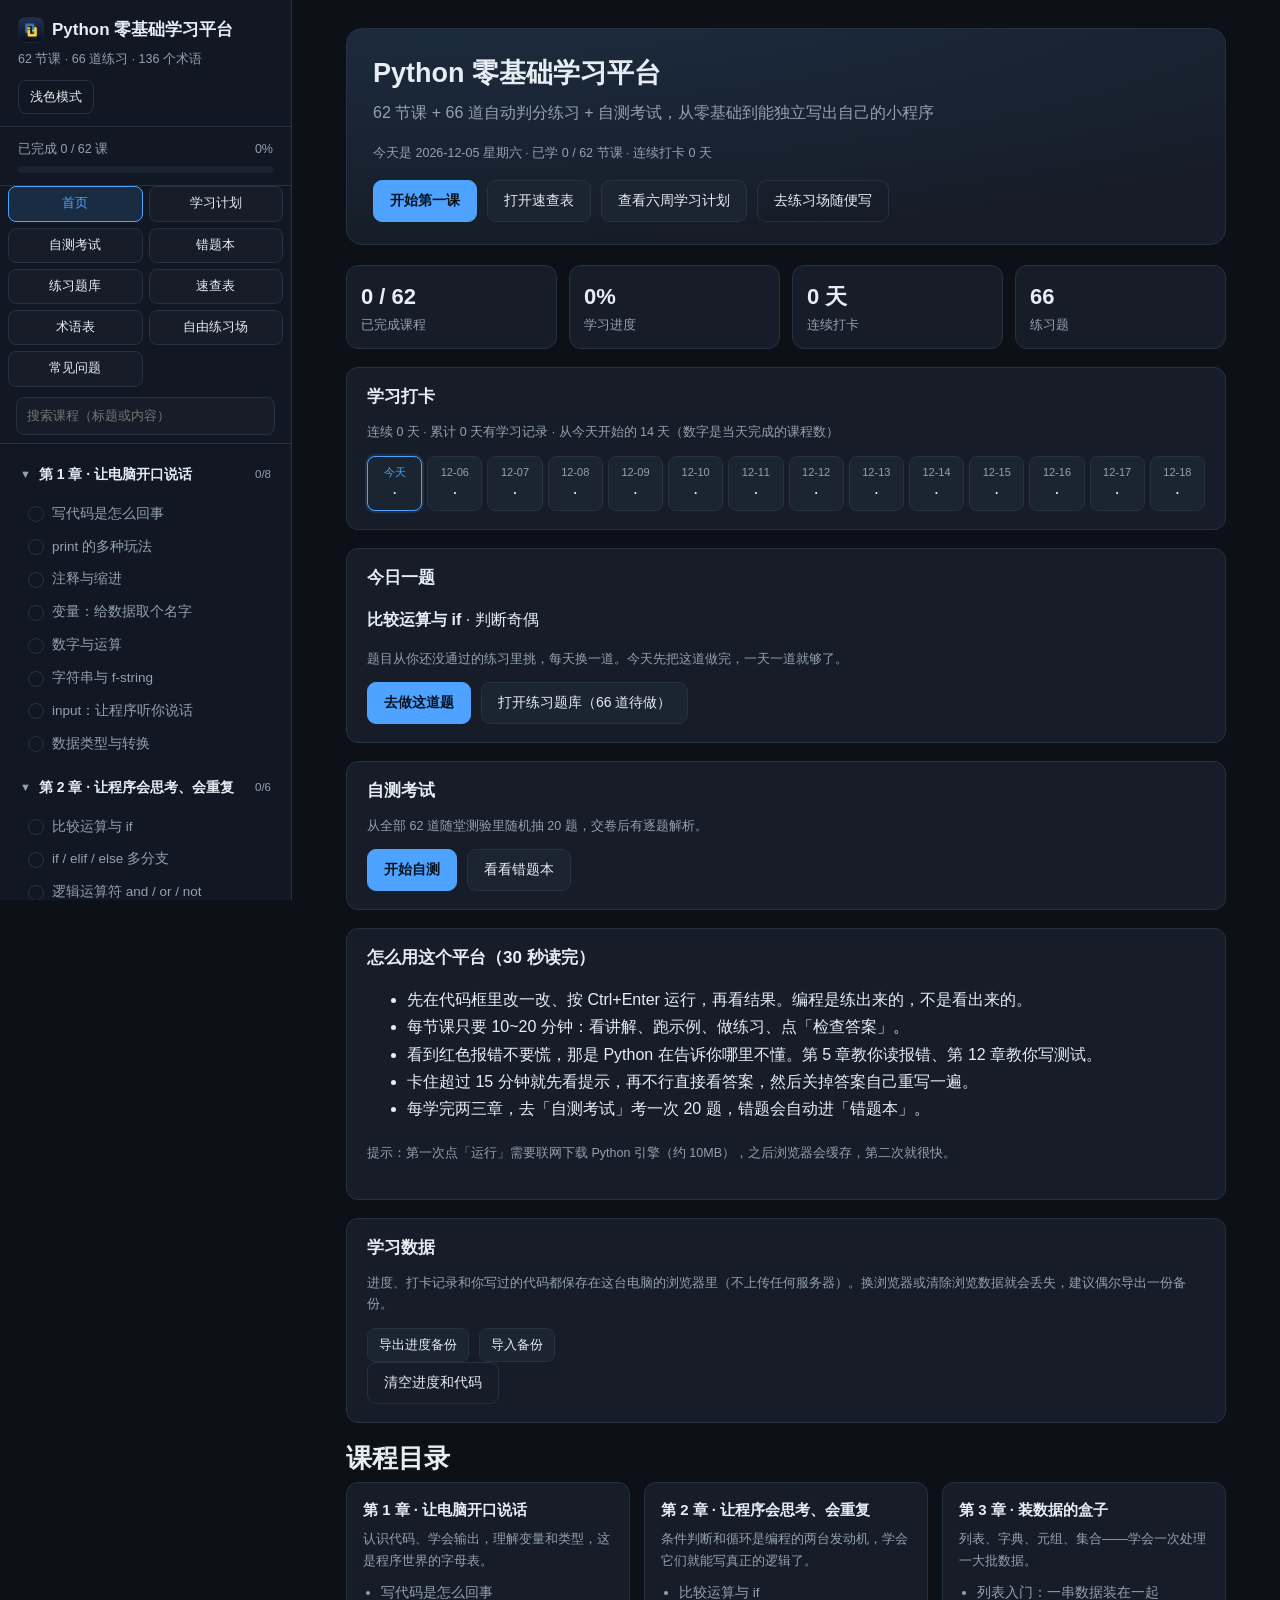
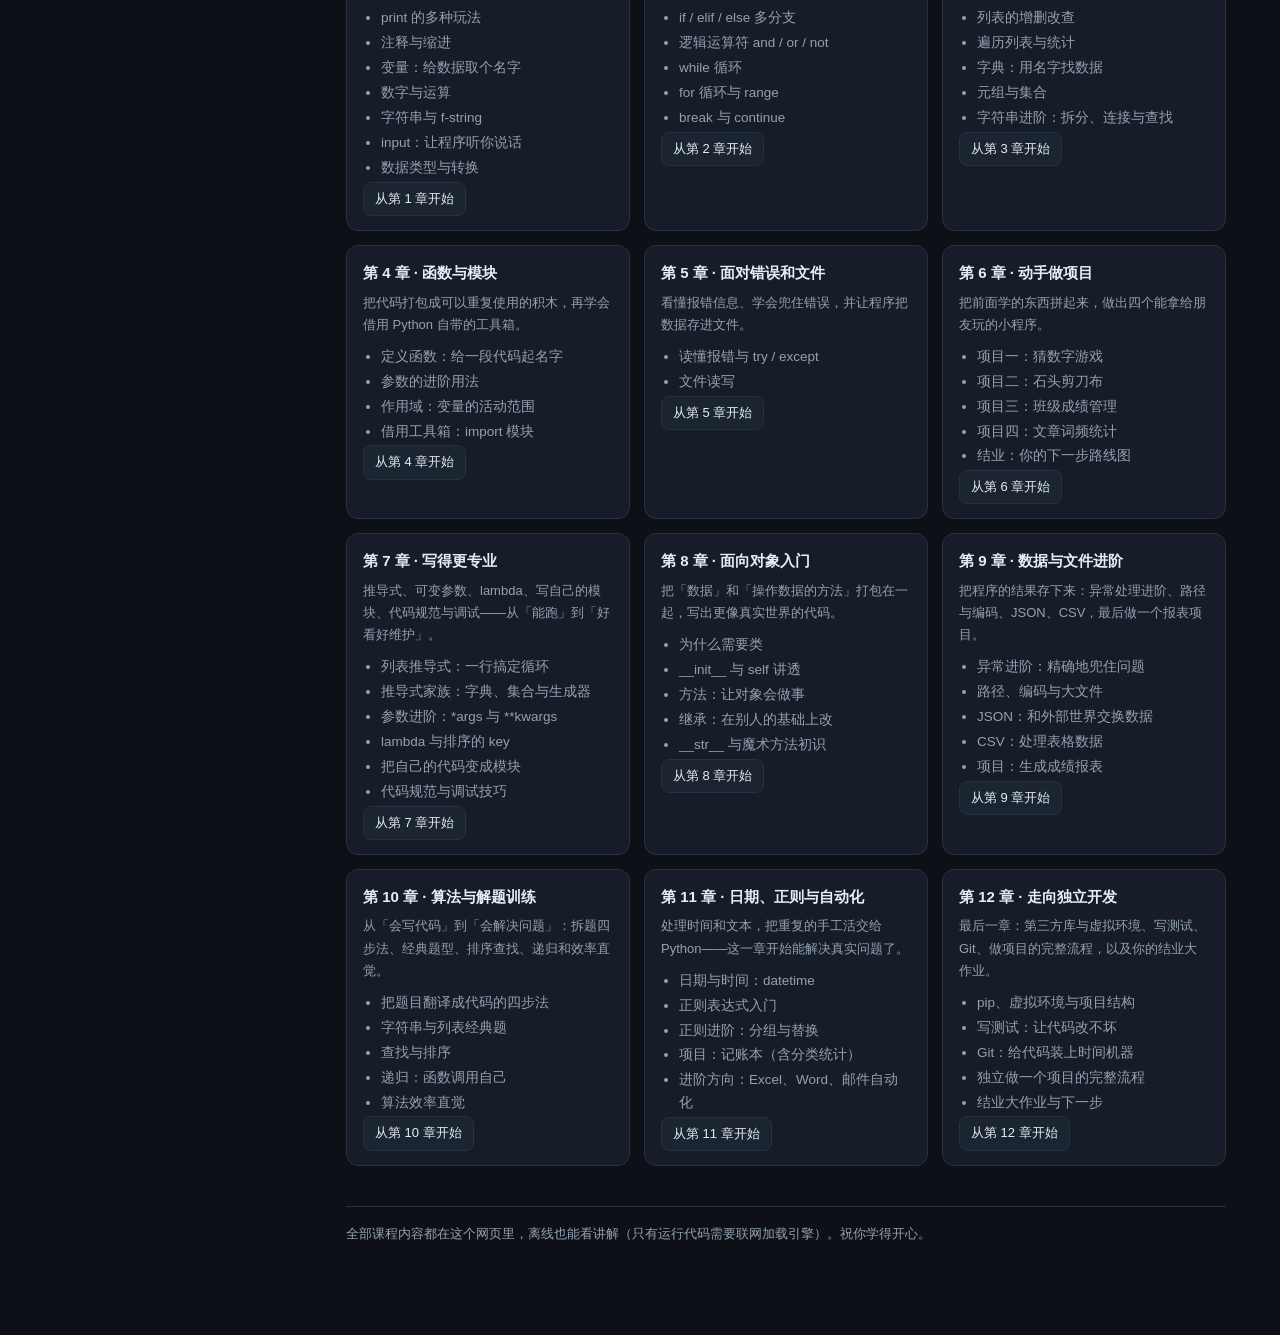
==== commit ec6a0fbf: "Start check-in calendar today" ====
--- a/platform/python-learning-platform.html
+++ b/platform/python-learning-platform.html
@@ -280,6 +280,12 @@
     background: var(--green-soft);
     border-color: var(--green);
     color: var(--green);
+}
+
+.cal-cell.today {
+    border-color: var(--accent);
+    box-shadow: 0 0 0 2px var(--accent-soft);
+    color: var(--accent);
 }
 
 .task-row {
@@ -1371,6 +1377,7 @@
             last: null,
             theme: "dark",
             collapsed: {},
+            planStart: null,
         };
         try {
             var raw = localStorage.getItem(STORE_KEY);
@@ -1462,6 +1469,39 @@
         var m = d.getMonth() + 1;
         var day = d.getDate();
         return d.getFullYear() + "-" + (m < 10 ? "0" + m : m) + "-" + (day < 10 ? "0" + day : day);
+    }
+
+    function dateOnly(key) {
+        return new Date(key + "T00:00:00");
+    }
+
+    function dateKey(d) {
+        var m = d.getMonth() + 1;
+        var day = d.getDate();
+        return d.getFullYear() + "-" + (m < 10 ? "0" + m : m) + "-" + (day < 10 ? "0" + day : day);
+    }
+
+    function addDays(key, n) {
+        var d = dateOnly(key);
+        d.setDate(d.getDate() + n);
+        return dateKey(d);
+    }
+
+    function formatShort(key) {
+        return key.slice(5).replace("-", "/");
+    }
+
+    function planStartKey() {
+        if (!state.planStart) {
+            state.planStart = todayStr();
+            saveState();
+        }
+        return state.planStart;
+    }
+
+    function planWeekRange(wi) {
+        var start = planStartKey();
+        return formatShort(addDays(start, wi * 7)) + " ～ " + formatShort(addDays(start, wi * 7 + 6));
     }
 
     function touchDay() {
@@ -2232,16 +2272,16 @@
                     streakDays() +
                     " 天 · 累计 " +
                     totalActiveDays() +
-                    " 天有学习记录 · 最近 14 天（数字是当天完成的课程数）"
+                    " 天有学习记录 · 从今天开始的 14 天（数字是当天完成的课程数）"
             )
         );
         var strip = el("div", "calendar");
-        for (var d = 13; d >= 0; d--) {
-            var key = todayStr(-d);
+        for (var d = 0; d < 14; d++) {
+            var key = todayStr(d);
             var n = state.days[key] || 0;
             var on = state.active[key] || n;
-            var cell = el("div", "cal-cell" + (on ? " on" : "") + (n >= 4 ? " hot" : ""), "");
-            cell.appendChild(el("span", "", key.slice(5)));
+            var cell = el("div", "cal-cell" + (on ? " on" : "") + (n >= 4 ? " hot" : "") + (d === 0 ? " today" : ""), "");
+            cell.appendChild(el("span", "", d === 0 ? "今天" : key.slice(5)));
             cell.appendChild(el("b", "", n ? String(n) : "·"));
             cell.title = key + "：完成 " + n + " 节课";
             strip.appendChild(cell);
@@ -3372,6 +3412,26 @@
             current = i;
         }
 
+        var planStart = planStartKey();
+        var dayIndex = Math.floor((dateOnly(todayStr()) - dateOnly(planStart)) / 86400000);
+        if (dayIndex < 0) dayIndex = 0;
+        var planWeekIndex = Math.min(DATA.plan.length, Math.floor(dayIndex / 7) + 1);
+        var planDayIndex = (dayIndex % 7) + 1;
+        var startCard = el("div", "card");
+        startCard.appendChild(el("h3", "", "计划开始日期"));
+        startCard.appendChild(
+            el("p", "status", "从 " + esc(planStart) + " 开始 · 今天是第 " + planWeekIndex + " 周第 " + planDayIndex + " 天")
+        );
+        var resetPlan = el("button", "btn small ghost", "从今天重新开始");
+        resetPlan.type = "button";
+        resetPlan.addEventListener("click", function () {
+            state.planStart = todayStr();
+            saveState(true);
+            render();
+            toast("学习计划已从今天重新开始");
+        });
+        startCard.appendChild(resetPlan);
+        wrap.appendChild(startCard);
         wrap.appendChild(
             el(
                 "p",
@@ -3397,7 +3457,7 @@
             var pct = total ? Math.round((finished / total) * 100) : 0;
             var card = el("div", "card" + (wi === current ? " current-week" : ""));
             card.appendChild(
-                el("h3", "", esc(w.week) + " · " + esc(w.theme) + (wi === current ? " ← 你在这里" : ""))
+                el("h3", "", esc(w.week) + " · " + esc(planWeekRange(wi)) + " · " + esc(w.theme) + (wi === current ? " ← 你在这里" : ""))
             );
             card.appendChild(el("p", "status", esc(w.hours) + " · 本章节 " + finished + " / " + total + " 课"));
             var bar = el("div", "bar");
